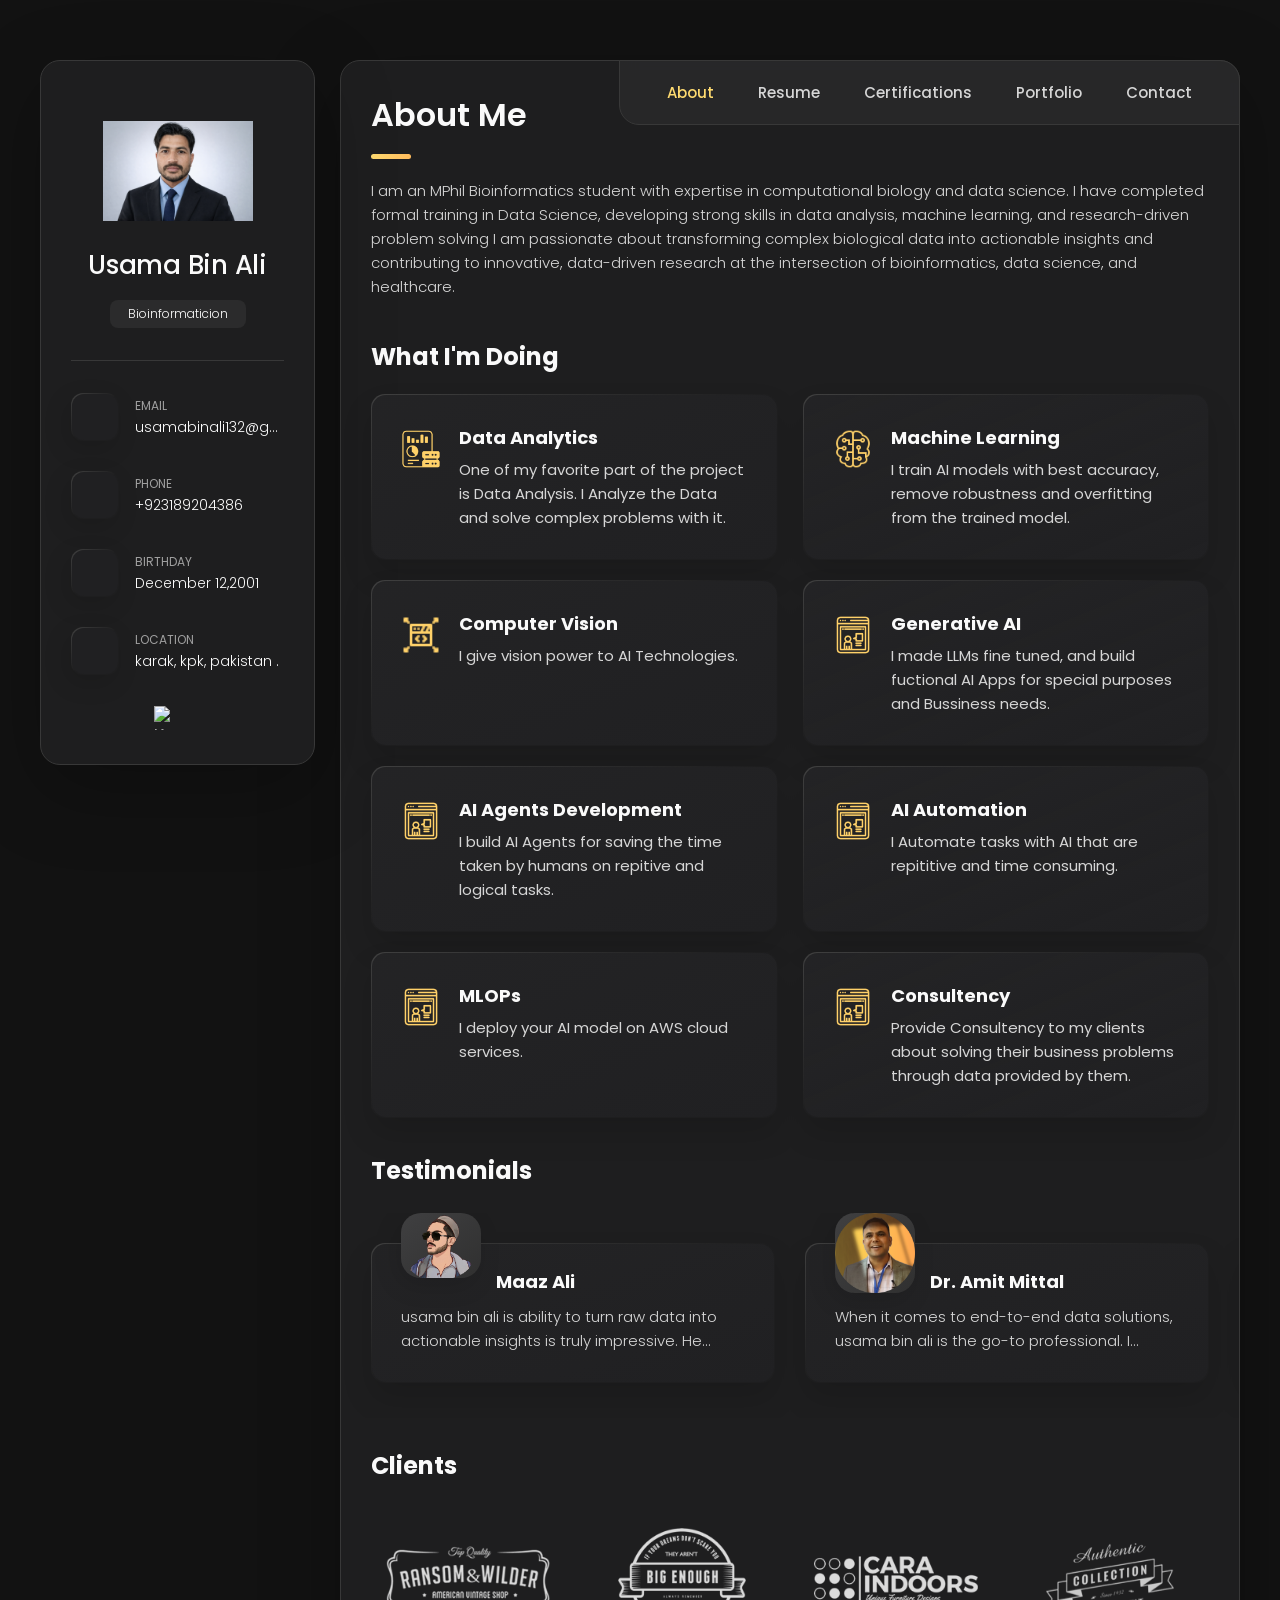
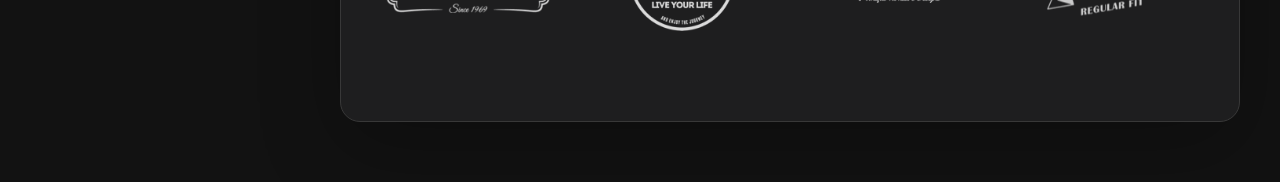
==== index.html @ f887c58c ". Co-authored-by: Copilot <copilot@github.com>" ====
<!DOCTYPE html>
<html lang="en">

<head>
  <meta charset="UTF-8">
  <meta http-equiv="X-UA-Compatible" content="IE=edge">
  <meta name="viewport" content="width=device-width, initial-scale=1.0">
  <title>Usama Bin Ali - Portfolio</title>

  <!--
    - favicon
  -->
    
  <link rel="shortcut icon" href="./assets/images/portfolio prfle.png" type="image/x-icon">
<!--- 
  hi
  -->
  <!--
    - custom css link
  -->
  <link rel="stylesheet" href="./assets/css/style.css">

  <!--
    - google font link
  -->
  <link rel="preconnect" href="https://fonts.googleapis.com">
  <link rel="preconnect" href="https://fonts.gstatic.com" crossorigin>
  <link href="https://fonts.googleapis.com/css2?family=Poppins:wght@300;400;500;600&display=swap" rel="stylesheet">
</head>

<body>

  <!--
    - #MAIN
  -->

  <main>

    <!--
      - #SIDEBAR
    -->

    <aside class="sidebar" data-sidebar>

      <div class="sidebar-info">

        <figure class="avatar-box">
           <img src="./assets/images/portfolio prfle.png" alt="Profile Picture" width="80">
        </figure>


        <div class="info-content">
          <h1 class="name" title="Usama Bin Ali">Usama Bin Ali</h1>

          <p class="title">Bioinformaticion</p>
        </div>

        <button class="info_more-btn" data-sidebar-btn>
          <span>Show Contacts</span>

          <ion-icon name="chevron-down"></ion-icon>
        </button>

      </div>

      <div class="sidebar-info_more">

        <div class="separator"></div>

        <ul class="contacts-list">

          <li class="contact-item">

            <div class="icon-box">
              <ion-icon name="mail-outline"></ion-icon>
            </div>

            <div class="contact-info">
              <p class="contact-title">Email</p>

              <a href="mailto:usamabinali132@gmail.com" class="contact-link">usamabinali132@gmail.com</a>
            </div>

          </li>

          <li class="contact-item">

            <div class="icon-box">
              <ion-icon name="phone-portrait-outline"></ion-icon>
            </div>

            <div class="contact-info">
              <p class="contact-title">Phone</p>

              <a href="tel:+923189204386" class="contact-link">+923189204386</a>
            </div>

          </li>

          <li class="contact-item">

            <div class="icon-box">
              <ion-icon name="calendar-outline"></ion-icon>
            </div>

            <div class="contact-info">
              <p class="contact-title">Birthday</p>

              <time datetime="1982-06-23">December 12,2001</time>
            </div>

          </li>

          <li class="contact-item">

            <div class="icon-box">
              <ion-icon name="location-outline"></ion-icon>
            </div>

            <div class="contact-info">
              <p class="contact-title">Location</p>

              <address>karak, kpk, pakistan .</address>
            </div>

          </li>

        </ul>

       <div class="separator"></div>

<ul class="social-list">

  <li class="social-item">
    <a href="https://github.com/usama488" class="social-link" target="_blank">
      <ion-icon name="logo-github"></ion-icon>
    </a>
  </li>

  <li class="social-item">
    <a href="https://www.kaggle.com/usamabinali" class="social-link" target="_blank">
      <img src="https://upload.wikimedia.org/wikipedia/commons/7/7c/Kaggle_logo.png" alt="Kaggle" style="width: 24px; height: 24px;">
    </a>
  </li>

  <li class="social-item">
    <a href="https://www.linkedin.com/in/usama-bin-ali-40a8502b0/" class="social-link" target="_blank">
      <ion-icon name="logo-linkedin"></ion-icon>
    </a>
  </li>

  <li class="social-item">
    <a href="https://www.instagram.com/usamabinali132/" class="social-link" target="_blank">
      <ion-icon name="logo-instagram"></ion-icon>
    </a>
  </li>

  <li class="social-item">
    <a href="https://x.com/UsamaBinAl50820" class="social-link" target="_blank">
      <ion-icon name="logo-twitter"></ion-icon>
    </a>
  </li>

</ul>

</div>



    </aside>





    <!--
      - #main-content
    -->

    <div class="main-content">

      <!--
        - #NAVBAR
      -->

      <nav class="navbar">

        <ul class="navbar-list">

          <li class="navbar-item">
            <button class="navbar-link  active" data-nav-link>About</button>
          </li>

          <li class="navbar-item">
            <button class="navbar-link" data-nav-link>Resume</button>
          </li>

          <li class="navbar-item">
            <button class="navbar-link" data-nav-link>Certifications</button>
          </li>

          <li class="navbar-item">
            <button class="navbar-link" data-nav-link>Portfolio</button>
          </li>

          <li class="navbar-item">
            <button class="navbar-link" data-nav-link>Contact</button>
          </li>

        </ul>

      </nav>





      <!--
        - #ABOUT
      -->

      <article class="about  active" data-page="about">

        <header>
          <h2 class="h2 article-title">About me</h2>
        </header>

        <section class="about-text">
          <p>
            I am an MPhil Bioinformatics student with expertise in computational biology and data science. I have completed formal training in Data Science, developing strong skills in data analysis, machine learning, and research-driven problem solving I am passionate about transforming complex biological data into actionable insights and contributing to innovative, data-driven research at the intersection of bioinformatics, data science, and healthcare.
          </p>

        </section>

        
        <!--
          - service
        -->

        <section class="service">

          <h3 class="h3 service-title">What i'm doing</h3>

          <ul class="service-list">



            <!--First responsibility-->

            <li class="service-item">

              <div class="service-icon-box">
                <img src="./assets/images/data-analysis.png
                " alt="icon" width="40">
              </div>

              <div class="service-content-box">
                <h4 class="h4 service-item-title">Data Analytics</h4>

                <p class="service-item-text">
                  One of my favorite part of the project is Data Analysis.
                  I Analyze the Data and solve complex problems with it.
                </p>
              </div>

            </li>


             <!--Second responsibility-->

            <li class="service-item">

              <div class="service-icon-box">
                <img src="./assets/images/training-model.png" alt="training-ai-model" width="40">
              </div>

              <div class="service-content-box">
                <h4 class="h4 service-item-title">Machine Learning</h4>

                <p class="service-item-text">
                 I train AI models with best accuracy, remove robustness and overfitting from the trained model.
                </p>
              </div>

            </li>


            <!--Third responsibility-->

            <li class="service-item">

              <div class="service-icon-box">
                <img src="./assets/images/deployment.png" alt="mobile app icon" width="40">
              </div>

              <div class="service-content-box">
                <h4 class="h4 service-item-title">Computer Vision</h4>

                <p class="service-item-text">
                  I give vision power to AI Technologies.
                </p>
              </div>

            </li>

            <!--Fourth responsibility-->

            <li class="service-item">

              <div class="service-icon-box">
                <img src="./assets/images/consultency.png" alt="camera icon" width="40">
              </div>

              <div class="service-content-box">
                <h4 class="h4 service-item-title">Generative AI</h4>

                <p class="service-item-text">
                   I made LLMs fine tuned, and build fuctional AI Apps for special purposes and Bussiness needs.
                </p>
              </div>

            </li>

            <!--Fifth responsibility-->

              <li class="service-item">

              <div class="service-icon-box">
                <img src="./assets/images/consultency.png" alt="camera icon" width="40">
              </div>

              <div class="service-content-box">
                <h4 class="h4 service-item-title">AI Agents Development</h4>

                <p class="service-item-text">
                  I build AI Agents for saving the time taken by humans on repitive and logical tasks.
                </p>
              </div>

            </li>

            <!--Seventh responsibility-->

              <li class="service-item">

              <div class="service-icon-box">
                <img src="./assets/images/consultency.png" alt="camera icon" width="40">
              </div>

              <div class="service-content-box">
                <h4 class="h4 service-item-title">AI Automation</h4>

                <p class="service-item-text">
                  I Automate tasks with AI that are repititive and time consuming.
                </p>
              </div>

            </li>


             <!--Eight responsibility-->

              <li class="service-item">

              <div class="service-icon-box">
                <img src="./assets/images/consultency.png" alt="camera icon" width="40">
              </div>

              <div class="service-content-box">
                <h4 class="h4 service-item-title">MLOPs</h4>

                <p class="service-item-text">
                  I deploy your AI model on AWS cloud services.
                </p>
              </div>

            </li>

             <!--Ninth responsibility-->

              <li class="service-item">

              <div class="service-icon-box">
                <img src="./assets/images/consultency.png" alt="camera icon" width="40">
              </div>

              <div class="service-content-box">
                <h4 class="h4 service-item-title">Consultency</h4>

                <p class="service-item-text">
                  Provide Consultency to my clients about solving their business problems through data provided by them.
                </p>
              </div>

            </li>

          </ul>

        </section>

        <!--
          - testimonials
        -->

        <section class="testimonials">

          <h3 class="h3 testimonials-title">Testimonials</h3>

          <ul class="testimonials-list has-scrollbar">

            <li class="testimonials-item">
              <div class="content-card" data-testimonials-item>

                <figure class="testimonials-avatar-box">
                  <img src="./assets/images/clients/maazali.png" alt="Maaz Ali" width="60" data-testimonials-avatar>
                </figure>

                <h4 class="h4 testimonials-item-title" data-testimonials-title>Maaz Ali</h4>

                <div class="testimonials-text" data-testimonials-text>
                  <p>
                    usama bin ali is ability to turn raw data into actionable insights is truly impressive. He handled our data
                    preprocessing and analysis with precision and produced results that directly impacted our business
                    decisions. His dedication and technical expertise made a complex task look simple.
                  </p>
                </div>

              </div>
            </li>

            <li class="testimonials-item">
              <div class="content-card" data-testimonials-item>

                <figure class="testimonials-avatar-box">
                  <img src="./assets/images/clients/dramitmitlal.png" alt="Dr. Amit Mittal" width="60" data-testimonials-avatar>
                </figure>

                <h4 class="h4 testimonials-item-title" data-testimonials-title>Dr. Amit Mittal</h4>

                <div class="testimonials-text" data-testimonials-text>
                  <p>
                    When it comes to end-to-end data solutions, usama bin ali is the go-to professional. I worked with him on a project
                    requiring data modeling and deployment, and I was amazed by how smoothly the process went. His ability to
                    navigate challenges and deliver on time, all while maintaining high-quality standards, made him an
                    indispensable part of our team.
                  </p>
                </div>

              </div>
            </li>

            <li class="testimonials-item">
              <div class="content-card" data-testimonials-item>

                <figure class="testimonials-avatar-box">
                  <img src="./assets/images/clients/samri.png" alt="Emily evans" width="60" data-testimonials-avatar>
                </figure>

                <h4 class="h4 testimonials-item-title" data-testimonials-title>Emily evans</h4>

                <div class="testimonials-text" data-testimonials-text>
                  <p>
                    Our collaboration with usama bin ali was a game-changer. He not only brought strong technical skills but also a
                    deep understanding of how to make data work for our business. His ability to create seamless data pipelines
                    saved us countless hours, and his clear communication made the entire project stress-free.
                  </p>
                </div>

              </div>
            </li>

            <li class="testimonials-item">
              <div class="content-card" data-testimonials-item>

                <figure class="testimonials-avatar-box">
                  <img src="./assets/images/clients/Braxton.png" alt="Henry william" width="60" data-testimonials-avatar>
                </figure>

                <h4 class="h4 testimonials-item-title" data-testimonials-title>Henry william</h4>

                <div class="testimonials-text" data-testimonials-text>
                  <p>
                    I’ve worked with several data professionals, but usama bin ali stands out for his holistic approach. He didn’t just
                    provide data models; he ensured they were fully integrated into our system, ready to be used. His attention
                    to detail and commitment to delivering exceptional work have set a new standard for our future collaborations.
                  </p>
                </div>

              </div>
            </li>

          </ul>

        </section>


        <!--
          - testimonials modal
        -->

        <div class="modal-container" data-modal-container>

          <div class="overlay" data-overlay></div>

          <section class="testimonials-modal">

            <button class="modal-close-btn" data-modal-close-btn>
              <ion-icon name="close-outline"></ion-icon>
            </button>

            <div class="modal-img-wrapper">
              <figure class="modal-avatar-box">
                <img src="./assets/images/avatar-1.png" alt="Daniel lewis" width="80" data-modal-img>
              </figure>

              <img src="./assets/images/icon-quote.svg" alt="quote icon">
            </div>

            <div class="modal-content">

              <h4 class="h3 modal-title" data-modal-title>Daniel lewis</h4>

              <time datetime="2021-06-14">14 June, 2021</time>

              <div data-modal-text>
                <p>
                  Richard was hired to create a corporate identity. We were very pleased with the work done. She has a
                  lot of experience
                  and is very concerned about the needs of client. Lorem ipsum dolor sit amet, ullamcous cididt
                  consectetur adipiscing
                  elit, seds do et eiusmod tempor incididunt ut laborels dolore magnarels alia.
                </p>
              </div>

            </div>

          </section>

        </div>


        <!--
          - clients
        -->

        <section class="clients">

          <h3 class="h3 clients-title">Clients</h3>

          <ul class="clients-list has-scrollbar">

            <li class="clients-item">
              <a href="#">
                <img src="./assets/images/logo-1-color.png"
                alt="client logo">
              </a>
            </li>

            <li class="clients-item">
              <a href="#">
                <img src="./assets/images/logo-2-color.png"
                 alt="client logo">
              </a>
            </li>

            <li class="clients-item">
              <a href="#">
                <img src="./assets/images/logo-3-color.png"
                
                 alt="client logo">
              </a>
            </li>

            <li class="clients-item">
              <a href="#">
                <img src="./assets/images/logo-4-color.png" alt="client logo">
              </a>
            </li>

            <li class="clients-item">
              <a href="#">
                <img src="./assets/images/logo-5-color.png" alt="client logo">
              </a>
            </li>

            <li class="clients-item">
              <a href="#">
                <img src="./assets/images/logo-6-color.png" alt="client logo">
              </a>
            </li>

          </ul>

        </section>

      </article>





      <!--
        - #RESUME
      -->

      <article class="resume" data-page="resume">

        <header>
          <h2 class="h2 article-title">Resume</h2>
        </header>

        <section class="timeline">

          <div class="title-wrapper">
            <div class="icon-box">
              <ion-icon name="book-outline"></ion-icon>
            </div>

            <h3 class="h3">Education</h3>
          </div>

          <ol class="timeline-list">

            <li class="timeline-item">

              <h4 class="h4 timeline-item-title">BS Bioinformatics</h4>

              <span>In Progress.</span>

              <p class="timeline-text">
                  completed  BS Bioinformatics
                   at khushal khan khattak university karak, Pakistan.
              </p>

            </li>

            <li class="timeline-item">

              <h4 class="h4 timeline-item-title">FSC</h4>

              <span>2018 — 2019

              </span>

              <p class="timeline-text">
                I completed my FSC in 2019 at The Pearl model college mitha khel 
                , marking a significant milestone in the timeline of FCS.
              </p>

            </li>

            <li class="timeline-item">

              <h4 class="h4 timeline-item-title">MATRIC</h4>

              <span>2016 — 2017</span>

              <p class="timeline-text">
                Matriculated from Rashid minhas shaheed public school mitha khel – paving the way for a bright academic future.
              </p>


            </li>

          </ol>

        </section>

        <section class="timeline">

          <div class="title-wrapper">
            <div class="icon-box">
              <ion-icon name="book-outline"></ion-icon>
            </div>

            <h3 class="h3">Experience</h3>
          </div>

          <ol class="timeline-list">

            
            <li class="timeline-item">
              
              <h4 class="h4 timeline-item-title">Continuous Learner</h4>
              
              <span>Till Death</span>
              
              <p class="timeline-text">
                While my professional experience might be limited, my commitment to growth is not. I have a strong passion for learning new technologies and solving complex problems. I actively seek out challenges to expand my skills and apply them to real-world scenarios. What I may lack in years of experience, I make up for with determination, curiosity, and a relentless drive to deliver impactful solutions.
              </p>
              
            </li>


            <
            
              
            
            


            <li class="timeline-item">
          
              <h4 class="h4 timeline-item-title">Intern - Data Science</h4>
          
              <span>February 2025 — june 2026
                
              </span>
          
              <p class="timeline-text">
                Completed a 7-month internship at Devsil, where I worked on data analysis and machine learning projects, gaining practical experience in data preprocessing, building predictive models, and generating business insights. Collaborated closely with senior data scientists and contributed to optimizing data pipelines.
              </p>
          
            </li>
          
          </ol>
          
        </section>

        <section class="skill">

          <h3 class="h3 skills-title">My Skills</h3>
        
          <ul class="skills-list content-card">
        
            <!-- Data Science Skills Section -->
           
        
            <li class="skills-item">
        
              <div class="title-wrapper">
                <h5 class="h5">Data Analytics</h5>
                <data value="80">80%</data>
              </div>
        
              <div class="skill-progress-bg">
                <div class="skill-progress-fill" style="width: 80%;"></div>
              </div>
        
            </li>
                      


            <li class="skills-item">
        
              <div class="title-wrapper">
                <h5 class="h5">Machine Learning</h5>
                <data value="83">83%</data>
              </div>
        
              <div class="skill-progress-bg">
                <div class="skill-progress-fill" style="width: 83%;"></div>
              </div>
        
            </li>


        
            <li class="skills-item">
        
              <div class="title-wrapper">
                <h5 class="h5">Computer Vission</h5>
                <data value="55">55%</data>
              </div>
        
              <div class="skill-progress-bg">
                <div class="skill-progress-fill" style="width: 55%;"></div>
              </div>
        
            </li>




            <li class="skills-item">
        
              <div class="title-wrapper">
                <h5 class="h5">GENERATIVE AI</h5>
                <data value="60">60%</data>
              </div>
        
              <div class="skill-progress-bg">
                <div class="skill-progress-fill" style="width: 60%;"></div>
                
            
            <li class="skills-item">
        
              <div class="title-wrapper">
                <h5 class="h5">AI AUTOMATION</h5>
                <data value="60">60%</data>
              </div>
        
              <div class="skill-progress-bg">
                <div class="skill-progress-fill" style="width: 60%;"></div>

            </li>



            
            
            
            <li class="skills-item">
              
              <div class="title-wrapper">
                <h5 class="h5">AI AGENTS DEVELOPMENT</h5>
                <data value="70">70%</data>
              </div>
              
              <div class="skill-progress-bg">
                <div class="skill-progress-fill" style="width: 70%;"></div>
              </div>
              
            </li>
            
            
            
            <li class="skills-item">
        
              <div class="title-wrapper">
                <h5 class="h5">MLOps</h5>
                <data value="50">50%</data>
              </div>
        
              <div class="skill-progress-bg">
                <div class="skill-progress-fill" style="width: 50%;"></div>
              </div>
        
            </li>

            <li class="skills-item">
        
              <div class="title-wrapper">
                <h5 class="h5">Consultancy</h5>
                <data value="85">85%</data>
              </div>
        
              <div class="skill-progress-bg">
                <div class="skill-progress-fill" style="width: 85%;"></div>
              </div>
        
          </ul>
        
          <!-- Technical Skills Section -->
          <h3 class="h3 skills-title">Technical Skills</h3>
        
          <ul class="skills-list content-card">
        
            <li class="skills-item">
        
              <div class="title-wrapper">
                <h5 class="h5">GitHub</h5>
                <data value="75">75%</data>
              </div>
        
              <div class="skill-progress-bg">
                <div class="skill-progress-fill" style="width: 75%;"></div>
              </div>
        
            </li>

            <li class="skills-item">
        
              <div class="title-wrapper">
                <h5 class="h5">WordPress</h5>
                <data value="75">75%</data>
              </div>
        
              <div class="skill-progress-bg">
                <div class="skill-progress-fill" style="width: 75%;"></div>
              </div>
        
            </li>

            <li class="skills-item">
        
              <div class="title-wrapper">
                <h5 class="h5">Docker</h5>
                <data value="30">30%</data>
              </div>
        
              <div class="skill-progress-bg">
                <div class="skill-progress-fill" style="width: 30%;"></div>
              </div>
        
            </li>

            <li class="skills-item">
        
              <div class="title-wrapper">
                <h5 class="h5">AWS</h5>
                <data value="40">40%</data>
              </div>
        
              <div class="skill-progress-bg">
                <div class="skill-progress-fill" style="width: 40%;"></div>
              </div>
        
            </li>

            <li class="skills-item">
        
              <div class="title-wrapper">
                <h5 class="h5">SQL</h5>
                <data value="65">65%</data>
              </div>
        
              <div class="skill-progress-bg">
                <div class="skill-progress-fill" style="width: 65%;"></div>
              </div>
        
            </li>

            <li class="skills-item">
        
              <div class="title-wrapper">
                <h5 class="h5">Linux</h5>
                <data value="30">30%</data>
              </div>
        
              <div class="skill-progress-bg">
                <div class="skill-progress-fill" style="width: 30%;"></div>
              </div>
        
            </li>

            <li class="skills-item">
        
              <div class="title-wrapper">
                <h5 class="h5">Jupyter Notebook</h5>
                <data value="95">95%</data>
              </div>
        
              <div class="skill-progress-bg">
                <div class="skill-progress-fill" style="width: 95%;"></div>
              </div>
        
            </li>

            <li class="skills-item">
        
              <div class="title-wrapper">
                <h5 class="h5">VS Code</h5>
                <data value="93">93%</data>
              </div>
        
              <div class="skill-progress-bg">
                <div class="skill-progress-fill" style="width: 93%;"></div>
              </div>
        
            </li>
        
          </ul>
        
          <!-- Additional Skills Section -->
          <h3 class="h3 skills-title">Soft Skills</h3>
        
          <ul class="skills-list content-card">
        
            <li class="skills-item">
        
              <div class="title-wrapper">
                <h5 class="h5">Communication</h5>
                <data value="80">80%</data>
              </div>
        
              <div class="skill-progress-bg">
                <div class="skill-progress-fill" style="width: 80%;"></div>
              </div>
        
            </li>

            <li class="skills-item">
        
              <div class="title-wrapper">
                <h5 class="h5">Problem Solving</h5>
                <data value="100">100%</data>
              </div>
        
              <div class="skill-progress-bg">
                <div class="skill-progress-fill" style="width: 100%;"></div>
              </div>
        
            </li>

            <li class="skills-item">
        
              <div class="title-wrapper">
                <h5 class="h5">Team Work</h5>
                <data value="85">85%</data>
              </div>
        
              <div class="skill-progress-bg">
                <div class="skill-progress-fill" style="width: 85%;"></div>
              </div>
        
            </li>

            <li class="skills-item">
        
              <div class="title-wrapper">
                <h5 class="h5">Leadership</h5>
                <data value="80">80%</data>
              </div>
        
              <div class="skill-progress-bg">
                <div class="skill-progress-fill" style="width: 80%;"></div>
              </div>
        
            </li>

            <li class="skills-item">
        
              <div class="title-wrapper">
                <h5 class="h5">Time Management</h5>
                <data value="88">88%</data>
              </div>
        
              <div class="skill-progress-bg">
                <div class="skill-progress-fill" style="width: 88%;"></div>
              </div>
        
            </li>
        
          </ul>
        
        </section>
        

      </article>

      <!--
        - #CERTIFICATIONS
      -->
        
      <article class="blog" data-page="certifications">

        <header>
          <h2 class="h2 article-title">Certifications</h2>
        </header>
      
        <section class="blog-posts">
          <ul class="blog-posts-list">
      
            <!-- Certification 1 -->
            <li class="blog-post-item">
              <a href="https://shaheer.neufera.com/assets/images/certificates/certificate-1727174127490.jpg" target="_blank">
                <figure class="blog-banner-box project-img">
                  <div class="project-item-icon-box">
                    <ion-icon name="eye-outline"></ion-icon>
                  </div>
                  <img src="./assets/images/certificates/certificate-1727174127490.jpg" alt="Python Ka Chilla (40-Days)" loading="lazy">
                </figure>
                <div class="blog-content">
                  <div class="blog-meta">
                    <p class="blog-category">Codanics</p>
                    <span class="dot"></span>
                    <time datetime="2024-07-07">July 7, 2024</time>
                  </div>
                  <h3 class="h4 blog-item-title">Python Ka Chilla (40-Days)</h3>
                </div>
              </a>
            </li>
      
            <!-- Certification 2 -->
            <li class="blog-post-item">
              <a href="https://shaheer.neufera.com/assets/images/certificates/certificate-1727172474795.jpg" target="_blank">
                <figure class="blog-banner-box project-img">
                  <div class="project-item-icon-box">
                    <ion-icon name="eye-outline"></ion-icon>
                  </div>
                  <img src="./assets/images/certificates/certificate-1727172474795.jpg" alt="Six Months Of AI and Data Science Mentorship Program" loading="lazy">
                </figure>
                <div class="blog-content">
                  <div class="blog-meta">
                    <p class="blog-category">Codanics</p>
                    <span class="dot"></span>
                    <time datetime="2024-07-28">July 28, 2024</time>
                  </div>
                  <h3 class="h4 blog-item-title">Six Months Of AI and Data Science Mentorship Program</h3>
                </div>
              </a>
            </li>
      
            <!-- Certification 3 -->
            <li class="blog-post-item">
              <a href="https://shaheer.neufera.com/assets/images/certificates/7401152_1727187204.jpg" target="_blank">
                <figure class="blog-banner-box project-img">
                  <div class="project-item-icon-box">
                    <ion-icon name="eye-outline"></ion-icon>
                  </div>
                  <img src="./assets/images/certificates/7401152_1727187204.jpg" alt="Python For Machine Learning" loading="lazy">
                </figure>
                <div class="blog-content">
                  <div class="blog-meta">
                    <p class="blog-category">SimpliLearn</p>
                    <span class="dot"></span>
                    <time datetime="2024-09-24">Sep 24, 2024</time>
                  </div>
                  <h3 class="h4 blog-item-title">Python For Machine Learning</h3>
                </div>
              </a>
            </li>

             <!-- Certification 4 -->
             <li class="blog-post-item">
              <a href="https://shaheer.neufera.com/assets/images/certificates/certificate.png" target="_blank">
                <figure class="blog-banner-box project-img">
                  <div class="project-item-icon-box">
                    <ion-icon name="eye-outline"></ion-icon>
                  </div>
                  <img src="./assets/images/certificates/certificate.png" alt="Python For Machine Learning" loading="lazy">
                </figure>
                <div class="blog-content">
                  <div class="blog-meta">
                    <p class="blog-category">DataCamp</p>
                    <span class="dot"></span>
                    <time datetime="2024-11-09">Nov 09, 2024</time>
                  </div>
                  <h3 class="h4 blog-item-title">Retrieval Augmented Generation (RAG) with LangChain</h3>
                </div>
              </a>
            </li>
      
          </ul>
        </section>
      </article>

      <!--
        - #PORTFOLIO
      -->

      <article class="portfolio" data-page="portfolio">

        <header>
          <h2 class="h2 article-title">Portfolio</h2>
        </header>

        <section class="projects">


           <!-- Here is the Filter buttons for Windows
             We can add more buttons in it by copy one of the list (li) 
             and paste below the last list, changing the name of the button-->


          <ul class="filter-list">

            <li class="filter-item">
              <button class="active" data-filter-btn>All</button>
            </li>
            
             <li class="filter-item">
              <button data-filter-btn>Data Analytics</button>
            </li>

            <li class="filter-item">
              <button data-filter-btn>Machine Learning</button>
            </li>

            <li class="filter-item">
              <button data-filter-btn>Computer Vision</button>
            </li>

            <li class="filter-item">
              <button data-filter-btn>Generative AI</button>
            </li>
            
            <li class="filter-item">
              <button data-filter-btn>AI Agents</button>
            </li>

            <li class="filter-item">
              <button data-filter-btn>AI Automation</button>
            </li>
            

          </ul>


           <!--
          This code is for filtering the buttons/categories
          -->


          <div class="filter-select-box">

            <button class="filter-select" data-select>

              <div class="select-value" data-selecct-value>Select category</div>

              <div class="select-icon">
                <ion-icon name="chevron-down"></ion-icon>
              </div>

            </button>
            <!-- Here is the Filter buttons for Mobile
             We can add more buttons in it by copy one of the list (li) and paste below the last list, changing the name of the button-->

            <ul class="select-list">

              <li class="select-item">
                <button data-select-item>All</button>
              </li>

              <li class="select-item">
                <button data-select-item>Data Analytics</button>
              </li>

              <li class="select-item">
                <button data-select-item>Machine Learning</button>
              </li>

              <li class="select-item">
                <button data-select-item>Computer Vision</button>
              </li>

              <li class="select-item">
                <button data-select-item>Generative AI</button>
              </li>

              <li class="select-item">
                <button data-select-item>AI Agents</button>
              </li>

              <li class="select-item">
                <button data-select-item>AI Automation</button>
              </li>

            </ul>

          </div>

          <ul class="project-list">
            <!--
            - # Here is the 1st Project
            -->
            <li class="project-item  active" data-filter-item data-category="machine learning">
              <a href="https://github.com/usama488/Bilal-SPD/blob/main/Bilal_SPD.ipynb" target="_blank">

                <figure class="project-img">
                  <div class="project-item-icon-box">
                    <ion-icon name="eye-outline"></ion-icon>
                  </div>

                  <img src=".\assets\images\Bilal ice cream factory.png" alt="AI Bussiness" loading="lazy">
                </figure>

                <h3 class="project-title">Bilal ice cream factory website </h3>

                <p class="project-category">website</p>

              </a>
            </li>
            <li class="project-item  active" data-filter-item data-category="machine learning">
              <a href="https://github.com/usama488/Data-science/blob/main/Smart_Online_Academy_Management_System.ipynb" target="_blank">

                <figure class="project-img">
                  <div class="project-item-icon-box">
                    <ion-icon name="eye-outline"></ion-icon>
                  </div>

                  <img src=".\assets\images\Smart Online Academy Management System.png" alt="AI Bussiness" loading="lazy">
                </figure>

                <h3 class="project-title">Smart Online Academy Management System </h3>

                <p class="project-category">website</p>

              </a>
            </li>
             <li class="project-item  active" data-filter-item data-category="machine learning">
              <a href="https://github.com/usama488/Data-science/blob/main/Travel_%26_Tour_Booking.ipynb" target="_blank">

                <figure class="project-img">
                  <div class="project-item-icon-box">
                    <ion-icon name="eye-outline"></ion-icon>
                  </div>

                  <img src=".\assets\images\TravelEase – Discover, Plan & Book Your Perfect Journey.png" alt="AI Bussiness" loading="lazy">
                </figure>

                <h3 class="project-title">TravelEase – Discover, Plan & Book Your Perfect Journey </h3>

                <p class="project-category">website</p>

              </a>
            </li>
            <li class="project-item  active" data-filter-item data-category="machine learning">
              <a href="https://github.com/usama488/Data-science/blob/main/PrimeNest_Real_Estate.ipynb" target="_blank">

                <figure class="project-img">
                  <div class="project-item-icon-box">
                    <ion-icon name="eye-outline"></ion-icon>
                  </div>

                  <img src=".\assets\images\PrimeNest Real Estate – Find Your Dream Property Today.png" alt="AI Bussiness" loading="lazy">
                </figure>

                <h3 class="project-title">PrimeNest Real Estate – Find Your Dream Property Today </h3>

                <p class="project-category">website</p>

              </a>
            </li>
            <li class="project-item  active" data-filter-item data-category="machine learning">
              <a href="https://github.com/usama488/Data-science/blob/main/Multi_Vendor_Marketplace.ipynb" target="_blank">

                <figure class="project-img">
                  <div class="project-item-icon-box">
                    <ion-icon name="eye-outline"></ion-icon>
                  </div>

                  <img src=".\assets\images\MarketHub – Your Ultimate Multi-Vendor Marketplace.png" alt="AI Bussiness" loading="lazy">
                </figure>

                <h3 class="project-title">MarketHub – Your Ultimate Multi-Vendor Marketplace </h3>

                <p class="project-category">website</p>

              </a>
            </li>
             <li class="project-item  active" data-filter-item data-category="machine learning">
              <a href="https://github.com/usama488/Data-science/blob/main/Optical_Character_Recognition_(OCR).ipynb" target="_blank">

                <figure class="project-img">
                  <div class="project-item-icon-box">
                    <ion-icon name="eye-outline"></ion-icon>
                  </div>

                  <img src=".\assets\images\Optical Character Recognition (OCR).png" alt="AI Bussiness" loading="lazy">
                </figure>

                <h3 class="project-title">Optical Character Recognition (OCR) </h3>

                <p class="project-category">website</p>

              </a>
            </li>
            <li class="project-item  active" data-filter-item data-category="machine learning">
              <a href="https://github.com/usama488/Data-science/blob/main/Weekly_Hostel_Menu.ipynb" target="_blank">

                <figure class="project-img">
                  <div class="project-item-icon-box">
                    <ion-icon name="eye-outline"></ion-icon>
                  </div>

                  <img src=".\assets\images\Weekly Hostel Menu.png" alt="AI Bussiness" loading="lazy">
                </figure>

                <h3 class="project-title">Weekly Hostel Menu </h3>

                <p class="project-category">website</p>

              </a>
            </li>
            <li class="project-item  active" data-filter-item data-category="machine learning">
              <a href="https://github.com/usama488/Research-work-12/blob/main/Research%20work.ipynb" target="_blank">

                <figure class="project-img">
                  <div class="project-item-icon-box">
                    <ion-icon name="eye-outline"></ion-icon>
                  </div>

                  <img src=".\assets\images\Research work.png" alt="AI Bussiness" loading="lazy">
                </figure>

                <h3 class="project-title">Research work</h3>

                <p class="project-category">project</p>

              </a>
            </li>
            <li class="project-item  active" data-filter-item data-category="machine learning">
              <a href="https://github.com/usama488/Data-science/blob/main/fast_food_website.ipynb" target="_blank">

                <figure class="project-img">
                  <div class="project-item-icon-box">
                    <ion-icon name="eye-outline"></ion-icon>
                  </div>

                  <img src=".\assets\images\fast food website.png" alt="AI Bussiness" loading="lazy">
                </figure>

                <h3 class="project-title">fast food website</h3>

                <p class="project-category">website</p>

              </a>
            </li>
            <li class="project-item  active" data-filter-item data-category="machine learning">
              <a href="https://github.com/usama488/Data-science/blob/main/FitZone.ipynb" target="_blank">

                <figure class="project-img">
                  <div class="project-item-icon-box">
                    <ion-icon name="eye-outline"></ion-icon>
                  </div>

                  <img src=".\assets\images\gym fitness website.png" alt="AI Bussiness" loading="lazy">
                </figure>

                <h3 class="project-title">gym fitness website</h3>

                <p class="project-category">website</p>

              </a>
            </li>
<li class="project-item  active" data-filter-item data-category="machine learning">
              <a href="https://github.com/usama488/Data-science/blob/main/Hospital_Emergency_Room.ipynb" target="_blank">

                <figure class="project-img">
                  <div class="project-item-icon-box">
                    <ion-icon name="eye-outline"></ion-icon>
                  </div>

                  <img src=".\assets\images\Hospital Emergency Room Performance and Prediction Project.png" alt="AI Bussiness" loading="lazy">
                </figure>

                <h3 class="project-title">Hospital Emergency Room Performance and Prediction Project</h3>

                <p class="project-category">Data Analytics</p>

              </a>
            </li>
            
           <li class="project-item  active" data-filter-item data-category="machine learning">
              <a href="https://github.com/usama488/Data-science/blob/main/Employee_Attrition_Prediction_System.ipynb" target="_blank">

                <figure class="project-img">
                  <div class="project-item-icon-box">
                    <ion-icon name="eye-outline"></ion-icon>
                  </div>

                  <img src=".\assets\images\Training.png" alt="AI Bussiness" loading="lazy">
                </figure>

                <h3 class="project-title">Employee_Attrition_Prediction</h3>

                <p class="project-category">Data Analytics</p>

              </a>
            </li>
            <li class="project-item  active" data-filter-item data-category="machine learning">
              <a href="https://github.com/usama488/Data-science/blob/main/Quizz%20no(1).ipynb" target="_blank">

                <figure class="project-img">
                  <div class="project-item-icon-box">
                    <ion-icon name="eye-outline"></ion-icon>
                  </div>

                  <img src=".\assets\images\EDA.png" alt="AI Bussiness" loading="lazy">
                </figure>

                <h3 class="project-title">EDA on google play store dataset</h3>

                <p class="project-category">Data Analytics</p>

              </a>
            </li>
        
 <li class="project-item  active" data-filter-item data-category="machine learning">
              <a href="https://github.com/usama488/Data-science/blob/main/(EDA)_of_the_2022_T20_World_Cup.ipynb" target="_blank">

                <figure class="project-img">
                  <div class="project-item-icon-box">
                    <ion-icon name="eye-outline"></ion-icon>
                  </div>

                  <img src=".\assets\images\(EDA) of the 2022 T20 World Cup.png" alt="AI Bussiness" loading="lazy">
                </figure>

                <h3 class="project-title">EDA of the 2022 T20 world cup dataset</h3>

                <p class="project-category">Data Analytics</p>

              </a>
            </li>
 <li class="project-item  active" data-filter-item data-category="machine learning">
              <a href="https://github.com/usama488/Data-science/blob/main/COVID_19.ipynb" target="_blank">

                <figure class="project-img">
                  <div class="project-item-icon-box">
                    <ion-icon name="eye-outline"></ion-icon>
                  </div>

                  <img src=".\assets\images\(EDA) on COVID-19 Dataset.png" alt="AI Bussiness" loading="lazy">
                </figure>

                <h3 class="project-title">EDA on covid-19 dataset</h3>

                <p class="project-category">Data Analytics</p>

              </a>
            </li>
            <li class="project-item  active" data-filter-item data-category="machine learning">
              <a href="https://github.com/usama488/Data-science/blob/main/diabets.ipynb" target="_blank">

                <figure class="project-img">
                  <div class="project-item-icon-box">
                    <ion-icon name="eye-outline"></ion-icon>
                  </div>

                  <img src=".\assets\images\(EDA) on Diabetes Dataset.png" alt="AI Bussiness" loading="lazy">
                </figure>

                <h3 class="project-title">EDA on Diabetes Disease dataset</h3>

                <p class="project-category">Data Analytics</p>

              </a>
            </li>
            <li class="project-item  active" data-filter-item data-category="machine learning">
              <a href="https://github.com/usama488/Data-science/blob/main/heart_disease.ipynb" target="_blank">

                <figure class="project-img">
                  <div class="project-item-icon-box">
                    <ion-icon name="eye-outline"></ion-icon>
                  </div>

                  <img src=".\assets\images\(EDA) on Heart Disease Dataset.png" alt="AI Bussiness" loading="lazy">
                </figure>

                <h3 class="project-title">EDA on Heart Disease dataset</h3>

                <p class="project-category">Data Analytics</p>

              </a>
            </li>
           
           <li class="project-item  active" data-filter-item data-category="machine learning">
              <a href="https://github.com/usama488/Data-science/blob/main/EDA_%E2%80%93_Gene_Expression_on_leukemia_Dataset.ipynb" target="_blank">

                <figure class="project-img">
                  <div class="project-item-icon-box">
                    <ion-icon name="eye-outline"></ion-icon>
                  </div>

                  <img src="\assets\images\EDA – Gene Expression Dataset.png" alt="AI Bussiness" loading="lazy">
                </figure>

                <h3 class="project-title">EDA on Gene Expression Dataset</h3>

                <p class="project-category">Data Analytics</p>

              </a>
            </li>
            <li class="project-item  active" data-filter-item data-category="machine learning">
              <a href="https://github.com/usama488/Data-science/blob/main/(EDA)_on_Parkinson%E2%80%99s_Disease_Dataset.ipynb" target="_blank">

                <figure class="project-img">
                  <div class="project-item-icon-box">
                    <ion-icon name="eye-outline"></ion-icon>
                  </div>

                  <img src="\assets\images\(EDA) on Parkinson’s Disease Dataset.png" alt="AI Bussiness" loading="lazy">
                </figure>

                <h3 class="project-title">EDA on Parkinson’s Disease Datasett</h3>

                <p class="project-category">Data Analytics</p>

              </a>
            </li>
           <li class="project-item  active" data-filter-item data-category="machine learning">
              <a href="https://github.com/usama488/Data-science/blob/main/_(EDA)_on_Breast_Cancer_Dataset.ipynb" target="_blank">

                <figure class="project-img">
                  <div class="project-item-icon-box">
                    <ion-icon name="eye-outline"></ion-icon>
                  </div>

                  <img src="\assets\images\(EDA) on Breast Cancer Dataset.png" alt="AI Bussiness" loading="lazy">
                </figure>

                <h3 class="project-title">EDA on Breast Cancer Dataset</h3>

                <p class="project-category">Data Analytics</p>

              </a>
            </li>
           <li class="project-item  active" data-filter-item data-category="machine learning">
              <a href="https://github.com/usama488/Data-science/blob/main/Protein_Sequence_Analysis_EDA.ipynb" target="_blank">

                <figure class="project-img">
                  <div class="project-item-icon-box">
                    <ion-icon name="eye-outline"></ion-icon>
                  </div>

                  <img src="\assets\images\protein  sequence analysis.png" alt="AI Bussiness" loading="lazy">
                </figure>

                <h3 class="project-title">protein  sequence analysis Dataset</h3>

                <p class="project-category">Data Analytics</p>

              </a>
            </li>
            <li class="project-item  active" data-filter-item data-category="machine learning">
              <a href="https://github.com/usama488/Data-science/blob/main/Cardiovascular_Disease_Prediction.ipynb" target="_blank">

                <figure class="project-img">
                  <div class="project-item-icon-box">
                    <ion-icon name="eye-outline"></ion-icon>
                  </div>

                  <img src="\assets\images\Cardiovascular Disease Prediction.png" alt="AI Bussiness" loading="lazy">
                </figure>

                <h3 class="project-title">Cardiovascular Disease Prediction</h3>

                <p class="project-category">Data Analytics</p>

              </a>
            </li>
             <li class="project-item  active" data-filter-item data-category="machine learning">
              <a href="https://github.com/usama488/Data-science/blob/main/Student_marks_dataset.ipynb" target="_blank">

                <figure class="project-img">
                  <div class="project-item-icon-box">
                    <ion-icon name="eye-outline"></ion-icon>
                  </div>

                  <img src="\assets\images\Student marks dataset.png" alt="AI Bussiness" loading="lazy">
                </figure>

                <h3 class="project-title">Student marks dataset</h3>

                <p class="project-category">Data Analytics</p>

              </a>
            </li>
            <li class="project-item  active" data-filter-item data-category="machine learning">
              <a href="https://github.com/usama488/Data-science/blob/main/Comparative_Exploratory_Data_Analysis_of_Diseases.ipynb" target="_blank">

                <figure class="project-img">
                  <div class="project-item-icon-box">
                    <ion-icon name="eye-outline"></ion-icon>
                  </div>

                  <img src="\assets\images\Comparative Exploratory Data Analysis of Diseases.png" alt="AI Bussiness" loading="lazy">
                </figure>

                <h3 class="project-title">Comparative Exploratory Data Analysis of Diseases
</h3>

                <p class="project-category">Data Analytics</p>

              </a>
            </li>
            <li class="project-item  active" data-filter-item data-category="machine learning">
              <a href="https://github.com/usama488/Data-science/blob/main/EDA_on_Cardiovascular_Disease_real_dataset.ipynb" target="_blank">

                <figure class="project-img">
                  <div class="project-item-icon-box">
                    <ion-icon name="eye-outline"></ion-icon>
                  </div>

                  <img src="\assets\images\EDA Cardiovascular Disease dataset.png" alt="AI Bussiness" loading="lazy">
                </figure>

                <h3 class="project-title">EDA on cardiovasular real dataset 
</h3>

                <p class="project-category">Data Analytics</p>

              </a>
            </li>
    <li class="project-item  active" data-filter-item data-category="machine learning">
              <a href="https://github.com/usama488/Data-science/blob/main/EDA%2BML.ipynb" target="_blank">

                <figure class="project-img">
                  <div class="project-item-icon-box">
                    <ion-icon name="eye-outline"></ion-icon>
                  </div>

                  <img src="\assets\images\Machine Learning.png" alt="AI Bussiness" loading="lazy">
                </figure>

                <h3 class="project-title">EDA and ML on real CVD dataset 
</h3>

                <p class="project-category">Data Analytics</p>

              </a>
            </li>
            <li class="project-item  active" data-filter-item data-category="machine learning">
              <a href="https://github.com/usama488/Data-science/blob/main/Prediction_of_Cardiovascular_Disease_using_Machine_Learning_Techniques.ipynb" target="_blank">

                <figure class="project-img">
                  <div class="project-item-icon-box">
                    <ion-icon name="eye-outline"></ion-icon>
                  </div>

                  <img src="\assets\images\Cardiovascular Disease Prediction App.png" alt="AI Bussiness" loading="lazy">
                </figure>

                <h3 class="project-title">Cardiovascular Disease (CVD) Prediction App 
</h3>

                <p class="project-category">Data Analytics</p>

              </a>
            </li>
            <li class="project-item  active" data-filter-item data-category="machine learning">
              <a href="https://github.com/usama488/Data-science/blob/main/customer%20sale%20anaysis.ipynb" target="_blank">

                <figure class="project-img">
                  <div class="project-item-icon-box">
                    <ion-icon name="eye-outline"></ion-icon>
                  </div>

                  <img src="\assets\images\January 2029.png" alt="AI Bussiness" loading="lazy">
                </figure>

                <h3 class="project-title">Customer Sales Analysis
</h3>

                <p class="project-category">Data Analytics</p>

              </a>
            </li>
            <li class="project-item  active" data-filter-item data-category="machine learning">
              <a href="https://github.com/usama488/Data-science/blob/main/Early_Detection_of_Heart_Disease_using_Logistic_Regression_and_Random_Forest.ipynb" target="_blank">

                <figure class="project-img">
                  <div class="project-item-icon-box">
                    <ion-icon name="eye-outline"></ion-icon>
                  </div>

                  <img src="\assets\images\Early Detection of Heart Disease using Logistic Regression and Random Forest.png" alt="AI Bussiness" loading="lazy">
                </figure>

                <h3 class="project-title">Early Detection of Heart Disease using Logistic Regression and Random Forest

</h3>

                <p class="project-category">Data Analytics</p>

              </a>
            </li>
<li class="project-item  active" data-filter-item data-category="machine learning">
              <a href="https://github.com/usama488/Data-science/blob/main/Deep_Learning%E2%80%93Based_Disease_Risk_Prediction_Using_Clinical_Healthcare_Data_(1).ipynb" target="_blank">

                <figure class="project-img">
                  <div class="project-item-icon-box">
                    <ion-icon name="eye-outline"></ion-icon>
                  </div>

                  <img src="\assets\images\Deep Learning–Based Disease Risk Prediction Using Clinical Healthcare Data.png" alt="AI Bussiness" loading="lazy">
                </figure>

                <h3 class="project-title">Deep Learning–Based Disease Risk Prediction Using Clinical Healthcare Data


</h3>

                <p class="project-category">Data Analytics</p>

              </a>
            </li>


            <!--
        - # For adding more projects copy the above list (li) and paste it below this comment before the </ul> tag
            -->

          </ul>

        </section>

      </article>

      <!--
        - #CONTACT
      -->

      <article class="contact" data-page="contact">

        <header>
          <h2 class="h2 article-title">Contact</h2>
        </header>

        
        <section class="contact-form">
                   
          <form action="#" class="form" data-form>
            
            <div class="input-wrapper">
              <input type="text" name="fullname" class="form-input" placeholder="Full name" required data-form-input>

              <input type="email" name="email" class="form-input" placeholder="Email address" required data-form-input>
            </div>
            
            <textarea name="message" class="form-input" placeholder="Your Message" required data-form-input></textarea>
            
            <button class="form-btn" type="submit" disabled data-form-btn>
              <ion-icon name="paper-plane"></ion-icon>
              <span>Send Message</span>
            </button>
            
          </form>


          <!---Map Title-->

          </section>

        <section class="mapboxtitle" data-mapbox-title>
          <h3 class="h3 map-title">Location</h3>

          <!--Map Section-->
        </section>
        <section class="mapbox" data-mapbox>
          <figure>
            <iframe src="https://www.google.com/maps/embed?pb=!1m14!1m8!1m3!1d5986.7249099660285!2d73.2469668316
            4305!3d34.42128930842356!3m2!1i1024!2i768!4f13.1!3m3!1m2!1s0x38de17bf878d1177%3A0x182b25a42224b791!2sHaz
            ara%20University%20Mansehra!5e0!3m2!1sen!2s!4v1729511014579!5m2!1sen!2s" width="600" height="450"
             style="border:0;" allowfullscreen="" loading="lazy" referrerpolicy="no-referrer-when-downgrade"></iframe>
          </figure>
        </section>

      </article>

    </div>

  </main>






  <!--
    - custom js link
  -->
  <script src="./assets/js/script.js"></script>

  <!--
    - ionicon link
  -->
  <script type="module" src="https://unpkg.com/ionicons@5.5.2/dist/ionicons/ionicons.esm.js"></script>
  <script nomodule src="https://unpkg.com/ionicons@5.5.2/dist/ionicons/ionicons.js"></script>

</body>

</html>
---- assets/css/style.css ----
/*-----------------------------------*\
  #style.css
\*-----------------------------------*/


/**
 * copyright 2022 @codewithsadee
 */





/*-----------------------------------*\
  #CUSTOM PROPERTY
\*-----------------------------------*/

:root {

  /**
   * colors
   */

  /* gradient */

  --bg-gradient-onyx: linear-gradient(
    to bottom right, 
    hsl(240, 1%, 25%) 3%, 
    hsl(0, 0%, 19%) 97%
  );
  --bg-gradient-jet: linear-gradient(
    to bottom right, 
    hsla(240, 1%, 18%, 0.251) 0%, 
    hsla(240, 2%, 11%, 0) 100%
  ), hsl(240, 2%, 13%);
  --bg-gradient-yellow-1: linear-gradient(
    to bottom right, 
    hsl(45, 100%, 71%) 0%, 
    hsla(36, 100%, 69%, 0) 50%
  );
  --bg-gradient-yellow-2: linear-gradient(
    135deg, 
    hsla(45, 100%, 71%, 0.251) 0%, 
    hsla(35, 100%, 68%, 0) 59.86%
  ), hsl(240, 2%, 13%);
  --border-gradient-onyx: linear-gradient(
    to bottom right, 
    hsl(0, 0%, 25%) 0%, 
    hsla(0, 0%, 25%, 0) 50%
  );
  --text-gradient-yellow: linear-gradient(
    to right, 
    hsl(45, 100%, 72%), 
    hsl(35, 100%, 68%)
  );

  /* solid */

  --jet: hsl(0, 0%, 22%);
  --onyx: hsl(240, 1%, 17%);
  --eerie-black-1: hsl(240, 2%, 13%);
  --eerie-black-2: hsl(240, 2%, 12%);
  --smoky-black: hsl(0, 0%, 7%);
  --white-1: hsl(0, 0%, 100%);
  --white-2: hsl(0, 0%, 98%);
  --orange-yellow-crayola: hsl(45, 100%, 72%);
  --vegas-gold: hsl(45, 54%, 58%);
  --light-gray: hsl(0, 0%, 84%);
  --light-gray-70: hsla(0, 0%, 84%, 0.7);
  --bittersweet-shimmer: hsl(0, 43%, 51%);

  /**
   * typography
   */

  /* font-family */
  --ff-poppins: 'Poppins', sans-serif;

  /* font-size */
  --fs-1: 24px;
  --fs-2: 18px;
  --fs-3: 17px;
  --fs-4: 16px;
  --fs-5: 15px;
  --fs-6: 14px;
  --fs-7: 13px;
  --fs-8: 11px;

  /* font-weight */
  --fw-300: 300;
  --fw-400: 400;
  --fw-500: 500;
  --fw-600: 600;

  /**
   * shadow
   */
  
  --shadow-1: -4px 8px 24px hsla(0, 0%, 0%, 0.25);
  --shadow-2: 0 16px 30px hsla(0, 0%, 0%, 0.25);
  --shadow-3: 0 16px 40px hsla(0, 0%, 0%, 0.25);
  --shadow-4: 0 25px 50px hsla(0, 0%, 0%, 0.15);
  --shadow-5: 0 24px 80px hsla(0, 0%, 0%, 0.25);

  /**
   * transition
   */

  --transition-1: 0.25s ease;
  --transition-2: 0.5s ease-in-out;

}





/*-----------------------------------*\
  #RESET
\*-----------------------------------*/

*, *::before, *::after {
  margin: 0;
  padding: 0;
  box-sizing: border-box;
}

a { text-decoration: none; }

li { list-style: none; }

img, ion-icon, a, button, time, span { display: block; }

button {
  font: inherit;
  background: none;
  border: none;
  text-align: left;
  cursor: pointer;
}

input, textarea {
  display: block;
  width: 100%;
  background: none;
  font: inherit;
}

::selection {
  background: var(--orange-yellow-crayola);
  color: var(--smoky-black);
}

:focus { outline-color: var(--orange-yellow-crayola); }

html { font-family: var(--ff-poppins); }

body { background: var(--smoky-black); }





/*-----------------------------------*\
  #REUSED STYLE
\*-----------------------------------*/

.sidebar,
article {
  background: var(--eerie-black-2);
  border: 1px solid var(--jet);
  border-radius: 20px;
  padding: 15px;
  box-shadow: var(--shadow-1);
  z-index: 1;
}

.separator {
  width: 100%;
  height: 1px;
  background: var(--jet);
  margin: 16px 0;
}

.icon-box {
  position: relative;
  background: var(--border-gradient-onyx);
  width: 30px;
  height: 30px;
  border-radius: 8px;
  display: flex;
  justify-content: center;
  align-items: center;
  font-size: 16px;
  color: var(--orange-yellow-crayola);
  box-shadow: var(--shadow-1);
  z-index: 1;
}

.icon-box::before {
  content: "";
  position: absolute;
  inset: 1px;
  background: var(--eerie-black-1);
  border-radius: inherit;
  z-index: -1;
}

.icon-box ion-icon { --ionicon-stroke-width: 35px; }

article { display: none; }

article.active {
  display: block;
  animation: fade 0.5s ease backwards;
}

@keyframes fade {
  0% { opacity: 0; }
  100% { opacity: 1; }
}

.h2,
.h3,
.h4,
.h5 {
  color: var(--white-2);
  text-transform: capitalize;
}

.h2 { font-size: var(--fs-1); }

.h3 { font-size: var(--fs-2); }

.h4 { font-size: var(--fs-4); }

.h5 {
  font-size: var(--fs-7);
  font-weight: var(--fw-500);
}

.article-title {
  position: relative;
  padding-bottom: 7px;
}

.article-title::after {
  content: "";
  position: absolute;
  bottom: 0;
  left: 0;
  width: 30px;
  height: 3px;
  background: var(--text-gradient-yellow);
  border-radius: 3px;
}

.has-scrollbar::-webkit-scrollbar {
  width: 5px; /* for vertical scrollbar */
  height: 5px; /* for horizontal scrollbar */
}

.has-scrollbar::-webkit-scrollbar-track {
  background: var(--onyx);
  border-radius: 5px;
}

.has-scrollbar::-webkit-scrollbar-thumb {
  background: var(--orange-yellow-crayola);
  border-radius: 5px;
}

.has-scrollbar::-webkit-scrollbar-button { width: 20px; }

.content-card {
  position: relative;
  background: var(--border-gradient-onyx);
  padding: 15px;
  padding-top: 45px;
  border-radius: 14px;
  box-shadow: var(--shadow-2);
  cursor: pointer;
  z-index: 1;
}

.content-card::before {
  content: "";
  position: absolute;
  inset: 1px;
  background: var(--bg-gradient-jet);
  border-radius: inherit;
  z-index: -1;
}





/*-----------------------------------*\
  #MAIN
\*-----------------------------------*/

main {
  margin: 15px 12px;
  margin-bottom: 75px;
  min-width: 259px;
}





/*-----------------------------------*\
  #SIDEBAR
\*-----------------------------------*/

.sidebar {
  margin-bottom: 15px;
  max-height: 112px;
  overflow: hidden;
  transition: var(--transition-2);
}

.sidebar.active { max-height: 405px; }

.sidebar-info {
  position: relative;
  display: flex;
  justify-content: flex-start;
  align-items: center;
  gap: 15px;
}

.avatar-box {
  background: var(--bg-gradient-onyx);
  border-radius: 20px;
}

.info-content .name {
  color: var(--white-2);
  font-size: var(--fs-3);
  font-weight: var(--fw-500);
  letter-spacing: -0.25px;
  margin-bottom: 10px;
}

.info-content .title {
  color: var(--white-1);
  background: var(--onyx);
  font-size: var(--fs-8);
  font-weight: var(--fw-300);
  width: max-content;
  padding: 3px 12px;
  border-radius: 8px;
}

.info_more-btn {
  position: absolute;
  top: -15px;
  right: -15px;
  border-radius: 0 15px;
  font-size: 13px;
  color: var(--orange-yellow-crayola);
  background: var(--border-gradient-onyx);
  padding: 10px;
  box-shadow: var(--shadow-2);
  transition: var(--transition-1);
  z-index: 1;
}

.info_more-btn::before {
  content: "";
  position: absolute;
  inset: 1px;
  border-radius: inherit;
  background: var(--bg-gradient-jet);
  transition: var(--transition-1);
  z-index: -1;
}

.info_more-btn:hover,
.info_more-btn:focus { background: var(--bg-gradient-yellow-1); }

.info_more-btn:hover::before,
.info_more-btn:focus::before { background: var(--bg-gradient-yellow-2); }

.info_more-btn span { display: none; }

.sidebar-info_more {
  opacity: 0;
  visibility: hidden;
  transition: var(--transition-2);
}

.sidebar.active .sidebar-info_more {
  opacity: 1;
  visibility: visible;
}

.contacts-list {
  display: grid;
  grid-template-columns: 1fr;
  gap: 16px;
}

.contact-item {
  min-width: 100%;
  display: flex;
  align-items: center;
  gap: 16px;
}

.contact-info {
  max-width: calc(100% - 46px);
  width: calc(100% - 46px);
}

.contact-title {
  color: var(--light-gray-70);
  font-size: var(--fs-8);
  text-transform: uppercase;
  margin-bottom: 2px;
}

.contact-info :is(.contact-link, time, address) {
  color: var(--white-2);
  font-size: var(--fs-7);
}

.contact-info address { font-style: normal; }

.social-list {
  display: flex;
  justify-content: flex-start;
  align-items: center;
  gap: 15px;
  padding-bottom: 4px;
  padding-left: 7px;
}

.social-item .social-link {
  color: var(--light-gray-70);
  font-size: 18px;
}


.social-item .social-link:hover { color: var(--light-gray); }





/*-----------------------------------*\
  #NAVBAR
\*-----------------------------------*/

.navbar {
  position: fixed;
  bottom: 0;
  left: 0;
  width: 100%;
  background: hsla(240, 1%, 17%, 0.75);
  backdrop-filter: blur(10px);
  border: 1px solid var(--jet);
  border-radius: 12px 12px 0 0;
  box-shadow: var(--shadow-2);
  z-index: 5;
}

.navbar-list {
  display: flex;
  flex-wrap: wrap;
  justify-content: center;
  align-items: center;
  padding: 0 10px;
}

.navbar-link {
  color: var(--light-gray);
  font-size: var(--fs-8);
  padding: 20px 7px;
  transition: color var(--transition-1);
}

.navbar-link:hover,
.navbar-link:focus { color: var(--light-gray-70); }

.navbar-link.active { color: var(--orange-yellow-crayola); }





/*-----------------------------------*\
  #ABOUT
\*-----------------------------------*/

.about .article-title { margin-bottom: 15px; }

.about-text {
  color: var(--light-gray);
  font-size: var(--fs-6);
  font-weight: var(--fw-300);
  line-height: 1.6;
}

.about-text p { margin-bottom: 15px; }



/**
 * #service 
 */

.service { margin-bottom: 35px; }

.service-title { margin-bottom: 20px; }

.service-list {
  display: grid;
  grid-template-columns: 1fr;
  gap: 20px;
}

.service-item {
  position: relative;
  background: var(--border-gradient-onyx);
  padding: 20px;
  border-radius: 14px;
  box-shadow: var(--shadow-2);
  z-index: 1;
}

.service-item::before {
  content: "";
  position: absolute;
  inset: 1px;
  background: var(--bg-gradient-jet);
  border-radius: inherit;
  z-index: -1;
}

.service-icon-box { margin-bottom: 10px; }

.service-icon-box img { margin: auto; }

.service-content-box { text-align: center; }

.service-item-title { margin-bottom: 7px; }

.service-item-text {
  color: var(--light-gray);
  font-size: var(--fs-6);
  font-weight: var(--fw-3);
  line-height: 1.6;
}


/**
 * #testimonials 
 */

.testimonials { margin-bottom: 30px; }

.testimonials-title { margin-bottom: 20px; }

.testimonials-list {
  display: flex;
  justify-content: flex-start;
  align-items: flex-start;
  gap: 15px;
  margin: 0 -15px;
  padding: 25px 15px;
  padding-bottom: 35px;
  overflow-x: auto;
  scroll-behavior: smooth;
  overscroll-behavior-inline: contain;
  scroll-snap-type: inline mandatory;
}

.testimonials-item {
  min-width: 100%;
  scroll-snap-align: center;
}

.testimonials-avatar-box {
  position: absolute;
  top: 0;
  left: 0;
  transform: translate(15px, -25px);
  background: var(--bg-gradient-onyx);
  border-radius: 14px;
  box-shadow: var(--shadow-1);
}

.testimonials-item-title { margin-bottom: 7px; }

.testimonials-text {
  color: var(--light-gray);
  font-size: var(--fs-6);
  font-weight: var(--fw-300);
  line-height: 1.6;
  display: -webkit-box;
  line-clamp: 4;
  -webkit-line-clamp: 4;
  -webkit-box-orient: vertical;
  overflow: hidden;
}


/**
 * #testimonials-modal
 */

.modal-container {
  position: fixed;
  top: 0;
  left: 0;
  width: 100%;
  height: 100%;
  display: flex;
  justify-content: center;
  align-items: center;
  overflow-y: auto;
  overscroll-behavior: contain;
  z-index: 20;
  pointer-events: none;
  visibility: hidden;
}

.modal-container::-webkit-scrollbar { display: none; }

.modal-container.active {
  pointer-events: all;
  visibility: visible;
}

.overlay {
  position: fixed;
  top: 0;
  left: 0;
  width: 100%;
  height: 100vh;
  background: hsl(0, 0%, 5%);
  opacity: 0;
  visibility: hidden;
  pointer-events: none;
  z-index: 1;
  transition: var(--transition-1);
}

.overlay.active {
  opacity: 0.8;
  visibility: visible;
  pointer-events: all;
}

.testimonials-modal {
  background: var(--eerie-black-2);
  position: relative;
  padding: 15px;
  margin: 15px 12px;
  border: 1px solid var(--jet);
  border-radius: 14px;
  box-shadow: var(--shadow-5);
  transform: scale(1.2);
  opacity: 0;
  transition: var(--transition-1);
  z-index: 2;
}

.modal-container.active .testimonials-modal {
  transform: scale(1);
  opacity: 1;
}

.modal-close-btn {
  position: absolute;
  top: 15px;
  right: 15px;
  background: var(--onyx);
  border-radius: 8px;
  width: 32px;
  height: 32px;
  display: flex;
  justify-content: center;
  align-items: center;
  color: var(--white-2);
  font-size: 18px;
  opacity: 0.7;
}

.modal-close-btn:hover,
.modal-close-btn:focus { opacity: 1; }

.modal-close-btn ion-icon { --ionicon-stroke-width: 50px; }

.modal-avatar-box {
  background: var(--bg-gradient-onyx);
  width: max-content;
  border-radius: 14px;
  margin-bottom: 15px;
  box-shadow: var(--shadow-2);
}

.modal-img-wrapper > img { display: none; }

.modal-title { margin-bottom: 4px; }

.modal-content time {
  font-size: var(--fs-6);
  color: var(--light-gray-70);
  font-weight: var(--fw-300);
  margin-bottom: 10px;
}

.modal-content p {
  color: var(--light-gray);
  font-size: var(--fs-6);
  font-weight: var(--fw-300);
  line-height: 1.6;
}


/**
 * #clients 
 */

.clients { margin-bottom: 15px; }

.clients-list {
  display: flex;
  justify-content: flex-start;
  align-items: flex-start;
  gap: 15px;
  margin: 0 -15px;
  padding: 25px;
  padding-bottom: 25px;
  overflow-x: auto;
  scroll-behavior: smooth;
  overscroll-behavior-inline: contain;
  scroll-snap-type: inline mandatory;
  scroll-padding-inline: 25px;
}

.clients-item {
  min-width: 50%;
  scroll-snap-align: start;
}

.clients-item img {
  width: 100%;
  filter: grayscale(1);
  transition: var(--transition-1);
}

.clients-item img:hover { filter: grayscale(0); }





/*-----------------------------------*\
  #RESUME
\*-----------------------------------*/

.article-title { margin-bottom: 30px; }


/**
 * education and experience 
 */

.timeline { margin-bottom: 30px; }

.timeline .title-wrapper {
  display: flex;
  align-items: center;
  gap: 15px;
  margin-bottom: 25px;
}

.timeline-list {
  font-size: var(--fs-6);
  margin-left: 45px;
}

.timeline-item { position: relative; }

.timeline-item:not(:last-child) { margin-bottom: 20px; }

.timeline-item-title {
  font-size: var(--fs-6);
  line-height: 1.3;
  margin-bottom: 7px;
}

.timeline-list span {
  color: var(--vegas-gold);
  font-weight: var(--fw-400);
  line-height: 1.6;
}

.timeline-item:not(:last-child)::before {
  content: "";
  position: absolute;
  top: -25px;
  left: -30px;
  width: 1px;
  height: calc(100% + 50px);
  background: var(--jet);
}

.timeline-item::after {
  content: "";
  position: absolute;
  top: 5px;
  left: -33px;
  height: 6px;
  width: 6px;
  background: var(--text-gradient-yellow);
  border-radius: 50%;
  box-shadow: 0 0 0 4px var(--jet);
}

.timeline-text {
  color: var(--light-gray);
  font-weight: var(--fw-300);
  line-height: 1.6;
}


/**
 * skills 
 */

.skills-title { margin-bottom: 20px; }

.skills-list { padding: 20px; }


.skills-item:not(:last-child) { margin-bottom: 15px; }

.skill .title-wrapper {
  display: flex;
  align-items: center;
  gap: 5px;
  margin-bottom: 8px;
}

.skill .title-wrapper data {
  color: var(--light-gray);
  font-size: var(--fs-7);
  font-weight: var(--fw-300);
}

.skill-progress-bg {
  background: var(--jet);
  width: 100%;
  height: 8px;
  border-radius: 10px;
}

.skill-progress-fill {
  background: var(--text-gradient-yellow);
  height: 100%;
  border-radius: inherit;
}





/*-----------------------------------*\
  #PORTFOLIO
\*-----------------------------------*/

.filter-list { display: none; }

.filter-select-box {
  position: relative;
  margin-bottom: 25px;
}

.filter-select {
  background: var(--eerie-black-2);
  color: var(--light-gray);
  display: flex;
  justify-content: space-between;
  align-items: center;
  width: 100%;
  padding: 12px 16px;
  border: 1px solid var(--jet);
  border-radius: 14px;
  font-size: var(--fs-6);
  font-weight: var(--fw-300);
}

.filter-select.active .select-icon { transform: rotate(0.5turn); }

.select-list {
  background: var(--eerie-black-2);
  position: absolute;
  top: calc(100% + 6px);
  width: 100%;
  padding: 6px;
  border: 1px solid var(--jet);
  border-radius: 14px;
  z-index: 2;
  opacity: 0;
  visibility: hidden;
  pointer-events: none;
  transition: 0.15s ease-in-out;
}

.filter-select.active + .select-list {
  opacity: 1;
  visibility: visible;
  pointer-events: all;
}

.select-item button {
  background: var(--eerie-black-2);
  color: var(--light-gray);
  font-size: var(--fs-6);
  font-weight: var(--fw-300);
  text-transform: capitalize;
  width: 100%;
  padding: 8px 10px;
  border-radius: 8px;
}

.select-item button:hover { --eerie-black-2: hsl(240, 2%, 20%); }

.project-list {
  display: grid;
  grid-template-columns: 1fr;
  gap: 30px;
  margin-bottom: 10px;
}

.project-item { display: none; }

.project-item.active {
  display: block;
  animation: scaleUp 0.25s ease forwards;
}

@keyframes scaleUp {
  0% { transform: scale(0.5); }
  100% { transform: scale(1); }
}

.project-item > a { width: 100%; }

.project-img {
  position: relative;
  width: 100%;
  height: 200px;
  border-radius: 16px;
  overflow: hidden;
  margin-bottom: 15px;
}

.project-img::before {
  content: "";
  position: absolute;
  top: 0;
  left: 0;
  width: 100%;
  height: 100%;
  background: transparent;
  z-index: 1;
  transition: var(--transition-1);
}

.project-item > a:hover .project-img::before { background: hsla(0, 0%, 0%, 0.5); }

.project-item-icon-box {
  --scale: 0.8;

  background: var(--jet);
  color: var(--orange-yellow-crayola);
  position: absolute;
  top: 50%;
  left: 50%;
  transform: translate(-50%, -50%) scale(var(--scale));
  font-size: 20px;
  padding: 18px;
  border-radius: 12px;
  opacity: 0;
  z-index: 1;
  transition: var(--transition-1);
}

.project-item > a:hover .project-item-icon-box {
  --scale: 1;
  opacity: 1;
}

.project-item-icon-box ion-icon { --ionicon-stroke-width: 50px; }

.project-img img {
  width: 100%;
  height: 100%;
  object-fit: cover;
  transition: var(--transition-1);
}

.project-item > a:hover img { transform: scale(1.1); }

.project-title,
.project-category { margin-left: 10px; }

.project-title {
  color: var(--white-2);
  font-size: var(--fs-5);
  font-weight: var(--fw-400);
  text-transform: capitalize;
  line-height: 1.3;
}

.project-category {
  color: var(--light-gray-70);
  font-size: var(--fs-6);
  font-weight: var(--fw-300);
}





/*-----------------------------------*\
  #BLOG
\*-----------------------------------*/

.blog-posts { margin-bottom: 10px; }

.blog-posts-list {
  display: grid;
  grid-template-columns: 1fr;
  gap: 20px;
}

.blog-post-item > a {
  position: relative;
  background: var(--border-gradient-onyx);
  height: 100%;
  box-shadow: var(--shadow-4);
  border-radius: 16px;
  z-index: 1;
}

.blog-post-item > a::before {
  content: "";
  position: absolute;
  inset: 1px;
  border-radius: inherit;
  background: var(--eerie-black-1);
  z-index: -1;
}

.blog-banner-box {
  width: 100%;
  height: 200px;
  border-radius: 12px;
  overflow: hidden;
}

.blog-banner-box img {
  width: 100%;
  height: 100%;
  object-fit: cover;
  transition: var(--transition-1);
}

.blog-post-item > a:hover .blog-banner-box img { transform: scale(1.1); }

.blog-content { padding: 15px; }

.blog-meta {
  display: flex;
  justify-content: flex-start;
  align-items: center;
  gap: 7px;
  margin-bottom: 10px;
}

.blog-meta :is(.blog-category, time) {
  color: var(--light-gray-70);
  font-size: var(--fs-6);
  font-weight: var(--fw-300);
}

.blog-meta .dot {
  background: var(--light-gray-70);
  width: 4px;
  height: 4px;
  border-radius: 4px;
}

.blog-item-title {
  margin-bottom: 10px;
  line-height: 1.3;
  transition: var(--transition-1);
}

.blog-post-item > a:hover .blog-item-title { color: var(--orange-yellow-crayola); }

.blog-text {
  color: var(--light-gray);
  font-size: var(--fs-6);
  font-weight: var(--fw-300);
  line-height: 1.6;
}

/* Styling for the eye icon overlay */
.project-item-icon-box {
  position: absolute;
  top: 50%;
  left: 50%;
  transform: translate(-50%, -50%);
  background-color: rgba(0, 0, 0, 0.5); /* Semi-transparent background */
  padding: 10px;
  border-radius: 50%;
  opacity: 0; /* Hidden by default */
  transition: opacity 0.3s ease-in-out; /* Smooth transition */
}

/* Parent container to hold the image and the icon */
.project-img {
  position: relative;
  overflow: hidden; /* Ensure image fits in the container */
}

/* Image styling with hover effects */
.project-img img {
  transition: transform 0.3s ease-in-out, opacity 0.3s ease-in-out; /* Smooth transition for transform and opacity */
}

/* Eye icon and image zoom effect on hover */
.project-img:hover .project-item-icon-box {
  opacity: 1; /* Eye icon appears on hover */
}

.project-img:hover img {
  transform: scale(1.1); /* Slight zoom effect */
  opacity: 0.8; /* Slightly decrease image opacity */
}






/*-----------------------------------*\
  #CONTACT
\*-----------------------------------*/

.contact-form { margin-bottom: 10px; }

.form-title { margin-bottom: 20px; }

.input-wrapper {
  display: grid;
  grid-template-columns: 1fr;
  gap: 25px;
  margin-bottom: 25px;
}

.form-input {
  color: var(--white-2);
  font-size: var(--fs-6);
  font-weight: var(--fw-400);
  padding: 13px 20px;
  border: 1px solid var(--jet);
  border-radius: 14px;
  outline: none;
}

.form-input::placeholder { font-weight: var(--fw-500); }

.form-input:focus { border-color: var(--orange-yellow-crayola); }

textarea.form-input {
  min-height: 100px;
  height: 120px;
  max-height: 200px;
  resize: vertical;
  margin-bottom: 25px;
}

textarea.form-input::-webkit-resizer { display: none; }

.form-input:focus:invalid { border-color: var(--bittersweet-shimmer); }

.form-btn {
  position: relative;
  width: 100%;
  background: var(--border-gradient-onyx);
  color: var(--orange-yellow-crayola);
  display: flex;
  justify-content: center;
  align-items: center;
  gap: 10px;
  padding: 13px 20px;
  border-radius: 14px;
  font-size: var(--fs-6);
  text-transform: capitalize;
  box-shadow: var(--shadow-3);
  z-index: 1;
  transition: var(--transition-1);
}

.form-btn::before {
  content: "";
  position: absolute;
  inset: 1px;
  background: var(--bg-gradient-jet);
  border-radius: inherit;
  z-index: -1;
  transition: var(--transition-1);
}

.form-btn ion-icon { font-size: 16px; }

.form-btn:hover { background: var(--bg-gradient-yellow-1); }

.form-btn:hover::before { background: var(--bg-gradient-yellow-2); }

.form-btn:disabled {
  opacity: 0.7;
  cursor: not-allowed;
}

.form-btn:disabled:hover { background: var(--border-gradient-onyx); }

.form-btn:disabled:hover::before { background: var(--bg-gradient-jet); }

/* Map Box Title*/


.mapboxtitle {
margin-top: 12px;
}



/* Map Box Section */


.mapbox {
  position: relative;
  height: 250px;
  width: 100%;
  border-radius: 16px;
  margin-top: 12px;
  margin-bottom: 30px;
  border: 1px solid var(--jet);
  overflow: hidden;
}

.mapbox figure { height: 100%; }

.mapbox iframe {
  width: 100%;
  height: 100%;
  border: none;
  filter: grayscale(1) invert(1);
}




/*-----------------------------------*\
  #RESPONSIVE
\*-----------------------------------*/

/**
 * responsive larger than 450px screen
 */

@media (min-width: 450px) {

  /**
   * client
   */

  .clients-item { min-width: calc(33.33% - 10px); }



  /**
   * #PORTFOLIO, BLOG 
   */

  .project-img,
  .blog-banner-box { height: auto; }

}





/**
 * responsive larger than 580px screen
 */

@media (min-width: 580px) {

  /**
   * CUSTOM PROPERTY
   */

  :root {

    /**
     * typography
     */

    --fs-1: 32px;
    --fs-2: 24px;
    --fs-3: 26px;
    --fs-4: 18px;
    --fs-6: 15px;
    --fs-7: 15px;
    --fs-8: 12px;

  }



  /**
   * #REUSED STYLE
   */

  .sidebar, article {
    width: 520px;
    margin-inline: auto;
    padding: 30px;
  }

  .article-title {
    font-weight: var(--fw-600);
    padding-bottom: 15px;
  }

  .article-title::after {
    width: 40px;
    height: 5px;
  }

  .icon-box {
    width: 48px;
    height: 48px;
    border-radius: 12px;
    font-size: 18px;
  }



  /**
   * #MAIN
   */

  main {
    margin-top: 60px;
    margin-bottom: 100px;
  }



  /**
   * #SIDEBAR
   */

  .sidebar {
    max-height: 180px;
    margin-bottom: 30px;
  }

  .sidebar.active { max-height: 584px; }

  .sidebar-info { gap: 25px; }

  .avatar-box { border-radius: 30px; }

  .avatar-box img { width: 120px; }

  .info-content .name { margin-bottom: 15px; }

  .info-content .title { padding: 5px 18px; }

  .info_more-btn {
    top: -30px;
    right: -30px;
    padding: 10px 15px;
  }

  .info_more-btn span {
    display: block;
    font-size: var(--fs-8);
  }

  .info_more-btn ion-icon { display: none; }

  .separator { margin: 32px 0; }

  .contacts-list { gap: 20px; }

  .contact-info {
    max-width: calc(100% - 64px);
    width: calc(100% - 64px);
  }



  /**
   * #NAVBAR
   */

  .navbar { border-radius: 20px 20px 0 0; }

  .navbar-list { gap: 20px; }

  .navbar-link { --fs-8: 14px; }



  /**
   * #ABOUT
   */

  .about .article-title { margin-bottom: 20px; }

  .about-text { margin-bottom: 40px; }

  /* service */

  .service-item {
    display: flex;
    justify-content: flex-start;
    align-items: flex-start;
    gap: 18px;
    padding: 30px;
  }

  .service-icon-box {
    margin-bottom: 0;
    margin-top: 5px;
  }

  .service-content-box { text-align: left; }

  /* testimonials */

  .testimonials-title { margin-bottom: 25px; }

  .testimonials-list {
    gap: 30px;
    margin: 0 -30px;
    padding: 30px;
    padding-bottom: 35px;
  }

  .content-card {
    padding: 30px;
    padding-top: 25px;
  }

  .testimonials-avatar-box {
    transform: translate(30px, -30px);
    border-radius: 20px;
  }

  .testimonials-avatar-box img { width: 80px; }

  .testimonials-item-title {
    margin-bottom: 10px;
    margin-left: 95px;
  }

  .testimonials-text {
    line-clamp: 2;
    -webkit-line-clamp: 2;
  }

  /* testimonials modal */

  .modal-container { padding: 20px; }

  .testimonials-modal {
    display: flex;
    justify-content: flex-start;
    align-items: stretch;
    gap: 25px;
    padding: 30px;
    border-radius: 20px;
  }

  .modal-img-wrapper {
    display: flex;
    flex-direction: column;
    align-items: center;
  }

  .modal-avatar-box {
    border-radius: 18px;
    margin-bottom: 0;
  }

  .modal-avatar-box img { width: 65px; }

  .modal-img-wrapper > img {
    display: block;
    flex-grow: 1;
    width: 35px;
  }

  /* clients */

  .clients-list {
    gap: 50px;
    margin: 0 -30px;
    padding: 45px;
    scroll-padding-inline: 45px;
  }

  .clients-item { min-width: calc(33.33% - 35px); }



  /**
   * #RESUME
   */

  .timeline-list { margin-left: 65px; }

  .timeline-item:not(:last-child)::before { left: -40px; }

  .timeline-item::after {
    height: 8px;
    width: 8px;
    left: -43px;
  }

  .skills-item:not(:last-child) { margin-bottom: 25px; }



  /**
   * #PORTFOLIO, BLOG
   */

  .project-img, .blog-banner-box { border-radius: 16px; }

  .blog-posts-list { gap: 30px; }

  .blog-content { padding: 25px; }



  /**
   * #CONTACT
   */

  .mapbox {
    height: 380px;
    border-radius: 18px;
  }

  .input-wrapper {
    gap: 30px;
    margin-bottom: 30px;
  }

  .form-input { padding: 15px 20px; }

  textarea.form-input { margin-bottom: 30px; }

  .form-btn {
    --fs-6: 16px;
    padding: 16px 20px;
  }

  .form-btn ion-icon { font-size: 18px; }

}





/**
 * responsive larger than 768px screen
 */

@media (min-width: 768px) {

  /**
   * REUSED STYLE
   */

  .sidebar, article { width: 700px; }

  .has-scrollbar::-webkit-scrollbar-button { width: 100px; }



  /**
   * SIDEBAR
   */

  .contacts-list {
    grid-template-columns: 1fr 1fr;
    gap: 30px 15px;
  }



  /**
   * NAVBAR
   */

  .navbar-link { --fs-8: 15px; }



  /**
   * ABOUT
   */

  /* testimonials modal */

  .testimonials-modal {
    gap: 35px;
    max-width: 680px;
  }

  .modal-avatar-box img { width: 80px; }

 .certification-list {
  display: grid;
  grid-template-columns: repeat(auto-fit, minmax(250px, 300px)); /* Adjust 300px as needed */
  gap: 30px; /* Match portfolio gap */
  justify-content: center;
  margin-bottom: 10px; /* Match portfolio margin */
}

.certification-item {
  display: none; /* Initially hide certifications */
}

.certification-item.active {
  display: block;
  animation: scaleUp 0.25s ease forwards; /* Use the same animation as portfolio */
}

@keyframes scaleUp {
  0% { transform: scale(0.5); }
  100% { transform: scale(1); }
}

.certification-img {
  position: relative;
  width: 100%;
  height: 200px; /* Match portfolio height */
  border-radius: 16px;
  overflow: hidden;
  margin-bottom: 15px;
}

.certification-img::before {
  content: "";
  position: absolute;
  top: 0;
  left: 0;
  width: 100%;
  height: 100%;
  background: transparent;
  z-index: 1;
  transition: var(--transition-1);
}

.certification-item:hover .certification-img::before { background: hsla(0, 0%, 0%, 0.5); } /* Match hover effect */

.certification-item-icon-box {
  --scale: 0.8;

  background: var(--jet);
  color: var(--orange-yellow-crayola);
  position: absolute;
  top: 50%;
  left: 50%;
  transform: translate(-50%, -50%) scale(var(--scale));
  font-size: 20px;
  padding: 18px;
  border-radius: 12px;
  opacity: 0;
  z-index: 1;
  transition: var(--transition-1);
}

.certification-item:hover .certification-item-icon-box {
  --scale: 1;
  opacity: 1;
}

.certification-item-icon-box ion-icon { --ionicon-stroke-width: 50px; }

.certification-img img {
  width: 100%;
  height: 100%;
  object-fit: cover;
  transition: var(--transition-1);
}

.certification-item:hover img { transform: scale(1.1); } /* Match hover scale effect */

.certification-title,
.certification-category {
  text-align: center; /* Center align titles and categories */
  margin-left: 10px; /* Match margin */
}

.certification-title {
  color: var(--white-2);
  font-size: var(--fs-5);
  font-weight: var(--fw-400);
  text-transform: capitalize;
  line-height: 1.3;
}

.certification-category {
  color: var(--light-gray-70);
  font-size: var(--fs-6);
  font-weight: var(--fw-300);
}



  /**
   * PORTFOLIO
   */

  .article-title { padding-bottom: 20px; }

  .filter-select-box { display: none; }

  .filter-list {
    display: flex;
    justify-content: flex-start;
    align-items: center;
    gap: 25px;
    padding-left: 5px;
    margin-bottom: 30px;
  }

  .filter-item button {
    color: var(--light-gray);
    font-size: var(--fs-5);
    transition: var(--transition-1);
  }

  .filter-item button:hover { color: var(--light-gray-70); }

  .filter-item button.active { color: var(--orange-yellow-crayola); }

  /* portfolio and blog grid */

  .project-list, .blog-posts-list { grid-template-columns: 1fr 1fr; }



  /**
   * CONTACT
   */

  .input-wrapper { grid-template-columns: 1fr 1fr; }

  .form-btn {
    width: max-content;
    margin-left: auto;
  }
  
}





/**
 * responsive larger than 1024px screen
 */

@media (min-width: 1024px) {

  /**
   * CUSTOM PROPERTY
   */

  :root {

    /**
    * shadow
    */

    --shadow-1: -4px 8px 24px hsla(0, 0%, 0%, 0.125);
    --shadow-2: 0 16px 30px hsla(0, 0%, 0%, 0.125);
    --shadow-3: 0 16px 40px hsla(0, 0%, 0%, 0.125);

  }



  /**
   * REUSED STYLE
   */

  .sidebar, article {
    width: 950px;
    box-shadow: var(--shadow-5);
  }



  /**
   * MAIN 
   */

  main { margin-bottom: 60px; }

  .main-content {
    position: relative;
    width: max-content;
    margin: auto;
  }



  /**
   * NAVBAR
   */

  .navbar {
    position: absolute;
    bottom: auto;
    top: 0;
    left: auto;
    right: 0;
    width: max-content;
    border-radius: 0 20px;
    padding: 0 20px;
    box-shadow: none;
  }

  .navbar-list {
    gap: 30px;
    padding: 0 20px;
  }

  .navbar-link { font-weight: var(--fw-500); }



  /**
   * ABOUT
   */

  /* service */

  .service-list {
    grid-template-columns: 1fr 1fr;
    gap: 20px 25px;
  }

  /* testimonials */

  .testimonials-item { min-width: calc(50% - 15px); }

  /* clients */

  .clients-item { min-width: calc(25% - 38px); }



  /**
   * PORTFOLIO
   */

  .project-list { grid-template-columns: repeat(3, 1fr); }



  /**
   * BLOG
   */

  .blog-banner-box { height: 230px; }

}





/**
 * responsive larger than 1250px screen
 */

@media (min-width: 1250px) {

  /**
   * RESET
   */

  body::-webkit-scrollbar { width: 20px; }

  body::-webkit-scrollbar-track { background: var(--smoky-black); }

  body::-webkit-scrollbar-thumb {
    border: 5px solid var(--smoky-black);
    background: hsla(0, 0%, 100%, 0.1);
    border-radius: 20px;
    box-shadow: inset 1px 1px 0 hsla(0, 0%, 100%, 0.11),
                inset -1px -1px 0 hsla(0, 0%, 100%, 0.11);
  }

  body::-webkit-scrollbar-thumb:hover { background: hsla(0, 0%, 100%, 0.15); }

  body::-webkit-scrollbar-button { height: 60px; }



  /**
   * REUSED STYLE
   */

  .sidebar, article { width: auto; }

  article { min-height: 100%; }



  /**
   * MAIN
   */

  main {
    max-width: 1200px;
    margin-inline: auto;
    display: flex;
    justify-content: center;
    align-items: stretch;
    gap: 25px;
  }

  .main-content {
    min-width: 75%;
    width: 75%;
    margin: 0;
  }



  /**
   * SIDEBAR
   */

  .sidebar {
    position: sticky;
    top: 60px;
    max-height: max-content;
    height: 100%;
    margin-bottom: 0;
    padding-top: 60px;
    z-index: 1;
  }

  .sidebar-info { flex-direction: column; }

  .avatar-box img { width: 150px; }

  .info-content .name {
    white-space: nowrap;
    text-align: center;
  }

  .info-content .title { margin: auto; }

  .info_more-btn { display: none; }

  .sidebar-info_more {
    opacity: 1;
    visibility: visible;
  }

  .contacts-list { grid-template-columns: 1fr; }

  .contact-info :is(.contact-link) {
    white-space: nowrap;
    overflow: hidden;
    text-overflow: ellipsis;
  }

  .contact-info :is(.contact-link, time, address) {
    --fs-7: 14px;
    font-weight: var(--fw-300);
  }

  .separator:last-of-type {
    margin: 15px 0;
    opacity: 0;
  }

  .social-list { justify-content: center; }



  /**
	 * RESUME
	 */

  .timeline-text { max-width: 700px; }

}
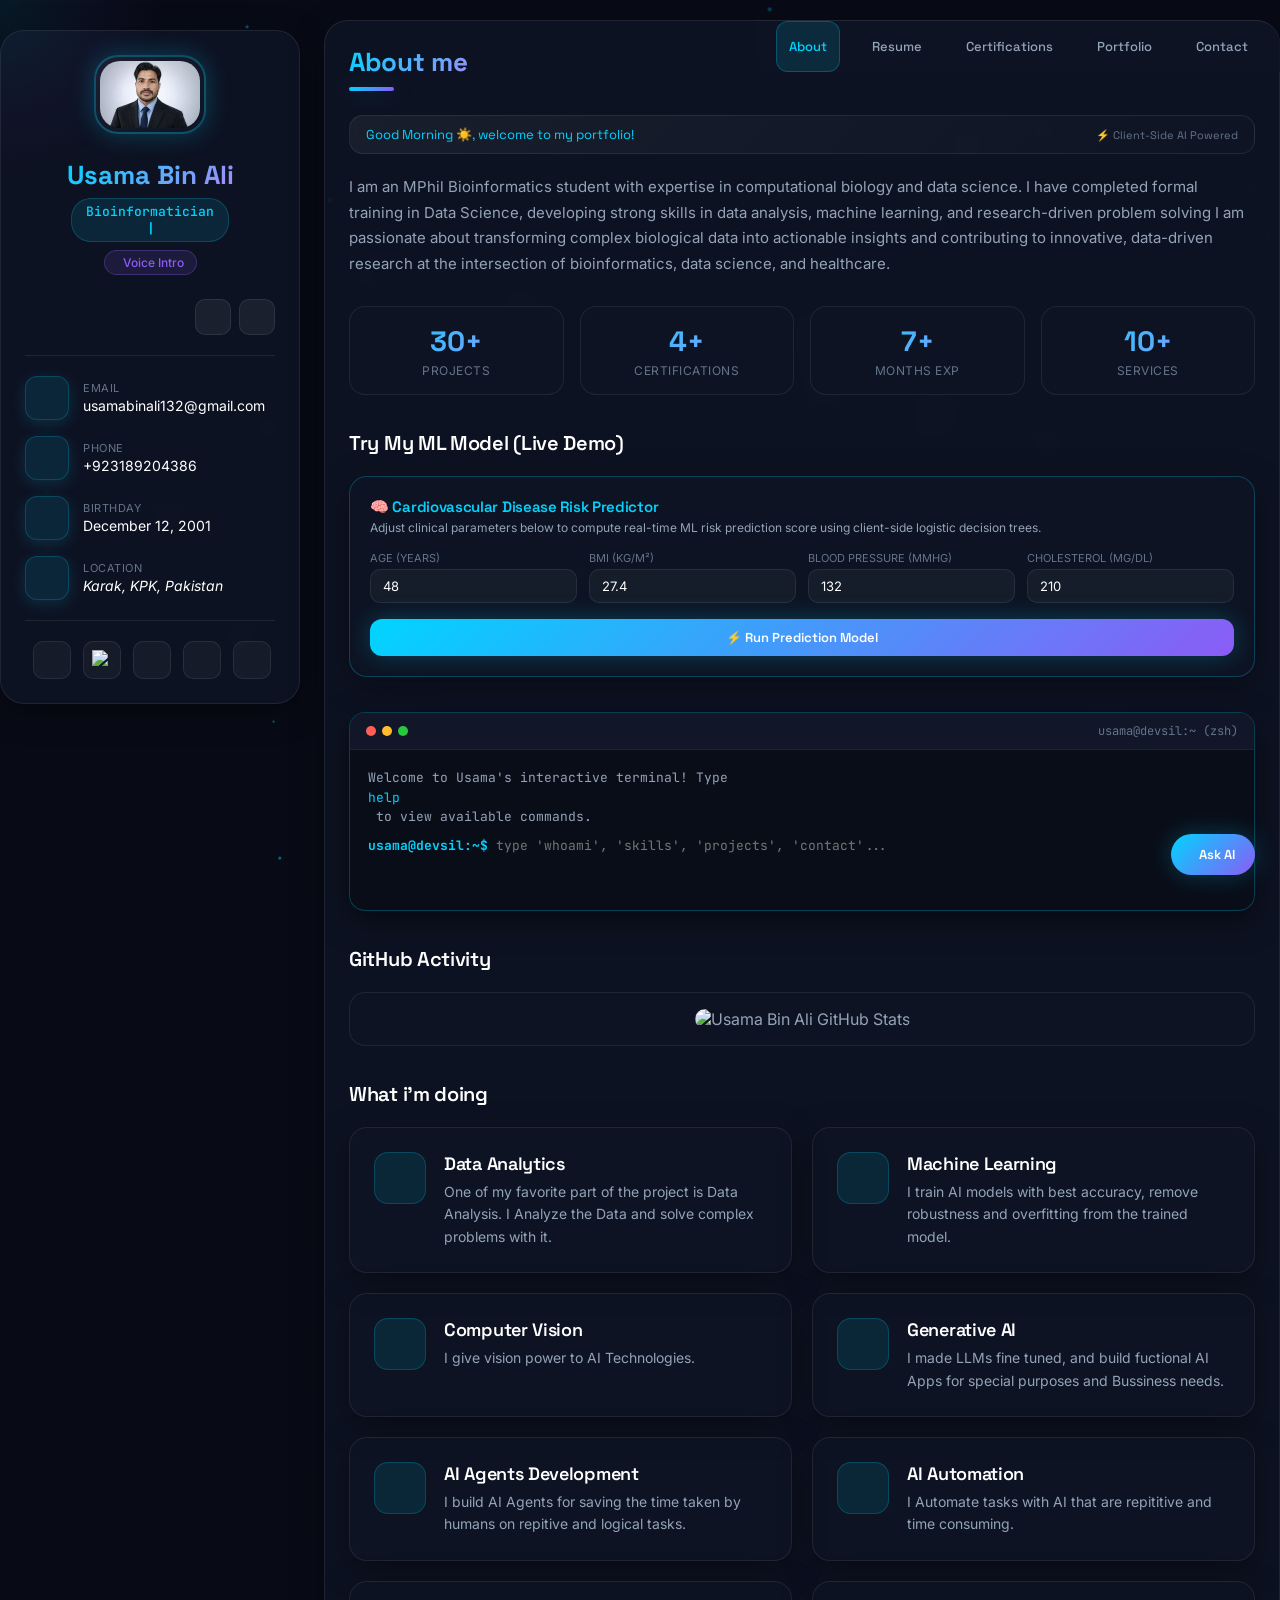
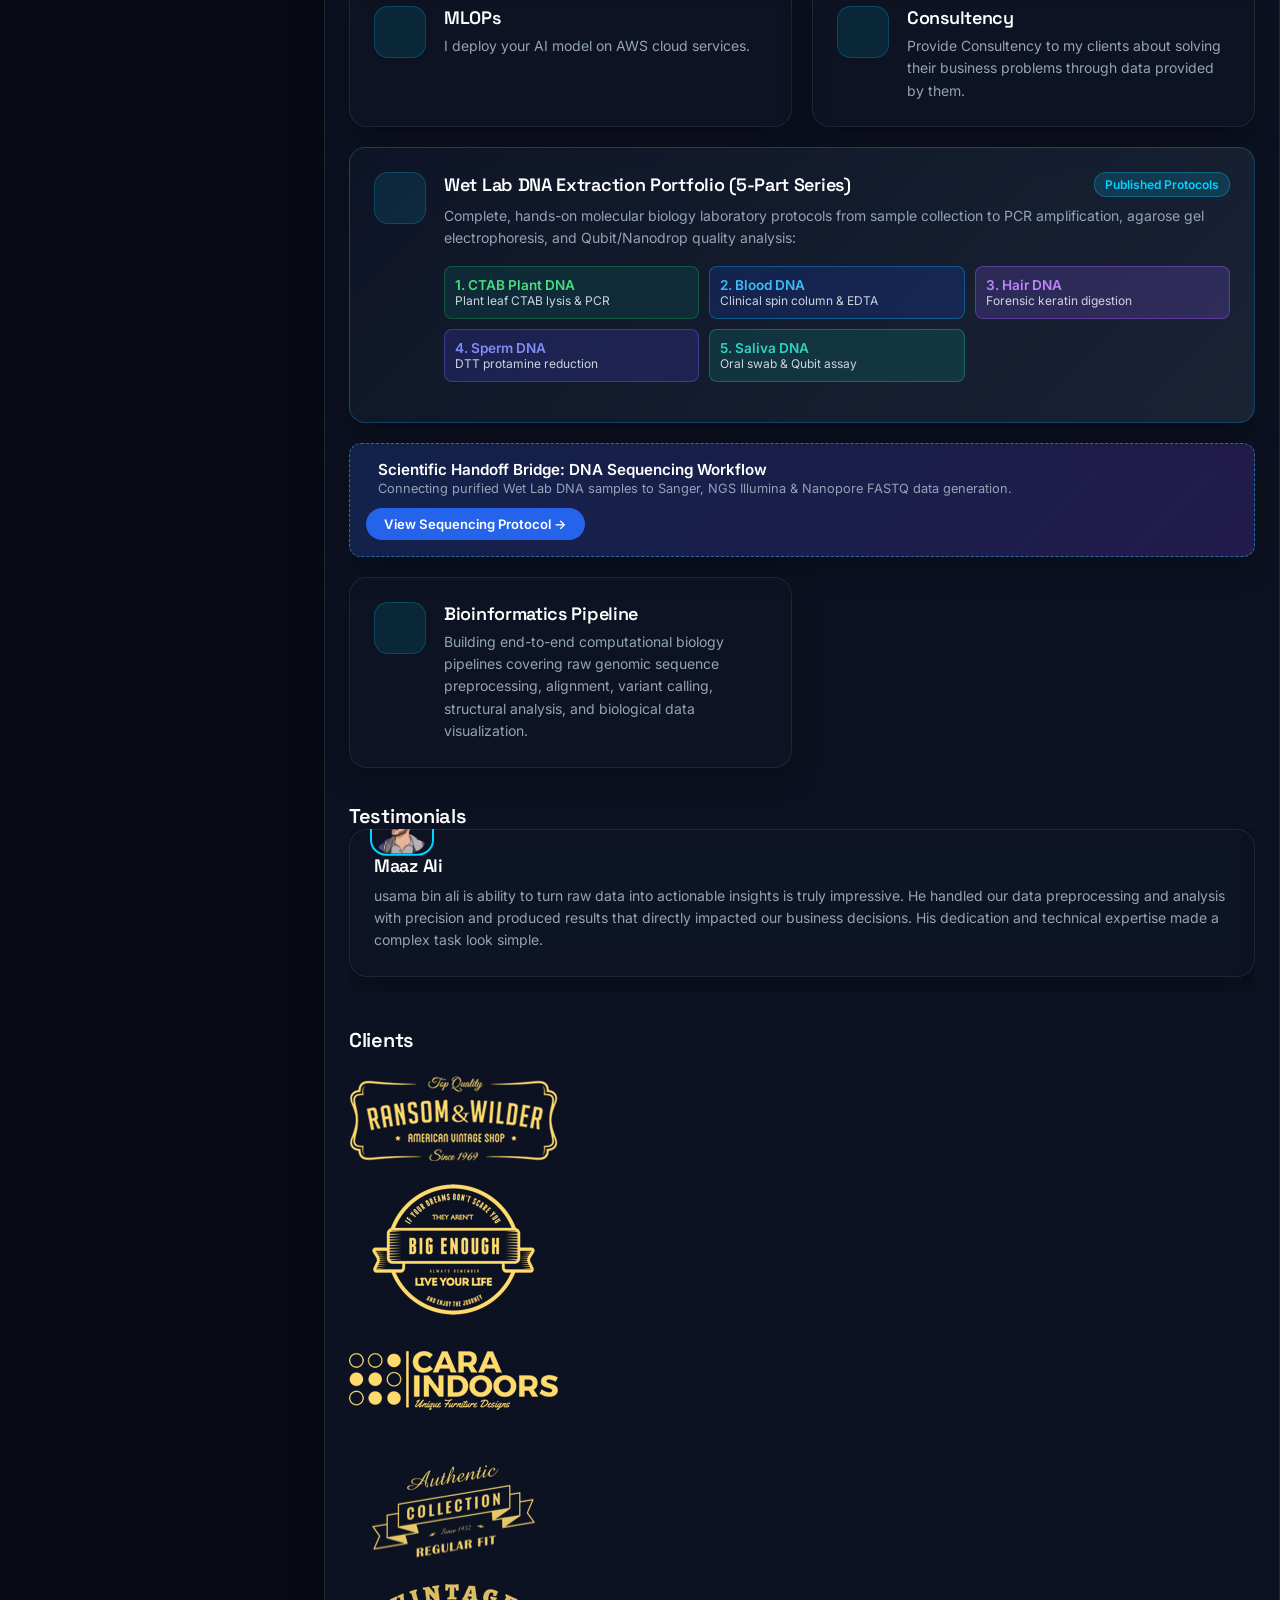
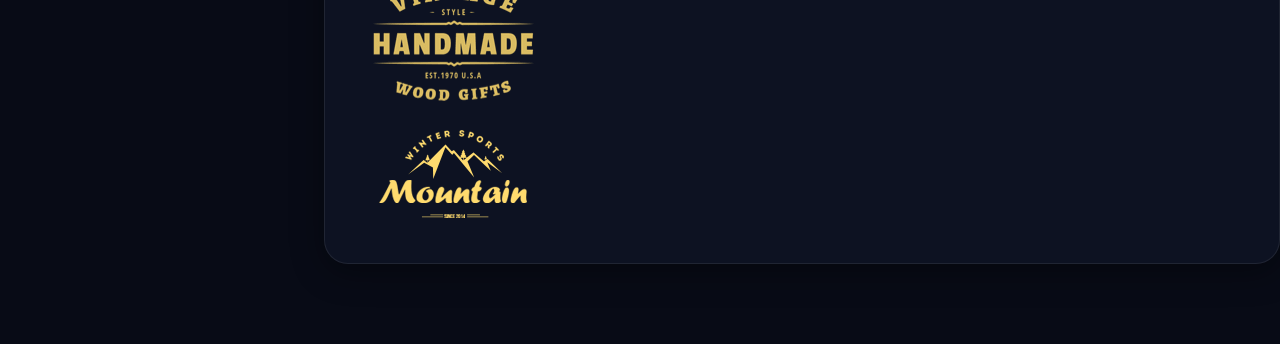
==== commit 594d7c04: "." ====
--- a/index.html
+++ b/index.html
@@ -1,63 +1,67 @@
 <!DOCTYPE html>
-<html lang="en">
+<html lang="en" data-theme="dark">
 
 <head>
   <meta charset="UTF-8">
   <meta http-equiv="X-UA-Compatible" content="IE=edge">
   <meta name="viewport" content="width=device-width, initial-scale=1.0">
-  <title>Usama Bin Ali - Portfolio</title>
+  
+  <title>Usama Bin Ali — Bioinformatics, Data Science & AI Portfolio</title>
+
+  <!-- SEO & Social Meta Tags -->
+  <meta name="description" content="Portfolio of Usama Bin Ali - MPhil Bioinformatics Student, Data Scientist, and AI Engineer specializing in computational biology, machine learning, and healthcare AI.">
+  <meta name="theme-color" content="#080b16">
+  
+  <meta property="og:title" content="Usama Bin Ali — Portfolio">
+  <meta property="og:description" content="MPhil Bioinformatics Student, Data Scientist, and AI Engineer portfolio featuring machine learning, bioinformatics pipelines, and web applications.">
+  <meta property="og:image" content="./assets/images/portfolio prfle.png">
+  <meta property="og:type" content="website">
+
+  <!-- Favicon -->
+  <link rel="shortcut icon" href="./assets/images/portfolio prfle.png" type="image/x-icon">
+
+  <!-- Custom CSS -->
+  <link rel="stylesheet" href="./assets/css/style.css">
+</head>
+
+<body>
 
   <!--
-    - favicon
+    - #MAIN CONTAINER
   -->
-    
-  <link rel="shortcut icon" href="./assets/images/portfolio prfle.png" type="image/x-icon">
-<!--- 
-  hi
-  -->
-  <!--
-    - custom css link
-  -->
-  <link rel="stylesheet" href="./assets/css/style.css">
-
-  <!--
-    - google font link
-  -->
-  <link rel="preconnect" href="https://fonts.googleapis.com">
-  <link rel="preconnect" href="https://fonts.gstatic.com" crossorigin>
-  <link href="https://fonts.googleapis.com/css2?family=Poppins:wght@300;400;500;600&display=swap" rel="stylesheet">
-</head>
-
-<body>
-
-  <!--
-    - #MAIN
-  -->
-
   <main>
 
     <!--
-      - #SIDEBAR
+      - #SIDEBAR HERO
     -->
-
     <aside class="sidebar" data-sidebar>
 
       <div class="sidebar-info">
 
         <figure class="avatar-box">
-           <img src="./assets/images/portfolio prfle.png" alt="Profile Picture" width="80">
+          <img src="./assets/images/portfolio prfle.png" alt="Usama Bin Ali Profile Picture" width="80">
         </figure>
-
 
         <div class="info-content">
           <h1 class="name" title="Usama Bin Ali">Usama Bin Ali</h1>
-
-          <p class="title">Bioinformaticion</p>
+          <p class="title">Bioinformatician</p>
+          <button class="voice-intro-btn" onclick="playVoiceIntro()" style="margin-top: 8px;">
+            <ion-icon name="volume-medium-outline"></ion-icon> Voice Intro
+          </button>
         </div>
 
-        <button class="info_more-btn" data-sidebar-btn>
+        <!-- Global Theme Controls inside Sidebar -->
+        <div class="header-controls">
+          <button class="theme-toggle-btn" onclick="toggleTheme()" aria-label="Toggle dark and light mode">
+            <ion-icon name="sunny-outline"></ion-icon>
+          </button>
+          <button class="focus-toggle-btn" onclick="toggleFocusMode()" aria-label="Toggle focus mode">
+            <ion-icon name="eye-off-outline"></ion-icon>
+          </button>
+        </div>
+
+        <button class="info_more-btn" data-sidebar-btn aria-label="Show Contacts">
           <span>Show Contacts</span>
-
           <ion-icon name="chevron-down"></ion-icon>
         </button>
 
@@ -70,338 +74,399 @@
         <ul class="contacts-list">
 
           <li class="contact-item">
-
             <div class="icon-box">
               <ion-icon name="mail-outline"></ion-icon>
             </div>
-
             <div class="contact-info">
               <p class="contact-title">Email</p>
-
               <a href="mailto:usamabinali132@gmail.com" class="contact-link">usamabinali132@gmail.com</a>
             </div>
-
           </li>
 
           <li class="contact-item">
-
             <div class="icon-box">
               <ion-icon name="phone-portrait-outline"></ion-icon>
             </div>
-
             <div class="contact-info">
               <p class="contact-title">Phone</p>
-
               <a href="tel:+923189204386" class="contact-link">+923189204386</a>
             </div>
-
           </li>
 
           <li class="contact-item">
-
             <div class="icon-box">
               <ion-icon name="calendar-outline"></ion-icon>
             </div>
-
             <div class="contact-info">
               <p class="contact-title">Birthday</p>
-
-              <time datetime="1982-06-23">December 12,2001</time>
+              <time datetime="2001-12-12">December 12, 2001</time>
             </div>
-
           </li>
 
           <li class="contact-item">
-
             <div class="icon-box">
               <ion-icon name="location-outline"></ion-icon>
             </div>
-
             <div class="contact-info">
               <p class="contact-title">Location</p>
-
-              <address>karak, kpk, pakistan .</address>
+              <address>Karak, KPK, Pakistan</address>
             </div>
-
           </li>
 
         </ul>
 
-       <div class="separator"></div>
-
-<ul class="social-list">
-
-  <li class="social-item">
-    <a href="https://github.com/usama488" class="social-link" target="_blank">
-      <ion-icon name="logo-github"></ion-icon>
-    </a>
-  </li>
-
-  <li class="social-item">
-    <a href="https://www.kaggle.com/usamabinali" class="social-link" target="_blank">
-      <img src="https://upload.wikimedia.org/wikipedia/commons/7/7c/Kaggle_logo.png" alt="Kaggle" style="width: 24px; height: 24px;">
-    </a>
-  </li>
-
-  <li class="social-item">
-    <a href="https://www.linkedin.com/in/usama-bin-ali-40a8502b0/" class="social-link" target="_blank">
-      <ion-icon name="logo-linkedin"></ion-icon>
-    </a>
-  </li>
-
-  <li class="social-item">
-    <a href="https://www.instagram.com/usamabinali132/" class="social-link" target="_blank">
-      <ion-icon name="logo-instagram"></ion-icon>
-    </a>
-  </li>
-
-  <li class="social-item">
-    <a href="https://x.com/UsamaBinAl50820" class="social-link" target="_blank">
-      <ion-icon name="logo-twitter"></ion-icon>
-    </a>
-  </li>
-
-</ul>
-
-</div>
-
-
+        <div class="separator"></div>
+
+        <ul class="social-list">
+
+          <li class="social-item">
+            <a href="https://github.com/usama488" class="social-link" target="_blank" aria-label="GitHub Profile">
+              <ion-icon name="logo-github"></ion-icon>
+            </a>
+          </li>
+
+          <li class="social-item">
+            <a href="https://www.kaggle.com/usamabinali" class="social-link" target="_blank" aria-label="Kaggle Profile">
+              <img src="https://upload.wikimedia.org/wikipedia/commons/7/7c/Kaggle_logo.png" alt="Kaggle Logo" style="width: 20px; height: 20px;">
+            </a>
+          </li>
+
+          <li class="social-item">
+            <a href="https://www.linkedin.com/in/usama-bin-ali-40a8502b0/" class="social-link" target="_blank" aria-label="LinkedIn Profile">
+              <ion-icon name="logo-linkedin"></ion-icon>
+            </a>
+          </li>
+
+          <li class="social-item">
+            <a href="https://www.instagram.com/usamabinali132/" class="social-link" target="_blank" aria-label="Instagram Profile">
+              <ion-icon name="logo-instagram"></ion-icon>
+            </a>
+          </li>
+
+          <li class="social-item">
+            <a href="https://x.com/UsamaBinAl50820" class="social-link" target="_blank" aria-label="X Twitter Profile">
+              <ion-icon name="logo-twitter"></ion-icon>
+            </a>
+          </li>
+
+        </ul>
+
+      </div>
 
     </aside>
 
 
-
-
-
     <!--
-      - #main-content
+      - #MAIN CONTENT
     -->
-
     <div class="main-content">
 
       <!--
         - #NAVBAR
       -->
-
       <nav class="navbar">
-
         <ul class="navbar-list">
-
           <li class="navbar-item">
-            <button class="navbar-link  active" data-nav-link>About</button>
+            <button class="navbar-link active" data-nav-link>About</button>
           </li>
-
           <li class="navbar-item">
             <button class="navbar-link" data-nav-link>Resume</button>
           </li>
-
           <li class="navbar-item">
             <button class="navbar-link" data-nav-link>Certifications</button>
           </li>
-
           <li class="navbar-item">
             <button class="navbar-link" data-nav-link>Portfolio</button>
           </li>
-
           <li class="navbar-item">
             <button class="navbar-link" data-nav-link>Contact</button>
           </li>
-
         </ul>
-
       </nav>
 
 
-
-
-
       <!--
-        - #ABOUT
+        - #ABOUT PAGE
       -->
-
-      <article class="about  active" data-page="about">
+      <article class="about active" data-page="about">
 
         <header>
           <h2 class="h2 article-title">About me</h2>
         </header>
+
+        <!-- Dynamic Time Greeting Banner -->
+        <div class="time-greeting-banner">
+          <span id="time-greeting">Welcome to my portfolio!</span>
+          <span style="font-size: 11px; color: var(--text-dim);">⚡ Client-Side AI Powered</span>
+        </div>
 
         <section class="about-text">
           <p>
             I am an MPhil Bioinformatics student with expertise in computational biology and data science. I have completed formal training in Data Science, developing strong skills in data analysis, machine learning, and research-driven problem solving I am passionate about transforming complex biological data into actionable insights and contributing to innovative, data-driven research at the intersection of bioinformatics, data science, and healthcare.
           </p>
-
         </section>
 
-        
-        <!--
-          - service
-        -->
-
+        <!-- Stats Counter Section -->
+        <section class="stats-container">
+          <div class="stat-card">
+            <div class="stat-number" data-target="30">0+</div>
+            <div class="stat-label">Projects</div>
+          </div>
+          <div class="stat-card">
+            <div class="stat-number" data-target="4">0+</div>
+            <div class="stat-label">Certifications</div>
+          </div>
+          <div class="stat-card">
+            <div class="stat-number" data-target="7">0+</div>
+            <div class="stat-label">Months Exp</div>
+          </div>
+          <div class="stat-card">
+            <div class="stat-number" data-target="10">0+</div>
+            <div class="stat-label">Services</div>
+          </div>
+        </section>
+
+        <!-- Interactive ML Model Demo Card -->
+        <section class="ml-demo-section">
+          <h3 class="h3 service-title">Try My ML Model (Live Demo)</h3>
+          <div class="ml-demo-card">
+            <h4 class="h4" style="color: var(--accent-cyan); font-size: 15px;">🧠 Cardiovascular Disease Risk Predictor</h4>
+            <p style="font-size: 12px; color: var(--text-muted); margin-top: 4px;">Adjust clinical parameters below to compute real-time ML risk prediction score using client-side logistic decision trees.</p>
+            
+            <div class="ml-demo-grid">
+              <div class="ml-input-group">
+                <label for="ml-age">Age (years)</label>
+                <input type="number" id="ml-age" value="48" min="18" max="90">
+              </div>
+              <div class="ml-input-group">
+                <label for="ml-bmi">BMI (kg/m²)</label>
+                <input type="number" id="ml-bmi" value="27.4" step="0.1" min="15" max="50">
+              </div>
+              <div class="ml-input-group">
+                <label for="ml-bps">Blood Pressure (mmHg)</label>
+                <input type="number" id="ml-bps" value="132" min="80" max="220">
+              </div>
+              <div class="ml-input-group">
+                <label for="ml-chol">Cholesterol (mg/dL)</label>
+                <input type="number" id="ml-chol" value="210" min="100" max="400">
+              </div>
+            </div>
+
+            <button class="ml-predict-btn" onclick="runMLPredictor()">
+              ⚡ Run Prediction Model
+            </button>
+
+            <div class="ml-result-box" id="ml-result-box">
+              <span style="font-size: 12px; color: var(--text-muted);">Estimated Disease Risk Score:</span>
+              <strong id="ml-result-score" style="font-size: 20px; color: var(--accent-cyan); margin-left: 8px;">0.0%</strong>
+              <span id="ml-result-badge" class="risk-badge low">LOW RISK</span>
+            </div>
+          </div>
+        </section>
+
+        <!-- Interactive Terminal Widget -->
+        <section class="terminal-widget">
+          <div class="terminal-header">
+            <div class="terminal-dots">
+              <div class="dot-btn dot-red"></div>
+              <div class="dot-btn dot-yellow"></div>
+              <div class="dot-btn dot-green"></div>
+            </div>
+            <div class="terminal-title">usama@devsil:~ (zsh)</div>
+          </div>
+          <div class="terminal-body">
+            <div class="terminal-output" id="terminal-output">
+              <div class="terminal-response">Welcome to Usama's interactive terminal! Type <span style="color:#00d4ff;">help</span> to view available commands.</div>
+            </div>
+            <div class="terminal-input-line">
+              <span class="terminal-prompt">usama@devsil:~$</span>
+              <input type="text" id="terminal-input" placeholder="type 'whoami', 'skills', 'projects', 'contact'..." autocomplete="off" spellcheck="false">
+            </div>
+          </div>
+        </section>
+
+        <!-- Live GitHub Stats Embed Card -->
+        <section class="github-stats-section">
+          <h3 class="h3 service-title">GitHub Activity</h3>
+          <div class="github-stats-container">
+            <!-- EDIT: Change usama488 to your real GitHub username if needed -->
+            <img src="https://github-readme-stats.vercel.app/api?username=usama488&show_icons=true&theme=dark&hide_border=true&bg_color=0f1424&title_color=00d4ff&text_color=94a3b8&icon_color=8b5cf6" alt="Usama Bin Ali GitHub Stats" loading="lazy">
+          </div>
+        </section>
+
+        <!-- Services Section -->
         <section class="service">
 
           <h3 class="h3 service-title">What i'm doing</h3>
 
           <ul class="service-list">
 
-
-
-            <!--First responsibility-->
-
             <li class="service-item">
-
               <div class="service-icon-box">
-                <img src="./assets/images/data-analysis.png
-                " alt="icon" width="40">
-              </div>
-
+                <ion-icon name="stats-chart-outline"></ion-icon>
+              </div>
               <div class="service-content-box">
                 <h4 class="h4 service-item-title">Data Analytics</h4>
-
                 <p class="service-item-text">
-                  One of my favorite part of the project is Data Analysis.
-                  I Analyze the Data and solve complex problems with it.
+                  One of my favorite part of the project is Data Analysis. I Analyze the Data and solve complex problems with it.
                 </p>
               </div>
-
-            </li>
-
-
-             <!--Second responsibility-->
+            </li>
 
             <li class="service-item">
-
               <div class="service-icon-box">
-                <img src="./assets/images/training-model.png" alt="training-ai-model" width="40">
-              </div>
-
+                <ion-icon name="hardware-chip-outline"></ion-icon>
+              </div>
               <div class="service-content-box">
                 <h4 class="h4 service-item-title">Machine Learning</h4>
-
                 <p class="service-item-text">
-                 I train AI models with best accuracy, remove robustness and overfitting from the trained model.
+                  I train AI models with best accuracy, remove robustness and overfitting from the trained model.
                 </p>
               </div>
-
-            </li>
-
-
-            <!--Third responsibility-->
+            </li>
 
             <li class="service-item">
-
               <div class="service-icon-box">
-                <img src="./assets/images/deployment.png" alt="mobile app icon" width="40">
-              </div>
-
+                <ion-icon name="eye-outline"></ion-icon>
+              </div>
               <div class="service-content-box">
                 <h4 class="h4 service-item-title">Computer Vision</h4>
-
                 <p class="service-item-text">
                   I give vision power to AI Technologies.
                 </p>
               </div>
-
-            </li>
-
-            <!--Fourth responsibility-->
+            </li>
 
             <li class="service-item">
-
               <div class="service-icon-box">
-                <img src="./assets/images/consultency.png" alt="camera icon" width="40">
-              </div>
-
+                <ion-icon name="sparkles-outline"></ion-icon>
+              </div>
               <div class="service-content-box">
                 <h4 class="h4 service-item-title">Generative AI</h4>
-
                 <p class="service-item-text">
-                   I made LLMs fine tuned, and build fuctional AI Apps for special purposes and Bussiness needs.
+                  I made LLMs fine tuned, and build fuctional AI Apps for special purposes and Bussiness needs.
                 </p>
               </div>
-
-            </li>
-
-            <!--Fifth responsibility-->
-
-              <li class="service-item">
-
+            </li>
+
+            <li class="service-item">
               <div class="service-icon-box">
-                <img src="./assets/images/consultency.png" alt="camera icon" width="40">
-              </div>
-
+                <ion-icon name="people-outline"></ion-icon>
+              </div>
               <div class="service-content-box">
                 <h4 class="h4 service-item-title">AI Agents Development</h4>
-
                 <p class="service-item-text">
                   I build AI Agents for saving the time taken by humans on repitive and logical tasks.
                 </p>
               </div>
-
-            </li>
-
-            <!--Seventh responsibility-->
-
-              <li class="service-item">
-
+            </li>
+
+            <li class="service-item">
               <div class="service-icon-box">
-                <img src="./assets/images/consultency.png" alt="camera icon" width="40">
-              </div>
-
+                <ion-icon name="flash-outline"></ion-icon>
+              </div>
               <div class="service-content-box">
                 <h4 class="h4 service-item-title">AI Automation</h4>
-
                 <p class="service-item-text">
                   I Automate tasks with AI that are repititive and time consuming.
                 </p>
               </div>
-
-            </li>
-
-
-             <!--Eight responsibility-->
-
-              <li class="service-item">
-
+            </li>
+
+            <li class="service-item">
               <div class="service-icon-box">
-                <img src="./assets/images/consultency.png" alt="camera icon" width="40">
-              </div>
-
+                <ion-icon name="cloud-upload-outline"></ion-icon>
+              </div>
               <div class="service-content-box">
                 <h4 class="h4 service-item-title">MLOPs</h4>
-
                 <p class="service-item-text">
                   I deploy your AI model on AWS cloud services.
                 </p>
               </div>
-
-            </li>
-
-             <!--Ninth responsibility-->
-
-              <li class="service-item">
-
+            </li>
+
+            <li class="service-item">
               <div class="service-icon-box">
-                <img src="./assets/images/consultency.png" alt="camera icon" width="40">
-              </div>
-
+                <ion-icon name="briefcase-outline"></ion-icon>
+              </div>
               <div class="service-content-box">
                 <h4 class="h4 service-item-title">Consultency</h4>
-
                 <p class="service-item-text">
                   Provide Consultency to my clients about solving their business problems through data provided by them.
                 </p>
               </div>
-
+            </li>
+
+            <!-- NEW REQUIRED SERVICE: Wet Lab DNA Extraction Collection -->
+            <li class="service-item" style="grid-column: span 2; background: linear-gradient(135deg, rgba(15, 23, 42, 0.6), rgba(30, 41, 59, 0.8)); border: 1px solid rgba(14, 165, 233, 0.3); border-radius: 16px; padding: 24px;">
+              <div class="service-icon-box" style="margin-bottom: 12px;">
+                <ion-icon name="flask-outline" style="font-size: 2.2rem; color: #00d4ff;"></ion-icon>
+              </div>
+              <div class="service-content-box">
+                <div style="display: flex; justify-content: space-between; align-items: center; flex-wrap: wrap; gap: 8px;">
+                  <h4 class="h4 service-item-title" style="margin: 0;">Wet Lab DNA Extraction Portfolio (5-Part Series)</h4>
+                  <span style="font-size: 0.75rem; background: rgba(0,212,255,0.15); color: #00d4ff; padding: 4px 10px; border-radius: 12px; border: 1px solid rgba(0,212,255,0.3); font-weight: 600;">Published Protocols</span>
+                </div>
+                <p class="service-item-text" style="margin-top: 8px; margin-bottom: 16px; color: #94a3b8;">
+                  Complete, hands-on molecular biology laboratory protocols from sample collection to PCR amplification, agarose gel electrophoresis, and Qubit/Nanodrop quality analysis:
+                </p>
+
+                <!-- Project Links Grid -->
+                <div style="display: grid; grid-template-columns: repeat(auto-fit, minmax(210px, 1fr)); gap: 10px; margin-bottom: 16px;">
+                  <a href="wetlab-dna-extraction.html" style="background: rgba(15, 118, 110, 0.2); border: 1px solid rgba(22, 163, 74, 0.4); padding: 10px; border-radius: 8px; text-decoration: none; color: #ffffff; transition: transform 0.2s;" onmouseover="this.style.transform='translateY(-2px)'" onmouseout="this.style.transform='translateY(0)'">
+                    <div style="font-size: 0.85rem; font-weight: 600; color: #4ade80;">1. CTAB Plant DNA</div>
+                    <div style="font-size: 0.75rem; color: #cbd5e1;">Plant leaf CTAB lysis & PCR</div>
+                  </a>
+                  <a href="wetlab-blood-dna-extraction.html" style="background: rgba(29, 78, 216, 0.2); border: 1px solid rgba(14, 165, 233, 0.4); padding: 10px; border-radius: 8px; text-decoration: none; color: #ffffff; transition: transform 0.2s;" onmouseover="this.style.transform='translateY(-2px)'" onmouseout="this.style.transform='translateY(0)'">
+                    <div style="font-size: 0.85rem; font-weight: 600; color: #38bdf8;">2. Blood DNA</div>
+                    <div style="font-size: 0.75rem; color: #cbd5e1;">Clinical spin column & EDTA</div>
+                  </a>
+                  <a href="wetlab-hair-dna-extraction.html" style="background: rgba(139, 92, 246, 0.2); border: 1px solid rgba(168, 85, 247, 0.4); padding: 10px; border-radius: 8px; text-decoration: none; color: #ffffff; transition: transform 0.2s;" onmouseover="this.style.transform='translateY(-2px)'" onmouseout="this.style.transform='translateY(0)'">
+                    <div style="font-size: 0.85rem; font-weight: 600; color: #c084fc;">3. Hair DNA</div>
+                    <div style="font-size: 0.75rem; color: #cbd5e1;">Forensic keratin digestion</div>
+                  </a>
+                  <a href="wetlab-sperm-dna-extraction.html" style="background: rgba(79, 70, 229, 0.2); border: 1px solid rgba(99, 102, 241, 0.4); padding: 10px; border-radius: 8px; text-decoration: none; color: #ffffff; transition: transform 0.2s;" onmouseover="this.style.transform='translateY(-2px)'" onmouseout="this.style.transform='translateY(0)'">
+                    <div style="font-size: 0.85rem; font-weight: 600; color: #818cf8;">4. Sperm DNA</div>
+                    <div style="font-size: 0.75rem; color: #cbd5e1;">DTT protamine reduction</div>
+                  </a>
+                  <a href="wetlab-saliva-dna-extraction.html" style="background: rgba(13, 148, 136, 0.2); border: 1px solid rgba(20, 184, 166, 0.4); padding: 10px; border-radius: 8px; text-decoration: none; color: #ffffff; transition: transform 0.2s;" onmouseover="this.style.transform='translateY(-2px)'" onmouseout="this.style.transform='translateY(0)'">
+                    <div style="font-size: 0.85rem; font-weight: 600; color: #2dd4bf;">5. Saliva DNA</div>
+                    <div style="font-size: 0.75rem; color: #cbd5e1;">Oral swab & Qubit assay</div>
+                  </a>
+                </div>
+              </div>
+            </li>
+
+            <!-- SCIENTIFIC BRIDGE: DNA Sequencing Workflow -->
+            <li class="service-item" style="grid-column: span 2; background: linear-gradient(135deg, rgba(37, 99, 235, 0.2), rgba(124, 58, 237, 0.2)); border: 1px dashed rgba(56, 189, 248, 0.5); border-radius: 12px; padding: 16px; display: flex; align-items: center; justify-content: space-between; flex-wrap: wrap; gap: 12px;">
+              <div style="display: flex; align-items: center; gap: 12px;">
+                <ion-icon name="hardware-chip-outline" style="font-size: 1.8rem; color: #38bdf8;"></ion-icon>
+                <div>
+                  <h5 style="margin: 0; color: #ffffff; font-size: 0.95rem; font-weight: 600;">Scientific Handoff Bridge: DNA Sequencing Workflow</h5>
+                  <p style="margin: 2px 0 0; font-size: 0.8rem; color: #94a3b8;">Connecting purified Wet Lab DNA samples to Sanger, NGS Illumina & Nanopore FASTQ data generation.</p>
+                </div>
+              </div>
+              <a href="dna-sequencing-workflow.html" style="background: #2563eb; color: #ffffff; padding: 8px 18px; border-radius: 20px; text-decoration: none; font-size: 0.82rem; font-weight: 600; transition: background 0.2s;">View Sequencing Protocol &rarr;</a>
+            </li>
+
+            <!-- SERVICE: Bioinformatics Pipeline -->
+            <li class="service-item">
+              <div class="service-icon-box">
+                <ion-icon name="git-network-outline"></ion-icon>
+              </div>
+              <div class="service-content-box">
+                <h4 class="h4 service-item-title">Bioinformatics Pipeline</h4>
+                <p class="service-item-text">
+                  Building end-to-end computational biology pipelines covering raw genomic sequence preprocessing, alignment, variant calling, structural analysis, and biological data visualization.
+                </p>
+              </div>
             </li>
 
           </ul>
 
         </section>
 
-        <!--
-          - testimonials
-        -->
-
+        <!-- Testimonials -->
         <section class="testimonials">
 
           <h3 class="h3 testimonials-title">Testimonials</h3>
@@ -410,82 +475,57 @@
 
             <li class="testimonials-item">
               <div class="content-card" data-testimonials-item>
-
                 <figure class="testimonials-avatar-box">
-                  <img src="./assets/images/clients/maazali.png" alt="Maaz Ali" width="60" data-testimonials-avatar>
-                </figure>
-
+                  <img src="./assets/images/clients/maazali.png" alt="Maaz Ali Client Avatar" width="60" data-testimonials-avatar>
+                </figure>
                 <h4 class="h4 testimonials-item-title" data-testimonials-title>Maaz Ali</h4>
-
                 <div class="testimonials-text" data-testimonials-text>
                   <p>
-                    usama bin ali is ability to turn raw data into actionable insights is truly impressive. He handled our data
-                    preprocessing and analysis with precision and produced results that directly impacted our business
-                    decisions. His dedication and technical expertise made a complex task look simple.
+                    usama bin ali is ability to turn raw data into actionable insights is truly impressive. He handled our data preprocessing and analysis with precision and produced results that directly impacted our business decisions. His dedication and technical expertise made a complex task look simple.
                   </p>
                 </div>
-
               </div>
             </li>
 
             <li class="testimonials-item">
               <div class="content-card" data-testimonials-item>
-
                 <figure class="testimonials-avatar-box">
-                  <img src="./assets/images/clients/dramitmitlal.png" alt="Dr. Amit Mittal" width="60" data-testimonials-avatar>
-                </figure>
-
+                  <img src="./assets/images/clients/dramitmitlal.png" alt="Dr. Amit Mittal Client Avatar" width="60" data-testimonials-avatar>
+                </figure>
                 <h4 class="h4 testimonials-item-title" data-testimonials-title>Dr. Amit Mittal</h4>
-
                 <div class="testimonials-text" data-testimonials-text>
                   <p>
-                    When it comes to end-to-end data solutions, usama bin ali is the go-to professional. I worked with him on a project
-                    requiring data modeling and deployment, and I was amazed by how smoothly the process went. His ability to
-                    navigate challenges and deliver on time, all while maintaining high-quality standards, made him an
-                    indispensable part of our team.
+                    When it comes to end-to-end data solutions, usama bin ali is the go-to professional. I worked with him on a project requiring data modeling and deployment, and I was amazed by how smoothly the process went. His ability to navigate challenges and deliver on time, all while maintaining high-quality standards, made him an indispensable part of our team.
                   </p>
                 </div>
-
               </div>
             </li>
 
             <li class="testimonials-item">
               <div class="content-card" data-testimonials-item>
-
                 <figure class="testimonials-avatar-box">
-                  <img src="./assets/images/clients/samri.png" alt="Emily evans" width="60" data-testimonials-avatar>
-                </figure>
-
+                  <img src="./assets/images/clients/samri.png" alt="Emily evans Client Avatar" width="60" data-testimonials-avatar>
+                </figure>
                 <h4 class="h4 testimonials-item-title" data-testimonials-title>Emily evans</h4>
-
                 <div class="testimonials-text" data-testimonials-text>
                   <p>
-                    Our collaboration with usama bin ali was a game-changer. He not only brought strong technical skills but also a
-                    deep understanding of how to make data work for our business. His ability to create seamless data pipelines
-                    saved us countless hours, and his clear communication made the entire project stress-free.
+                    Our collaboration with usama bin ali was a game-changer. He not only brought strong technical skills but also a deep understanding of how to make data work for our business. His ability to create seamless data pipelines saved us countless hours, and his clear communication made the entire project stress-free.
                   </p>
                 </div>
-
               </div>
             </li>
 
             <li class="testimonials-item">
               <div class="content-card" data-testimonials-item>
-
                 <figure class="testimonials-avatar-box">
-                  <img src="./assets/images/clients/Braxton.png" alt="Henry william" width="60" data-testimonials-avatar>
-                </figure>
-
+                  <img src="./assets/images/clients/Braxton.png" alt="Henry william Client Avatar" width="60" data-testimonials-avatar>
+                </figure>
                 <h4 class="h4 testimonials-item-title" data-testimonials-title>Henry william</h4>
-
                 <div class="testimonials-text" data-testimonials-text>
                   <p>
-                    I’ve worked with several data professionals, but usama bin ali stands out for his holistic approach. He didn’t just
-                    provide data models; he ensured they were fully integrated into our system, ready to be used. His attention
-                    to detail and commitment to delivering exceptional work have set a new standard for our future collaborations.
+                    I’ve worked with several data professionals, but usama bin ali stands out for his holistic approach. He didn’t just provide data models; he ensured they were fully integrated into our system, ready to be used. His attention to detail and commitment to delivering exceptional work have set a new standard for our future collaborations.
                   </p>
                 </div>
-
               </div>
             </li>
 
@@ -493,116 +533,60 @@
 
         </section>
 
-
-        <!--
-          - testimonials modal
-        -->
-
+        <!-- Testimonials Modal -->
         <div class="modal-container" data-modal-container>
-
           <div class="overlay" data-overlay></div>
-
           <section class="testimonials-modal">
-
-            <button class="modal-close-btn" data-modal-close-btn>
+            <button class="modal-close-btn" data-modal-close-btn aria-label="Close modal">
               <ion-icon name="close-outline"></ion-icon>
             </button>
-
             <div class="modal-img-wrapper">
               <figure class="modal-avatar-box">
-                <img src="./assets/images/avatar-1.png" alt="Daniel lewis" width="80" data-modal-img>
+                <img src="./assets/images/avatar-1.png" alt="Client Avatar" width="80" data-modal-img>
               </figure>
-
-              <img src="./assets/images/icon-quote.svg" alt="quote icon">
+              <img src="./assets/images/icon-quote.svg" alt="Quote icon">
             </div>
-
             <div class="modal-content">
-
               <h4 class="h3 modal-title" data-modal-title>Daniel lewis</h4>
-
               <time datetime="2021-06-14">14 June, 2021</time>
-
               <div data-modal-text>
-                <p>
-                  Richard was hired to create a corporate identity. We were very pleased with the work done. She has a
-                  lot of experience
-                  and is very concerned about the needs of client. Lorem ipsum dolor sit amet, ullamcous cididt
-                  consectetur adipiscing
-                  elit, seds do et eiusmod tempor incididunt ut laborels dolore magnarels alia.
-                </p>
-              </div>
-
+                <p>Testimonial details</p>
+              </div>
             </div>
-
           </section>
-
         </div>
 
-
-        <!--
-          - clients
-        -->
-
+        <!-- Clients Section -->
         <section class="clients">
-
           <h3 class="h3 clients-title">Clients</h3>
-
           <ul class="clients-list has-scrollbar">
-
             <li class="clients-item">
-              <a href="#">
-                <img src="./assets/images/logo-1-color.png"
-                alt="client logo">
-              </a>
-            </li>
-
+              <a href="#"><img src="./assets/images/logo-1-color.png" alt="Client Logo 1"></a>
+            </li>
             <li class="clients-item">
-              <a href="#">
-                <img src="./assets/images/logo-2-color.png"
-                 alt="client logo">
-              </a>
-            </li>
-
+              <a href="#"><img src="./assets/images/logo-2-color.png" alt="Client Logo 2"></a>
+            </li>
             <li class="clients-item">
-              <a href="#">
-                <img src="./assets/images/logo-3-color.png"
-                
-                 alt="client logo">
-              </a>
-            </li>
-
+              <a href="#"><img src="./assets/images/logo-3-color.png" alt="Client Logo 3"></a>
+            </li>
             <li class="clients-item">
-              <a href="#">
-                <img src="./assets/images/logo-4-color.png" alt="client logo">
-              </a>
-            </li>
-
+              <a href="#"><img src="./assets/images/logo-4-color.png" alt="Client Logo 4"></a>
+            </li>
             <li class="clients-item">
-              <a href="#">
-                <img src="./assets/images/logo-5-color.png" alt="client logo">
-              </a>
-            </li>
-
+              <a href="#"><img src="./assets/images/logo-5-color.png" alt="Client Logo 5"></a>
+            </li>
             <li class="clients-item">
-              <a href="#">
-                <img src="./assets/images/logo-6-color.png" alt="client logo">
-              </a>
-            </li>
-
+              <a href="#"><img src="./assets/images/logo-6-color.png" alt="Client Logo 6"></a>
+            </li>
           </ul>
-
         </section>
 
       </article>
 
 
-
-
-
       <!--
-        - #RESUME
+        - #RESUME PAGE
       -->
-
       <article class="resume" data-page="resume">
 
         <header>
@@ -615,51 +599,33 @@
             <div class="icon-box">
               <ion-icon name="book-outline"></ion-icon>
             </div>
-
             <h3 class="h3">Education</h3>
           </div>
 
           <ol class="timeline-list">
 
             <li class="timeline-item">
-
               <h4 class="h4 timeline-item-title">BS Bioinformatics</h4>
-
-              <span>In Progress.</span>
-
+              <span>In Progress</span>
               <p class="timeline-text">
-                  completed  BS Bioinformatics
-                   at khushal khan khattak university karak, Pakistan.
+                Completed BS Bioinformatics at Khushal Khan Khattak University Karak, Pakistan.
               </p>
-
             </li>
 
             <li class="timeline-item">
-
               <h4 class="h4 timeline-item-title">FSC</h4>
-
-              <span>2018 — 2019
-
-              </span>
-
+              <span>2018 — 2019</span>
               <p class="timeline-text">
-                I completed my FSC in 2019 at The Pearl model college mitha khel 
-                , marking a significant milestone in the timeline of FCS.
+                I completed my FSC in 2019 at The Pearl Model College Mitha Khel, marking a significant milestone.
               </p>
-
             </li>
 
             <li class="timeline-item">
-
               <h4 class="h4 timeline-item-title">MATRIC</h4>
-
               <span>2016 — 2017</span>
-
               <p class="timeline-text">
-                Matriculated from Rashid minhas shaheed public school mitha khel – paving the way for a bright academic future.
+                Matriculated from Rashid Minhas Shaheed Public School Mitha Khel – paving the way for a bright academic future.
               </p>
-
-
             </li>
 
           </ol>
@@ -670,386 +636,285 @@
 
           <div class="title-wrapper">
             <div class="icon-box">
-              <ion-icon name="book-outline"></ion-icon>
+              <ion-icon name="briefcase-outline"></ion-icon>
             </div>
-
             <h3 class="h3">Experience</h3>
           </div>
 
           <ol class="timeline-list">
 
-            
             <li class="timeline-item">
-              
               <h4 class="h4 timeline-item-title">Continuous Learner</h4>
-              
               <span>Till Death</span>
-              
               <p class="timeline-text">
                 While my professional experience might be limited, my commitment to growth is not. I have a strong passion for learning new technologies and solving complex problems. I actively seek out challenges to expand my skills and apply them to real-world scenarios. What I may lack in years of experience, I make up for with determination, curiosity, and a relentless drive to deliver impactful solutions.
               </p>
-              
-            </li>
-
-
-            <
-            
-              
-            
-            
-
+            </li>
 
             <li class="timeline-item">
-          
               <h4 class="h4 timeline-item-title">Intern - Data Science</h4>
-          
-              <span>February 2025 — june 2026
-                
-              </span>
-          
+              <span>February 2025 — June 2026</span>
               <p class="timeline-text">
                 Completed a 7-month internship at Devsil, where I worked on data analysis and machine learning projects, gaining practical experience in data preprocessing, building predictive models, and generating business insights. Collaborated closely with senior data scientists and contributed to optimizing data pipelines.
               </p>
-          
-            </li>
-          
+            </li>
+
           </ol>
-          
+
         </section>
 
+        <!-- Skills Section -->
         <section class="skill">
 
-          <h3 class="h3 skills-title">My Skills</h3>
-        
+          <h3 class="h3 skills-title">Domain Skills</h3>
+
           <ul class="skills-list content-card">
-        
-            <!-- Data Science Skills Section -->
-           
-        
-            <li class="skills-item">
-        
+
+            <li class="skills-item">
               <div class="title-wrapper">
                 <h5 class="h5">Data Analytics</h5>
                 <data value="80">80%</data>
               </div>
-        
               <div class="skill-progress-bg">
                 <div class="skill-progress-fill" style="width: 80%;"></div>
               </div>
-        
-            </li>
-                      
-
-
-            <li class="skills-item">
-        
+            </li>
+
+            <li class="skills-item">
               <div class="title-wrapper">
                 <h5 class="h5">Machine Learning</h5>
                 <data value="83">83%</data>
               </div>
-        
               <div class="skill-progress-bg">
                 <div class="skill-progress-fill" style="width: 83%;"></div>
               </div>
-        
-            </li>
-
-
-        
-            <li class="skills-item">
-        
-              <div class="title-wrapper">
-                <h5 class="h5">Computer Vission</h5>
+            </li>
+
+            <li class="skills-item">
+              <div class="title-wrapper">
+                <h5 class="h5">Computer Vision</h5>
                 <data value="55">55%</data>
               </div>
-        
               <div class="skill-progress-bg">
                 <div class="skill-progress-fill" style="width: 55%;"></div>
               </div>
-        
-            </li>
-
-
-
-
-            <li class="skills-item">
-        
-              <div class="title-wrapper">
-                <h5 class="h5">GENERATIVE AI</h5>
+            </li>
+
+            <li class="skills-item">
+              <div class="title-wrapper">
+                <h5 class="h5">Generative AI</h5>
                 <data value="60">60%</data>
               </div>
-        
               <div class="skill-progress-bg">
                 <div class="skill-progress-fill" style="width: 60%;"></div>
-                
-            
-            <li class="skills-item">
-        
-              <div class="title-wrapper">
-                <h5 class="h5">AI AUTOMATION</h5>
+              </div>
+            </li>
+
+            <li class="skills-item">
+              <div class="title-wrapper">
+                <h5 class="h5">AI Automation</h5>
                 <data value="60">60%</data>
               </div>
-        
               <div class="skill-progress-bg">
                 <div class="skill-progress-fill" style="width: 60%;"></div>
-
-            </li>
-
-
-
-            
-            
-            
-            <li class="skills-item">
-              
-              <div class="title-wrapper">
-                <h5 class="h5">AI AGENTS DEVELOPMENT</h5>
+              </div>
+            </li>
+
+            <li class="skills-item">
+              <div class="title-wrapper">
+                <h5 class="h5">AI Agents Development</h5>
                 <data value="70">70%</data>
               </div>
-              
               <div class="skill-progress-bg">
                 <div class="skill-progress-fill" style="width: 70%;"></div>
               </div>
-              
-            </li>
-            
-            
-            
-            <li class="skills-item">
-        
+            </li>
+
+            <li class="skills-item">
               <div class="title-wrapper">
                 <h5 class="h5">MLOps</h5>
                 <data value="50">50%</data>
               </div>
-        
               <div class="skill-progress-bg">
                 <div class="skill-progress-fill" style="width: 50%;"></div>
               </div>
-        
-            </li>
-
-            <li class="skills-item">
-        
+            </li>
+
+            <li class="skills-item">
               <div class="title-wrapper">
                 <h5 class="h5">Consultancy</h5>
                 <data value="85">85%</data>
               </div>
-        
               <div class="skill-progress-bg">
                 <div class="skill-progress-fill" style="width: 85%;"></div>
               </div>
-        
+            </li>
+
           </ul>
-        
-          <!-- Technical Skills Section -->
-          <h3 class="h3 skills-title">Technical Skills</h3>
-        
+
+          <h3 class="h3 skills-title" style="margin-top: 30px;">Technical Skills</h3>
+
           <ul class="skills-list content-card">
-        
-            <li class="skills-item">
-        
+
+            <li class="skills-item">
               <div class="title-wrapper">
                 <h5 class="h5">GitHub</h5>
                 <data value="75">75%</data>
               </div>
-        
               <div class="skill-progress-bg">
                 <div class="skill-progress-fill" style="width: 75%;"></div>
               </div>
-        
-            </li>
-
-            <li class="skills-item">
-        
+            </li>
+
+            <li class="skills-item">
               <div class="title-wrapper">
                 <h5 class="h5">WordPress</h5>
                 <data value="75">75%</data>
               </div>
-        
               <div class="skill-progress-bg">
                 <div class="skill-progress-fill" style="width: 75%;"></div>
               </div>
-        
-            </li>
-
-            <li class="skills-item">
-        
+            </li>
+
+            <li class="skills-item">
               <div class="title-wrapper">
                 <h5 class="h5">Docker</h5>
                 <data value="30">30%</data>
               </div>
-        
               <div class="skill-progress-bg">
                 <div class="skill-progress-fill" style="width: 30%;"></div>
               </div>
-        
-            </li>
-
-            <li class="skills-item">
-        
+            </li>
+
+            <li class="skills-item">
               <div class="title-wrapper">
                 <h5 class="h5">AWS</h5>
                 <data value="40">40%</data>
               </div>
-        
               <div class="skill-progress-bg">
                 <div class="skill-progress-fill" style="width: 40%;"></div>
               </div>
-        
-            </li>
-
-            <li class="skills-item">
-        
+            </li>
+
+            <li class="skills-item">
               <div class="title-wrapper">
                 <h5 class="h5">SQL</h5>
                 <data value="65">65%</data>
               </div>
-        
               <div class="skill-progress-bg">
                 <div class="skill-progress-fill" style="width: 65%;"></div>
               </div>
-        
-            </li>
-
-            <li class="skills-item">
-        
+            </li>
+
+            <li class="skills-item">
               <div class="title-wrapper">
                 <h5 class="h5">Linux</h5>
                 <data value="30">30%</data>
               </div>
-        
               <div class="skill-progress-bg">
                 <div class="skill-progress-fill" style="width: 30%;"></div>
               </div>
-        
-            </li>
-
-            <li class="skills-item">
-        
+            </li>
+
+            <li class="skills-item">
               <div class="title-wrapper">
                 <h5 class="h5">Jupyter Notebook</h5>
                 <data value="95">95%</data>
               </div>
-        
               <div class="skill-progress-bg">
                 <div class="skill-progress-fill" style="width: 95%;"></div>
               </div>
-        
-            </li>
-
-            <li class="skills-item">
-        
+            </li>
+
+            <li class="skills-item">
               <div class="title-wrapper">
                 <h5 class="h5">VS Code</h5>
                 <data value="93">93%</data>
               </div>
-        
               <div class="skill-progress-bg">
                 <div class="skill-progress-fill" style="width: 93%;"></div>
               </div>
-        
-            </li>
-        
+            </li>
+
           </ul>
-        
-          <!-- Additional Skills Section -->
-          <h3 class="h3 skills-title">Soft Skills</h3>
-        
+
+          <h3 class="h3 skills-title" style="margin-top: 30px;">Soft Skills</h3>
+
           <ul class="skills-list content-card">
-        
-            <li class="skills-item">
-        
+
+            <li class="skills-item">
               <div class="title-wrapper">
                 <h5 class="h5">Communication</h5>
                 <data value="80">80%</data>
               </div>
-        
               <div class="skill-progress-bg">
                 <div class="skill-progress-fill" style="width: 80%;"></div>
               </div>
-        
-            </li>
-
-            <li class="skills-item">
-        
+            </li>
+
+            <li class="skills-item">
               <div class="title-wrapper">
                 <h5 class="h5">Problem Solving</h5>
                 <data value="100">100%</data>
               </div>
-        
               <div class="skill-progress-bg">
                 <div class="skill-progress-fill" style="width: 100%;"></div>
               </div>
-        
-            </li>
-
-            <li class="skills-item">
-        
+            </li>
+
+            <li class="skills-item">
               <div class="title-wrapper">
                 <h5 class="h5">Team Work</h5>
                 <data value="85">85%</data>
               </div>
-        
               <div class="skill-progress-bg">
                 <div class="skill-progress-fill" style="width: 85%;"></div>
               </div>
-        
-            </li>
-
-            <li class="skills-item">
-        
+            </li>
+
+            <li class="skills-item">
               <div class="title-wrapper">
                 <h5 class="h5">Leadership</h5>
                 <data value="80">80%</data>
               </div>
-        
               <div class="skill-progress-bg">
                 <div class="skill-progress-fill" style="width: 80%;"></div>
               </div>
-        
-            </li>
-
-            <li class="skills-item">
-        
+            </li>
+
+            <li class="skills-item">
               <div class="title-wrapper">
                 <h5 class="h5">Time Management</h5>
                 <data value="88">88%</data>
               </div>
-        
               <div class="skill-progress-bg">
                 <div class="skill-progress-fill" style="width: 88%;"></div>
               </div>
-        
-            </li>
-        
+            </li>
+
           </ul>
-        
+
         </section>
-        
 
       </article>
 
+
       <!--
-        - #CERTIFICATIONS
+        - #CERTIFICATIONS PAGE
       -->
-        
       <article class="blog" data-page="certifications">
 
         <header>
           <h2 class="h2 article-title">Certifications</h2>
         </header>
-      
+
         <section class="blog-posts">
           <ul class="blog-posts-list">
-      
-            <!-- Certification 1 -->
+
             <li class="blog-post-item">
-              <a href="https://shaheer.neufera.com/assets/images/certificates/certificate-1727174127490.jpg" target="_blank">
+              <a href="./assets/images/certificates/certificate-1727174127490.jpg" target="_blank">
                 <figure class="blog-banner-box project-img">
-                  <div class="project-item-icon-box">
-                    <ion-icon name="eye-outline"></ion-icon>
-                  </div>
-                  <img src="./assets/images/certificates/certificate-1727174127490.jpg" alt="Python Ka Chilla (40-Days)" loading="lazy">
+                  <img src="./assets/images/certificates/certificate-1727174127490.jpg" alt="Python Ka Chilla (40-Days) Certificate" loading="lazy">
                 </figure>
                 <div class="blog-content">
                   <div class="blog-meta">
@@ -1061,15 +926,11 @@
                 </div>
               </a>
             </li>
-      
-            <!-- Certification 2 -->
+
             <li class="blog-post-item">
-              <a href="https://shaheer.neufera.com/assets/images/certificates/certificate-1727172474795.jpg" target="_blank">
+              <a href="./assets/images/certificates/certificate-1727172474795.jpg" target="_blank">
                 <figure class="blog-banner-box project-img">
-                  <div class="project-item-icon-box">
-                    <ion-icon name="eye-outline"></ion-icon>
-                  </div>
-                  <img src="./assets/images/certificates/certificate-1727172474795.jpg" alt="Six Months Of AI and Data Science Mentorship Program" loading="lazy">
+                  <img src="./assets/images/certificates/certificate-1727172474795.jpg" alt="Six Months Of AI and Data Science Mentorship Program Certificate" loading="lazy">
                 </figure>
                 <div class="blog-content">
                   <div class="blog-meta">
@@ -1081,15 +942,11 @@
                 </div>
               </a>
             </li>
-      
-            <!-- Certification 3 -->
+
             <li class="blog-post-item">
-              <a href="https://shaheer.neufera.com/assets/images/certificates/7401152_1727187204.jpg" target="_blank">
+              <a href="./assets/images/certificates/7401152_1727187204.jpg" target="_blank">
                 <figure class="blog-banner-box project-img">
-                  <div class="project-item-icon-box">
-                    <ion-icon name="eye-outline"></ion-icon>
-                  </div>
-                  <img src="./assets/images/certificates/7401152_1727187204.jpg" alt="Python For Machine Learning" loading="lazy">
+                  <img src="./assets/images/certificates/7401152_1727187204.jpg" alt="Python For Machine Learning Certificate" loading="lazy">
                 </figure>
                 <div class="blog-content">
                   <div class="blog-meta">
@@ -1102,14 +959,10 @@
               </a>
             </li>
 
-             <!-- Certification 4 -->
-             <li class="blog-post-item">
-              <a href="https://shaheer.neufera.com/assets/images/certificates/certificate.png" target="_blank">
+            <li class="blog-post-item">
+              <a href="./assets/images/certificates/certificate.png" target="_blank">
                 <figure class="blog-banner-box project-img">
-                  <div class="project-item-icon-box">
-                    <ion-icon name="eye-outline"></ion-icon>
-                  </div>
-                  <img src="./assets/images/certificates/certificate.png" alt="Python For Machine Learning" loading="lazy">
+                  <img src="./assets/images/certificates/certificate.png" alt="Retrieval Augmented Generation (RAG) with LangChain Certificate" loading="lazy">
                 </figure>
                 <div class="blog-content">
                   <div class="blog-meta">
@@ -1121,15 +974,16 @@
                 </div>
               </a>
             </li>
-      
+
           </ul>
         </section>
+
       </article>
 
+
       <!--
-        - #PORTFOLIO
+        - #PORTFOLIO PAGE
       -->
-
       <article class="portfolio" data-page="portfolio">
 
         <header>
@@ -1138,631 +992,875 @@
 
         <section class="projects">
 
-
-           <!-- Here is the Filter buttons for Windows
-             We can add more buttons in it by copy one of the list (li) 
-             and paste below the last list, changing the name of the button-->
-
-
           <ul class="filter-list">
-
-            <li class="filter-item">
-              <button class="active" data-filter-btn>All</button>
-            </li>
-            
-             <li class="filter-item">
-              <button data-filter-btn>Data Analytics</button>
-            </li>
-
-            <li class="filter-item">
-              <button data-filter-btn>Machine Learning</button>
-            </li>
-
-            <li class="filter-item">
-              <button data-filter-btn>Computer Vision</button>
-            </li>
-
-            <li class="filter-item">
-              <button data-filter-btn>Generative AI</button>
-            </li>
-            
-            <li class="filter-item">
-              <button data-filter-btn>AI Agents</button>
-            </li>
-
-            <li class="filter-item">
-              <button data-filter-btn>AI Automation</button>
-            </li>
-            
-
+            <li class="filter-item"><button class="active" data-filter-btn>All</button></li>
+            <li class="filter-item"><button data-filter-btn>Data Analytics</button></li>
+            <li class="filter-item"><button data-filter-btn>Machine Learning</button></li>
+            <li class="filter-item"><button data-filter-btn>Computer Vision</button></li>
+            <li class="filter-item"><button data-filter-btn>Generative AI</button></li>
+            <li class="filter-item"><button data-filter-btn>AI Agents</button></li>
+            <li class="filter-item"><button data-filter-btn>AI Automation</button></li>
+            <li class="filter-item"><button data-filter-btn>Website</button></li>
           </ul>
 
-
-           <!--
-          This code is for filtering the buttons/categories
-          -->
-
-
           <div class="filter-select-box">
-
             <button class="filter-select" data-select>
-
               <div class="select-value" data-selecct-value>Select category</div>
-
-              <div class="select-icon">
-                <ion-icon name="chevron-down"></ion-icon>
-              </div>
-
+              <div class="select-icon"><ion-icon name="chevron-down"></ion-icon></div>
             </button>
-            <!-- Here is the Filter buttons for Mobile
-             We can add more buttons in it by copy one of the list (li) and paste below the last list, changing the name of the button-->
-
             <ul class="select-list">
-
-              <li class="select-item">
-                <button data-select-item>All</button>
-              </li>
-
-              <li class="select-item">
-                <button data-select-item>Data Analytics</button>
-              </li>
-
-              <li class="select-item">
-                <button data-select-item>Machine Learning</button>
-              </li>
-
-              <li class="select-item">
-                <button data-select-item>Computer Vision</button>
-              </li>
-
-              <li class="select-item">
-                <button data-select-item>Generative AI</button>
-              </li>
-
-              <li class="select-item">
-                <button data-select-item>AI Agents</button>
-              </li>
-
-              <li class="select-item">
-                <button data-select-item>AI Automation</button>
-              </li>
-
+              <li class="select-item"><button data-select-item>All</button></li>
+              <li class="select-item"><button data-select-item>Data Analytics</button></li>
+              <li class="select-item"><button data-select-item>Machine Learning</button></li>
+              <li class="select-item"><button data-select-item>Computer Vision</button></li>
+              <li class="select-item"><button data-select-item>Generative AI</button></li>
+              <li class="select-item"><button data-select-item>AI Agents</button></li>
+              <li class="select-item"><button data-select-item>AI Automation</button></li>
+              <li class="select-item"><button data-select-item>Website</button></li>
             </ul>
-
           </div>
 
           <ul class="project-list">
-            <!--
-            - # Here is the 1st Project
-            -->
-            <li class="project-item  active" data-filter-item data-category="machine learning">
-              <a href="https://github.com/usama488/Bilal-SPD/blob/main/Bilal_SPD.ipynb" target="_blank">
-
-                <figure class="project-img">
-                  <div class="project-item-icon-box">
-                    <ion-icon name="eye-outline"></ion-icon>
-                  </div>
-
-                  <img src=".\assets\images\Bilal ice cream factory.png" alt="AI Bussiness" loading="lazy">
-                </figure>
-
-                <h3 class="project-title">Bilal ice cream factory website </h3>
-
-                <p class="project-category">website</p>
-
-              </a>
-            </li>
-            <li class="project-item  active" data-filter-item data-category="machine learning">
-              <a href="https://github.com/usama488/Data-science/blob/main/Smart_Online_Academy_Management_System.ipynb" target="_blank">
-
-                <figure class="project-img">
-                  <div class="project-item-icon-box">
-                    <ion-icon name="eye-outline"></ion-icon>
-                  </div>
-
-                  <img src=".\assets\images\Smart Online Academy Management System.png" alt="AI Bussiness" loading="lazy">
-                </figure>
-
-                <h3 class="project-title">Smart Online Academy Management System </h3>
-
-                <p class="project-category">website</p>
-
-              </a>
-            </li>
-             <li class="project-item  active" data-filter-item data-category="machine learning">
-              <a href="https://github.com/usama488/Data-science/blob/main/Travel_%26_Tour_Booking.ipynb" target="_blank">
-
-                <figure class="project-img">
-                  <div class="project-item-icon-box">
-                    <ion-icon name="eye-outline"></ion-icon>
-                  </div>
-
-                  <img src=".\assets\images\TravelEase – Discover, Plan & Book Your Perfect Journey.png" alt="AI Bussiness" loading="lazy">
-                </figure>
-
-                <h3 class="project-title">TravelEase – Discover, Plan & Book Your Perfect Journey </h3>
-
-                <p class="project-category">website</p>
-
-              </a>
-            </li>
-            <li class="project-item  active" data-filter-item data-category="machine learning">
-              <a href="https://github.com/usama488/Data-science/blob/main/PrimeNest_Real_Estate.ipynb" target="_blank">
-
-                <figure class="project-img">
-                  <div class="project-item-icon-box">
-                    <ion-icon name="eye-outline"></ion-icon>
-                  </div>
-
-                  <img src=".\assets\images\PrimeNest Real Estate – Find Your Dream Property Today.png" alt="AI Bussiness" loading="lazy">
-                </figure>
-
-                <h3 class="project-title">PrimeNest Real Estate – Find Your Dream Property Today </h3>
-
-                <p class="project-category">website</p>
-
-              </a>
-            </li>
-            <li class="project-item  active" data-filter-item data-category="machine learning">
-              <a href="https://github.com/usama488/Data-science/blob/main/Multi_Vendor_Marketplace.ipynb" target="_blank">
-
-                <figure class="project-img">
-                  <div class="project-item-icon-box">
-                    <ion-icon name="eye-outline"></ion-icon>
-                  </div>
-
-                  <img src=".\assets\images\MarketHub – Your Ultimate Multi-Vendor Marketplace.png" alt="AI Bussiness" loading="lazy">
-                </figure>
-
-                <h3 class="project-title">MarketHub – Your Ultimate Multi-Vendor Marketplace </h3>
-
-                <p class="project-category">website</p>
-
-              </a>
-            </li>
-             <li class="project-item  active" data-filter-item data-category="machine learning">
-              <a href="https://github.com/usama488/Data-science/blob/main/Optical_Character_Recognition_(OCR).ipynb" target="_blank">
-
-                <figure class="project-img">
-                  <div class="project-item-icon-box">
-                    <ion-icon name="eye-outline"></ion-icon>
-                  </div>
-
-                  <img src=".\assets\images\Optical Character Recognition (OCR).png" alt="AI Bussiness" loading="lazy">
-                </figure>
-
-                <h3 class="project-title">Optical Character Recognition (OCR) </h3>
-
-                <p class="project-category">website</p>
-
-              </a>
-            </li>
-            <li class="project-item  active" data-filter-item data-category="machine learning">
-              <a href="https://github.com/usama488/Data-science/blob/main/Weekly_Hostel_Menu.ipynb" target="_blank">
-
-                <figure class="project-img">
-                  <div class="project-item-icon-box">
-                    <ion-icon name="eye-outline"></ion-icon>
-                  </div>
-
-                  <img src=".\assets\images\Weekly Hostel Menu.png" alt="AI Bussiness" loading="lazy">
-                </figure>
-
-                <h3 class="project-title">Weekly Hostel Menu </h3>
-
-                <p class="project-category">website</p>
-
-              </a>
-            </li>
-            <li class="project-item  active" data-filter-item data-category="machine learning">
-              <a href="https://github.com/usama488/Research-work-12/blob/main/Research%20work.ipynb" target="_blank">
-
-                <figure class="project-img">
-                  <div class="project-item-icon-box">
-                    <ion-icon name="eye-outline"></ion-icon>
-                  </div>
-
-                  <img src=".\assets\images\Research work.png" alt="AI Bussiness" loading="lazy">
-                </figure>
-
-                <h3 class="project-title">Research work</h3>
-
-                <p class="project-category">project</p>
-
-              </a>
-            </li>
-            <li class="project-item  active" data-filter-item data-category="machine learning">
-              <a href="https://github.com/usama488/Data-science/blob/main/fast_food_website.ipynb" target="_blank">
-
-                <figure class="project-img">
-                  <div class="project-item-icon-box">
-                    <ion-icon name="eye-outline"></ion-icon>
-                  </div>
-
-                  <img src=".\assets\images\fast food website.png" alt="AI Bussiness" loading="lazy">
-                </figure>
-
-                <h3 class="project-title">fast food website</h3>
-
-                <p class="project-category">website</p>
-
-              </a>
-            </li>
-            <li class="project-item  active" data-filter-item data-category="machine learning">
-              <a href="https://github.com/usama488/Data-science/blob/main/FitZone.ipynb" target="_blank">
-
-                <figure class="project-img">
-                  <div class="project-item-icon-box">
-                    <ion-icon name="eye-outline"></ion-icon>
-                  </div>
-
-                  <img src=".\assets\images\gym fitness website.png" alt="AI Bussiness" loading="lazy">
-                </figure>
-
-                <h3 class="project-title">gym fitness website</h3>
-
-                <p class="project-category">website</p>
-
-              </a>
-            </li>
-<li class="project-item  active" data-filter-item data-category="machine learning">
-              <a href="https://github.com/usama488/Data-science/blob/main/Hospital_Emergency_Room.ipynb" target="_blank">
-
-                <figure class="project-img">
-                  <div class="project-item-icon-box">
-                    <ion-icon name="eye-outline"></ion-icon>
-                  </div>
-
-                  <img src=".\assets\images\Hospital Emergency Room Performance and Prediction Project.png" alt="AI Bussiness" loading="lazy">
-                </figure>
-
-                <h3 class="project-title">Hospital Emergency Room Performance and Prediction Project</h3>
-
-                <p class="project-category">Data Analytics</p>
-
-              </a>
-            </li>
-            
-           <li class="project-item  active" data-filter-item data-category="machine learning">
-              <a href="https://github.com/usama488/Data-science/blob/main/Employee_Attrition_Prediction_System.ipynb" target="_blank">
-
-                <figure class="project-img">
-                  <div class="project-item-icon-box">
-                    <ion-icon name="eye-outline"></ion-icon>
-                  </div>
-
-                  <img src=".\assets\images\Training.png" alt="AI Bussiness" loading="lazy">
-                </figure>
-
-                <h3 class="project-title">Employee_Attrition_Prediction</h3>
-
-                <p class="project-category">Data Analytics</p>
-
-              </a>
-            </li>
-            <li class="project-item  active" data-filter-item data-category="machine learning">
-              <a href="https://github.com/usama488/Data-science/blob/main/Quizz%20no(1).ipynb" target="_blank">
-
-                <figure class="project-img">
-                  <div class="project-item-icon-box">
-                    <ion-icon name="eye-outline"></ion-icon>
-                  </div>
-
-                  <img src=".\assets\images\EDA.png" alt="AI Bussiness" loading="lazy">
-                </figure>
-
-                <h3 class="project-title">EDA on google play store dataset</h3>
-
-                <p class="project-category">Data Analytics</p>
-
-              </a>
-            </li>
-        
- <li class="project-item  active" data-filter-item data-category="machine learning">
-              <a href="https://github.com/usama488/Data-science/blob/main/(EDA)_of_the_2022_T20_World_Cup.ipynb" target="_blank">
-
-                <figure class="project-img">
-                  <div class="project-item-icon-box">
-                    <ion-icon name="eye-outline"></ion-icon>
-                  </div>
-
-                  <img src=".\assets\images\(EDA) of the 2022 T20 World Cup.png" alt="AI Bussiness" loading="lazy">
-                </figure>
-
-                <h3 class="project-title">EDA of the 2022 T20 world cup dataset</h3>
-
-                <p class="project-category">Data Analytics</p>
-
-              </a>
-            </li>
- <li class="project-item  active" data-filter-item data-category="machine learning">
-              <a href="https://github.com/usama488/Data-science/blob/main/COVID_19.ipynb" target="_blank">
-
-                <figure class="project-img">
-                  <div class="project-item-icon-box">
-                    <ion-icon name="eye-outline"></ion-icon>
-                  </div>
-
-                  <img src=".\assets\images\(EDA) on COVID-19 Dataset.png" alt="AI Bussiness" loading="lazy">
-                </figure>
-
-                <h3 class="project-title">EDA on covid-19 dataset</h3>
-
-                <p class="project-category">Data Analytics</p>
-
-              </a>
-            </li>
-            <li class="project-item  active" data-filter-item data-category="machine learning">
-              <a href="https://github.com/usama488/Data-science/blob/main/diabets.ipynb" target="_blank">
-
-                <figure class="project-img">
-                  <div class="project-item-icon-box">
-                    <ion-icon name="eye-outline"></ion-icon>
-                  </div>
-
-                  <img src=".\assets\images\(EDA) on Diabetes Dataset.png" alt="AI Bussiness" loading="lazy">
-                </figure>
-
-                <h3 class="project-title">EDA on Diabetes Disease dataset</h3>
-
-                <p class="project-category">Data Analytics</p>
-
-              </a>
-            </li>
-            <li class="project-item  active" data-filter-item data-category="machine learning">
-              <a href="https://github.com/usama488/Data-science/blob/main/heart_disease.ipynb" target="_blank">
-
-                <figure class="project-img">
-                  <div class="project-item-icon-box">
-                    <ion-icon name="eye-outline"></ion-icon>
-                  </div>
-
-                  <img src=".\assets\images\(EDA) on Heart Disease Dataset.png" alt="AI Bussiness" loading="lazy">
-                </figure>
-
-                <h3 class="project-title">EDA on Heart Disease dataset</h3>
-
-                <p class="project-category">Data Analytics</p>
-
-              </a>
-            </li>
-           
-           <li class="project-item  active" data-filter-item data-category="machine learning">
-              <a href="https://github.com/usama488/Data-science/blob/main/EDA_%E2%80%93_Gene_Expression_on_leukemia_Dataset.ipynb" target="_blank">
-
-                <figure class="project-img">
-                  <div class="project-item-icon-box">
-                    <ion-icon name="eye-outline"></ion-icon>
-                  </div>
-
-                  <img src="\assets\images\EDA – Gene Expression Dataset.png" alt="AI Bussiness" loading="lazy">
-                </figure>
-
-                <h3 class="project-title">EDA on Gene Expression Dataset</h3>
-
-                <p class="project-category">Data Analytics</p>
-
-              </a>
-            </li>
-            <li class="project-item  active" data-filter-item data-category="machine learning">
-              <a href="https://github.com/usama488/Data-science/blob/main/(EDA)_on_Parkinson%E2%80%99s_Disease_Dataset.ipynb" target="_blank">
-
-                <figure class="project-img">
-                  <div class="project-item-icon-box">
-                    <ion-icon name="eye-outline"></ion-icon>
-                  </div>
-
-                  <img src="\assets\images\(EDA) on Parkinson’s Disease Dataset.png" alt="AI Bussiness" loading="lazy">
-                </figure>
-
-                <h3 class="project-title">EDA on Parkinson’s Disease Datasett</h3>
-
-                <p class="project-category">Data Analytics</p>
-
-              </a>
-            </li>
-           <li class="project-item  active" data-filter-item data-category="machine learning">
-              <a href="https://github.com/usama488/Data-science/blob/main/_(EDA)_on_Breast_Cancer_Dataset.ipynb" target="_blank">
-
-                <figure class="project-img">
-                  <div class="project-item-icon-box">
-                    <ion-icon name="eye-outline"></ion-icon>
-                  </div>
-
-                  <img src="\assets\images\(EDA) on Breast Cancer Dataset.png" alt="AI Bussiness" loading="lazy">
-                </figure>
-
-                <h3 class="project-title">EDA on Breast Cancer Dataset</h3>
-
-                <p class="project-category">Data Analytics</p>
-
-              </a>
-            </li>
-           <li class="project-item  active" data-filter-item data-category="machine learning">
-              <a href="https://github.com/usama488/Data-science/blob/main/Protein_Sequence_Analysis_EDA.ipynb" target="_blank">
-
-                <figure class="project-img">
-                  <div class="project-item-icon-box">
-                    <ion-icon name="eye-outline"></ion-icon>
-                  </div>
-
-                  <img src="\assets\images\protein  sequence analysis.png" alt="AI Bussiness" loading="lazy">
-                </figure>
-
-                <h3 class="project-title">protein  sequence analysis Dataset</h3>
-
-                <p class="project-category">Data Analytics</p>
-
-              </a>
-            </li>
-            <li class="project-item  active" data-filter-item data-category="machine learning">
-              <a href="https://github.com/usama488/Data-science/blob/main/Cardiovascular_Disease_Prediction.ipynb" target="_blank">
-
-                <figure class="project-img">
-                  <div class="project-item-icon-box">
-                    <ion-icon name="eye-outline"></ion-icon>
-                  </div>
-
-                  <img src="\assets\images\Cardiovascular Disease Prediction.png" alt="AI Bussiness" loading="lazy">
-                </figure>
-
-                <h3 class="project-title">Cardiovascular Disease Prediction</h3>
-
-                <p class="project-category">Data Analytics</p>
-
-              </a>
-            </li>
-             <li class="project-item  active" data-filter-item data-category="machine learning">
-              <a href="https://github.com/usama488/Data-science/blob/main/Student_marks_dataset.ipynb" target="_blank">
-
-                <figure class="project-img">
-                  <div class="project-item-icon-box">
-                    <ion-icon name="eye-outline"></ion-icon>
-                  </div>
-
-                  <img src="\assets\images\Student marks dataset.png" alt="AI Bussiness" loading="lazy">
-                </figure>
-
-                <h3 class="project-title">Student marks dataset</h3>
-
-                <p class="project-category">Data Analytics</p>
-
-              </a>
-            </li>
-            <li class="project-item  active" data-filter-item data-category="machine learning">
-              <a href="https://github.com/usama488/Data-science/blob/main/Comparative_Exploratory_Data_Analysis_of_Diseases.ipynb" target="_blank">
-
-                <figure class="project-img">
-                  <div class="project-item-icon-box">
-                    <ion-icon name="eye-outline"></ion-icon>
-                  </div>
-
-                  <img src="\assets\images\Comparative Exploratory Data Analysis of Diseases.png" alt="AI Bussiness" loading="lazy">
-                </figure>
-
-                <h3 class="project-title">Comparative Exploratory Data Analysis of Diseases
-</h3>
-
-                <p class="project-category">Data Analytics</p>
-
-              </a>
-            </li>
-            <li class="project-item  active" data-filter-item data-category="machine learning">
-              <a href="https://github.com/usama488/Data-science/blob/main/EDA_on_Cardiovascular_Disease_real_dataset.ipynb" target="_blank">
-
-                <figure class="project-img">
-                  <div class="project-item-icon-box">
-                    <ion-icon name="eye-outline"></ion-icon>
-                  </div>
-
-                  <img src="\assets\images\EDA Cardiovascular Disease dataset.png" alt="AI Bussiness" loading="lazy">
-                </figure>
-
-                <h3 class="project-title">EDA on cardiovasular real dataset 
-</h3>
-
-                <p class="project-category">Data Analytics</p>
-
-              </a>
-            </li>
-    <li class="project-item  active" data-filter-item data-category="machine learning">
-              <a href="https://github.com/usama488/Data-science/blob/main/EDA%2BML.ipynb" target="_blank">
-
-                <figure class="project-img">
-                  <div class="project-item-icon-box">
-                    <ion-icon name="eye-outline"></ion-icon>
-                  </div>
-
-                  <img src="\assets\images\Machine Learning.png" alt="AI Bussiness" loading="lazy">
-                </figure>
-
-                <h3 class="project-title">EDA and ML on real CVD dataset 
-</h3>
-
-                <p class="project-category">Data Analytics</p>
-
-              </a>
-            </li>
-            <li class="project-item  active" data-filter-item data-category="machine learning">
-              <a href="https://github.com/usama488/Data-science/blob/main/Prediction_of_Cardiovascular_Disease_using_Machine_Learning_Techniques.ipynb" target="_blank">
-
-                <figure class="project-img">
-                  <div class="project-item-icon-box">
-                    <ion-icon name="eye-outline"></ion-icon>
-                  </div>
-
-                  <img src="\assets\images\Cardiovascular Disease Prediction App.png" alt="AI Bussiness" loading="lazy">
-                </figure>
-
-                <h3 class="project-title">Cardiovascular Disease (CVD) Prediction App 
-</h3>
-
-                <p class="project-category">Data Analytics</p>
-
-              </a>
-            </li>
-            <li class="project-item  active" data-filter-item data-category="machine learning">
-              <a href="https://github.com/usama488/Data-science/blob/main/customer%20sale%20anaysis.ipynb" target="_blank">
-
-                <figure class="project-img">
-                  <div class="project-item-icon-box">
-                    <ion-icon name="eye-outline"></ion-icon>
-                  </div>
-
-                  <img src="\assets\images\January 2029.png" alt="AI Bussiness" loading="lazy">
-                </figure>
-
-                <h3 class="project-title">Customer Sales Analysis
-</h3>
-
-                <p class="project-category">Data Analytics</p>
-
-              </a>
-            </li>
-            <li class="project-item  active" data-filter-item data-category="machine learning">
-              <a href="https://github.com/usama488/Data-science/blob/main/Early_Detection_of_Heart_Disease_using_Logistic_Regression_and_Random_Forest.ipynb" target="_blank">
-
-                <figure class="project-img">
-                  <div class="project-item-icon-box">
-                    <ion-icon name="eye-outline"></ion-icon>
-                  </div>
-
-                  <img src="\assets\images\Early Detection of Heart Disease using Logistic Regression and Random Forest.png" alt="AI Bussiness" loading="lazy">
-                </figure>
-
-                <h3 class="project-title">Early Detection of Heart Disease using Logistic Regression and Random Forest
-
-</h3>
-
-                <p class="project-category">Data Analytics</p>
-
-              </a>
-            </li>
-<li class="project-item  active" data-filter-item data-category="machine learning">
-              <a href="https://github.com/usama488/Data-science/blob/main/Deep_Learning%E2%80%93Based_Disease_Risk_Prediction_Using_Clinical_Healthcare_Data_(1).ipynb" target="_blank">
-
-                <figure class="project-img">
-                  <div class="project-item-icon-box">
-                    <ion-icon name="eye-outline"></ion-icon>
-                  </div>
-
-                  <img src="\assets\images\Deep Learning–Based Disease Risk Prediction Using Clinical Healthcare Data.png" alt="AI Bussiness" loading="lazy">
-                </figure>
-
-                <h3 class="project-title">Deep Learning–Based Disease Risk Prediction Using Clinical Healthcare Data
-
-
-</h3>
-
-                <p class="project-category">Data Analytics</p>
-
-              </a>
-            </li>
-
-
-            <!--
-        - # For adding more projects copy the above list (li) and paste it below this comment before the </ul> tag
-            -->
+
+            <!-- Project 1 -->
+            <li class="project-item active" data-filter-item data-category="website">
+              <div class="project-card">
+                <figure class="project-img">
+                  <img src="./assets/images/Bilal ice cream factory.png" alt="Bilal ice cream factory website screenshot" loading="lazy">
+                  <span class="project-category-badge">Website</span>
+                </figure>
+                <div class="project-content">
+                  <h3 class="project-title">Bilal ice cream factory website</h3>
+                  <div class="project-tech-stack">
+                    <span class="tech-badge">HTML5</span>
+                    <span class="tech-badge">CSS3</span>
+                    <span class="tech-badge">JavaScript</span>
+                  </div>
+                  <div class="project-actions">
+                    <a href="https://github.com/usama488/Bilal-SPD/blob/main/Bilal_SPD.ipynb" target="_blank" class="btn-action">
+                      <ion-icon name="logo-github"></ion-icon> Code
+                    </a>
+                    <!-- EDIT: Add your live demo link below -->
+                    <a href="#" target="_blank" class="btn-action">
+                      <ion-icon name="open-outline"></ion-icon> Live Demo
+                    </a>
+                  </div>
+                </div>
+              </div>
+            </li>
+
+            <!-- Project 2 -->
+            <li class="project-item active" data-filter-item data-category="website">
+              <div class="project-card">
+                <figure class="project-img">
+                  <img src="./assets/images/Clinic Management Pro – Smart Healthcare, Simplified.png" alt="Clinic Management Pro screenshot" loading="lazy">
+                  <span class="project-category-badge">Website</span>
+                </figure>
+                <div class="project-content">
+                  <h3 class="project-title">Clinic Management Pro</h3>
+                  <div class="project-tech-stack">
+                    <span class="tech-badge">Python</span>
+                    <span class="tech-badge">Streamlit</span>
+                    <span class="tech-badge">Pandas</span>
+                  </div>
+                  <div class="project-actions">
+                    <a href="https://github.com/usama488/Data-science/blob/main/Clinic_Management_Pro.ipynb" target="_blank" class="btn-action">
+                      <ion-icon name="logo-github"></ion-icon> Code
+                    </a>
+                    <!-- EDIT: Add your live demo link below -->
+                    <a href="#" target="_blank" class="btn-action">
+                      <ion-icon name="open-outline"></ion-icon> Live Demo
+                    </a>
+                  </div>
+                </div>
+              </div>
+            </li>
+
+            <!-- Project 3 -->
+            <li class="project-item active" data-filter-item data-category="website">
+              <div class="project-card">
+                <figure class="project-img">
+                  <img src="./assets/images/Smart Online Academy Management System.png" alt="Smart Online Academy Management System screenshot" loading="lazy">
+                  <span class="project-category-badge">Website</span>
+                </figure>
+                <div class="project-content">
+                  <h3 class="project-title">Smart Online Academy System</h3>
+                  <div class="project-tech-stack">
+                    <span class="tech-badge">Python</span>
+                    <span class="tech-badge">Web Systems</span>
+                    <span class="tech-badge">Database</span>
+                  </div>
+                  <div class="project-actions">
+                    <a href="https://github.com/usama488/Data-science/blob/main/Smart_Online_Academy_Management_System.ipynb" target="_blank" class="btn-action">
+                      <ion-icon name="logo-github"></ion-icon> Code
+                    </a>
+                    <!-- EDIT: Add your live demo link below -->
+                    <a href="#" target="_blank" class="btn-action">
+                      <ion-icon name="open-outline"></ion-icon> Live Demo
+                    </a>
+                  </div>
+                </div>
+              </div>
+            </li>
+
+            <!-- Project 4 -->
+            <li class="project-item active" data-filter-item data-category="website">
+              <div class="project-card">
+                <figure class="project-img">
+                  <img src="./assets/images/TravelEase – Discover, Plan & Book Your Perfect Journey.png" alt="TravelEase screenshot" loading="lazy">
+                  <span class="project-category-badge">Website</span>
+                </figure>
+                <div class="project-content">
+                  <h3 class="project-title">TravelEase Booking Platform</h3>
+                  <div class="project-tech-stack">
+                    <span class="tech-badge">Python</span>
+                    <span class="tech-badge">Data Science</span>
+                    <span class="tech-badge">UI/UX</span>
+                  </div>
+                  <div class="project-actions">
+                    <a href="https://github.com/usama488/Data-science/blob/main/Travel_%26_Tour_Booking.ipynb" target="_blank" class="btn-action">
+                      <ion-icon name="logo-github"></ion-icon> Code
+                    </a>
+                    <!-- EDIT: Add your live demo link below -->
+                    <a href="#" target="_blank" class="btn-action">
+                      <ion-icon name="open-outline"></ion-icon> Live Demo
+                    </a>
+                  </div>
+                </div>
+              </div>
+            </li>
+
+            <!-- Project 5 -->
+            <li class="project-item active" data-filter-item data-category="website">
+              <div class="project-card">
+                <figure class="project-img">
+                  <img src="./assets/images/PrimeNest Real Estate – Find Your Dream Property Today.png" alt="PrimeNest Real Estate screenshot" loading="lazy">
+                  <span class="project-category-badge">Website</span>
+                </figure>
+                <div class="project-content">
+                  <h3 class="project-title">PrimeNest Real Estate</h3>
+                  <div class="project-tech-stack">
+                    <span class="tech-badge">Python</span>
+                    <span class="tech-badge">Data Analysis</span>
+                    <span class="tech-badge">Web App</span>
+                  </div>
+                  <div class="project-actions">
+                    <a href="https://github.com/usama488/Data-science/blob/main/PrimeNest_Real_Estate.ipynb" target="_blank" class="btn-action">
+                      <ion-icon name="logo-github"></ion-icon> Code
+                    </a>
+                    <!-- EDIT: Add your live demo link below -->
+                    <a href="#" target="_blank" class="btn-action">
+                      <ion-icon name="open-outline"></ion-icon> Live Demo
+                    </a>
+                  </div>
+                </div>
+              </div>
+            </li>
+
+            <!-- Project 6 -->
+            <li class="project-item active" data-filter-item data-category="website">
+              <div class="project-card">
+                <figure class="project-img">
+                  <img src="./assets/images/MarketHub – Your Ultimate Multi-Vendor Marketplace.png" alt="MarketHub Multi-Vendor Marketplace screenshot" loading="lazy">
+                  <span class="project-category-badge">Website</span>
+                </figure>
+                <div class="project-content">
+                  <h3 class="project-title">MarketHub Multi-Vendor Marketplace</h3>
+                  <div class="project-tech-stack">
+                    <span class="tech-badge">Python</span>
+                    <span class="tech-badge">E-Commerce</span>
+                    <span class="tech-badge">Data Science</span>
+                  </div>
+                  <div class="project-actions">
+                    <a href="https://github.com/usama488/Data-science/blob/main/Multi_Vendor_Marketplace.ipynb" target="_blank" class="btn-action">
+                      <ion-icon name="logo-github"></ion-icon> Code
+                    </a>
+                    <!-- EDIT: Add your live demo link below -->
+                    <a href="#" target="_blank" class="btn-action">
+                      <ion-icon name="open-outline"></ion-icon> Live Demo
+                    </a>
+                  </div>
+                </div>
+              </div>
+            </li>
+
+            <!-- Project 7 -->
+            <li class="project-item active" data-filter-item data-category="computer vision">
+              <div class="project-card">
+                <figure class="project-img">
+                  <img src="./assets/images/Optical Character Recognition (OCR).png" alt="Optical Character Recognition OCR screenshot" loading="lazy">
+                  <span class="project-category-badge">Computer Vision</span>
+                </figure>
+                <div class="project-content">
+                  <h3 class="project-title">Optical Character Recognition (OCR)</h3>
+                  <div class="project-tech-stack">
+                    <span class="tech-badge">Python</span>
+                    <span class="tech-badge">OpenCV</span>
+                    <span class="tech-badge">OCR</span>
+                    <span class="tech-badge">Tesseract</span>
+                  </div>
+                  <div class="project-actions">
+                    <a href="https://github.com/usama488/Data-science/blob/main/Optical_Character_Recognition_(OCR).ipynb" target="_blank" class="btn-action">
+                      <ion-icon name="logo-github"></ion-icon> Code
+                    </a>
+                    <!-- EDIT: Add your live demo link below -->
+                    <a href="#" target="_blank" class="btn-action">
+                      <ion-icon name="open-outline"></ion-icon> Live Demo
+                    </a>
+                  </div>
+                </div>
+              </div>
+            </li>
+
+            <!-- Project 8 -->
+            <li class="project-item active" data-filter-item data-category="ai automation">
+              <div class="project-card">
+                <figure class="project-img">
+                  <img src="./assets/images/Weekly Hostel Menu.png" alt="Weekly Hostel Menu Automation screenshot" loading="lazy">
+                  <span class="project-category-badge">AI Automation</span>
+                </figure>
+                <div class="project-content">
+                  <h3 class="project-title">Weekly Hostel Menu System</h3>
+                  <div class="project-tech-stack">
+                    <span class="tech-badge">Python</span>
+                    <span class="tech-badge">Automation</span>
+                    <span class="tech-badge">Data Mgmt</span>
+                  </div>
+                  <div class="project-actions">
+                    <a href="https://github.com/usama488/Data-science/blob/main/Weekly_Hostel_Menu.ipynb" target="_blank" class="btn-action">
+                      <ion-icon name="logo-github"></ion-icon> Code
+                    </a>
+                    <!-- EDIT: Add your live demo link below -->
+                    <a href="#" target="_blank" class="btn-action">
+                      <ion-icon name="open-outline"></ion-icon> Live Demo
+                    </a>
+                  </div>
+                </div>
+              </div>
+            </li>
+
+            <!-- Project 9 -->
+            <li class="project-item active" data-filter-item data-category="generative ai">
+              <div class="project-card">
+                <figure class="project-img">
+                  <img src="./assets/images/Research work.png" alt="Bioinformatics & AI Research Work screenshot" loading="lazy">
+                  <span class="project-category-badge">Generative AI</span>
+                </figure>
+                <div class="project-content">
+                  <h3 class="project-title">Bioinformatics & AI Research Work</h3>
+                  <div class="project-tech-stack">
+                    <span class="tech-badge">Bioinformatics</span>
+                    <span class="tech-badge">Python</span>
+                    <span class="tech-badge">AI Research</span>
+                  </div>
+                  <div class="project-actions">
+                    <a href="https://github.com/usama488/Research-work-12/blob/main/Research%20work.ipynb" target="_blank" class="btn-action">
+                      <ion-icon name="logo-github"></ion-icon> Code
+                    </a>
+                    <!-- EDIT: Add your live demo link below -->
+                    <a href="#" target="_blank" class="btn-action">
+                      <ion-icon name="open-outline"></ion-icon> Live Demo
+                    </a>
+                  </div>
+                </div>
+              </div>
+            </li>
+
+            <!-- Project 10 -->
+            <li class="project-item active" data-filter-item data-category="website">
+              <div class="project-card">
+                <figure class="project-img">
+                  <img src="./assets/images/fast food website.png" alt="Fast food website screenshot" loading="lazy">
+                  <span class="project-category-badge">Website</span>
+                </figure>
+                <div class="project-content">
+                  <h3 class="project-title">Fast Food Ordering Website</h3>
+                  <div class="project-tech-stack">
+                    <span class="tech-badge">HTML/CSS</span>
+                    <span class="tech-badge">JavaScript</span>
+                    <span class="tech-badge">UI Design</span>
+                  </div>
+                  <div class="project-actions">
+                    <a href="https://github.com/usama488/Data-science/blob/main/fast_food_website.ipynb" target="_blank" class="btn-action">
+                      <ion-icon name="logo-github"></ion-icon> Code
+                    </a>
+                    <!-- EDIT: Add your live demo link below -->
+                    <a href="#" target="_blank" class="btn-action">
+                      <ion-icon name="open-outline"></ion-icon> Live Demo
+                    </a>
+                  </div>
+                </div>
+              </div>
+            </li>
+
+            <!-- Project 11 -->
+            <li class="project-item active" data-filter-item data-category="website">
+              <div class="project-card">
+                <figure class="project-img">
+                  <img src="./assets/images/gym fitness website.png" alt="Gym fitness website screenshot" loading="lazy">
+                  <span class="project-category-badge">Website</span>
+                </figure>
+                <div class="project-content">
+                  <h3 class="project-title">FitZone Gym Website</h3>
+                  <div class="project-tech-stack">
+                    <span class="tech-badge">HTML/CSS</span>
+                    <span class="tech-badge">JavaScript</span>
+                    <span class="tech-badge">Frontend</span>
+                  </div>
+                  <div class="project-actions">
+                    <a href="https://github.com/usama488/Data-science/blob/main/FitZone.ipynb" target="_blank" class="btn-action">
+                      <ion-icon name="logo-github"></ion-icon> Code
+                    </a>
+                    <!-- EDIT: Add your live demo link below -->
+                    <a href="#" target="_blank" class="btn-action">
+                      <ion-icon name="open-outline"></ion-icon> Live Demo
+                    </a>
+                  </div>
+                </div>
+              </div>
+            </li>
+
+            <!-- Project 12 -->
+            <li class="project-item active" data-filter-item data-category="data analytics">
+              <div class="project-card">
+                <figure class="project-img">
+                  <img src="./assets/images/Hospital Emergency Room Performance and Prediction Project.png" alt="Hospital Emergency Room Prediction screenshot" loading="lazy">
+                  <span class="project-category-badge">Data Analytics</span>
+                </figure>
+                <div class="project-content">
+                  <h3 class="project-title">Hospital Emergency Room Performance</h3>
+                  <div class="project-tech-stack">
+                    <span class="tech-badge">Python</span>
+                    <span class="tech-badge">Pandas</span>
+                    <span class="tech-badge">Seaborn</span>
+                    <span class="tech-badge">Prediction</span>
+                  </div>
+                  <div class="project-actions">
+                    <a href="https://github.com/usama488/Data-science/blob/main/Hospital_Emergency_Room.ipynb" target="_blank" class="btn-action">
+                      <ion-icon name="logo-github"></ion-icon> Code
+                    </a>
+                    <!-- EDIT: Add your live demo link below -->
+                    <a href="#" target="_blank" class="btn-action">
+                      <ion-icon name="open-outline"></ion-icon> Live Demo
+                    </a>
+                  </div>
+                </div>
+              </div>
+            </li>
+
+            <!-- Project 13 -->
+            <li class="project-item active" data-filter-item data-category="machine learning">
+              <div class="project-card">
+                <figure class="project-img">
+                  <img src="./assets/images/Training.png" alt="Employee Attrition Prediction System screenshot" loading="lazy">
+                  <span class="project-category-badge">Machine Learning</span>
+                </figure>
+                <div class="project-content">
+                  <h3 class="project-title">Employee Attrition Prediction System</h3>
+                  <div class="project-tech-stack">
+                    <span class="tech-badge">Python</span>
+                    <span class="tech-badge">Scikit-Learn</span>
+                    <span class="tech-badge">Random Forest</span>
+                  </div>
+                  <div class="project-actions">
+                    <a href="https://github.com/usama488/Data-science/blob/main/Employee_Attrition_Prediction_System.ipynb" target="_blank" class="btn-action">
+                      <ion-icon name="logo-github"></ion-icon> Code
+                    </a>
+                    <!-- EDIT: Add your live demo link below -->
+                    <a href="#" target="_blank" class="btn-action">
+                      <ion-icon name="open-outline"></ion-icon> Live Demo
+                    </a>
+                  </div>
+                </div>
+              </div>
+            </li>
+
+            <!-- Project 14 -->
+            <li class="project-item active" data-filter-item data-category="data analytics">
+              <div class="project-card">
+                <figure class="project-img">
+                  <img src="./assets/images/EDA.png" alt="EDA on Google Play Store dataset screenshot" loading="lazy">
+                  <span class="project-category-badge">Data Analytics</span>
+                </figure>
+                <div class="project-content">
+                  <h3 class="project-title">EDA on Google Play Store Dataset</h3>
+                  <div class="project-tech-stack">
+                    <span class="tech-badge">Python</span>
+                    <span class="tech-badge">Pandas</span>
+                    <span class="tech-badge">Matplotlib</span>
+                    <span class="tech-badge">EDA</span>
+                  </div>
+                  <div class="project-actions">
+                    <a href="https://github.com/usama488/Data-science/blob/main/Quizz%20no(1).ipynb" target="_blank" class="btn-action">
+                      <ion-icon name="logo-github"></ion-icon> Code
+                    </a>
+                    <!-- EDIT: Add your live demo link below -->
+                    <a href="#" target="_blank" class="btn-action">
+                      <ion-icon name="open-outline"></ion-icon> Live Demo
+                    </a>
+                  </div>
+                </div>
+              </div>
+            </li>
+
+            <!-- Project 15 -->
+            <li class="project-item active" data-filter-item data-category="data analytics">
+              <div class="project-card">
+                <figure class="project-img">
+                  <img src="./assets/images/(EDA) of the 2022 T20 World Cup.png" alt="EDA of 2022 T20 World Cup dataset screenshot" loading="lazy">
+                  <span class="project-category-badge">Data Analytics</span>
+                </figure>
+                <div class="project-content">
+                  <h3 class="project-title">EDA of 2022 T20 World Cup</h3>
+                  <div class="project-tech-stack">
+                    <span class="tech-badge">Python</span>
+                    <span class="tech-badge">EDA</span>
+                    <span class="tech-badge">Seaborn</span>
+                  </div>
+                  <div class="project-actions">
+                    <a href="https://github.com/usama488/Data-science/blob/main/(EDA)_of_the_2022_T20_World_Cup.ipynb" target="_blank" class="btn-action">
+                      <ion-icon name="logo-github"></ion-icon> Code
+                    </a>
+                    <!-- EDIT: Add your live demo link below -->
+                    <a href="#" target="_blank" class="btn-action">
+                      <ion-icon name="open-outline"></ion-icon> Live Demo
+                    </a>
+                  </div>
+                </div>
+              </div>
+            </li>
+
+            <!-- Project 16 -->
+            <li class="project-item active" data-filter-item data-category="data analytics">
+              <div class="project-card">
+                <figure class="project-img">
+                  <img src="./assets/images/(EDA) on COVID-19 Dataset.png" alt="EDA on COVID-19 Dataset screenshot" loading="lazy">
+                  <span class="project-category-badge">Data Analytics</span>
+                </figure>
+                <div class="project-content">
+                  <h3 class="project-title">EDA on COVID-19 Dataset</h3>
+                  <div class="project-tech-stack">
+                    <span class="tech-badge">Python</span>
+                    <span class="tech-badge">Healthcare Data</span>
+                    <span class="tech-badge">Pandas</span>
+                  </div>
+                  <div class="project-actions">
+                    <a href="https://github.com/usama488/Data-science/blob/main/COVID_19.ipynb" target="_blank" class="btn-action">
+                      <ion-icon name="logo-github"></ion-icon> Code
+                    </a>
+                    <!-- EDIT: Add your live demo link below -->
+                    <a href="#" target="_blank" class="btn-action">
+                      <ion-icon name="open-outline"></ion-icon> Live Demo
+                    </a>
+                  </div>
+                </div>
+              </div>
+            </li>
+
+            <!-- Project 17 -->
+            <li class="project-item active" data-filter-item data-category="data analytics">
+              <div class="project-card">
+                <figure class="project-img">
+                  <img src="./assets/images/(EDA) on Diabetes Dataset.png" alt="EDA on Diabetes Dataset screenshot" loading="lazy">
+                  <span class="project-category-badge">Data Analytics</span>
+                </figure>
+                <div class="project-content">
+                  <h3 class="project-title">EDA on Diabetes Disease Dataset</h3>
+                  <div class="project-tech-stack">
+                    <span class="tech-badge">Python</span>
+                    <span class="tech-badge">Medical Data</span>
+                    <span class="tech-badge">EDA</span>
+                  </div>
+                  <div class="project-actions">
+                    <a href="https://github.com/usama488/Data-science/blob/main/diabets.ipynb" target="_blank" class="btn-action">
+                      <ion-icon name="logo-github"></ion-icon> Code
+                    </a>
+                    <!-- EDIT: Add your live demo link below -->
+                    <a href="#" target="_blank" class="btn-action">
+                      <ion-icon name="open-outline"></ion-icon> Live Demo
+                    </a>
+                  </div>
+                </div>
+              </div>
+            </li>
+
+            <!-- Project 18 -->
+            <li class="project-item active" data-filter-item data-category="data analytics">
+              <div class="project-card">
+                <figure class="project-img">
+                  <img src="./assets/images/(EDA) on Heart Disease Dataset.png" alt="EDA on Heart Disease Dataset screenshot" loading="lazy">
+                  <span class="project-category-badge">Data Analytics</span>
+                </figure>
+                <div class="project-content">
+                  <h3 class="project-title">EDA on Heart Disease Dataset</h3>
+                  <div class="project-tech-stack">
+                    <span class="tech-badge">Python</span>
+                    <span class="tech-badge">Bioinformatics</span>
+                    <span class="tech-badge">Stats</span>
+                  </div>
+                  <div class="project-actions">
+                    <a href="https://github.com/usama488/Data-science/blob/main/heart_disease.ipynb" target="_blank" class="btn-action">
+                      <ion-icon name="logo-github"></ion-icon> Code
+                    </a>
+                    <!-- EDIT: Add your live demo link below -->
+                    <a href="#" target="_blank" class="btn-action">
+                      <ion-icon name="open-outline"></ion-icon> Live Demo
+                    </a>
+                  </div>
+                </div>
+              </div>
+            </li>
+
+            <!-- Project 19 -->
+            <li class="project-item active" data-filter-item data-category="data analytics">
+              <div class="project-card">
+                <figure class="project-img">
+                  <img src="./assets/images/EDA – Gene Expression Dataset.png" alt="EDA on Gene Expression Dataset screenshot" loading="lazy">
+                  <span class="project-category-badge">Data Analytics</span>
+                </figure>
+                <div class="project-content">
+                  <h3 class="project-title">EDA on Gene Expression Dataset</h3>
+                  <div class="project-tech-stack">
+                    <span class="tech-badge">Bioinformatics</span>
+                    <span class="tech-badge">Gene Expression</span>
+                    <span class="tech-badge">Python</span>
+                  </div>
+                  <div class="project-actions">
+                    <a href="https://github.com/usama488/Data-science/blob/main/EDA_%E2%80%93_Gene_Expression_on_leukemia_Dataset.ipynb" target="_blank" class="btn-action">
+                      <ion-icon name="logo-github"></ion-icon> Code
+                    </a>
+                    <!-- EDIT: Add your live demo link below -->
+                    <a href="#" target="_blank" class="btn-action">
+                      <ion-icon name="open-outline"></ion-icon> Live Demo
+                    </a>
+                  </div>
+                </div>
+              </div>
+            </li>
+
+            <!-- Project 20 -->
+            <li class="project-item active" data-filter-item data-category="data analytics">
+              <div class="project-card">
+                <figure class="project-img">
+                  <img src="./assets/images/(EDA) on Parkinson’s Disease Dataset.png" alt="EDA on Parkinson's Disease Dataset screenshot" loading="lazy">
+                  <span class="project-category-badge">Data Analytics</span>
+                </figure>
+                <div class="project-content">
+                  <h3 class="project-title">EDA on Parkinson’s Disease Dataset</h3>
+                  <div class="project-tech-stack">
+                    <span class="tech-badge">Bioinformatics</span>
+                    <span class="tech-badge">Parkinson's</span>
+                    <span class="tech-badge">Python</span>
+                  </div>
+                  <div class="project-actions">
+                    <a href="https://github.com/usama488/Data-science/blob/main/(EDA)_on_Parkinson%E2%80%99s_Disease_Dataset.ipynb" target="_blank" class="btn-action">
+                      <ion-icon name="logo-github"></ion-icon> Code
+                    </a>
+                    <!-- EDIT: Add your live demo link below -->
+                    <a href="#" target="_blank" class="btn-action">
+                      <ion-icon name="open-outline"></ion-icon> Live Demo
+                    </a>
+                  </div>
+                </div>
+              </div>
+            </li>
+
+            <!-- Project 21 -->
+            <li class="project-item active" data-filter-item data-category="data analytics">
+              <div class="project-card">
+                <figure class="project-img">
+                  <img src="./assets/images/(EDA) on Breast Cancer Dataset.png" alt="EDA on Breast Cancer Dataset screenshot" loading="lazy">
+                  <span class="project-category-badge">Data Analytics</span>
+                </figure>
+                <div class="project-content">
+                  <h3 class="project-title">EDA on Breast Cancer Dataset</h3>
+                  <div class="project-tech-stack">
+                    <span class="tech-badge">Bioinformatics</span>
+                    <span class="tech-badge">Oncology</span>
+                    <span class="tech-badge">Python</span>
+                  </div>
+                  <div class="project-actions">
+                    <a href="https://github.com/usama488/Data-science/blob/main/_(EDA)_on_Breast_Cancer_Dataset.ipynb" target="_blank" class="btn-action">
+                      <ion-icon name="logo-github"></ion-icon> Code
+                    </a>
+                    <!-- EDIT: Add your live demo link below -->
+                    <a href="#" target="_blank" class="btn-action">
+                      <ion-icon name="open-outline"></ion-icon> Live Demo
+                    </a>
+                  </div>
+                </div>
+              </div>
+            </li>
+
+            <!-- Project 22 -->
+            <li class="project-item active" data-filter-item data-category="data analytics">
+              <div class="project-card">
+                <figure class="project-img">
+                  <img src="./assets/images/protein  sequence analysis.png" alt="Protein Sequence Analysis screenshot" loading="lazy">
+                  <span class="project-category-badge">Data Analytics</span>
+                </figure>
+                <div class="project-content">
+                  <h3 class="project-title">Protein Sequence Analysis</h3>
+                  <div class="project-tech-stack">
+                    <span class="tech-badge">Bioinformatics</span>
+                    <span class="tech-badge">Proteomics</span>
+                    <span class="tech-badge">Biopython</span>
+                  </div>
+                  <div class="project-actions">
+                    <a href="https://github.com/usama488/Data-science/blob/main/Protein_Sequence_Analysis_EDA.ipynb" target="_blank" class="btn-action">
+                      <ion-icon name="logo-github"></ion-icon> Code
+                    </a>
+                    <!-- EDIT: Add your live demo link below -->
+                    <a href="#" target="_blank" class="btn-action">
+                      <ion-icon name="open-outline"></ion-icon> Live Demo
+                    </a>
+                  </div>
+                </div>
+              </div>
+            </li>
+
+            <!-- Project 23 -->
+            <li class="project-item active" data-filter-item data-category="machine learning">
+              <div class="project-card">
+                <figure class="project-img">
+                  <img src="./assets/images/Cardiovascular Disease Prediction.png" alt="Cardiovascular Disease Prediction screenshot" loading="lazy">
+                  <span class="project-category-badge">Machine Learning</span>
+                </figure>
+                <div class="project-content">
+                  <h3 class="project-title">Cardiovascular Disease Prediction</h3>
+                  <div class="project-tech-stack">
+                    <span class="tech-badge">Python</span>
+                    <span class="tech-badge">Machine Learning</span>
+                    <span class="tech-badge">Scikit-Learn</span>
+                  </div>
+                  <div class="project-actions">
+                    <a href="https://github.com/usama488/Data-science/blob/main/Cardiovascular_Disease_Prediction.ipynb" target="_blank" class="btn-action">
+                      <ion-icon name="logo-github"></ion-icon> Code
+                    </a>
+                    <!-- EDIT: Add your live demo link below -->
+                    <a href="#" target="_blank" class="btn-action">
+                      <ion-icon name="open-outline"></ion-icon> Live Demo
+                    </a>
+                  </div>
+                </div>
+              </div>
+            </li>
+
+            <!-- Project 24 -->
+            <li class="project-item active" data-filter-item data-category="data analytics">
+              <div class="project-card">
+                <figure class="project-img">
+                  <img src="./assets/images/Student marks dataset.png" alt="Student Marks Analysis screenshot" loading="lazy">
+                  <span class="project-category-badge">Data Analytics</span>
+                </figure>
+                <div class="project-content">
+                  <h3 class="project-title">Student Performance & Marks Analysis</h3>
+                  <div class="project-tech-stack">
+                    <span class="tech-badge">Python</span>
+                    <span class="tech-badge">Pandas</span>
+                    <span class="tech-badge">Statistics</span>
+                  </div>
+                  <div class="project-actions">
+                    <a href="https://github.com/usama488/Data-science/blob/main/Student_marks_dataset.ipynb" target="_blank" class="btn-action">
+                      <ion-icon name="logo-github"></ion-icon> Code
+                    </a>
+                    <!-- EDIT: Add your live demo link below -->
+                    <a href="#" target="_blank" class="btn-action">
+                      <ion-icon name="open-outline"></ion-icon> Live Demo
+                    </a>
+                  </div>
+                </div>
+              </div>
+            </li>
+
+            <!-- Project 25 -->
+            <li class="project-item active" data-filter-item data-category="data analytics">
+              <div class="project-card">
+                <figure class="project-img">
+                  <img src="./assets/images/Comparative Exploratory Data Analysis of Diseases.png" alt="Comparative EDA of Diseases screenshot" loading="lazy">
+                  <span class="project-category-badge">Data Analytics</span>
+                </figure>
+                <div class="project-content">
+                  <h3 class="project-title">Comparative EDA of Diseases</h3>
+                  <div class="project-tech-stack">
+                    <span class="tech-badge">Bioinformatics</span>
+                    <span class="tech-badge">Comparative Analysis</span>
+                    <span class="tech-badge">Python</span>
+                  </div>
+                  <div class="project-actions">
+                    <a href="https://github.com/usama488/Data-science/blob/main/Comparative_Exploratory_Data_Analysis_of_Diseases.ipynb" target="_blank" class="btn-action">
+                      <ion-icon name="logo-github"></ion-icon> Code
+                    </a>
+                    <!-- EDIT: Add your live demo link below -->
+                    <a href="#" target="_blank" class="btn-action">
+                      <ion-icon name="open-outline"></ion-icon> Live Demo
+                    </a>
+                  </div>
+                </div>
+              </div>
+            </li>
+
+            <!-- Project 26 -->
+            <li class="project-item active" data-filter-item data-category="data analytics">
+              <div class="project-card">
+                <figure class="project-img">
+                  <img src="./assets/images/EDA Cardiovascular Disease dataset.png" alt="EDA on Cardiovascular Real Dataset screenshot" loading="lazy">
+                  <span class="project-category-badge">Data Analytics</span>
+                </figure>
+                <div class="project-content">
+                  <h3 class="project-title">EDA on CVD Clinical Dataset</h3>
+                  <div class="project-tech-stack">
+                    <span class="tech-badge">Python</span>
+                    <span class="tech-badge">CVD Dataset</span>
+                    <span class="tech-badge">Seaborn</span>
+                  </div>
+                  <div class="project-actions">
+                    <a href="https://github.com/usama488/Data-science/blob/main/EDA_on_Cardiovascular_Disease_real_dataset.ipynb" target="_blank" class="btn-action">
+                      <ion-icon name="logo-github"></ion-icon> Code
+                    </a>
+                    <!-- EDIT: Add your live demo link below -->
+                    <a href="#" target="_blank" class="btn-action">
+                      <ion-icon name="open-outline"></ion-icon> Live Demo
+                    </a>
+                  </div>
+                </div>
+              </div>
+            </li>
+
+            <!-- Project 27 -->
+            <li class="project-item active" data-filter-item data-category="machine learning">
+              <div class="project-card">
+                <figure class="project-img">
+                  <img src="./assets/images/Machine Learning.png" alt="EDA and ML on CVD Dataset screenshot" loading="lazy">
+                  <span class="project-category-badge">Machine Learning</span>
+                </figure>
+                <div class="project-content">
+                  <h3 class="project-title">EDA & ML Pipeline on CVD Dataset</h3>
+                  <div class="project-tech-stack">
+                    <span class="tech-badge">Python</span>
+                    <span class="tech-badge">Machine Learning</span>
+                    <span class="tech-badge">Classification</span>
+                  </div>
+                  <div class="project-actions">
+                    <a href="https://github.com/usama488/Data-science/blob/main/EDA%2BML.ipynb" target="_blank" class="btn-action">
+                      <ion-icon name="logo-github"></ion-icon> Code
+                    </a>
+                    <!-- EDIT: Add your live demo link below -->
+                    <a href="#" target="_blank" class="btn-action">
+                      <ion-icon name="open-outline"></ion-icon> Live Demo
+                    </a>
+                  </div>
+                </div>
+              </div>
+            </li>
+
+            <!-- Project 28 -->
+            <li class="project-item active" data-filter-item data-category="machine learning">
+              <div class="project-card">
+                <figure class="project-img">
+                  <img src="./assets/images/Cardiovascular Disease Prediction App.png" alt="CVD Prediction App screenshot" loading="lazy">
+                  <span class="project-category-badge">Machine Learning</span>
+                </figure>
+                <div class="project-content">
+                  <h3 class="project-title">CVD Risk Prediction Web App</h3>
+                  <div class="project-tech-stack">
+                    <span class="tech-badge">Python</span>
+                    <span class="tech-badge">Streamlit</span>
+                    <span class="tech-badge">ML Deployment</span>
+                  </div>
+                  <div class="project-actions">
+                    <a href="https://github.com/usama488/Data-science/blob/main/Prediction_of_Cardiovascular_Disease_using_Machine_Learning_Techniques.ipynb" target="_blank" class="btn-action">
+                      <ion-icon name="logo-github"></ion-icon> Code
+                    </a>
+                    <!-- EDIT: Add your live demo link below -->
+                    <a href="#" target="_blank" class="btn-action">
+                      <ion-icon name="open-outline"></ion-icon> Live Demo
+                    </a>
+                  </div>
+                </div>
+              </div>
+            </li>
+
+            <!-- Project 29 -->
+            <li class="project-item active" data-filter-item data-category="data analytics">
+              <div class="project-card">
+                <figure class="project-img">
+                  <img src="./assets/images/January 2029.png" alt="Customer Sales Analysis screenshot" loading="lazy">
+                  <span class="project-category-badge">Data Analytics</span>
+                </figure>
+                <div class="project-content">
+                  <h3 class="project-title">Customer Sales & Revenue Analysis</h3>
+                  <div class="project-tech-stack">
+                    <span class="tech-badge">Python</span>
+                    <span class="tech-badge">Sales Analytics</span>
+                    <span class="tech-badge">Pandas</span>
+                  </div>
+                  <div class="project-actions">
+                    <a href="https://github.com/usama488/Data-science/blob/main/customer%20sale%20anaysis.ipynb" target="_blank" class="btn-action">
+                      <ion-icon name="logo-github"></ion-icon> Code
+                    </a>
+                    <!-- EDIT: Add your live demo link below -->
+                    <a href="#" target="_blank" class="btn-action">
+                      <ion-icon name="open-outline"></ion-icon> Live Demo
+                    </a>
+                  </div>
+                </div>
+              </div>
+            </li>
+
+            <!-- Project 30 -->
+            <li class="project-item active" data-filter-item data-category="machine learning">
+              <div class="project-card">
+                <figure class="project-img">
+                  <img src="./assets/images/Early Detection of Heart Disease using Logistic Regression and Random Forest.png" alt="Early Detection of Heart Disease screenshot" loading="lazy">
+                  <span class="project-category-badge">Machine Learning</span>
+                </figure>
+                <div class="project-content">
+                  <h3 class="project-title">Heart Disease Logistic & Random Forest</h3>
+                  <div class="project-tech-stack">
+                    <span class="tech-badge">Python</span>
+                    <span class="tech-badge">Logistic Regression</span>
+                    <span class="tech-badge">Random Forest</span>
+                  </div>
+                  <div class="project-actions">
+                    <a href="https://github.com/usama488/Data-science/blob/main/Early_Detection_of_Heart_Disease_using_Logistic_Regression_and_Random_Forest.ipynb" target="_blank" class="btn-action">
+                      <ion-icon name="logo-github"></ion-icon> Code
+                    </a>
+                    <!-- EDIT: Add your live demo link below -->
+                    <a href="#" target="_blank" class="btn-action">
+                      <ion-icon name="open-outline"></ion-icon> Live Demo
+                    </a>
+                  </div>
+                </div>
+              </div>
+            </li>
+
+            <!-- Project 31 -->
+            <li class="project-item active" data-filter-item data-category="machine learning">
+              <div class="project-card">
+                <figure class="project-img">
+                  <img src="./assets/images/Deep Learning–Based Disease Risk Prediction Using Clinical Healthcare Data.png" alt="Deep Learning Disease Risk Prediction screenshot" loading="lazy">
+                  <span class="project-category-badge">Machine Learning</span>
+                </figure>
+                <div class="project-content">
+                  <h3 class="project-title">Deep Learning Clinical Disease Prediction</h3>
+                  <div class="project-tech-stack">
+                    <span class="tech-badge">Python</span>
+                    <span class="tech-badge">Deep Learning</span>
+                    <span class="tech-badge">Healthcare AI</span>
+                  </div>
+                  <div class="project-actions">
+                    <a href="https://github.com/usama488/Data-science/blob/main/Deep_Learning%E2%80%93Based_Disease_Risk_Prediction_Using_Clinical_Healthcare_Data_(1).ipynb" target="_blank" class="btn-action">
+                      <ion-icon name="logo-github"></ion-icon> Code
+                    </a>
+                    <!-- EDIT: Add your live demo link below -->
+                    <a href="#" target="_blank" class="btn-action">
+                      <ion-icon name="open-outline"></ion-icon> Live Demo
+                    </a>
+                  </div>
+                </div>
+              </div>
+            </li>
 
           </ul>
 
@@ -1770,52 +1868,43 @@
 
       </article>
 
+
       <!--
-        - #CONTACT
+        - #CONTACT PAGE
       -->
-
       <article class="contact" data-page="contact">
 
         <header>
           <h2 class="h2 article-title">Contact</h2>
         </header>
 
-        
         <section class="contact-form">
-                   
+
           <form action="#" class="form" data-form>
-            
+
             <div class="input-wrapper">
               <input type="text" name="fullname" class="form-input" placeholder="Full name" required data-form-input>
-
               <input type="email" name="email" class="form-input" placeholder="Email address" required data-form-input>
             </div>
-            
+
             <textarea name="message" class="form-input" placeholder="Your Message" required data-form-input></textarea>
-            
+
             <button class="form-btn" type="submit" disabled data-form-btn>
-              <ion-icon name="paper-plane"></ion-icon>
+              <ion-icon name="paper-plane-outline"></ion-icon>
               <span>Send Message</span>
             </button>
-            
+
           </form>
 
-
-          <!---Map Title-->
-
-          </section>
+        </section>
 
         <section class="mapboxtitle" data-mapbox-title>
           <h3 class="h3 map-title">Location</h3>
-
-          <!--Map Section-->
         </section>
+
         <section class="mapbox" data-mapbox>
           <figure>
-            <iframe src="https://www.google.com/maps/embed?pb=!1m14!1m8!1m3!1d5986.7249099660285!2d73.2469668316
-            4305!3d34.42128930842356!3m2!1i1024!2i768!4f13.1!3m3!1m2!1s0x38de17bf878d1177%3A0x182b25a42224b791!2sHaz
-            ara%20University%20Mansehra!5e0!3m2!1sen!2s!4v1729511014579!5m2!1sen!2s" width="600" height="450"
-             style="border:0;" allowfullscreen="" loading="lazy" referrerpolicy="no-referrer-when-downgrade"></iframe>
+            <iframe src="https://www.google.com/maps/embed?pb=!1m14!1m8!1m3!1d5986.7249099660285!2d73.24696683164305!3d34.42128930842356!3m2!1i1024!2i768!4f13.1!3m3!1m2!1s0x38de17bf878d1177%3A0x182b25a42224b791!2sHazara%20University%20Mansehra!5e0!3m2!1sen!2s!4v1729511014579!5m2!1sen!2s" width="600" height="450" style="border:0;" allowfullscreen="" loading="lazy" referrerpolicy="no-referrer-when-downgrade"></iframe>
           </figure>
         </section>
 
@@ -1825,19 +1914,44 @@
 
   </main>
 
-
-
-
-
-
-  <!--
-    - custom js link
-  -->
+  <!-- Floating AI Assistant Button -->
+  <button class="ai-chatbot-btn" onclick="toggleAIChatbot()">
+    <ion-icon name="chatbubbles-outline"></ion-icon> Ask AI
+  </button>
+
+  <!-- Floating AI Chatbot Modal -->
+  <div class="ai-chatbot-modal" id="ai-chatbot-modal">
+    <div class="chatbot-header">
+      <div class="chatbot-title">
+        <ion-icon name="sparkles-outline"></ion-icon> Usama AI Assistant
+      </div>
+      <button onclick="toggleAIChatbot()" style="color: var(--text-dim); font-size: 18px;">
+        <ion-icon name="close-outline"></ion-icon>
+      </button>
+    </div>
+    <div class="chatbot-messages" id="chatbot-messages">
+      <div class="chat-msg ai-msg">
+        Hi there! I am Usama's AI Assistant. Ask me anything about Usama's projects, skills, education, or bioinformatics services!
+      </div>
+    </div>
+    <div class="chatbot-prompts">
+      <span class="prompt-chip" onclick="sendChatMessage('Who is Usama?')">Who is Usama?</span>
+      <span class="prompt-chip" onclick="sendChatMessage('What are your skills?')">Skills</span>
+      <span class="prompt-chip" onclick="sendChatMessage('Show top projects')">Projects</span>
+      <span class="prompt-chip" onclick="sendChatMessage('How to contact?')">Contact</span>
+    </div>
+    <div class="chatbot-input-bar">
+      <input type="text" id="chatbot-input" placeholder="Ask something about Usama..." autocomplete="off">
+      <button onclick="sendChatMessage()"><ion-icon name="send-outline"></ion-icon></button>
+    </div>
+  </div>
+
+
+  <!-- Custom JS Scripts -->
   <script src="./assets/js/script.js"></script>
-
-  <!--
-    - ionicon link
-  -->
+  <script src="./assets/js/animations.js"></script>
+
+  <!-- IonIcons CDN -->
   <script type="module" src="https://unpkg.com/ionicons@5.5.2/dist/ionicons/ionicons.esm.js"></script>
   <script nomodule src="https://unpkg.com/ionicons@5.5.2/dist/ionicons/ionicons.js"></script>
 
--- a/assets/css/style.css
+++ b/assets/css/style.css
@@ -1,131 +1,158 @@
 /*-----------------------------------*\
-  #style.css
+  # style.css — usama.devsil.com Redesign
+  Modern Dark AI & Bioinformatics Design System
 \*-----------------------------------*/
 
-
-/**
- * copyright 2022 @codewithsadee
- */
-
-
-
-
-
 /*-----------------------------------*\
-  #CUSTOM PROPERTY
+  # GOOGLE FONTS IMPORTS
 \*-----------------------------------*/
-
+@import url('https://fonts.googleapis.com/css2?family=Inter:wght@300;400;500;600;700&family=Space+Grotesk:wght@400;500;600;700&family=JetBrains+Mono:wght@400;500&display=swap');
+
+/*-----------------------------------*\
+  # CUSTOM PROPERTIES (:root)
+\*-----------------------------------*/
 :root {
-
-  /**
-   * colors
-   */
-
-  /* gradient */
-
-  --bg-gradient-onyx: linear-gradient(
-    to bottom right, 
-    hsl(240, 1%, 25%) 3%, 
-    hsl(0, 0%, 19%) 97%
-  );
-  --bg-gradient-jet: linear-gradient(
-    to bottom right, 
-    hsla(240, 1%, 18%, 0.251) 0%, 
-    hsla(240, 2%, 11%, 0) 100%
-  ), hsl(240, 2%, 13%);
-  --bg-gradient-yellow-1: linear-gradient(
-    to bottom right, 
-    hsl(45, 100%, 71%) 0%, 
-    hsla(36, 100%, 69%, 0) 50%
-  );
-  --bg-gradient-yellow-2: linear-gradient(
-    135deg, 
-    hsla(45, 100%, 71%, 0.251) 0%, 
-    hsla(35, 100%, 68%, 0) 59.86%
-  ), hsl(240, 2%, 13%);
-  --border-gradient-onyx: linear-gradient(
-    to bottom right, 
-    hsl(0, 0%, 25%) 0%, 
-    hsla(0, 0%, 25%, 0) 50%
-  );
-  --text-gradient-yellow: linear-gradient(
-    to right, 
-    hsl(45, 100%, 72%), 
-    hsl(35, 100%, 68%)
-  );
-
-  /* solid */
-
-  --jet: hsl(0, 0%, 22%);
-  --onyx: hsl(240, 1%, 17%);
-  --eerie-black-1: hsl(240, 2%, 13%);
-  --eerie-black-2: hsl(240, 2%, 12%);
-  --smoky-black: hsl(0, 0%, 7%);
-  --white-1: hsl(0, 0%, 100%);
-  --white-2: hsl(0, 0%, 98%);
-  --orange-yellow-crayola: hsl(45, 100%, 72%);
-  --vegas-gold: hsl(45, 54%, 58%);
-  --light-gray: hsl(0, 0%, 84%);
-  --light-gray-70: hsla(0, 0%, 84%, 0.7);
-  --bittersweet-shimmer: hsl(0, 43%, 51%);
-
-  /**
-   * typography
-   */
-
-  /* font-family */
-  --ff-poppins: 'Poppins', sans-serif;
-
-  /* font-size */
-  --fs-1: 24px;
-  --fs-2: 18px;
-  --fs-3: 17px;
+  /* Theme Colors — Dark Mode (Default) */
+  --bg-primary: #080b16;
+  --bg-secondary: #0f1424;
+  --bg-card: rgba(15, 20, 36, 0.65);
+  --glass-bg: rgba(18, 23, 42, 0.65);
+  --glass-border: rgba(255, 255, 255, 0.08);
+  --glass-hover-border: rgba(0, 212, 255, 0.4);
+  
+  /* Accents */
+  --accent-cyan: #00d4ff;
+  --accent-purple: #8b5cf6;
+  --accent-blue: #6366f1;
+  
+  /* Gradients */
+  --gradient-primary: linear-gradient(135deg, #00d4ff 0%, #8b5cf6 100%);
+  --gradient-hover: linear-gradient(135deg, #6366f1 0%, #00d4ff 100%);
+  --gradient-glass: linear-gradient(135deg, rgba(255, 255, 255, 0.05) 0%, rgba(255, 255, 255, 0.01) 100%);
+  --text-gradient: linear-gradient(135deg, #00d4ff 0%, #a78bfa 100%);
+
+  /* Text Colors */
+  --text-main: #ffffff;
+  --text-muted: #94a3b8;
+  --text-dim: #64748b;
+
+  /* Solid Colors for legacy compatibility */
+  --jet: rgba(255, 255, 255, 0.1);
+  --onyx: #121829;
+  --eerie-black-1: #0b0f1d;
+  --eerie-black-2: #0f1424;
+  --smoky-black: #080b16;
+  --white-1: #ffffff;
+  --white-2: #f1f5f9;
+  --orange-yellow-crayola: #00d4ff;
+  --vegas-gold: #8b5cf6;
+  --light-gray: #94a3b8;
+  --light-gray-70: rgba(148, 163, 184, 0.7);
+
+  /* Typography */
+  --ff-inter: 'Inter', sans-serif;
+  --ff-space: 'Space Grotesk', sans-serif;
+  --ff-mono: 'JetBrains Mono', monospace;
+
+  --ff-poppins: var(--ff-inter);
+
+  --fs-1: 26px;
+  --fs-2: 20px;
+  --fs-3: 18px;
   --fs-4: 16px;
   --fs-5: 15px;
   --fs-6: 14px;
   --fs-7: 13px;
-  --fs-8: 11px;
-
-  /* font-weight */
+  --fs-8: 12px;
+
   --fw-300: 300;
   --fw-400: 400;
   --fw-500: 500;
   --fw-600: 600;
-
-  /**
-   * shadow
-   */
-  
-  --shadow-1: -4px 8px 24px hsla(0, 0%, 0%, 0.25);
-  --shadow-2: 0 16px 30px hsla(0, 0%, 0%, 0.25);
-  --shadow-3: 0 16px 40px hsla(0, 0%, 0%, 0.25);
-  --shadow-4: 0 25px 50px hsla(0, 0%, 0%, 0.15);
-  --shadow-5: 0 24px 80px hsla(0, 0%, 0%, 0.25);
-
-  /**
-   * transition
-   */
-
+  --fw-700: 700;
+
+  /* Shadows */
+  --shadow-1: 0 8px 32px 0 rgba(0, 0, 0, 0.37);
+  --shadow-2: 0 12px 40px 0 rgba(0, 212, 255, 0.12);
+  --shadow-glow: 0 0 25px rgba(0, 212, 255, 0.25);
+  --shadow-purple-glow: 0 0 25px rgba(139, 92, 246, 0.25);
+
+  /* Transitions */
   --transition-1: 0.25s ease;
-  --transition-2: 0.5s ease-in-out;
-
-}
-
-
-
-
+  --transition-2: 0.4s cubic-bezier(0.16, 1, 0.3, 1);
+}
+
+/* Light Theme Overrides */
+[data-theme="light"] {
+  --bg-primary: #f8fafc;
+  --bg-secondary: #ffffff;
+  --bg-card: rgba(255, 255, 255, 0.85);
+  --glass-bg: rgba(255, 255, 255, 0.85);
+  --glass-border: rgba(0, 0, 0, 0.08);
+  --glass-hover-border: rgba(99, 102, 241, 0.4);
+  --text-main: #0f172a;
+  --text-muted: #475569;
+  --text-dim: #64748b;
+  --eerie-black-1: #ffffff;
+  --eerie-black-2: #f1f5f9;
+  --shadow-1: 0 8px 30px rgba(0, 0, 0, 0.08);
+}
+
+/* Focus Mode Overrides */
+.focus-mode {
+  --shadow-glow: none !important;
+  --shadow-purple-glow: none !important;
+  * {
+    transition: none !important;
+    animation: none !important;
+    transform: none !important;
+  }
+  #bg-canvas,
+  .cursor-glow {
+    display: none !important;
+  }
+}
+
+/* Particle Background Canvas */
+#bg-canvas {
+  position: fixed;
+  top: 0;
+  left: 0;
+  width: 100vw;
+  height: 100vh;
+  pointer-events: none;
+  z-index: 0;
+}
 
 /*-----------------------------------*\
-  #RESET
+  # RESET & BASE STYLES
 \*-----------------------------------*/
-
 *, *::before, *::after {
   margin: 0;
   padding: 0;
   box-sizing: border-box;
 }
 
-a { text-decoration: none; }
+html {
+  font-family: var(--ff-inter);
+  background-color: var(--bg-primary);
+  color: var(--text-muted);
+  scroll-behavior: smooth;
+}
+
+body {
+  background-color: var(--bg-primary);
+  color: var(--text-muted);
+  min-height: 100vh;
+  overflow-x: hidden;
+  position: relative;
+}
+
+a {
+  text-decoration: none;
+  color: inherit;
+  transition: var(--transition-1);
+}
 
 li { list-style: none; }
 
@@ -137,6 +164,7 @@
   border: none;
   text-align: left;
   cursor: pointer;
+  color: inherit;
 }
 
 input, textarea {
@@ -144,66 +172,65 @@
   width: 100%;
   background: none;
   font: inherit;
+  color: var(--text-main);
 }
 
 ::selection {
-  background: var(--orange-yellow-crayola);
-  color: var(--smoky-black);
-}
-
-:focus { outline-color: var(--orange-yellow-crayola); }
-
-html { font-family: var(--ff-poppins); }
-
-body { background: var(--smoky-black); }
-
-
-
-
+  background: var(--accent-cyan);
+  color: #000;
+}
+
+/* Custom Cursor Glow */
+.cursor-glow {
+  position: fixed;
+  width: 350px;
+  height: 350px;
+  border-radius: 50%;
+  background: radial-gradient(circle, rgba(0, 212, 255, 0.07) 0%, rgba(139, 92, 246, 0.03) 45%, transparent 70%);
+  pointer-events: none;
+  transform: translate(-50%, -50%);
+  z-index: 1;
+  transition: width 0.3s, height 0.3s;
+}
 
 /*-----------------------------------*\
-  #REUSED STYLE
+  # REUSED GLASSMORPHISM & TYPOGRAPHY
 \*-----------------------------------*/
-
 .sidebar,
 article {
-  background: var(--eerie-black-2);
-  border: 1px solid var(--jet);
-  border-radius: 20px;
-  padding: 15px;
+  background: var(--glass-bg);
+  backdrop-filter: blur(16px);
+  -webkit-backdrop-filter: blur(16px);
+  border: 1px solid var(--glass-border);
+  border-radius: 24px;
+  padding: 24px;
   box-shadow: var(--shadow-1);
+  position: relative;
   z-index: 1;
+  transition: var(--transition-2);
 }
 
 .separator {
   width: 100%;
   height: 1px;
-  background: var(--jet);
-  margin: 16px 0;
+  background: var(--glass-border);
+  margin: 20px 0;
 }
 
 .icon-box {
   position: relative;
-  background: var(--border-gradient-onyx);
-  width: 30px;
-  height: 30px;
-  border-radius: 8px;
+  background: rgba(0, 212, 255, 0.1);
+  border: 1px solid rgba(0, 212, 255, 0.2);
+  width: 44px;
+  height: 44px;
+  border-radius: 12px;
   display: flex;
   justify-content: center;
   align-items: center;
-  font-size: 16px;
-  color: var(--orange-yellow-crayola);
-  box-shadow: var(--shadow-1);
-  z-index: 1;
-}
-
-.icon-box::before {
-  content: "";
-  position: absolute;
-  inset: 1px;
-  background: var(--eerie-black-1);
-  border-radius: inherit;
-  z-index: -1;
+  font-size: 20px;
+  color: var(--accent-cyan);
+  box-shadow: 0 4px 15px rgba(0, 212, 255, 0.15);
+  transition: var(--transition-1);
 }
 
 .icon-box ion-icon { --ionicon-stroke-width: 35px; }
@@ -212,36 +239,39 @@
 
 article.active {
   display: block;
-  animation: fade 0.5s ease backwards;
-}
-
-@keyframes fade {
-  0% { opacity: 0; }
-  100% { opacity: 1; }
-}
-
-.h2,
-.h3,
-.h4,
-.h5 {
-  color: var(--white-2);
-  text-transform: capitalize;
-}
-
-.h2 { font-size: var(--fs-1); }
-
-.h3 { font-size: var(--fs-2); }
-
-.h4 { font-size: var(--fs-4); }
-
-.h5 {
-  font-size: var(--fs-7);
-  font-weight: var(--fw-500);
-}
+  animation: pageSlideFade 0.4s cubic-bezier(0.16, 1, 0.3, 1) forwards;
+}
+
+@keyframes pageSlideFade {
+  0% {
+    opacity: 0;
+    transform: translateY(12px) scale(0.99);
+  }
+  100% {
+    opacity: 1;
+    transform: translateY(0) scale(1);
+  }
+}
+
+.h2, .h3, .h4, .h5 {
+  color: var(--text-main);
+  font-family: var(--ff-space);
+  letter-spacing: -0.3px;
+}
+
+.h2 { font-size: var(--fs-1); font-weight: var(--fw-700); }
+.h3 { font-size: var(--fs-2); font-weight: var(--fw-600); }
+.h4 { font-size: var(--fs-4); font-weight: var(--fw-600); }
+.h5 { font-size: var(--fs-7); font-weight: var(--fw-500); }
 
 .article-title {
   position: relative;
-  padding-bottom: 7px;
+  padding-bottom: 12px;
+  margin-bottom: 24px;
+  display: inline-block;
+  background: var(--text-gradient);
+  -webkit-background-clip: text;
+  -webkit-text-fill-color: transparent;
 }
 
 .article-title::after {
@@ -249,140 +279,153 @@
   position: absolute;
   bottom: 0;
   left: 0;
-  width: 30px;
-  height: 3px;
-  background: var(--text-gradient-yellow);
-  border-radius: 3px;
-}
-
-.has-scrollbar::-webkit-scrollbar {
-  width: 5px; /* for vertical scrollbar */
-  height: 5px; /* for horizontal scrollbar */
-}
-
-.has-scrollbar::-webkit-scrollbar-track {
-  background: var(--onyx);
-  border-radius: 5px;
-}
-
-.has-scrollbar::-webkit-scrollbar-thumb {
-  background: var(--orange-yellow-crayola);
-  border-radius: 5px;
-}
-
-.has-scrollbar::-webkit-scrollbar-button { width: 20px; }
+  width: 45px;
+  height: 4px;
+  background: var(--gradient-primary);
+  border-radius: 4px;
+  box-shadow: var(--shadow-glow);
+}
 
 .content-card {
   position: relative;
-  background: var(--border-gradient-onyx);
-  padding: 15px;
-  padding-top: 45px;
-  border-radius: 14px;
-  box-shadow: var(--shadow-2);
-  cursor: pointer;
-  z-index: 1;
-}
-
-.content-card::before {
-  content: "";
-  position: absolute;
-  inset: 1px;
-  background: var(--bg-gradient-jet);
-  border-radius: inherit;
-  z-index: -1;
-}
-
-
-
-
+  background: var(--bg-card);
+  backdrop-filter: blur(12px);
+  -webkit-backdrop-filter: blur(12px);
+  border: 1px solid var(--glass-border);
+  padding: 24px;
+  border-radius: 18px;
+  box-shadow: var(--shadow-1);
+  transition: var(--transition-2);
+}
+
+.content-card:hover {
+  border-color: var(--glass-hover-border);
+  box-shadow: var(--shadow-glow);
+}
 
 /*-----------------------------------*\
-  #MAIN
+  # MAIN LAYOUT
 \*-----------------------------------*/
-
 main {
-  margin: 15px 12px;
-  margin-bottom: 75px;
+  margin: 20px 15px 80px;
   min-width: 259px;
-}
-
-
-
-
+  max-width: 1280px;
+  margin-left: auto;
+  margin-right: auto;
+}
 
 /*-----------------------------------*\
-  #SIDEBAR
+  # SIDEBAR (HERO)
 \*-----------------------------------*/
-
 .sidebar {
-  margin-bottom: 15px;
-  max-height: 112px;
+  margin-bottom: 20px;
+  max-height: 140px;
   overflow: hidden;
-  transition: var(--transition-2);
-}
-
-.sidebar.active { max-height: 405px; }
+  transition: max-height 0.5s cubic-bezier(0.16, 1, 0.3, 1);
+}
+
+.sidebar.active { max-height: 560px; }
 
 .sidebar-info {
   position: relative;
   display: flex;
   justify-content: flex-start;
   align-items: center;
-  gap: 15px;
+  gap: 18px;
 }
 
 .avatar-box {
-  background: var(--bg-gradient-onyx);
+  background: var(--gradient-glass);
+  border: 2px solid rgba(0, 212, 255, 0.3);
+  border-radius: 24px;
+  padding: 4px;
+  box-shadow: var(--shadow-glow);
+  overflow: hidden;
+  flex-shrink: 0;
+}
+
+.avatar-box img {
   border-radius: 20px;
+  object-fit: cover;
 }
 
 .info-content .name {
-  color: var(--white-2);
-  font-size: var(--fs-3);
+  color: var(--text-main);
+  font-family: var(--ff-space);
+  font-size: 22px;
+  font-weight: var(--fw-700);
+  margin-bottom: 6px;
+  background: var(--text-gradient);
+  -webkit-background-clip: text;
+  -webkit-text-fill-color: transparent;
+}
+
+.info-content .title {
+  color: var(--accent-cyan);
+  background: rgba(0, 212, 255, 0.1);
+  border: 1px solid rgba(0, 212, 255, 0.2);
+  font-family: var(--ff-mono);
+  font-size: var(--fs-7);
   font-weight: var(--fw-500);
-  letter-spacing: -0.25px;
-  margin-bottom: 10px;
-}
-
-.info-content .title {
-  color: var(--white-1);
-  background: var(--onyx);
-  font-size: var(--fs-8);
-  font-weight: var(--fw-300);
   width: max-content;
-  padding: 3px 12px;
-  border-radius: 8px;
+  padding: 4px 14px;
+  border-radius: 20px;
+}
+
+.voice-intro-btn {
+  display: inline-flex;
+  align-items: center;
+  gap: 6px;
+  background: rgba(139, 92, 246, 0.12);
+  border: 1px solid rgba(139, 92, 246, 0.3);
+  color: var(--accent-purple);
+  font-size: 12px;
+  font-weight: 500;
+  padding: 4px 12px;
+  border-radius: 14px;
+  transition: var(--transition-1);
+}
+
+.voice-intro-btn:hover,
+.voice-intro-btn.speaking {
+  background: var(--accent-purple);
+  color: #fff;
+  box-shadow: var(--shadow-purple-glow);
+}
+
+.typewriter-cursor {
+  display: inline-block;
+  color: var(--accent-cyan);
+  animation: blink 0.8s infinite;
+  margin-left: 2px;
+  font-weight: 700;
+}
+
+@keyframes blink {
+  0%, 100% { opacity: 1; }
+  50% { opacity: 0; }
 }
 
 .info_more-btn {
   position: absolute;
-  top: -15px;
-  right: -15px;
-  border-radius: 0 15px;
+  top: -12px;
+  right: -12px;
+  border-radius: 0 20px 0 16px;
   font-size: 13px;
-  color: var(--orange-yellow-crayola);
-  background: var(--border-gradient-onyx);
+  color: var(--accent-cyan);
+  background: rgba(0, 212, 255, 0.1);
+  border: 1px solid rgba(0, 212, 255, 0.2);
   padding: 10px;
-  box-shadow: var(--shadow-2);
+  box-shadow: var(--shadow-1);
   transition: var(--transition-1);
   z-index: 1;
 }
 
-.info_more-btn::before {
-  content: "";
-  position: absolute;
-  inset: 1px;
-  border-radius: inherit;
-  background: var(--bg-gradient-jet);
-  transition: var(--transition-1);
-  z-index: -1;
-}
-
-.info_more-btn:hover,
-.info_more-btn:focus { background: var(--bg-gradient-yellow-1); }
-
-.info_more-btn:hover::before,
-.info_more-btn:focus::before { background: var(--bg-gradient-yellow-2); }
+.info_more-btn:hover {
+  background: var(--gradient-primary);
+  color: #fff;
+  box-shadow: var(--shadow-glow);
+}
 
 .info_more-btn span { display: none; }
 
@@ -407,111 +450,280 @@
   min-width: 100%;
   display: flex;
   align-items: center;
-  gap: 16px;
+  gap: 14px;
 }
 
 .contact-info {
-  max-width: calc(100% - 46px);
-  width: calc(100% - 46px);
+  max-width: calc(100% - 60px);
 }
 
 .contact-title {
-  color: var(--light-gray-70);
-  font-size: var(--fs-8);
+  color: var(--text-dim);
+  font-size: 11px;
   text-transform: uppercase;
+  letter-spacing: 0.5px;
   margin-bottom: 2px;
 }
 
 .contact-info :is(.contact-link, time, address) {
-  color: var(--white-2);
-  font-size: var(--fs-7);
-}
-
-.contact-info address { font-style: normal; }
+  color: var(--text-main);
+  font-size: var(--fs-6);
+}
+
+.contact-link:hover { color: var(--accent-cyan); }
 
 .social-list {
   display: flex;
   justify-content: flex-start;
   align-items: center;
-  gap: 15px;
-  padding-bottom: 4px;
-  padding-left: 7px;
+  gap: 12px;
+  padding-left: 4px;
 }
 
 .social-item .social-link {
-  color: var(--light-gray-70);
+  color: var(--text-muted);
+  font-size: 20px;
+  width: 38px;
+  height: 38px;
+  border-radius: 10px;
+  background: rgba(255, 255, 255, 0.04);
+  border: 1px solid var(--glass-border);
+  display: flex;
+  justify-content: center;
+  align-items: center;
+  transition: var(--transition-1);
+}
+
+.social-item .social-link:hover {
+  color: var(--accent-cyan);
+  border-color: var(--accent-cyan);
+  background: rgba(0, 212, 255, 0.1);
+  transform: translateY(-3px);
+  box-shadow: var(--shadow-glow);
+}
+
+/* Global Floating Controls */
+.header-controls {
+  display: flex;
+  align-items: center;
+  gap: 8px;
+  margin-left: auto;
+}
+
+.theme-toggle-btn,
+.focus-toggle-btn {
+  width: 36px;
+  height: 36px;
+  border-radius: 10px;
+  background: rgba(255, 255, 255, 0.06);
+  border: 1px solid var(--glass-border);
+  color: var(--accent-cyan);
+  display: flex;
+  align-items: center;
+  justify-content: center;
   font-size: 18px;
-}
-
-
-.social-item .social-link:hover { color: var(--light-gray); }
-
-
-
-
+  transition: var(--transition-1);
+}
+
+.theme-toggle-btn:hover,
+.focus-toggle-btn:hover {
+  background: rgba(0, 212, 255, 0.15);
+  border-color: var(--accent-cyan);
+  box-shadow: var(--shadow-glow);
+}
 
 /*-----------------------------------*\
-  #NAVBAR
+  # NAVBAR
 \*-----------------------------------*/
-
 .navbar {
   position: fixed;
   bottom: 0;
   left: 0;
   width: 100%;
-  background: hsla(240, 1%, 17%, 0.75);
-  backdrop-filter: blur(10px);
-  border: 1px solid var(--jet);
-  border-radius: 12px 12px 0 0;
-  box-shadow: var(--shadow-2);
+  background: rgba(15, 20, 36, 0.85);
+  backdrop-filter: blur(20px);
+  -webkit-backdrop-filter: blur(20px);
+  border-top: 1px solid var(--glass-border);
+  border-radius: 20px 20px 0 0;
+  padding: 10px 16px;
+  box-shadow: 0 -10px 30px rgba(0, 0, 0, 0.4);
   z-index: 5;
 }
 
 .navbar-list {
   display: flex;
-  flex-wrap: wrap;
-  justify-content: center;
-  align-items: center;
-  padding: 0 10px;
+  justify-content: space-around;
+  align-items: center;
 }
 
 .navbar-link {
-  color: var(--light-gray);
-  font-size: var(--fs-8);
-  padding: 20px 7px;
-  transition: color var(--transition-1);
+  color: var(--text-muted);
+  font-family: var(--ff-space);
+  font-size: var(--fs-7);
+  font-weight: var(--fw-500);
+  padding: 8px 12px;
+  border-radius: 12px;
+  transition: var(--transition-1);
 }
 
 .navbar-link:hover,
-.navbar-link:focus { color: var(--light-gray-70); }
-
-.navbar-link.active { color: var(--orange-yellow-crayola); }
-
-
-
-
+.navbar-link:focus { color: var(--accent-cyan); }
+
+.navbar-link.active {
+  color: var(--accent-cyan);
+  background: rgba(0, 212, 255, 0.12);
+  border: 1px solid rgba(0, 212, 255, 0.25);
+}
 
 /*-----------------------------------*\
-  #ABOUT
+  # ABOUT SECTION
 \*-----------------------------------*/
-
-.about .article-title { margin-bottom: 15px; }
+.time-greeting-banner {
+  background: var(--gradient-glass);
+  border: 1px solid var(--glass-border);
+  border-radius: 14px;
+  padding: 10px 16px;
+  margin-bottom: 20px;
+  display: flex;
+  align-items: center;
+  justify-content: space-between;
+  font-size: 13px;
+  color: var(--accent-cyan);
+  font-family: var(--ff-space);
+}
 
 .about-text {
-  color: var(--light-gray);
-  font-size: var(--fs-6);
-  font-weight: var(--fw-300);
-  line-height: 1.6;
-}
-
-.about-text p { margin-bottom: 15px; }
-
-
-
-/**
- * #service 
- */
-
+  color: var(--text-muted);
+  font-size: var(--fs-5);
+  line-height: 1.7;
+  margin-bottom: 30px;
+}
+
+/* Stats Counter Grid */
+.stats-container {
+  display: grid;
+  grid-template-columns: repeat(auto-fit, minmax(130px, 1fr));
+  gap: 16px;
+  margin-bottom: 35px;
+}
+
+.stat-card {
+  background: var(--bg-card);
+  border: 1px solid var(--glass-border);
+  border-radius: 16px;
+  padding: 16px;
+  text-align: center;
+  transition: var(--transition-1);
+}
+
+.stat-card:hover {
+  border-color: var(--accent-cyan);
+  transform: translateY(-3px);
+  box-shadow: var(--shadow-glow);
+}
+
+.stat-number {
+  font-family: var(--ff-space);
+  font-size: 28px;
+  font-weight: 700;
+  background: var(--text-gradient);
+  -webkit-background-clip: text;
+  -webkit-text-fill-color: transparent;
+}
+
+.stat-label {
+  font-size: 12px;
+  color: var(--text-dim);
+  text-transform: uppercase;
+  letter-spacing: 0.5px;
+  margin-top: 4px;
+}
+
+/* Interactive ML Demo Card */
+.ml-demo-section {
+  margin-bottom: 35px;
+}
+
+.ml-demo-card {
+  background: var(--bg-card);
+  border: 1px solid rgba(0, 212, 255, 0.25);
+  border-radius: 18px;
+  padding: 20px;
+  box-shadow: var(--shadow-1);
+  transition: var(--transition-2);
+}
+
+.ml-demo-grid {
+  display: grid;
+  grid-template-columns: repeat(auto-fit, minmax(140px, 1fr));
+  gap: 12px;
+  margin: 16px 0;
+}
+
+.ml-input-group {
+  display: flex;
+  flex-direction: column;
+  gap: 4px;
+}
+
+.ml-input-group label {
+  font-size: 11px;
+  color: var(--text-dim);
+  text-transform: uppercase;
+}
+
+.ml-input-group input {
+  background: rgba(255, 255, 255, 0.04);
+  border: 1px solid var(--glass-border);
+  border-radius: 10px;
+  padding: 8px 12px;
+  font-size: 13px;
+  color: var(--text-main);
+  outline: none;
+}
+
+.ml-predict-btn {
+  background: var(--gradient-primary);
+  color: #fff;
+  font-family: var(--ff-space);
+  font-weight: 600;
+  font-size: 13px;
+  padding: 10px 18px;
+  border-radius: 12px;
+  box-shadow: var(--shadow-glow);
+  transition: var(--transition-1);
+  width: 100%;
+  text-align: center;
+}
+
+.ml-predict-btn:hover {
+  transform: translateY(-2px);
+  box-shadow: 0 0 25px rgba(0, 212, 255, 0.5);
+}
+
+.ml-result-box {
+  margin-top: 14px;
+  padding: 12px;
+  background: rgba(8, 11, 22, 0.7);
+  border: 1px solid var(--glass-border);
+  border-radius: 12px;
+  display: none;
+  align-items: center;
+  justify-content: space-between;
+}
+
+.risk-badge {
+  font-size: 11px;
+  font-weight: 700;
+  padding: 4px 10px;
+  border-radius: 10px;
+  letter-spacing: 0.5px;
+}
+.risk-badge.low { background: rgba(39, 201, 63, 0.15); color: #27c93f; border: 1px solid #27c93f; }
+.risk-badge.moderate { background: rgba(255, 189, 46, 0.15); color: #ffbd2e; border: 1px solid #ffbd2e; }
+.risk-badge.high { background: rgba(255, 95, 86, 0.15); color: #ff5f56; border: 1px solid #ff5f56; }
+
+/* Services Grid */
 .service { margin-bottom: 35px; }
 
 .service-title { margin-bottom: 20px; }
@@ -524,58 +736,169 @@
 
 .service-item {
   position: relative;
-  background: var(--border-gradient-onyx);
-  padding: 20px;
+  background: var(--bg-card);
+  border: 1px solid var(--glass-border);
+  padding: 24px;
+  border-radius: 18px;
+  display: flex;
+  align-items: flex-start;
+  gap: 18px;
+  box-shadow: var(--shadow-1);
+  transition: var(--transition-2);
+}
+
+.service-item:hover {
+  border-color: var(--glass-hover-border);
+  box-shadow: var(--shadow-glow);
+}
+
+.service-icon-box {
+  flex-shrink: 0;
+  width: 52px;
+  height: 52px;
   border-radius: 14px;
-  box-shadow: var(--shadow-2);
-  z-index: 1;
-}
-
-.service-item::before {
-  content: "";
-  position: absolute;
-  inset: 1px;
-  background: var(--bg-gradient-jet);
-  border-radius: inherit;
-  z-index: -1;
-}
-
-.service-icon-box { margin-bottom: 10px; }
-
-.service-icon-box img { margin: auto; }
-
-.service-content-box { text-align: center; }
-
-.service-item-title { margin-bottom: 7px; }
+  background: rgba(0, 212, 255, 0.1);
+  border: 1px solid rgba(0, 212, 255, 0.2);
+  display: flex;
+  justify-content: center;
+  align-items: center;
+  color: var(--accent-cyan);
+  font-size: 26px;
+}
+
+.service-content-box { width: 100%; }
+
+.service-item-title {
+  font-size: var(--fs-3);
+  margin-bottom: 6px;
+  color: var(--text-main);
+}
 
 .service-item-text {
-  color: var(--light-gray);
+  color: var(--text-muted);
   font-size: var(--fs-6);
-  font-weight: var(--fw-3);
   line-height: 1.6;
 }
 
-
-/**
- * #testimonials 
- */
-
-.testimonials { margin-bottom: 30px; }
-
-.testimonials-title { margin-bottom: 20px; }
+/* Interactive Terminal Widget */
+.terminal-widget {
+  background: #090d18;
+  border: 1px solid rgba(0, 212, 255, 0.25);
+  border-radius: 16px;
+  overflow: hidden;
+  margin-bottom: 35px;
+  box-shadow: 0 10px 30px rgba(0, 0, 0, 0.5);
+  font-family: var(--ff-mono);
+}
+
+.terminal-header {
+  background: #111728;
+  padding: 10px 16px;
+  display: flex;
+  align-items: center;
+  justify-content: space-between;
+  border-bottom: 1px solid rgba(255, 255, 255, 0.05);
+}
+
+.terminal-dots {
+  display: flex;
+  gap: 6px;
+}
+
+.dot-btn {
+  width: 10px;
+  height: 10px;
+  border-radius: 50%;
+}
+.dot-red { background: #ff5f56; }
+.dot-yellow { background: #ffbd2e; }
+.dot-green { background: #27c93f; }
+
+.terminal-title {
+  color: var(--text-dim);
+  font-size: 12px;
+}
+
+.terminal-body {
+  padding: 18px;
+  color: #e2e8f0;
+  font-size: 13px;
+  min-height: 160px;
+  max-height: 280px;
+  overflow-y: auto;
+}
+
+.terminal-output {
+  margin-bottom: 10px;
+}
+
+.terminal-line {
+  margin-bottom: 4px;
+}
+
+.terminal-prompt {
+  color: var(--accent-cyan);
+  font-weight: bold;
+}
+
+.terminal-cmd {
+  color: #f1f5f9;
+}
+
+.terminal-response {
+  color: var(--text-muted);
+  margin-bottom: 8px;
+  white-space: pre-wrap;
+  line-height: 1.5;
+}
+
+.terminal-input-line {
+  display: flex;
+  align-items: center;
+  gap: 8px;
+}
+
+#terminal-input {
+  border: none;
+  outline: none;
+  background: transparent;
+  color: #00d4ff;
+  font-family: var(--ff-mono);
+  font-size: 13px;
+  width: 100%;
+}
+
+/* GitHub Stats Embed */
+.github-stats-section {
+  margin-bottom: 35px;
+}
+.github-stats-container {
+  display: flex;
+  justify-content: center;
+  align-items: center;
+  background: var(--bg-card);
+  border: 1px solid var(--glass-border);
+  border-radius: 16px;
+  padding: 16px;
+  overflow: hidden;
+}
+.github-stats-container img {
+  max-width: 100%;
+  height: auto;
+  border-radius: 10px;
+}
+
+/* Testimonials */
+.testimonials { margin-bottom: 35px; }
 
 .testimonials-list {
   display: flex;
   justify-content: flex-start;
-  align-items: flex-start;
-  gap: 15px;
-  margin: 0 -15px;
-  padding: 25px 15px;
-  padding-bottom: 35px;
+  align-items: stretch;
+  gap: 18px;
   overflow-x: auto;
-  scroll-behavior: smooth;
-  overscroll-behavior-inline: contain;
-  scroll-snap-type: inline mandatory;
+  scroll-snap-type: x mandatory;
+  padding-bottom: 15px;
 }
 
 .testimonials-item {
@@ -586,192 +909,93 @@
 .testimonials-avatar-box {
   position: absolute;
   top: 0;
-  left: 0;
-  transform: translate(15px, -25px);
-  background: var(--bg-gradient-onyx);
-  border-radius: 14px;
-  box-shadow: var(--shadow-1);
-}
-
-.testimonials-item-title { margin-bottom: 7px; }
+  left: 20px;
+  transform: translateY(-50%);
+  border-radius: 16px;
+  overflow: hidden;
+  border: 2px solid var(--accent-cyan);
+}
+
+.testimonials-item-title {
+  margin-bottom: 8px;
+  font-size: var(--fs-3);
+}
 
 .testimonials-text {
-  color: var(--light-gray);
+  color: var(--text-muted);
   font-size: var(--fs-6);
-  font-weight: var(--fw-300);
   line-height: 1.6;
-  display: -webkit-box;
-  line-clamp: 4;
-  -webkit-line-clamp: 4;
-  -webkit-box-orient: vertical;
-  overflow: hidden;
-}
-
-
-/**
- * #testimonials-modal
- */
-
+}
+
+/* Modal */
 .modal-container {
   position: fixed;
-  top: 0;
-  left: 0;
-  width: 100%;
-  height: 100%;
+  inset: 0;
   display: flex;
   justify-content: center;
   align-items: center;
-  overflow-y: auto;
-  overscroll-behavior: contain;
   z-index: 20;
-  pointer-events: none;
-  visibility: hidden;
-}
-
-.modal-container::-webkit-scrollbar { display: none; }
-
-.modal-container.active {
-  pointer-events: all;
-  visibility: visible;
-}
-
-.overlay {
-  position: fixed;
-  top: 0;
-  left: 0;
-  width: 100%;
-  height: 100vh;
-  background: hsl(0, 0%, 5%);
   opacity: 0;
   visibility: hidden;
   pointer-events: none;
-  z-index: 1;
   transition: var(--transition-1);
 }
 
-.overlay.active {
-  opacity: 0.8;
+.modal-container.active {
+  opacity: 1;
   visibility: visible;
   pointer-events: all;
 }
 
+.overlay {
+  position: fixed;
+  inset: 0;
+  background: rgba(0, 0, 0, 0.7);
+  backdrop-filter: blur(8px);
+  opacity: 0;
+  pointer-events: none;
+  transition: var(--transition-1);
+}
+
+.overlay.active {
+  opacity: 1;
+  pointer-events: all;
+}
+
 .testimonials-modal {
-  background: var(--eerie-black-2);
+  background: var(--bg-secondary);
+  border: 1px solid var(--glass-border);
+  border-radius: 20px;
+  padding: 24px;
+  width: 90%;
+  max-width: 550px;
   position: relative;
-  padding: 15px;
-  margin: 15px 12px;
-  border: 1px solid var(--jet);
-  border-radius: 14px;
-  box-shadow: var(--shadow-5);
-  transform: scale(1.2);
-  opacity: 0;
-  transition: var(--transition-1);
   z-index: 2;
-}
-
-.modal-container.active .testimonials-modal {
-  transform: scale(1);
-  opacity: 1;
+  box-shadow: var(--shadow-glow);
 }
 
 .modal-close-btn {
   position: absolute;
-  top: 15px;
-  right: 15px;
-  background: var(--onyx);
-  border-radius: 8px;
+  top: 16px;
+  right: 16px;
+  background: rgba(255, 255, 255, 0.05);
+  border: 1px solid var(--glass-border);
+  color: var(--text-muted);
   width: 32px;
   height: 32px;
+  border-radius: 8px;
   display: flex;
   justify-content: center;
   align-items: center;
-  color: var(--white-2);
   font-size: 18px;
-  opacity: 0.7;
-}
-
-.modal-close-btn:hover,
-.modal-close-btn:focus { opacity: 1; }
-
-.modal-close-btn ion-icon { --ionicon-stroke-width: 50px; }
-
-.modal-avatar-box {
-  background: var(--bg-gradient-onyx);
-  width: max-content;
-  border-radius: 14px;
-  margin-bottom: 15px;
-  box-shadow: var(--shadow-2);
-}
-
-.modal-img-wrapper > img { display: none; }
-
-.modal-title { margin-bottom: 4px; }
-
-.modal-content time {
-  font-size: var(--fs-6);
-  color: var(--light-gray-70);
-  font-weight: var(--fw-300);
-  margin-bottom: 10px;
-}
-
-.modal-content p {
-  color: var(--light-gray);
-  font-size: var(--fs-6);
-  font-weight: var(--fw-300);
-  line-height: 1.6;
-}
-
-
-/**
- * #clients 
- */
-
-.clients { margin-bottom: 15px; }
-
-.clients-list {
-  display: flex;
-  justify-content: flex-start;
-  align-items: flex-start;
-  gap: 15px;
-  margin: 0 -15px;
-  padding: 25px;
-  padding-bottom: 25px;
-  overflow-x: auto;
-  scroll-behavior: smooth;
-  overscroll-behavior-inline: contain;
-  scroll-snap-type: inline mandatory;
-  scroll-padding-inline: 25px;
-}
-
-.clients-item {
-  min-width: 50%;
-  scroll-snap-align: start;
-}
-
-.clients-item img {
-  width: 100%;
-  filter: grayscale(1);
-  transition: var(--transition-1);
-}
-
-.clients-item img:hover { filter: grayscale(0); }
-
-
-
-
+}
+
+.modal-close-btn:hover { color: var(--accent-cyan); border-color: var(--accent-cyan); }
 
 /*-----------------------------------*\
-  #RESUME
+  # RESUME SECTION (TIMELINE & SKILLS)
 \*-----------------------------------*/
-
-.article-title { margin-bottom: 30px; }
-
-
-/**
- * education and experience 
- */
-
-.timeline { margin-bottom: 30px; }
+.timeline { margin-bottom: 35px; }
 
 .timeline .title-wrapper {
   display: flex;
@@ -781,101 +1005,166 @@
 }
 
 .timeline-list {
-  font-size: var(--fs-6);
-  margin-left: 45px;
-}
-
-.timeline-item { position: relative; }
-
-.timeline-item:not(:last-child) { margin-bottom: 20px; }
-
-.timeline-item-title {
-  font-size: var(--fs-6);
-  line-height: 1.3;
-  margin-bottom: 7px;
-}
-
-.timeline-list span {
-  color: var(--vegas-gold);
-  font-weight: var(--fw-400);
-  line-height: 1.6;
-}
-
-.timeline-item:not(:last-child)::before {
+  padding-left: 20px;
+  position: relative;
+}
+
+.timeline-list::before {
   content: "";
   position: absolute;
-  top: -25px;
-  left: -30px;
-  width: 1px;
-  height: calc(100% + 50px);
-  background: var(--jet);
-}
+  top: 5px;
+  left: 6px;
+  bottom: 5px;
+  width: 2px;
+  background: var(--glass-border);
+}
+
+.timeline-item {
+  position: relative;
+  margin-bottom: 25px;
+}
+
+.timeline-item:last-child { margin-bottom: 0; }
 
 .timeline-item::after {
   content: "";
   position: absolute;
-  top: 5px;
-  left: -33px;
-  height: 6px;
-  width: 6px;
-  background: var(--text-gradient-yellow);
+  top: 6px;
+  left:-19px;
+  width: 10px;
+  height: 10px;
   border-radius: 50%;
-  box-shadow: 0 0 0 4px var(--jet);
+  background: var(--accent-cyan);
+  box-shadow: 0 0 10px var(--accent-cyan);
+}
+
+.timeline-item-title {
+  font-size: var(--fs-3);
+  line-height: 1.3;
+  margin-bottom: 6px;
+}
+
+.timeline-item span {
+  color: var(--accent-cyan);
+  font-family: var(--ff-mono);
+  font-size: var(--fs-7);
+  font-weight: 500;
+  margin-bottom: 8px;
 }
 
 .timeline-text {
-  color: var(--light-gray);
-  font-weight: var(--fw-300);
+  color: var(--text-muted);
+  font-size: var(--fs-6);
   line-height: 1.6;
 }
 
-
-/**
- * skills 
- */
+/* Skills */
+.skill { margin-bottom: 35px; }
 
 .skills-title { margin-bottom: 20px; }
 
-.skills-list { padding: 20px; }
-
-
-.skills-item:not(:last-child) { margin-bottom: 15px; }
-
-.skill .title-wrapper {
-  display: flex;
-  align-items: center;
-  gap: 5px;
+.skills-list {
+  padding: 24px;
+  display: grid;
+  gap: 18px;
+}
+
+.skills-item .title-wrapper {
+  display: flex;
+  align-items: center;
+  justify-content: space-between;
+  gap: 8px;
   margin-bottom: 8px;
 }
 
-.skill .title-wrapper data {
-  color: var(--light-gray);
+.skills-item .title-wrapper h5 {
+  font-size: var(--fs-6);
+  color: var(--text-main);
+}
+
+.skills-item .title-wrapper data {
+  color: var(--accent-cyan);
+  font-family: var(--ff-mono);
   font-size: var(--fs-7);
-  font-weight: var(--fw-300);
 }
 
 .skill-progress-bg {
-  background: var(--jet);
+  background: rgba(255, 255, 255, 0.06);
   width: 100%;
   height: 8px;
   border-radius: 10px;
+  overflow: hidden;
+  border: 1px solid var(--glass-border);
 }
 
 .skill-progress-fill {
-  background: var(--text-gradient-yellow);
+  background: var(--gradient-primary);
   height: 100%;
-  border-radius: inherit;
-}
-
-
-
-
+  border-radius: 10px;
+  transition: width 1.2s cubic-bezier(0.16, 1, 0.3, 1);
+  box-shadow: 0 0 10px rgba(0, 212, 255, 0.5);
+}
+
+/* Certifications */
+.blog-posts-list {
+  display: grid;
+  grid-template-columns: 1fr;
+  gap: 20px;
+}
+
+.blog-post-item {
+  background: var(--bg-card);
+  border: 1px solid var(--glass-border);
+  border-radius: 18px;
+  overflow: hidden;
+  transition: var(--transition-2);
+}
+
+.blog-post-item:hover {
+  border-color: var(--glass-hover-border);
+  box-shadow: var(--shadow-glow);
+  transform: translateY(-4px);
+}
+
+.blog-banner-box {
+  width: 100%;
+  height: 180px;
+  overflow: hidden;
+}
+
+.blog-banner-box img {
+  width: 100%;
+  height: 100%;
+  object-fit: cover;
+  transition: transform 0.5s ease;
+}
+
+.blog-post-item:hover .blog-banner-box img {
+  transform: scale(1.05);
+}
+
+.blog-content { padding: 18px; }
+
+.blog-meta {
+  display: flex;
+  align-items: center;
+  gap: 8px;
+  font-size: 12px;
+  color: var(--text-dim);
+  margin-bottom: 8px;
+}
+
+.blog-category { color: var(--accent-cyan); font-weight: 500; }
+.blog-meta .dot { width: 4px; height: 4px; background: var(--text-dim); border-radius: 50%; }
+
+.blog-item-title { font-size: var(--fs-4); color: var(--text-main); }
 
 /*-----------------------------------*\
-  #PORTFOLIO
+  # PORTFOLIO (PROJECTS)
 \*-----------------------------------*/
-
-.filter-list { display: none; }
+.filter-list {
+  display: none;
+}
 
 .filter-select-box {
   position: relative;
@@ -883,965 +1172,590 @@
 }
 
 .filter-select {
-  background: var(--eerie-black-2);
-  color: var(--light-gray);
+  background: var(--bg-card);
+  color: var(--text-main);
+  border: 1px solid var(--glass-border);
+  border-radius: 14px;
+  padding: 12px 16px;
+  width: 100%;
   display: flex;
   justify-content: space-between;
   align-items: center;
-  width: 100%;
-  padding: 12px 16px;
-  border: 1px solid var(--jet);
+  font-size: var(--fs-6);
+}
+
+.select-list {
+  background: var(--bg-secondary);
+  border: 1px solid var(--glass-border);
   border-radius: 14px;
-  font-size: var(--fs-6);
-  font-weight: var(--fw-300);
-}
-
-.filter-select.active .select-icon { transform: rotate(0.5turn); }
-
-.select-list {
-  background: var(--eerie-black-2);
+  padding: 8px;
   position: absolute;
   top: calc(100% + 6px);
+  left: 0;
   width: 100%;
-  padding: 6px;
-  border: 1px solid var(--jet);
-  border-radius: 14px;
-  z-index: 2;
+  z-index: 10;
   opacity: 0;
   visibility: hidden;
-  pointer-events: none;
-  transition: 0.15s ease-in-out;
+  transition: var(--transition-1);
 }
 
 .filter-select.active + .select-list {
   opacity: 1;
   visibility: visible;
-  pointer-events: all;
 }
 
 .select-item button {
-  background: var(--eerie-black-2);
-  color: var(--light-gray);
+  background: none;
+  color: var(--text-muted);
+  width: 100%;
+  padding: 8px 12px;
+  border-radius: 8px;
   font-size: var(--fs-6);
-  font-weight: var(--fw-300);
-  text-transform: capitalize;
-  width: 100%;
-  padding: 8px 10px;
-  border-radius: 8px;
-}
-
-.select-item button:hover { --eerie-black-2: hsl(240, 2%, 20%); }
+}
+
+.select-item button:hover {
+  color: var(--accent-cyan);
+  background: rgba(0, 212, 255, 0.1);
+}
 
 .project-list {
   display: grid;
   grid-template-columns: 1fr;
-  gap: 30px;
-  margin-bottom: 10px;
-}
-
-.project-item { display: none; }
+  gap: 24px;
+}
+
+.project-item {
+  display: none;
+}
 
 .project-item.active {
   display: block;
-  animation: scaleUp 0.25s ease forwards;
+  animation: scaleUp 0.4s ease forwards;
 }
 
 @keyframes scaleUp {
-  0% { transform: scale(0.5); }
-  100% { transform: scale(1); }
-}
-
-.project-item > a { width: 100%; }
+  0% { opacity: 0; transform: scale(0.95); }
+  100% { opacity: 1; transform: scale(1); }
+}
+
+.project-card {
+  background: var(--bg-card);
+  border: 1px solid var(--glass-border);
+  border-radius: 20px;
+  overflow: hidden;
+  transition: var(--transition-2);
+  display: flex;
+  flex-direction: column;
+}
+
+.project-card:hover {
+  border-color: var(--glass-hover-border);
+  box-shadow: var(--shadow-glow);
+}
 
 .project-img {
   position: relative;
   width: 100%;
-  height: 200px;
-  border-radius: 16px;
+  aspect-ratio: 16 / 9;
   overflow: hidden;
-  margin-bottom: 15px;
-}
-
-.project-img::before {
-  content: "";
-  position: absolute;
-  top: 0;
-  left: 0;
-  width: 100%;
-  height: 100%;
-  background: transparent;
-  z-index: 1;
-  transition: var(--transition-1);
-}
-
-.project-item > a:hover .project-img::before { background: hsla(0, 0%, 0%, 0.5); }
-
-.project-item-icon-box {
-  --scale: 0.8;
-
-  background: var(--jet);
-  color: var(--orange-yellow-crayola);
-  position: absolute;
-  top: 50%;
-  left: 50%;
-  transform: translate(-50%, -50%) scale(var(--scale));
-  font-size: 20px;
-  padding: 18px;
-  border-radius: 12px;
-  opacity: 0;
-  z-index: 1;
-  transition: var(--transition-1);
-}
-
-.project-item > a:hover .project-item-icon-box {
-  --scale: 1;
-  opacity: 1;
-}
-
-.project-item-icon-box ion-icon { --ionicon-stroke-width: 50px; }
+  background: #000;
+}
 
 .project-img img {
   width: 100%;
   height: 100%;
   object-fit: cover;
+  transition: transform 0.6s cubic-bezier(0.16, 1, 0.3, 1);
+}
+
+.project-card:hover .project-img img {
+  transform: scale(1.08);
+}
+
+.project-category-badge {
+  position: absolute;
+  top: 12px;
+  left: 12px;
+  background: rgba(8, 11, 22, 0.85);
+  backdrop-filter: blur(8px);
+  color: var(--accent-cyan);
+  border: 1px solid rgba(0, 212, 255, 0.3);
+  font-size: 11px;
+  font-family: var(--ff-mono);
+  padding: 4px 10px;
+  border-radius: 12px;
+  text-transform: capitalize;
+}
+
+.project-content {
+  padding: 20px;
+  display: flex;
+  flex-direction: column;
+  flex-grow: 1;
+}
+
+.project-title {
+  color: var(--text-main);
+  font-size: var(--fs-3);
+  font-weight: 600;
+  margin-bottom: 8px;
+}
+
+.project-tech-stack {
+  display: flex;
+  flex-wrap: wrap;
+  gap: 6px;
+  margin-top: 10px;
+  margin-bottom: 16px;
+}
+
+.tech-badge {
+  background: rgba(0, 212, 255, 0.08);
+  border: 1px solid rgba(0, 212, 255, 0.2);
+  color: var(--accent-cyan);
+  font-size: 11px;
+  font-weight: 500;
+  padding: 3px 9px;
+  border-radius: 12px;
+}
+
+.project-actions {
+  display: flex;
+  gap: 10px;
+  margin-top: auto;
+}
+
+.btn-action {
+  display: inline-flex;
+  align-items: center;
+  gap: 6px;
+  padding: 8px 14px;
+  font-size: 12px;
+  font-weight: 500;
+  border-radius: 10px;
+  background: rgba(255, 255, 255, 0.04);
+  border: 1px solid var(--glass-border);
+  color: var(--text-main);
   transition: var(--transition-1);
 }
 
-.project-item > a:hover img { transform: scale(1.1); }
-
-.project-title,
-.project-category { margin-left: 10px; }
-
-.project-title {
-  color: var(--white-2);
-  font-size: var(--fs-5);
-  font-weight: var(--fw-400);
-  text-transform: capitalize;
-  line-height: 1.3;
-}
-
-.project-category {
-  color: var(--light-gray-70);
+.btn-action:hover {
+  background: rgba(0, 212, 255, 0.15);
+  border-color: var(--accent-cyan);
+  color: var(--accent-cyan);
+  box-shadow: var(--shadow-glow);
+}
+
+/*-----------------------------------*\
+  # CONTACT SECTION
+\*-----------------------------------*/
+.contact-form { margin-bottom: 30px; }
+
+.form-input {
+  background: rgba(255, 255, 255, 0.03);
+  border: 1px solid var(--glass-border);
+  border-radius: 14px;
+  padding: 14px 18px;
   font-size: var(--fs-6);
-  font-weight: var(--fw-300);
-}
-
-
-
-
-
-/*-----------------------------------*\
-  #BLOG
-\*-----------------------------------*/
-
-.blog-posts { margin-bottom: 10px; }
-
-.blog-posts-list {
-  display: grid;
-  grid-template-columns: 1fr;
-  gap: 20px;
-}
-
-.blog-post-item > a {
-  position: relative;
-  background: var(--border-gradient-onyx);
-  height: 100%;
-  box-shadow: var(--shadow-4);
-  border-radius: 16px;
-  z-index: 1;
-}
-
-.blog-post-item > a::before {
-  content: "";
-  position: absolute;
-  inset: 1px;
-  border-radius: inherit;
-  background: var(--eerie-black-1);
-  z-index: -1;
-}
-
-.blog-banner-box {
-  width: 100%;
-  height: 200px;
-  border-radius: 12px;
+  color: var(--text-main);
+  margin-bottom: 16px;
+  transition: var(--transition-1);
+}
+
+.form-input:focus {
+  border-color: var(--accent-cyan);
+  box-shadow: 0 0 15px rgba(0, 212, 255, 0.2);
+  outline: none;
+}
+
+textarea.form-input {
+  min-height: 120px;
+  resize: vertical;
+}
+
+.form-btn {
+  background: var(--gradient-primary);
+  color: #fff;
+  font-family: var(--ff-space);
+  font-weight: 600;
+  font-size: var(--fs-6);
+  padding: 12px 24px;
+  border-radius: 14px;
+  display: inline-flex;
+  align-items: center;
+  gap: 10px;
+  box-shadow: var(--shadow-glow);
+  transition: var(--transition-1);
+}
+
+.form-btn:disabled {
+  opacity: 0.5;
+  cursor: not-allowed;
+  box-shadow: none;
+}
+
+.form-btn:not(:disabled):hover {
+  transform: translateY(-2px);
+  box-shadow: 0 0 25px rgba(0, 212, 255, 0.5);
+}
+
+.mapbox {
+  border-radius: 18px;
   overflow: hidden;
-}
-
-.blog-banner-box img {
-  width: 100%;
-  height: 100%;
-  object-fit: cover;
-  transition: var(--transition-1);
-}
-
-.blog-post-item > a:hover .blog-banner-box img { transform: scale(1.1); }
-
-.blog-content { padding: 15px; }
-
-.blog-meta {
-  display: flex;
-  justify-content: flex-start;
-  align-items: center;
-  gap: 7px;
-  margin-bottom: 10px;
-}
-
-.blog-meta :is(.blog-category, time) {
-  color: var(--light-gray-70);
-  font-size: var(--fs-6);
-  font-weight: var(--fw-300);
-}
-
-.blog-meta .dot {
-  background: var(--light-gray-70);
-  width: 4px;
-  height: 4px;
-  border-radius: 4px;
-}
-
-.blog-item-title {
-  margin-bottom: 10px;
-  line-height: 1.3;
-  transition: var(--transition-1);
-}
-
-.blog-post-item > a:hover .blog-item-title { color: var(--orange-yellow-crayola); }
-
-.blog-text {
-  color: var(--light-gray);
-  font-size: var(--fs-6);
-  font-weight: var(--fw-300);
-  line-height: 1.6;
-}
-
-/* Styling for the eye icon overlay */
-.project-item-icon-box {
-  position: absolute;
-  top: 50%;
-  left: 50%;
-  transform: translate(-50%, -50%);
-  background-color: rgba(0, 0, 0, 0.5); /* Semi-transparent background */
-  padding: 10px;
-  border-radius: 50%;
-  opacity: 0; /* Hidden by default */
-  transition: opacity 0.3s ease-in-out; /* Smooth transition */
-}
-
-/* Parent container to hold the image and the icon */
-.project-img {
-  position: relative;
-  overflow: hidden; /* Ensure image fits in the container */
-}
-
-/* Image styling with hover effects */
-.project-img img {
-  transition: transform 0.3s ease-in-out, opacity 0.3s ease-in-out; /* Smooth transition for transform and opacity */
-}
-
-/* Eye icon and image zoom effect on hover */
-.project-img:hover .project-item-icon-box {
-  opacity: 1; /* Eye icon appears on hover */
-}
-
-.project-img:hover img {
-  transform: scale(1.1); /* Slight zoom effect */
-  opacity: 0.8; /* Slightly decrease image opacity */
-}
-
-
-
-
-
-
-/*-----------------------------------*\
-  #CONTACT
-\*-----------------------------------*/
-
-.contact-form { margin-bottom: 10px; }
-
-.form-title { margin-bottom: 20px; }
-
-.input-wrapper {
-  display: grid;
-  grid-template-columns: 1fr;
-  gap: 25px;
-  margin-bottom: 25px;
-}
-
-.form-input {
-  color: var(--white-2);
-  font-size: var(--fs-6);
-  font-weight: var(--fw-400);
-  padding: 13px 20px;
-  border: 1px solid var(--jet);
-  border-radius: 14px;
-  outline: none;
-}
-
-.form-input::placeholder { font-weight: var(--fw-500); }
-
-.form-input:focus { border-color: var(--orange-yellow-crayola); }
-
-textarea.form-input {
-  min-height: 100px;
-  height: 120px;
-  max-height: 200px;
-  resize: vertical;
-  margin-bottom: 25px;
-}
-
-textarea.form-input::-webkit-resizer { display: none; }
-
-.form-input:focus:invalid { border-color: var(--bittersweet-shimmer); }
-
-.form-btn {
-  position: relative;
-  width: 100%;
-  background: var(--border-gradient-onyx);
-  color: var(--orange-yellow-crayola);
-  display: flex;
-  justify-content: center;
-  align-items: center;
-  gap: 10px;
-  padding: 13px 20px;
-  border-radius: 14px;
-  font-size: var(--fs-6);
-  text-transform: capitalize;
-  box-shadow: var(--shadow-3);
-  z-index: 1;
-  transition: var(--transition-1);
-}
-
-.form-btn::before {
-  content: "";
-  position: absolute;
-  inset: 1px;
-  background: var(--bg-gradient-jet);
-  border-radius: inherit;
-  z-index: -1;
-  transition: var(--transition-1);
-}
-
-.form-btn ion-icon { font-size: 16px; }
-
-.form-btn:hover { background: var(--bg-gradient-yellow-1); }
-
-.form-btn:hover::before { background: var(--bg-gradient-yellow-2); }
-
-.form-btn:disabled {
-  opacity: 0.7;
-  cursor: not-allowed;
-}
-
-.form-btn:disabled:hover { background: var(--border-gradient-onyx); }
-
-.form-btn:disabled:hover::before { background: var(--bg-gradient-jet); }
-
-/* Map Box Title*/
-
-
-.mapboxtitle {
-margin-top: 12px;
-}
-
-
-
-/* Map Box Section */
-
-
-.mapbox {
-  position: relative;
-  height: 250px;
-  width: 100%;
-  border-radius: 16px;
-  margin-top: 12px;
-  margin-bottom: 30px;
-  border: 1px solid var(--jet);
-  overflow: hidden;
-}
-
-.mapbox figure { height: 100%; }
+  border: 1px solid var(--glass-border);
+  height: 300px;
+}
 
 .mapbox iframe {
   width: 100%;
   height: 100%;
-  border: none;
-  filter: grayscale(1) invert(1);
-}
-
-
-
+}
 
 /*-----------------------------------*\
-  #RESPONSIVE
+  # FLOATING AI CHATBOT MODAL & BUTTON
 \*-----------------------------------*/
-
-/**
- * responsive larger than 450px screen
- */
-
-@media (min-width: 450px) {
-
-  /**
-   * client
-   */
-
-  .clients-item { min-width: calc(33.33% - 10px); }
-
-
-
-  /**
-   * #PORTFOLIO, BLOG 
-   */
-
-  .project-img,
-  .blog-banner-box { height: auto; }
-
-}
-
-
-
-
-
-/**
- * responsive larger than 580px screen
- */
-
+.ai-chatbot-btn {
+  position: fixed;
+  bottom: 25px;
+  right: 25px;
+  background: var(--gradient-primary);
+  color: #fff;
+  font-family: var(--ff-space);
+  font-size: 13px;
+  font-weight: 600;
+  padding: 12px 20px;
+  border-radius: 30px;
+  display: flex;
+  align-items: center;
+  gap: 8px;
+  box-shadow: var(--shadow-glow);
+  z-index: 999;
+  transition: var(--transition-1);
+}
+
+.ai-chatbot-btn:hover {
+  transform: scale(1.05);
+  box-shadow: 0 0 30px rgba(0, 212, 255, 0.6);
+}
+
+.ai-chatbot-modal {
+  position: fixed;
+  bottom: 85px;
+  right: 25px;
+  width: 350px;
+  max-width: calc(100vw - 40px);
+  height: 460px;
+  background: rgba(15, 20, 36, 0.95);
+  backdrop-filter: blur(20px);
+  border: 1px solid rgba(0, 212, 255, 0.3);
+  border-radius: 20px;
+  box-shadow: 0 20px 50px rgba(0, 0, 0, 0.7);
+  display: flex;
+  flex-direction: column;
+  z-index: 1000;
+  opacity: 0;
+  visibility: hidden;
+  transform: translateY(20px) scale(0.95);
+  transition: var(--transition-2);
+}
+
+.ai-chatbot-modal.active {
+  opacity: 1;
+  visibility: visible;
+  transform: translateY(0) scale(1);
+}
+
+.chatbot-header {
+  padding: 14px 18px;
+  background: #111728;
+  border-bottom: 1px solid var(--glass-border);
+  border-radius: 20px 20px 0 0;
+  display: flex;
+  align-items: center;
+  justify-content: space-between;
+}
+
+.chatbot-title {
+  color: var(--accent-cyan);
+  font-family: var(--ff-space);
+  font-size: 14px;
+  font-weight: 600;
+  display: flex;
+  align-items: center;
+  gap: 6px;
+}
+
+.chatbot-messages {
+  flex-grow: 1;
+  padding: 16px;
+  overflow-y: auto;
+  display: flex;
+  flex-direction: column;
+  gap: 10px;
+  font-size: 12px;
+}
+
+.chat-msg {
+  max-width: 85%;
+  padding: 10px 14px;
+  border-radius: 14px;
+  line-height: 1.5;
+}
+
+.ai-msg {
+  background: rgba(255, 255, 255, 0.05);
+  border: 1px solid var(--glass-border);
+  color: var(--text-main);
+  align-self: flex-start;
+  border-bottom-left-radius: 4px;
+}
+
+.user-msg {
+  background: var(--gradient-primary);
+  color: #fff;
+  align-self: flex-end;
+  border-bottom-right-radius: 4px;
+}
+
+.chatbot-prompts {
+  display: flex;
+  gap: 6px;
+  padding: 8px 12px;
+  overflow-x: auto;
+  border-top: 1px solid var(--glass-border);
+}
+
+.prompt-chip {
+  white-space: nowrap;
+  background: rgba(0, 212, 255, 0.1);
+  border: 1px solid rgba(0, 212, 255, 0.2);
+  color: var(--accent-cyan);
+  font-size: 11px;
+  padding: 4px 10px;
+  border-radius: 12px;
+  cursor: pointer;
+  transition: var(--transition-1);
+}
+
+.prompt-chip:hover {
+  background: var(--accent-cyan);
+  color: #000;
+}
+
+.chatbot-input-bar {
+  padding: 12px;
+  display: flex;
+  gap: 8px;
+  border-top: 1px solid var(--glass-border);
+}
+
+#chatbot-input {
+  background: rgba(255, 255, 255, 0.04);
+  border: 1px solid var(--glass-border);
+  border-radius: 12px;
+  padding: 8px 12px;
+  font-size: 12px;
+  outline: none;
+}
+
+.chatbot-input-bar button {
+  background: var(--accent-cyan);
+  color: #000;
+  padding: 8px 12px;
+  border-radius: 12px;
+  font-size: 16px;
+  display: flex;
+  align-items: center;
+  justify-content: center;
+}
+
+/*-----------------------------------*\
+  # SCROLL TOP & TOAST NOTIFICATION
+\*-----------------------------------*/
+.scroll-top-btn {
+  position: fixed;
+  bottom: 80px;
+  right: 25px;
+  width: 44px;
+  height: 44px;
+  border-radius: 50%;
+  background: rgba(15, 20, 36, 0.85);
+  backdrop-filter: blur(12px);
+  border: 1px solid rgba(0, 212, 255, 0.3);
+  color: var(--accent-cyan);
+  display: flex;
+  align-items: center;
+  justify-content: center;
+  font-size: 20px;
+  box-shadow: var(--shadow-glow);
+  opacity: 0;
+  visibility: hidden;
+  transform: translateY(20px);
+  transition: var(--transition-2);
+  z-index: 99;
+}
+
+.scroll-top-btn.visible {
+  opacity: 1;
+  visibility: visible;
+  transform: translateY(0);
+}
+
+.scroll-top-btn:hover {
+  background: var(--accent-cyan);
+  color: #000;
+}
+
+.achievement-toast {
+  position: fixed;
+  bottom: 25px;
+  left: 25px;
+  background: rgba(15, 20, 36, 0.95);
+  backdrop-filter: blur(16px);
+  border: 1px solid var(--accent-cyan);
+  border-radius: 16px;
+  padding: 14px 18px;
+  display: flex;
+  align-items: center;
+  gap: 14px;
+  box-shadow: var(--shadow-glow);
+  transform: translateY(100px);
+  opacity: 0;
+  transition: var(--transition-2);
+  z-index: 999;
+}
+
+.achievement-toast.show {
+  transform: translateY(0);
+  opacity: 1;
+}
+
+.toast-icon { font-size: 24px; }
+.toast-content h4 { font-size: 13px; color: var(--accent-cyan); font-family: var(--ff-space); }
+.toast-content p { font-size: 11px; color: var(--text-muted); }
+
+/*-----------------------------------*\
+  # MEDIA QUERIES (RESPONSIVE DESIGN)
+\*-----------------------------------*/
+
+/* Responsive > 580px */
 @media (min-width: 580px) {
-
-  /**
-   * CUSTOM PROPERTY
-   */
-
-  :root {
-
-    /**
-     * typography
-     */
-
-    --fs-1: 32px;
-    --fs-2: 24px;
-    --fs-3: 26px;
-    --fs-4: 18px;
-    --fs-6: 15px;
-    --fs-7: 15px;
-    --fs-8: 12px;
-
-  }
-
-
-
-  /**
-   * #REUSED STYLE
-   */
-
-  .sidebar, article {
-    width: 520px;
-    margin-inline: auto;
-    padding: 30px;
-  }
-
-  .article-title {
-    font-weight: var(--fw-600);
-    padding-bottom: 15px;
-  }
-
-  .article-title::after {
-    width: 40px;
-    height: 5px;
-  }
-
-  .icon-box {
-    width: 48px;
-    height: 48px;
-    border-radius: 12px;
-    font-size: 18px;
-  }
-
-
-
-  /**
-   * #MAIN
-   */
-
-  main {
-    margin-top: 60px;
-    margin-bottom: 100px;
-  }
-
-
-
-  /**
-   * #SIDEBAR
-   */
-
-  .sidebar {
-    max-height: 180px;
-    margin-bottom: 30px;
-  }
-
-  .sidebar.active { max-height: 584px; }
-
-  .sidebar-info { gap: 25px; }
-
-  .avatar-box { border-radius: 30px; }
-
-  .avatar-box img { width: 120px; }
-
-  .info-content .name { margin-bottom: 15px; }
-
-  .info-content .title { padding: 5px 18px; }
-
-  .info_more-btn {
-    top: -30px;
-    right: -30px;
-    padding: 10px 15px;
-  }
-
-  .info_more-btn span {
-    display: block;
-    font-size: var(--fs-8);
-  }
-
-  .info_more-btn ion-icon { display: none; }
-
-  .separator { margin: 32px 0; }
-
-  .contacts-list { gap: 20px; }
-
-  .contact-info {
-    max-width: calc(100% - 64px);
-    width: calc(100% - 64px);
-  }
-
-
-
-  /**
-   * #NAVBAR
-   */
-
-  .navbar { border-radius: 20px 20px 0 0; }
-
-  .navbar-list { gap: 20px; }
-
-  .navbar-link { --fs-8: 14px; }
-
-
-
-  /**
-   * #ABOUT
-   */
-
-  .about .article-title { margin-bottom: 20px; }
-
-  .about-text { margin-bottom: 40px; }
-
-  /* service */
-
-  .service-item {
-    display: flex;
-    justify-content: flex-start;
-    align-items: flex-start;
-    gap: 18px;
-    padding: 30px;
-  }
-
-  .service-icon-box {
-    margin-bottom: 0;
-    margin-top: 5px;
-  }
-
-  .service-content-box { text-align: left; }
-
-  /* testimonials */
-
-  .testimonials-title { margin-bottom: 25px; }
-
-  .testimonials-list {
-    gap: 30px;
-    margin: 0 -30px;
-    padding: 30px;
-    padding-bottom: 35px;
-  }
-
-  .content-card {
-    padding: 30px;
-    padding-top: 25px;
-  }
-
-  .testimonials-avatar-box {
-    transform: translate(30px, -30px);
-    border-radius: 20px;
-  }
-
-  .testimonials-avatar-box img { width: 80px; }
-
-  .testimonials-item-title {
-    margin-bottom: 10px;
-    margin-left: 95px;
-  }
-
-  .testimonials-text {
-    line-clamp: 2;
-    -webkit-line-clamp: 2;
-  }
-
-  /* testimonials modal */
-
-  .modal-container { padding: 20px; }
-
-  .testimonials-modal {
-    display: flex;
-    justify-content: flex-start;
-    align-items: stretch;
-    gap: 25px;
-    padding: 30px;
-    border-radius: 20px;
-  }
-
-  .modal-img-wrapper {
-    display: flex;
-    flex-direction: column;
-    align-items: center;
-  }
-
-  .modal-avatar-box {
-    border-radius: 18px;
-    margin-bottom: 0;
-  }
-
-  .modal-avatar-box img { width: 65px; }
-
-  .modal-img-wrapper > img {
-    display: block;
-    flex-grow: 1;
-    width: 35px;
-  }
-
-  /* clients */
-
-  .clients-list {
-    gap: 50px;
-    margin: 0 -30px;
-    padding: 45px;
-    scroll-padding-inline: 45px;
-  }
-
-  .clients-item { min-width: calc(33.33% - 35px); }
-
-
-
-  /**
-   * #RESUME
-   */
-
-  .timeline-list { margin-left: 65px; }
-
-  .timeline-item:not(:last-child)::before { left: -40px; }
-
-  .timeline-item::after {
-    height: 8px;
-    width: 8px;
-    left: -43px;
-  }
-
-  .skills-item:not(:last-child) { margin-bottom: 25px; }
-
-
-
-  /**
-   * #PORTFOLIO, BLOG
-   */
-
-  .project-img, .blog-banner-box { border-radius: 16px; }
-
-  .blog-posts-list { gap: 30px; }
-
-  .blog-content { padding: 25px; }
-
-
-
-  /**
-   * #CONTACT
-   */
-
-  .mapbox {
-    height: 380px;
-    border-radius: 18px;
-  }
-
-  .input-wrapper {
-    gap: 30px;
-    margin-bottom: 30px;
-  }
-
-  .form-input { padding: 15px 20px; }
-
-  textarea.form-input { margin-bottom: 30px; }
-
-  .form-btn {
-    --fs-6: 16px;
-    padding: 16px 20px;
-  }
-
-  .form-btn ion-icon { font-size: 18px; }
-
-}
-
-
-
-
-
-/**
- * responsive larger than 768px screen
- */
-
+  .sidebar { max-height: 160px; }
+  .sidebar.active { max-height: 560px; }
+  
+  .sidebar-info { gap: 24px; }
+  .avatar-box img { width: 100px; }
+  .info-content .name { font-size: 26px; }
+
+  .stats-container {
+    grid-template-columns: repeat(4, 1fr);
+  }
+
+  .service-list {
+    grid-template-columns: repeat(2, 1fr);
+  }
+
+  .blog-posts-list {
+    grid-template-columns: repeat(2, 1fr);
+  }
+
+  .project-list {
+    grid-template-columns: repeat(2, 1fr);
+  }
+}
+
+/* Responsive > 768px (Tablet / Laptop) */
 @media (min-width: 768px) {
-
-  /**
-   * REUSED STYLE
-   */
-
-  .sidebar, article { width: 700px; }
-
-  .has-scrollbar::-webkit-scrollbar-button { width: 100px; }
-
-
-
-  /**
-   * SIDEBAR
-   */
-
-  .contacts-list {
-    grid-template-columns: 1fr 1fr;
-    gap: 30px 15px;
-  }
-
-
-
-  /**
-   * NAVBAR
-   */
-
-  .navbar-link { --fs-8: 15px; }
-
-
-
-  /**
-   * ABOUT
-   */
-
-  /* testimonials modal */
-
-  .testimonials-modal {
-    gap: 35px;
-    max-width: 680px;
-  }
-
-  .modal-avatar-box img { width: 80px; }
-
- .certification-list {
-  display: grid;
-  grid-template-columns: repeat(auto-fit, minmax(250px, 300px)); /* Adjust 300px as needed */
-  gap: 30px; /* Match portfolio gap */
-  justify-content: center;
-  margin-bottom: 10px; /* Match portfolio margin */
-}
-
-.certification-item {
-  display: none; /* Initially hide certifications */
-}
-
-.certification-item.active {
-  display: block;
-  animation: scaleUp 0.25s ease forwards; /* Use the same animation as portfolio */
-}
-
-@keyframes scaleUp {
-  0% { transform: scale(0.5); }
-  100% { transform: scale(1); }
-}
-
-.certification-img {
-  position: relative;
-  width: 100%;
-  height: 200px; /* Match portfolio height */
-  border-radius: 16px;
-  overflow: hidden;
-  margin-bottom: 15px;
-}
-
-.certification-img::before {
-  content: "";
-  position: absolute;
-  top: 0;
-  left: 0;
-  width: 100%;
-  height: 100%;
-  background: transparent;
-  z-index: 1;
-  transition: var(--transition-1);
-}
-
-.certification-item:hover .certification-img::before { background: hsla(0, 0%, 0%, 0.5); } /* Match hover effect */
-
-.certification-item-icon-box {
-  --scale: 0.8;
-
-  background: var(--jet);
-  color: var(--orange-yellow-crayola);
-  position: absolute;
-  top: 50%;
-  left: 50%;
-  transform: translate(-50%, -50%) scale(var(--scale));
-  font-size: 20px;
-  padding: 18px;
-  border-radius: 12px;
-  opacity: 0;
-  z-index: 1;
-  transition: var(--transition-1);
-}
-
-.certification-item:hover .certification-item-icon-box {
-  --scale: 1;
-  opacity: 1;
-}
-
-.certification-item-icon-box ion-icon { --ionicon-stroke-width: 50px; }
-
-.certification-img img {
-  width: 100%;
-  height: 100%;
-  object-fit: cover;
-  transition: var(--transition-1);
-}
-
-.certification-item:hover img { transform: scale(1.1); } /* Match hover scale effect */
-
-.certification-title,
-.certification-category {
-  text-align: center; /* Center align titles and categories */
-  margin-left: 10px; /* Match margin */
-}
-
-.certification-title {
-  color: var(--white-2);
-  font-size: var(--fs-5);
-  font-weight: var(--fw-400);
-  text-transform: capitalize;
-  line-height: 1.3;
-}
-
-.certification-category {
-  color: var(--light-gray-70);
-  font-size: var(--fs-6);
-  font-weight: var(--fw-300);
-}
-
-
-
-  /**
-   * PORTFOLIO
-   */
-
-  .article-title { padding-bottom: 20px; }
-
   .filter-select-box { display: none; }
 
   .filter-list {
     display: flex;
     justify-content: flex-start;
     align-items: center;
-    gap: 25px;
-    padding-left: 5px;
+    gap: 12px;
     margin-bottom: 30px;
+    flex-wrap: wrap;
   }
 
   .filter-item button {
-    color: var(--light-gray);
-    font-size: var(--fs-5);
+    color: var(--text-muted);
+    font-family: var(--ff-space);
+    font-size: var(--fs-6);
+    font-weight: 500;
+    padding: 8px 18px;
+    border-radius: 12px;
+    background: rgba(255, 255, 255, 0.03);
+    border: 1px solid var(--glass-border);
     transition: var(--transition-1);
   }
 
-  .filter-item button:hover { color: var(--light-gray-70); }
-
-  .filter-item button.active { color: var(--orange-yellow-crayola); }
-
-  /* portfolio and blog grid */
-
-  .project-list, .blog-posts-list { grid-template-columns: 1fr 1fr; }
-
-
-
-  /**
-   * CONTACT
-   */
-
-  .input-wrapper { grid-template-columns: 1fr 1fr; }
-
-  .form-btn {
-    width: max-content;
+  .filter-item button:hover {
+    color: var(--accent-cyan);
+    border-color: rgba(0, 212, 255, 0.3);
+  }
+
+  .filter-item button.active {
+    color: var(--accent-cyan);
+    background: rgba(0, 212, 255, 0.12);
+    border-color: var(--accent-cyan);
+    box-shadow: var(--shadow-glow);
+  }
+
+  .project-list {
+    grid-template-columns: repeat(2, 1fr);
+  }
+
+  .input-wrapper {
+    display: grid;
+    grid-template-columns: 1fr 1fr;
+    gap: 16px;
+  }
+}
+
+/* Desktop > 1025px */
+@media (min-width: 1025px) {
+  main {
+    display: grid;
+    grid-template-columns: 300px 1fr;
+    gap: 24px;
+    align-items: start;
+  }
+
+  .sidebar {
+    position: sticky;
+    top: 30px;
+    max-height: max-content !important;
+    margin-bottom: 0;
+  }
+
+  .sidebar-info {
+    flex-direction: column;
+    text-align: center;
+  }
+
+  .info-content .title {
     margin-left: auto;
-  }
-  
-}
-
-
-
-
-
-/**
- * responsive larger than 1024px screen
- */
-
-@media (min-width: 1024px) {
-
-  /**
-   * CUSTOM PROPERTY
-   */
-
-  :root {
-
-    /**
-    * shadow
-    */
-
-    --shadow-1: -4px 8px 24px hsla(0, 0%, 0%, 0.125);
-    --shadow-2: 0 16px 30px hsla(0, 0%, 0%, 0.125);
-    --shadow-3: 0 16px 40px hsla(0, 0%, 0%, 0.125);
-
-  }
-
-
-
-  /**
-   * REUSED STYLE
-   */
-
-  .sidebar, article {
-    width: 950px;
-    box-shadow: var(--shadow-5);
-  }
-
-
-
-  /**
-   * MAIN 
-   */
-
-  main { margin-bottom: 60px; }
+    margin-right: auto;
+  }
+
+  .info_more-btn { display: none; }
+
+  .sidebar-info_more {
+    opacity: 1;
+    visibility: visible;
+  }
+
+  .contacts-list {
+    grid-template-columns: 1fr;
+  }
+
+  .social-list {
+    justify-content: center;
+  }
 
   .main-content {
-    position: relative;
-    width: max-content;
-    margin: auto;
-  }
-
-
-
-  /**
-   * NAVBAR
-   */
+    min-width: 0;
+  }
 
   .navbar {
     position: absolute;
@@ -1850,178 +1764,28 @@
     left: auto;
     right: 0;
     width: max-content;
-    border-radius: 0 20px;
+    border-radius: 0 24px 0 20px;
     padding: 0 20px;
     box-shadow: none;
+    background: rgba(15, 20, 36, 0.75);
   }
 
   .navbar-list {
-    gap: 30px;
-    padding: 0 20px;
-  }
-
-  .navbar-link { font-weight: var(--fw-500); }
-
-
-
-  /**
-   * ABOUT
-   */
-
-  /* service */
-
-  .service-list {
-    grid-template-columns: 1fr 1fr;
-    gap: 20px 25px;
-  }
-
-  /* testimonials */
-
-  .testimonials-item { min-width: calc(50% - 15px); }
-
-  /* clients */
-
-  .clients-item { min-width: calc(25% - 38px); }
-
-
-
-  /**
-   * PORTFOLIO
-   */
-
-  .project-list { grid-template-columns: repeat(3, 1fr); }
-
-
-
-  /**
-   * BLOG
-   */
-
-  .blog-banner-box { height: 230px; }
-
-}
-
-
-
-
-
-/**
- * responsive larger than 1250px screen
- */
-
-@media (min-width: 1250px) {
-
-  /**
-   * RESET
-   */
-
-  body::-webkit-scrollbar { width: 20px; }
-
-  body::-webkit-scrollbar-track { background: var(--smoky-black); }
-
-  body::-webkit-scrollbar-thumb {
-    border: 5px solid var(--smoky-black);
-    background: hsla(0, 0%, 100%, 0.1);
-    border-radius: 20px;
-    box-shadow: inset 1px 1px 0 hsla(0, 0%, 100%, 0.11),
-                inset -1px -1px 0 hsla(0, 0%, 100%, 0.11);
-  }
-
-  body::-webkit-scrollbar-thumb:hover { background: hsla(0, 0%, 100%, 0.15); }
-
-  body::-webkit-scrollbar-button { height: 60px; }
-
-
-
-  /**
-   * REUSED STYLE
-   */
-
-  .sidebar, article { width: auto; }
-
-  article { min-height: 100%; }
-
-
-
-  /**
-   * MAIN
-   */
-
-  main {
-    max-width: 1200px;
-    margin-inline: auto;
-    display: flex;
-    justify-content: center;
-    align-items: stretch;
-    gap: 25px;
-  }
-
-  .main-content {
-    min-width: 75%;
-    width: 75%;
-    margin: 0;
-  }
-
-
-
-  /**
-   * SIDEBAR
-   */
-
-  .sidebar {
-    position: sticky;
-    top: 60px;
-    max-height: max-content;
-    height: 100%;
-    margin-bottom: 0;
-    padding-top: 60px;
-    z-index: 1;
-  }
-
-  .sidebar-info { flex-direction: column; }
-
-  .avatar-box img { width: 150px; }
-
-  .info-content .name {
-    white-space: nowrap;
-    text-align: center;
-  }
-
-  .info-content .title { margin: auto; }
-
-  .info_more-btn { display: none; }
-
-  .sidebar-info_more {
-    opacity: 1;
-    visibility: visible;
-  }
-
-  .contacts-list { grid-template-columns: 1fr; }
-
-  .contact-info :is(.contact-link) {
-    white-space: nowrap;
-    overflow: hidden;
-    text-overflow: ellipsis;
-  }
-
-  .contact-info :is(.contact-link, time, address) {
-    --fs-7: 14px;
-    font-weight: var(--fw-300);
-  }
-
-  .separator:last-of-type {
-    margin: 15px 0;
-    opacity: 0;
-  }
-
-  .social-list { justify-content: center; }
-
-
-
-  /**
-	 * RESUME
-	 */
-
-  .timeline-text { max-width: 700px; }
-
+    gap: 20px;
+  }
+
+  .navbar-link {
+    padding: 16px 12px;
+  }
+
+  .project-list {
+    grid-template-columns: repeat(3, 1fr);
+  }
+}
+
+/* Touch devices adjustments */
+@media (pointer: coarse) {
+  .service-item, .project-card, .content-card {
+    transform: none !important;
+  }
 }
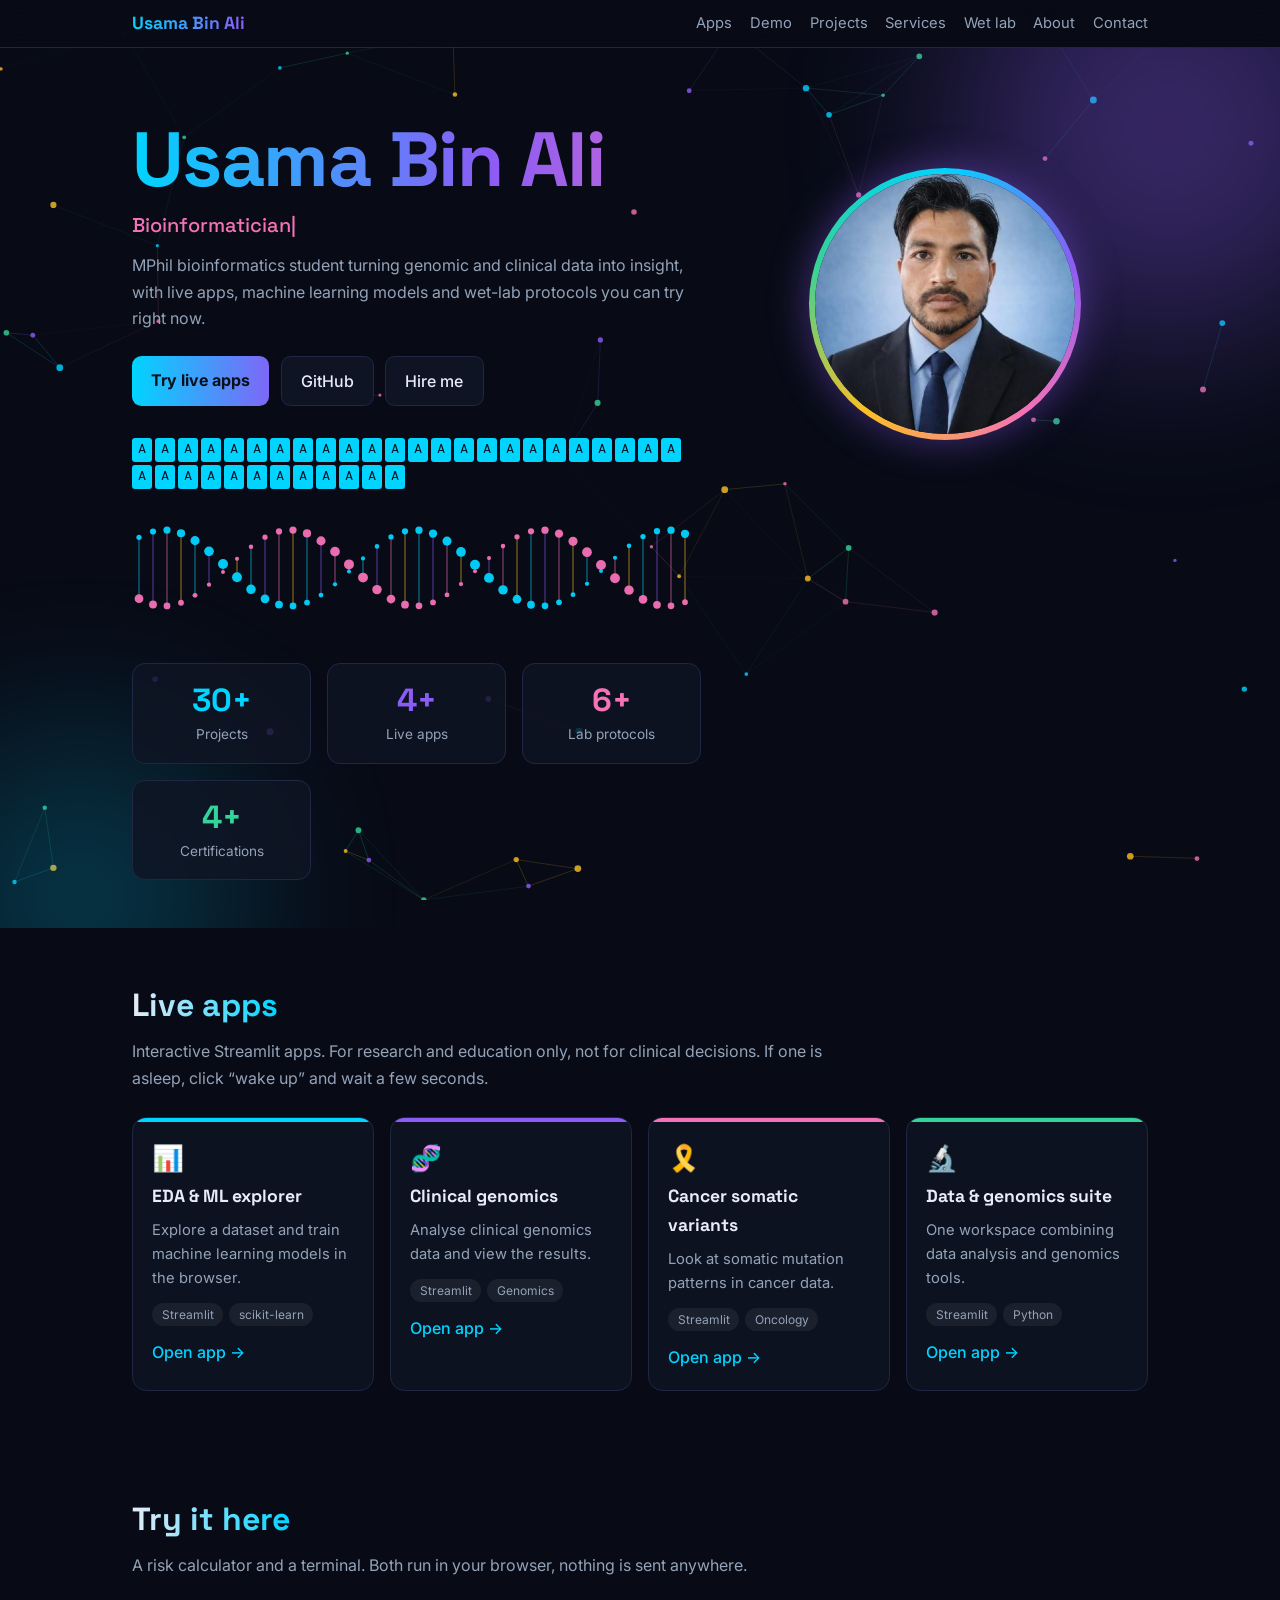
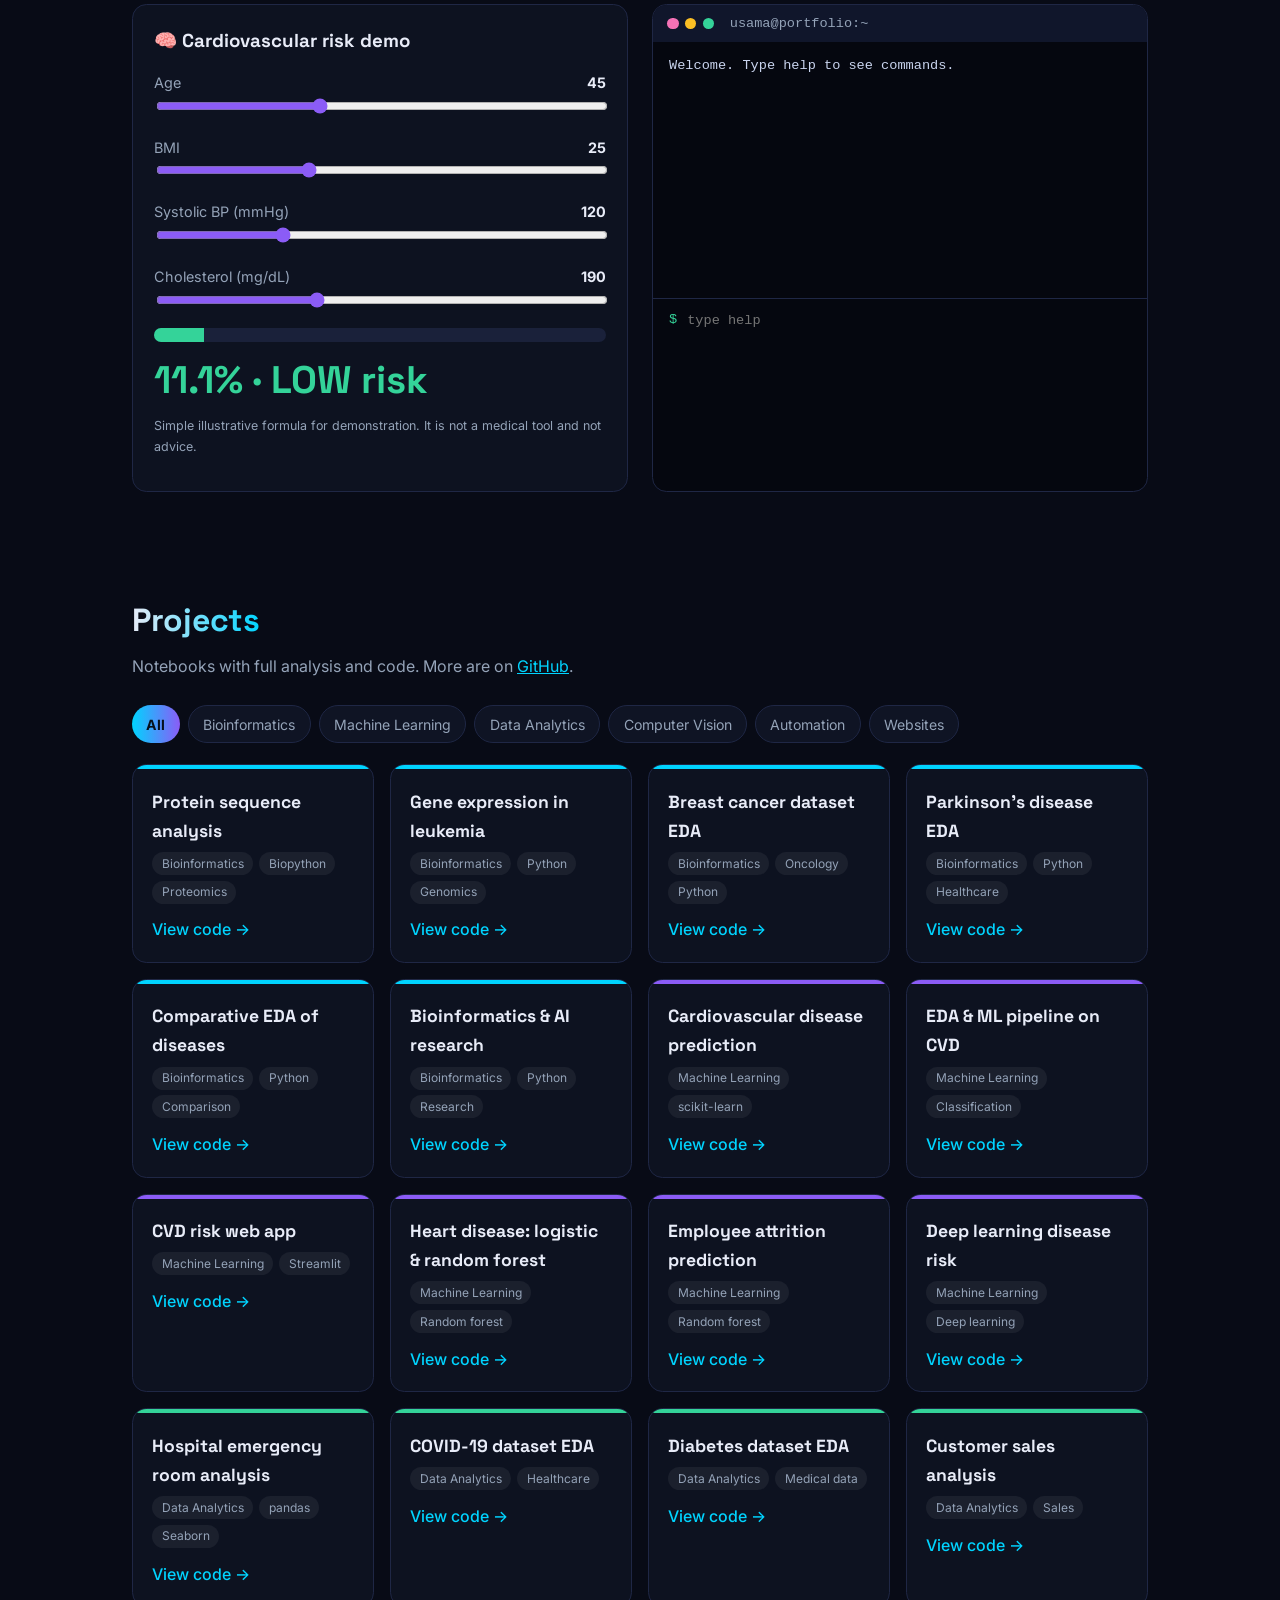
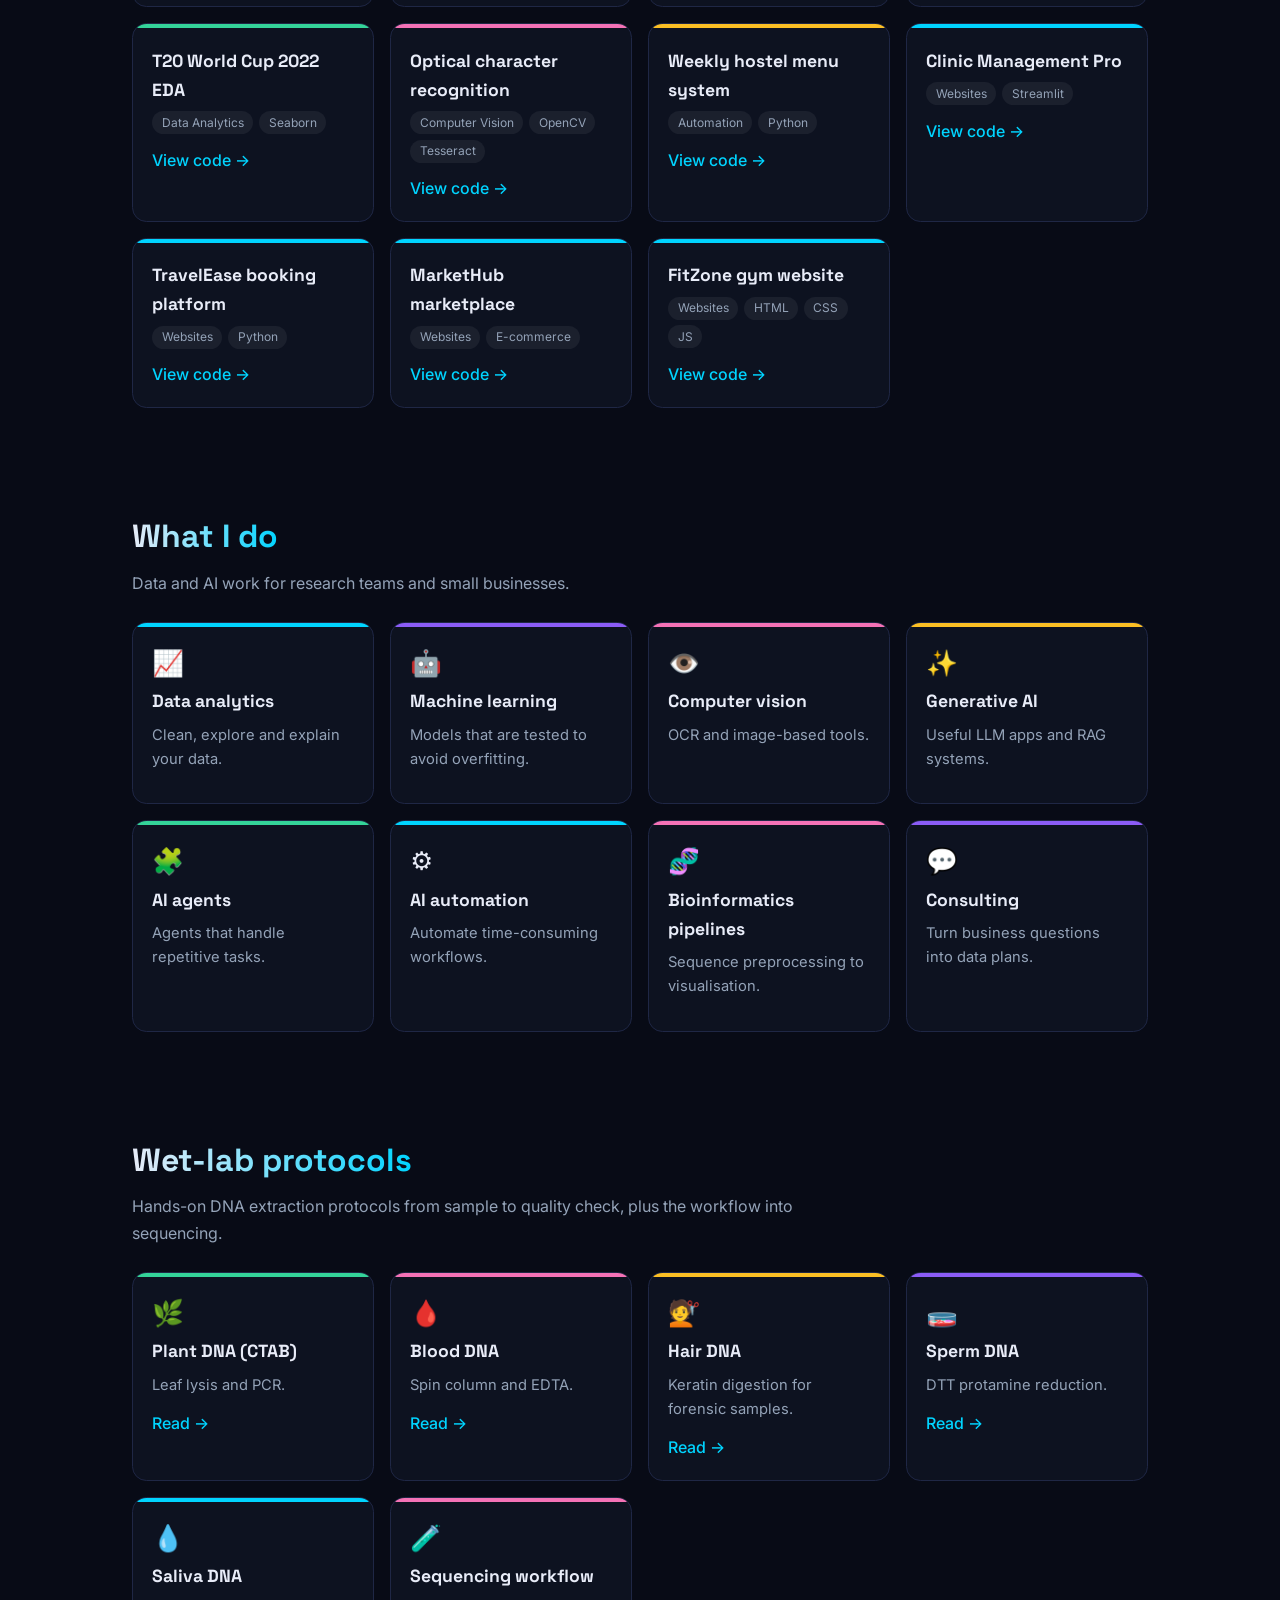
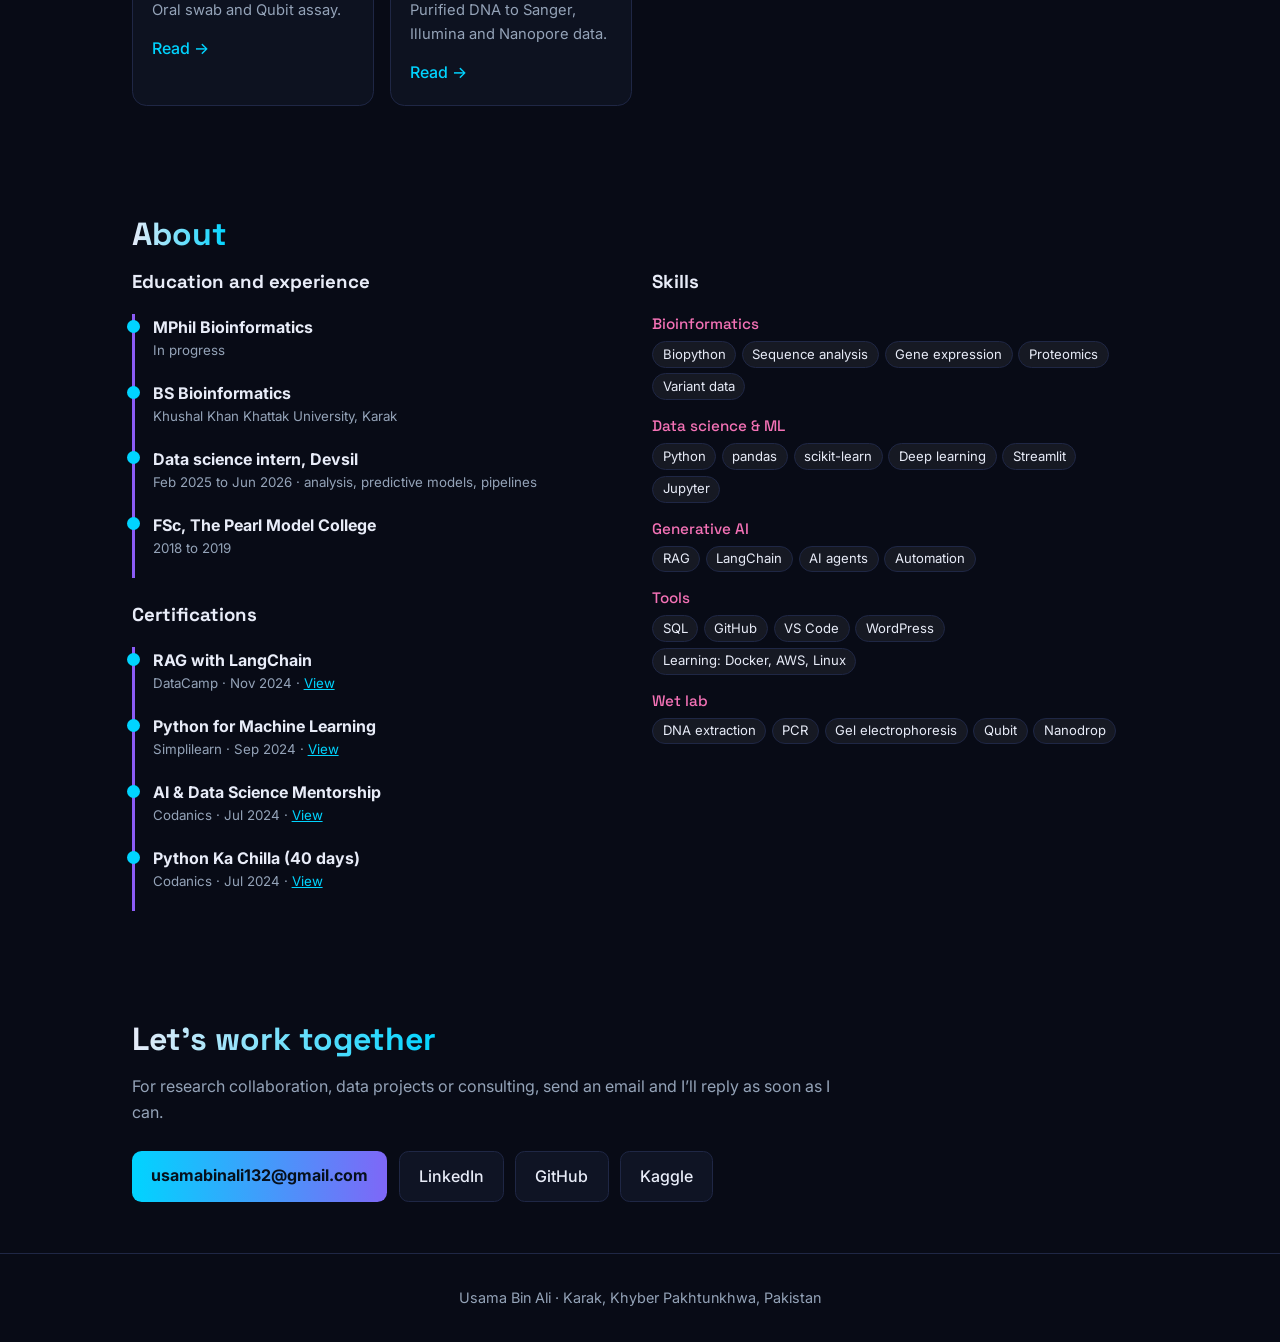
==== commit 7835e40d: "Rename index .html to index.html" ====
--- a/index.html
+++ b/index.html
@@ -1,1960 +1,260 @@
 <!DOCTYPE html>
-<html lang="en" data-theme="dark">
-
+<html lang="en">
 <head>
-  <meta charset="UTF-8">
-  <meta http-equiv="X-UA-Compatible" content="IE=edge">
-  <meta name="viewport" content="width=device-width, initial-scale=1.0">
-  
-  <title>Usama Bin Ali — Bioinformatics, Data Science & AI Portfolio</title>
-
-  <!-- SEO & Social Meta Tags -->
-  <meta name="description" content="Portfolio of Usama Bin Ali - MPhil Bioinformatics Student, Data Scientist, and AI Engineer specializing in computational biology, machine learning, and healthcare AI.">
-  <meta name="theme-color" content="#080b16">
-  
-  <meta property="og:title" content="Usama Bin Ali — Portfolio">
-  <meta property="og:description" content="MPhil Bioinformatics Student, Data Scientist, and AI Engineer portfolio featuring machine learning, bioinformatics pipelines, and web applications.">
-  <meta property="og:image" content="./assets/images/portfolio prfle.png">
-  <meta property="og:type" content="website">
-
-  <!-- Favicon -->
-  <link rel="shortcut icon" href="./assets/images/portfolio prfle.png" type="image/x-icon">
-
-  <!-- Custom CSS -->
-  <link rel="stylesheet" href="./assets/css/style.css">
+<meta charset="utf-8">
+<meta name="viewport" content="width=device-width, initial-scale=1, viewport-fit=cover">
+<title>Usama Bin Ali — Bioinformatics, Data Science &amp; AI Portfolio</title>
+<meta name="description" content="MPhil bioinformatics student, data scientist and AI engineer. Live Streamlit apps, ML demo, genomics notebooks and wet-lab protocols.">
+<meta property="og:title" content="Usama Bin Ali — Portfolio"><meta property="og:image" content="https://usama.devsil.com/assets/images/portfolio%20prfle.png">
+<meta name="theme-color" content="#080b16">
+<link href="https://fonts.googleapis.com/css2?family=Space+Grotesk:wght@500;700&family=Inter:wght@400;500&display=swap" rel="stylesheet">
+<style>
+:root{--bg:#080b16;--card:#0f1424;--line:#1f2745;--tx:#e8ecf8;--mu:#94a3b8;--cy:#00d4ff;--pu:#8b5cf6;--pk:#f472b6;--gr:#34d399;--am:#fbbf24;color-scheme:dark}
+*{box-sizing:border-box}html{scroll-behavior:smooth;scroll-padding-top:4.5rem;padding-top:env(safe-area-inset-top,0px);padding-bottom:env(safe-area-inset-bottom,0px)}
+body{margin:0;background:var(--bg);color:var(--tx);font:400 1rem/1.65 Inter,system-ui,sans-serif;overflow-x:hidden}
+a{color:var(--cy)}a:focus-visible,button:focus-visible,input:focus-visible{outline:3px solid var(--cy);outline-offset:2px}
+.w{max-width:66rem;margin:0 auto;padding:0 1.25rem;position:relative}
+h1,h2,h3{font-family:"Space Grotesk",sans-serif;margin:0}
+.nav{position:sticky;top:0;z-index:9;background:rgba(8,11,22,.88);backdrop-filter:blur(10px);border-bottom:1px solid var(--line)}
+.nav .w{display:flex;gap:1.1rem;align-items:center;flex-wrap:wrap;padding-top:.7rem;padding-bottom:.7rem}
+.nav b{font:700 1.1rem "Space Grotesk";margin-right:auto;background:linear-gradient(90deg,var(--cy),var(--pu));-webkit-background-clip:text;background-clip:text;color:transparent}
+.nav a{color:var(--mu);text-decoration:none;font-size:.92rem}.nav a:hover{color:var(--cy)}
+.hero{padding:4.5rem 0 3rem;position:relative;overflow:hidden}
+.blob{position:absolute;border-radius:50%;filter:blur(90px);opacity:.35;z-index:0}
+.b1{width:26rem;height:26rem;background:var(--pu);top:-8rem;right:-6rem}.b2{width:20rem;height:20rem;background:var(--cy);bottom:-8rem;left:-5rem;opacity:.22}
+.hero .w{display:grid;gap:2.5rem;grid-template-columns:1.4fr 1fr;align-items:center}
+.hero h1{font-size:clamp(2.6rem,7vw,4.8rem);line-height:1.02;letter-spacing:-.02em;background:linear-gradient(95deg,#fff 10%,var(--cy) 55%,var(--pu));-webkit-background-clip:text;background-clip:text;color:transparent}
+.role{font:500 1.25rem "Space Grotesk";color:var(--pk);margin:.9rem 0 .6rem;min-height:1.9rem}
+.hero p{color:var(--mu);max-width:36rem;margin:0 0 1.5rem}
+.btns{display:flex;gap:.7rem;flex-wrap:wrap}
+.btn{padding:.7rem 1.2rem;border-radius:.6rem;text-decoration:none;font-weight:500;border:1.5px solid var(--line);color:var(--tx);background:var(--card)}
+.btn.p{border:0;background:linear-gradient(90deg,var(--cy),var(--pu));color:#06101c;font-weight:700}
+.btn:hover{transform:translateY(-2px);border-color:var(--cy)}
+.pic{justify-self:center;width:min(17rem,70vw);aspect-ratio:1;border-radius:50%;padding:5px;background:conic-gradient(var(--cy),var(--pu),var(--pk),var(--am),var(--gr),var(--cy))}
+.pic img{width:100%;height:100%;border-radius:50%;object-fit:cover;background:var(--card);display:block}
+#seq{display:flex;gap:3px;flex-wrap:wrap;margin-top:2rem;font:500 .75rem ui-monospace,monospace}
+#seq span{width:1.25rem;height:1.5rem;display:grid;place-items:center;border-radius:3px;color:#06101c;animation:pop 2.4s ease-in-out infinite}
+@keyframes pop{50%{transform:translateY(-5px)}}
+.stats{display:grid;grid-template-columns:repeat(auto-fit,minmax(9rem,1fr));gap:1rem;margin:2.5rem 0 0}
+.stat{background:var(--card);border:1px solid var(--line);border-radius:.8rem;padding:1rem;text-align:center}
+.stat b{display:block;font:700 2rem "Space Grotesk";color:var(--cy)}.stat:nth-child(2) b{color:var(--pu)}.stat:nth-child(3) b{color:var(--pk)}.stat:nth-child(4) b{color:var(--gr)}
+.stat span{color:var(--mu);font-size:.85rem}
+section{padding:3.2rem 0}
+h2{font-size:2rem;margin-bottom:.4rem;display:inline-block;background:linear-gradient(90deg,var(--tx),var(--cy));-webkit-background-clip:text;background-clip:text;color:transparent}
+.lede{color:var(--mu);max-width:44rem;margin:0 0 1.6rem}
+.grid{display:grid;gap:1rem;grid-template-columns:repeat(auto-fill,minmax(15rem,1fr))}
+.card{background:var(--card);border:1px solid var(--line);border-radius:.9rem;padding:1.2rem;position:relative;overflow:hidden;transition:transform .2s,border-color .2s}
+.card:hover{transform:translateY(-3px);border-color:var(--c,var(--cy))}
+.card::before{content:"";position:absolute;inset:0 0 auto;height:4px;background:var(--c,var(--cy))}
+.card h3{font-size:1.1rem;margin:.2rem 0 .4rem}.card p{color:var(--mu);font-size:.92rem;margin:0 0 .8rem}
+.ic{font-size:1.6rem}
+.tags{display:flex;flex-wrap:wrap;gap:.35rem;list-style:none;margin:0 0 .8rem;padding:0}
+.tags li{font-size:.75rem;padding:.1rem .6rem;border-radius:99px;background:rgba(255,255,255,.06);color:var(--mu)}
+.card a{font-weight:500;text-decoration:none}.card a:hover{text-decoration:underline}
+.demo{display:grid;gap:1.5rem;grid-template-columns:repeat(auto-fit,minmax(18rem,1fr))}
+.panel{background:var(--card);border:1px solid var(--line);border-radius:.9rem;padding:1.3rem}
+label{display:flex;justify-content:space-between;font-size:.9rem;color:var(--mu);margin-top:.9rem}label b{color:var(--tx)}
+input[type=range]{width:100%;accent-color:var(--pu)}
+.meter{height:.9rem;border-radius:99px;background:#1a213a;overflow:hidden;margin:.8rem 0}
+#bar{height:100%;width:0;background:var(--gr);transition:width .4s,background .4s}
+#score{font:700 2.4rem "Space Grotesk"}.note{font-size:.78rem;color:var(--mu)}
+.term{background:#05070f;border:1px solid var(--line);border-radius:.9rem;overflow:hidden;font:.85rem/1.55 ui-monospace,Menlo,monospace}
+.term header{background:#10162b;padding:.5rem .9rem;display:flex;gap:.4rem;align-items:center}
+.term header i{width:.7rem;height:.7rem;border-radius:50%;background:var(--pk)}.term header i:nth-child(2){background:var(--am)}.term header i:nth-child(3){background:var(--gr)}
+#out{height:16rem;overflow:auto;padding:.8rem 1rem;white-space:pre-wrap;color:#c9d4ee}
+.pr{display:flex;gap:.5rem;padding:.6rem 1rem;border-top:1px solid var(--line)}.pr span{color:var(--gr)}
+.pr input{flex:1;background:none;border:0;color:var(--tx);font:inherit;outline-offset:6px}
+.chips{display:flex;gap:.5rem;flex-wrap:wrap;margin-bottom:1.3rem}
+.chips button{font:inherit;font-size:.88rem;cursor:pointer;padding:.4rem .9rem;border-radius:99px;border:1px solid var(--line);background:var(--card);color:var(--mu)}
+.chips button[aria-pressed=true]{background:linear-gradient(90deg,var(--cy),var(--pu));color:#06101c;border:0;font-weight:700}
+.cols{display:grid;gap:1.5rem;grid-template-columns:repeat(auto-fit,minmax(18rem,1fr))}
+.tl{list-style:none;margin:0;padding:0}.tl li{padding:0 0 1.1rem 1.1rem;border-left:3px solid var(--pu);position:relative}
+.tl li::before{content:"";position:absolute;left:-8px;top:.35rem;width:13px;height:13px;border-radius:50%;background:var(--cy)}
+.tl small{display:block;color:var(--mu)}
+.sk h4{margin:1rem 0 .5rem;font:500 .95rem "Space Grotesk";color:var(--pk)}
+.sk .tags li{font-size:.82rem;color:var(--tx);border:1px solid var(--line)}
+.gh{max-width:100%;border-radius:.8rem;margin-top:1.2rem}
+footer{border-top:1px solid var(--line);padding:2rem 0;color:var(--mu);font-size:.9rem;text-align:center}
+#bg{position:fixed;inset:0;width:100%;height:100%;z-index:0;pointer-events:none}
+main,footer{position:relative;z-index:1}
+#prog{position:fixed;top:0;left:0;height:3px;width:0;z-index:20;background:linear-gradient(90deg,var(--cy),var(--pu),var(--pk),var(--am))}
+.card,.panel,.stat{background:rgba(15,20,36,.8)}
+.card:hover{box-shadow:0 14px 34px -14px var(--c,var(--cy))}
+.b1{animation:fl 14s ease-in-out infinite alternate}.b2{animation:fl 11s ease-in-out infinite alternate-reverse}
+@keyframes fl{to{transform:translate(-3rem,2.5rem) scale(1.18)}}
+.hero h1{background-image:linear-gradient(90deg,var(--cy),var(--pu),var(--pk),var(--am),var(--cy));background-size:250% 100%;animation:sh 7s ease-in-out infinite alternate}
+.btn.p{background-image:linear-gradient(90deg,var(--cy),var(--pu),var(--pk));background-size:220% 100%;animation:sh 5s ease-in-out infinite alternate}
+@keyframes sh{to{background-position:100% 0}}
+.pic{background:none;position:relative}
+.pic::before{content:"";position:absolute;inset:0;border-radius:50%;background:conic-gradient(var(--cy),var(--pu),var(--pk),var(--am),var(--gr),var(--cy));animation:spin 6s linear infinite;box-shadow:0 0 40px rgba(139,92,246,.45)}
+.pic{padding:6px}
+.pic::before{z-index:1}
+.pic img,.pic .ph{position:relative;z-index:2;display:block;width:100%;height:100%;border-radius:50%;object-fit:cover;object-position:center 20%}
+.pic .ph{display:grid;place-items:center;background:var(--card);font:700 4rem "Space Grotesk";color:var(--cy)}
+@keyframes spin{to{transform:rotate(1turn)}}
+.rv{opacity:0}.rv.in{opacity:1;animation:up .7s backwards;animation-delay:var(--d,0s)}
+@keyframes up{from{opacity:0;transform:translateY(26px)}to{opacity:1;transform:none}}
+@media(max-width:760px){.hero .w{grid-template-columns:1fr}.pic{order:-1}}
+@media(prefers-reduced-motion:reduce){*{animation:none!important;transition:none!important}html{scroll-behavior:auto}}
+</style>
 </head>
-
 <body>
-
-  <!--
-    - #MAIN CONTAINER
-  -->
-  <main>
-
-    <!--
-      - #SIDEBAR HERO
-    -->
-    <aside class="sidebar" data-sidebar>
-
-      <div class="sidebar-info">
-
-        <figure class="avatar-box">
-          <img src="./assets/images/portfolio prfle.png" alt="Usama Bin Ali Profile Picture" width="80">
-        </figure>
-
-        <div class="info-content">
-          <h1 class="name" title="Usama Bin Ali">Usama Bin Ali</h1>
-          <p class="title">Bioinformatician</p>
-          <button class="voice-intro-btn" onclick="playVoiceIntro()" style="margin-top: 8px;">
-            <ion-icon name="volume-medium-outline"></ion-icon> Voice Intro
-          </button>
-        </div>
-
-        <!-- Global Theme Controls inside Sidebar -->
-        <div class="header-controls">
-          <button class="theme-toggle-btn" onclick="toggleTheme()" aria-label="Toggle dark and light mode">
-            <ion-icon name="sunny-outline"></ion-icon>
-          </button>
-          <button class="focus-toggle-btn" onclick="toggleFocusMode()" aria-label="Toggle focus mode">
-            <ion-icon name="eye-off-outline"></ion-icon>
-          </button>
-        </div>
-
-        <button class="info_more-btn" data-sidebar-btn aria-label="Show Contacts">
-          <span>Show Contacts</span>
-          <ion-icon name="chevron-down"></ion-icon>
-        </button>
-
-      </div>
-
-      <div class="sidebar-info_more">
-
-        <div class="separator"></div>
-
-        <ul class="contacts-list">
-
-          <li class="contact-item">
-            <div class="icon-box">
-              <ion-icon name="mail-outline"></ion-icon>
-            </div>
-            <div class="contact-info">
-              <p class="contact-title">Email</p>
-              <a href="mailto:usamabinali132@gmail.com" class="contact-link">usamabinali132@gmail.com</a>
-            </div>
-          </li>
-
-          <li class="contact-item">
-            <div class="icon-box">
-              <ion-icon name="phone-portrait-outline"></ion-icon>
-            </div>
-            <div class="contact-info">
-              <p class="contact-title">Phone</p>
-              <a href="tel:+923189204386" class="contact-link">+923189204386</a>
-            </div>
-          </li>
-
-          <li class="contact-item">
-            <div class="icon-box">
-              <ion-icon name="calendar-outline"></ion-icon>
-            </div>
-            <div class="contact-info">
-              <p class="contact-title">Birthday</p>
-              <time datetime="2001-12-12">December 12, 2001</time>
-            </div>
-          </li>
-
-          <li class="contact-item">
-            <div class="icon-box">
-              <ion-icon name="location-outline"></ion-icon>
-            </div>
-            <div class="contact-info">
-              <p class="contact-title">Location</p>
-              <address>Karak, KPK, Pakistan</address>
-            </div>
-          </li>
-
-        </ul>
-
-        <div class="separator"></div>
-
-        <ul class="social-list">
-
-          <li class="social-item">
-            <a href="https://github.com/usama488" class="social-link" target="_blank" aria-label="GitHub Profile">
-              <ion-icon name="logo-github"></ion-icon>
-            </a>
-          </li>
-
-          <li class="social-item">
-            <a href="https://www.kaggle.com/usamabinali" class="social-link" target="_blank" aria-label="Kaggle Profile">
-              <img src="https://upload.wikimedia.org/wikipedia/commons/7/7c/Kaggle_logo.png" alt="Kaggle Logo" style="width: 20px; height: 20px;">
-            </a>
-          </li>
-
-          <li class="social-item">
-            <a href="https://www.linkedin.com/in/usama-bin-ali-40a8502b0/" class="social-link" target="_blank" aria-label="LinkedIn Profile">
-              <ion-icon name="logo-linkedin"></ion-icon>
-            </a>
-          </li>
-
-          <li class="social-item">
-            <a href="https://www.instagram.com/usamabinali132/" class="social-link" target="_blank" aria-label="Instagram Profile">
-              <ion-icon name="logo-instagram"></ion-icon>
-            </a>
-          </li>
-
-          <li class="social-item">
-            <a href="https://x.com/UsamaBinAl50820" class="social-link" target="_blank" aria-label="X Twitter Profile">
-              <ion-icon name="logo-twitter"></ion-icon>
-            </a>
-          </li>
-
-        </ul>
-
-      </div>
-
-    </aside>
-
-
-    <!--
-      - #MAIN CONTENT
-    -->
-    <div class="main-content">
-
-      <!--
-        - #NAVBAR
-      -->
-      <nav class="navbar">
-        <ul class="navbar-list">
-          <li class="navbar-item">
-            <button class="navbar-link active" data-nav-link>About</button>
-          </li>
-          <li class="navbar-item">
-            <button class="navbar-link" data-nav-link>Resume</button>
-          </li>
-          <li class="navbar-item">
-            <button class="navbar-link" data-nav-link>Certifications</button>
-          </li>
-          <li class="navbar-item">
-            <button class="navbar-link" data-nav-link>Portfolio</button>
-          </li>
-          <li class="navbar-item">
-            <button class="navbar-link" data-nav-link>Contact</button>
-          </li>
-        </ul>
-      </nav>
-
-
-      <!--
-        - #ABOUT PAGE
-      -->
-      <article class="about active" data-page="about">
-
-        <header>
-          <h2 class="h2 article-title">About me</h2>
-        </header>
-
-        <!-- Dynamic Time Greeting Banner -->
-        <div class="time-greeting-banner">
-          <span id="time-greeting">Welcome to my portfolio!</span>
-          <span style="font-size: 11px; color: var(--text-dim);">⚡ Client-Side AI Powered</span>
-        </div>
-
-        <section class="about-text">
-          <p>
-            I am an MPhil Bioinformatics student with expertise in computational biology and data science. I have completed formal training in Data Science, developing strong skills in data analysis, machine learning, and research-driven problem solving I am passionate about transforming complex biological data into actionable insights and contributing to innovative, data-driven research at the intersection of bioinformatics, data science, and healthcare.
-          </p>
-        </section>
-
-        <!-- Stats Counter Section -->
-        <section class="stats-container">
-          <div class="stat-card">
-            <div class="stat-number" data-target="30">0+</div>
-            <div class="stat-label">Projects</div>
-          </div>
-          <div class="stat-card">
-            <div class="stat-number" data-target="4">0+</div>
-            <div class="stat-label">Certifications</div>
-          </div>
-          <div class="stat-card">
-            <div class="stat-number" data-target="7">0+</div>
-            <div class="stat-label">Months Exp</div>
-          </div>
-          <div class="stat-card">
-            <div class="stat-number" data-target="10">0+</div>
-            <div class="stat-label">Services</div>
-          </div>
-        </section>
-
-        <!-- Interactive ML Model Demo Card -->
-        <section class="ml-demo-section">
-          <h3 class="h3 service-title">Try My ML Model (Live Demo)</h3>
-          <div class="ml-demo-card">
-            <h4 class="h4" style="color: var(--accent-cyan); font-size: 15px;">🧠 Cardiovascular Disease Risk Predictor</h4>
-            <p style="font-size: 12px; color: var(--text-muted); margin-top: 4px;">Adjust clinical parameters below to compute real-time ML risk prediction score using client-side logistic decision trees.</p>
-            
-            <div class="ml-demo-grid">
-              <div class="ml-input-group">
-                <label for="ml-age">Age (years)</label>
-                <input type="number" id="ml-age" value="48" min="18" max="90">
-              </div>
-              <div class="ml-input-group">
-                <label for="ml-bmi">BMI (kg/m²)</label>
-                <input type="number" id="ml-bmi" value="27.4" step="0.1" min="15" max="50">
-              </div>
-              <div class="ml-input-group">
-                <label for="ml-bps">Blood Pressure (mmHg)</label>
-                <input type="number" id="ml-bps" value="132" min="80" max="220">
-              </div>
-              <div class="ml-input-group">
-                <label for="ml-chol">Cholesterol (mg/dL)</label>
-                <input type="number" id="ml-chol" value="210" min="100" max="400">
-              </div>
-            </div>
-
-            <button class="ml-predict-btn" onclick="runMLPredictor()">
-              ⚡ Run Prediction Model
-            </button>
-
-            <div class="ml-result-box" id="ml-result-box">
-              <span style="font-size: 12px; color: var(--text-muted);">Estimated Disease Risk Score:</span>
-              <strong id="ml-result-score" style="font-size: 20px; color: var(--accent-cyan); margin-left: 8px;">0.0%</strong>
-              <span id="ml-result-badge" class="risk-badge low">LOW RISK</span>
-            </div>
-          </div>
-        </section>
-
-        <!-- Interactive Terminal Widget -->
-        <section class="terminal-widget">
-          <div class="terminal-header">
-            <div class="terminal-dots">
-              <div class="dot-btn dot-red"></div>
-              <div class="dot-btn dot-yellow"></div>
-              <div class="dot-btn dot-green"></div>
-            </div>
-            <div class="terminal-title">usama@devsil:~ (zsh)</div>
-          </div>
-          <div class="terminal-body">
-            <div class="terminal-output" id="terminal-output">
-              <div class="terminal-response">Welcome to Usama's interactive terminal! Type <span style="color:#00d4ff;">help</span> to view available commands.</div>
-            </div>
-            <div class="terminal-input-line">
-              <span class="terminal-prompt">usama@devsil:~$</span>
-              <input type="text" id="terminal-input" placeholder="type 'whoami', 'skills', 'projects', 'contact'..." autocomplete="off" spellcheck="false">
-            </div>
-          </div>
-        </section>
-
-        <!-- Live GitHub Stats Embed Card -->
-        <section class="github-stats-section">
-          <h3 class="h3 service-title">GitHub Activity</h3>
-          <div class="github-stats-container">
-            <!-- EDIT: Change usama488 to your real GitHub username if needed -->
-            <img src="https://github-readme-stats.vercel.app/api?username=usama488&show_icons=true&theme=dark&hide_border=true&bg_color=0f1424&title_color=00d4ff&text_color=94a3b8&icon_color=8b5cf6" alt="Usama Bin Ali GitHub Stats" loading="lazy">
-          </div>
-        </section>
-
-        <!-- Services Section -->
-        <section class="service">
-
-          <h3 class="h3 service-title">What i'm doing</h3>
-
-          <ul class="service-list">
-
-            <li class="service-item">
-              <div class="service-icon-box">
-                <ion-icon name="stats-chart-outline"></ion-icon>
-              </div>
-              <div class="service-content-box">
-                <h4 class="h4 service-item-title">Data Analytics</h4>
-                <p class="service-item-text">
-                  One of my favorite part of the project is Data Analysis. I Analyze the Data and solve complex problems with it.
-                </p>
-              </div>
-            </li>
-
-            <li class="service-item">
-              <div class="service-icon-box">
-                <ion-icon name="hardware-chip-outline"></ion-icon>
-              </div>
-              <div class="service-content-box">
-                <h4 class="h4 service-item-title">Machine Learning</h4>
-                <p class="service-item-text">
-                  I train AI models with best accuracy, remove robustness and overfitting from the trained model.
-                </p>
-              </div>
-            </li>
-
-            <li class="service-item">
-              <div class="service-icon-box">
-                <ion-icon name="eye-outline"></ion-icon>
-              </div>
-              <div class="service-content-box">
-                <h4 class="h4 service-item-title">Computer Vision</h4>
-                <p class="service-item-text">
-                  I give vision power to AI Technologies.
-                </p>
-              </div>
-            </li>
-
-            <li class="service-item">
-              <div class="service-icon-box">
-                <ion-icon name="sparkles-outline"></ion-icon>
-              </div>
-              <div class="service-content-box">
-                <h4 class="h4 service-item-title">Generative AI</h4>
-                <p class="service-item-text">
-                  I made LLMs fine tuned, and build fuctional AI Apps for special purposes and Bussiness needs.
-                </p>
-              </div>
-            </li>
-
-            <li class="service-item">
-              <div class="service-icon-box">
-                <ion-icon name="people-outline"></ion-icon>
-              </div>
-              <div class="service-content-box">
-                <h4 class="h4 service-item-title">AI Agents Development</h4>
-                <p class="service-item-text">
-                  I build AI Agents for saving the time taken by humans on repitive and logical tasks.
-                </p>
-              </div>
-            </li>
-
-            <li class="service-item">
-              <div class="service-icon-box">
-                <ion-icon name="flash-outline"></ion-icon>
-              </div>
-              <div class="service-content-box">
-                <h4 class="h4 service-item-title">AI Automation</h4>
-                <p class="service-item-text">
-                  I Automate tasks with AI that are repititive and time consuming.
-                </p>
-              </div>
-            </li>
-
-            <li class="service-item">
-              <div class="service-icon-box">
-                <ion-icon name="cloud-upload-outline"></ion-icon>
-              </div>
-              <div class="service-content-box">
-                <h4 class="h4 service-item-title">MLOPs</h4>
-                <p class="service-item-text">
-                  I deploy your AI model on AWS cloud services.
-                </p>
-              </div>
-            </li>
-
-            <li class="service-item">
-              <div class="service-icon-box">
-                <ion-icon name="briefcase-outline"></ion-icon>
-              </div>
-              <div class="service-content-box">
-                <h4 class="h4 service-item-title">Consultency</h4>
-                <p class="service-item-text">
-                  Provide Consultency to my clients about solving their business problems through data provided by them.
-                </p>
-              </div>
-            </li>
-
-            <!-- NEW REQUIRED SERVICE: Wet Lab DNA Extraction Collection -->
-            <li class="service-item" style="grid-column: span 2; background: linear-gradient(135deg, rgba(15, 23, 42, 0.6), rgba(30, 41, 59, 0.8)); border: 1px solid rgba(14, 165, 233, 0.3); border-radius: 16px; padding: 24px;">
-              <div class="service-icon-box" style="margin-bottom: 12px;">
-                <ion-icon name="flask-outline" style="font-size: 2.2rem; color: #00d4ff;"></ion-icon>
-              </div>
-              <div class="service-content-box">
-                <div style="display: flex; justify-content: space-between; align-items: center; flex-wrap: wrap; gap: 8px;">
-                  <h4 class="h4 service-item-title" style="margin: 0;">Wet Lab DNA Extraction Portfolio (5-Part Series)</h4>
-                  <span style="font-size: 0.75rem; background: rgba(0,212,255,0.15); color: #00d4ff; padding: 4px 10px; border-radius: 12px; border: 1px solid rgba(0,212,255,0.3); font-weight: 600;">Published Protocols</span>
-                </div>
-                <p class="service-item-text" style="margin-top: 8px; margin-bottom: 16px; color: #94a3b8;">
-                  Complete, hands-on molecular biology laboratory protocols from sample collection to PCR amplification, agarose gel electrophoresis, and Qubit/Nanodrop quality analysis:
-                </p>
-
-                <!-- Project Links Grid -->
-                <div style="display: grid; grid-template-columns: repeat(auto-fit, minmax(210px, 1fr)); gap: 10px; margin-bottom: 16px;">
-                  <a href="wetlab-dna-extraction.html" style="background: rgba(15, 118, 110, 0.2); border: 1px solid rgba(22, 163, 74, 0.4); padding: 10px; border-radius: 8px; text-decoration: none; color: #ffffff; transition: transform 0.2s;" onmouseover="this.style.transform='translateY(-2px)'" onmouseout="this.style.transform='translateY(0)'">
-                    <div style="font-size: 0.85rem; font-weight: 600; color: #4ade80;">1. CTAB Plant DNA</div>
-                    <div style="font-size: 0.75rem; color: #cbd5e1;">Plant leaf CTAB lysis & PCR</div>
-                  </a>
-                  <a href="wetlab-blood-dna-extraction.html" style="background: rgba(29, 78, 216, 0.2); border: 1px solid rgba(14, 165, 233, 0.4); padding: 10px; border-radius: 8px; text-decoration: none; color: #ffffff; transition: transform 0.2s;" onmouseover="this.style.transform='translateY(-2px)'" onmouseout="this.style.transform='translateY(0)'">
-                    <div style="font-size: 0.85rem; font-weight: 600; color: #38bdf8;">2. Blood DNA</div>
-                    <div style="font-size: 0.75rem; color: #cbd5e1;">Clinical spin column & EDTA</div>
-                  </a>
-                  <a href="wetlab-hair-dna-extraction.html" style="background: rgba(139, 92, 246, 0.2); border: 1px solid rgba(168, 85, 247, 0.4); padding: 10px; border-radius: 8px; text-decoration: none; color: #ffffff; transition: transform 0.2s;" onmouseover="this.style.transform='translateY(-2px)'" onmouseout="this.style.transform='translateY(0)'">
-                    <div style="font-size: 0.85rem; font-weight: 600; color: #c084fc;">3. Hair DNA</div>
-                    <div style="font-size: 0.75rem; color: #cbd5e1;">Forensic keratin digestion</div>
-                  </a>
-                  <a href="wetlab-sperm-dna-extraction.html" style="background: rgba(79, 70, 229, 0.2); border: 1px solid rgba(99, 102, 241, 0.4); padding: 10px; border-radius: 8px; text-decoration: none; color: #ffffff; transition: transform 0.2s;" onmouseover="this.style.transform='translateY(-2px)'" onmouseout="this.style.transform='translateY(0)'">
-                    <div style="font-size: 0.85rem; font-weight: 600; color: #818cf8;">4. Sperm DNA</div>
-                    <div style="font-size: 0.75rem; color: #cbd5e1;">DTT protamine reduction</div>
-                  </a>
-                  <a href="wetlab-saliva-dna-extraction.html" style="background: rgba(13, 148, 136, 0.2); border: 1px solid rgba(20, 184, 166, 0.4); padding: 10px; border-radius: 8px; text-decoration: none; color: #ffffff; transition: transform 0.2s;" onmouseover="this.style.transform='translateY(-2px)'" onmouseout="this.style.transform='translateY(0)'">
-                    <div style="font-size: 0.85rem; font-weight: 600; color: #2dd4bf;">5. Saliva DNA</div>
-                    <div style="font-size: 0.75rem; color: #cbd5e1;">Oral swab & Qubit assay</div>
-                  </a>
-                </div>
-              </div>
-            </li>
-
-            <!-- SCIENTIFIC BRIDGE: DNA Sequencing Workflow -->
-            <li class="service-item" style="grid-column: span 2; background: linear-gradient(135deg, rgba(37, 99, 235, 0.2), rgba(124, 58, 237, 0.2)); border: 1px dashed rgba(56, 189, 248, 0.5); border-radius: 12px; padding: 16px; display: flex; align-items: center; justify-content: space-between; flex-wrap: wrap; gap: 12px;">
-              <div style="display: flex; align-items: center; gap: 12px;">
-                <ion-icon name="hardware-chip-outline" style="font-size: 1.8rem; color: #38bdf8;"></ion-icon>
-                <div>
-                  <h5 style="margin: 0; color: #ffffff; font-size: 0.95rem; font-weight: 600;">Scientific Handoff Bridge: DNA Sequencing Workflow</h5>
-                  <p style="margin: 2px 0 0; font-size: 0.8rem; color: #94a3b8;">Connecting purified Wet Lab DNA samples to Sanger, NGS Illumina & Nanopore FASTQ data generation.</p>
-                </div>
-              </div>
-              <a href="dna-sequencing-workflow.html" style="background: #2563eb; color: #ffffff; padding: 8px 18px; border-radius: 20px; text-decoration: none; font-size: 0.82rem; font-weight: 600; transition: background 0.2s;">View Sequencing Protocol &rarr;</a>
-            </li>
-
-            <!-- SERVICE: Bioinformatics Pipeline -->
-            <li class="service-item">
-              <div class="service-icon-box">
-                <ion-icon name="git-network-outline"></ion-icon>
-              </div>
-              <div class="service-content-box">
-                <h4 class="h4 service-item-title">Bioinformatics Pipeline</h4>
-                <p class="service-item-text">
-                  Building end-to-end computational biology pipelines covering raw genomic sequence preprocessing, alignment, variant calling, structural analysis, and biological data visualization.
-                </p>
-              </div>
-            </li>
-
-          </ul>
-
-        </section>
-
-        <!-- Testimonials -->
-        <section class="testimonials">
-
-          <h3 class="h3 testimonials-title">Testimonials</h3>
-
-          <ul class="testimonials-list has-scrollbar">
-
-            <li class="testimonials-item">
-              <div class="content-card" data-testimonials-item>
-                <figure class="testimonials-avatar-box">
-                  <img src="./assets/images/clients/maazali.png" alt="Maaz Ali Client Avatar" width="60" data-testimonials-avatar>
-                </figure>
-                <h4 class="h4 testimonials-item-title" data-testimonials-title>Maaz Ali</h4>
-                <div class="testimonials-text" data-testimonials-text>
-                  <p>
-                    usama bin ali is ability to turn raw data into actionable insights is truly impressive. He handled our data preprocessing and analysis with precision and produced results that directly impacted our business decisions. His dedication and technical expertise made a complex task look simple.
-                  </p>
-                </div>
-              </div>
-            </li>
-
-            <li class="testimonials-item">
-              <div class="content-card" data-testimonials-item>
-                <figure class="testimonials-avatar-box">
-                  <img src="./assets/images/clients/dramitmitlal.png" alt="Dr. Amit Mittal Client Avatar" width="60" data-testimonials-avatar>
-                </figure>
-                <h4 class="h4 testimonials-item-title" data-testimonials-title>Dr. Amit Mittal</h4>
-                <div class="testimonials-text" data-testimonials-text>
-                  <p>
-                    When it comes to end-to-end data solutions, usama bin ali is the go-to professional. I worked with him on a project requiring data modeling and deployment, and I was amazed by how smoothly the process went. His ability to navigate challenges and deliver on time, all while maintaining high-quality standards, made him an indispensable part of our team.
-                  </p>
-                </div>
-              </div>
-            </li>
-
-            <li class="testimonials-item">
-              <div class="content-card" data-testimonials-item>
-                <figure class="testimonials-avatar-box">
-                  <img src="./assets/images/clients/samri.png" alt="Emily evans Client Avatar" width="60" data-testimonials-avatar>
-                </figure>
-                <h4 class="h4 testimonials-item-title" data-testimonials-title>Emily evans</h4>
-                <div class="testimonials-text" data-testimonials-text>
-                  <p>
-                    Our collaboration with usama bin ali was a game-changer. He not only brought strong technical skills but also a deep understanding of how to make data work for our business. His ability to create seamless data pipelines saved us countless hours, and his clear communication made the entire project stress-free.
-                  </p>
-                </div>
-              </div>
-            </li>
-
-            <li class="testimonials-item">
-              <div class="content-card" data-testimonials-item>
-                <figure class="testimonials-avatar-box">
-                  <img src="./assets/images/clients/Braxton.png" alt="Henry william Client Avatar" width="60" data-testimonials-avatar>
-                </figure>
-                <h4 class="h4 testimonials-item-title" data-testimonials-title>Henry william</h4>
-                <div class="testimonials-text" data-testimonials-text>
-                  <p>
-                    I’ve worked with several data professionals, but usama bin ali stands out for his holistic approach. He didn’t just provide data models; he ensured they were fully integrated into our system, ready to be used. His attention to detail and commitment to delivering exceptional work have set a new standard for our future collaborations.
-                  </p>
-                </div>
-              </div>
-            </li>
-
-          </ul>
-
-        </section>
-
-        <!-- Testimonials Modal -->
-        <div class="modal-container" data-modal-container>
-          <div class="overlay" data-overlay></div>
-          <section class="testimonials-modal">
-            <button class="modal-close-btn" data-modal-close-btn aria-label="Close modal">
-              <ion-icon name="close-outline"></ion-icon>
-            </button>
-            <div class="modal-img-wrapper">
-              <figure class="modal-avatar-box">
-                <img src="./assets/images/avatar-1.png" alt="Client Avatar" width="80" data-modal-img>
-              </figure>
-              <img src="./assets/images/icon-quote.svg" alt="Quote icon">
-            </div>
-            <div class="modal-content">
-              <h4 class="h3 modal-title" data-modal-title>Daniel lewis</h4>
-              <time datetime="2021-06-14">14 June, 2021</time>
-              <div data-modal-text>
-                <p>Testimonial details</p>
-              </div>
-            </div>
-          </section>
-        </div>
-
-        <!-- Clients Section -->
-        <section class="clients">
-          <h3 class="h3 clients-title">Clients</h3>
-          <ul class="clients-list has-scrollbar">
-            <li class="clients-item">
-              <a href="#"><img src="./assets/images/logo-1-color.png" alt="Client Logo 1"></a>
-            </li>
-            <li class="clients-item">
-              <a href="#"><img src="./assets/images/logo-2-color.png" alt="Client Logo 2"></a>
-            </li>
-            <li class="clients-item">
-              <a href="#"><img src="./assets/images/logo-3-color.png" alt="Client Logo 3"></a>
-            </li>
-            <li class="clients-item">
-              <a href="#"><img src="./assets/images/logo-4-color.png" alt="Client Logo 4"></a>
-            </li>
-            <li class="clients-item">
-              <a href="#"><img src="./assets/images/logo-5-color.png" alt="Client Logo 5"></a>
-            </li>
-            <li class="clients-item">
-              <a href="#"><img src="./assets/images/logo-6-color.png" alt="Client Logo 6"></a>
-            </li>
-          </ul>
-        </section>
-
-      </article>
-
-
-      <!--
-        - #RESUME PAGE
-      -->
-      <article class="resume" data-page="resume">
-
-        <header>
-          <h2 class="h2 article-title">Resume</h2>
-        </header>
-
-        <section class="timeline">
-
-          <div class="title-wrapper">
-            <div class="icon-box">
-              <ion-icon name="book-outline"></ion-icon>
-            </div>
-            <h3 class="h3">Education</h3>
-          </div>
-
-          <ol class="timeline-list">
-
-            <li class="timeline-item">
-              <h4 class="h4 timeline-item-title">BS Bioinformatics</h4>
-              <span>In Progress</span>
-              <p class="timeline-text">
-                Completed BS Bioinformatics at Khushal Khan Khattak University Karak, Pakistan.
-              </p>
-            </li>
-
-            <li class="timeline-item">
-              <h4 class="h4 timeline-item-title">FSC</h4>
-              <span>2018 — 2019</span>
-              <p class="timeline-text">
-                I completed my FSC in 2019 at The Pearl Model College Mitha Khel, marking a significant milestone.
-              </p>
-            </li>
-
-            <li class="timeline-item">
-              <h4 class="h4 timeline-item-title">MATRIC</h4>
-              <span>2016 — 2017</span>
-              <p class="timeline-text">
-                Matriculated from Rashid Minhas Shaheed Public School Mitha Khel – paving the way for a bright academic future.
-              </p>
-            </li>
-
-          </ol>
-
-        </section>
-
-        <section class="timeline">
-
-          <div class="title-wrapper">
-            <div class="icon-box">
-              <ion-icon name="briefcase-outline"></ion-icon>
-            </div>
-            <h3 class="h3">Experience</h3>
-          </div>
-
-          <ol class="timeline-list">
-
-            <li class="timeline-item">
-              <h4 class="h4 timeline-item-title">Continuous Learner</h4>
-              <span>Till Death</span>
-              <p class="timeline-text">
-                While my professional experience might be limited, my commitment to growth is not. I have a strong passion for learning new technologies and solving complex problems. I actively seek out challenges to expand my skills and apply them to real-world scenarios. What I may lack in years of experience, I make up for with determination, curiosity, and a relentless drive to deliver impactful solutions.
-              </p>
-            </li>
-
-            <li class="timeline-item">
-              <h4 class="h4 timeline-item-title">Intern - Data Science</h4>
-              <span>February 2025 — June 2026</span>
-              <p class="timeline-text">
-                Completed a 7-month internship at Devsil, where I worked on data analysis and machine learning projects, gaining practical experience in data preprocessing, building predictive models, and generating business insights. Collaborated closely with senior data scientists and contributed to optimizing data pipelines.
-              </p>
-            </li>
-
-          </ol>
-
-        </section>
-
-        <!-- Skills Section -->
-        <section class="skill">
-
-          <h3 class="h3 skills-title">Domain Skills</h3>
-
-          <ul class="skills-list content-card">
-
-            <li class="skills-item">
-              <div class="title-wrapper">
-                <h5 class="h5">Data Analytics</h5>
-                <data value="80">80%</data>
-              </div>
-              <div class="skill-progress-bg">
-                <div class="skill-progress-fill" style="width: 80%;"></div>
-              </div>
-            </li>
-
-            <li class="skills-item">
-              <div class="title-wrapper">
-                <h5 class="h5">Machine Learning</h5>
-                <data value="83">83%</data>
-              </div>
-              <div class="skill-progress-bg">
-                <div class="skill-progress-fill" style="width: 83%;"></div>
-              </div>
-            </li>
-
-            <li class="skills-item">
-              <div class="title-wrapper">
-                <h5 class="h5">Computer Vision</h5>
-                <data value="55">55%</data>
-              </div>
-              <div class="skill-progress-bg">
-                <div class="skill-progress-fill" style="width: 55%;"></div>
-              </div>
-            </li>
-
-            <li class="skills-item">
-              <div class="title-wrapper">
-                <h5 class="h5">Generative AI</h5>
-                <data value="60">60%</data>
-              </div>
-              <div class="skill-progress-bg">
-                <div class="skill-progress-fill" style="width: 60%;"></div>
-              </div>
-            </li>
-
-            <li class="skills-item">
-              <div class="title-wrapper">
-                <h5 class="h5">AI Automation</h5>
-                <data value="60">60%</data>
-              </div>
-              <div class="skill-progress-bg">
-                <div class="skill-progress-fill" style="width: 60%;"></div>
-              </div>
-            </li>
-
-            <li class="skills-item">
-              <div class="title-wrapper">
-                <h5 class="h5">AI Agents Development</h5>
-                <data value="70">70%</data>
-              </div>
-              <div class="skill-progress-bg">
-                <div class="skill-progress-fill" style="width: 70%;"></div>
-              </div>
-            </li>
-
-            <li class="skills-item">
-              <div class="title-wrapper">
-                <h5 class="h5">MLOps</h5>
-                <data value="50">50%</data>
-              </div>
-              <div class="skill-progress-bg">
-                <div class="skill-progress-fill" style="width: 50%;"></div>
-              </div>
-            </li>
-
-            <li class="skills-item">
-              <div class="title-wrapper">
-                <h5 class="h5">Consultancy</h5>
-                <data value="85">85%</data>
-              </div>
-              <div class="skill-progress-bg">
-                <div class="skill-progress-fill" style="width: 85%;"></div>
-              </div>
-            </li>
-
-          </ul>
-
-          <h3 class="h3 skills-title" style="margin-top: 30px;">Technical Skills</h3>
-
-          <ul class="skills-list content-card">
-
-            <li class="skills-item">
-              <div class="title-wrapper">
-                <h5 class="h5">GitHub</h5>
-                <data value="75">75%</data>
-              </div>
-              <div class="skill-progress-bg">
-                <div class="skill-progress-fill" style="width: 75%;"></div>
-              </div>
-            </li>
-
-            <li class="skills-item">
-              <div class="title-wrapper">
-                <h5 class="h5">WordPress</h5>
-                <data value="75">75%</data>
-              </div>
-              <div class="skill-progress-bg">
-                <div class="skill-progress-fill" style="width: 75%;"></div>
-              </div>
-            </li>
-
-            <li class="skills-item">
-              <div class="title-wrapper">
-                <h5 class="h5">Docker</h5>
-                <data value="30">30%</data>
-              </div>
-              <div class="skill-progress-bg">
-                <div class="skill-progress-fill" style="width: 30%;"></div>
-              </div>
-            </li>
-
-            <li class="skills-item">
-              <div class="title-wrapper">
-                <h5 class="h5">AWS</h5>
-                <data value="40">40%</data>
-              </div>
-              <div class="skill-progress-bg">
-                <div class="skill-progress-fill" style="width: 40%;"></div>
-              </div>
-            </li>
-
-            <li class="skills-item">
-              <div class="title-wrapper">
-                <h5 class="h5">SQL</h5>
-                <data value="65">65%</data>
-              </div>
-              <div class="skill-progress-bg">
-                <div class="skill-progress-fill" style="width: 65%;"></div>
-              </div>
-            </li>
-
-            <li class="skills-item">
-              <div class="title-wrapper">
-                <h5 class="h5">Linux</h5>
-                <data value="30">30%</data>
-              </div>
-              <div class="skill-progress-bg">
-                <div class="skill-progress-fill" style="width: 30%;"></div>
-              </div>
-            </li>
-
-            <li class="skills-item">
-              <div class="title-wrapper">
-                <h5 class="h5">Jupyter Notebook</h5>
-                <data value="95">95%</data>
-              </div>
-              <div class="skill-progress-bg">
-                <div class="skill-progress-fill" style="width: 95%;"></div>
-              </div>
-            </li>
-
-            <li class="skills-item">
-              <div class="title-wrapper">
-                <h5 class="h5">VS Code</h5>
-                <data value="93">93%</data>
-              </div>
-              <div class="skill-progress-bg">
-                <div class="skill-progress-fill" style="width: 93%;"></div>
-              </div>
-            </li>
-
-          </ul>
-
-          <h3 class="h3 skills-title" style="margin-top: 30px;">Soft Skills</h3>
-
-          <ul class="skills-list content-card">
-
-            <li class="skills-item">
-              <div class="title-wrapper">
-                <h5 class="h5">Communication</h5>
-                <data value="80">80%</data>
-              </div>
-              <div class="skill-progress-bg">
-                <div class="skill-progress-fill" style="width: 80%;"></div>
-              </div>
-            </li>
-
-            <li class="skills-item">
-              <div class="title-wrapper">
-                <h5 class="h5">Problem Solving</h5>
-                <data value="100">100%</data>
-              </div>
-              <div class="skill-progress-bg">
-                <div class="skill-progress-fill" style="width: 100%;"></div>
-              </div>
-            </li>
-
-            <li class="skills-item">
-              <div class="title-wrapper">
-                <h5 class="h5">Team Work</h5>
-                <data value="85">85%</data>
-              </div>
-              <div class="skill-progress-bg">
-                <div class="skill-progress-fill" style="width: 85%;"></div>
-              </div>
-            </li>
-
-            <li class="skills-item">
-              <div class="title-wrapper">
-                <h5 class="h5">Leadership</h5>
-                <data value="80">80%</data>
-              </div>
-              <div class="skill-progress-bg">
-                <div class="skill-progress-fill" style="width: 80%;"></div>
-              </div>
-            </li>
-
-            <li class="skills-item">
-              <div class="title-wrapper">
-                <h5 class="h5">Time Management</h5>
-                <data value="88">88%</data>
-              </div>
-              <div class="skill-progress-bg">
-                <div class="skill-progress-fill" style="width: 88%;"></div>
-              </div>
-            </li>
-
-          </ul>
-
-        </section>
-
-      </article>
-
-
-      <!--
-        - #CERTIFICATIONS PAGE
-      -->
-      <article class="blog" data-page="certifications">
-
-        <header>
-          <h2 class="h2 article-title">Certifications</h2>
-        </header>
-
-        <section class="blog-posts">
-          <ul class="blog-posts-list">
-
-            <li class="blog-post-item">
-              <a href="./assets/images/certificates/certificate-1727174127490.jpg" target="_blank">
-                <figure class="blog-banner-box project-img">
-                  <img src="./assets/images/certificates/certificate-1727174127490.jpg" alt="Python Ka Chilla (40-Days) Certificate" loading="lazy">
-                </figure>
-                <div class="blog-content">
-                  <div class="blog-meta">
-                    <p class="blog-category">Codanics</p>
-                    <span class="dot"></span>
-                    <time datetime="2024-07-07">July 7, 2024</time>
-                  </div>
-                  <h3 class="h4 blog-item-title">Python Ka Chilla (40-Days)</h3>
-                </div>
-              </a>
-            </li>
-
-            <li class="blog-post-item">
-              <a href="./assets/images/certificates/certificate-1727172474795.jpg" target="_blank">
-                <figure class="blog-banner-box project-img">
-                  <img src="./assets/images/certificates/certificate-1727172474795.jpg" alt="Six Months Of AI and Data Science Mentorship Program Certificate" loading="lazy">
-                </figure>
-                <div class="blog-content">
-                  <div class="blog-meta">
-                    <p class="blog-category">Codanics</p>
-                    <span class="dot"></span>
-                    <time datetime="2024-07-28">July 28, 2024</time>
-                  </div>
-                  <h3 class="h4 blog-item-title">Six Months Of AI and Data Science Mentorship Program</h3>
-                </div>
-              </a>
-            </li>
-
-            <li class="blog-post-item">
-              <a href="./assets/images/certificates/7401152_1727187204.jpg" target="_blank">
-                <figure class="blog-banner-box project-img">
-                  <img src="./assets/images/certificates/7401152_1727187204.jpg" alt="Python For Machine Learning Certificate" loading="lazy">
-                </figure>
-                <div class="blog-content">
-                  <div class="blog-meta">
-                    <p class="blog-category">SimpliLearn</p>
-                    <span class="dot"></span>
-                    <time datetime="2024-09-24">Sep 24, 2024</time>
-                  </div>
-                  <h3 class="h4 blog-item-title">Python For Machine Learning</h3>
-                </div>
-              </a>
-            </li>
-
-            <li class="blog-post-item">
-              <a href="./assets/images/certificates/certificate.png" target="_blank">
-                <figure class="blog-banner-box project-img">
-                  <img src="./assets/images/certificates/certificate.png" alt="Retrieval Augmented Generation (RAG) with LangChain Certificate" loading="lazy">
-                </figure>
-                <div class="blog-content">
-                  <div class="blog-meta">
-                    <p class="blog-category">DataCamp</p>
-                    <span class="dot"></span>
-                    <time datetime="2024-11-09">Nov 09, 2024</time>
-                  </div>
-                  <h3 class="h4 blog-item-title">Retrieval Augmented Generation (RAG) with LangChain</h3>
-                </div>
-              </a>
-            </li>
-
-          </ul>
-        </section>
-
-      </article>
-
-
-      <!--
-        - #PORTFOLIO PAGE
-      -->
-      <article class="portfolio" data-page="portfolio">
-
-        <header>
-          <h2 class="h2 article-title">Portfolio</h2>
-        </header>
-
-        <section class="projects">
-
-          <ul class="filter-list">
-            <li class="filter-item"><button class="active" data-filter-btn>All</button></li>
-            <li class="filter-item"><button data-filter-btn>Data Analytics</button></li>
-            <li class="filter-item"><button data-filter-btn>Machine Learning</button></li>
-            <li class="filter-item"><button data-filter-btn>Computer Vision</button></li>
-            <li class="filter-item"><button data-filter-btn>Generative AI</button></li>
-            <li class="filter-item"><button data-filter-btn>AI Agents</button></li>
-            <li class="filter-item"><button data-filter-btn>AI Automation</button></li>
-            <li class="filter-item"><button data-filter-btn>Website</button></li>
-          </ul>
-
-          <div class="filter-select-box">
-            <button class="filter-select" data-select>
-              <div class="select-value" data-selecct-value>Select category</div>
-              <div class="select-icon"><ion-icon name="chevron-down"></ion-icon></div>
-            </button>
-            <ul class="select-list">
-              <li class="select-item"><button data-select-item>All</button></li>
-              <li class="select-item"><button data-select-item>Data Analytics</button></li>
-              <li class="select-item"><button data-select-item>Machine Learning</button></li>
-              <li class="select-item"><button data-select-item>Computer Vision</button></li>
-              <li class="select-item"><button data-select-item>Generative AI</button></li>
-              <li class="select-item"><button data-select-item>AI Agents</button></li>
-              <li class="select-item"><button data-select-item>AI Automation</button></li>
-              <li class="select-item"><button data-select-item>Website</button></li>
-            </ul>
-          </div>
-
-          <ul class="project-list">
-
-            <!-- Project 1 -->
-            <li class="project-item active" data-filter-item data-category="website">
-              <div class="project-card">
-                <figure class="project-img">
-                  <img src="./assets/images/Bilal ice cream factory.png" alt="Bilal ice cream factory website screenshot" loading="lazy">
-                  <span class="project-category-badge">Website</span>
-                </figure>
-                <div class="project-content">
-                  <h3 class="project-title">Bilal ice cream factory website</h3>
-                  <div class="project-tech-stack">
-                    <span class="tech-badge">HTML5</span>
-                    <span class="tech-badge">CSS3</span>
-                    <span class="tech-badge">JavaScript</span>
-                  </div>
-                  <div class="project-actions">
-                    <a href="https://github.com/usama488/Bilal-SPD/blob/main/Bilal_SPD.ipynb" target="_blank" class="btn-action">
-                      <ion-icon name="logo-github"></ion-icon> Code
-                    </a>
-                    <!-- EDIT: Add your live demo link below -->
-                    <a href="#" target="_blank" class="btn-action">
-                      <ion-icon name="open-outline"></ion-icon> Live Demo
-                    </a>
-                  </div>
-                </div>
-              </div>
-            </li>
-
-            <!-- Project 2 -->
-            <li class="project-item active" data-filter-item data-category="website">
-              <div class="project-card">
-                <figure class="project-img">
-                  <img src="./assets/images/Clinic Management Pro – Smart Healthcare, Simplified.png" alt="Clinic Management Pro screenshot" loading="lazy">
-                  <span class="project-category-badge">Website</span>
-                </figure>
-                <div class="project-content">
-                  <h3 class="project-title">Clinic Management Pro</h3>
-                  <div class="project-tech-stack">
-                    <span class="tech-badge">Python</span>
-                    <span class="tech-badge">Streamlit</span>
-                    <span class="tech-badge">Pandas</span>
-                  </div>
-                  <div class="project-actions">
-                    <a href="https://github.com/usama488/Data-science/blob/main/Clinic_Management_Pro.ipynb" target="_blank" class="btn-action">
-                      <ion-icon name="logo-github"></ion-icon> Code
-                    </a>
-                    <!-- EDIT: Add your live demo link below -->
-                    <a href="#" target="_blank" class="btn-action">
-                      <ion-icon name="open-outline"></ion-icon> Live Demo
-                    </a>
-                  </div>
-                </div>
-              </div>
-            </li>
-
-            <!-- Project 3 -->
-            <li class="project-item active" data-filter-item data-category="website">
-              <div class="project-card">
-                <figure class="project-img">
-                  <img src="./assets/images/Smart Online Academy Management System.png" alt="Smart Online Academy Management System screenshot" loading="lazy">
-                  <span class="project-category-badge">Website</span>
-                </figure>
-                <div class="project-content">
-                  <h3 class="project-title">Smart Online Academy System</h3>
-                  <div class="project-tech-stack">
-                    <span class="tech-badge">Python</span>
-                    <span class="tech-badge">Web Systems</span>
-                    <span class="tech-badge">Database</span>
-                  </div>
-                  <div class="project-actions">
-                    <a href="https://github.com/usama488/Data-science/blob/main/Smart_Online_Academy_Management_System.ipynb" target="_blank" class="btn-action">
-                      <ion-icon name="logo-github"></ion-icon> Code
-                    </a>
-                    <!-- EDIT: Add your live demo link below -->
-                    <a href="#" target="_blank" class="btn-action">
-                      <ion-icon name="open-outline"></ion-icon> Live Demo
-                    </a>
-                  </div>
-                </div>
-              </div>
-            </li>
-
-            <!-- Project 4 -->
-            <li class="project-item active" data-filter-item data-category="website">
-              <div class="project-card">
-                <figure class="project-img">
-                  <img src="./assets/images/TravelEase – Discover, Plan & Book Your Perfect Journey.png" alt="TravelEase screenshot" loading="lazy">
-                  <span class="project-category-badge">Website</span>
-                </figure>
-                <div class="project-content">
-                  <h3 class="project-title">TravelEase Booking Platform</h3>
-                  <div class="project-tech-stack">
-                    <span class="tech-badge">Python</span>
-                    <span class="tech-badge">Data Science</span>
-                    <span class="tech-badge">UI/UX</span>
-                  </div>
-                  <div class="project-actions">
-                    <a href="https://github.com/usama488/Data-science/blob/main/Travel_%26_Tour_Booking.ipynb" target="_blank" class="btn-action">
-                      <ion-icon name="logo-github"></ion-icon> Code
-                    </a>
-                    <!-- EDIT: Add your live demo link below -->
-                    <a href="#" target="_blank" class="btn-action">
-                      <ion-icon name="open-outline"></ion-icon> Live Demo
-                    </a>
-                  </div>
-                </div>
-              </div>
-            </li>
-
-            <!-- Project 5 -->
-            <li class="project-item active" data-filter-item data-category="website">
-              <div class="project-card">
-                <figure class="project-img">
-                  <img src="./assets/images/PrimeNest Real Estate – Find Your Dream Property Today.png" alt="PrimeNest Real Estate screenshot" loading="lazy">
-                  <span class="project-category-badge">Website</span>
-                </figure>
-                <div class="project-content">
-                  <h3 class="project-title">PrimeNest Real Estate</h3>
-                  <div class="project-tech-stack">
-                    <span class="tech-badge">Python</span>
-                    <span class="tech-badge">Data Analysis</span>
-                    <span class="tech-badge">Web App</span>
-                  </div>
-                  <div class="project-actions">
-                    <a href="https://github.com/usama488/Data-science/blob/main/PrimeNest_Real_Estate.ipynb" target="_blank" class="btn-action">
-                      <ion-icon name="logo-github"></ion-icon> Code
-                    </a>
-                    <!-- EDIT: Add your live demo link below -->
-                    <a href="#" target="_blank" class="btn-action">
-                      <ion-icon name="open-outline"></ion-icon> Live Demo
-                    </a>
-                  </div>
-                </div>
-              </div>
-            </li>
-
-            <!-- Project 6 -->
-            <li class="project-item active" data-filter-item data-category="website">
-              <div class="project-card">
-                <figure class="project-img">
-                  <img src="./assets/images/MarketHub – Your Ultimate Multi-Vendor Marketplace.png" alt="MarketHub Multi-Vendor Marketplace screenshot" loading="lazy">
-                  <span class="project-category-badge">Website</span>
-                </figure>
-                <div class="project-content">
-                  <h3 class="project-title">MarketHub Multi-Vendor Marketplace</h3>
-                  <div class="project-tech-stack">
-                    <span class="tech-badge">Python</span>
-                    <span class="tech-badge">E-Commerce</span>
-                    <span class="tech-badge">Data Science</span>
-                  </div>
-                  <div class="project-actions">
-                    <a href="https://github.com/usama488/Data-science/blob/main/Multi_Vendor_Marketplace.ipynb" target="_blank" class="btn-action">
-                      <ion-icon name="logo-github"></ion-icon> Code
-                    </a>
-                    <!-- EDIT: Add your live demo link below -->
-                    <a href="#" target="_blank" class="btn-action">
-                      <ion-icon name="open-outline"></ion-icon> Live Demo
-                    </a>
-                  </div>
-                </div>
-              </div>
-            </li>
-
-            <!-- Project 7 -->
-            <li class="project-item active" data-filter-item data-category="computer vision">
-              <div class="project-card">
-                <figure class="project-img">
-                  <img src="./assets/images/Optical Character Recognition (OCR).png" alt="Optical Character Recognition OCR screenshot" loading="lazy">
-                  <span class="project-category-badge">Computer Vision</span>
-                </figure>
-                <div class="project-content">
-                  <h3 class="project-title">Optical Character Recognition (OCR)</h3>
-                  <div class="project-tech-stack">
-                    <span class="tech-badge">Python</span>
-                    <span class="tech-badge">OpenCV</span>
-                    <span class="tech-badge">OCR</span>
-                    <span class="tech-badge">Tesseract</span>
-                  </div>
-                  <div class="project-actions">
-                    <a href="https://github.com/usama488/Data-science/blob/main/Optical_Character_Recognition_(OCR).ipynb" target="_blank" class="btn-action">
-                      <ion-icon name="logo-github"></ion-icon> Code
-                    </a>
-                    <!-- EDIT: Add your live demo link below -->
-                    <a href="#" target="_blank" class="btn-action">
-                      <ion-icon name="open-outline"></ion-icon> Live Demo
-                    </a>
-                  </div>
-                </div>
-              </div>
-            </li>
-
-            <!-- Project 8 -->
-            <li class="project-item active" data-filter-item data-category="ai automation">
-              <div class="project-card">
-                <figure class="project-img">
-                  <img src="./assets/images/Weekly Hostel Menu.png" alt="Weekly Hostel Menu Automation screenshot" loading="lazy">
-                  <span class="project-category-badge">AI Automation</span>
-                </figure>
-                <div class="project-content">
-                  <h3 class="project-title">Weekly Hostel Menu System</h3>
-                  <div class="project-tech-stack">
-                    <span class="tech-badge">Python</span>
-                    <span class="tech-badge">Automation</span>
-                    <span class="tech-badge">Data Mgmt</span>
-                  </div>
-                  <div class="project-actions">
-                    <a href="https://github.com/usama488/Data-science/blob/main/Weekly_Hostel_Menu.ipynb" target="_blank" class="btn-action">
-                      <ion-icon name="logo-github"></ion-icon> Code
-                    </a>
-                    <!-- EDIT: Add your live demo link below -->
-                    <a href="#" target="_blank" class="btn-action">
-                      <ion-icon name="open-outline"></ion-icon> Live Demo
-                    </a>
-                  </div>
-                </div>
-              </div>
-            </li>
-
-            <!-- Project 9 -->
-            <li class="project-item active" data-filter-item data-category="generative ai">
-              <div class="project-card">
-                <figure class="project-img">
-                  <img src="./assets/images/Research work.png" alt="Bioinformatics & AI Research Work screenshot" loading="lazy">
-                  <span class="project-category-badge">Generative AI</span>
-                </figure>
-                <div class="project-content">
-                  <h3 class="project-title">Bioinformatics & AI Research Work</h3>
-                  <div class="project-tech-stack">
-                    <span class="tech-badge">Bioinformatics</span>
-                    <span class="tech-badge">Python</span>
-                    <span class="tech-badge">AI Research</span>
-                  </div>
-                  <div class="project-actions">
-                    <a href="https://github.com/usama488/Research-work-12/blob/main/Research%20work.ipynb" target="_blank" class="btn-action">
-                      <ion-icon name="logo-github"></ion-icon> Code
-                    </a>
-                    <!-- EDIT: Add your live demo link below -->
-                    <a href="#" target="_blank" class="btn-action">
-                      <ion-icon name="open-outline"></ion-icon> Live Demo
-                    </a>
-                  </div>
-                </div>
-              </div>
-            </li>
-
-            <!-- Project 10 -->
-            <li class="project-item active" data-filter-item data-category="website">
-              <div class="project-card">
-                <figure class="project-img">
-                  <img src="./assets/images/fast food website.png" alt="Fast food website screenshot" loading="lazy">
-                  <span class="project-category-badge">Website</span>
-                </figure>
-                <div class="project-content">
-                  <h3 class="project-title">Fast Food Ordering Website</h3>
-                  <div class="project-tech-stack">
-                    <span class="tech-badge">HTML/CSS</span>
-                    <span class="tech-badge">JavaScript</span>
-                    <span class="tech-badge">UI Design</span>
-                  </div>
-                  <div class="project-actions">
-                    <a href="https://github.com/usama488/Data-science/blob/main/fast_food_website.ipynb" target="_blank" class="btn-action">
-                      <ion-icon name="logo-github"></ion-icon> Code
-                    </a>
-                    <!-- EDIT: Add your live demo link below -->
-                    <a href="#" target="_blank" class="btn-action">
-                      <ion-icon name="open-outline"></ion-icon> Live Demo
-                    </a>
-                  </div>
-                </div>
-              </div>
-            </li>
-
-            <!-- Project 11 -->
-            <li class="project-item active" data-filter-item data-category="website">
-              <div class="project-card">
-                <figure class="project-img">
-                  <img src="./assets/images/gym fitness website.png" alt="Gym fitness website screenshot" loading="lazy">
-                  <span class="project-category-badge">Website</span>
-                </figure>
-                <div class="project-content">
-                  <h3 class="project-title">FitZone Gym Website</h3>
-                  <div class="project-tech-stack">
-                    <span class="tech-badge">HTML/CSS</span>
-                    <span class="tech-badge">JavaScript</span>
-                    <span class="tech-badge">Frontend</span>
-                  </div>
-                  <div class="project-actions">
-                    <a href="https://github.com/usama488/Data-science/blob/main/FitZone.ipynb" target="_blank" class="btn-action">
-                      <ion-icon name="logo-github"></ion-icon> Code
-                    </a>
-                    <!-- EDIT: Add your live demo link below -->
-                    <a href="#" target="_blank" class="btn-action">
-                      <ion-icon name="open-outline"></ion-icon> Live Demo
-                    </a>
-                  </div>
-                </div>
-              </div>
-            </li>
-
-            <!-- Project 12 -->
-            <li class="project-item active" data-filter-item data-category="data analytics">
-              <div class="project-card">
-                <figure class="project-img">
-                  <img src="./assets/images/Hospital Emergency Room Performance and Prediction Project.png" alt="Hospital Emergency Room Prediction screenshot" loading="lazy">
-                  <span class="project-category-badge">Data Analytics</span>
-                </figure>
-                <div class="project-content">
-                  <h3 class="project-title">Hospital Emergency Room Performance</h3>
-                  <div class="project-tech-stack">
-                    <span class="tech-badge">Python</span>
-                    <span class="tech-badge">Pandas</span>
-                    <span class="tech-badge">Seaborn</span>
-                    <span class="tech-badge">Prediction</span>
-                  </div>
-                  <div class="project-actions">
-                    <a href="https://github.com/usama488/Data-science/blob/main/Hospital_Emergency_Room.ipynb" target="_blank" class="btn-action">
-                      <ion-icon name="logo-github"></ion-icon> Code
-                    </a>
-                    <!-- EDIT: Add your live demo link below -->
-                    <a href="#" target="_blank" class="btn-action">
-                      <ion-icon name="open-outline"></ion-icon> Live Demo
-                    </a>
-                  </div>
-                </div>
-              </div>
-            </li>
-
-            <!-- Project 13 -->
-            <li class="project-item active" data-filter-item data-category="machine learning">
-              <div class="project-card">
-                <figure class="project-img">
-                  <img src="./assets/images/Training.png" alt="Employee Attrition Prediction System screenshot" loading="lazy">
-                  <span class="project-category-badge">Machine Learning</span>
-                </figure>
-                <div class="project-content">
-                  <h3 class="project-title">Employee Attrition Prediction System</h3>
-                  <div class="project-tech-stack">
-                    <span class="tech-badge">Python</span>
-                    <span class="tech-badge">Scikit-Learn</span>
-                    <span class="tech-badge">Random Forest</span>
-                  </div>
-                  <div class="project-actions">
-                    <a href="https://github.com/usama488/Data-science/blob/main/Employee_Attrition_Prediction_System.ipynb" target="_blank" class="btn-action">
-                      <ion-icon name="logo-github"></ion-icon> Code
-                    </a>
-                    <!-- EDIT: Add your live demo link below -->
-                    <a href="#" target="_blank" class="btn-action">
-                      <ion-icon name="open-outline"></ion-icon> Live Demo
-                    </a>
-                  </div>
-                </div>
-              </div>
-            </li>
-
-            <!-- Project 14 -->
-            <li class="project-item active" data-filter-item data-category="data analytics">
-              <div class="project-card">
-                <figure class="project-img">
-                  <img src="./assets/images/EDA.png" alt="EDA on Google Play Store dataset screenshot" loading="lazy">
-                  <span class="project-category-badge">Data Analytics</span>
-                </figure>
-                <div class="project-content">
-                  <h3 class="project-title">EDA on Google Play Store Dataset</h3>
-                  <div class="project-tech-stack">
-                    <span class="tech-badge">Python</span>
-                    <span class="tech-badge">Pandas</span>
-                    <span class="tech-badge">Matplotlib</span>
-                    <span class="tech-badge">EDA</span>
-                  </div>
-                  <div class="project-actions">
-                    <a href="https://github.com/usama488/Data-science/blob/main/Quizz%20no(1).ipynb" target="_blank" class="btn-action">
-                      <ion-icon name="logo-github"></ion-icon> Code
-                    </a>
-                    <!-- EDIT: Add your live demo link below -->
-                    <a href="#" target="_blank" class="btn-action">
-                      <ion-icon name="open-outline"></ion-icon> Live Demo
-                    </a>
-                  </div>
-                </div>
-              </div>
-            </li>
-
-            <!-- Project 15 -->
-            <li class="project-item active" data-filter-item data-category="data analytics">
-              <div class="project-card">
-                <figure class="project-img">
-                  <img src="./assets/images/(EDA) of the 2022 T20 World Cup.png" alt="EDA of 2022 T20 World Cup dataset screenshot" loading="lazy">
-                  <span class="project-category-badge">Data Analytics</span>
-                </figure>
-                <div class="project-content">
-                  <h3 class="project-title">EDA of 2022 T20 World Cup</h3>
-                  <div class="project-tech-stack">
-                    <span class="tech-badge">Python</span>
-                    <span class="tech-badge">EDA</span>
-                    <span class="tech-badge">Seaborn</span>
-                  </div>
-                  <div class="project-actions">
-                    <a href="https://github.com/usama488/Data-science/blob/main/(EDA)_of_the_2022_T20_World_Cup.ipynb" target="_blank" class="btn-action">
-                      <ion-icon name="logo-github"></ion-icon> Code
-                    </a>
-                    <!-- EDIT: Add your live demo link below -->
-                    <a href="#" target="_blank" class="btn-action">
-                      <ion-icon name="open-outline"></ion-icon> Live Demo
-                    </a>
-                  </div>
-                </div>
-              </div>
-            </li>
-
-            <!-- Project 16 -->
-            <li class="project-item active" data-filter-item data-category="data analytics">
-              <div class="project-card">
-                <figure class="project-img">
-                  <img src="./assets/images/(EDA) on COVID-19 Dataset.png" alt="EDA on COVID-19 Dataset screenshot" loading="lazy">
-                  <span class="project-category-badge">Data Analytics</span>
-                </figure>
-                <div class="project-content">
-                  <h3 class="project-title">EDA on COVID-19 Dataset</h3>
-                  <div class="project-tech-stack">
-                    <span class="tech-badge">Python</span>
-                    <span class="tech-badge">Healthcare Data</span>
-                    <span class="tech-badge">Pandas</span>
-                  </div>
-                  <div class="project-actions">
-                    <a href="https://github.com/usama488/Data-science/blob/main/COVID_19.ipynb" target="_blank" class="btn-action">
-                      <ion-icon name="logo-github"></ion-icon> Code
-                    </a>
-                    <!-- EDIT: Add your live demo link below -->
-                    <a href="#" target="_blank" class="btn-action">
-                      <ion-icon name="open-outline"></ion-icon> Live Demo
-                    </a>
-                  </div>
-                </div>
-              </div>
-            </li>
-
-            <!-- Project 17 -->
-            <li class="project-item active" data-filter-item data-category="data analytics">
-              <div class="project-card">
-                <figure class="project-img">
-                  <img src="./assets/images/(EDA) on Diabetes Dataset.png" alt="EDA on Diabetes Dataset screenshot" loading="lazy">
-                  <span class="project-category-badge">Data Analytics</span>
-                </figure>
-                <div class="project-content">
-                  <h3 class="project-title">EDA on Diabetes Disease Dataset</h3>
-                  <div class="project-tech-stack">
-                    <span class="tech-badge">Python</span>
-                    <span class="tech-badge">Medical Data</span>
-                    <span class="tech-badge">EDA</span>
-                  </div>
-                  <div class="project-actions">
-                    <a href="https://github.com/usama488/Data-science/blob/main/diabets.ipynb" target="_blank" class="btn-action">
-                      <ion-icon name="logo-github"></ion-icon> Code
-                    </a>
-                    <!-- EDIT: Add your live demo link below -->
-                    <a href="#" target="_blank" class="btn-action">
-                      <ion-icon name="open-outline"></ion-icon> Live Demo
-                    </a>
-                  </div>
-                </div>
-              </div>
-            </li>
-
-            <!-- Project 18 -->
-            <li class="project-item active" data-filter-item data-category="data analytics">
-              <div class="project-card">
-                <figure class="project-img">
-                  <img src="./assets/images/(EDA) on Heart Disease Dataset.png" alt="EDA on Heart Disease Dataset screenshot" loading="lazy">
-                  <span class="project-category-badge">Data Analytics</span>
-                </figure>
-                <div class="project-content">
-                  <h3 class="project-title">EDA on Heart Disease Dataset</h3>
-                  <div class="project-tech-stack">
-                    <span class="tech-badge">Python</span>
-                    <span class="tech-badge">Bioinformatics</span>
-                    <span class="tech-badge">Stats</span>
-                  </div>
-                  <div class="project-actions">
-                    <a href="https://github.com/usama488/Data-science/blob/main/heart_disease.ipynb" target="_blank" class="btn-action">
-                      <ion-icon name="logo-github"></ion-icon> Code
-                    </a>
-                    <!-- EDIT: Add your live demo link below -->
-                    <a href="#" target="_blank" class="btn-action">
-                      <ion-icon name="open-outline"></ion-icon> Live Demo
-                    </a>
-                  </div>
-                </div>
-              </div>
-            </li>
-
-            <!-- Project 19 -->
-            <li class="project-item active" data-filter-item data-category="data analytics">
-              <div class="project-card">
-                <figure class="project-img">
-                  <img src="./assets/images/EDA – Gene Expression Dataset.png" alt="EDA on Gene Expression Dataset screenshot" loading="lazy">
-                  <span class="project-category-badge">Data Analytics</span>
-                </figure>
-                <div class="project-content">
-                  <h3 class="project-title">EDA on Gene Expression Dataset</h3>
-                  <div class="project-tech-stack">
-                    <span class="tech-badge">Bioinformatics</span>
-                    <span class="tech-badge">Gene Expression</span>
-                    <span class="tech-badge">Python</span>
-                  </div>
-                  <div class="project-actions">
-                    <a href="https://github.com/usama488/Data-science/blob/main/EDA_%E2%80%93_Gene_Expression_on_leukemia_Dataset.ipynb" target="_blank" class="btn-action">
-                      <ion-icon name="logo-github"></ion-icon> Code
-                    </a>
-                    <!-- EDIT: Add your live demo link below -->
-                    <a href="#" target="_blank" class="btn-action">
-                      <ion-icon name="open-outline"></ion-icon> Live Demo
-                    </a>
-                  </div>
-                </div>
-              </div>
-            </li>
-
-            <!-- Project 20 -->
-            <li class="project-item active" data-filter-item data-category="data analytics">
-              <div class="project-card">
-                <figure class="project-img">
-                  <img src="./assets/images/(EDA) on Parkinson’s Disease Dataset.png" alt="EDA on Parkinson's Disease Dataset screenshot" loading="lazy">
-                  <span class="project-category-badge">Data Analytics</span>
-                </figure>
-                <div class="project-content">
-                  <h3 class="project-title">EDA on Parkinson’s Disease Dataset</h3>
-                  <div class="project-tech-stack">
-                    <span class="tech-badge">Bioinformatics</span>
-                    <span class="tech-badge">Parkinson's</span>
-                    <span class="tech-badge">Python</span>
-                  </div>
-                  <div class="project-actions">
-                    <a href="https://github.com/usama488/Data-science/blob/main/(EDA)_on_Parkinson%E2%80%99s_Disease_Dataset.ipynb" target="_blank" class="btn-action">
-                      <ion-icon name="logo-github"></ion-icon> Code
-                    </a>
-                    <!-- EDIT: Add your live demo link below -->
-                    <a href="#" target="_blank" class="btn-action">
-                      <ion-icon name="open-outline"></ion-icon> Live Demo
-                    </a>
-                  </div>
-                </div>
-              </div>
-            </li>
-
-            <!-- Project 21 -->
-            <li class="project-item active" data-filter-item data-category="data analytics">
-              <div class="project-card">
-                <figure class="project-img">
-                  <img src="./assets/images/(EDA) on Breast Cancer Dataset.png" alt="EDA on Breast Cancer Dataset screenshot" loading="lazy">
-                  <span class="project-category-badge">Data Analytics</span>
-                </figure>
-                <div class="project-content">
-                  <h3 class="project-title">EDA on Breast Cancer Dataset</h3>
-                  <div class="project-tech-stack">
-                    <span class="tech-badge">Bioinformatics</span>
-                    <span class="tech-badge">Oncology</span>
-                    <span class="tech-badge">Python</span>
-                  </div>
-                  <div class="project-actions">
-                    <a href="https://github.com/usama488/Data-science/blob/main/_(EDA)_on_Breast_Cancer_Dataset.ipynb" target="_blank" class="btn-action">
-                      <ion-icon name="logo-github"></ion-icon> Code
-                    </a>
-                    <!-- EDIT: Add your live demo link below -->
-                    <a href="#" target="_blank" class="btn-action">
-                      <ion-icon name="open-outline"></ion-icon> Live Demo
-                    </a>
-                  </div>
-                </div>
-              </div>
-            </li>
-
-            <!-- Project 22 -->
-            <li class="project-item active" data-filter-item data-category="data analytics">
-              <div class="project-card">
-                <figure class="project-img">
-                  <img src="./assets/images/protein  sequence analysis.png" alt="Protein Sequence Analysis screenshot" loading="lazy">
-                  <span class="project-category-badge">Data Analytics</span>
-                </figure>
-                <div class="project-content">
-                  <h3 class="project-title">Protein Sequence Analysis</h3>
-                  <div class="project-tech-stack">
-                    <span class="tech-badge">Bioinformatics</span>
-                    <span class="tech-badge">Proteomics</span>
-                    <span class="tech-badge">Biopython</span>
-                  </div>
-                  <div class="project-actions">
-                    <a href="https://github.com/usama488/Data-science/blob/main/Protein_Sequence_Analysis_EDA.ipynb" target="_blank" class="btn-action">
-                      <ion-icon name="logo-github"></ion-icon> Code
-                    </a>
-                    <!-- EDIT: Add your live demo link below -->
-                    <a href="#" target="_blank" class="btn-action">
-                      <ion-icon name="open-outline"></ion-icon> Live Demo
-                    </a>
-                  </div>
-                </div>
-              </div>
-            </li>
-
-            <!-- Project 23 -->
-            <li class="project-item active" data-filter-item data-category="machine learning">
-              <div class="project-card">
-                <figure class="project-img">
-                  <img src="./assets/images/Cardiovascular Disease Prediction.png" alt="Cardiovascular Disease Prediction screenshot" loading="lazy">
-                  <span class="project-category-badge">Machine Learning</span>
-                </figure>
-                <div class="project-content">
-                  <h3 class="project-title">Cardiovascular Disease Prediction</h3>
-                  <div class="project-tech-stack">
-                    <span class="tech-badge">Python</span>
-                    <span class="tech-badge">Machine Learning</span>
-                    <span class="tech-badge">Scikit-Learn</span>
-                  </div>
-                  <div class="project-actions">
-                    <a href="https://github.com/usama488/Data-science/blob/main/Cardiovascular_Disease_Prediction.ipynb" target="_blank" class="btn-action">
-                      <ion-icon name="logo-github"></ion-icon> Code
-                    </a>
-                    <!-- EDIT: Add your live demo link below -->
-                    <a href="#" target="_blank" class="btn-action">
-                      <ion-icon name="open-outline"></ion-icon> Live Demo
-                    </a>
-                  </div>
-                </div>
-              </div>
-            </li>
-
-            <!-- Project 24 -->
-            <li class="project-item active" data-filter-item data-category="data analytics">
-              <div class="project-card">
-                <figure class="project-img">
-                  <img src="./assets/images/Student marks dataset.png" alt="Student Marks Analysis screenshot" loading="lazy">
-                  <span class="project-category-badge">Data Analytics</span>
-                </figure>
-                <div class="project-content">
-                  <h3 class="project-title">Student Performance & Marks Analysis</h3>
-                  <div class="project-tech-stack">
-                    <span class="tech-badge">Python</span>
-                    <span class="tech-badge">Pandas</span>
-                    <span class="tech-badge">Statistics</span>
-                  </div>
-                  <div class="project-actions">
-                    <a href="https://github.com/usama488/Data-science/blob/main/Student_marks_dataset.ipynb" target="_blank" class="btn-action">
-                      <ion-icon name="logo-github"></ion-icon> Code
-                    </a>
-                    <!-- EDIT: Add your live demo link below -->
-                    <a href="#" target="_blank" class="btn-action">
-                      <ion-icon name="open-outline"></ion-icon> Live Demo
-                    </a>
-                  </div>
-                </div>
-              </div>
-            </li>
-
-            <!-- Project 25 -->
-            <li class="project-item active" data-filter-item data-category="data analytics">
-              <div class="project-card">
-                <figure class="project-img">
-                  <img src="./assets/images/Comparative Exploratory Data Analysis of Diseases.png" alt="Comparative EDA of Diseases screenshot" loading="lazy">
-                  <span class="project-category-badge">Data Analytics</span>
-                </figure>
-                <div class="project-content">
-                  <h3 class="project-title">Comparative EDA of Diseases</h3>
-                  <div class="project-tech-stack">
-                    <span class="tech-badge">Bioinformatics</span>
-                    <span class="tech-badge">Comparative Analysis</span>
-                    <span class="tech-badge">Python</span>
-                  </div>
-                  <div class="project-actions">
-                    <a href="https://github.com/usama488/Data-science/blob/main/Comparative_Exploratory_Data_Analysis_of_Diseases.ipynb" target="_blank" class="btn-action">
-                      <ion-icon name="logo-github"></ion-icon> Code
-                    </a>
-                    <!-- EDIT: Add your live demo link below -->
-                    <a href="#" target="_blank" class="btn-action">
-                      <ion-icon name="open-outline"></ion-icon> Live Demo
-                    </a>
-                  </div>
-                </div>
-              </div>
-            </li>
-
-            <!-- Project 26 -->
-            <li class="project-item active" data-filter-item data-category="data analytics">
-              <div class="project-card">
-                <figure class="project-img">
-                  <img src="./assets/images/EDA Cardiovascular Disease dataset.png" alt="EDA on Cardiovascular Real Dataset screenshot" loading="lazy">
-                  <span class="project-category-badge">Data Analytics</span>
-                </figure>
-                <div class="project-content">
-                  <h3 class="project-title">EDA on CVD Clinical Dataset</h3>
-                  <div class="project-tech-stack">
-                    <span class="tech-badge">Python</span>
-                    <span class="tech-badge">CVD Dataset</span>
-                    <span class="tech-badge">Seaborn</span>
-                  </div>
-                  <div class="project-actions">
-                    <a href="https://github.com/usama488/Data-science/blob/main/EDA_on_Cardiovascular_Disease_real_dataset.ipynb" target="_blank" class="btn-action">
-                      <ion-icon name="logo-github"></ion-icon> Code
-                    </a>
-                    <!-- EDIT: Add your live demo link below -->
-                    <a href="#" target="_blank" class="btn-action">
-                      <ion-icon name="open-outline"></ion-icon> Live Demo
-                    </a>
-                  </div>
-                </div>
-              </div>
-            </li>
-
-            <!-- Project 27 -->
-            <li class="project-item active" data-filter-item data-category="machine learning">
-              <div class="project-card">
-                <figure class="project-img">
-                  <img src="./assets/images/Machine Learning.png" alt="EDA and ML on CVD Dataset screenshot" loading="lazy">
-                  <span class="project-category-badge">Machine Learning</span>
-                </figure>
-                <div class="project-content">
-                  <h3 class="project-title">EDA & ML Pipeline on CVD Dataset</h3>
-                  <div class="project-tech-stack">
-                    <span class="tech-badge">Python</span>
-                    <span class="tech-badge">Machine Learning</span>
-                    <span class="tech-badge">Classification</span>
-                  </div>
-                  <div class="project-actions">
-                    <a href="https://github.com/usama488/Data-science/blob/main/EDA%2BML.ipynb" target="_blank" class="btn-action">
-                      <ion-icon name="logo-github"></ion-icon> Code
-                    </a>
-                    <!-- EDIT: Add your live demo link below -->
-                    <a href="#" target="_blank" class="btn-action">
-                      <ion-icon name="open-outline"></ion-icon> Live Demo
-                    </a>
-                  </div>
-                </div>
-              </div>
-            </li>
-
-            <!-- Project 28 -->
-            <li class="project-item active" data-filter-item data-category="machine learning">
-              <div class="project-card">
-                <figure class="project-img">
-                  <img src="./assets/images/Cardiovascular Disease Prediction App.png" alt="CVD Prediction App screenshot" loading="lazy">
-                  <span class="project-category-badge">Machine Learning</span>
-                </figure>
-                <div class="project-content">
-                  <h3 class="project-title">CVD Risk Prediction Web App</h3>
-                  <div class="project-tech-stack">
-                    <span class="tech-badge">Python</span>
-                    <span class="tech-badge">Streamlit</span>
-                    <span class="tech-badge">ML Deployment</span>
-                  </div>
-                  <div class="project-actions">
-                    <a href="https://github.com/usama488/Data-science/blob/main/Prediction_of_Cardiovascular_Disease_using_Machine_Learning_Techniques.ipynb" target="_blank" class="btn-action">
-                      <ion-icon name="logo-github"></ion-icon> Code
-                    </a>
-                    <!-- EDIT: Add your live demo link below -->
-                    <a href="#" target="_blank" class="btn-action">
-                      <ion-icon name="open-outline"></ion-icon> Live Demo
-                    </a>
-                  </div>
-                </div>
-              </div>
-            </li>
-
-            <!-- Project 29 -->
-            <li class="project-item active" data-filter-item data-category="data analytics">
-              <div class="project-card">
-                <figure class="project-img">
-                  <img src="./assets/images/January 2029.png" alt="Customer Sales Analysis screenshot" loading="lazy">
-                  <span class="project-category-badge">Data Analytics</span>
-                </figure>
-                <div class="project-content">
-                  <h3 class="project-title">Customer Sales & Revenue Analysis</h3>
-                  <div class="project-tech-stack">
-                    <span class="tech-badge">Python</span>
-                    <span class="tech-badge">Sales Analytics</span>
-                    <span class="tech-badge">Pandas</span>
-                  </div>
-                  <div class="project-actions">
-                    <a href="https://github.com/usama488/Data-science/blob/main/customer%20sale%20anaysis.ipynb" target="_blank" class="btn-action">
-                      <ion-icon name="logo-github"></ion-icon> Code
-                    </a>
-                    <!-- EDIT: Add your live demo link below -->
-                    <a href="#" target="_blank" class="btn-action">
-                      <ion-icon name="open-outline"></ion-icon> Live Demo
-                    </a>
-                  </div>
-                </div>
-              </div>
-            </li>
-
-            <!-- Project 30 -->
-            <li class="project-item active" data-filter-item data-category="machine learning">
-              <div class="project-card">
-                <figure class="project-img">
-                  <img src="./assets/images/Early Detection of Heart Disease using Logistic Regression and Random Forest.png" alt="Early Detection of Heart Disease screenshot" loading="lazy">
-                  <span class="project-category-badge">Machine Learning</span>
-                </figure>
-                <div class="project-content">
-                  <h3 class="project-title">Heart Disease Logistic & Random Forest</h3>
-                  <div class="project-tech-stack">
-                    <span class="tech-badge">Python</span>
-                    <span class="tech-badge">Logistic Regression</span>
-                    <span class="tech-badge">Random Forest</span>
-                  </div>
-                  <div class="project-actions">
-                    <a href="https://github.com/usama488/Data-science/blob/main/Early_Detection_of_Heart_Disease_using_Logistic_Regression_and_Random_Forest.ipynb" target="_blank" class="btn-action">
-                      <ion-icon name="logo-github"></ion-icon> Code
-                    </a>
-                    <!-- EDIT: Add your live demo link below -->
-                    <a href="#" target="_blank" class="btn-action">
-                      <ion-icon name="open-outline"></ion-icon> Live Demo
-                    </a>
-                  </div>
-                </div>
-              </div>
-            </li>
-
-            <!-- Project 31 -->
-            <li class="project-item active" data-filter-item data-category="machine learning">
-              <div class="project-card">
-                <figure class="project-img">
-                  <img src="./assets/images/Deep Learning–Based Disease Risk Prediction Using Clinical Healthcare Data.png" alt="Deep Learning Disease Risk Prediction screenshot" loading="lazy">
-                  <span class="project-category-badge">Machine Learning</span>
-                </figure>
-                <div class="project-content">
-                  <h3 class="project-title">Deep Learning Clinical Disease Prediction</h3>
-                  <div class="project-tech-stack">
-                    <span class="tech-badge">Python</span>
-                    <span class="tech-badge">Deep Learning</span>
-                    <span class="tech-badge">Healthcare AI</span>
-                  </div>
-                  <div class="project-actions">
-                    <a href="https://github.com/usama488/Data-science/blob/main/Deep_Learning%E2%80%93Based_Disease_Risk_Prediction_Using_Clinical_Healthcare_Data_(1).ipynb" target="_blank" class="btn-action">
-                      <ion-icon name="logo-github"></ion-icon> Code
-                    </a>
-                    <!-- EDIT: Add your live demo link below -->
-                    <a href="#" target="_blank" class="btn-action">
-                      <ion-icon name="open-outline"></ion-icon> Live Demo
-                    </a>
-                  </div>
-                </div>
-              </div>
-            </li>
-
-          </ul>
-
-        </section>
-
-      </article>
-
-
-      <!--
-        - #CONTACT PAGE
-      -->
-      <article class="contact" data-page="contact">
-
-        <header>
-          <h2 class="h2 article-title">Contact</h2>
-        </header>
-
-        <section class="contact-form">
-
-          <form action="#" class="form" data-form>
-
-            <div class="input-wrapper">
-              <input type="text" name="fullname" class="form-input" placeholder="Full name" required data-form-input>
-              <input type="email" name="email" class="form-input" placeholder="Email address" required data-form-input>
-            </div>
-
-            <textarea name="message" class="form-input" placeholder="Your Message" required data-form-input></textarea>
-
-            <button class="form-btn" type="submit" disabled data-form-btn>
-              <ion-icon name="paper-plane-outline"></ion-icon>
-              <span>Send Message</span>
-            </button>
-
-          </form>
-
-        </section>
-
-        <section class="mapboxtitle" data-mapbox-title>
-          <h3 class="h3 map-title">Location</h3>
-        </section>
-
-        <section class="mapbox" data-mapbox>
-          <figure>
-            <iframe src="https://www.google.com/maps/embed?pb=!1m14!1m8!1m3!1d5986.7249099660285!2d73.24696683164305!3d34.42128930842356!3m2!1i1024!2i768!4f13.1!3m3!1m2!1s0x38de17bf878d1177%3A0x182b25a42224b791!2sHazara%20University%20Mansehra!5e0!3m2!1sen!2s!4v1729511014579!5m2!1sen!2s" width="600" height="450" style="border:0;" allowfullscreen="" loading="lazy" referrerpolicy="no-referrer-when-downgrade"></iframe>
-          </figure>
-        </section>
-
-      </article>
-
-    </div>
-
-  </main>
-
-  <!-- Floating AI Assistant Button -->
-  <button class="ai-chatbot-btn" onclick="toggleAIChatbot()">
-    <ion-icon name="chatbubbles-outline"></ion-icon> Ask AI
-  </button>
-
-  <!-- Floating AI Chatbot Modal -->
-  <div class="ai-chatbot-modal" id="ai-chatbot-modal">
-    <div class="chatbot-header">
-      <div class="chatbot-title">
-        <ion-icon name="sparkles-outline"></ion-icon> Usama AI Assistant
-      </div>
-      <button onclick="toggleAIChatbot()" style="color: var(--text-dim); font-size: 18px;">
-        <ion-icon name="close-outline"></ion-icon>
-      </button>
-    </div>
-    <div class="chatbot-messages" id="chatbot-messages">
-      <div class="chat-msg ai-msg">
-        Hi there! I am Usama's AI Assistant. Ask me anything about Usama's projects, skills, education, or bioinformatics services!
-      </div>
-    </div>
-    <div class="chatbot-prompts">
-      <span class="prompt-chip" onclick="sendChatMessage('Who is Usama?')">Who is Usama?</span>
-      <span class="prompt-chip" onclick="sendChatMessage('What are your skills?')">Skills</span>
-      <span class="prompt-chip" onclick="sendChatMessage('Show top projects')">Projects</span>
-      <span class="prompt-chip" onclick="sendChatMessage('How to contact?')">Contact</span>
-    </div>
-    <div class="chatbot-input-bar">
-      <input type="text" id="chatbot-input" placeholder="Ask something about Usama..." autocomplete="off">
-      <button onclick="sendChatMessage()"><ion-icon name="send-outline"></ion-icon></button>
-    </div>
-  </div>
-
-
-  <!-- Custom JS Scripts -->
-  <script src="./assets/js/script.js"></script>
-  <script src="./assets/js/animations.js"></script>
-
-  <!-- IonIcons CDN -->
-  <script type="module" src="https://unpkg.com/ionicons@5.5.2/dist/ionicons/ionicons.esm.js"></script>
-  <script nomodule src="https://unpkg.com/ionicons@5.5.2/dist/ionicons/ionicons.js"></script>
-
+<canvas id="bg" aria-hidden="true"></canvas><div id="prog"></div>
+<header class="nav"><div class="w"><b>Usama Bin Ali</b>
+<a href="#apps">Apps</a><a href="#demo">Demo</a><a href="#projects">Projects</a><a href="#services">Services</a><a href="#protocols">Wet lab</a><a href="#about">About</a><a href="#contact">Contact</a></div></header>
+<main>
+<div class="hero"><div class="blob b1"></div><div class="blob b2"></div>
+<div class="w"><div>
+<h1>Usama Bin Ali</h1>
+<div class="role" id="role" aria-live="off">Bioinformatician</div>
+<p>MPhil bioinformatics student turning genomic and clinical data into insight, with live apps, machine learning models and wet-lab protocols you can try right now.</p>
+<div class="btns"><a class="btn p" href="#apps">Try live apps</a><a class="btn" href="https://github.com/usama488">GitHub</a><a class="btn" href="#contact">Hire me</a></div>
+<div id="seq" aria-hidden="true"></div></div>
+<div class="pic"><img src="[data-uri]" alt="Usama Bin Ali" width="400" height="400"></div></div>
+<div class="w"><canvas id="helix" height="110" aria-hidden="true" style="width:100%;height:110px;margin-top:1.5rem"></canvas></div>
+<div class="w"><div class="stats">
+<div class="stat"><b data-n="30">0</b><span>Projects</span></div><div class="stat"><b data-n="4">0</b><span>Live apps</span></div>
+<div class="stat"><b data-n="6">0</b><span>Lab protocols</span></div><div class="stat"><b data-n="4">0</b><span>Certifications</span></div></div></div>
+</div>
+
+<section id="apps"><div class="w"><h2>Live apps</h2>
+<p class="lede">Interactive Streamlit apps. For research and education only, not for clinical decisions. If one is asleep, click “wake up” and wait a few seconds.</p>
+<div class="grid">
+<article class="card" style="--c:var(--cy)"><div class="ic">📊</div><h3>EDA &amp; ML explorer</h3><p>Explore a dataset and train machine learning models in the browser.</p><ul class="tags"><li>Streamlit</li><li>scikit-learn</li></ul><a href="https://usama-eda-ml.streamlit.app/">Open app →</a></article>
+<article class="card" style="--c:var(--pu)"><div class="ic">🧬</div><h3>Clinical genomics</h3><p>Analyse clinical genomics data and view the results.</p><ul class="tags"><li>Streamlit</li><li>Genomics</li></ul><a href="https://usama-clinical-genomics.streamlit.app/">Open app →</a></article>
+<article class="card" style="--c:var(--pk)"><div class="ic">🎗️</div><h3>Cancer somatic variants</h3><p>Look at somatic mutation patterns in cancer data.</p><ul class="tags"><li>Streamlit</li><li>Oncology</li></ul><a href="https://usama-cancer-somatic.streamlit.app/">Open app →</a></article>
+<article class="card" style="--c:var(--gr)"><div class="ic">🔬</div><h3>Data &amp; genomics suite</h3><p>One workspace combining data analysis and genomics tools.</p><ul class="tags"><li>Streamlit</li><li>Python</li></ul><a href="https://usama-data-genomics-suite.streamlit.app/">Open app →</a></article>
+</div></div></section>
+
+<section id="demo"><div class="w"><h2>Try it here</h2>
+<p class="lede">A risk calculator and a terminal. Both run in your browser, nothing is sent anywhere.</p>
+<div class="demo">
+<div class="panel"><h3>🧠 Cardiovascular risk demo</h3>
+<label for="age">Age <b id="vage"></b></label><input id="age" type="range" min="20" max="90" value="45">
+<label for="bmi">BMI <b id="vbmi"></b></label><input id="bmi" type="range" min="15" max="45" value="25">
+<label for="bp">Systolic BP (mmHg) <b id="vbp"></b></label><input id="bp" type="range" min="90" max="200" value="120">
+<label for="chol">Cholesterol (mg/dL) <b id="vchol"></b></label><input id="chol" type="range" min="120" max="320" value="190">
+<div class="meter"><div id="bar"></div></div><div id="score" aria-live="polite"></div>
+<p class="note">Simple illustrative formula for demonstration. It is not a medical tool and not advice.</p></div>
+<div class="term"><header><i></i><i></i><i></i><span style="margin-left:.6rem;color:var(--mu)">usama@portfolio:~</span></header>
+<div id="out" tabindex="0" role="log"></div><div class="pr"><span>$</span><input id="cmd" aria-label="Terminal command" autocomplete="off" placeholder="type help"></div></div>
+</div></div></section>
+
+<section id="projects"><div class="w"><h2>Projects</h2>
+<p class="lede">Notebooks with full analysis and code. More are on <a href="https://github.com/usama488?tab=repositories">GitHub</a>.</p>
+<div class="chips" id="chips"></div><div class="grid" id="plist"></div></div></section>
+
+<section id="services"><div class="w"><h2>What I do</h2><p class="lede">Data and AI work for research teams and small businesses.</p>
+<div class="grid" id="svc"></div></div></section>
+
+<section id="protocols"><div class="w"><h2>Wet-lab protocols</h2>
+<p class="lede">Hands-on DNA extraction protocols from sample to quality check, plus the workflow into sequencing.</p>
+<div class="grid">
+<article class="card" style="--c:var(--gr)"><div class="ic">🌿</div><h3>Plant DNA (CTAB)</h3><p>Leaf lysis and PCR.</p><a href="https://usama.devsil.com/wetlab-dna-extraction.html">Read →</a></article>
+<article class="card" style="--c:var(--pk)"><div class="ic">🩸</div><h3>Blood DNA</h3><p>Spin column and EDTA.</p><a href="https://usama.devsil.com/wetlab-blood-dna-extraction.html">Read →</a></article>
+<article class="card" style="--c:var(--am)"><div class="ic">💇</div><h3>Hair DNA</h3><p>Keratin digestion for forensic samples.</p><a href="https://usama.devsil.com/wetlab-hair-dna-extraction.html">Read →</a></article>
+<article class="card" style="--c:var(--pu)"><div class="ic">🧫</div><h3>Sperm DNA</h3><p>DTT protamine reduction.</p><a href="https://usama.devsil.com/wetlab-sperm-dna-extraction.html">Read →</a></article>
+<article class="card" style="--c:var(--cy)"><div class="ic">💧</div><h3>Saliva DNA</h3><p>Oral swab and Qubit assay.</p><a href="https://usama.devsil.com/wetlab-saliva-dna-extraction.html">Read →</a></article>
+<article class="card" style="--c:var(--pk)"><div class="ic">🧪</div><h3>Sequencing workflow</h3><p>Purified DNA to Sanger, Illumina and Nanopore data.</p><a href="https://usama.devsil.com/dna-sequencing-workflow.html">Read →</a></article>
+</div></div></section>
+
+<section id="about"><div class="w"><h2>About</h2>
+<div class="cols">
+<div><h3 style="margin-bottom:1rem">Education and experience</h3><ul class="tl">
+<li><b>MPhil Bioinformatics</b><small>In progress</small></li>
+<li><b>BS Bioinformatics</b><small>Khushal Khan Khattak University, Karak</small></li>
+<li><b>Data science intern, Devsil</b><small>Feb 2025 to Jun 2026 · analysis, predictive models, pipelines</small></li>
+<li><b>FSc, The Pearl Model College</b><small>2018 to 2019</small></li></ul>
+<h3 style="margin:1.4rem 0 1rem">Certifications</h3><ul class="tl">
+<li><b>RAG with LangChain</b><small>DataCamp · Nov 2024 · <a href="https://usama.devsil.com/assets/images/certificates/certificate.png">View</a></small></li>
+<li><b>Python for Machine Learning</b><small>Simplilearn · Sep 2024 · <a href="https://usama.devsil.com/assets/images/certificates/7401152_1727187204.jpg">View</a></small></li>
+<li><b>AI &amp; Data Science Mentorship</b><small>Codanics · Jul 2024 · <a href="https://usama.devsil.com/assets/images/certificates/certificate-1727172474795.jpg">View</a></small></li>
+<li><b>Python Ka Chilla (40 days)</b><small>Codanics · Jul 2024 · <a href="https://usama.devsil.com/assets/images/certificates/certificate-1727174127490.jpg">View</a></small></li></ul></div>
+<div class="sk"><h3>Skills</h3>
+<h4>Bioinformatics</h4><ul class="tags"><li>Biopython</li><li>Sequence analysis</li><li>Gene expression</li><li>Proteomics</li><li>Variant data</li></ul>
+<h4>Data science &amp; ML</h4><ul class="tags"><li>Python</li><li>pandas</li><li>scikit-learn</li><li>Deep learning</li><li>Streamlit</li><li>Jupyter</li></ul>
+<h4>Generative AI</h4><ul class="tags"><li>RAG</li><li>LangChain</li><li>AI agents</li><li>Automation</li></ul>
+<h4>Tools</h4><ul class="tags"><li>SQL</li><li>GitHub</li><li>VS Code</li><li>WordPress</li><li>Learning: Docker, AWS, Linux</li></ul>
+<h4>Wet lab</h4><ul class="tags"><li>DNA extraction</li><li>PCR</li><li>Gel electrophoresis</li><li>Qubit</li><li>Nanodrop</li></ul>
+</div>
+</div></div></section>
+
+<section id="contact"><div class="w"><h2>Let’s work together</h2>
+<p class="lede">For research collaboration, data projects or consulting, send an email and I’ll reply as soon as I can.</p>
+<div class="btns"><a class="btn p" href="mailto:usamabinali132@gmail.com">usamabinali132@gmail.com</a>
+<a class="btn" href="https://www.linkedin.com/in/usama-bin-ali-40a8502b0/">LinkedIn</a><a class="btn" href="https://github.com/usama488">GitHub</a><a class="btn" href="https://www.kaggle.com/usamabinali">Kaggle</a></div></div></section>
+</main>
+<footer>Usama Bin Ali · Karak, Khyber Pakhtunkhwa, Pakistan</footer>
+
+<script>
+var $=function(i){return document.getElementById(i)},rm=matchMedia('(prefers-reduced-motion:reduce)').matches;
+// DNA strip
+(function(){var c={A:'#00d4ff',C:'#f472b6',G:'#fbbf24',T:'#8b5cf6'},s=7,o='';for(var i=0;i<36;i++){s=(s*1103515245+12345)&0x7fffffff;var b='ACGT'[s%4];o+='<span style="background:'+c[b]+';animation-delay:'+(i*80)+'ms">'+b+'</span>'}$('seq').innerHTML=o})();
+// role rotator
+(function(){var r=['Bioinformatician','Data Scientist','AI Engineer','Genomics Explorer'],i=0;if(rm)return;var el=$('role'),j=r[0].length,d=false;setTimeout(function tk(){var w=r[i];el.textContent=w.slice(0,j)+'|';if(!d){if(j<w.length){j++;return setTimeout(tk,85)}d=true;return setTimeout(tk,1600)}if(j>0){j--;return setTimeout(tk,45)}d=false;i=(i+1)%r.length;setTimeout(tk,200)},1200)})();
+// counters
+document.querySelectorAll('[data-n]').forEach(function(e){var n=+e.dataset.n,t=0;if(rm){e.textContent=n+'+';return}var iv=setInterval(function(){t++;e.textContent=Math.round(n*t/30)+'+';if(t>=30)clearInterval(iv)},30)});
+// risk demo
+function risk(){var a=+$('age').value,b=+$('bmi').value,p=+$('bp').value,c=+$('chol').value;
+$('vage').textContent=a;$('vbmi').textContent=b;$('vbp').textContent=p;$('vchol').textContent=c;
+var z=-9+.045*a+.03*b+.025*p+.006*c,r=100/(1+Math.exp(-z)),l=r<25?['LOW','#34d399']:r<50?['MODERATE','#fbbf24']:['HIGH','#f472b6'];
+$('bar').style.width=r.toFixed(0)+'%';$('bar').style.background=l[1];$('score').style.color=l[1];$('score').textContent=r.toFixed(1)+'% · '+l[0]+' risk'}
+['age','bmi','bp','chol'].forEach(function(i){$(i).addEventListener('input',risk)});risk();
+// projects
+var G='https://github.com/usama488/Data-science/blob/main/';
+var P=[['Protein sequence analysis','Bioinformatics',['Biopython','Proteomics'],G+'Protein_Sequence_Analysis_EDA.ipynb'],
+['Gene expression in leukemia','Bioinformatics',['Python','Genomics'],G+'EDA_%E2%80%93_Gene_Expression_on_leukemia_Dataset.ipynb'],
+['Breast cancer dataset EDA','Bioinformatics',['Oncology','Python'],G+'_(EDA)_on_Breast_Cancer_Dataset.ipynb'],
+['Parkinson’s disease EDA','Bioinformatics',['Python','Healthcare'],G+'(EDA)_on_Parkinson%E2%80%99s_Disease_Dataset.ipynb'],
+['Comparative EDA of diseases','Bioinformatics',['Python','Comparison'],G+'Comparative_Exploratory_Data_Analysis_of_Diseases.ipynb'],
+['Bioinformatics &amp; AI research','Bioinformatics',['Python','Research'],'https://github.com/usama488/Research-work-12/blob/main/Research%20work.ipynb'],
+['Cardiovascular disease prediction','Machine Learning',['scikit-learn'],G+'Cardiovascular_Disease_Prediction.ipynb'],
+['EDA &amp; ML pipeline on CVD','Machine Learning',['Classification'],G+'EDA%2BML.ipynb'],
+['CVD risk web app','Machine Learning',['Streamlit'],G+'Prediction_of_Cardiovascular_Disease_using_Machine_Learning_Techniques.ipynb'],
+['Heart disease: logistic &amp; random forest','Machine Learning',['Random forest'],G+'Early_Detection_of_Heart_Disease_using_Logistic_Regression_and_Random_Forest.ipynb'],
+['Employee attrition prediction','Machine Learning',['Random forest'],G+'Employee_Attrition_Prediction_System.ipynb'],
+['Deep learning disease risk','Machine Learning',['Deep learning'],G+'Deep_Learning%E2%80%93Based_Disease_Risk_Prediction_Using_Clinical_Healthcare_Data_(1).ipynb'],
+['Hospital emergency room analysis','Data Analytics',['pandas','Seaborn'],G+'Hospital_Emergency_Room.ipynb'],
+['COVID-19 dataset EDA','Data Analytics',['Healthcare'],G+'COVID_19.ipynb'],
+['Diabetes dataset EDA','Data Analytics',['Medical data'],G+'diabets.ipynb'],
+['Customer sales analysis','Data Analytics',['Sales'],G+'customer%20sale%20anaysis.ipynb'],
+['T20 World Cup 2022 EDA','Data Analytics',['Seaborn'],G+'(EDA)_of_the_2022_T20_World_Cup.ipynb'],
+['Optical character recognition','Computer Vision',['OpenCV','Tesseract'],G+'Optical_Character_Recognition_(OCR).ipynb'],
+['Weekly hostel menu system','Automation',['Python'],G+'Weekly_Hostel_Menu.ipynb'],
+['Clinic Management Pro','Websites',['Streamlit'],G+'Clinic_Management_Pro.ipynb'],
+['TravelEase booking platform','Websites',['Python'],G+'Travel_%26_Tour_Booking.ipynb'],
+['MarketHub marketplace','Websites',['E-commerce'],G+'Multi_Vendor_Marketplace.ipynb'],
+['FitZone gym website','Websites',['HTML','CSS','JS'],G+'FitZone.ipynb']];
+var col={Bioinformatics:'--cy','Machine Learning':'--pu','Data Analytics':'--gr','Computer Vision':'--pk',Automation:'--am',Websites:'--cy'},cur='All';
+function draw(){$('plist').innerHTML=P.filter(function(p){return cur=='All'||p[1]==cur}).map(function(p){return '<article class="card" style="--c:var('+col[p[1]]+')"><h3>'+p[0]+'</h3><ul class="tags"><li>'+p[1]+'</li>'+p[2].map(function(t){return '<li>'+t+'</li>'}).join('')+'</ul><a href="'+p[3]+'">View code →</a></article>'}).join('');
+$('chips').innerHTML=['All'].concat(Object.keys(col)).map(function(c){return '<button aria-pressed="'+(c==cur)+'" data-c="'+c+'">'+c+'</button>'}).join('')}
+$('chips').addEventListener('click',function(e){if(e.target.dataset.c){cur=e.target.dataset.c;draw()}});draw();
+// services
+$('svc').innerHTML=[['📈','Data analytics','Clean, explore and explain your data.','--cy'],['🤖','Machine learning','Models that are tested to avoid overfitting.','--pu'],['👁️','Computer vision','OCR and image-based tools.','--pk'],['✨','Generative AI','Useful LLM apps and RAG systems.','--am'],['🧩','AI agents','Agents that handle repetitive tasks.','--gr'],['⚙️','AI automation','Automate time-consuming workflows.','--cy'],['🧬','Bioinformatics pipelines','Sequence preprocessing to visualisation.','--pk'],['💬','Consulting','Turn business questions into data plans.','--pu']].map(function(s){return '<article class="card" style="--c:var('+s[3]+')"><div class="ic">'+s[0]+'</div><h3>'+s[1]+'</h3><p>'+s[2]+'</p></article>'}).join('');
+// terminal
+var out=$('out'),H={help:'Commands: about, skills, apps, projects, education, contact, clear',about:'Usama Bin Ali. MPhil bioinformatics student working on genomics, clinical data and ML.',skills:'Python, Biopython, pandas, scikit-learn, deep learning, Streamlit, RAG, SQL, GitHub',apps:'EDA & ML, Clinical Genomics, Cancer Somatic, Data & Genomics Suite (see Live apps)',projects:'30+ notebooks and apps. Use the filters in the Projects section.',education:'MPhil Bioinformatics (in progress); BS Bioinformatics, KKKUK',contact:'usamabinali132@gmail.com | github.com/usama488'};
+function say(t){var d=document.createElement('div');d.textContent=t;out.appendChild(d);out.scrollTop=out.scrollHeight}
+say('Welcome. Type help to see commands.');
+$('cmd').addEventListener('keydown',function(e){if(e.key!=='Enter')return;var v=this.value.trim().toLowerCase();this.value='';if(!v)return;say('$ '+v);if(v=='clear'){out.innerHTML='';return}say(H[v]||'Command not found: '+v+'. Type help.')});
+// live particle network (follows mouse)
+(function(){if(rm)return;var c=$('bg'),x=c.getContext('2d'),W,Hh,pts=[],m={x:-999,y:-999},cols=['#00d4ff','#8b5cf6','#f472b6','#34d399','#fbbf24'];
+function rs(){W=c.width=innerWidth;Hh=c.height=innerHeight;pts=[];var n=Math.min(70,Math.floor(W*Hh/18000));for(var i=0;i<n;i++)pts.push({x:Math.random()*W,y:Math.random()*Hh,vx:(Math.random()-.5)*.4,vy:(Math.random()-.5)*.4,r:1.5+Math.random()*2,c:cols[i%5]})}
+addEventListener('resize',rs);addEventListener('mousemove',function(e){m.x=e.clientX;m.y=e.clientY});rs();
+(function f(){x.clearRect(0,0,W,Hh);for(var i=0;i<pts.length;i++){var p=pts[i];p.x+=p.vx;p.y+=p.vy;if(p.x<0||p.x>W)p.vx*=-1;if(p.y<0||p.y>Hh)p.vy*=-1;
+var dx=p.x-m.x,dy=p.y-m.y,d=Math.sqrt(dx*dx+dy*dy)||1;if(d<120){p.x+=dx/d*1.2;p.y+=dy/d*1.2}
+x.fillStyle=p.c;x.globalAlpha=.8;x.beginPath();x.arc(p.x,p.y,p.r,0,6.3);x.fill();
+for(var j=i+1;j<pts.length;j++){var q=pts[j],a=p.x-q.x,b=p.y-q.y,dd=a*a+b*b;if(dd<19000){x.globalAlpha=.2*(1-dd/19000);x.strokeStyle=p.c;x.beginPath();x.moveTo(p.x,p.y);x.lineTo(q.x,q.y);x.stroke()}}}
+requestAnimationFrame(f)})()})();
+// rotating DNA double helix
+(function(){var c=$('helix'),x=c.getContext('2d'),t=0,W,Hh=110,cs=['#00d4ff','#8b5cf6','#f472b6','#fbbf24'];function rs(){W=c.width=c.clientWidth}rs();addEventListener('resize',rs);
+(function f(){x.clearRect(0,0,W,Hh);var n=Math.floor(W/14);for(var i=0;i<n;i++){var px=i*14+7,ph=i*.35+t,s=Math.sin(ph),y1=55+s*38,y2=55-s*38,z=Math.cos(ph);
+x.globalAlpha=.3;x.strokeStyle=cs[i%4];x.lineWidth=2;x.beginPath();x.moveTo(px,y1);x.lineTo(px,y2);x.stroke();
+x.globalAlpha=.95;x.fillStyle='#00d4ff';x.beginPath();x.arc(px,y1,3.5+z*1.5,0,6.3);x.fill();x.fillStyle='#f472b6';x.beginPath();x.arc(px,y2,3.5-z*1.5,0,6.3);x.fill()}
+if(!rm)t+=.04;requestAnimationFrame(f)})()})();
+// scroll progress + reveal on scroll
+addEventListener('scroll',function(){var h=document.documentElement;$('prog').style.width=(h.scrollTop/(h.scrollHeight-h.clientHeight)*100)+'%'});
+if('IntersectionObserver' in window&&!rm){var io=new IntersectionObserver(function(es){es.forEach(function(e){if(e.isIntersecting){e.target.classList.add('in');io.unobserve(e.target)}})},{threshold:.1});
+document.querySelectorAll('.card,.stat,.panel,.term,section h2').forEach(function(e,i){e.classList.add('rv');e.style.setProperty('--d',(i%4)*70+'ms');io.observe(e)})}
+</script>
 </body>
-
 </html>
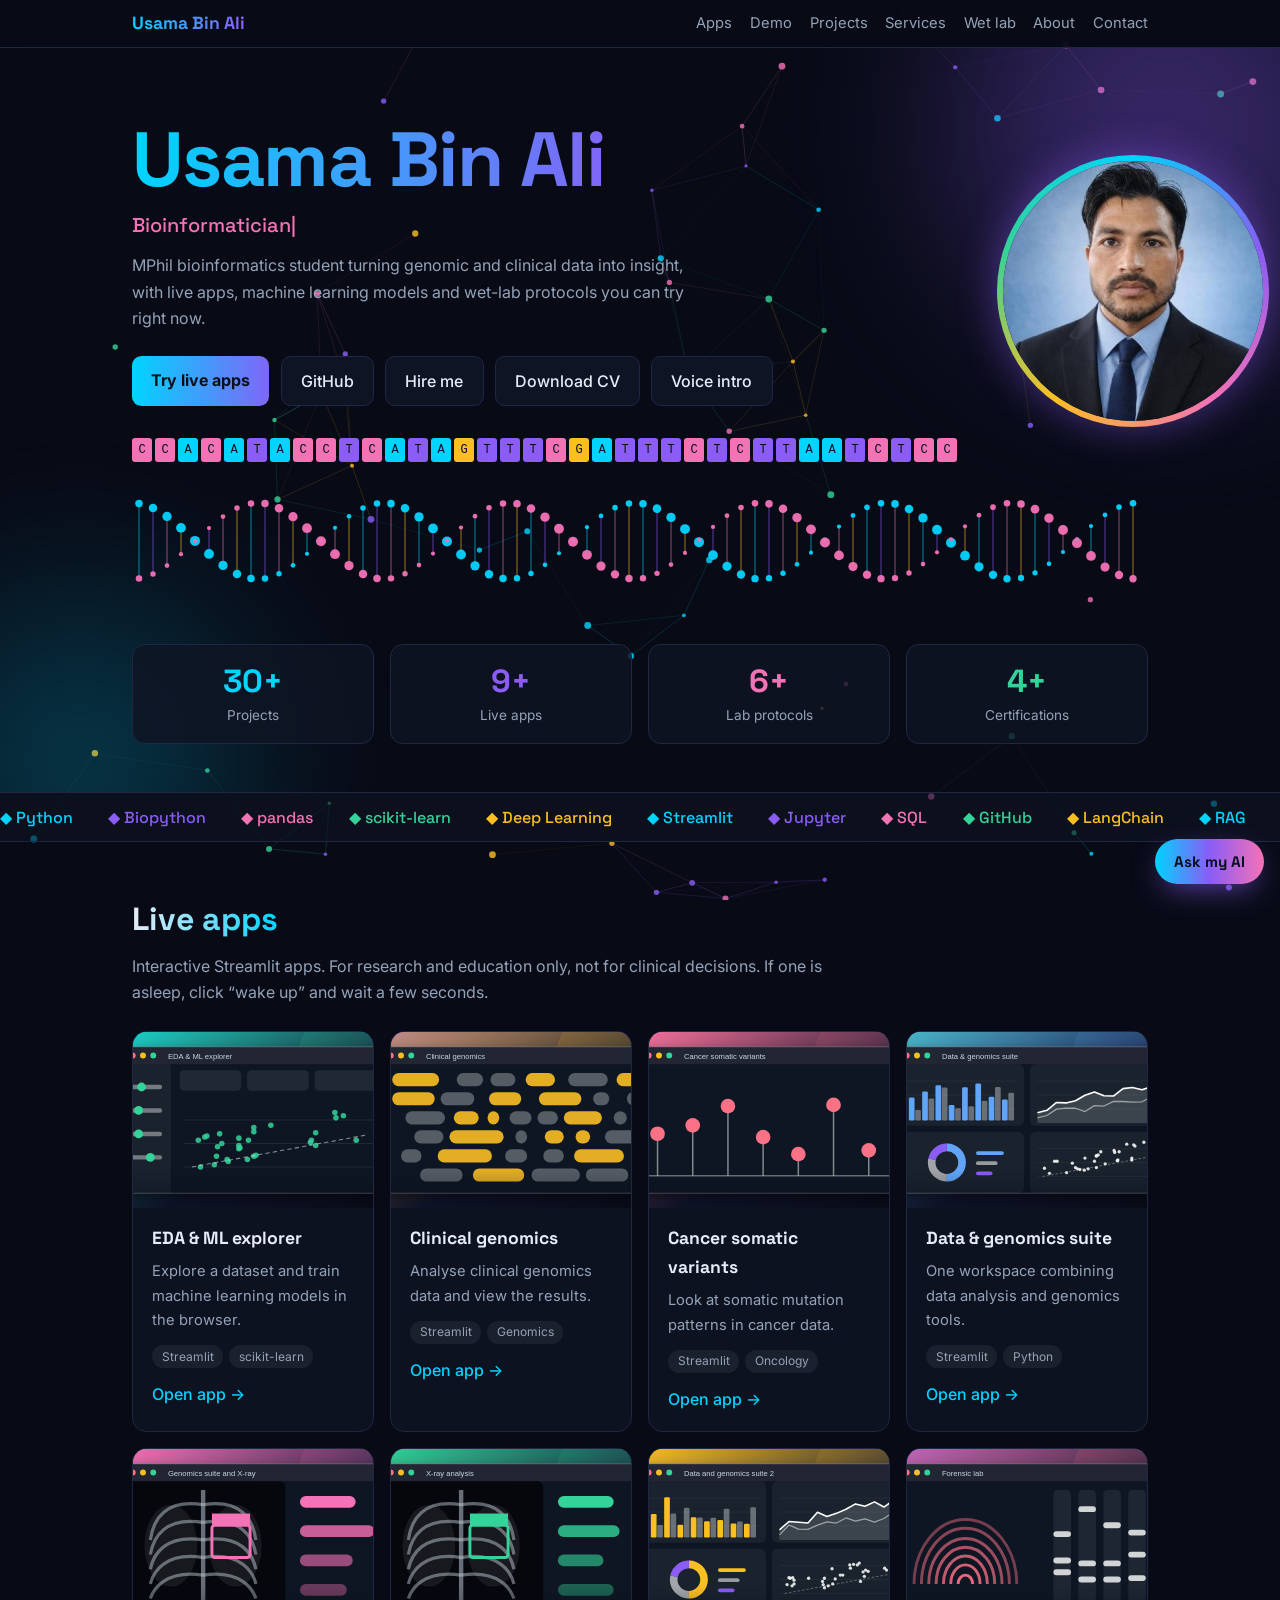
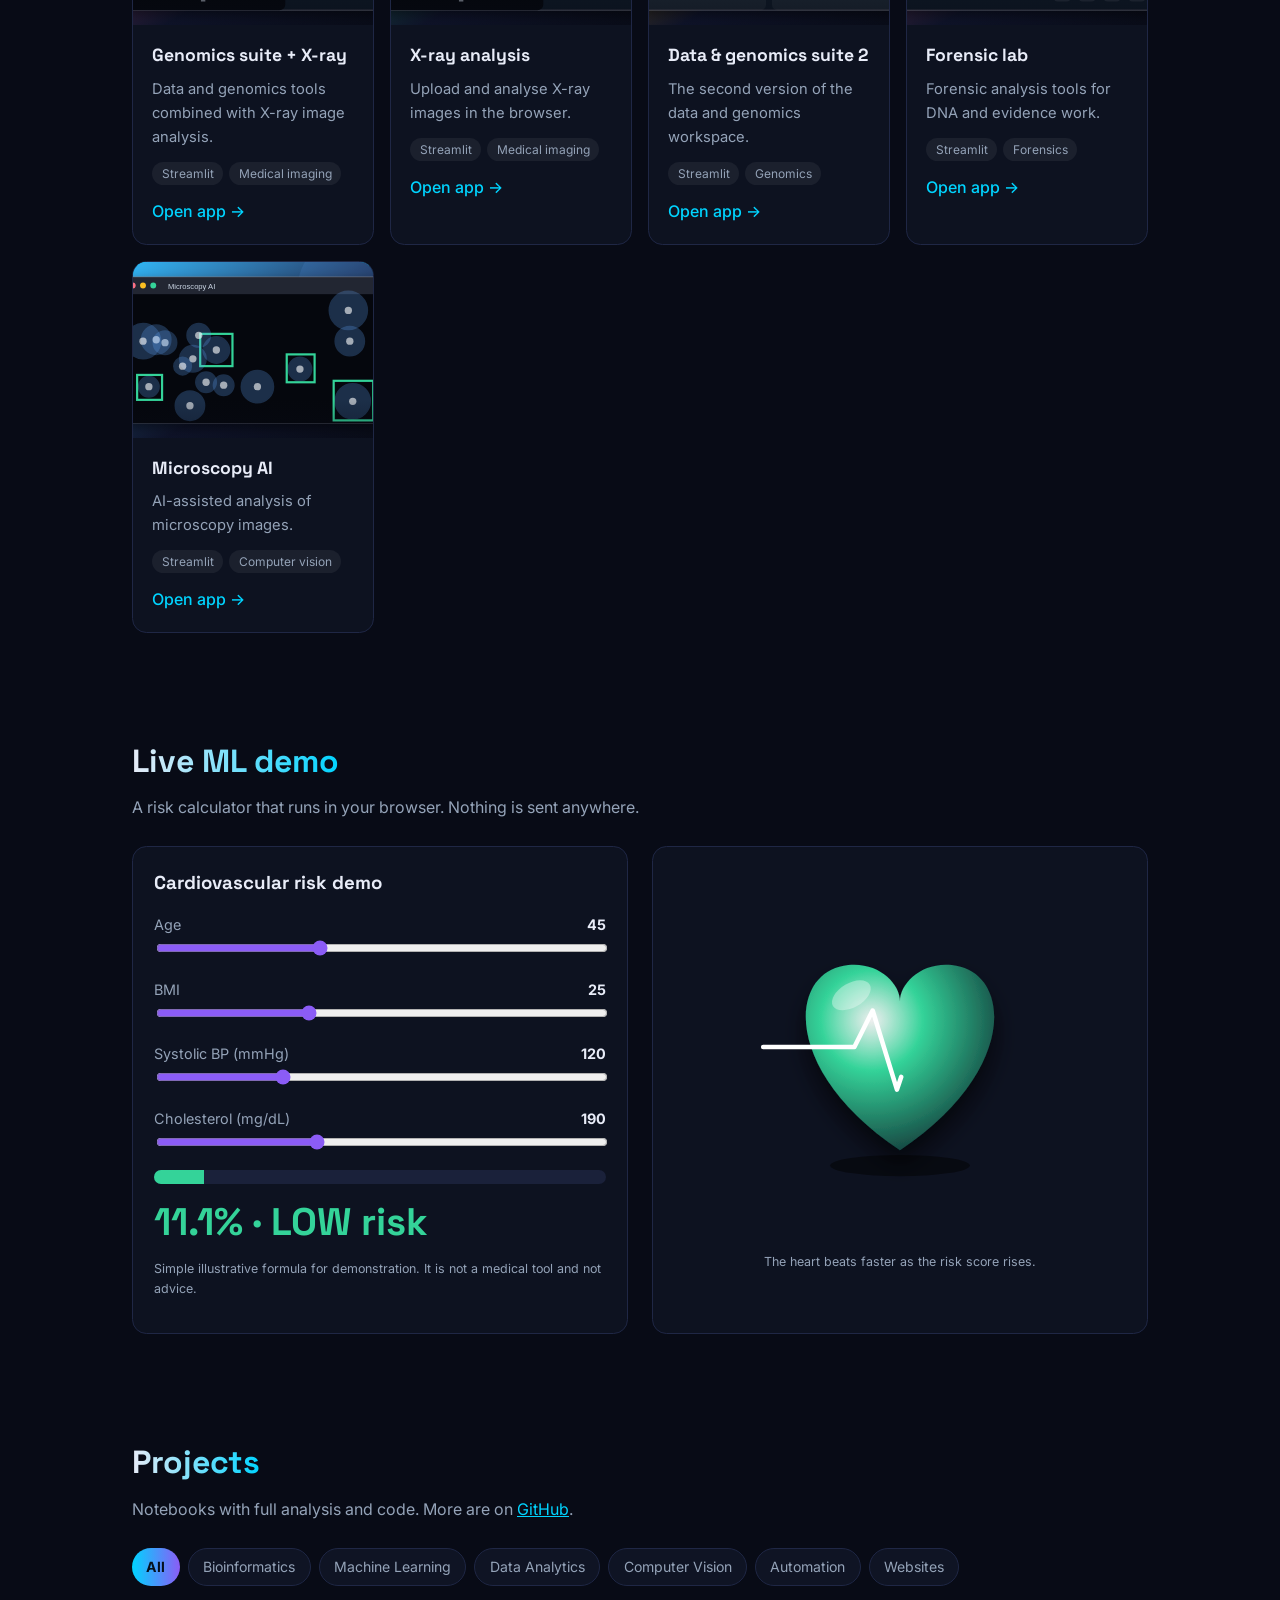
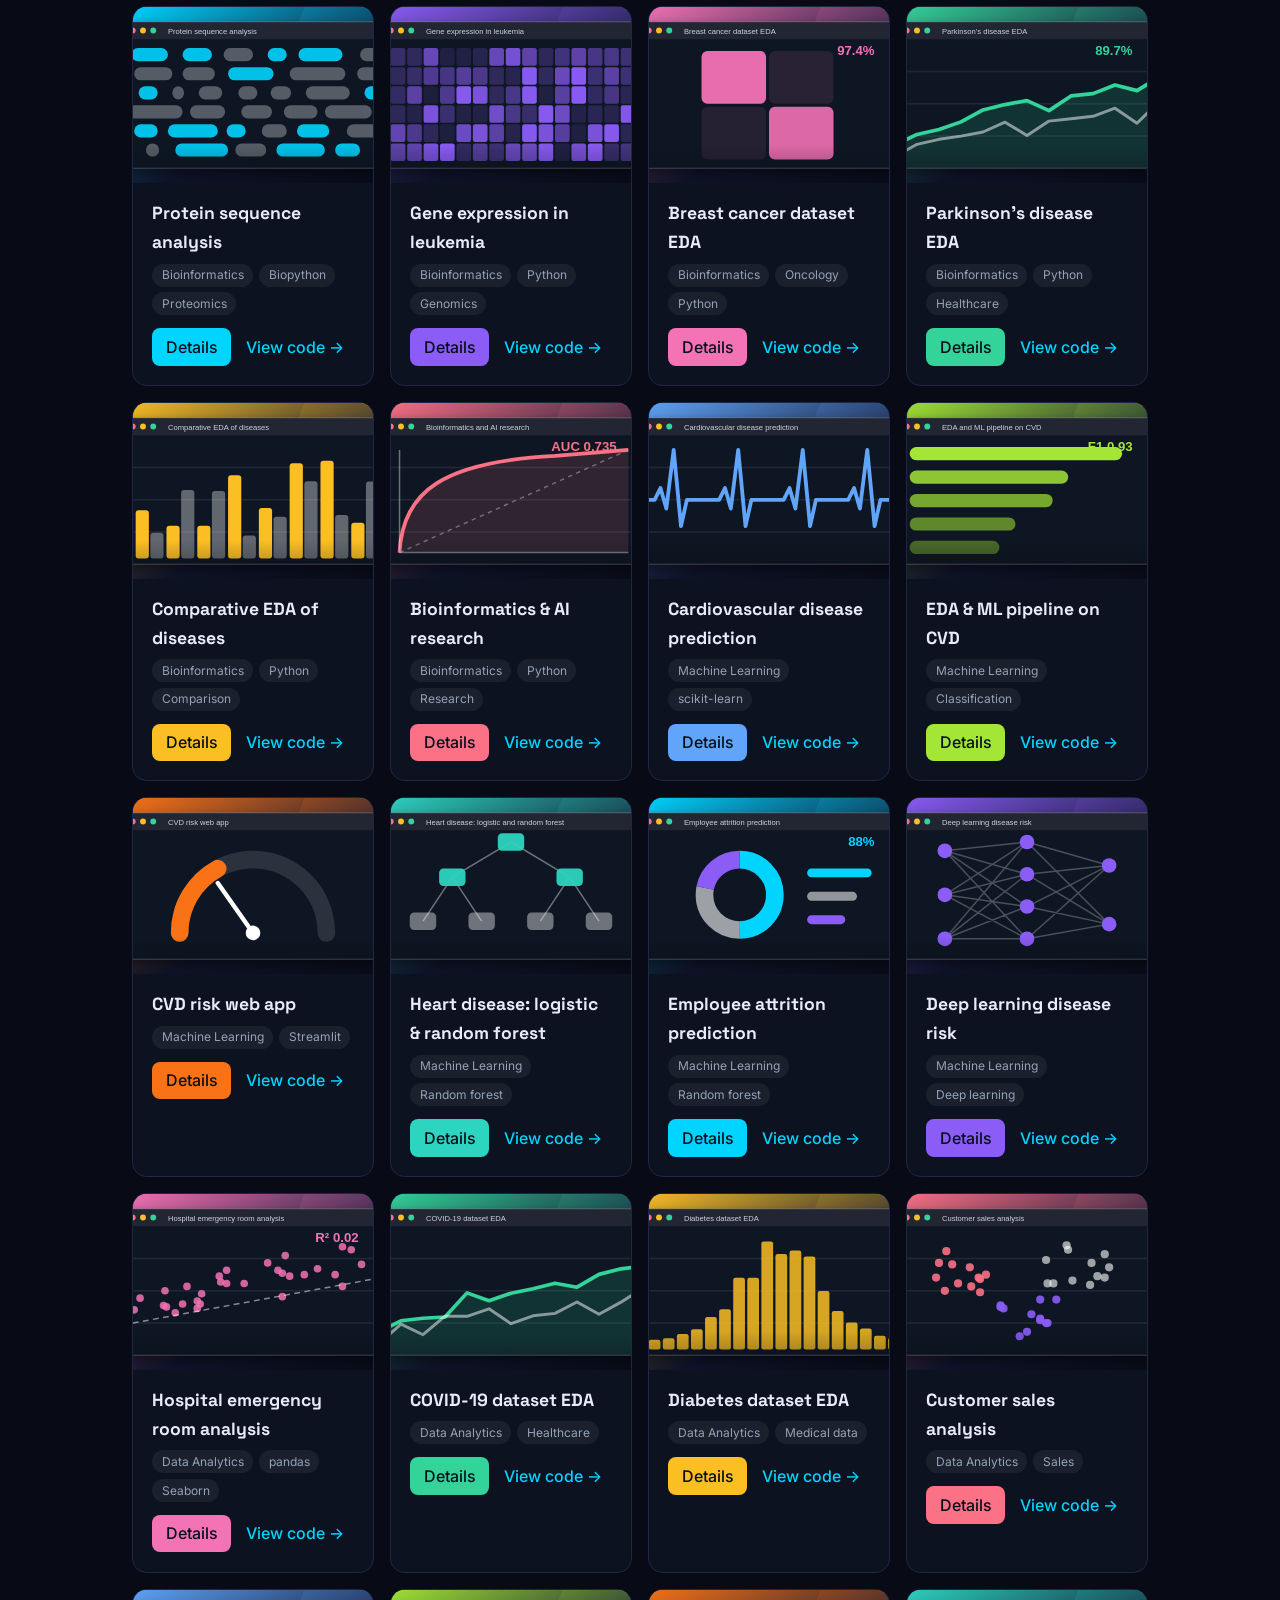
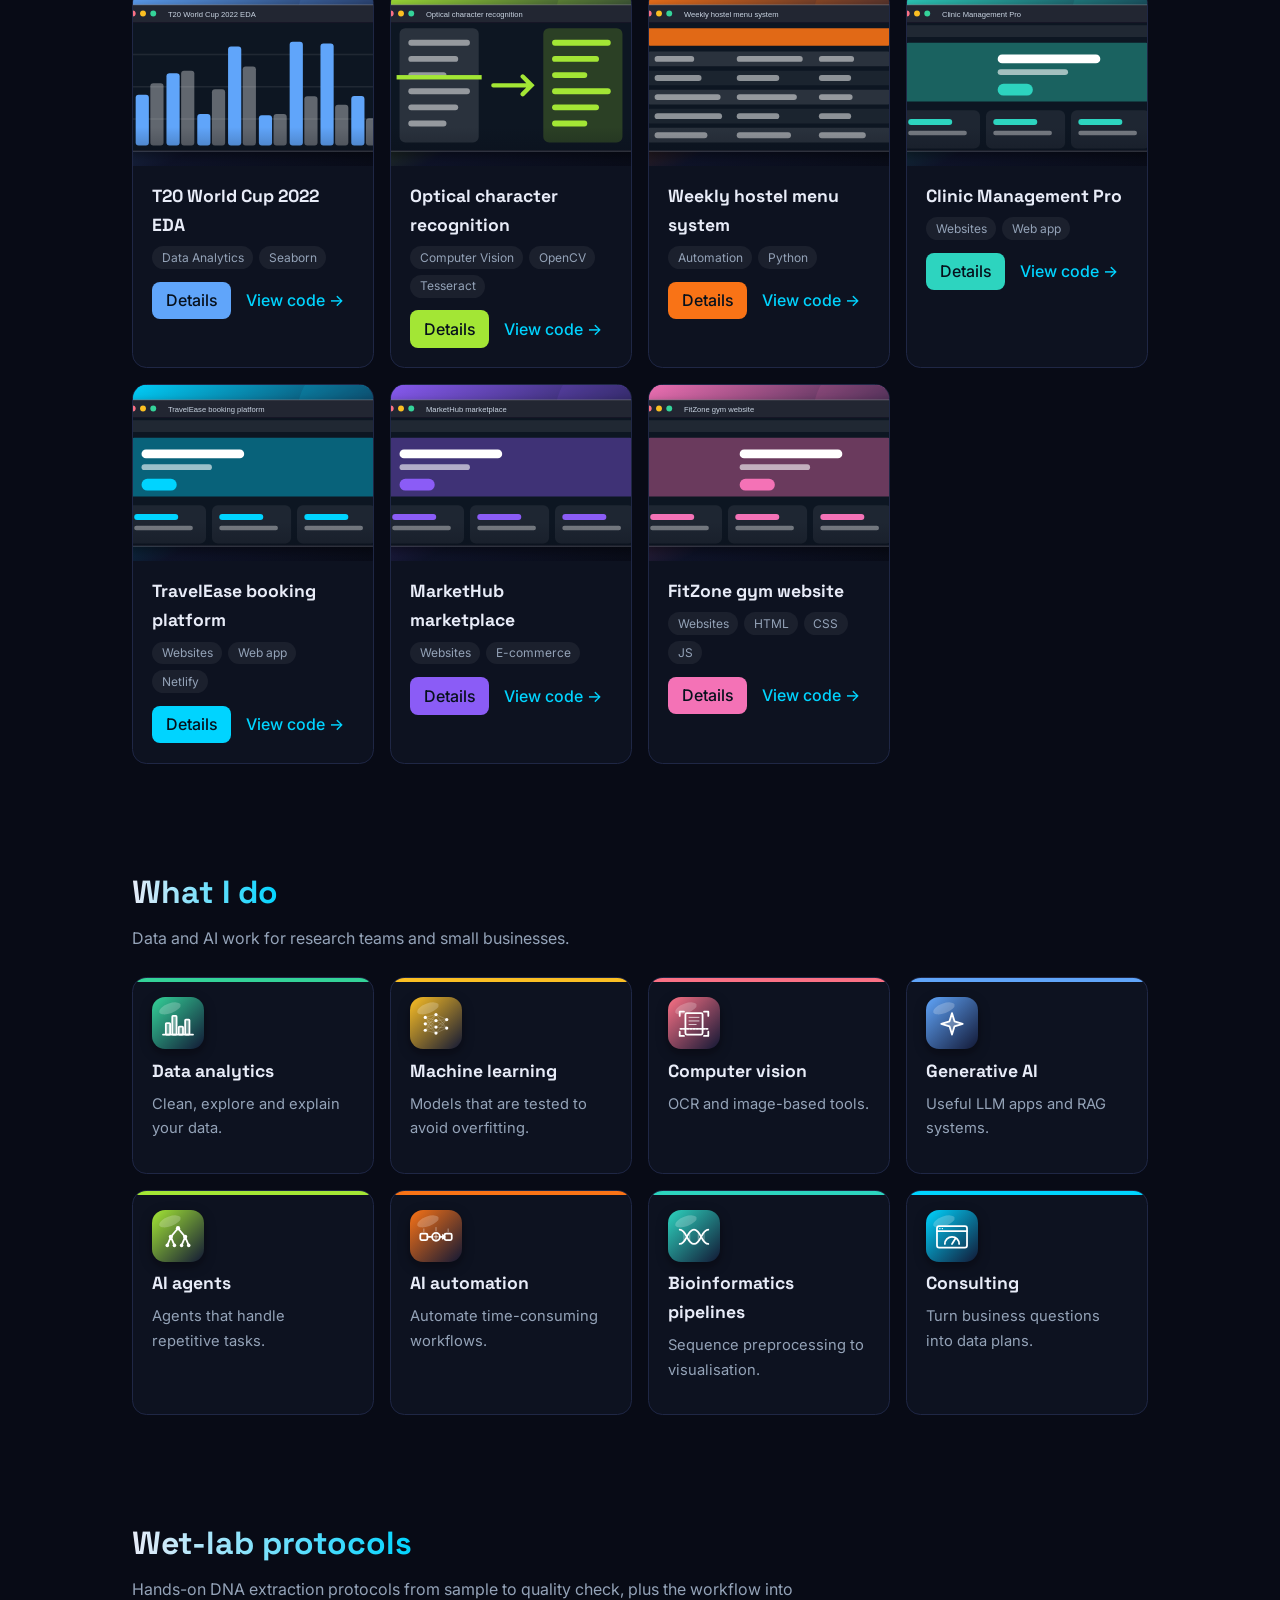
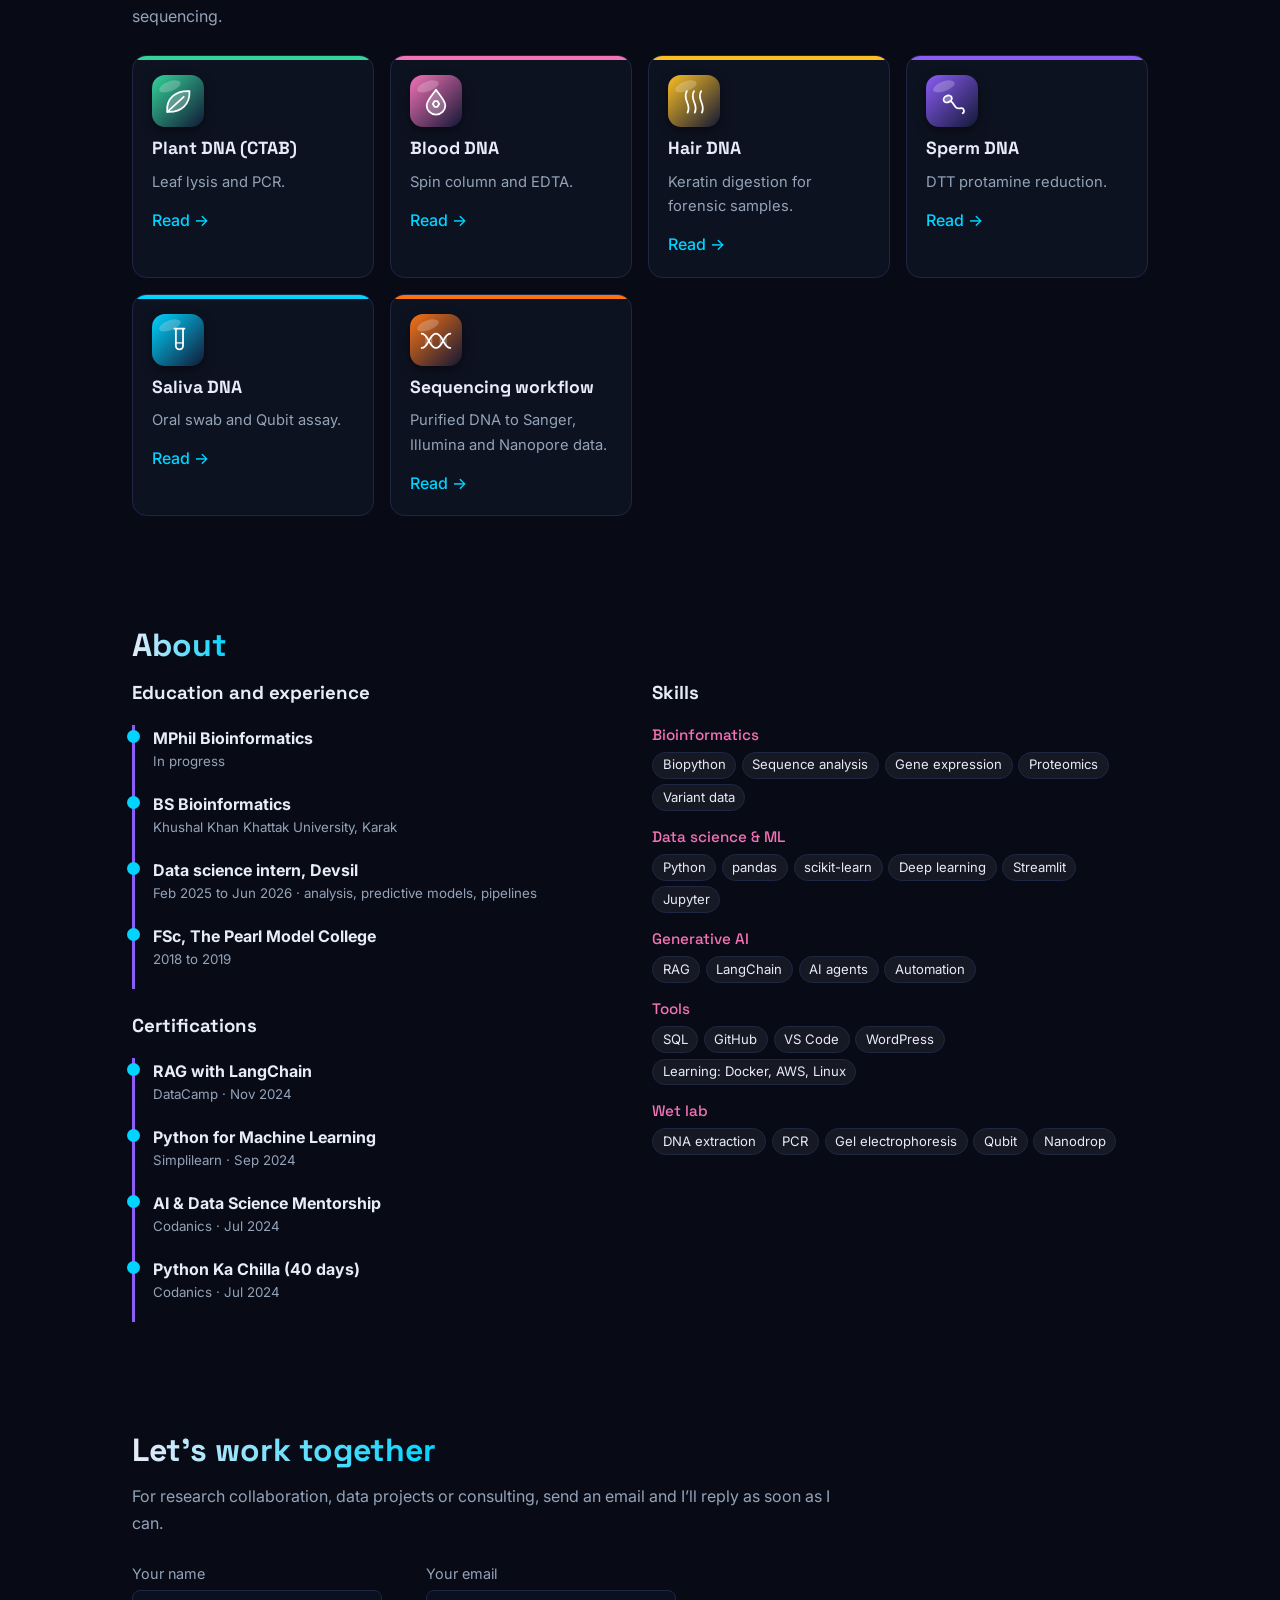
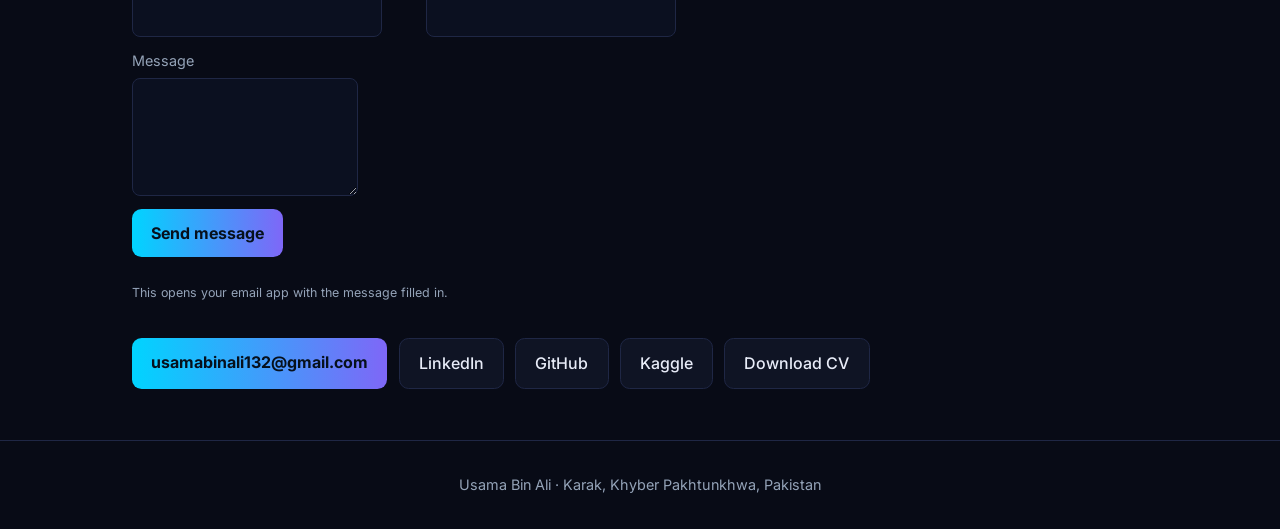
==== commit 8e006630: "Add files via upload" ====
--- a/index.html
+++ b/index.html
@@ -17,14 +17,14 @@
 h1,h2,h3{font-family:"Space Grotesk",sans-serif;margin:0}
 .nav{position:sticky;top:0;z-index:9;background:rgba(8,11,22,.88);backdrop-filter:blur(10px);border-bottom:1px solid var(--line)}
 .nav .w{display:flex;gap:1.1rem;align-items:center;flex-wrap:wrap;padding-top:.7rem;padding-bottom:.7rem}
-.nav b{font:700 1.1rem "Space Grotesk";margin-right:auto;background:linear-gradient(90deg,var(--cy),var(--pu));-webkit-background-clip:text;background-clip:text;color:transparent}
+.nav b{font:700 1.1rem "Space Grotesk",sans-serif;margin-right:auto;background:linear-gradient(90deg,var(--cy),var(--pu));-webkit-background-clip:text;background-clip:text;color:transparent}
 .nav a{color:var(--mu);text-decoration:none;font-size:.92rem}.nav a:hover{color:var(--cy)}
 .hero{padding:4.5rem 0 3rem;position:relative;overflow:hidden}
 .blob{position:absolute;border-radius:50%;filter:blur(90px);opacity:.35;z-index:0}
 .b1{width:26rem;height:26rem;background:var(--pu);top:-8rem;right:-6rem}.b2{width:20rem;height:20rem;background:var(--cy);bottom:-8rem;left:-5rem;opacity:.22}
-.hero .w{display:grid;gap:2.5rem;grid-template-columns:1.4fr 1fr;align-items:center}
+.hero .hg{display:grid;gap:2.5rem;grid-template-columns:1.4fr 1fr;align-items:center}
 .hero h1{font-size:clamp(2.6rem,7vw,4.8rem);line-height:1.02;letter-spacing:-.02em;background:linear-gradient(95deg,#fff 10%,var(--cy) 55%,var(--pu));-webkit-background-clip:text;background-clip:text;color:transparent}
-.role{font:500 1.25rem "Space Grotesk";color:var(--pk);margin:.9rem 0 .6rem;min-height:1.9rem}
+.role{font:500 1.25rem "Space Grotesk",sans-serif;color:var(--pk);margin:.9rem 0 .6rem;min-height:1.9rem}
 .hero p{color:var(--mu);max-width:36rem;margin:0 0 1.5rem}
 .btns{display:flex;gap:.7rem;flex-wrap:wrap}
 .btn{padding:.7rem 1.2rem;border-radius:.6rem;text-decoration:none;font-weight:500;border:1.5px solid var(--line);color:var(--tx);background:var(--card)}
@@ -37,7 +37,7 @@
 @keyframes pop{50%{transform:translateY(-5px)}}
 .stats{display:grid;grid-template-columns:repeat(auto-fit,minmax(9rem,1fr));gap:1rem;margin:2.5rem 0 0}
 .stat{background:var(--card);border:1px solid var(--line);border-radius:.8rem;padding:1rem;text-align:center}
-.stat b{display:block;font:700 2rem "Space Grotesk";color:var(--cy)}.stat:nth-child(2) b{color:var(--pu)}.stat:nth-child(3) b{color:var(--pk)}.stat:nth-child(4) b{color:var(--gr)}
+.stat b{display:block;font:700 2rem "Space Grotesk",sans-serif;color:var(--cy)}.stat:nth-child(2) b{color:var(--pu)}.stat:nth-child(3) b{color:var(--pk)}.stat:nth-child(4) b{color:var(--gr)}
 .stat span{color:var(--mu);font-size:.85rem}
 section{padding:3.2rem 0}
 h2{font-size:2rem;margin-bottom:.4rem;display:inline-block;background:linear-gradient(90deg,var(--tx),var(--cy));-webkit-background-clip:text;background-clip:text;color:transparent}
@@ -57,7 +57,7 @@
 input[type=range]{width:100%;accent-color:var(--pu)}
 .meter{height:.9rem;border-radius:99px;background:#1a213a;overflow:hidden;margin:.8rem 0}
 #bar{height:100%;width:0;background:var(--gr);transition:width .4s,background .4s}
-#score{font:700 2.4rem "Space Grotesk"}.note{font-size:.78rem;color:var(--mu)}
+#score{font:700 2.4rem "Space Grotesk",sans-serif}.note{font-size:.78rem;color:var(--mu)}
 .term{background:#05070f;border:1px solid var(--line);border-radius:.9rem;overflow:hidden;font:.85rem/1.55 ui-monospace,Menlo,monospace}
 .term header{background:#10162b;padding:.5rem .9rem;display:flex;gap:.4rem;align-items:center}
 .term header i{width:.7rem;height:.7rem;border-radius:50%;background:var(--pk)}.term header i:nth-child(2){background:var(--am)}.term header i:nth-child(3){background:var(--gr)}
@@ -71,7 +71,7 @@
 .tl{list-style:none;margin:0;padding:0}.tl li{padding:0 0 1.1rem 1.1rem;border-left:3px solid var(--pu);position:relative}
 .tl li::before{content:"";position:absolute;left:-8px;top:.35rem;width:13px;height:13px;border-radius:50%;background:var(--cy)}
 .tl small{display:block;color:var(--mu)}
-.sk h4{margin:1rem 0 .5rem;font:500 .95rem "Space Grotesk";color:var(--pk)}
+.sk h4{margin:1rem 0 .5rem;font:500 .95rem "Space Grotesk",sans-serif;color:var(--pk)}
 .sk .tags li{font-size:.82rem;color:var(--tx);border:1px solid var(--line)}
 .gh{max-width:100%;border-radius:.8rem;margin-top:1.2rem}
 footer{border-top:1px solid var(--line);padding:2rem 0;color:var(--mu);font-size:.9rem;text-align:center}
@@ -90,13 +90,67 @@
 .pic{padding:6px}
 .pic::before{z-index:1}
 .pic img,.pic .ph{position:relative;z-index:2;display:block;width:100%;height:100%;border-radius:50%;object-fit:cover;object-position:center 20%}
-.pic .ph{display:grid;place-items:center;background:var(--card);font:700 4rem "Space Grotesk";color:var(--cy)}
+.pic .ph{display:grid;place-items:center;background:var(--card);font:700 4rem "Space Grotesk",sans-serif;color:var(--cy)}
 @keyframes spin{to{transform:rotate(1turn)}}
 .rv{opacity:0}.rv.in{opacity:1;animation:up .7s backwards;animation-delay:var(--d,0s)}
 @keyframes up{from{opacity:0;transform:translateY(26px)}to{opacity:1;transform:none}}
-@media(max-width:760px){.hero .w{grid-template-columns:1fr}.pic{order:-1}}
+.cover{margin:-1.2rem -1.2rem 1rem;height:11rem;position:relative;overflow:hidden;background:linear-gradient(135deg,var(--c,var(--cy)),#141a33 85%)}
+.cover .em{position:absolute;inset:0;display:grid;place-items:center;font-size:3.2rem;opacity:.9}
+.cover img{position:relative;z-index:1;width:100%;height:100%;object-fit:cover;object-position:top;display:block;transition:transform .6s}
+.cover::after{content:"";position:absolute;inset:auto 0 0;height:22%;background:linear-gradient(transparent,rgba(8,11,22,.4));z-index:2;pointer-events:none}
+.card:hover .cover img{transform:scale(1.07)}
+.cover svg{display:block;width:100%;height:100%;transition:transform .6s}
+.card:hover .cover svg{transform:scale(1.06)}
+.ecg{stroke-dasharray:150;animation:ecg 2.6s linear infinite}
+@keyframes ecg{from{stroke-dashoffset:150}to{stroke-dashoffset:-150}}
+.vis{display:grid;place-items:center}.vis svg{width:100%;max-width:19rem;display:block;color:#34d399}
+#hrt{transform-box:fill-box;transform-origin:center;animation:beat 1.2s ease-in-out infinite}
+@keyframes beat{0%,100%{transform:scale(1)}15%{transform:scale(1.09)}30%{transform:scale(1)}45%{transform:scale(1.05)}}
+.mq{overflow:hidden;border-block:1px solid var(--line);padding:.85rem 0;background:rgba(15,20,36,.6)}
+.mt{display:flex;width:max-content;animation:mq 40s linear infinite}
+.mt span{font:500 1rem "Space Grotesk",sans-serif;white-space:nowrap;margin-right:2.2rem}
+@keyframes mq{to{transform:translateX(-50%)}}
+.acts{display:flex;gap:.9rem;align-items:center;flex-wrap:wrap}
+.more{font:inherit;font-weight:500;cursor:pointer;color:#06101c;background:var(--c,var(--cy));border:0;border-radius:.5rem;padding:.35rem .85rem}
+dialog{border:1px solid var(--line);background:var(--card);color:var(--tx);border-radius:1rem;padding:0;width:min(42rem,94vw);overflow:hidden}
+dialog::backdrop{background:rgba(4,6,14,.78);backdrop-filter:blur(4px)}
+.dart{height:12rem;overflow:hidden}.dart svg{width:100%;height:100%;display:block}
+.db{padding:1.2rem 1.5rem 1.5rem;max-height:56vh;overflow:auto}.db h3{font-size:1.4rem;margin-bottom:.5rem}
+.ds{margin:.9rem 0}.ds b{font:700 .8rem "Space Grotesk",sans-serif;letter-spacing:.06em;text-transform:uppercase}.ds p{margin:.2rem 0 0}
+.x{position:absolute;top:.6rem;right:.8rem;z-index:3;width:2.3rem;height:2.3rem;border-radius:50%;border:0;background:rgba(0,0,0,.6);color:#fff;font-size:1.4rem;cursor:pointer}
+.cf{display:grid;gap:.8rem;max-width:36rem;margin-bottom:1.4rem}
+.cf .r{display:grid;gap:.8rem;grid-template-columns:1fr 1fr}
+.cf label{display:grid;gap:.3rem;color:var(--mu);font-size:.9rem;margin:0}
+.cf input,.cf textarea{background:#0b1020;border:1px solid var(--line);color:var(--tx);border-radius:.5rem;padding:.65rem .75rem;font:inherit;width:100%}
+.cf button{justify-self:start;cursor:pointer}
+@media(max-width:560px){.cf .r{grid-template-columns:1fr}}
+#seq{flex-wrap:nowrap;overflow:hidden}#seq span{flex:1 1 0;min-width:0;max-width:1.25rem}
+.cf{width:100%;grid-template-columns:minmax(0,1fr)}
+.ic svg{display:block;margin-bottom:.45rem;filter:drop-shadow(0 4px 6px rgba(0,0,0,.4))}
+.fab{position:fixed;right:max(1rem,env(safe-area-inset-right));bottom:max(1rem,env(safe-area-inset-bottom));z-index:30;border:0;border-radius:99px;padding:.8rem 1.2rem;font:700 .95rem "Space Grotesk",sans-serif;color:#06101c;cursor:pointer;background:linear-gradient(90deg,var(--cy),var(--pu),var(--pk));box-shadow:0 10px 30px -8px rgba(139,92,246,.7)}
+.ai{position:fixed;right:max(1rem,env(safe-area-inset-right));bottom:4.6rem;z-index:30;width:min(23rem,calc(100vw - 2rem));height:min(34rem,70vh);display:flex;flex-direction:column;background:var(--card);border:1px solid var(--line);border-radius:1rem;overflow:hidden;box-shadow:0 20px 50px -10px rgba(0,0,0,.7)}
+.ai[hidden]{display:none}
+.ai header{display:flex;align-items:center;gap:.6rem;padding:.7rem .9rem;background:linear-gradient(90deg,rgba(0,212,255,.18),rgba(139,92,246,.18));border-bottom:1px solid var(--line)}
+.ai header b{margin-right:auto;font-family:"Space Grotesk",sans-serif}
+.ai .vo{display:flex;align-items:center;gap:.3rem;margin:0;font-size:.8rem;color:var(--tx)}
+#aix{background:none;border:0;color:var(--tx);font-size:1.4rem;cursor:pointer}
+.al{flex:1;overflow:auto;padding:.8rem;display:flex;flex-direction:column;gap:.5rem}
+.m{max-width:86%;padding:.55rem .8rem;border-radius:.8rem;font-size:.9rem;line-height:1.5}
+.m.bot{background:#161d36;align-self:flex-start}.m.me{background:linear-gradient(90deg,var(--cy),var(--pu));color:#06101c;align-self:flex-end}
+.lk{color:var(--cy);font-weight:500}
+.ac{display:flex;gap:.4rem;flex-wrap:wrap;padding:0 .8rem .5rem}
+.ac button{font:inherit;font-size:.78rem;cursor:pointer;background:none;color:var(--mu);border:1px solid var(--line);border-radius:99px;padding:.2rem .6rem}
+#af{display:flex;gap:.4rem;padding:.6rem;border-top:1px solid var(--line)}
+#aq{flex:1;min-width:0;background:#0b1020;border:1px solid var(--line);color:var(--tx);border-radius:.6rem;padding:.55rem .7rem;font:inherit}
+#af button{font:inherit;cursor:pointer;border:0;border-radius:.6rem;padding:0 .8rem;background:var(--line);color:var(--tx);display:grid;place-items:center}
+#af .send{background:linear-gradient(90deg,var(--cy),var(--pu));color:#06101c;font-weight:700}
+#am.on{background:var(--pk);color:#06101c}
+button.btn{font:inherit;font-weight:500;cursor:pointer;color:var(--tx)}
+@media(max-width:760px){.hero .hg{grid-template-columns:1fr}.pic{order:-1}}
 @media(prefers-reduced-motion:reduce){*{animation:none!important;transition:none!important}html{scroll-behavior:auto}}
 </style>
+<link rel="icon" href="data:image/svg+xml,%3Csvg xmlns='http://www.w3.org/2000/svg' viewBox='0 0 64 64'%3E%3Crect width='64' height='64' rx='14' fill='%230e1b2c'/%3E%3Ctext x='32' y='43' font-size='28' text-anchor='middle' fill='%2300d4ff' font-family='Arial' font-weight='700'%3EUB%3C/text%3E%3C/svg%3E">
+<script type="application/ld+json">{"@context":"https://schema.org","@type":"Person","name":"Usama Bin Ali","jobTitle":"Bioinformatics and Data Science","url":"https://usama.devsil.com","sameAs":["https://github.com/usama488","https://www.linkedin.com/in/usama-bin-ali-40a8502b0/","https://www.kaggle.com/usamabinali"],"email":"usamabinali132@gmail.com"}</script>
 </head>
 <body>
 <canvas id="bg" aria-hidden="true"></canvas><div id="prog"></div>
@@ -104,40 +158,40 @@
 <a href="#apps">Apps</a><a href="#demo">Demo</a><a href="#projects">Projects</a><a href="#services">Services</a><a href="#protocols">Wet lab</a><a href="#about">About</a><a href="#contact">Contact</a></div></header>
 <main>
 <div class="hero"><div class="blob b1"></div><div class="blob b2"></div>
-<div class="w"><div>
+<div class="w hg"><div>
 <h1>Usama Bin Ali</h1>
 <div class="role" id="role" aria-live="off">Bioinformatician</div>
 <p>MPhil bioinformatics student turning genomic and clinical data into insight, with live apps, machine learning models and wet-lab protocols you can try right now.</p>
-<div class="btns"><a class="btn p" href="#apps">Try live apps</a><a class="btn" href="https://github.com/usama488">GitHub</a><a class="btn" href="#contact">Hire me</a></div>
+<div class="btns"><a class="btn p" href="#apps">Try live apps</a><a class="btn" href="https://github.com/usama488">GitHub</a><a class="btn" href="#contact">Hire me</a><a class="btn" href="Usama_Bin_Ali_CV.pdf" download>Download CV</a><button class="btn" id="vi" type="button">Voice intro</button></div>
 <div id="seq" aria-hidden="true"></div></div>
 <div class="pic"><img src="[data-uri]" alt="Usama Bin Ali" width="400" height="400"></div></div>
 <div class="w"><canvas id="helix" height="110" aria-hidden="true" style="width:100%;height:110px;margin-top:1.5rem"></canvas></div>
 <div class="w"><div class="stats">
-<div class="stat"><b data-n="30">0</b><span>Projects</span></div><div class="stat"><b data-n="4">0</b><span>Live apps</span></div>
+<div class="stat"><b data-n="30">0</b><span>Projects</span></div><div class="stat"><b data-n="9">0</b><span>Live apps</span></div>
 <div class="stat"><b data-n="6">0</b><span>Lab protocols</span></div><div class="stat"><b data-n="4">0</b><span>Certifications</span></div></div></div>
 </div>
 
+<div class="mq" aria-hidden="true"><div class="mt" id="mt"></div></div>
 <section id="apps"><div class="w"><h2>Live apps</h2>
 <p class="lede">Interactive Streamlit apps. For research and education only, not for clinical decisions. If one is asleep, click “wake up” and wait a few seconds.</p>
 <div class="grid">
-<article class="card" style="--c:var(--cy)"><div class="ic">📊</div><h3>EDA &amp; ML explorer</h3><p>Explore a dataset and train machine learning models in the browser.</p><ul class="tags"><li>Streamlit</li><li>scikit-learn</li></ul><a href="https://usama-eda-ml.streamlit.app/">Open app →</a></article>
-<article class="card" style="--c:var(--pu)"><div class="ic">🧬</div><h3>Clinical genomics</h3><p>Analyse clinical genomics data and view the results.</p><ul class="tags"><li>Streamlit</li><li>Genomics</li></ul><a href="https://usama-clinical-genomics.streamlit.app/">Open app →</a></article>
-<article class="card" style="--c:var(--pk)"><div class="ic">🎗️</div><h3>Cancer somatic variants</h3><p>Look at somatic mutation patterns in cancer data.</p><ul class="tags"><li>Streamlit</li><li>Oncology</li></ul><a href="https://usama-cancer-somatic.streamlit.app/">Open app →</a></article>
-<article class="card" style="--c:var(--gr)"><div class="ic">🔬</div><h3>Data &amp; genomics suite</h3><p>One workspace combining data analysis and genomics tools.</p><ul class="tags"><li>Streamlit</li><li>Python</li></ul><a href="https://usama-data-genomics-suite.streamlit.app/">Open app →</a></article>
+<article class="card" style="--c:var(--cy)"><div class="cover" data-a="23"></div><h3>EDA &amp; ML explorer</h3><p>Explore a dataset and train machine learning models in the browser.</p><ul class="tags"><li>Streamlit</li><li>scikit-learn</li></ul><a href="https://usama-eda-ml.streamlit.app/">Open app →</a></article>
+<article class="card" style="--c:var(--pu)"><div class="cover" data-a="24"></div><h3>Clinical genomics</h3><p>Analyse clinical genomics data and view the results.</p><ul class="tags"><li>Streamlit</li><li>Genomics</li></ul><a href="https://usama-clinical-genomics.streamlit.app/">Open app →</a></article>
+<article class="card" style="--c:var(--pk)"><div class="cover" data-a="25"></div><h3>Cancer somatic variants</h3><p>Look at somatic mutation patterns in cancer data.</p><ul class="tags"><li>Streamlit</li><li>Oncology</li></ul><a href="https://usama-cancer-somatic.streamlit.app/">Open app →</a></article>
+<article class="card" style="--c:var(--gr)"><div class="cover" data-a="26"></div><h3>Data &amp; genomics suite</h3><p>One workspace combining data analysis and genomics tools.</p><ul class="tags"><li>Streamlit</li><li>Python</li></ul><a href="https://usama-data-genomics-suite.streamlit.app/">Open app →</a></article><article class="card" style="--c:var(--pk)"><div class="cover" data-a="32"></div><h3>Genomics suite + X-ray</h3><p>Data and genomics tools combined with X-ray image analysis.</p><ul class="tags"><li>Streamlit</li><li>Medical imaging</li></ul><a href="https://usama-data-genomics-suitex-ray.streamlit.app/">Open app →</a></article><article class="card" style="--c:var(--gr)"><div class="cover" data-a="33"></div><h3>X-ray analysis</h3><p>Upload and analyse X-ray images in the browser.</p><ul class="tags"><li>Streamlit</li><li>Medical imaging</li></ul><a href="https://usama-x-ray.streamlit.app/">Open app →</a></article><article class="card" style="--c:var(--am)"><div class="cover" data-a="34"></div><h3>Data &amp; genomics suite 2</h3><p>The second version of the data and genomics workspace.</p><ul class="tags"><li>Streamlit</li><li>Genomics</li></ul><a href="https://usama-data-genomics-suite-2.streamlit.app/">Open app →</a></article><article class="card" style="--c:var(--pu)"><div class="cover" data-a="35"></div><h3>Forensic lab</h3><p>Forensic analysis tools for DNA and evidence work.</p><ul class="tags"><li>Streamlit</li><li>Forensics</li></ul><a href="https://usama-forensic-lab.streamlit.app/">Open app →</a></article><article class="card" style="--c:var(--cy)"><div class="cover" data-a="36"></div><h3>Microscopy AI</h3><p>AI-assisted analysis of microscopy images.</p><ul class="tags"><li>Streamlit</li><li>Computer vision</li></ul><a href="https://usama-microscopy-ai.streamlit.app/">Open app →</a></article>
 </div></div></section>
 
-<section id="demo"><div class="w"><h2>Try it here</h2>
-<p class="lede">A risk calculator and a terminal. Both run in your browser, nothing is sent anywhere.</p>
+<section id="demo"><div class="w"><h2>Live ML demo</h2>
+<p class="lede">A risk calculator that runs in your browser. Nothing is sent anywhere.</p>
 <div class="demo">
-<div class="panel"><h3>🧠 Cardiovascular risk demo</h3>
+<div class="panel"><h3>Cardiovascular risk demo</h3>
 <label for="age">Age <b id="vage"></b></label><input id="age" type="range" min="20" max="90" value="45">
 <label for="bmi">BMI <b id="vbmi"></b></label><input id="bmi" type="range" min="15" max="45" value="25">
 <label for="bp">Systolic BP (mmHg) <b id="vbp"></b></label><input id="bp" type="range" min="90" max="200" value="120">
 <label for="chol">Cholesterol (mg/dL) <b id="vchol"></b></label><input id="chol" type="range" min="120" max="320" value="190">
 <div class="meter"><div id="bar"></div></div><div id="score" aria-live="polite"></div>
-<p class="note">Simple illustrative formula for demonstration. It is not a medical tool and not advice.</p></div>
-<div class="term"><header><i></i><i></i><i></i><span style="margin-left:.6rem;color:var(--mu)">usama@portfolio:~</span></header>
-<div id="out" tabindex="0" role="log"></div><div class="pr"><span>$</span><input id="cmd" aria-label="Terminal command" autocomplete="off" placeholder="type help"></div></div>
+<p class="note">Simple illustrative formula for demonstration. It is not a medical tool and not advice.</p></div><div class="panel vis"><svg id="hv" viewBox="0 0 200 190" role="img" aria-label="Animated heart that reacts to the risk score"><defs><radialGradient id="hg" cx=".35" cy=".3" r=".9"><stop offset="0" stop-color="#fff" stop-opacity=".9"/><stop offset=".3" stop-color="currentColor"/><stop offset="1" stop-color="#0b1020"/></radialGradient><filter id="hs" x="-30%" y="-30%" width="160%" height="170%"><feDropShadow dx="0" dy="10" stdDeviation="8" flood-color="#000" flood-opacity=".6"/></filter></defs><ellipse cx="100" cy="178" rx="46" ry="7" fill="#000" opacity=".45"/><g id="hrt" filter="url(#hs)"><path d="M100 168C22 116 26 50 66 46C86 44 100 58 100 70C100 58 114 44 134 46C174 50 178 116 100 168Z" fill="url(#hg)"/><ellipse cx="68" cy="66" rx="14" ry="8" fill="#fff" opacity=".35" transform="rotate(-30 68 66)"/></g><path class="ecg" d="M10 100H70L82 76L98 128L110 92H190" fill="none" stroke="#fff" stroke-width="3" stroke-linecap="round" stroke-linejoin="round"/></svg><p class="note" style="text-align:center">The heart beats faster as the risk score rises.</p></div>
+
 </div></div></section>
 
 <section id="projects"><div class="w"><h2>Projects</h2>
@@ -150,12 +204,12 @@
 <section id="protocols"><div class="w"><h2>Wet-lab protocols</h2>
 <p class="lede">Hands-on DNA extraction protocols from sample to quality check, plus the workflow into sequencing.</p>
 <div class="grid">
-<article class="card" style="--c:var(--gr)"><div class="ic">🌿</div><h3>Plant DNA (CTAB)</h3><p>Leaf lysis and PCR.</p><a href="https://usama.devsil.com/wetlab-dna-extraction.html">Read →</a></article>
-<article class="card" style="--c:var(--pk)"><div class="ic">🩸</div><h3>Blood DNA</h3><p>Spin column and EDTA.</p><a href="https://usama.devsil.com/wetlab-blood-dna-extraction.html">Read →</a></article>
-<article class="card" style="--c:var(--am)"><div class="ic">💇</div><h3>Hair DNA</h3><p>Keratin digestion for forensic samples.</p><a href="https://usama.devsil.com/wetlab-hair-dna-extraction.html">Read →</a></article>
-<article class="card" style="--c:var(--pu)"><div class="ic">🧫</div><h3>Sperm DNA</h3><p>DTT protamine reduction.</p><a href="https://usama.devsil.com/wetlab-sperm-dna-extraction.html">Read →</a></article>
-<article class="card" style="--c:var(--cy)"><div class="ic">💧</div><h3>Saliva DNA</h3><p>Oral swab and Qubit assay.</p><a href="https://usama.devsil.com/wetlab-saliva-dna-extraction.html">Read →</a></article>
-<article class="card" style="--c:var(--pk)"><div class="ic">🧪</div><h3>Sequencing workflow</h3><p>Purified DNA to Sanger, Illumina and Nanopore data.</p><a href="https://usama.devsil.com/dna-sequencing-workflow.html">Read →</a></article>
+<article class="card" style="--c:var(--gr)"><div class="ic" data-m="27"></div><h3>Plant DNA (CTAB)</h3><p>Leaf lysis and PCR.</p><a href="https://usama.devsil.com/wetlab-dna-extraction.html">Read →</a></article>
+<article class="card" style="--c:var(--pk)"><div class="ic" data-m="14"></div><h3>Blood DNA</h3><p>Spin column and EDTA.</p><a href="https://usama.devsil.com/wetlab-blood-dna-extraction.html">Read →</a></article>
+<article class="card" style="--c:var(--am)"><div class="ic" data-m="28"></div><h3>Hair DNA</h3><p>Keratin digestion for forensic samples.</p><a href="https://usama.devsil.com/wetlab-hair-dna-extraction.html">Read →</a></article>
+<article class="card" style="--c:var(--pu)"><div class="ic" data-m="29"></div><h3>Sperm DNA</h3><p>DTT protamine reduction.</p><a href="https://usama.devsil.com/wetlab-sperm-dna-extraction.html">Read →</a></article>
+<article class="card" style="--c:var(--cy)"><div class="ic" data-m="30"></div><h3>Saliva DNA</h3><p>Oral swab and Qubit assay.</p><a href="https://usama.devsil.com/wetlab-saliva-dna-extraction.html">Read →</a></article>
+<article class="card" style="--c:#f97316"><div class="ic" data-m="1"></div><h3>Sequencing workflow</h3><p>Purified DNA to Sanger, Illumina and Nanopore data.</p><a href="https://usama.devsil.com/dna-sequencing-workflow.html">Read →</a></article>
 </div></div></section>
 
 <section id="about"><div class="w"><h2>About</h2>
@@ -166,10 +220,10 @@
 <li><b>Data science intern, Devsil</b><small>Feb 2025 to Jun 2026 · analysis, predictive models, pipelines</small></li>
 <li><b>FSc, The Pearl Model College</b><small>2018 to 2019</small></li></ul>
 <h3 style="margin:1.4rem 0 1rem">Certifications</h3><ul class="tl">
-<li><b>RAG with LangChain</b><small>DataCamp · Nov 2024 · <a href="https://usama.devsil.com/assets/images/certificates/certificate.png">View</a></small></li>
-<li><b>Python for Machine Learning</b><small>Simplilearn · Sep 2024 · <a href="https://usama.devsil.com/assets/images/certificates/7401152_1727187204.jpg">View</a></small></li>
-<li><b>AI &amp; Data Science Mentorship</b><small>Codanics · Jul 2024 · <a href="https://usama.devsil.com/assets/images/certificates/certificate-1727172474795.jpg">View</a></small></li>
-<li><b>Python Ka Chilla (40 days)</b><small>Codanics · Jul 2024 · <a href="https://usama.devsil.com/assets/images/certificates/certificate-1727174127490.jpg">View</a></small></li></ul></div>
+<li><b>RAG with LangChain</b><small>DataCamp · Nov 2024</small></li>
+<li><b>Python for Machine Learning</b><small>Simplilearn · Sep 2024</small></li>
+<li><b>AI &amp; Data Science Mentorship</b><small>Codanics · Jul 2024</small></li>
+<li><b>Python Ka Chilla (40 days)</b><small>Codanics · Jul 2024</small></li></ul></div>
 <div class="sk"><h3>Skills</h3>
 <h4>Bioinformatics</h4><ul class="tags"><li>Biopython</li><li>Sequence analysis</li><li>Gene expression</li><li>Proteomics</li><li>Variant data</li></ul>
 <h4>Data science &amp; ML</h4><ul class="tags"><li>Python</li><li>pandas</li><li>scikit-learn</li><li>Deep learning</li><li>Streamlit</li><li>Jupyter</li></ul>
@@ -181,15 +235,19 @@
 
 <section id="contact"><div class="w"><h2>Let’s work together</h2>
 <p class="lede">For research collaboration, data projects or consulting, send an email and I’ll reply as soon as I can.</p>
+<form id="cf" class="cf"><div class="r"><label>Your name<input id="cn" required autocomplete="name"></label><label>Your email<input id="ce" type="email" required autocomplete="email"></label></div><label>Message<textarea id="cm" rows="4" required></textarea></label><button class="btn p" type="submit">Send message</button><p class="note">This opens your email app with the message filled in.</p></form>
 <div class="btns"><a class="btn p" href="mailto:usamabinali132@gmail.com">usamabinali132@gmail.com</a>
-<a class="btn" href="https://www.linkedin.com/in/usama-bin-ali-40a8502b0/">LinkedIn</a><a class="btn" href="https://github.com/usama488">GitHub</a><a class="btn" href="https://www.kaggle.com/usamabinali">Kaggle</a></div></div></section>
+<a class="btn" href="https://www.linkedin.com/in/usama-bin-ali-40a8502b0/">LinkedIn</a><a class="btn" href="https://github.com/usama488">GitHub</a><a class="btn" href="https://www.kaggle.com/usamabinali">Kaggle</a><a class="btn" href="Usama_Bin_Ali_CV.pdf" download>Download CV</a></div></div></section>
 </main>
 <footer>Usama Bin Ali · Karak, Khyber Pakhtunkhwa, Pakistan</footer>
 
+<button id="fab" class="fab" aria-expanded="false" aria-controls="ai">Ask my AI</button>
+<section id="ai" class="ai" role="dialog" aria-label="AI assistant" hidden><header><b>Usama’s AI assistant</b><label class="vo"><input type="checkbox" id="vo" checked> Voice</label><button id="aix" aria-label="Close">×</button></header><div id="al" class="al" role="log" aria-live="polite"></div><div id="ac" class="ac"></div><form id="af"><input id="aq" placeholder="Ask about Usama…" autocomplete="off" aria-label="Your question"><button type="button" id="am" aria-label="Speak your question"><svg width="16" height="16" viewBox="0 0 24 24" fill="none" stroke="currentColor" stroke-width="2" stroke-linecap="round"><rect x="9" y="3" width="6" height="11" rx="3"/><path d="M5 11a7 7 0 0 0 14 0M12 18v3"/></svg></button><button type="submit" class="send">Send</button></form></section>
+<dialog id="dlg"><button class="x" id="dx" aria-label="Close">×</button><div id="dc"></div></dialog>
 <script>
 var $=function(i){return document.getElementById(i)},rm=matchMedia('(prefers-reduced-motion:reduce)').matches;
 // DNA strip
-(function(){var c={A:'#00d4ff',C:'#f472b6',G:'#fbbf24',T:'#8b5cf6'},s=7,o='';for(var i=0;i<36;i++){s=(s*1103515245+12345)&0x7fffffff;var b='ACGT'[s%4];o+='<span style="background:'+c[b]+';animation-delay:'+(i*80)+'ms">'+b+'</span>'}$('seq').innerHTML=o})();
+(function(){var c={A:'#00d4ff',C:'#f472b6',G:'#fbbf24',T:'#8b5cf6'},s=7,o='';for(var i=0;i<36;i++){s=(Math.imul(s,1664525)+1013904223)>>>0;var b='ACGT'[(s>>>24)%4];o+='<span style="background:'+c[b]+';animation-delay:'+(i*80)+'ms">'+b+'</span>'}$('seq').innerHTML=o})();
 // role rotator
 (function(){var r=['Bioinformatician','Data Scientist','AI Engineer','Genomics Explorer'],i=0;if(rm)return;var el=$('role'),j=r[0].length,d=false;setTimeout(function tk(){var w=r[i];el.textContent=w.slice(0,j)+'|';if(!d){if(j<w.length){j++;return setTimeout(tk,85)}d=true;return setTimeout(tk,1600)}if(j>0){j--;return setTimeout(tk,45)}d=false;i=(i+1)%r.length;setTimeout(tk,200)},1200)})();
 // counters
@@ -198,7 +256,7 @@
 function risk(){var a=+$('age').value,b=+$('bmi').value,p=+$('bp').value,c=+$('chol').value;
 $('vage').textContent=a;$('vbmi').textContent=b;$('vbp').textContent=p;$('vchol').textContent=c;
 var z=-9+.045*a+.03*b+.025*p+.006*c,r=100/(1+Math.exp(-z)),l=r<25?['LOW','#34d399']:r<50?['MODERATE','#fbbf24']:['HIGH','#f472b6'];
-$('bar').style.width=r.toFixed(0)+'%';$('bar').style.background=l[1];$('score').style.color=l[1];$('score').textContent=r.toFixed(1)+'% · '+l[0]+' risk'}
+$('bar').style.width=r.toFixed(0)+'%';$('hv').style.color=l[1];$('hrt').style.animationDuration=(1.5-r/100*.9).toFixed(2)+'s';$('bar').style.background=l[1];$('score').style.color=l[1];$('score').textContent=r.toFixed(1)+'% · '+l[0]+' risk'}
 ['age','bmi','bp','chol'].forEach(function(i){$(i).addEventListener('input',risk)});risk();
 // projects
 var G='https://github.com/usama488/Data-science/blob/main/';
@@ -221,21 +279,77 @@
 ['T20 World Cup 2022 EDA','Data Analytics',['Seaborn'],G+'(EDA)_of_the_2022_T20_World_Cup.ipynb'],
 ['Optical character recognition','Computer Vision',['OpenCV','Tesseract'],G+'Optical_Character_Recognition_(OCR).ipynb'],
 ['Weekly hostel menu system','Automation',['Python'],G+'Weekly_Hostel_Menu.ipynb'],
-['Clinic Management Pro','Websites',['Streamlit'],G+'Clinic_Management_Pro.ipynb'],
-['TravelEase booking platform','Websites',['Python'],G+'Travel_%26_Tour_Booking.ipynb'],
+['Clinic Management Pro','Websites',['Web app'],G+'Clinic_Management_Pro.ipynb'],
+['TravelEase booking platform','Websites',['Web app','Netlify'],G+'Travel_%26_Tour_Booking.ipynb'],
 ['MarketHub marketplace','Websites',['E-commerce'],G+'Multi_Vendor_Marketplace.ipynb'],
 ['FitZone gym website','Websites',['HTML','CSS','JS'],G+'FitZone.ipynb']];
+var IM=['protein  sequence analysis.png','EDA – Gene Expression Dataset.png','(EDA) on Breast Cancer Dataset.png','(EDA) on Parkinson’s Disease Dataset.png','Comparative Exploratory Data Analysis of Diseases.png','Research work.png','Cardiovascular Disease Prediction.png','Machine Learning.png','Cardiovascular Disease Prediction App.png','Early Detection of Heart Disease using Logistic Regression and Random Forest.png','Training.png','Deep Learning–Based Disease Risk Prediction Using Clinical Healthcare Data.png','Hospital Emergency Room Performance and Prediction Project.png','(EDA) on COVID-19 Dataset.png','(EDA) on Diabetes Dataset.png','January 2029.png','(EDA) of the 2022 T20 World Cup.png','Optical Character Recognition (OCR).png','Weekly Hostel Menu.png','Clinic Management Pro – Smart Healthcare, Simplified.png','TravelEase – Discover, Plan & Book Your Perfect Journey.png','MarketHub – Your Ultimate Multi-Vendor Marketplace.png','gym fitness website.png'],EM={Bioinformatics:'🧬','Machine Learning':'🤖','Data Analytics':'📊','Computer Vision':'👁️',Automation:'⚙️',Websites:'🌐'};
+var PAL=['#00d4ff','#8b5cf6','#f472b6','#34d399','#fbbf24','#fb7185','#60a5fa','#a3e635','#f97316','#2dd4bf'];
+function nn(){var L=[[-30,[-18,0,18]],[0,[-26,-9,9,26]],[30,[-12,12]]],s='',i,j,k;
+for(i=0;i<2;i++)for(j=0;j<L[i][1].length;j++)for(k=0;k<L[i+1][1].length;k++)s+='M'+L[i][0]+' '+L[i][1][j]+'L'+L[i+1][0]+' '+L[i+1][1][k];
+var d='<path stroke-width="1" stroke-opacity=".5" d="'+s+'"/><g fill="#fff" stroke="none">';
+L.forEach(function(l){l[1].forEach(function(y){d+='<circle cx="'+l[0]+'" cy="'+y+'" r="4.5"/>'})});return d+'</g>'}
+function vir(){var d='<circle r="15" fill="#fff" fill-opacity=".25"/>',i,a,x,y;for(i=0;i<12;i++){a=i*Math.PI/6;x=Math.cos(a);y=Math.sin(a);d+='<path d="M'+(x*15).toFixed(1)+' '+(y*15).toFixed(1)+'L'+(x*26).toFixed(1)+' '+(y*26).toFixed(1)+'"/><circle cx="'+(x*29).toFixed(1)+'" cy="'+(y*29).toFixed(1)+'" r="3" fill="#fff" stroke="none"/>'}return d+'<circle cx="-5" cy="-4" r="2" fill="#fff" stroke="none"/><circle cx="5" cy="4" r="2" fill="#fff" stroke="none"/>'}
+var IC=[
+'<path d="M-40 10L-25 -15L-8 12L8 -14L25 13L40 -10"/><g fill="#fff" stroke="none"><circle cx="-40" cy="10" r="5"/><circle cx="-25" cy="-15" r="5"/><circle cx="-8" cy="12" r="5"/><circle cx="8" cy="-14" r="5"/><circle cx="25" cy="13" r="5"/><circle cx="40" cy="-10" r="5"/></g>',
+'<path d="M-40 -20C-20 -20 -20 20 0 20S20 -20 40 -20"/><path d="M-40 20C-20 20 -20 -20 0 -20S20 20 40 20"/><path stroke-opacity=".6" stroke-width="2" d="M-28 -14V14M-12 -14V14M12 -14V14M28 -14V14"/>',
+'<path fill="#fff" fill-opacity=".25" d="M0 -32C-24 -32 -24 -4 0 10C24 -4 24 -32 0 -32Z"/><path d="M0 10L-18 34M0 10L18 34"/>',
+'<path fill="#fff" fill-opacity=".2" d="M-6 -30C-26 -36 -42 -16 -34 -2C-44 10 -34 30 -16 26C-10 34 4 34 8 26C26 30 42 14 33 -2C42 -16 28 -36 6 -30Z"/><path d="M0 -28V28"/><path stroke-width="2" d="M-24 -8C-16 -8 -12 -2 -4 -2M24 -8C16 -8 12 -2 4 -2M-22 10C-14 10 -10 6 -4 8M22 10C14 10 10 6 4 8"/><g fill="#fff" stroke="none"><circle cx="-24" cy="-8" r="3"/><circle cx="24" cy="-8" r="3"/><circle cx="-22" cy="10" r="3"/><circle cx="22" cy="10" r="3"/></g>',
+'<path d="M-42 30H42"/><g fill="#fff" fill-opacity=".35"><rect x="-34" y="-2" width="12" height="32" rx="2"/><rect x="-16" y="-22" width="12" height="52" rx="2"/><rect x="2" y="8" width="12" height="22" rx="2"/><rect x="20" y="-12" width="12" height="42" rx="2"/></g>',
+'<path d="M-8 -32H8M-5 -32V-8L-26 26Q-29 32 -22 32H22Q29 32 26 26L5 -8V-32"/><path d="M-16 14H16"/><g fill="#fff" stroke="none"><circle cx="-3" cy="4" r="3"/><circle cx="6" cy="-3" r="2"/><circle cx="3" cy="22" r="3"/></g>',
+'<path fill="#fff" fill-opacity=".22" d="M0 30C-40 6 -34 -26 -16 -26C-6 -26 0 -18 0 -14C0 -18 6 -26 16 -26C34 -26 40 6 0 30Z"/><path class="ecg" d="M-46 4H-18L-10 -14L0 20L8 -4H46"/>',
+'<rect x="-44" y="-9" width="20" height="18" rx="4"/><circle r="11"/><rect x="24" y="-9" width="20" height="18" rx="4"/><path d="M-24 0H-11M11 0H24M19 -5L24 0L19 5"/><path stroke-width="2" d="M0 -6V6M-6 0H6"/><path stroke-width="2" stroke-opacity=".6" d="M-34 -22V-14M0 -26V-16M34 -22V-14"/>',
+'<rect x="-42" y="-30" width="84" height="60" rx="6"/><path d="M-42 -16H42"/><g fill="#fff" stroke="none"><circle cx="-34" cy="-23" r="2"/><circle cx="-27" cy="-23" r="2"/></g><path d="M-20 20A20 20 0 0 1 20 20"/><path d="M0 20L10 4"/>',
+'<path d="M0 -24L-20 0M0 -24L20 0M-20 0L-30 24M-20 0L-10 24M20 0L10 24M20 0L30 24"/><g fill="#fff" stroke="none"><circle cx="0" cy="-24" r="6"/><circle cx="-20" cy="0" r="6"/><circle cx="20" cy="0" r="6"/><circle cx="-30" cy="24" r="5"/><circle cx="-10" cy="24" r="5"/><circle cx="10" cy="24" r="5"/><circle cx="30" cy="24" r="5"/></g>',
+'<circle cx="-18" cy="-14" r="9"/><path d="M-34 24C-34 6 -2 6 -2 24"/><path d="M18 -26H38V26H18"/><path d="M6 -2H30M23 -9L30 -2L23 5"/>',
+nn(),
+'<rect x="-28" y="-20" width="56" height="48" rx="3"/><path d="M-28 -20L0 -34L28 -20"/><path d="M0 -14V2M-8 -6H8"/><path d="M-8 28V14H8V28"/>',
+vir(),
+'<path fill="#fff" fill-opacity=".25" d="M0 -34C14 -14 26 -2 26 10A26 26 0 0 1 -26 10C-26 -2 -14 -14 0 -34Z"/><path d="M-9 6L-4 -2H4L9 6L4 14H-4Z"/>',
+'<path d="M-36 -28H-26L-18 10H22L30 -16H-24"/><circle cx="-10" cy="22" r="4"/><circle cx="16" cy="22" r="4"/><path d="M-2 -2L6 -10L12 -4L24 -20M18 -20H24V-14"/>',
+'<g transform="rotate(35)"><rect x="-8" y="-36" width="16" height="44" rx="4" fill="#fff" fill-opacity=".25"/><path d="M-3 8V32M3 8V32"/></g><circle cx="28" cy="16" r="9" fill="#fff" fill-opacity=".3"/><path d="M22 11C26 16 26 16 22 21"/>',
+'<rect x="-24" y="-30" width="48" height="60" rx="4"/><path stroke-width="2" d="M-14 -18H14M-14 -8H14M-14 2H6"/><path stroke-dasharray="5 4" d="M-38 14H38"/><path d="M-40 -22V-34H-28M40 -22V-34H28M-40 22V34H-28M40 22V34H28"/>',
+'<rect x="-32" y="-24" width="64" height="52" rx="5"/><path d="M-32 -10H32M-18 -30V-20M18 -30V-20"/><circle cx="0" cy="10" r="11"/><circle cx="0" cy="10" r="5"/>',
+'<path d="M-20 -30V-8A14 14 0 0 0 8 -8V-30"/><path d="M-6 6V16A18 18 0 0 0 30 16V4"/><circle cx="30" cy="-2" r="6" fill="#fff" fill-opacity=".3"/>',
+'<path fill="#fff" fill-opacity=".22" d="M-38 -4L38 -28L10 28L2 6Z"/><path d="M-38 -4L2 6L38 -28"/><path stroke-dasharray="3 5" stroke-width="2" d="M-44 22Q-20 6 -2 14"/>',
+'<path d="M-34 -10L-28 -28H28L34 -10Z"/><path d="M-30 -10V28H30V-10"/><path d="M-10 28V8H10V28"/><path d="M-34 -10Q-26 0 -17 -10Q-9 0 0 -10Q9 0 17 -10Q26 0 34 -10"/>',
+'<path d="M-24 0H24"/><rect x="-38" y="-14" width="10" height="28" rx="3" fill="#fff" fill-opacity=".3"/><rect x="-28" y="-9" width="6" height="18" rx="2"/><rect x="28" y="-14" width="10" height="28" rx="3" fill="#fff" fill-opacity=".3"/><rect x="22" y="-9" width="6" height="18" rx="2"/>'];
+var G='<path stroke="#fff" stroke-opacity=".08" d="M0 22H180M0 44H180M0 66H180"/>',
+TP={0:'seq',1:'heat',2:'cm',3:'line',4:'bars',5:'roc',6:'ecg',7:'hbar',8:'gauge',9:'tree',10:'donut',11:'nn',12:'scatter',13:'line',14:'hist',15:'seg',16:'bars',17:'doc',18:'table',19:'web',20:'web',21:'web',22:'web',23:'dash',24:'seq',25:'lolli',26:'dash2',32:'xray',33:'xray',34:'dash2',35:'fp',36:'cells'},
+LB={2:'97.4%',3:'89.7%',5:'AUC 0.735',7:'F1 0.93',10:'88%',12:'R\u00b2 0.02'},TF={};
+TF.bars=function(c,R){var s=G,k,a,b;for(k=0;k<8;k++){a=20+R()*52;b=14+R()*40;s+='<rect x="'+(10+k*21)+'" y="'+(84-a)+'" width="9" height="'+a+'" rx="2" fill="'+c+'"/><rect x="'+(20+k*21)+'" y="'+(84-b)+'" width="9" height="'+b+'" rx="2" fill="#fff" opacity=".35"/>'}return s};
+TF.hbar=function(c,R){var s='',k;for(k=0;k<5;k++)s+='<rect x="10" y="'+(8+k*16)+'" width="'+(150-k*22-R()*20)+'" height="9" rx="4.5" fill="'+c+'" opacity="'+(1-k*.15)+'"/>';return s};
+TF.line=function(c,R){var a='M0 72',b='M0 80',k;for(k=1;k<=12;k++){a+='L'+k*15+' '+(72-k*3.2-R()*16);b+='L'+k*15+' '+(80-k*2-R()*14)}return G+'<path d="'+a+'L180 88H0Z" fill="'+c+'" opacity=".15"/><path d="'+a+'" fill="none" stroke="'+c+'" stroke-width="2.5" stroke-linejoin="round"/><path d="'+b+'" fill="none" stroke="#fff" stroke-opacity=".5" stroke-width="2" stroke-linejoin="round"/>'};
+TF.roc=function(c){return G+'<path d="M14 80L170 10" stroke="#fff" stroke-opacity=".35" stroke-dasharray="3 3"/><path d="M14 80C16 38 44 18 120 14L170 10V80Z" fill="'+c+'" opacity=".15"/><path d="M14 80C16 38 44 18 120 14L170 10" fill="none" stroke="'+c+'" stroke-width="2.6"/><path d="M14 10V80H170" fill="none" stroke="#fff" stroke-opacity=".4"/>'};
+TF.cm=function(c){var s='',v=[.95,.12,.1,.9],k;for(k=0;k<4;k++)s+='<rect x="'+(44+k%2*46)+'" y="'+(8+((k/2)|0)*38)+'" width="44" height="36" rx="4" fill="'+c+'" opacity="'+v[k]+'"/>';return s};
+TF.heat=function(c,R){var s='',x,y;for(y=0;y<6;y++)for(x=0;x<15;x++)s+='<rect x="'+(8+x*11.2)+'" y="'+(6+y*13)+'" width="10" height="12" rx="1.5" fill="'+c+'" opacity="'+(.12+R()*.88).toFixed(2)+'"/>';return s};
+TF.scatter=function(c,R){var s=G,k,x,y;for(k=0;k<30;k++){x=8+R()*164;y=70-x*.18-R()*30;s+='<circle cx="'+x.toFixed(0)+'" cy="'+y.toFixed(0)+'" r="2.6" fill="'+c+'" opacity=".85"/>'}return s+'<path d="M8 66L172 36" stroke="#fff" stroke-opacity=".5" stroke-dasharray="4 3"/>'};
+TF.hist=function(c,R){var s=G,k,a;for(k=0;k<18;k++){a=6+62*Math.exp(-Math.pow((k-9)/4.2,2))*(.8+R()*.4);s+='<rect x="'+(8+k*9.6)+'" y="'+(84-a)+'" width="8" height="'+a+'" rx="1.5" fill="'+c+'" opacity=".85"/>'}return s};
+TF.seg=function(c,R){var s=G,C=[[45,30,c],[125,26,'#fff'],[92,64,'#8b5cf6']],k,j;for(k=0;k<3;k++)for(j=0;j<12;j++)s+='<circle cx="'+(C[k][0]+(R()-.5)*44).toFixed(0)+'" cy="'+(C[k][1]+(R()-.5)*30).toFixed(0)+'" r="2.8" fill="'+C[k][2]+'" opacity="'+(k==1?.6:.9)+'"/>';return s};
+TF.seq=function(c,R){var s='',r,x,w,u;for(r=0;r<6;r++){x=R()*30;while(x<170){w=8+R()*30;u=R()>.6;s+='<rect x="'+x.toFixed(0)+'" y="'+(6+r*13)+'" width="'+w.toFixed(0)+'" height="9" rx="4.5" fill="'+(u?c:'#fff')+'" opacity="'+(u?.9:.3)+'"/>';x+=w+4+R()*8}}return s};
+TF.donut=function(c){var s='<circle cx="70" cy="44" r="24" fill="none" stroke="#fff" stroke-opacity=".1" stroke-width="12"/>';[[.5,c,0,1],[.28,'#fff',.5,.55],[.22,'#8b5cf6',.78,1]].forEach(function(q){s+='<circle cx="70" cy="44" r="24" fill="none" stroke="'+q[1]+'" stroke-width="12" stroke-dasharray="'+(q[0]*150.8).toFixed(1)+' 150.8" stroke-dashoffset="'+(-q[2]*150.8).toFixed(1)+'" transform="rotate(-90 70 44)" opacity="'+q[3]+'"/>'});return s+'<rect x="116" y="26" width="44" height="6" rx="3" fill="'+c+'"/><rect x="116" y="42" width="34" height="6" rx="3" fill="#fff" opacity=".55"/><rect x="116" y="58" width="26" height="6" rx="3" fill="#8b5cf6"/>'};
+TF.gauge=function(c){return '<path d="M40 70A50 50 0 0 1 140 70" fill="none" stroke="#fff" stroke-opacity=".12" stroke-width="12" stroke-linecap="round"/><path d="M40 70A50 50 0 0 1 140 70" fill="none" stroke="'+c+'" stroke-width="12" stroke-linecap="round" pathLength="100" stroke-dasharray="34 100"/><path d="M90 70L66 36" stroke="#fff" stroke-width="3" stroke-linecap="round"/><circle cx="90" cy="70" r="5" fill="#fff"/>'};
+TF.tree=function(c){var n=[[90,8],[50,32],[130,32],[30,62],[70,62],[110,62],[150,62]],e=[[0,1],[0,2],[1,3],[1,4],[2,5],[2,6]],s='<path stroke="#fff" stroke-opacity=".4" d="'+e.map(function(q){return 'M'+n[q[0]]+'L'+n[q[1]]}).join('')+'"/>';n.forEach(function(q,k){s+='<rect x="'+(q[0]-9)+'" y="'+(q[1]-6)+'" width="18" height="12" rx="3" fill="'+(k<3?c:'#fff')+'" opacity="'+(k<3?.95:.4)+'"/>'});return s};
+TF.nn=function(c){var L=[[34,[14,44,74]],[90,[8,30,52,74]],[146,[24,64]]],s='',i,j,k;for(i=0;i<2;i++)for(j=0;j<L[i][1].length;j++)for(k=0;k<L[i+1][1].length;k++)s+='M'+L[i][0]+' '+L[i][1][j]+'L'+L[i+1][0]+' '+L[i+1][1][k];s='<path stroke="#fff" stroke-opacity=".25" d="'+s+'"/>';L.forEach(function(l){l[1].forEach(function(y){s+='<circle cx="'+l[0]+'" cy="'+y+'" r="5" fill="'+c+'"/>'})});return s};
+TF.table=function(c,R){var s='<rect x="6" y="4" width="168" height="12" rx="3" fill="'+c+'" opacity=".9"/>',r,k;for(r=0;r<5;r++){s+='<rect x="6" y="'+(20+r*13)+'" width="168" height="10" rx="3" fill="#fff" opacity="'+(r%2?.06:.12)+'"/>';for(k=0;k<3;k++)s+='<rect x="'+(12+k*56)+'" y="'+(23+r*13)+'" width="'+(20+R()*26).toFixed(0)+'" height="4" rx="2" fill="#fff" opacity=".5"/>'}return s};
+TF.web=function(c,R,lb,i){var v=i%3,s='<rect x="4" y="2" width="172" height="8" rx="3" fill="#fff" opacity=".08"/><rect x="4" y="14" width="172" height="40" rx="5" fill="'+c+'" opacity=".4"/>',x=v==1?70:14,k;s+='<rect x="'+x+'" y="22" width="70" height="6" rx="3" fill="#fff"/><rect x="'+x+'" y="32" width="48" height="4" rx="2" fill="#fff" opacity=".6"/><rect x="'+x+'" y="42" width="24" height="8" rx="4" fill="'+c+'"/>';for(k=0;k<3;k++)s+='<rect x="'+(4+k*58)+'" y="60" width="54" height="26" rx="4" fill="#fff" opacity=".07"/><rect x="'+(9+k*58)+'" y="66" width="30" height="4" rx="2" fill="'+c+'"/><rect x="'+(9+k*58)+'" y="74" width="40" height="3" rx="1.5" fill="#fff" opacity=".4"/>';return s};
+TF.doc=function(c){var s='<rect x="14" y="4" width="54" height="78" rx="4" fill="#fff" opacity=".12"/>',k;for(k=0;k<6;k++)s+='<rect x="20" y="'+(12+k*11)+'" width="'+(42-(k%3)*8)+'" height="4" rx="2" fill="#fff" opacity=".5"/>';s+='<rect x="12" y="36" width="58" height="3" fill="'+c+'"/><path d="M78 43H104M98 37L104 43L98 49" stroke="'+c+'" stroke-width="3" fill="none" stroke-linecap="round"/><rect x="112" y="4" width="54" height="78" rx="4" fill="'+c+'" opacity=".2"/>';for(k=0;k<6;k++)s+='<rect x="118" y="'+(12+k*11)+'" width="'+(40-(k%3)*8)+'" height="4" rx="2" fill="'+c+'"/>';return s};
+TF.ecg=function(c){var d='M0 44',k;for(k=0;k<4;k++)d+='h12l4-8l4 14l5-40l5 52l4-18h10';return G+'<path d="'+d+'H180" fill="none" stroke="'+c+'" stroke-width="2.6" stroke-linejoin="round"/>'};
+TF.lolli=function(c,R){var s='<path d="M6 76H174" stroke="#fff" stroke-opacity=".4"/>',k,x,a;for(k=0;k<7;k++){x=14+k*24;a=14+R()*48;s+='<path d="M'+x+' 76V'+(76-a)+'" stroke="#fff" stroke-opacity=".5"/><circle cx="'+x+'" cy="'+(76-a)+'" r="5" fill="'+c+'"/>'}return s};
+TF.dash=function(c,R){return '<rect x="0" y="0" width="34" height="88" fill="#fff" opacity=".05"/>'+[14,30,46,62].map(function(y){return '<rect x="6" y="'+y+'" width="22" height="3" rx="1.5" fill="#fff" opacity=".4"/><circle cx="'+(10+R()*14).toFixed(0)+'" cy="'+(y+1.5)+'" r="3" fill="'+c+'"/>'}).join('')+[0,1,2].map(function(k){return '<rect x="'+(40+k*46)+'" y="4" width="42" height="14" rx="3" fill="#fff" opacity=".08"/>'}).join('')+'<svg x="40" y="22" width="136" height="64" viewBox="0 0 180 88">'+TF.scatter(c,R)+'</svg>'};
+TF.dash2=function(c,R){var f=['bars','line','donut','scatter'],s='';f.forEach(function(n,k){var x=k%2*92,y=((k/2)|0)*46;s+='<rect x="'+x+'" y="'+y+'" width="88" height="42" rx="4" fill="#fff" opacity=".05"/><svg x="'+(x+2)+'" y="'+(y+2)+'" width="84" height="38" viewBox="0 0 180 88">'+TF[n](k%2?'#fff':c,R)+'</svg>'});return s};
+TF.xray=function(c,R){var s='<rect x="0" y="0" width="112" height="88" rx="4" fill="#05070d"/><path d="M56 6V82" stroke="#cbd5e1" stroke-opacity=".5" stroke-width="3"/>',k;for(k=0;k<5;k++)s+='<path d="M56 '+(16+k*12)+'C30 '+(12+k*12)+' 22 '+(26+k*12)+' 20 '+(40+k*10)+'M56 '+(16+k*12)+'C82 '+(12+k*12)+' 90 '+(26+k*12)+' 92 '+(40+k*10)+'" fill="none" stroke="#cbd5e1" stroke-opacity=".45" stroke-width="2.2"/>';s+='<ellipse cx="34" cy="44" rx="18" ry="28" fill="#fff" opacity=".07"/><ellipse cx="78" cy="44" rx="18" ry="28" fill="#fff" opacity=".07"/><rect x="62" y="30" width="26" height="22" rx="2" fill="none" stroke="'+c+'" stroke-width="2"/><rect x="62" y="22" width="26" height="8" fill="'+c+'"/>';for(k=0;k<4;k++)s+='<rect x="122" y="'+(10+k*20)+'" width="'+(30+R()*24).toFixed(0)+'" height="8" rx="4" fill="'+c+'" opacity="'+(1-k*.2)+'"/>';return s};
+TF.fp=function(c,R){var s='',k,r,x,b;for(k=1;k<8;k++){r=k*5;s+='<path d="M'+(48-r)+' 70A'+r+' '+(r*1.25).toFixed(0)+' 0 0 1 '+(48+r)+' 70" fill="none" stroke="'+c+'" stroke-width="2" opacity="'+(1-k*.08).toFixed(2)+'"/>'}for(k=0;k<4;k++){x=108+k*17;s+='<rect x="'+x+'" y="6" width="12" height="76" rx="3" fill="#fff" opacity=".07"/>';for(b=0;b<3;b++)s+='<rect x="'+x+'" y="'+(14+R()*60).toFixed(0)+'" width="12" height="4" rx="2" fill="#fff" opacity=".8"/>'}return s};
+TF.cells=function(c,R){var s='<rect x="0" y="0" width="180" height="88" rx="4" fill="#05070d"/>',k,x,y,r;for(k=0;k<16;k++){x=14+R()*152;y=10+R()*68;r=6+R()*7;s+='<circle cx="'+x.toFixed(0)+'" cy="'+y.toFixed(0)+'" r="'+r.toFixed(0)+'" fill="'+c+'" opacity=".25" stroke="'+c+'"/><circle cx="'+x.toFixed(0)+'" cy="'+y.toFixed(0)+'" r="2.5" fill="#fff" opacity=".6"/>';if(k%4==0)s+='<rect x="'+(x-r-2).toFixed(0)+'" y="'+(y-r-2).toFixed(0)+'" width="'+(2*r+4).toFixed(0)+'" height="'+(2*r+4).toFixed(0)+'" fill="none" stroke="#34d399" stroke-width="1.5"/>'}return s};
+function ART(i){var c=PAL[i%PAL.length],sd=i*7+3,R=function(){sd=(Math.imul(sd,1664525)+1013904223)>>>0;return (sd>>>8)/16777216},t=TP[i]||'dash',L=(P[i]||[AL[i-23]||'App'])[0].replace(/&amp;/g,'and'),sl=L.toLowerCase().replace(/[^a-z0-9]+/g,'-').replace(/^-|-$/g,''),lb=LB[i]||'';
+return '<svg viewBox="0 0 200 120" preserveAspectRatio="xMidYMid slice" role="img" data-s="'+sl+'" aria-label="'+L+' preview"><defs><linearGradient id="g'+i+'" x1="0" y1="0" x2="1" y2="1"><stop offset="0" stop-color="'+c+'" stop-opacity=".5"/><stop offset=".6" stop-color="#121835"/><stop offset="1" stop-color="#080b16"/></linearGradient><filter id="s'+i+'" x="-10%" y="-10%" width="120%" height="130%"><feDropShadow dx="0" dy="4" stdDeviation="4" flood-color="#000" flood-opacity=".6"/></filter></defs><rect width="200" height="120" fill="url(#g'+i+')"/><circle cx="170" cy="20" r="40" fill="'+c+'" opacity=".12"/><g filter="url(#s'+i+')"><rect x="10" y="10" width="180" height="100" rx="7" fill="#0f1424" stroke="#fff" stroke-opacity=".14"/><rect x="10" y="10" width="180" height="12" rx="6" fill="#fff" opacity=".07"/><circle cx="18" cy="16" r="2" fill="#fb7185"/><circle cx="25" cy="16" r="2" fill="#fbbf24"/><circle cx="32" cy="16" r="2" fill="#34d399"/><text x="42" y="18.2" font-size="5.2" fill="#cbd5e1" font-family="Arial,sans-serif">'+L+'</text></g><g transform="translate(10 22)">'+TF[t](c,R,lb,i)+(lb?'<text x="162" y="11" text-anchor="end" font-size="9" font-weight="700" fill="'+c+'" font-family="Arial,sans-serif">'+lb+'</text>':'')+'</g></svg>'}
 var col={Bioinformatics:'--cy','Machine Learning':'--pu','Data Analytics':'--gr','Computer Vision':'--pk',Automation:'--am',Websites:'--cy'},cur='All';
-function draw(){$('plist').innerHTML=P.filter(function(p){return cur=='All'||p[1]==cur}).map(function(p){return '<article class="card" style="--c:var('+col[p[1]]+')"><h3>'+p[0]+'</h3><ul class="tags"><li>'+p[1]+'</li>'+p[2].map(function(t){return '<li>'+t+'</li>'}).join('')+'</ul><a href="'+p[3]+'">View code →</a></article>'}).join('');
+function draw(){$('plist').innerHTML=P.filter(function(p){return cur=='All'||p[1]==cur}).map(function(p){return '<article class="card" style="--c:'+PAL[P.indexOf(p)%PAL.length]+'"><div class="cover">'+ART(P.indexOf(p))+'</div><h3>'+p[0]+'</h3><ul class="tags"><li>'+p[1]+'</li>'+p[2].map(function(t){return '<li>'+t+'</li>'}).join('')+'</ul><div class="acts"><button class="more" data-i="'+P.indexOf(p)+'">Details</button><a href="'+p[3]+'">View code →</a></div></article>'}).join('');
 $('chips').innerHTML=['All'].concat(Object.keys(col)).map(function(c){return '<button aria-pressed="'+(c==cur)+'" data-c="'+c+'">'+c+'</button>'}).join('')}
 $('chips').addEventListener('click',function(e){if(e.target.dataset.c){cur=e.target.dataset.c;draw()}});draw();
 // services
-$('svc').innerHTML=[['📈','Data analytics','Clean, explore and explain your data.','--cy'],['🤖','Machine learning','Models that are tested to avoid overfitting.','--pu'],['👁️','Computer vision','OCR and image-based tools.','--pk'],['✨','Generative AI','Useful LLM apps and RAG systems.','--am'],['🧩','AI agents','Agents that handle repetitive tasks.','--gr'],['⚙️','AI automation','Automate time-consuming workflows.','--cy'],['🧬','Bioinformatics pipelines','Sequence preprocessing to visualisation.','--pk'],['💬','Consulting','Turn business questions into data plans.','--pu']].map(function(s){return '<article class="card" style="--c:var('+s[3]+')"><div class="ic">'+s[0]+'</div><h3>'+s[1]+'</h3><p>'+s[2]+'</p></article>'}).join('');
-// terminal
-var out=$('out'),H={help:'Commands: about, skills, apps, projects, education, contact, clear',about:'Usama Bin Ali. MPhil bioinformatics student working on genomics, clinical data and ML.',skills:'Python, Biopython, pandas, scikit-learn, deep learning, Streamlit, RAG, SQL, GitHub',apps:'EDA & ML, Clinical Genomics, Cancer Somatic, Data & Genomics Suite (see Live apps)',projects:'30+ notebooks and apps. Use the filters in the Projects section.',education:'MPhil Bioinformatics (in progress); BS Bioinformatics, KKKUK',contact:'usamabinali132@gmail.com | github.com/usama488'};
-function say(t){var d=document.createElement('div');d.textContent=t;out.appendChild(d);out.scrollTop=out.scrollHeight}
-say('Welcome. Type help to see commands.');
-$('cmd').addEventListener('keydown',function(e){if(e.key!=='Enter')return;var v=this.value.trim().toLowerCase();this.value='';if(!v)return;say('$ '+v);if(v=='clear'){out.innerHTML='';return}say(H[v]||'Command not found: '+v+'. Type help.')});
+$('svc').innerHTML=[['📈','Data analytics','Clean, explore and explain your data.','--cy'],['🤖','Machine learning','Models that are tested to avoid overfitting.','--pu'],['👁️','Computer vision','OCR and image-based tools.','--pk'],['✨','Generative AI','Useful LLM apps and RAG systems.','--am'],['🧩','AI agents','Agents that handle repetitive tasks.','--gr'],['⚙️','AI automation','Automate time-consuming workflows.','--cy'],['🧬','Bioinformatics pipelines','Sequence preprocessing to visualisation.','--pk'],['💬','Consulting','Turn business questions into data plans.','--pu']].map(function(s,i){return '<article class="card" style="--c:'+PAL[(i+3)%PAL.length]+'"><div class="ic" data-m="'+[4,11,17,31,9,7,1,8][i]+'"></div><h3>'+s[1]+'</h3><p>'+s[2]+'</p></article>'}).join('');
+
 // live particle network (follows mouse)
 (function(){if(rm)return;var c=$('bg'),x=c.getContext('2d'),W,Hh,pts=[],m={x:-999,y:-999},cols=['#00d4ff','#8b5cf6','#f472b6','#34d399','#fbbf24'];
 function rs(){W=c.width=innerWidth;Hh=c.height=innerHeight;pts=[];var n=Math.min(70,Math.floor(W*Hh/18000));for(var i=0;i<n;i++)pts.push({x:Math.random()*W,y:Math.random()*Hh,vx:(Math.random()-.5)*.4,vy:(Math.random()-.5)*.4,r:1.5+Math.random()*2,c:cols[i%5]})}
@@ -255,6 +369,92 @@
 addEventListener('scroll',function(){var h=document.documentElement;$('prog').style.width=(h.scrollTop/(h.scrollHeight-h.clientHeight)*100)+'%'});
 if('IntersectionObserver' in window&&!rm){var io=new IntersectionObserver(function(es){es.forEach(function(e){if(e.isIntersecting){e.target.classList.add('in');io.unobserve(e.target)}})},{threshold:.1});
 document.querySelectorAll('.card,.stat,.panel,.term,section h2').forEach(function(e,i){e.classList.add('rv');e.style.setProperty('--d',(i%4)*70+'ms');io.observe(e)})}
+
+var it=['Python','Biopython','pandas','scikit-learn','Deep Learning','Streamlit','Jupyter','SQL','GitHub','LangChain','RAG','Genomics','Proteomics','Gene Expression'],mc=['#00d4ff','#8b5cf6','#f472b6','#34d399','#fbbf24'];
+$('mt').innerHTML=it.concat(it).map(function(t,i){return '<span style="color:'+mc[i%5]+'">◆ '+t+'</span>'}).join('');
+if(!rm&&!matchMedia('(hover:none)').matches){
+document.addEventListener('mousemove',function(e){var c=e.target.closest&&e.target.closest('.grid .card');if(!c)return;var b=c.getBoundingClientRect(),x=(e.clientX-b.left)/b.width-.5,y=(e.clientY-b.top)/b.height-.5;c.style.transform='perspective(800px) rotateY('+(x*10).toFixed(1)+'deg) rotateX('+(-y*10).toFixed(1)+'deg) translateY(-4px)'});
+document.addEventListener('mouseout',function(e){var c=e.target.closest&&e.target.closest('.grid .card');if(c&&!c.contains(e.relatedTarget))c.style.transform=''})}
+var D=[{"p": "Proteins form thousands of families. The goal was to understand sequence patterns and classify proteins from sequence-based features.", "d": "RCSB Protein Data Bank table with 141,401 records and 14 columns.", "m": "Data cleaning, EDA of sequence length and class, PCA, then Logistic Regression, Decision Tree, Random Forest, SVM and Gradient Boosting, plus an LSTM deep learning model.", "r": "A complete comparison pipeline with a saved LSTM model, and insight into how sequence length and composition vary between protein classes."}, {"p": "Find which gene expression patterns separate leukemia samples from healthy samples.", "d": "Leukemia gene expression table with 1,000 rows and 1,001 columns.", "m": "EDA, correlation analysis and PCA, then Logistic Regression, KNN, Decision Tree, Random Forest, SVM, Gradient Boosting and a neural network, with cross-validation.", "r": "Key expression patterns were mapped. Baseline models reached only about 45% test accuracy, which shows how noisy and high-dimensional the data is. Feature selection is the next step."}, {"p": "Tell malignant tumours from benign ones early, using cell measurements.", "d": "Breast cancer diagnostic dataset with 569 samples and 33 columns.", "m": "EDA of malignant versus benign tumours, feature scaling, then six classical models and a neural network, compared with cross-validation.", "r": "The neural network reached 97.4% test accuracy."}, {"p": "Separate people with Parkinson’s disease from healthy people using voice measurements.", "d": "Parkinson’s voice-measurement dataset with 195 recordings and 24 columns.", "m": "EDA and feature scaling, then Logistic Regression, KNN, Decision Tree, Random Forest, SVM, Gradient Boosting and a neural network.", "r": "The neural network reached 89.7% test accuracy."}, {"p": "Compare how two different disease datasets behave, to understand their structure and biological relevance rather than only predict.", "d": "Breast cancer and Parkinson’s disease datasets.", "m": "Cleaning, EDA, statistical tests, PCA, machine learning, deep learning and NLP-based feature analysis.", "r": "A side-by-side view of feature behaviour and structure in both diseases."}, {"p": "Study how APOE genotype relates to cardiovascular conditions, as part of my MPhil research in bioinformatics.", "d": "NACC clinical research data: 40,686 records and 1,324 variables in the final dataset, which includes ESM-2 protein embeddings.", "m": "Deduplication, cardiovascular feature extraction, APOE genotype mapping, ESM-2 protein embeddings, missing-value imputation, PCA and logistic regression.", "r": "Comparative plots of cardiovascular conditions by APOE genotype, and a logistic regression baseline with a test AUC of 0.735."}, {"p": "Predict cardiovascular disease and explain the results clinically, combining statistics with machine learning.", "d": "NACC APOE cardiovascular dataset (filtered).", "m": "Exploratory analysis, statistical testing and logistic regression, evaluated on 8,138 held-out records.", "r": "Very high test performance on the held-out records. Leakage checks and external validation are the next steps before drawing clinical conclusions."}, {"p": "Build a multi-stage machine learning framework for cardiovascular disease research.", "d": "NACC APOE cardiovascular dataset (filtered).", "m": "EDA, feature scaling, logistic regression and a deep learning model, evaluated with cross-validation.", "r": "The deep learning model reached 99.6% accuracy with F1 0.93 (precision 1.00, recall 0.87). F1 is reported because the classes are imbalanced."}, {"p": "Predict cardiovascular disease from patient health measurements and make the model usable in real time.", "d": "NACC APOE cardiovascular dataset (filtered).", "m": "Cleaning, six ML models with grid search and cross-validation, a deep learning network with epoch tracking and NLP-based feature analysis, deployed as a Streamlit app.", "r": "A working interactive prediction app with a side-by-side model comparison."}, {"p": "Detect heart disease early, with explanations that clinicians can trust.", "d": "Clinical dataset with 40,686 records and 43 columns.", "m": "Several ML models with grid search, deep learning, NLP feature analysis and explainable AI, packaged as an interactive application.", "r": "A complete early-detection pipeline with model interpretability built in."}, {"p": "Find which employees are likely to leave, understand why, and help HR act earlier.", "d": "IBM HR employee attrition dataset: 1,470 employees and 35 features.", "m": "EDA and scaling, then Logistic Regression, KNN, Decision Tree, Random Forest and SVM, compared on accuracy, precision, recall and F1.", "r": "The best model reached about 88% accuracy. Recall on employees who leave was 0.44, so these cases remain hard to catch."}, {"p": "Predict disease risk from clinical data with a model that can be explained and deployed.", "d": "Clinical dataset with 40,686 records and 43 columns.", "m": "Feature engineering, ML models with grid search, deep learning with epoch tracking, NLP feature analysis and SHAP interpretability.", "r": "A deployment-ready pipeline, where SHAP shows which clinical features drive each prediction."}, {"p": "Understand patient load and waiting times in an emergency room, and test whether waiting time can be predicted.", "d": "ER wait-time dataset with 5,000 records and 19 columns.", "m": "Cleaning, EDA, statistical reasoning and feature engineering, then Linear Regression, Decision Tree and Random Forest.", "r": "Waiting time was only weakly predictable (best R² about 0.02, RMSE about 65), so the project ends with operational findings and recommendations."}, {"p": "Understand how COVID-19 spread across countries and what drives case numbers.", "d": "Country-wise COVID-19 summary: 187 countries and 28 columns.", "m": "EDA of trends and relationships, then Logistic Regression, Decision Tree, Random Forest and SVM.", "r": "Country-level patterns and relationships in cases, deaths and recoveries."}, {"p": "Predict whether a person is likely to have diabetes from health measurements.", "d": "Diabetes dataset with 768 patient records.", "m": "EDA and scaling, then Logistic Regression, Decision Tree, Random Forest and SVM.", "r": "A model comparison and the health factors most linked to diabetes."}, {"p": "Understand customer behaviour and segment customers for better business decisions.", "d": "Retail shopping trends dataset.", "m": "Cleaning, EDA, statistical tests, RFM analysis and K-Means clustering, with an interactive Streamlit dashboard.", "r": "Customer segments and a dashboard for business decision support."}, {"p": "Understand what influences T20 match results and predict the winner.", "d": "T20 World Cup 2022 match dataset.", "m": "EDA of toss, team form and venue, then Logistic Regression, Decision Tree, Random Forest, SVM, Gradient Boosting and XGBoost with grid search and cross-validation.", "r": "Insights on toss impact and team performance, plus tuned models for match outcome."}, {"p": "Turn images and scanned documents into editable text, reducing manual typing.", "d": "Images and scanned documents uploaded by the user.", "m": "An OCR pipeline with a web interface for uploading files and extracting text.", "r": "A live OCR website that anyone can try.", "l": "https://usamaocrfinalwesite.netlify.app/"}, {"p": "Show a hostel’s weekly meal plan clearly for students.", "d": "Weekly menu with breakfast, lunch and dinner for each day.", "m": "Structured the menu by day and meal and presented it in a clean layout.", "r": "A clear, easy-to-update weekly menu."}, {"p": "Help clinics manage patients, appointments and daily operations in one place.", "d": "Demo clinic data.", "m": "Designed the main clinic workflows and screens for a smart healthcare system.", "r": "A working demo of a modern clinic management solution."}, {"p": "Let travellers discover destinations and plan and book tours, hotels and transport in one platform.", "d": "Sample destinations and packages.", "m": "Built as a responsive web app and deployed on Netlify.", "r": "A live travel booking website.", "l": "https://usamatraveltourbooking.netlify.app/"}, {"p": "Connect buyers and sellers in one multi-vendor marketplace.", "d": "Sample vendors and products.", "m": "Responsive web app, deployed on Netlify.", "r": "A live marketplace demo.", "l": "https://usamamarkethub.netlify.app/"}, {"p": "Present a gym’s programs and help members get started online.", "d": "Sample classes and membership information.", "m": "Responsive website, deployed on Netlify.", "r": "A live gym website.", "l": "https://usamagymfitness.netlify.app/"}];
+
+var AL=['EDA & ML explorer','Clinical genomics','Cancer somatic variants','Data & genomics suite'];AL[9]='Genomics suite and X-ray';AL[10]='X-ray analysis';AL[11]='Data and genomics suite 2';AL[12]='Forensic lab';AL[13]='Microscopy AI';
+IC.push('<path d="M-38 30V-30M-38 30H40"/><g fill="#fff" stroke="none"><circle cx="-26" cy="18" r="3.5"/><circle cx="-14" cy="8" r="3.5"/><circle cx="-4" cy="14" r="3.5"/><circle cx="8" cy="-2" r="3.5"/><circle cx="20" cy="-8" r="3.5"/><circle cx="30" cy="-20" r="3.5"/></g><path stroke-width="2.4" stroke-dasharray="4 4" d="M-32 20L36 -24"/>',
+'<g fill="#fff" fill-opacity=".38" stroke="none"><rect x="-38" y="-28" width="46" height="9" rx="4.5"/><rect x="-6" y="-14" width="44" height="9" rx="4.5"/><rect x="-30" y="0" width="38" height="9" rx="4.5"/><rect x="-2" y="14" width="40" height="9" rx="4.5"/></g><path stroke-width="2" stroke-opacity=".7" d="M-38 32H40"/><path stroke-dasharray="3 4" d="M6 -34V28"/>',
+'<path d="M-40 22H40"/><path stroke-width="2" d="M-26 22V0M-8 22V-14M12 22V-24M30 22V-6"/><g fill="#fff" stroke="none"><circle cx="-26" cy="0" r="5.5"/><circle cx="-8" cy="-14" r="5.5"/><circle cx="12" cy="-24" r="5.5"/><circle cx="30" cy="-6" r="5.5"/></g>',
+'<rect x="-38" y="-30" width="34" height="26" rx="4"/><rect x="2" y="-30" width="36" height="26" rx="4"/><rect x="-38" y="4" width="34" height="26" rx="4"/><rect x="2" y="4" width="36" height="26" rx="4"/><path stroke-width="2.4" d="M-32 -12L-24 -18L-16 -10L-8 -20M8 -12H30M8 -20H24M-32 22V16M-24 22V12M-16 22V18M-8 22V10M10 22L18 14L26 18L32 10"/>');
+document.querySelectorAll('[data-a]').forEach(function(e){e.innerHTML=ART(+e.dataset.a)});
+function openP(i){var d=D[i],p=P[i],cl=['#00d4ff','#8b5cf6','#f472b6','#34d399'];
+$('dc').innerHTML='<div class="dart">'+ART(i)+'</div><div class="db"><h3>'+p[0]+'</h3><ul class="tags"><li>'+p[1]+'</li>'+p[2].map(function(t){return '<li>'+t+'</li>'}).join('')+'</ul>'+[['Problem',d.p],['Dataset',d.d],['Method',d.m],['Result',d.r]].map(function(x,k){return '<div class="ds"><b style="color:'+cl[k]+'">'+x[0]+'</b><p>'+x[1]+'</p></div>'}).join('')+'<div class="btns" style="margin-top:1rem"><a class="btn p" href="'+p[3]+'">View code</a>'+(d.l?'<a class="btn" href="'+d.l+'">Live site</a>':'')+'</div></div>';var sv=$('dc').querySelector('svg'),rc=sv.querySelector('rect');sv.setAttribute('preserveAspectRatio','xMidYMid meet');rc.setAttribute('x','-300');rc.setAttribute('y','-100');rc.setAttribute('width','800');rc.setAttribute('height','320');shots($('dc'));$('dlg').showModal()}
+$('plist').addEventListener('click',function(e){var b=e.target.closest('.more');if(b)openP(+b.dataset.i)});
+$('dx').addEventListener('click',function(){$('dlg').close()});
+$('dlg').addEventListener('click',function(e){if(e.target===$('dlg'))$('dlg').close()});
+$('cf').addEventListener('submit',function(e){e.preventDefault();location.href='mailto:usamabinali132@gmail.com?subject='+encodeURIComponent('Portfolio message from '+$('cn').value)+'&body='+encodeURIComponent($('cm').value+'\n\n'+$('cn').value+' ('+$('ce').value+')')});
+
+IC.push('<path d="M-30 28C-34 -10 -6 -32 32 -30C34 6 10 30 -30 28Z" fill="#fff" fill-opacity=".25"/><path d="M-30 28L16 -14"/>',
+'<path d="M-20 -30C-34 -6 -6 6 -18 30M0 -30C-14 -6 14 6 2 30M20 -30C6 -6 34 6 22 30"/>',
+'<ellipse cx="-12" cy="-8" rx="12" ry="9" fill="#fff" fill-opacity=".3" transform="rotate(-25 -12 -8)"/><path d="M-4 -2C10 8 6 20 24 18C34 16 36 28 30 32"/>',
+'<path d="M-6 -34V14A10 10 0 0 0 14 14V-34M-10 -34H18"/><path stroke-opacity=".7" d="M-6 6H14"/>',
+'<path d="M0 -30L7 -7L30 0L7 7L0 30L-7 7L-30 0L-7 -7Z" fill="#fff" fill-opacity=".25"/>');
+var mi=0;function MINI(k,c){mi++;return '<svg viewBox="0 0 64 64" width="52" height="52" aria-hidden="true"><defs><linearGradient id="mg'+mi+'" x1="0" y1="0" x2="1" y2="1"><stop offset="0" stop-color="'+c+'"/><stop offset="1" stop-color="#121835"/></linearGradient></defs><rect width="64" height="64" rx="16" fill="url(#mg'+mi+')"/><ellipse cx="22" cy="14" rx="14" ry="6" fill="#fff" opacity=".22" transform="rotate(-20 22 14)"/><g transform="translate(32 33) scale(.44)" fill="none" stroke="#fff" stroke-width="5" stroke-linecap="round" stroke-linejoin="round">'+IC[k]+'</g></svg>'}
+document.querySelectorAll('.ic[data-m]').forEach(function(e){var c=getComputedStyle(e.closest('.card')).getPropertyValue('--c').trim()||'#00d4ff';e.innerHTML=MINI(+e.dataset.m,c)});
+
+AL[9]='Genomics suite and X-ray';AL[10]='X-ray analysis';AL[11]='Data and genomics suite 2';AL[12]='Forensic lab';AL[13]='Microscopy AI';
+IC.push('<rect x="-34" y="-30" width="68" height="60" rx="5"/><path stroke-width="2.6" d="M-20 -20C-6 -20 -6 20 8 20M-20 20C-6 20 -6 -20 8 -20"/><path stroke-width="2" stroke-opacity=".7" d="M-14 -12V12M-4 -12V12M6 -12V12"/>',
+'<rect x="-34" y="-30" width="68" height="60" rx="5"/><path d="M0 -24V24"/><path stroke-width="2.6" d="M0 -14C-16 -14 -18 -2 -20 6M0 -14C16 -14 18 -2 20 6M0 -4C-14 -4 -16 8 -18 14M0 -4C14 -4 16 8 18 14"/>',
+'<rect x="-36" y="-26" width="56" height="40" rx="5"/><rect x="-20" y="-14" width="56" height="40" rx="5" fill="#fff" fill-opacity=".18"/><path stroke-width="2.4" d="M-8 -2H26M-8 8H14"/>',
+'<circle cx="-6" cy="-6" r="22"/><path d="M10 10L32 32"/><path stroke-width="2.2" d="M-17 5C-17 -10 0 -16 5 -6M-11 9C-11 -4 -2 -8 0 -2M-5 12V3"/>',
+'<g transform="rotate(25)"><rect x="-8" y="-34" width="16" height="36" rx="4" fill="#fff" fill-opacity=".25"/><path d="M-5 2H5V10H-5Z"/></g><path d="M-26 32H26M-2 32V16M14 28C32 14 28 -10 14 -16"/>');
+document.querySelectorAll('.cover[data-a]').forEach(function(e){e.innerHTML=ART(+e.dataset.a)});
+
+var INTRO="Hello, I am Usama Bin Ali, an MPhil bioinformatics student and data scientist. I build machine learning models and interactive apps for genomics and healthcare. Explore my live apps and projects, or ask my AI assistant anything about me.";
+var KB=[
+{k:['hello','hi','hey','salam','assalam'],a:"Hello! I'm Usama's AI assistant. Ask me about his education, projects, skills, apps or how to contact him."},
+{k:['who','about','yourself','introduce','usama'],a:"Usama Bin Ali is an MPhil Bioinformatics student at Hazara University Mansehra. He turns biological and clinical data into insights using Python, machine learning and deep learning, and builds interactive Streamlit apps."},
+{k:['education','study','degree','university','mphil','college','qualification','school'],a:"He is doing an MPhil in Bioinformatics at Hazara University Mansehra, holds a BS in Bioinformatics from Khushal Khan Khattak University in Karak, and completed FSc at The Pearl Model College."},
+{k:['experience','intern','internship','devsil','company','job','career'],a:"Usama worked as a Data Science Intern at Devsil from February 2025 to June 2026, on data analysis, predictive models and data pipelines."},
+{k:['skill','tools','technology','stack','python','language','expertise','good at'],a:"Python, pandas, scikit-learn, deep learning, Streamlit and Jupyter; Biopython for sequence and protein analysis; RAG with LangChain and AI agents; SQL and GitHub; plus wet-lab skills such as DNA extraction and PCR."},
+{k:['project','portfolio','best work','achievement','result'],a:"Highlights: a breast cancer classifier with 97.4% test accuracy, Parkinson's detection with 89.7%, a cardiovascular framework with an F1 score of 0.93, and MPhil research on APOE genotype with an AUC of 0.735.",l:['Open projects','#projects']},
+{k:['breast'],a:"The breast cancer project uses 569 samples and compares six classical models with a neural network. The neural network reached 97.4% test accuracy.",l:['See projects','#projects']},
+{k:['parkinson'],a:"The Parkinson's project classifies people from voice measurements, using 195 recordings. A neural network reached 89.7% test accuracy.",l:['See projects','#projects']},
+{k:['research','apoe','thesis','nacc','genotype','esm'],a:"For his MPhil research, Usama studies how APOE genotype relates to cardiovascular conditions using NACC data with over 40,000 records and ESM-2 protein embeddings. A logistic regression baseline reached a test AUC of 0.735.",l:['See projects','#projects']},
+{k:['cardio','heart','cvd','cardiovascular'],a:"Usama built a cardiovascular disease prediction framework with machine learning and deep learning. The deep learning model reached 99.6% accuracy with an F1 score of 0.93, and there is also a Streamlit risk prediction app.",l:['Try the risk demo','#demo']},
+{k:['protein','pdb','lstm'],a:"The protein sequence project analyses over 141,000 records from the RCSB Protein Data Bank, comparing classical models with an LSTM deep learning model.",l:['See projects','#projects']},
+{k:['leukemia','leukaemia','gene expression'],a:"The leukemia project explores a gene expression table with 1,000 rows and 1,001 columns using PCA and several classifiers. Baseline models only reached about 45% accuracy, which shows how noisy the data is.",l:['See projects','#projects']},
+{k:['attrition','employee','hr '],a:"The attrition project uses 1,470 employee records and compares five classifiers. The best reached about 88% accuracy, though recall for employees who leave was 0.44.",l:['See projects','#projects']},
+{k:['hospital','emergency','waiting time'],a:"The emergency room project analyses 5,000 records. Waiting time turned out to be only weakly predictable, so it ends with operational findings and recommendations.",l:['See projects','#projects']},
+{k:['ocr','scan','website','web app','travel','marketplace','gym'],a:"Usama has live websites too: an OCR app that turns images into text, TravelEase for travel booking, MarketHub as a multi-vendor marketplace, and FitZone for a gym. Each has a live link in its project details.",l:['See projects','#projects']},
+{k:['app','streamlit','demo','live','deployed'],a:"There are nine live Streamlit apps: an EDA and ML explorer, clinical genomics, cancer somatic variants, two data and genomics suites, X-ray analysis, a forensic lab and microscopy AI.",l:['Open live apps','#apps']},
+{k:['xray','x-ray','microscopy','forensic','imaging'],a:"Usama has Streamlit apps for X-ray analysis, microscopy AI and a forensic lab. You can open each one from the Live apps section.",l:['Open live apps','#apps']},
+{k:['wet lab','wetlab','protocol','dna extraction','pcr','lab'],a:"Usama documented DNA extraction protocols for plant, blood, hair, sperm and saliva samples, plus a sequencing workflow from Sanger to Illumina and Nanopore.",l:['See protocols','#protocols']},
+{k:['certificate','course','training','certification','codanics','datacamp'],a:"Courses include RAG with LangChain from DataCamp, Python for Machine Learning from Simplilearn, a six-month AI and Data Science mentorship and Python Ka Chilla from Codanics.",l:['See background','#about']},
+{k:['contact','email','reach','linkedin','github','kaggle','phone','message'],a:"You can email usamabinali132@gmail.com, or find Usama on LinkedIn, GitHub and Kaggle. There is also a message form at the bottom of this page.",l:['Go to contact','#contact']},
+{k:['cv','resume','curriculum'],a:"You can download Usama's one-page CV here.",l:['Download CV','Usama_Bin_Ali_CV.pdf']},
+{k:['hire','available','collaborate','freelance','opportunity','consult','service','offer'],a:"Usama is open to research collaboration, data projects and consulting, including data analytics, machine learning, bioinformatics pipelines, AI automation and generative AI.",l:['Contact him','#contact']},
+{k:['where','location','live in','city','karak','pakistan','from'],a:"Usama is based in Karak, Khyber Pakhtunkhwa, Pakistan."},
+{k:['thank','thanks','great','nice','awesome'],a:"You're welcome! Anything else you'd like to know?"},
+{k:['help','what can you','voice','speak'],a:"Ask me about Usama's education, experience, skills, projects, research, apps, certificates or contact details. Press the microphone to speak, and keep the Voice box ticked to hear my answers."}
+];
+KB.forEach(function(e){e.r=e.k.map(function(k){return {k:k,re:new RegExp('\\b'+k.replace(/[.*+?^${}()|[\]\\]/g,'\\$&')+(k.length<4?'\\b':''))}})});
+var syn=window.speechSynthesis,VO=null,SR=window.SpeechRecognition||window.webkitSpeechRecognition,rec=null;
+function pickV(){var v=syn.getVoices();VO=v.filter(function(x){return /^en[-_](GB|US|IN|PK)/i.test(x.lang)})[0]||v[0]||null}
+if(syn){pickV();syn.onvoiceschanged=pickV}else{$('vi').style.display='none';$('vo').parentNode.style.display='none'}
+function speak(t,end){if(!syn)return;syn.cancel();var u=new SpeechSynthesisUtterance(t);if(VO)u.voice=VO;u.rate=.98;if(end)u.onend=end;syn.speak(u)}
+$('vi').addEventListener('click',function(){var b=this;if(syn.speaking){syn.cancel();b.textContent='Voice intro';return}b.textContent='Stop voice';speak(INTRO,function(){b.textContent='Voice intro'})});
+function add(t,me,l){var d=document.createElement('div');d.className='m '+(me?'me':'bot');d.textContent=t;if(l){d.appendChild(document.createElement('br'));var a=document.createElement('a');a.href=l[1];a.textContent=l[0]+' \u2192';a.className='lk';if(l[1].charAt(0)=='#')a.addEventListener('click',closeAI);d.appendChild(a)}$('al').appendChild(d);$('al').scrollTop=1e6}
+function reply(q){var s=q.toLowerCase(),best=null,sc=0;KB.forEach(function(e){var n=0;e.r.forEach(function(x){if(x.re.test(s))n+=x.k.length});if(n>sc){sc=n;best=e}});
+if(!best)best={a:"I'm not sure about that yet. Try asking about education, projects, skills, live apps, certificates or how to contact Usama."};
+add(best.a,0,best.l);if($('vo').checked)speak(best.a)}
+function ask(q){q=q.trim();if(!q)return;add(q,1);setTimeout(function(){reply(q)},300)}
+function openAI(){$('ai').hidden=false;$('fab').setAttribute('aria-expanded','true');if(!$('al').children.length){add("Hi! I'm Usama's AI assistant. Ask me anything about his work, or press the microphone and speak.");$('ac').innerHTML=['Who is Usama?','Show projects','Live apps','Skills','Contact'].map(function(t){return '<button type="button">'+t+'</button>'}).join('')}$('aq').focus()}
+function closeAI(){$('ai').hidden=true;$('fab').setAttribute('aria-expanded','false');if(syn)syn.cancel()}
+$('fab').addEventListener('click',function(){$('ai').hidden?openAI():closeAI()});
+$('aix').addEventListener('click',closeAI);
+$('ac').addEventListener('click',function(e){if(e.target.tagName=='BUTTON')ask(e.target.textContent)});
+$('af').addEventListener('submit',function(e){e.preventDefault();var v=$('aq').value;$('aq').value='';ask(v)});
+if(!SR)$('am').style.display='none';else $('am').addEventListener('click',function(){if(rec){rec.stop();return}if(syn)syn.cancel();rec=new SR();rec.lang='en-US';rec.interimResults=false;$('am').classList.add('on');rec.onresult=function(e){ask(e.results[0][0].transcript)};rec.onend=function(){rec=null;$('am').classList.remove('on')};rec.onerror=function(){};rec.start()});
+
+function shots(root){(root||document).querySelectorAll('svg[data-s]').forEach(function(sv){if(sv.dataset.t)return;sv.dataset.t=1;var im=new Image();im.onload=function(){var e=document.createElementNS('http://www.w3.org/2000/svg','image');e.setAttribute('href',im.src);e.setAttribute('width','200');e.setAttribute('height','120');e.setAttribute('preserveAspectRatio','xMidYMin slice');sv.appendChild(e)};im.src='assets/screens/'+sv.dataset.s+'.png'})}
+new MutationObserver(function(){shots($('plist'))}).observe($('plist'),{childList:true});shots();
 </script>
 </body>
 </html>
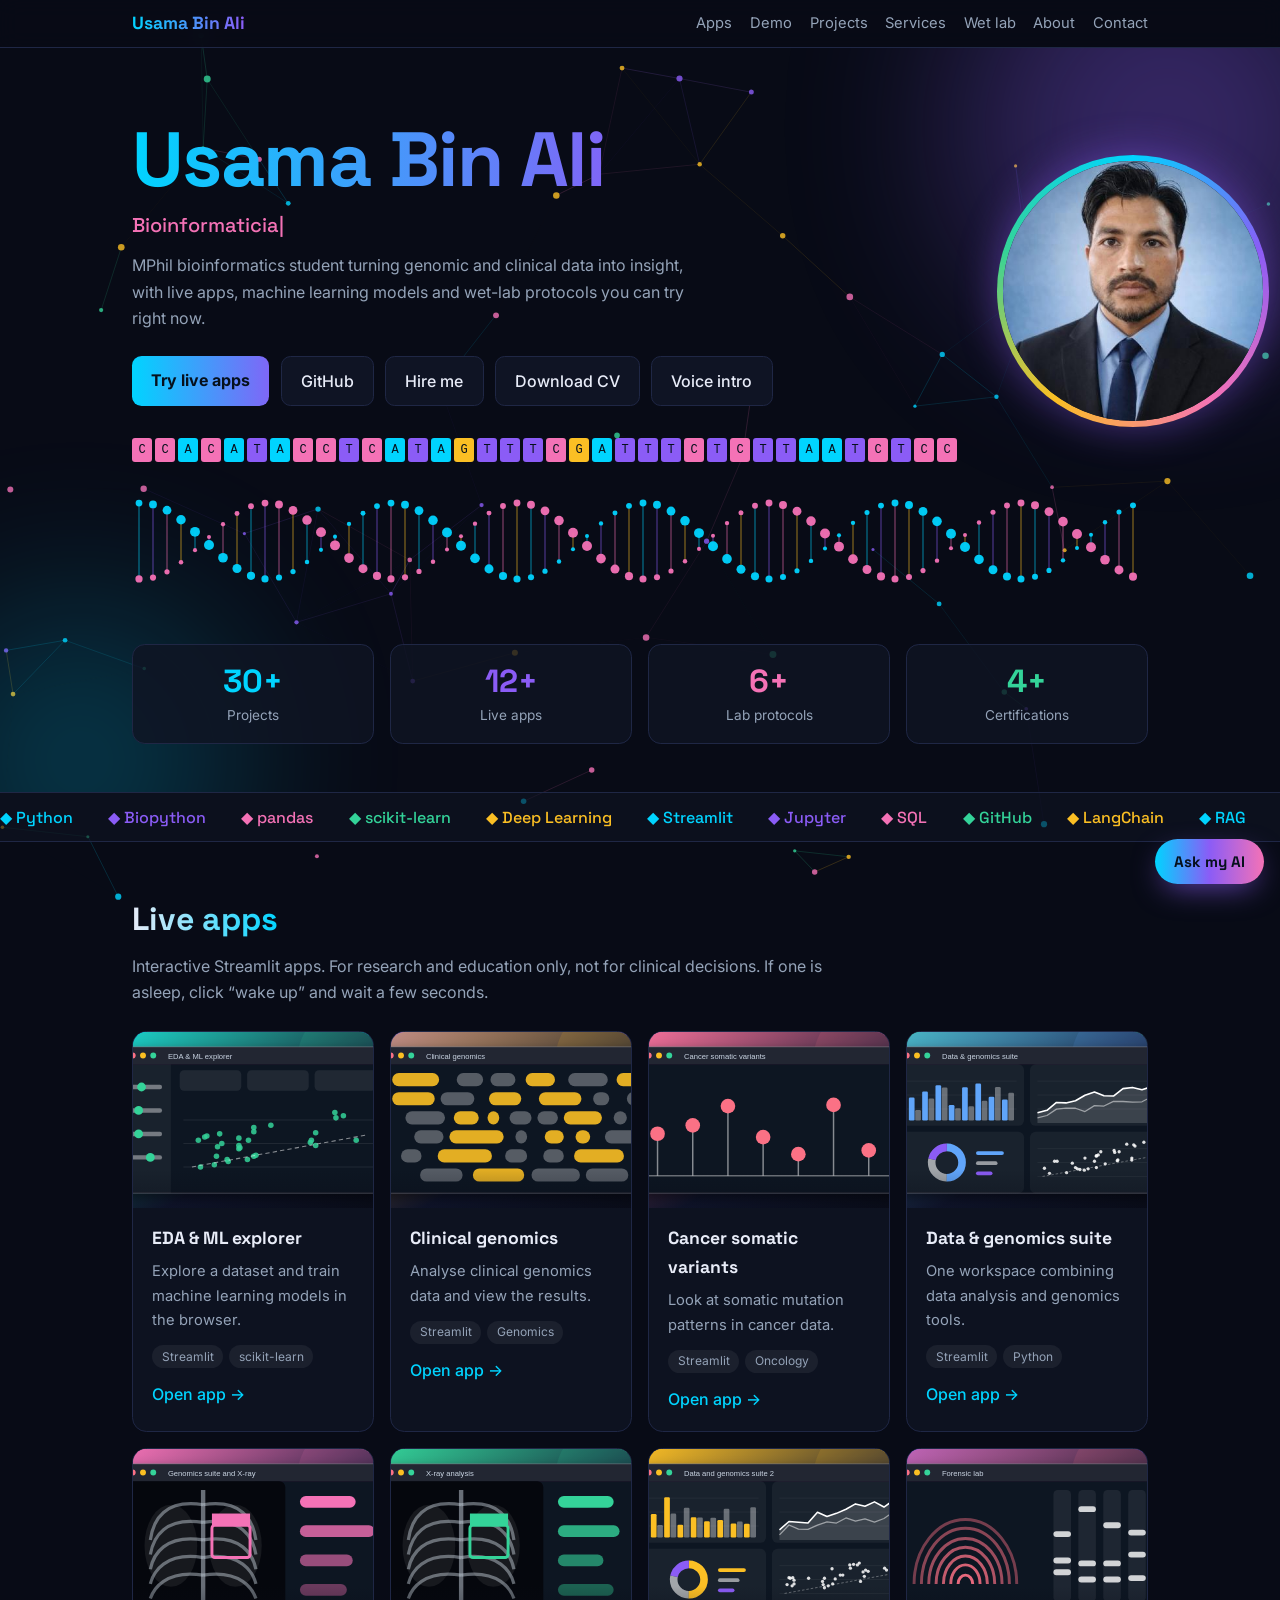
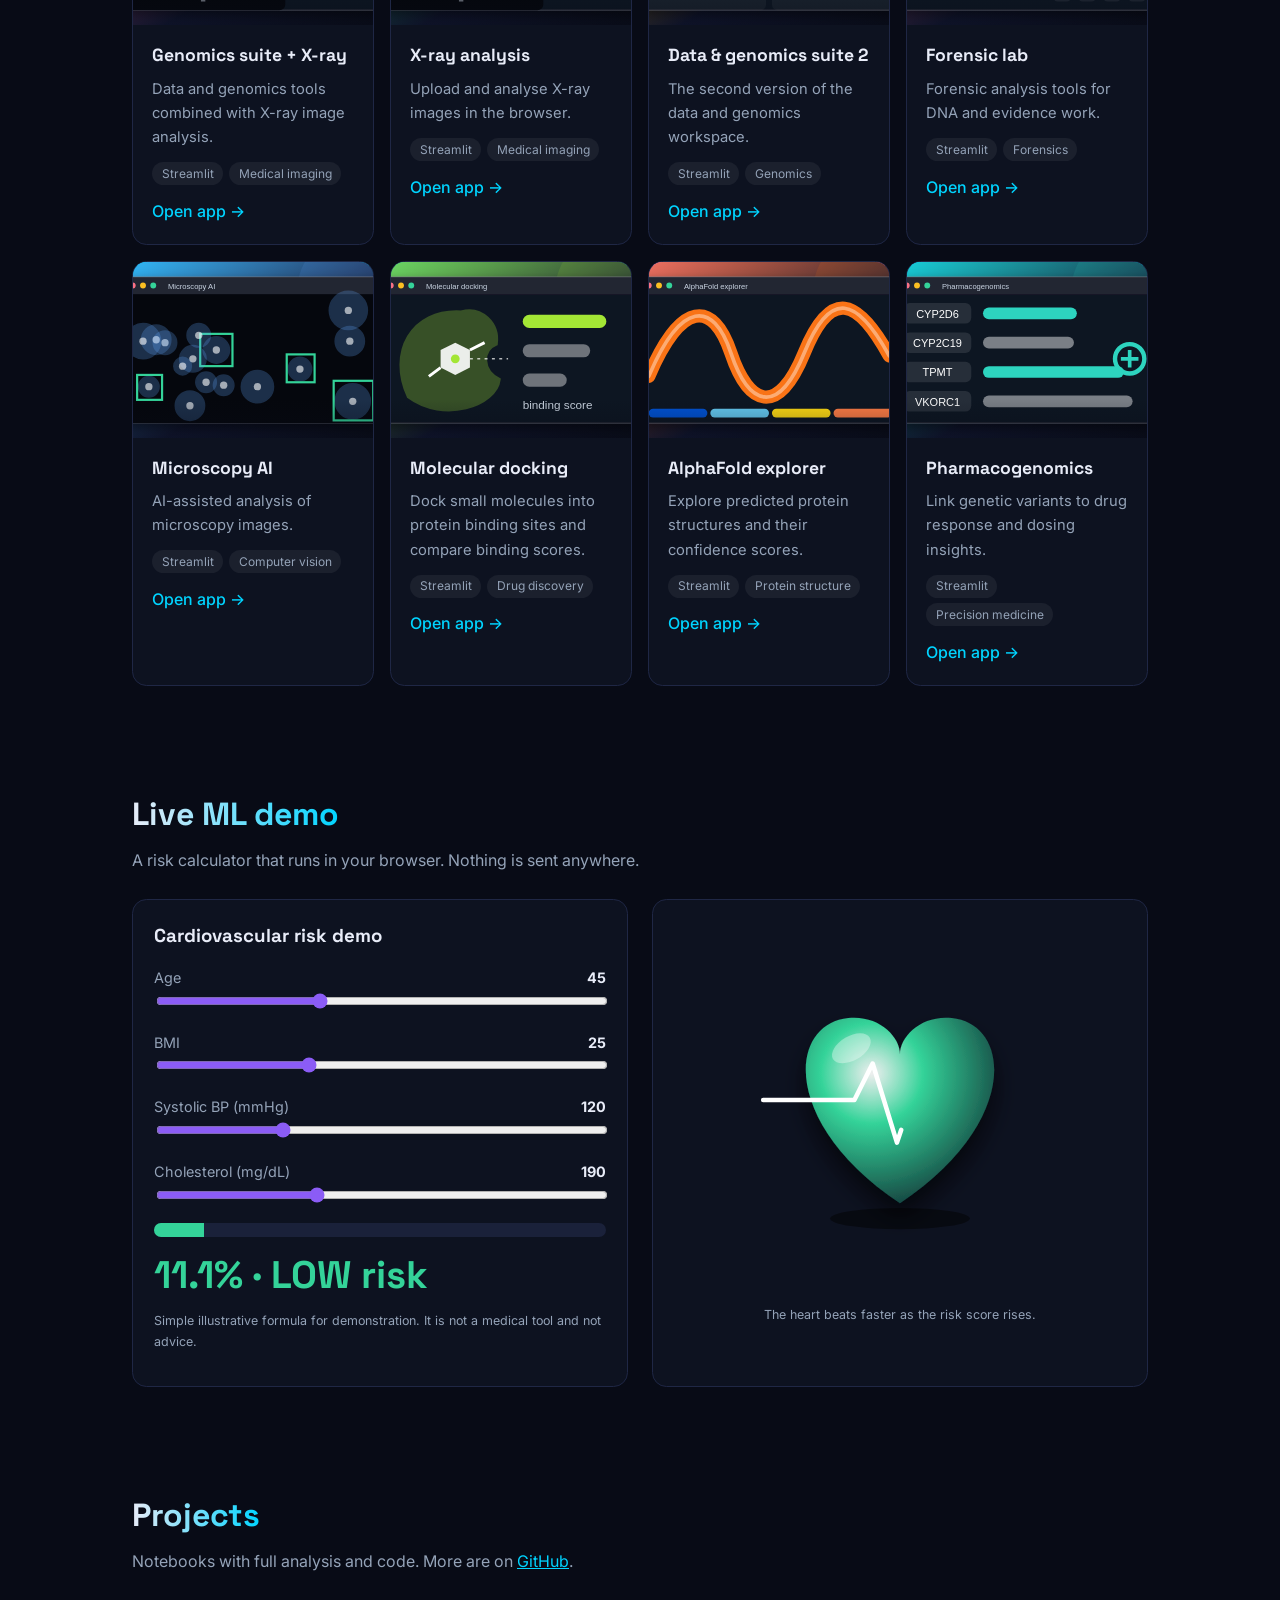
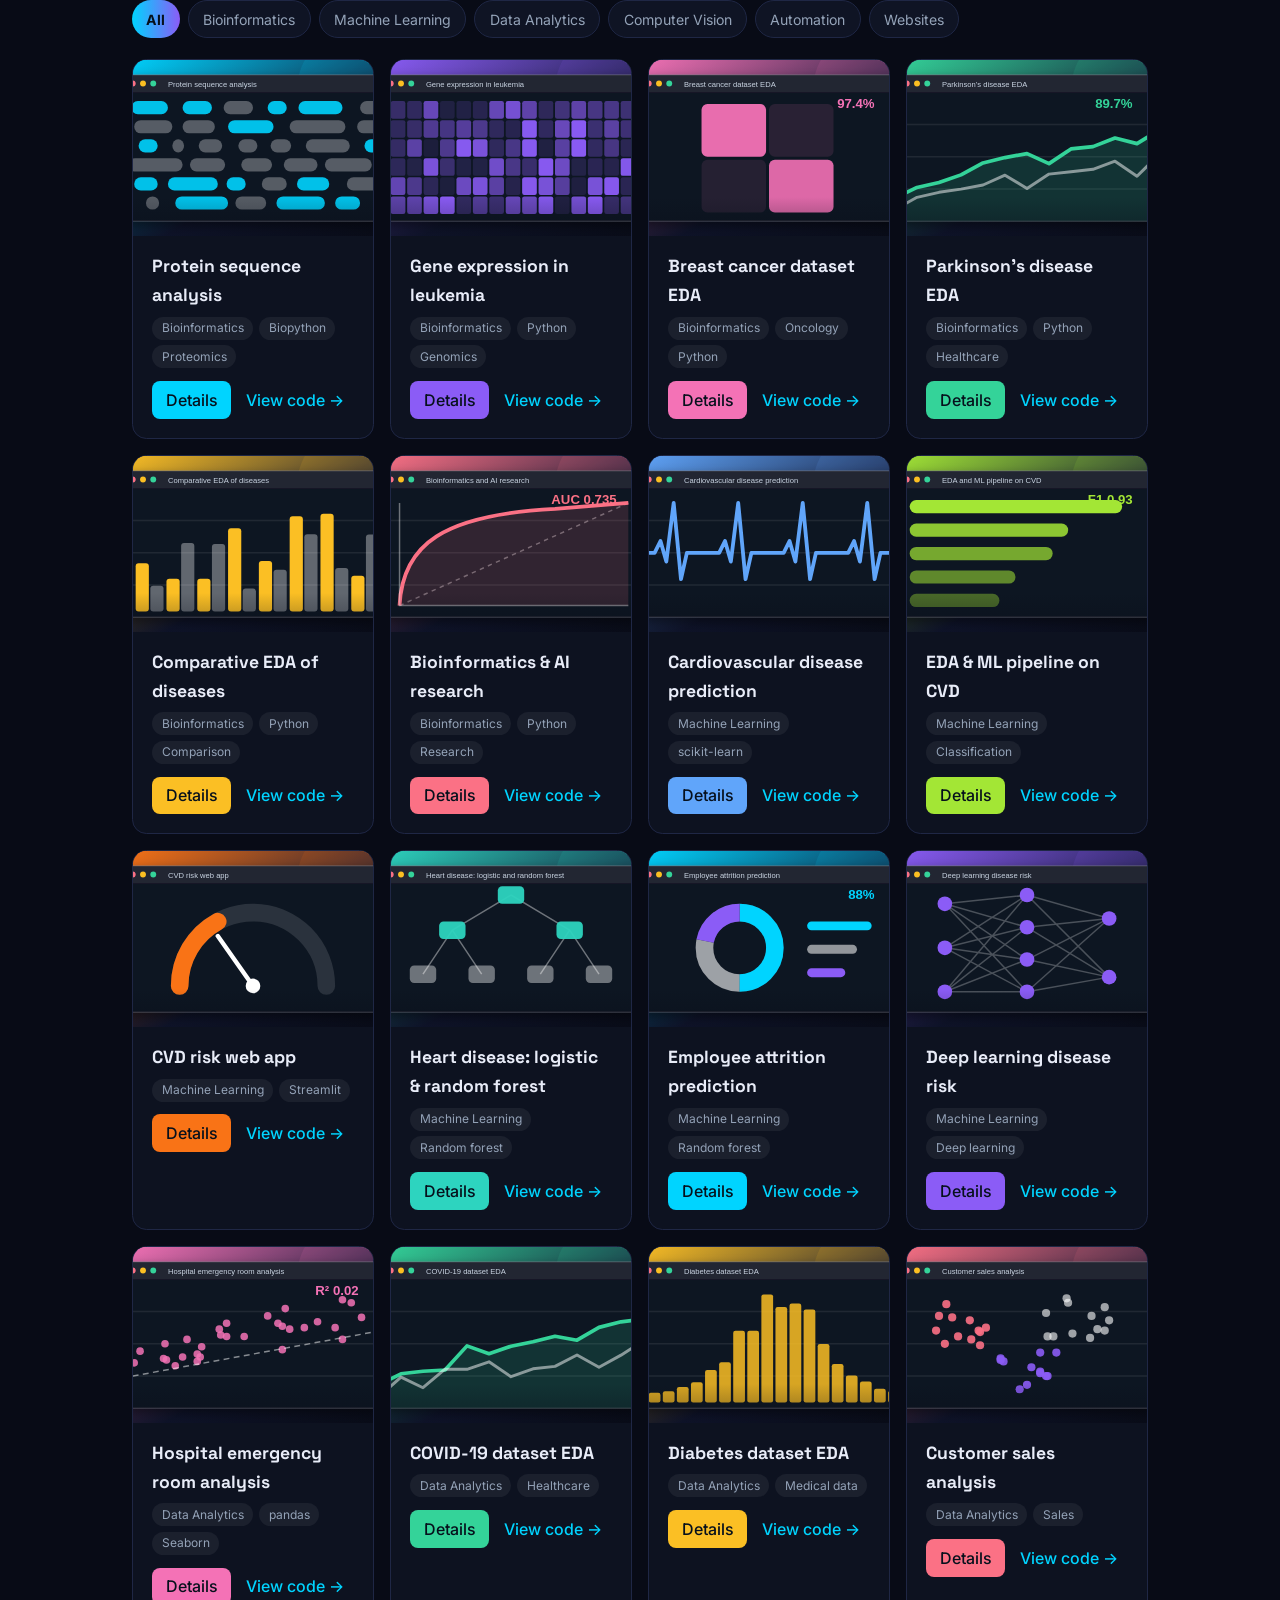
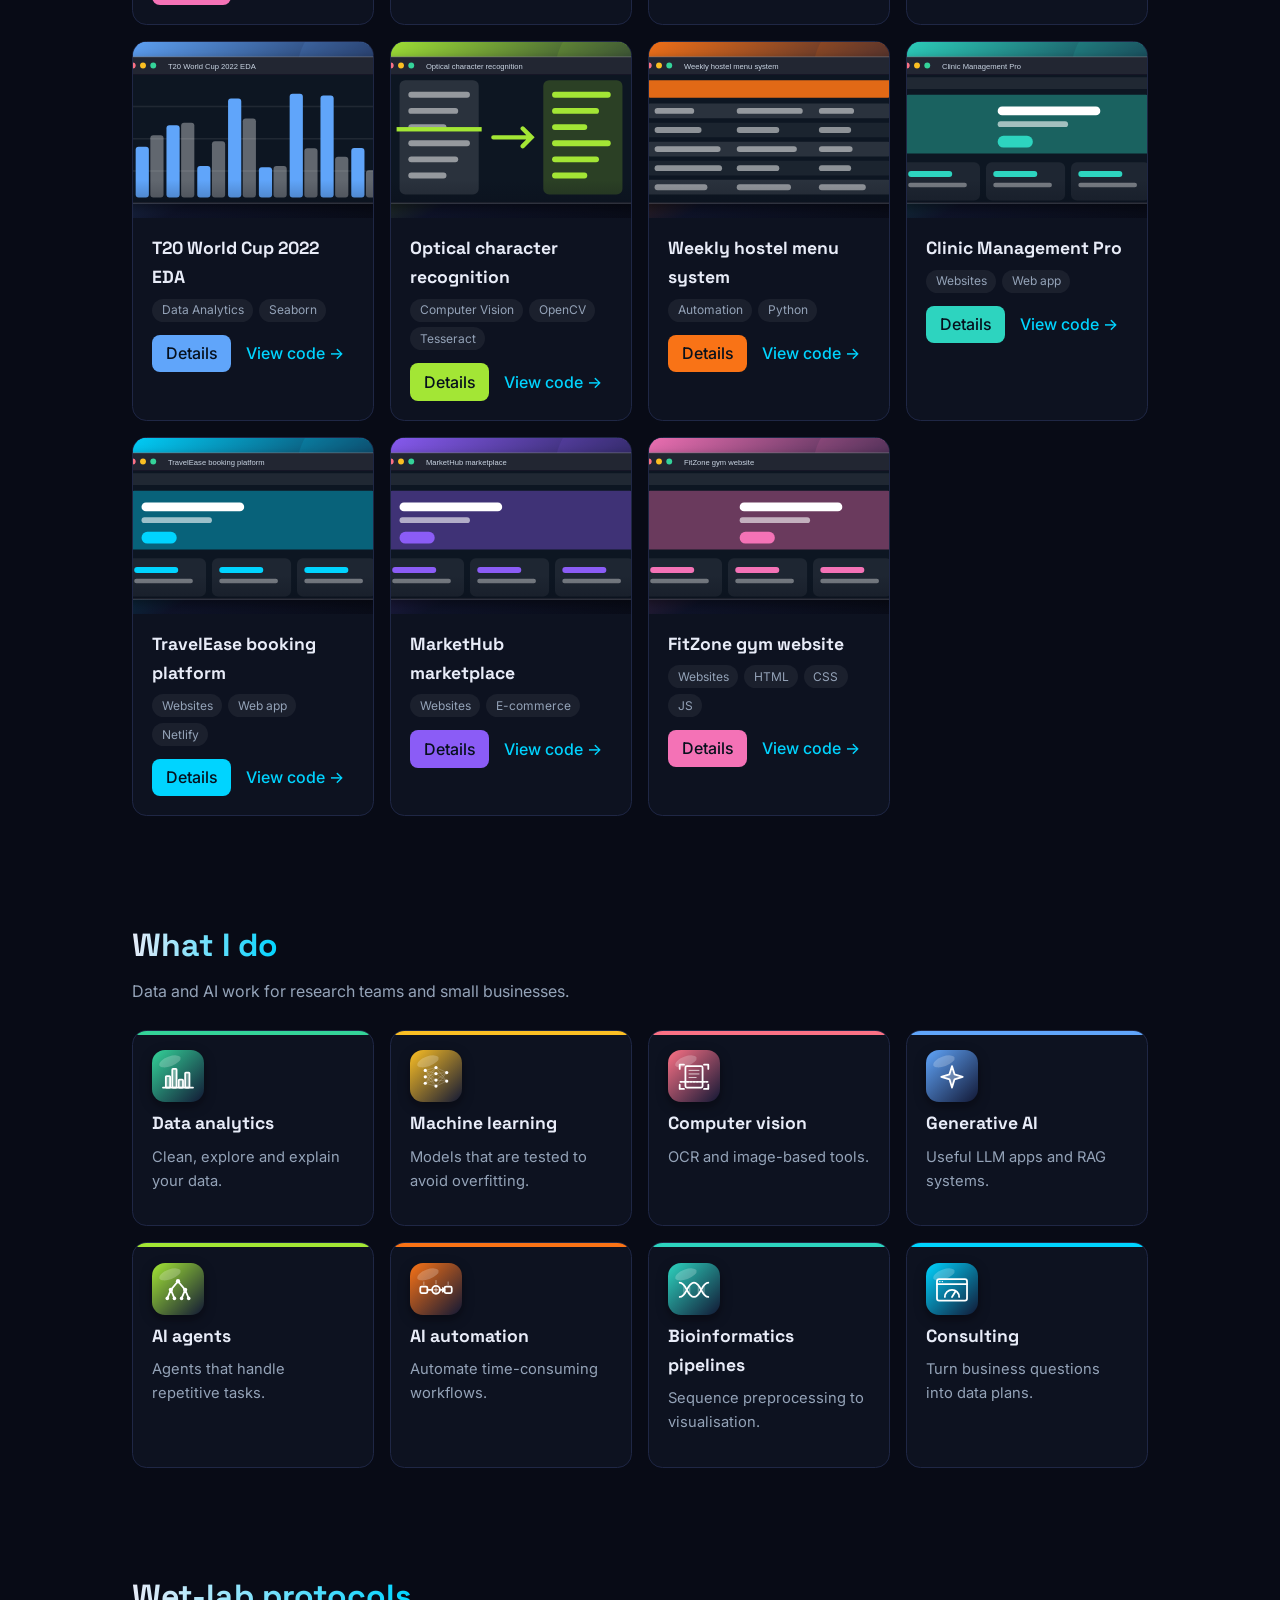
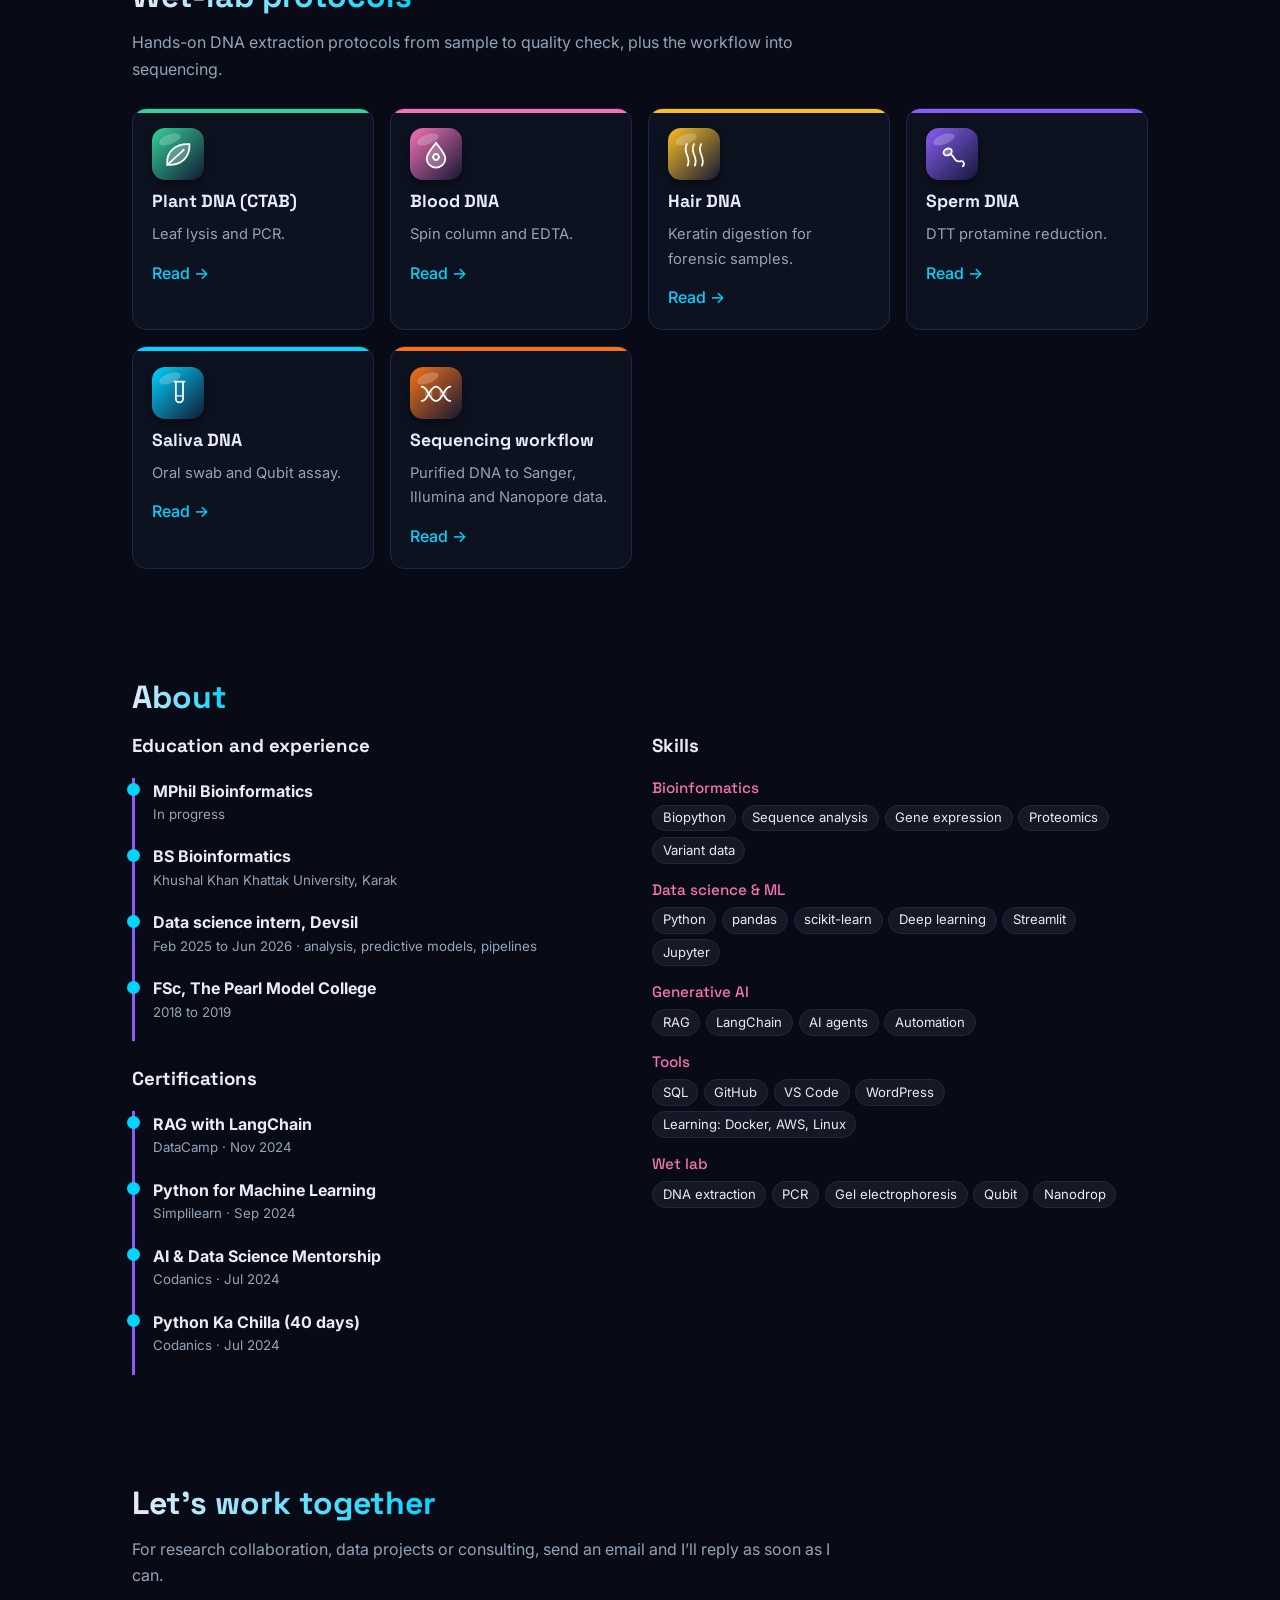
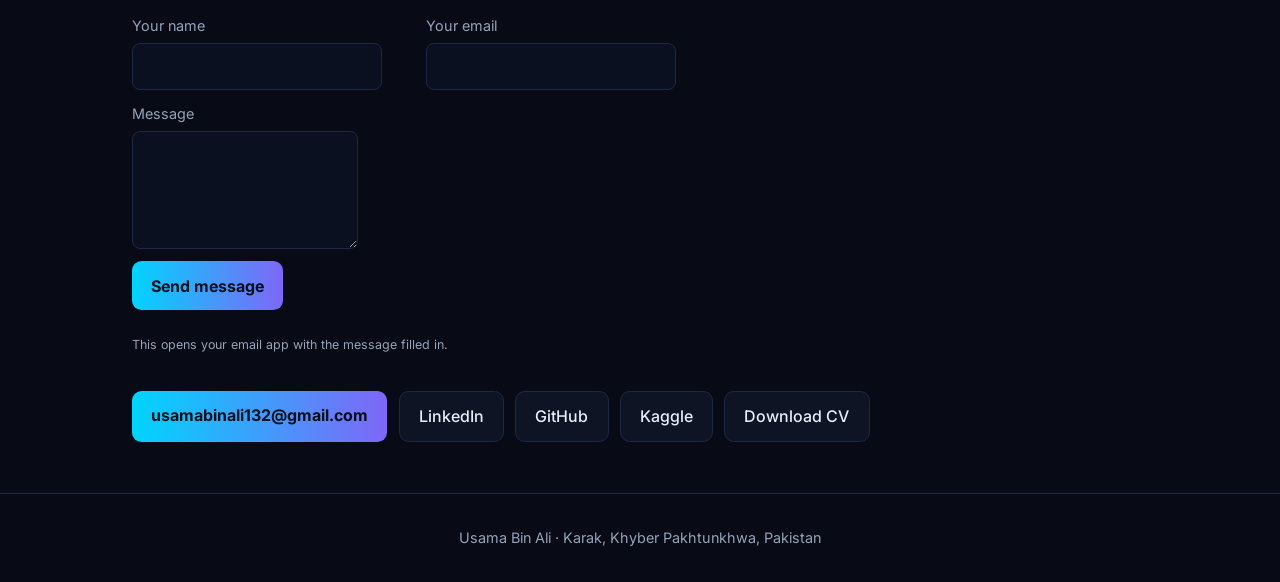
==== commit f115f2e6: "Add files via upload" ====
--- a/index.html
+++ b/index.html
@@ -167,7 +167,7 @@
 <div class="pic"><img src="[data-uri]" alt="Usama Bin Ali" width="400" height="400"></div></div>
 <div class="w"><canvas id="helix" height="110" aria-hidden="true" style="width:100%;height:110px;margin-top:1.5rem"></canvas></div>
 <div class="w"><div class="stats">
-<div class="stat"><b data-n="30">0</b><span>Projects</span></div><div class="stat"><b data-n="9">0</b><span>Live apps</span></div>
+<div class="stat"><b data-n="30">0</b><span>Projects</span></div><div class="stat"><b data-n="12">0</b><span>Live apps</span></div>
 <div class="stat"><b data-n="6">0</b><span>Lab protocols</span></div><div class="stat"><b data-n="4">0</b><span>Certifications</span></div></div></div>
 </div>
 
@@ -178,7 +178,7 @@
 <article class="card" style="--c:var(--cy)"><div class="cover" data-a="23"></div><h3>EDA &amp; ML explorer</h3><p>Explore a dataset and train machine learning models in the browser.</p><ul class="tags"><li>Streamlit</li><li>scikit-learn</li></ul><a href="https://usama-eda-ml.streamlit.app/">Open app →</a></article>
 <article class="card" style="--c:var(--pu)"><div class="cover" data-a="24"></div><h3>Clinical genomics</h3><p>Analyse clinical genomics data and view the results.</p><ul class="tags"><li>Streamlit</li><li>Genomics</li></ul><a href="https://usama-clinical-genomics.streamlit.app/">Open app →</a></article>
 <article class="card" style="--c:var(--pk)"><div class="cover" data-a="25"></div><h3>Cancer somatic variants</h3><p>Look at somatic mutation patterns in cancer data.</p><ul class="tags"><li>Streamlit</li><li>Oncology</li></ul><a href="https://usama-cancer-somatic.streamlit.app/">Open app →</a></article>
-<article class="card" style="--c:var(--gr)"><div class="cover" data-a="26"></div><h3>Data &amp; genomics suite</h3><p>One workspace combining data analysis and genomics tools.</p><ul class="tags"><li>Streamlit</li><li>Python</li></ul><a href="https://usama-data-genomics-suite.streamlit.app/">Open app →</a></article><article class="card" style="--c:var(--pk)"><div class="cover" data-a="32"></div><h3>Genomics suite + X-ray</h3><p>Data and genomics tools combined with X-ray image analysis.</p><ul class="tags"><li>Streamlit</li><li>Medical imaging</li></ul><a href="https://usama-data-genomics-suitex-ray.streamlit.app/">Open app →</a></article><article class="card" style="--c:var(--gr)"><div class="cover" data-a="33"></div><h3>X-ray analysis</h3><p>Upload and analyse X-ray images in the browser.</p><ul class="tags"><li>Streamlit</li><li>Medical imaging</li></ul><a href="https://usama-x-ray.streamlit.app/">Open app →</a></article><article class="card" style="--c:var(--am)"><div class="cover" data-a="34"></div><h3>Data &amp; genomics suite 2</h3><p>The second version of the data and genomics workspace.</p><ul class="tags"><li>Streamlit</li><li>Genomics</li></ul><a href="https://usama-data-genomics-suite-2.streamlit.app/">Open app →</a></article><article class="card" style="--c:var(--pu)"><div class="cover" data-a="35"></div><h3>Forensic lab</h3><p>Forensic analysis tools for DNA and evidence work.</p><ul class="tags"><li>Streamlit</li><li>Forensics</li></ul><a href="https://usama-forensic-lab.streamlit.app/">Open app →</a></article><article class="card" style="--c:var(--cy)"><div class="cover" data-a="36"></div><h3>Microscopy AI</h3><p>AI-assisted analysis of microscopy images.</p><ul class="tags"><li>Streamlit</li><li>Computer vision</li></ul><a href="https://usama-microscopy-ai.streamlit.app/">Open app →</a></article>
+<article class="card" style="--c:var(--gr)"><div class="cover" data-a="26"></div><h3>Data &amp; genomics suite</h3><p>One workspace combining data analysis and genomics tools.</p><ul class="tags"><li>Streamlit</li><li>Python</li></ul><a href="https://usama-data-genomics-suite.streamlit.app/">Open app →</a></article><article class="card" style="--c:var(--pk)"><div class="cover" data-a="32"></div><h3>Genomics suite + X-ray</h3><p>Data and genomics tools combined with X-ray image analysis.</p><ul class="tags"><li>Streamlit</li><li>Medical imaging</li></ul><a href="https://usama-data-genomics-suitex-ray.streamlit.app/">Open app →</a></article><article class="card" style="--c:var(--gr)"><div class="cover" data-a="33"></div><h3>X-ray analysis</h3><p>Upload and analyse X-ray images in the browser.</p><ul class="tags"><li>Streamlit</li><li>Medical imaging</li></ul><a href="https://usama-x-ray.streamlit.app/">Open app →</a></article><article class="card" style="--c:var(--am)"><div class="cover" data-a="34"></div><h3>Data &amp; genomics suite 2</h3><p>The second version of the data and genomics workspace.</p><ul class="tags"><li>Streamlit</li><li>Genomics</li></ul><a href="https://usama-data-genomics-suite-2.streamlit.app/">Open app →</a></article><article class="card" style="--c:var(--pu)"><div class="cover" data-a="35"></div><h3>Forensic lab</h3><p>Forensic analysis tools for DNA and evidence work.</p><ul class="tags"><li>Streamlit</li><li>Forensics</li></ul><a href="https://usama-forensic-lab.streamlit.app/">Open app →</a></article><article class="card" style="--c:var(--cy)"><div class="cover" data-a="36"></div><h3>Microscopy AI</h3><p>AI-assisted analysis of microscopy images.</p><ul class="tags"><li>Streamlit</li><li>Computer vision</li></ul><a href="https://usama-microscopy-ai.streamlit.app/">Open app →</a></article><article class="card" style="--c:var(--gr)"><div class="cover" data-a="37"></div><h3>Molecular docking</h3><p>Dock small molecules into protein binding sites and compare binding scores.</p><ul class="tags"><li>Streamlit</li><li>Drug discovery</li></ul><a href="https://usama-moleculardocking.streamlit.app/">Open app →</a></article><article class="card" style="--c:var(--pk)"><div class="cover" data-a="38"></div><h3>AlphaFold explorer</h3><p>Explore predicted protein structures and their confidence scores.</p><ul class="tags"><li>Streamlit</li><li>Protein structure</li></ul><a href="https://usama-alphafold.streamlit.app/">Open app →</a></article><article class="card" style="--c:var(--cy)"><div class="cover" data-a="39"></div><h3>Pharmacogenomics</h3><p>Link genetic variants to drug response and dosing insights.</p><ul class="tags"><li>Streamlit</li><li>Precision medicine</li></ul><a href="https://usama-pharmacogenomics.streamlit.app/">Open app →</a></article>
 </div></div></section>
 
 <section id="demo"><div class="w"><h2>Live ML demo</h2>
@@ -315,7 +315,7 @@
 '<path d="M-34 -10L-28 -28H28L34 -10Z"/><path d="M-30 -10V28H30V-10"/><path d="M-10 28V8H10V28"/><path d="M-34 -10Q-26 0 -17 -10Q-9 0 0 -10Q9 0 17 -10Q26 0 34 -10"/>',
 '<path d="M-24 0H24"/><rect x="-38" y="-14" width="10" height="28" rx="3" fill="#fff" fill-opacity=".3"/><rect x="-28" y="-9" width="6" height="18" rx="2"/><rect x="28" y="-14" width="10" height="28" rx="3" fill="#fff" fill-opacity=".3"/><rect x="22" y="-9" width="6" height="18" rx="2"/>'];
 var G='<path stroke="#fff" stroke-opacity=".08" d="M0 22H180M0 44H180M0 66H180"/>',
-TP={0:'seq',1:'heat',2:'cm',3:'line',4:'bars',5:'roc',6:'ecg',7:'hbar',8:'gauge',9:'tree',10:'donut',11:'nn',12:'scatter',13:'line',14:'hist',15:'seg',16:'bars',17:'doc',18:'table',19:'web',20:'web',21:'web',22:'web',23:'dash',24:'seq',25:'lolli',26:'dash2',32:'xray',33:'xray',34:'dash2',35:'fp',36:'cells'},
+TP={0:'seq',1:'heat',2:'cm',3:'line',4:'bars',5:'roc',6:'ecg',7:'hbar',8:'gauge',9:'tree',10:'donut',11:'nn',12:'scatter',13:'line',14:'hist',15:'seg',16:'bars',17:'doc',18:'table',19:'web',20:'web',21:'web',22:'web',23:'dash',24:'seq',25:'lolli',26:'dash2',32:'xray',33:'xray',34:'dash2',35:'fp',36:'cells',37:'dock',38:'fold',39:'pgx'},
 LB={2:'97.4%',3:'89.7%',5:'AUC 0.735',7:'F1 0.93',10:'88%',12:'R\u00b2 0.02'},TF={};
 TF.bars=function(c,R){var s=G,k,a,b;for(k=0;k<8;k++){a=20+R()*52;b=14+R()*40;s+='<rect x="'+(10+k*21)+'" y="'+(84-a)+'" width="9" height="'+a+'" rx="2" fill="'+c+'"/><rect x="'+(20+k*21)+'" y="'+(84-b)+'" width="9" height="'+b+'" rx="2" fill="#fff" opacity=".35"/>'}return s};
 TF.hbar=function(c,R){var s='',k;for(k=0;k<5;k++)s+='<rect x="10" y="'+(8+k*16)+'" width="'+(150-k*22-R()*20)+'" height="9" rx="4.5" fill="'+c+'" opacity="'+(1-k*.15)+'"/>';return s};
@@ -341,6 +341,9 @@
 TF.xray=function(c,R){var s='<rect x="0" y="0" width="112" height="88" rx="4" fill="#05070d"/><path d="M56 6V82" stroke="#cbd5e1" stroke-opacity=".5" stroke-width="3"/>',k;for(k=0;k<5;k++)s+='<path d="M56 '+(16+k*12)+'C30 '+(12+k*12)+' 22 '+(26+k*12)+' 20 '+(40+k*10)+'M56 '+(16+k*12)+'C82 '+(12+k*12)+' 90 '+(26+k*12)+' 92 '+(40+k*10)+'" fill="none" stroke="#cbd5e1" stroke-opacity=".45" stroke-width="2.2"/>';s+='<ellipse cx="34" cy="44" rx="18" ry="28" fill="#fff" opacity=".07"/><ellipse cx="78" cy="44" rx="18" ry="28" fill="#fff" opacity=".07"/><rect x="62" y="30" width="26" height="22" rx="2" fill="none" stroke="'+c+'" stroke-width="2"/><rect x="62" y="22" width="26" height="8" fill="'+c+'"/>';for(k=0;k<4;k++)s+='<rect x="122" y="'+(10+k*20)+'" width="'+(30+R()*24).toFixed(0)+'" height="8" rx="4" fill="'+c+'" opacity="'+(1-k*.2)+'"/>';return s};
 TF.fp=function(c,R){var s='',k,r,x,b;for(k=1;k<8;k++){r=k*5;s+='<path d="M'+(48-r)+' 70A'+r+' '+(r*1.25).toFixed(0)+' 0 0 1 '+(48+r)+' 70" fill="none" stroke="'+c+'" stroke-width="2" opacity="'+(1-k*.08).toFixed(2)+'"/>'}for(k=0;k<4;k++){x=108+k*17;s+='<rect x="'+x+'" y="6" width="12" height="76" rx="3" fill="#fff" opacity=".07"/>';for(b=0;b<3;b++)s+='<rect x="'+x+'" y="'+(14+R()*60).toFixed(0)+'" width="12" height="4" rx="2" fill="#fff" opacity=".8"/>'}return s};
 TF.cells=function(c,R){var s='<rect x="0" y="0" width="180" height="88" rx="4" fill="#05070d"/>',k,x,y,r;for(k=0;k<16;k++){x=14+R()*152;y=10+R()*68;r=6+R()*7;s+='<circle cx="'+x.toFixed(0)+'" cy="'+y.toFixed(0)+'" r="'+r.toFixed(0)+'" fill="'+c+'" opacity=".25" stroke="'+c+'"/><circle cx="'+x.toFixed(0)+'" cy="'+y.toFixed(0)+'" r="2.5" fill="#fff" opacity=".6"/>';if(k%4==0)s+='<rect x="'+(x-r-2).toFixed(0)+'" y="'+(y-r-2).toFixed(0)+'" width="'+(2*r+4).toFixed(0)+'" height="'+(2*r+4).toFixed(0)+'" fill="none" stroke="#34d399" stroke-width="1.5"/>'}return s};
+TF.dock=function(c,R){var s='<path d="M20 70C6 40 22 10 56 12C70 8 82 20 80 34C70 38 70 52 82 58C80 76 44 88 20 70Z" fill="'+c+'" opacity=".28" stroke="'+c+'" stroke-width="2"/><path d="M42 38L52 33L62 38V50L52 55L42 50Z" fill="#fff" opacity=".9"/><circle cx="52" cy="44" r="3" fill="'+c+'"/><path d="M62 38L72 33M42 50L34 56" stroke="#fff" stroke-width="2"/><path d="M62 44H88" stroke="#fff" stroke-dasharray="2 3" stroke-opacity=".7"/>',k;for(k=0;k<3;k++)s+='<rect x="98" y="'+(14+k*20)+'" width="'+(60-k*14-R()*8).toFixed(0)+'" height="9" rx="4.5" fill="'+(k?'#fff':c)+'" opacity="'+(k?.4:1)+'"/>';return s+'<text x="98" y="78" font-size="8" fill="#cbd5e1" font-family="Arial,sans-serif">binding score</text>'};
+TF.fold=function(c){var s='<path d="M8 56C30 4 52 4 64 40S96 84 114 40S150 2 172 42" fill="none" stroke="'+c+'" stroke-width="9" stroke-linecap="round"/><path d="M8 56C30 4 52 4 64 40S96 84 114 40S150 2 172 42" fill="none" stroke="#fff" stroke-opacity=".4" stroke-width="2.5" stroke-linecap="round"/>',k,q=['#0053d6','#65cbf3','#ffdb13','#ff7d45'];for(k=0;k<4;k++)s+='<rect x="'+(8+k*42)+'" y="78" width="40" height="6" rx="3" fill="'+q[k]+'"/>';return s};
+TF.pgx=function(c,R){var g=['CYP2D6','CYP2C19','TPMT','VKORC1'],s='',k;for(k=0;k<4;k++)s+='<rect x="6" y="'+(6+k*20)+'" width="46" height="14" rx="4" fill="#fff" opacity=".1"/><text x="29" y="'+(16+k*20)+'" font-size="7.5" fill="#fff" text-anchor="middle" font-family="Arial,sans-serif">'+g[k]+'</text><rect x="60" y="'+(9+k*20)+'" width="'+(40+R()*70).toFixed(0)+'" height="8" rx="4" fill="'+(k%2?'#fff':c)+'" opacity="'+(k%2?.45:1)+'"/>';return s+'<circle cx="160" cy="44" r="10" fill="none" stroke="'+c+'" stroke-width="3"/><path d="M154 44H166M160 38V50" stroke="'+c+'" stroke-width="2.5"/>'};
 function ART(i){var c=PAL[i%PAL.length],sd=i*7+3,R=function(){sd=(Math.imul(sd,1664525)+1013904223)>>>0;return (sd>>>8)/16777216},t=TP[i]||'dash',L=(P[i]||[AL[i-23]||'App'])[0].replace(/&amp;/g,'and'),sl=L.toLowerCase().replace(/[^a-z0-9]+/g,'-').replace(/^-|-$/g,''),lb=LB[i]||'';
 return '<svg viewBox="0 0 200 120" preserveAspectRatio="xMidYMid slice" role="img" data-s="'+sl+'" aria-label="'+L+' preview"><defs><linearGradient id="g'+i+'" x1="0" y1="0" x2="1" y2="1"><stop offset="0" stop-color="'+c+'" stop-opacity=".5"/><stop offset=".6" stop-color="#121835"/><stop offset="1" stop-color="#080b16"/></linearGradient><filter id="s'+i+'" x="-10%" y="-10%" width="120%" height="130%"><feDropShadow dx="0" dy="4" stdDeviation="4" flood-color="#000" flood-opacity=".6"/></filter></defs><rect width="200" height="120" fill="url(#g'+i+')"/><circle cx="170" cy="20" r="40" fill="'+c+'" opacity=".12"/><g filter="url(#s'+i+')"><rect x="10" y="10" width="180" height="100" rx="7" fill="#0f1424" stroke="#fff" stroke-opacity=".14"/><rect x="10" y="10" width="180" height="12" rx="6" fill="#fff" opacity=".07"/><circle cx="18" cy="16" r="2" fill="#fb7185"/><circle cx="25" cy="16" r="2" fill="#fbbf24"/><circle cx="32" cy="16" r="2" fill="#34d399"/><text x="42" y="18.2" font-size="5.2" fill="#cbd5e1" font-family="Arial,sans-serif">'+L+'</text></g><g transform="translate(10 22)">'+TF[t](c,R,lb,i)+(lb?'<text x="162" y="11" text-anchor="end" font-size="9" font-weight="700" fill="'+c+'" font-family="Arial,sans-serif">'+lb+'</text>':'')+'</g></svg>'}
 var col={Bioinformatics:'--cy','Machine Learning':'--pu','Data Analytics':'--gr','Computer Vision':'--pk',Automation:'--am',Websites:'--cy'},cur='All';
@@ -377,7 +380,7 @@
 document.addEventListener('mouseout',function(e){var c=e.target.closest&&e.target.closest('.grid .card');if(c&&!c.contains(e.relatedTarget))c.style.transform=''})}
 var D=[{"p": "Proteins form thousands of families. The goal was to understand sequence patterns and classify proteins from sequence-based features.", "d": "RCSB Protein Data Bank table with 141,401 records and 14 columns.", "m": "Data cleaning, EDA of sequence length and class, PCA, then Logistic Regression, Decision Tree, Random Forest, SVM and Gradient Boosting, plus an LSTM deep learning model.", "r": "A complete comparison pipeline with a saved LSTM model, and insight into how sequence length and composition vary between protein classes."}, {"p": "Find which gene expression patterns separate leukemia samples from healthy samples.", "d": "Leukemia gene expression table with 1,000 rows and 1,001 columns.", "m": "EDA, correlation analysis and PCA, then Logistic Regression, KNN, Decision Tree, Random Forest, SVM, Gradient Boosting and a neural network, with cross-validation.", "r": "Key expression patterns were mapped. Baseline models reached only about 45% test accuracy, which shows how noisy and high-dimensional the data is. Feature selection is the next step."}, {"p": "Tell malignant tumours from benign ones early, using cell measurements.", "d": "Breast cancer diagnostic dataset with 569 samples and 33 columns.", "m": "EDA of malignant versus benign tumours, feature scaling, then six classical models and a neural network, compared with cross-validation.", "r": "The neural network reached 97.4% test accuracy."}, {"p": "Separate people with Parkinson’s disease from healthy people using voice measurements.", "d": "Parkinson’s voice-measurement dataset with 195 recordings and 24 columns.", "m": "EDA and feature scaling, then Logistic Regression, KNN, Decision Tree, Random Forest, SVM, Gradient Boosting and a neural network.", "r": "The neural network reached 89.7% test accuracy."}, {"p": "Compare how two different disease datasets behave, to understand their structure and biological relevance rather than only predict.", "d": "Breast cancer and Parkinson’s disease datasets.", "m": "Cleaning, EDA, statistical tests, PCA, machine learning, deep learning and NLP-based feature analysis.", "r": "A side-by-side view of feature behaviour and structure in both diseases."}, {"p": "Study how APOE genotype relates to cardiovascular conditions, as part of my MPhil research in bioinformatics.", "d": "NACC clinical research data: 40,686 records and 1,324 variables in the final dataset, which includes ESM-2 protein embeddings.", "m": "Deduplication, cardiovascular feature extraction, APOE genotype mapping, ESM-2 protein embeddings, missing-value imputation, PCA and logistic regression.", "r": "Comparative plots of cardiovascular conditions by APOE genotype, and a logistic regression baseline with a test AUC of 0.735."}, {"p": "Predict cardiovascular disease and explain the results clinically, combining statistics with machine learning.", "d": "NACC APOE cardiovascular dataset (filtered).", "m": "Exploratory analysis, statistical testing and logistic regression, evaluated on 8,138 held-out records.", "r": "Very high test performance on the held-out records. Leakage checks and external validation are the next steps before drawing clinical conclusions."}, {"p": "Build a multi-stage machine learning framework for cardiovascular disease research.", "d": "NACC APOE cardiovascular dataset (filtered).", "m": "EDA, feature scaling, logistic regression and a deep learning model, evaluated with cross-validation.", "r": "The deep learning model reached 99.6% accuracy with F1 0.93 (precision 1.00, recall 0.87). F1 is reported because the classes are imbalanced."}, {"p": "Predict cardiovascular disease from patient health measurements and make the model usable in real time.", "d": "NACC APOE cardiovascular dataset (filtered).", "m": "Cleaning, six ML models with grid search and cross-validation, a deep learning network with epoch tracking and NLP-based feature analysis, deployed as a Streamlit app.", "r": "A working interactive prediction app with a side-by-side model comparison."}, {"p": "Detect heart disease early, with explanations that clinicians can trust.", "d": "Clinical dataset with 40,686 records and 43 columns.", "m": "Several ML models with grid search, deep learning, NLP feature analysis and explainable AI, packaged as an interactive application.", "r": "A complete early-detection pipeline with model interpretability built in."}, {"p": "Find which employees are likely to leave, understand why, and help HR act earlier.", "d": "IBM HR employee attrition dataset: 1,470 employees and 35 features.", "m": "EDA and scaling, then Logistic Regression, KNN, Decision Tree, Random Forest and SVM, compared on accuracy, precision, recall and F1.", "r": "The best model reached about 88% accuracy. Recall on employees who leave was 0.44, so these cases remain hard to catch."}, {"p": "Predict disease risk from clinical data with a model that can be explained and deployed.", "d": "Clinical dataset with 40,686 records and 43 columns.", "m": "Feature engineering, ML models with grid search, deep learning with epoch tracking, NLP feature analysis and SHAP interpretability.", "r": "A deployment-ready pipeline, where SHAP shows which clinical features drive each prediction."}, {"p": "Understand patient load and waiting times in an emergency room, and test whether waiting time can be predicted.", "d": "ER wait-time dataset with 5,000 records and 19 columns.", "m": "Cleaning, EDA, statistical reasoning and feature engineering, then Linear Regression, Decision Tree and Random Forest.", "r": "Waiting time was only weakly predictable (best R² about 0.02, RMSE about 65), so the project ends with operational findings and recommendations."}, {"p": "Understand how COVID-19 spread across countries and what drives case numbers.", "d": "Country-wise COVID-19 summary: 187 countries and 28 columns.", "m": "EDA of trends and relationships, then Logistic Regression, Decision Tree, Random Forest and SVM.", "r": "Country-level patterns and relationships in cases, deaths and recoveries."}, {"p": "Predict whether a person is likely to have diabetes from health measurements.", "d": "Diabetes dataset with 768 patient records.", "m": "EDA and scaling, then Logistic Regression, Decision Tree, Random Forest and SVM.", "r": "A model comparison and the health factors most linked to diabetes."}, {"p": "Understand customer behaviour and segment customers for better business decisions.", "d": "Retail shopping trends dataset.", "m": "Cleaning, EDA, statistical tests, RFM analysis and K-Means clustering, with an interactive Streamlit dashboard.", "r": "Customer segments and a dashboard for business decision support."}, {"p": "Understand what influences T20 match results and predict the winner.", "d": "T20 World Cup 2022 match dataset.", "m": "EDA of toss, team form and venue, then Logistic Regression, Decision Tree, Random Forest, SVM, Gradient Boosting and XGBoost with grid search and cross-validation.", "r": "Insights on toss impact and team performance, plus tuned models for match outcome."}, {"p": "Turn images and scanned documents into editable text, reducing manual typing.", "d": "Images and scanned documents uploaded by the user.", "m": "An OCR pipeline with a web interface for uploading files and extracting text.", "r": "A live OCR website that anyone can try.", "l": "https://usamaocrfinalwesite.netlify.app/"}, {"p": "Show a hostel’s weekly meal plan clearly for students.", "d": "Weekly menu with breakfast, lunch and dinner for each day.", "m": "Structured the menu by day and meal and presented it in a clean layout.", "r": "A clear, easy-to-update weekly menu."}, {"p": "Help clinics manage patients, appointments and daily operations in one place.", "d": "Demo clinic data.", "m": "Designed the main clinic workflows and screens for a smart healthcare system.", "r": "A working demo of a modern clinic management solution."}, {"p": "Let travellers discover destinations and plan and book tours, hotels and transport in one platform.", "d": "Sample destinations and packages.", "m": "Built as a responsive web app and deployed on Netlify.", "r": "A live travel booking website.", "l": "https://usamatraveltourbooking.netlify.app/"}, {"p": "Connect buyers and sellers in one multi-vendor marketplace.", "d": "Sample vendors and products.", "m": "Responsive web app, deployed on Netlify.", "r": "A live marketplace demo.", "l": "https://usamamarkethub.netlify.app/"}, {"p": "Present a gym’s programs and help members get started online.", "d": "Sample classes and membership information.", "m": "Responsive website, deployed on Netlify.", "r": "A live gym website.", "l": "https://usamagymfitness.netlify.app/"}];
 
-var AL=['EDA & ML explorer','Clinical genomics','Cancer somatic variants','Data & genomics suite'];AL[9]='Genomics suite and X-ray';AL[10]='X-ray analysis';AL[11]='Data and genomics suite 2';AL[12]='Forensic lab';AL[13]='Microscopy AI';
+var AL=['EDA & ML explorer','Clinical genomics','Cancer somatic variants','Data & genomics suite'];AL[9]='Genomics suite and X-ray';AL[10]='X-ray analysis';AL[11]='Data and genomics suite 2';AL[12]='Forensic lab';AL[13]='Microscopy AI';AL[14]='Molecular docking';AL[15]='AlphaFold explorer';AL[16]='Pharmacogenomics';
 IC.push('<path d="M-38 30V-30M-38 30H40"/><g fill="#fff" stroke="none"><circle cx="-26" cy="18" r="3.5"/><circle cx="-14" cy="8" r="3.5"/><circle cx="-4" cy="14" r="3.5"/><circle cx="8" cy="-2" r="3.5"/><circle cx="20" cy="-8" r="3.5"/><circle cx="30" cy="-20" r="3.5"/></g><path stroke-width="2.4" stroke-dasharray="4 4" d="M-32 20L36 -24"/>',
 '<g fill="#fff" fill-opacity=".38" stroke="none"><rect x="-38" y="-28" width="46" height="9" rx="4.5"/><rect x="-6" y="-14" width="44" height="9" rx="4.5"/><rect x="-30" y="0" width="38" height="9" rx="4.5"/><rect x="-2" y="14" width="40" height="9" rx="4.5"/></g><path stroke-width="2" stroke-opacity=".7" d="M-38 32H40"/><path stroke-dasharray="3 4" d="M6 -34V28"/>',
 '<path d="M-40 22H40"/><path stroke-width="2" d="M-26 22V0M-8 22V-14M12 22V-24M30 22V-6"/><g fill="#fff" stroke="none"><circle cx="-26" cy="0" r="5.5"/><circle cx="-8" cy="-14" r="5.5"/><circle cx="12" cy="-24" r="5.5"/><circle cx="30" cy="-6" r="5.5"/></g>',
@@ -423,7 +426,8 @@
 {k:['attrition','employee','hr '],a:"The attrition project uses 1,470 employee records and compares five classifiers. The best reached about 88% accuracy, though recall for employees who leave was 0.44.",l:['See projects','#projects']},
 {k:['hospital','emergency','waiting time'],a:"The emergency room project analyses 5,000 records. Waiting time turned out to be only weakly predictable, so it ends with operational findings and recommendations.",l:['See projects','#projects']},
 {k:['ocr','scan','website','web app','travel','marketplace','gym'],a:"Usama has live websites too: an OCR app that turns images into text, TravelEase for travel booking, MarketHub as a multi-vendor marketplace, and FitZone for a gym. Each has a live link in its project details.",l:['See projects','#projects']},
-{k:['app','streamlit','demo','live','deployed'],a:"There are nine live Streamlit apps: an EDA and ML explorer, clinical genomics, cancer somatic variants, two data and genomics suites, X-ray analysis, a forensic lab and microscopy AI.",l:['Open live apps','#apps']},
+{k:['app','streamlit','demo','live','deployed'],a:"There are twelve live Streamlit apps: an EDA and ML explorer, clinical genomics, cancer somatic variants, two data and genomics suites, X-ray analysis, a forensic lab, microscopy AI, molecular docking, AlphaFold and pharmacogenomics.",l:['Open live apps','#apps']},
+{k:['docking','alphafold','pharmacogenomics','drug','molecular','precision medicine'],a:"Usama also built Streamlit apps for molecular docking, AlphaFold structure exploration and pharmacogenomics. You can open each one from the Live apps section.",l:['Open live apps','#apps']},
 {k:['xray','x-ray','microscopy','forensic','imaging'],a:"Usama has Streamlit apps for X-ray analysis, microscopy AI and a forensic lab. You can open each one from the Live apps section.",l:['Open live apps','#apps']},
 {k:['wet lab','wetlab','protocol','dna extraction','pcr','lab'],a:"Usama documented DNA extraction protocols for plant, blood, hair, sperm and saliva samples, plus a sequencing workflow from Sanger to Illumina and Nanopore.",l:['See protocols','#protocols']},
 {k:['certificate','course','training','certification','codanics','datacamp'],a:"Courses include RAG with LangChain from DataCamp, Python for Machine Learning from Simplilearn, a six-month AI and Data Science mentorship and Python Ka Chilla from Codanics.",l:['See background','#about']},
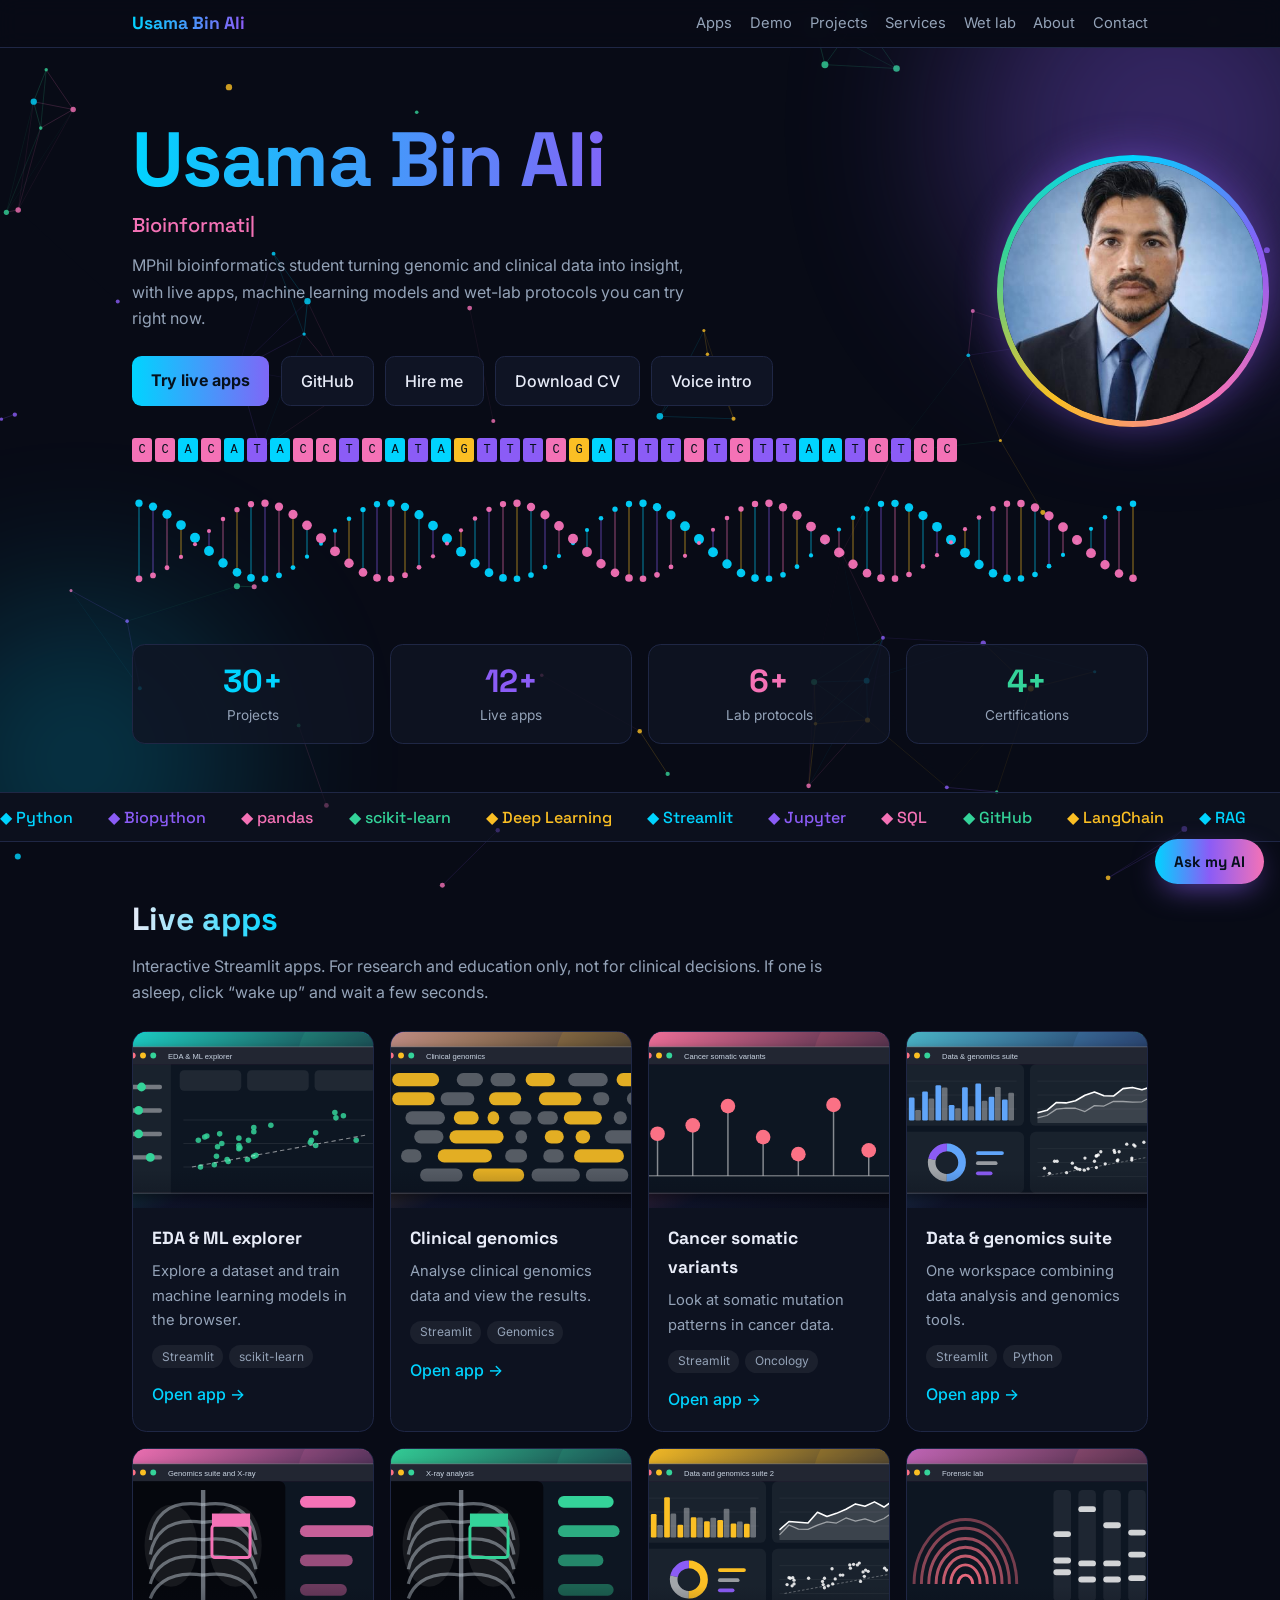
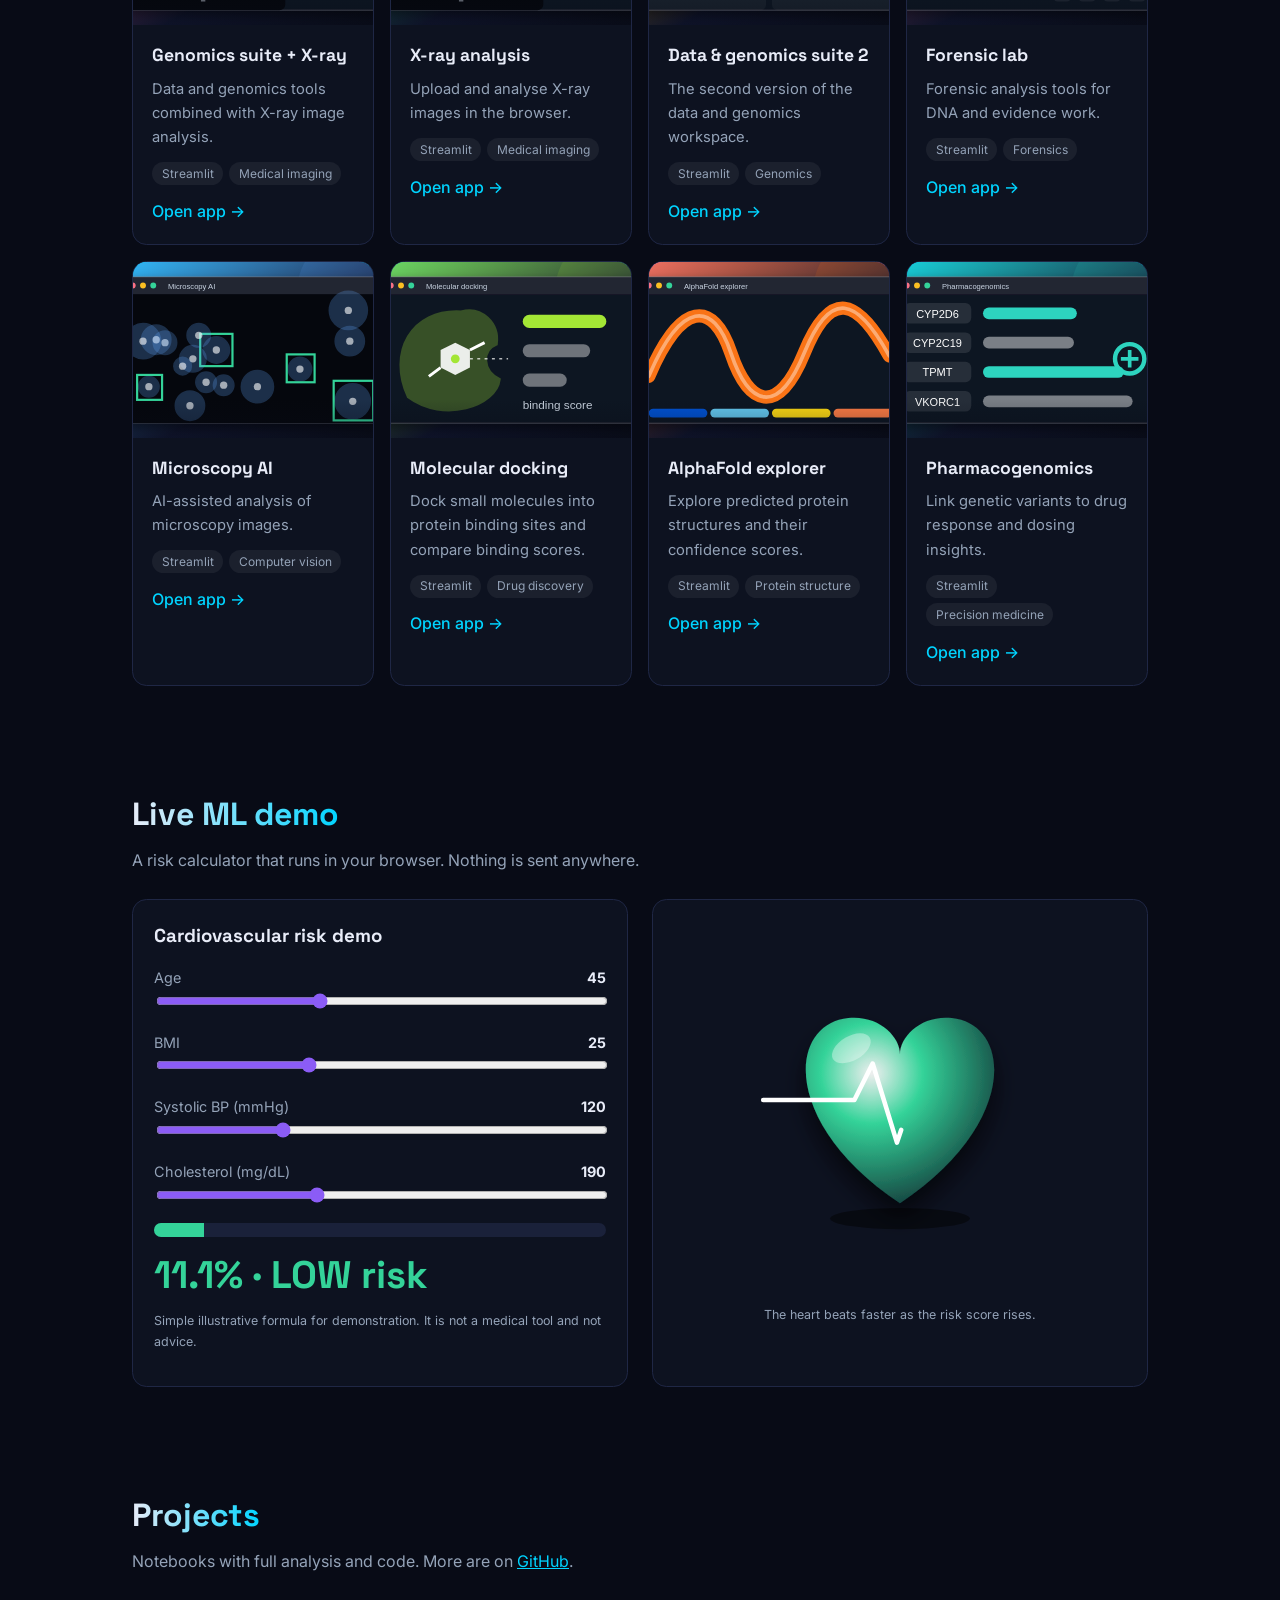
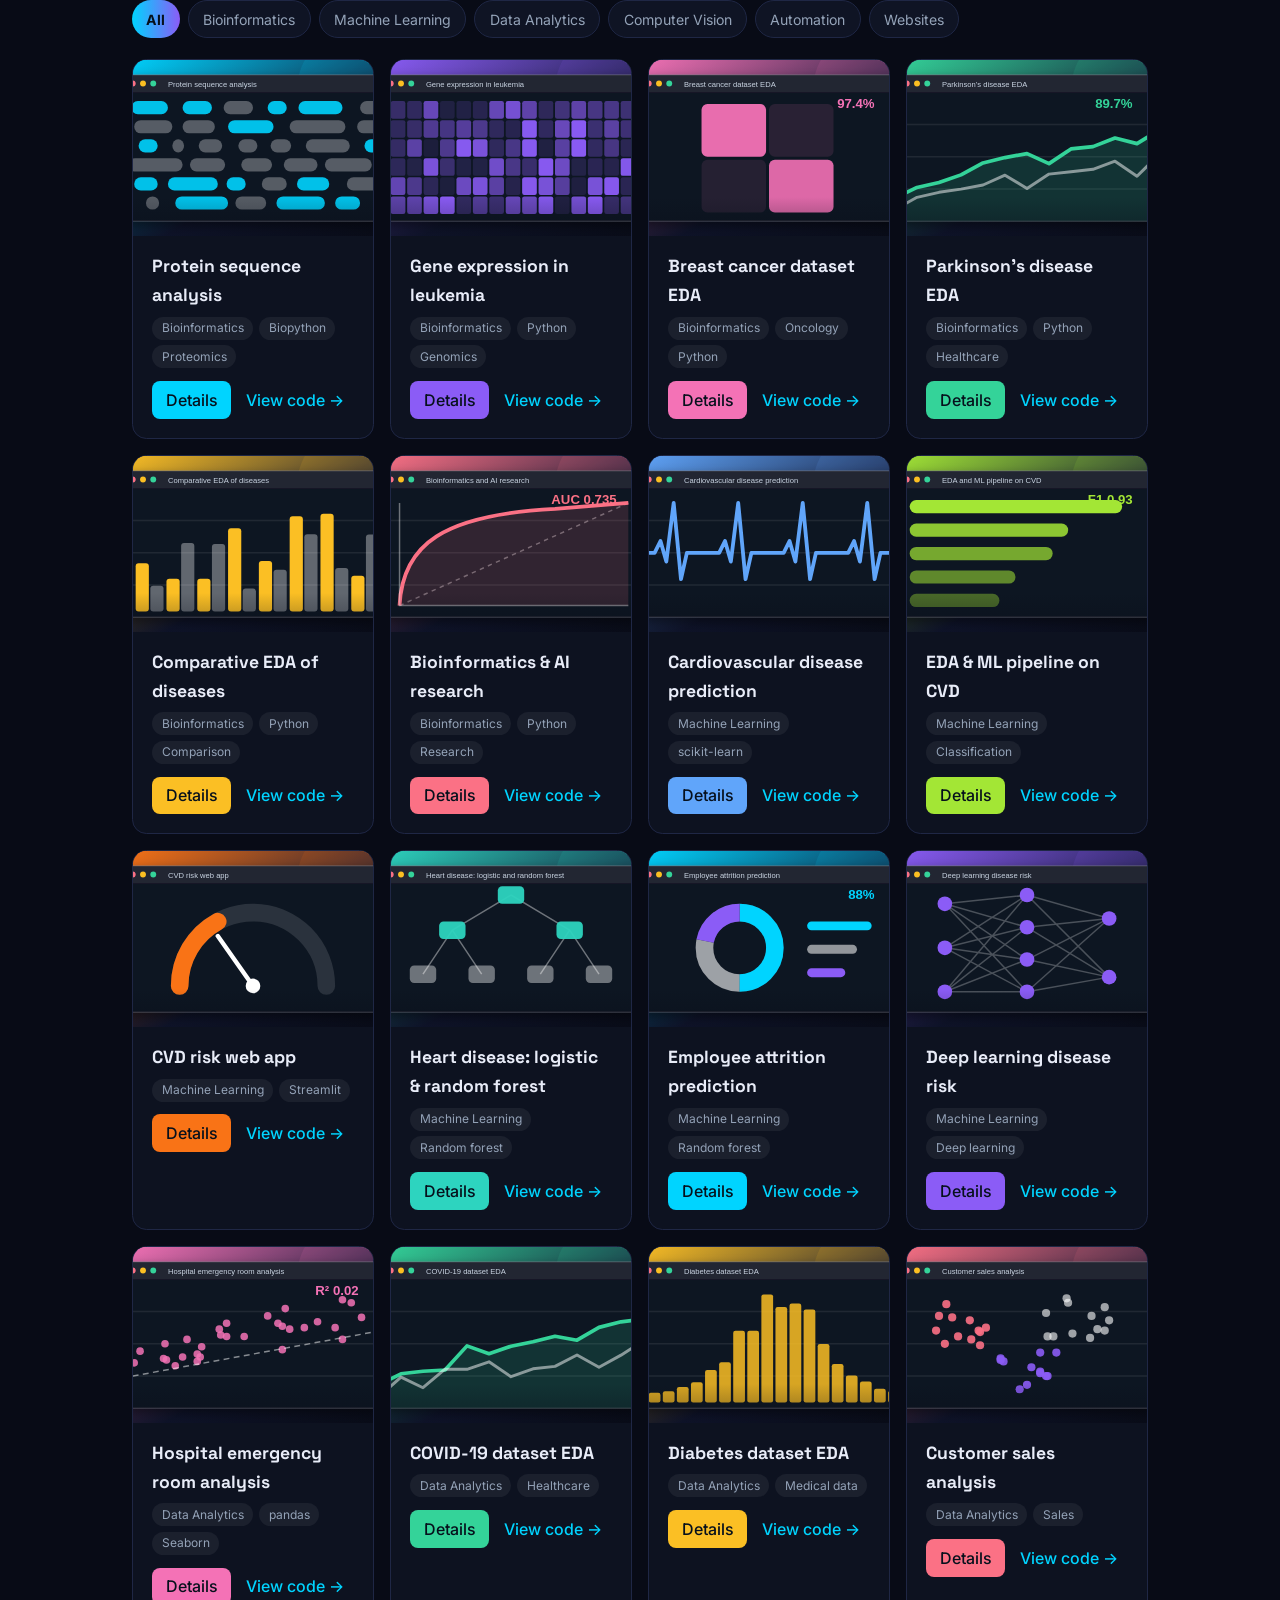
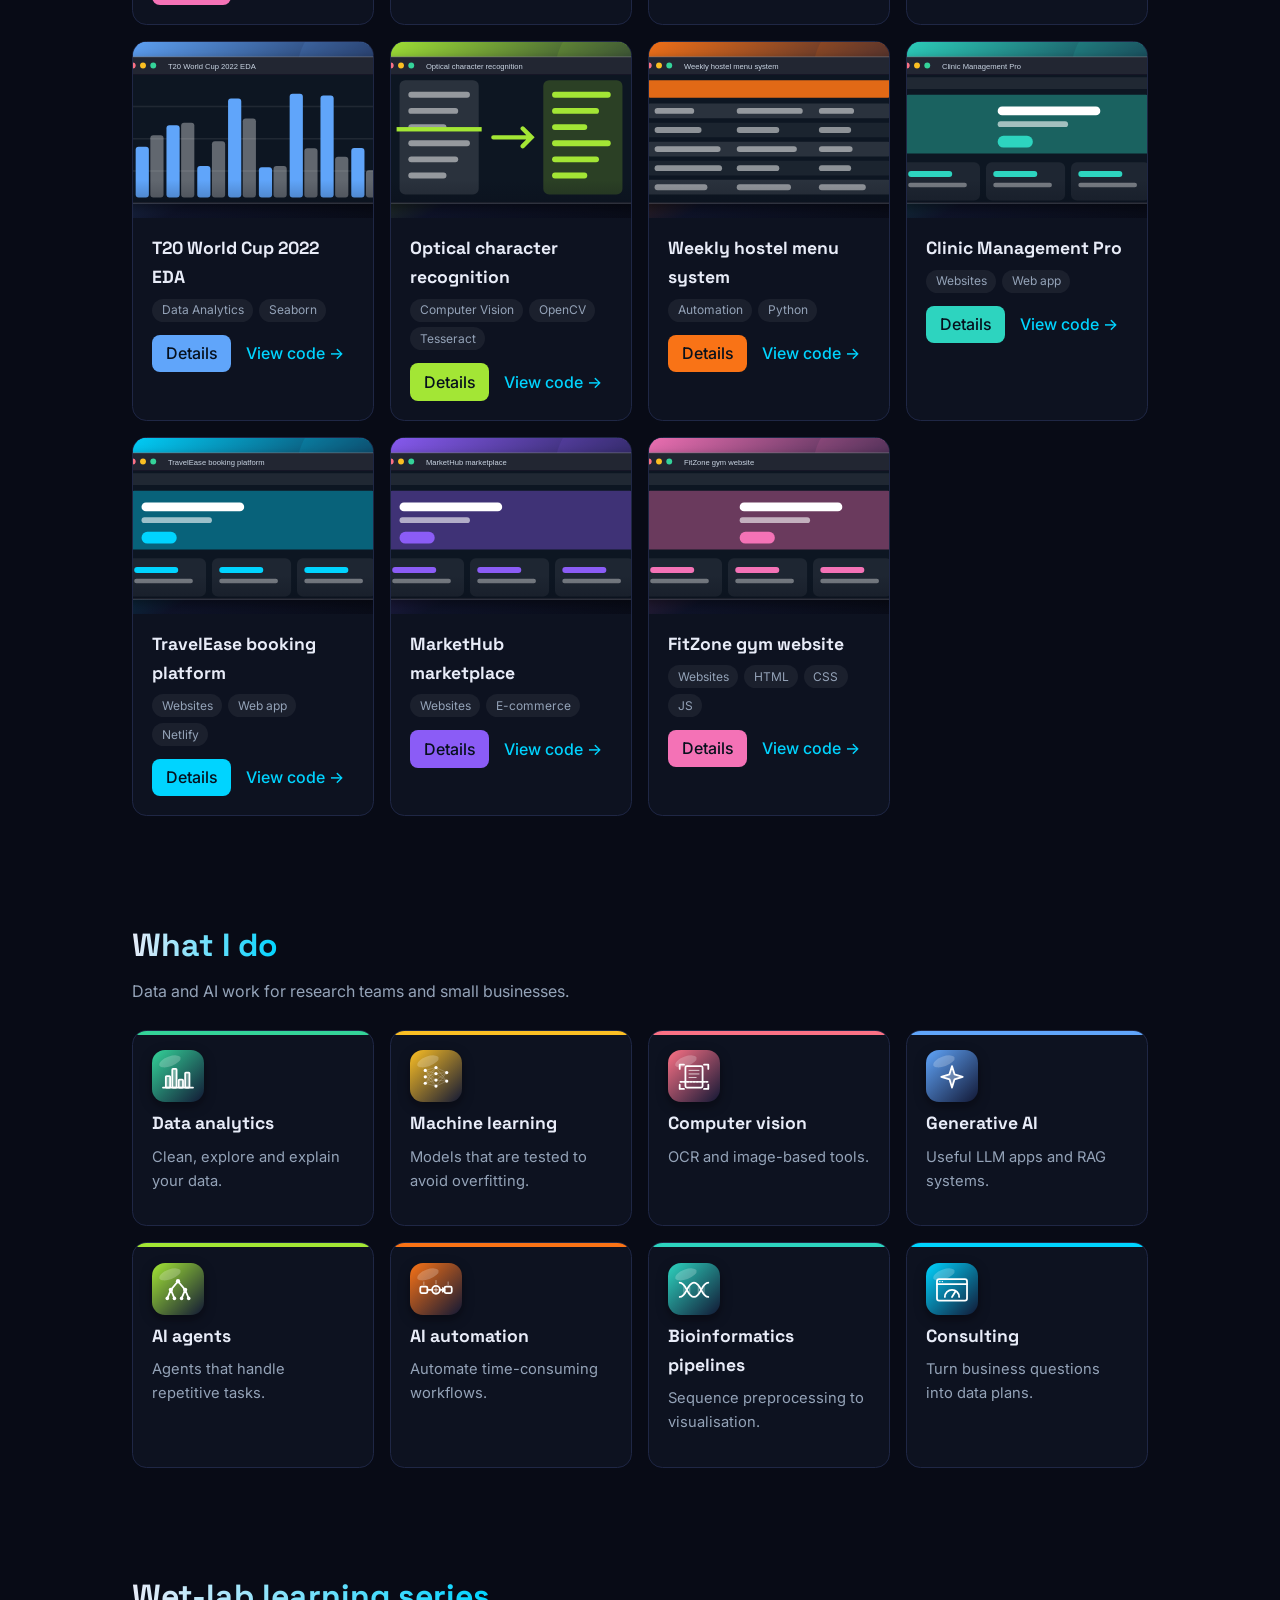
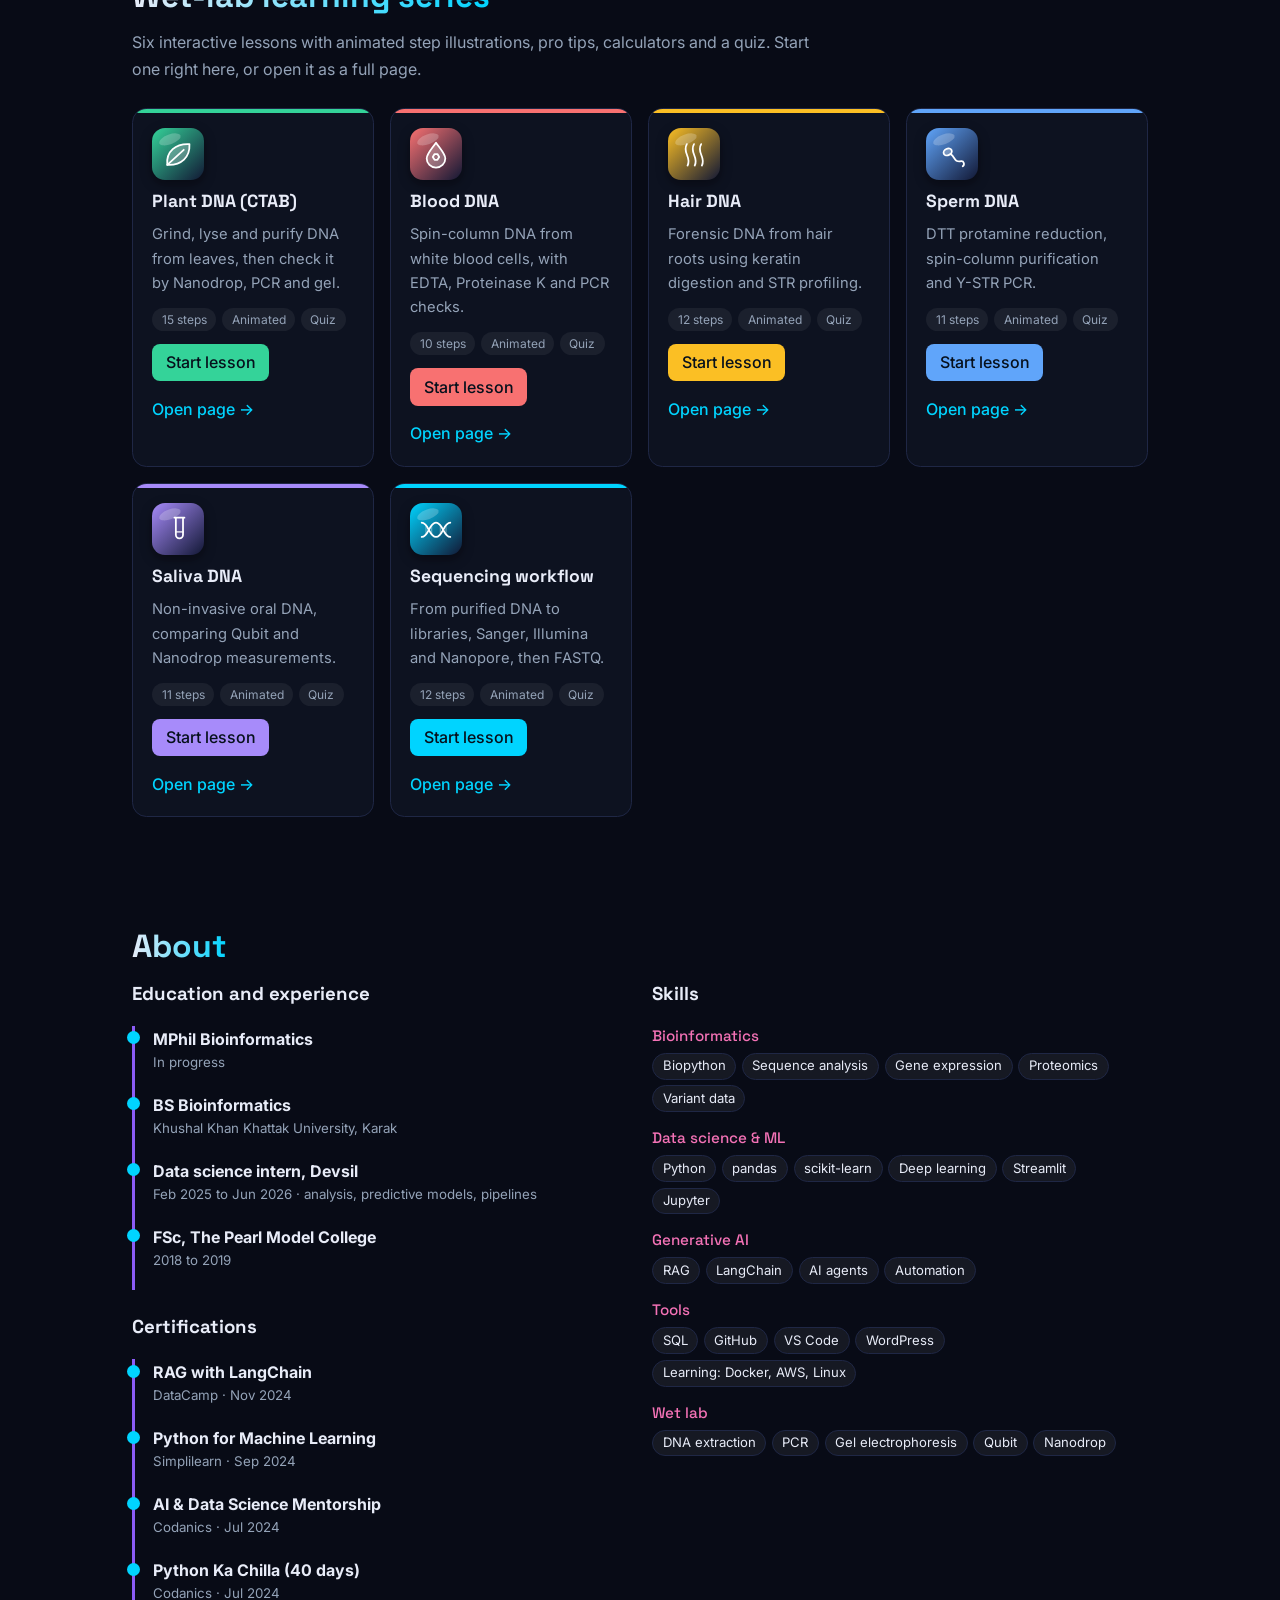
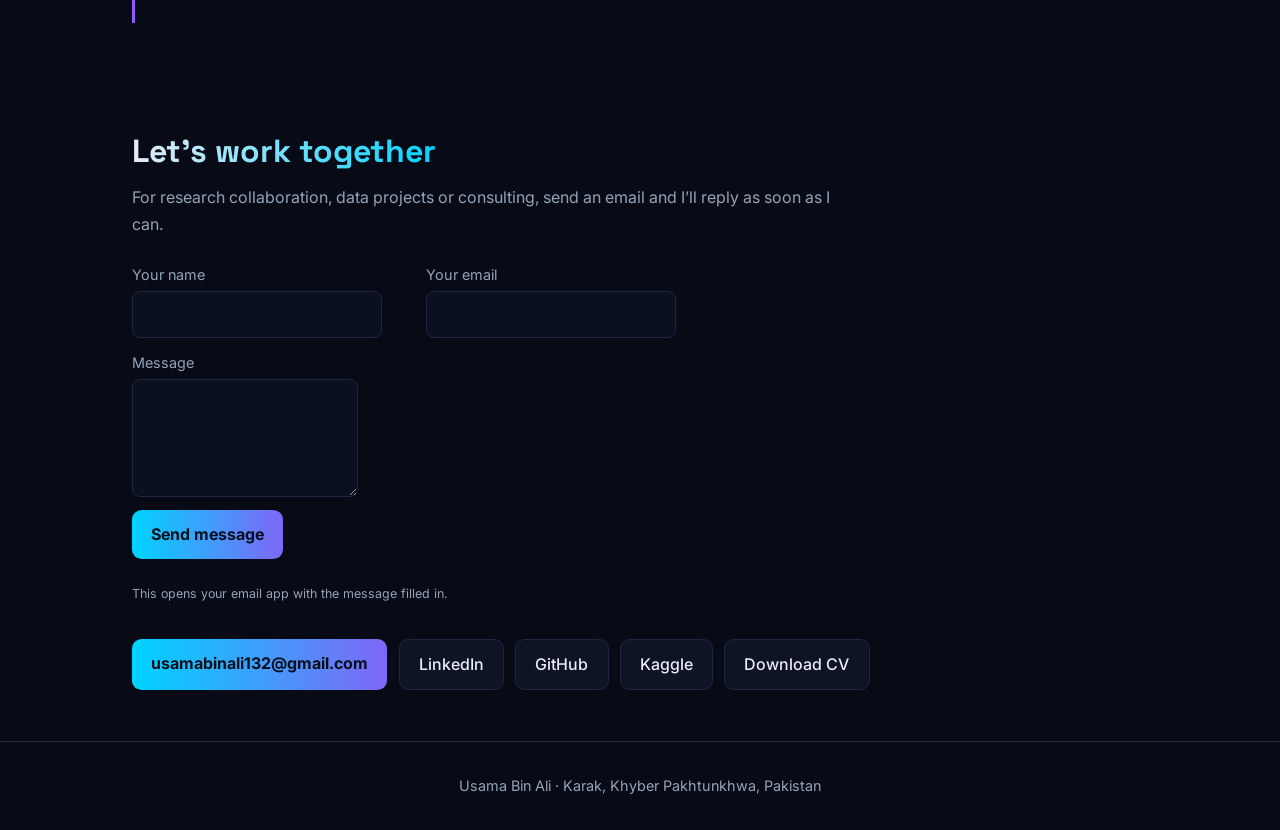
==== commit 39080833: "Add files via upload" ====
--- a/index.html
+++ b/index.html
@@ -146,6 +146,7 @@
 #af .send{background:linear-gradient(90deg,var(--cy),var(--pu));color:#06101c;font-weight:700}
 #am.on{background:var(--pk);color:#06101c}
 button.btn{font:inherit;font-weight:500;cursor:pointer;color:var(--tx)}
+#lsn{width:min(1100px,96vw);height:92vh;background:var(--bg)}#lsn iframe{width:100%;height:100%;border:0;display:block;background:var(--bg)}
 @media(max-width:760px){.hero .hg{grid-template-columns:1fr}.pic{order:-1}}
 @media(prefers-reduced-motion:reduce){*{animation:none!important;transition:none!important}html{scroll-behavior:auto}}
 </style>
@@ -201,16 +202,7 @@
 <section id="services"><div class="w"><h2>What I do</h2><p class="lede">Data and AI work for research teams and small businesses.</p>
 <div class="grid" id="svc"></div></div></section>
 
-<section id="protocols"><div class="w"><h2>Wet-lab protocols</h2>
-<p class="lede">Hands-on DNA extraction protocols from sample to quality check, plus the workflow into sequencing.</p>
-<div class="grid">
-<article class="card" style="--c:var(--gr)"><div class="ic" data-m="27"></div><h3>Plant DNA (CTAB)</h3><p>Leaf lysis and PCR.</p><a href="https://usama.devsil.com/wetlab-dna-extraction.html">Read →</a></article>
-<article class="card" style="--c:var(--pk)"><div class="ic" data-m="14"></div><h3>Blood DNA</h3><p>Spin column and EDTA.</p><a href="https://usama.devsil.com/wetlab-blood-dna-extraction.html">Read →</a></article>
-<article class="card" style="--c:var(--am)"><div class="ic" data-m="28"></div><h3>Hair DNA</h3><p>Keratin digestion for forensic samples.</p><a href="https://usama.devsil.com/wetlab-hair-dna-extraction.html">Read →</a></article>
-<article class="card" style="--c:var(--pu)"><div class="ic" data-m="29"></div><h3>Sperm DNA</h3><p>DTT protamine reduction.</p><a href="https://usama.devsil.com/wetlab-sperm-dna-extraction.html">Read →</a></article>
-<article class="card" style="--c:var(--cy)"><div class="ic" data-m="30"></div><h3>Saliva DNA</h3><p>Oral swab and Qubit assay.</p><a href="https://usama.devsil.com/wetlab-saliva-dna-extraction.html">Read →</a></article>
-<article class="card" style="--c:#f97316"><div class="ic" data-m="1"></div><h3>Sequencing workflow</h3><p>Purified DNA to Sanger, Illumina and Nanopore data.</p><a href="https://usama.devsil.com/dna-sequencing-workflow.html">Read →</a></article>
-</div></div></section>
+<section id="protocols"><div class="w"><h2>Wet-lab learning series</h2><p class="lede">Six interactive lessons with animated step illustrations, pro tips, calculators and a quiz. Start one right here, or open it as a full page.</p><div class="grid"><article class="card" style="--c:#34d399"><div class="ic" data-m="27"></div><h3>Plant DNA (CTAB)</h3><p>Grind, lyse and purify DNA from leaves, then check it by Nanodrop, PCR and gel.</p><ul class="tags"><li>15 steps</li><li>Animated</li><li>Quiz</li></ul><div class="acts"><button class="more" type="button" data-lesson="wetlab-dna-extraction.html" data-title="Plant DNA (CTAB)">Start lesson</button><a href="wetlab-dna-extraction.html">Open page →</a></div></article><article class="card" style="--c:#f87171"><div class="ic" data-m="14"></div><h3>Blood DNA</h3><p>Spin-column DNA from white blood cells, with EDTA, Proteinase K and PCR checks.</p><ul class="tags"><li>10 steps</li><li>Animated</li><li>Quiz</li></ul><div class="acts"><button class="more" type="button" data-lesson="wetlab-blood-dna-extraction.html" data-title="Blood DNA">Start lesson</button><a href="wetlab-blood-dna-extraction.html">Open page →</a></div></article><article class="card" style="--c:#fbbf24"><div class="ic" data-m="28"></div><h3>Hair DNA</h3><p>Forensic DNA from hair roots using keratin digestion and STR profiling.</p><ul class="tags"><li>12 steps</li><li>Animated</li><li>Quiz</li></ul><div class="acts"><button class="more" type="button" data-lesson="wetlab-hair-dna-extraction.html" data-title="Hair DNA">Start lesson</button><a href="wetlab-hair-dna-extraction.html">Open page →</a></div></article><article class="card" style="--c:#60a5fa"><div class="ic" data-m="29"></div><h3>Sperm DNA</h3><p>DTT protamine reduction, spin-column purification and Y-STR PCR.</p><ul class="tags"><li>11 steps</li><li>Animated</li><li>Quiz</li></ul><div class="acts"><button class="more" type="button" data-lesson="wetlab-sperm-dna-extraction.html" data-title="Sperm DNA">Start lesson</button><a href="wetlab-sperm-dna-extraction.html">Open page →</a></div></article><article class="card" style="--c:#a78bfa"><div class="ic" data-m="30"></div><h3>Saliva DNA</h3><p>Non-invasive oral DNA, comparing Qubit and Nanodrop measurements.</p><ul class="tags"><li>11 steps</li><li>Animated</li><li>Quiz</li></ul><div class="acts"><button class="more" type="button" data-lesson="wetlab-saliva-dna-extraction.html" data-title="Saliva DNA">Start lesson</button><a href="wetlab-saliva-dna-extraction.html">Open page →</a></div></article><article class="card" style="--c:#00d4ff"><div class="ic" data-m="1"></div><h3>Sequencing workflow</h3><p>From purified DNA to libraries, Sanger, Illumina and Nanopore, then FASTQ.</p><ul class="tags"><li>12 steps</li><li>Animated</li><li>Quiz</li></ul><div class="acts"><button class="more" type="button" data-lesson="dna-sequencing-workflow.html" data-title="Sequencing workflow">Start lesson</button><a href="dna-sequencing-workflow.html">Open page →</a></div></article></div></div></section>
 
 <section id="about"><div class="w"><h2>About</h2>
 <div class="cols">
@@ -243,6 +235,7 @@
 
 <button id="fab" class="fab" aria-expanded="false" aria-controls="ai">Ask my AI</button>
 <section id="ai" class="ai" role="dialog" aria-label="AI assistant" hidden><header><b>Usama’s AI assistant</b><label class="vo"><input type="checkbox" id="vo" checked> Voice</label><button id="aix" aria-label="Close">×</button></header><div id="al" class="al" role="log" aria-live="polite"></div><div id="ac" class="ac"></div><form id="af"><input id="aq" placeholder="Ask about Usama…" autocomplete="off" aria-label="Your question"><button type="button" id="am" aria-label="Speak your question"><svg width="16" height="16" viewBox="0 0 24 24" fill="none" stroke="currentColor" stroke-width="2" stroke-linecap="round"><rect x="9" y="3" width="6" height="11" rx="3"/><path d="M5 11a7 7 0 0 0 14 0M12 18v3"/></svg></button><button type="submit" class="send">Send</button></form></section>
+<dialog id="lsn" aria-label="Wet-lab lesson"><button class="x" id="lx" aria-label="Close lesson">×</button><iframe id="lf" title="Wet-lab lesson" loading="lazy"></iframe></dialog>
 <dialog id="dlg"><button class="x" id="dx" aria-label="Close">×</button><div id="dc"></div></dialog>
 <script>
 var $=function(i){return document.getElementById(i)},rm=matchMedia('(prefers-reduced-motion:reduce)').matches;
@@ -429,7 +422,7 @@
 {k:['app','streamlit','demo','live','deployed'],a:"There are twelve live Streamlit apps: an EDA and ML explorer, clinical genomics, cancer somatic variants, two data and genomics suites, X-ray analysis, a forensic lab, microscopy AI, molecular docking, AlphaFold and pharmacogenomics.",l:['Open live apps','#apps']},
 {k:['docking','alphafold','pharmacogenomics','drug','molecular','precision medicine'],a:"Usama also built Streamlit apps for molecular docking, AlphaFold structure exploration and pharmacogenomics. You can open each one from the Live apps section.",l:['Open live apps','#apps']},
 {k:['xray','x-ray','microscopy','forensic','imaging'],a:"Usama has Streamlit apps for X-ray analysis, microscopy AI and a forensic lab. You can open each one from the Live apps section.",l:['Open live apps','#apps']},
-{k:['wet lab','wetlab','protocol','dna extraction','pcr','lab'],a:"Usama documented DNA extraction protocols for plant, blood, hair, sperm and saliva samples, plus a sequencing workflow from Sanger to Illumina and Nanopore.",l:['See protocols','#protocols']},
+{k:['wet lab','wetlab','protocol','dna extraction','pcr','lab'],a:"Usama built six interactive wet-lab lessons: plant, blood, hair, sperm and saliva DNA extraction plus a sequencing workflow. Each has animated step illustrations, pro tips, calculators and a quiz.",l:['Open the lessons','#protocols']},
 {k:['certificate','course','training','certification','codanics','datacamp'],a:"Courses include RAG with LangChain from DataCamp, Python for Machine Learning from Simplilearn, a six-month AI and Data Science mentorship and Python Ka Chilla from Codanics.",l:['See background','#about']},
 {k:['contact','email','reach','linkedin','github','kaggle','phone','message'],a:"You can email usamabinali132@gmail.com, or find Usama on LinkedIn, GitHub and Kaggle. There is also a message form at the bottom of this page.",l:['Go to contact','#contact']},
 {k:['cv','resume','curriculum'],a:"You can download Usama's one-page CV here.",l:['Download CV','Usama_Bin_Ali_CV.pdf']},
@@ -459,6 +452,11 @@
 
 function shots(root){(root||document).querySelectorAll('svg[data-s]').forEach(function(sv){if(sv.dataset.t)return;sv.dataset.t=1;var im=new Image();im.onload=function(){var e=document.createElementNS('http://www.w3.org/2000/svg','image');e.setAttribute('href',im.src);e.setAttribute('width','200');e.setAttribute('height','120');e.setAttribute('preserveAspectRatio','xMidYMin slice');sv.appendChild(e)};im.src='assets/screens/'+sv.dataset.s+'.png'})}
 new MutationObserver(function(){shots($('plist'))}).observe($('plist'),{childList:true});shots();
+
+$('protocols').addEventListener('click',function(e){var b=e.target.closest('[data-lesson]');if(!b)return;$('lf').src=b.dataset.lesson;$('lsn').showModal()});
+$('lx').addEventListener('click',function(){$('lsn').close()});
+$('lsn').addEventListener('close',function(){$('lf').src='about:blank'});
+$('lsn').addEventListener('click',function(e){if(e.target===$('lsn'))$('lsn').close()});
 </script>
 </body>
 </html>
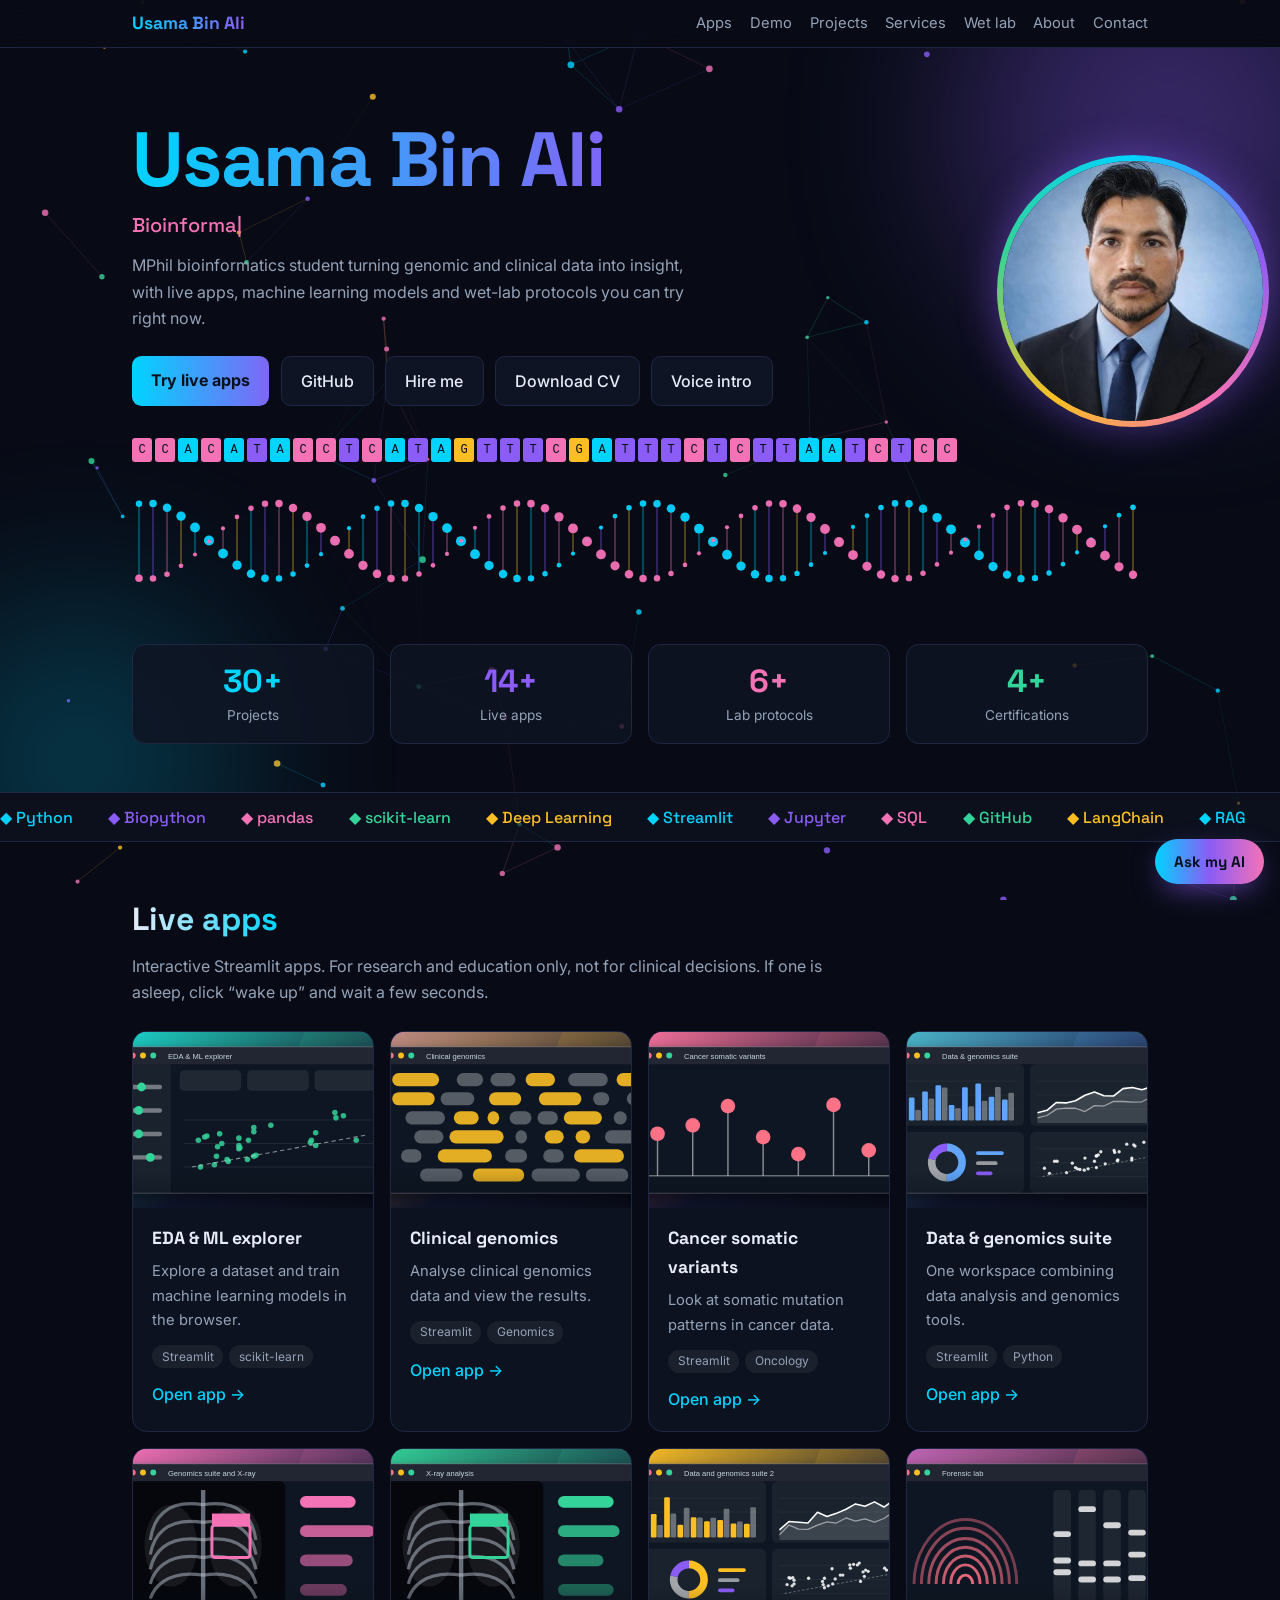
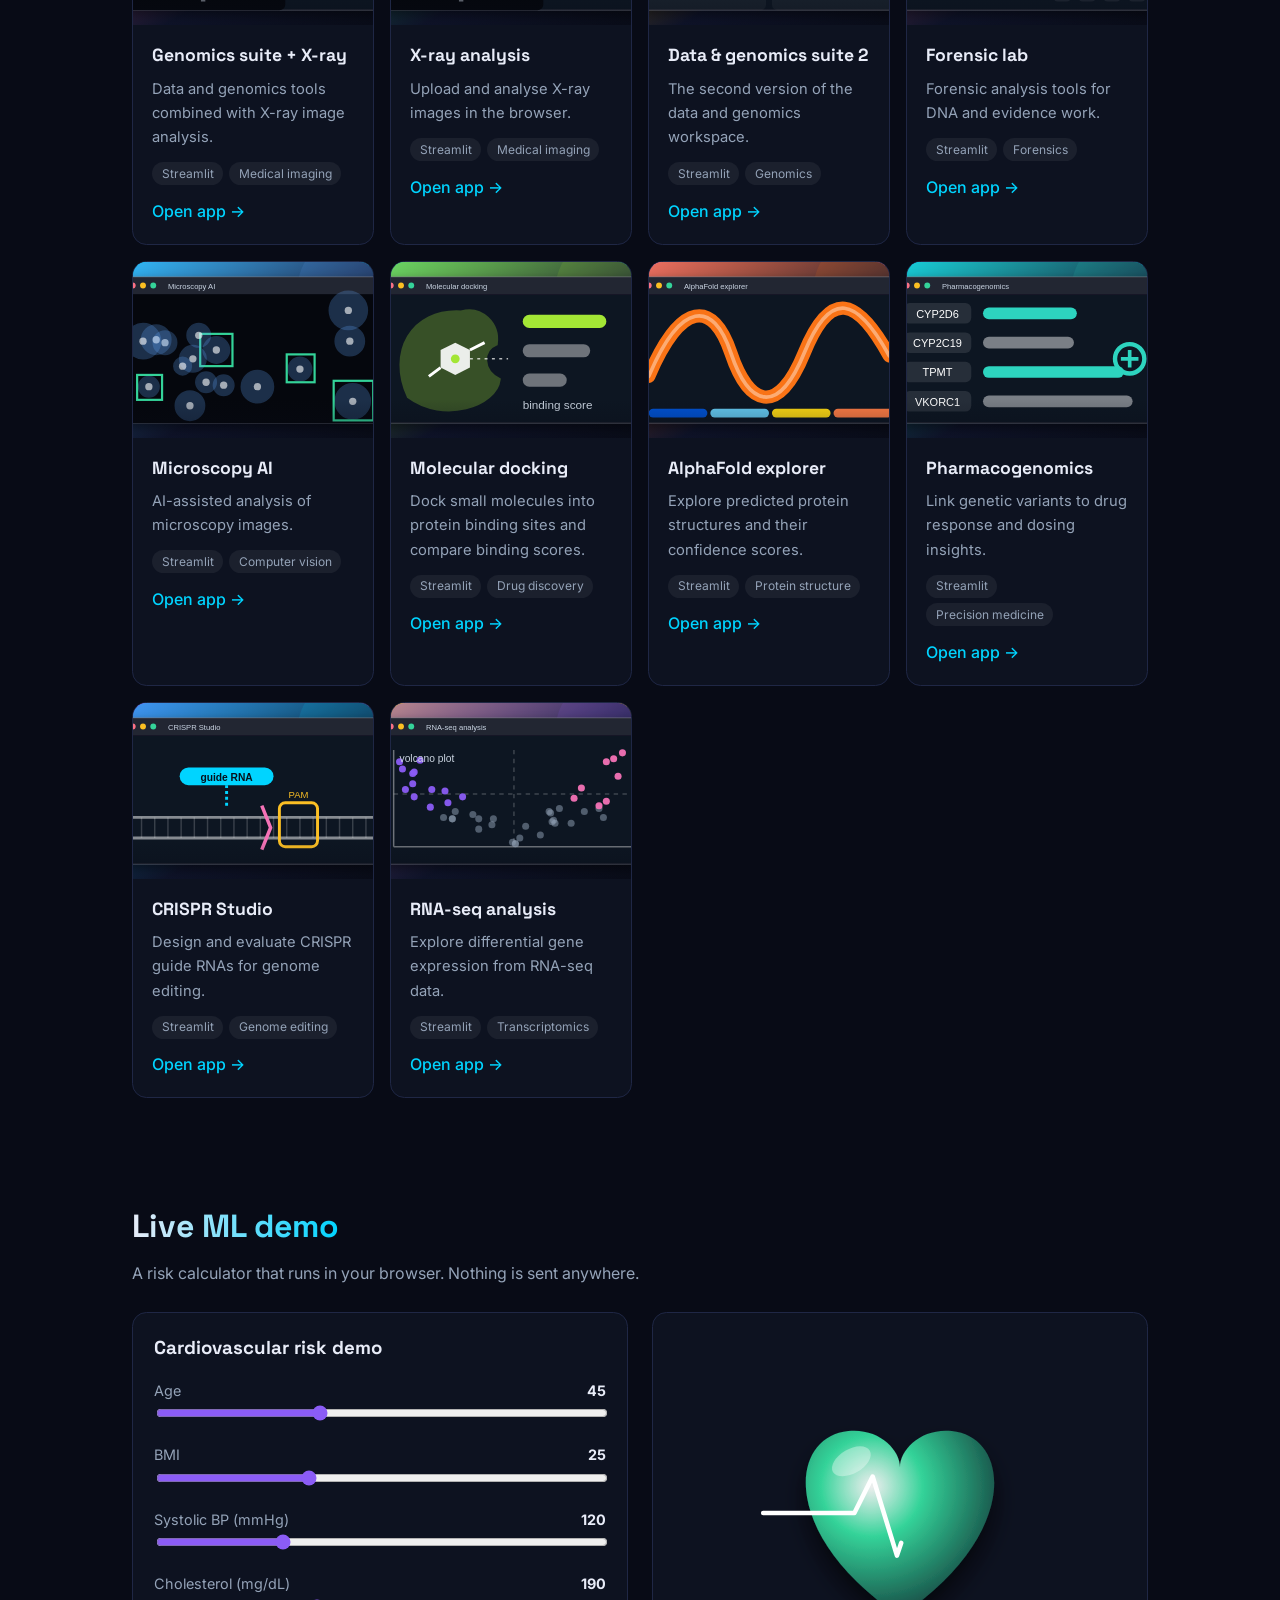
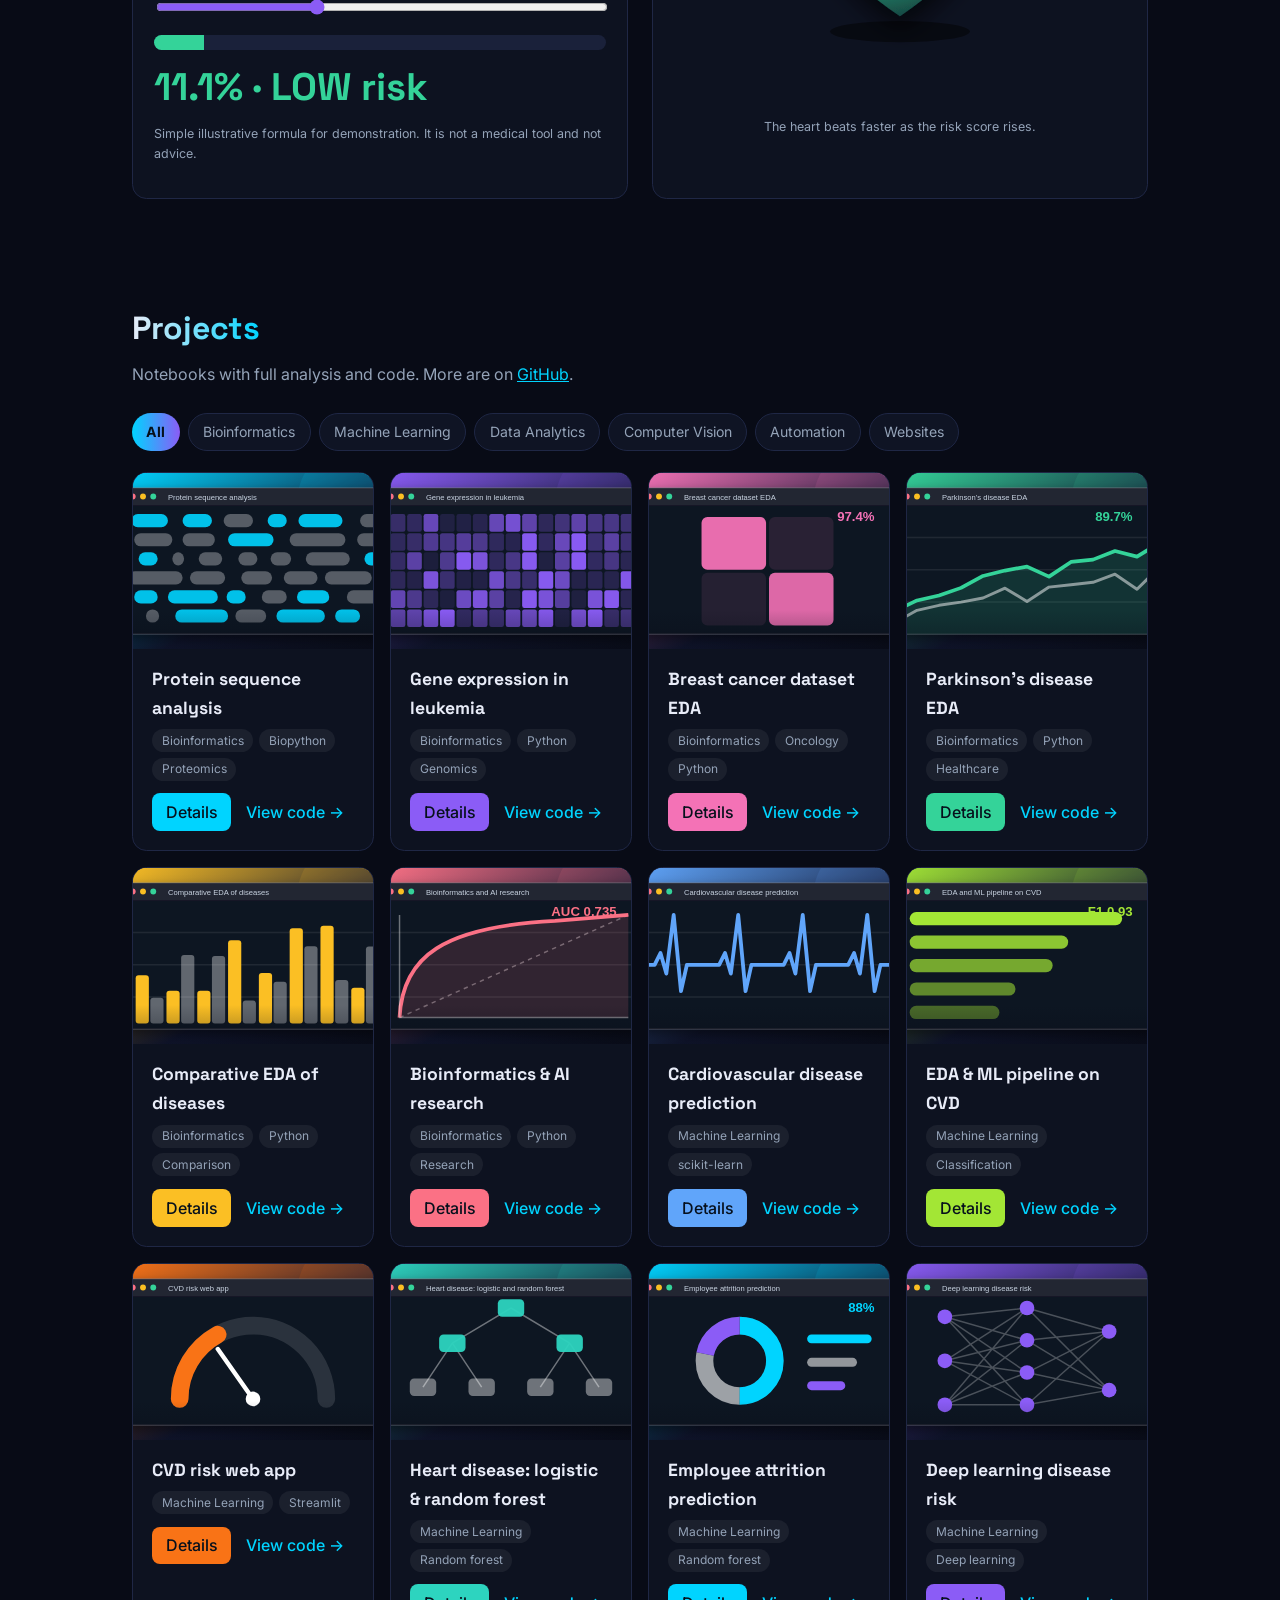
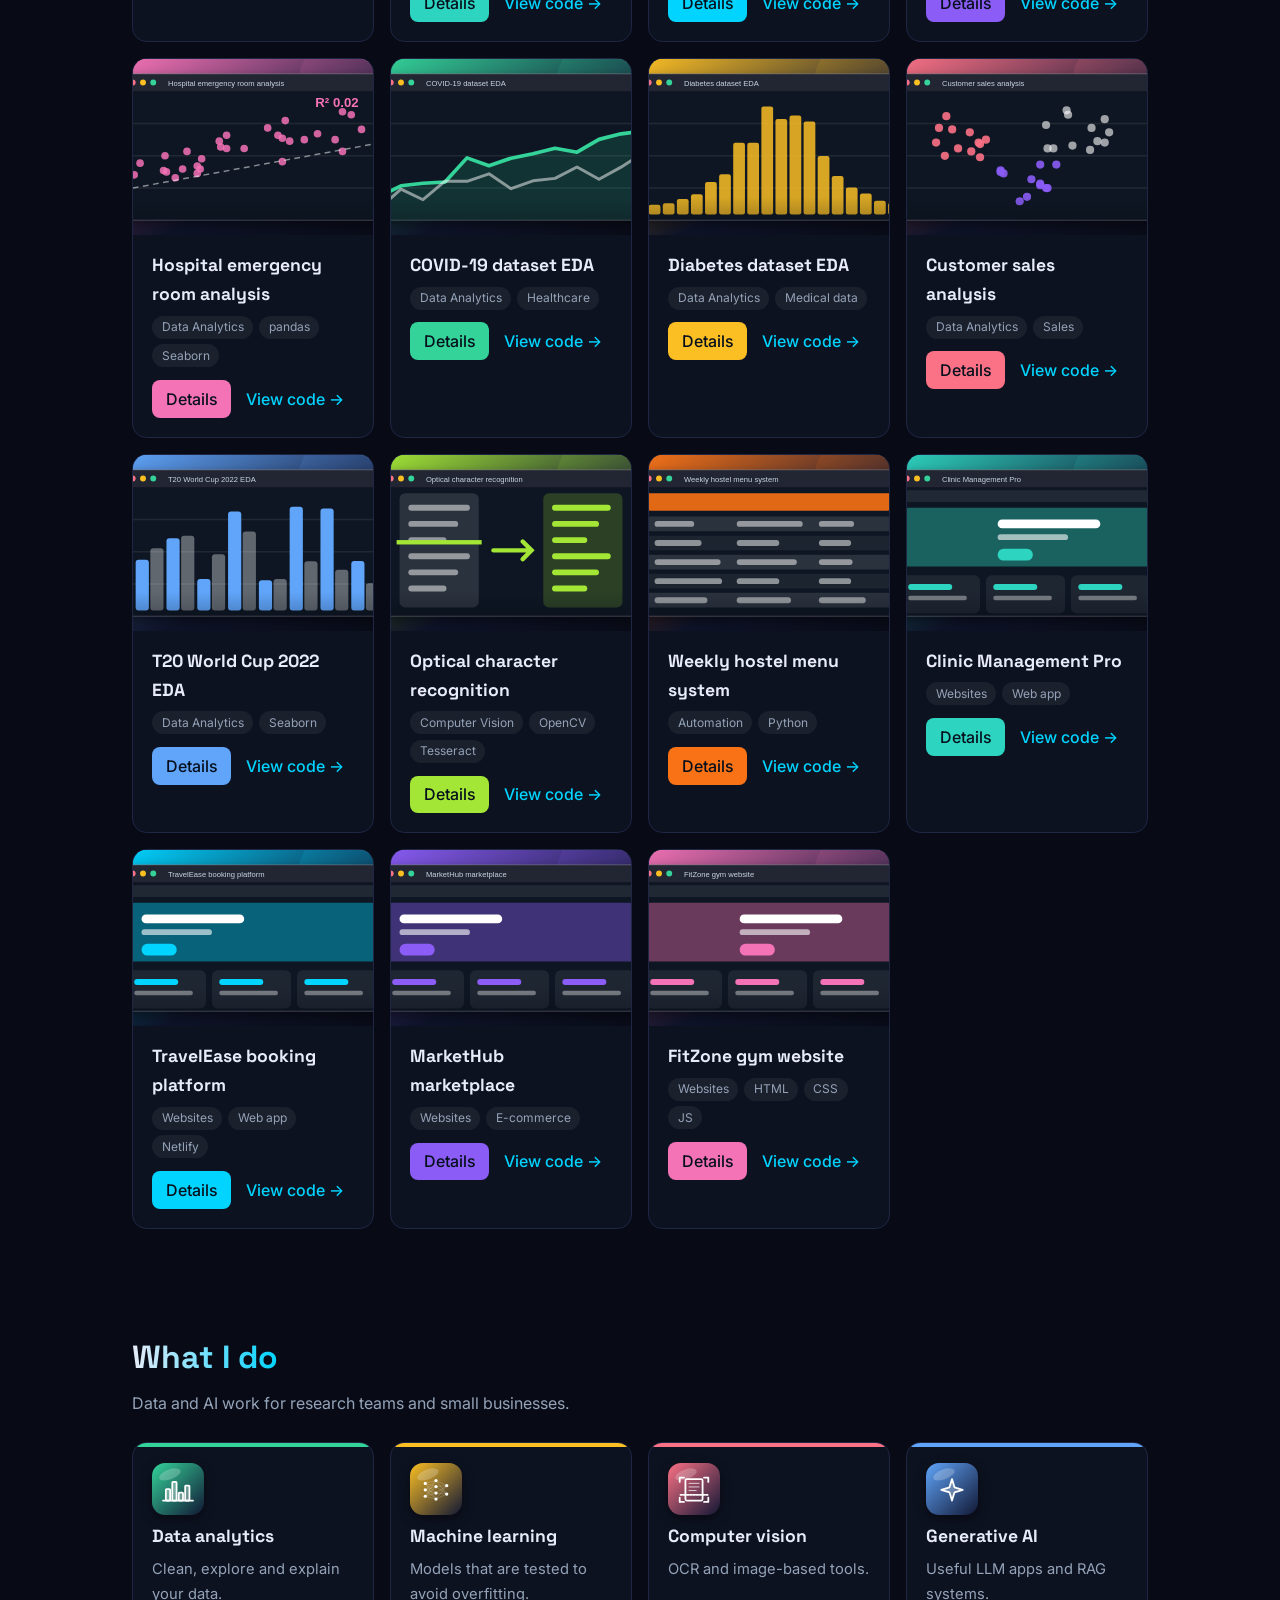
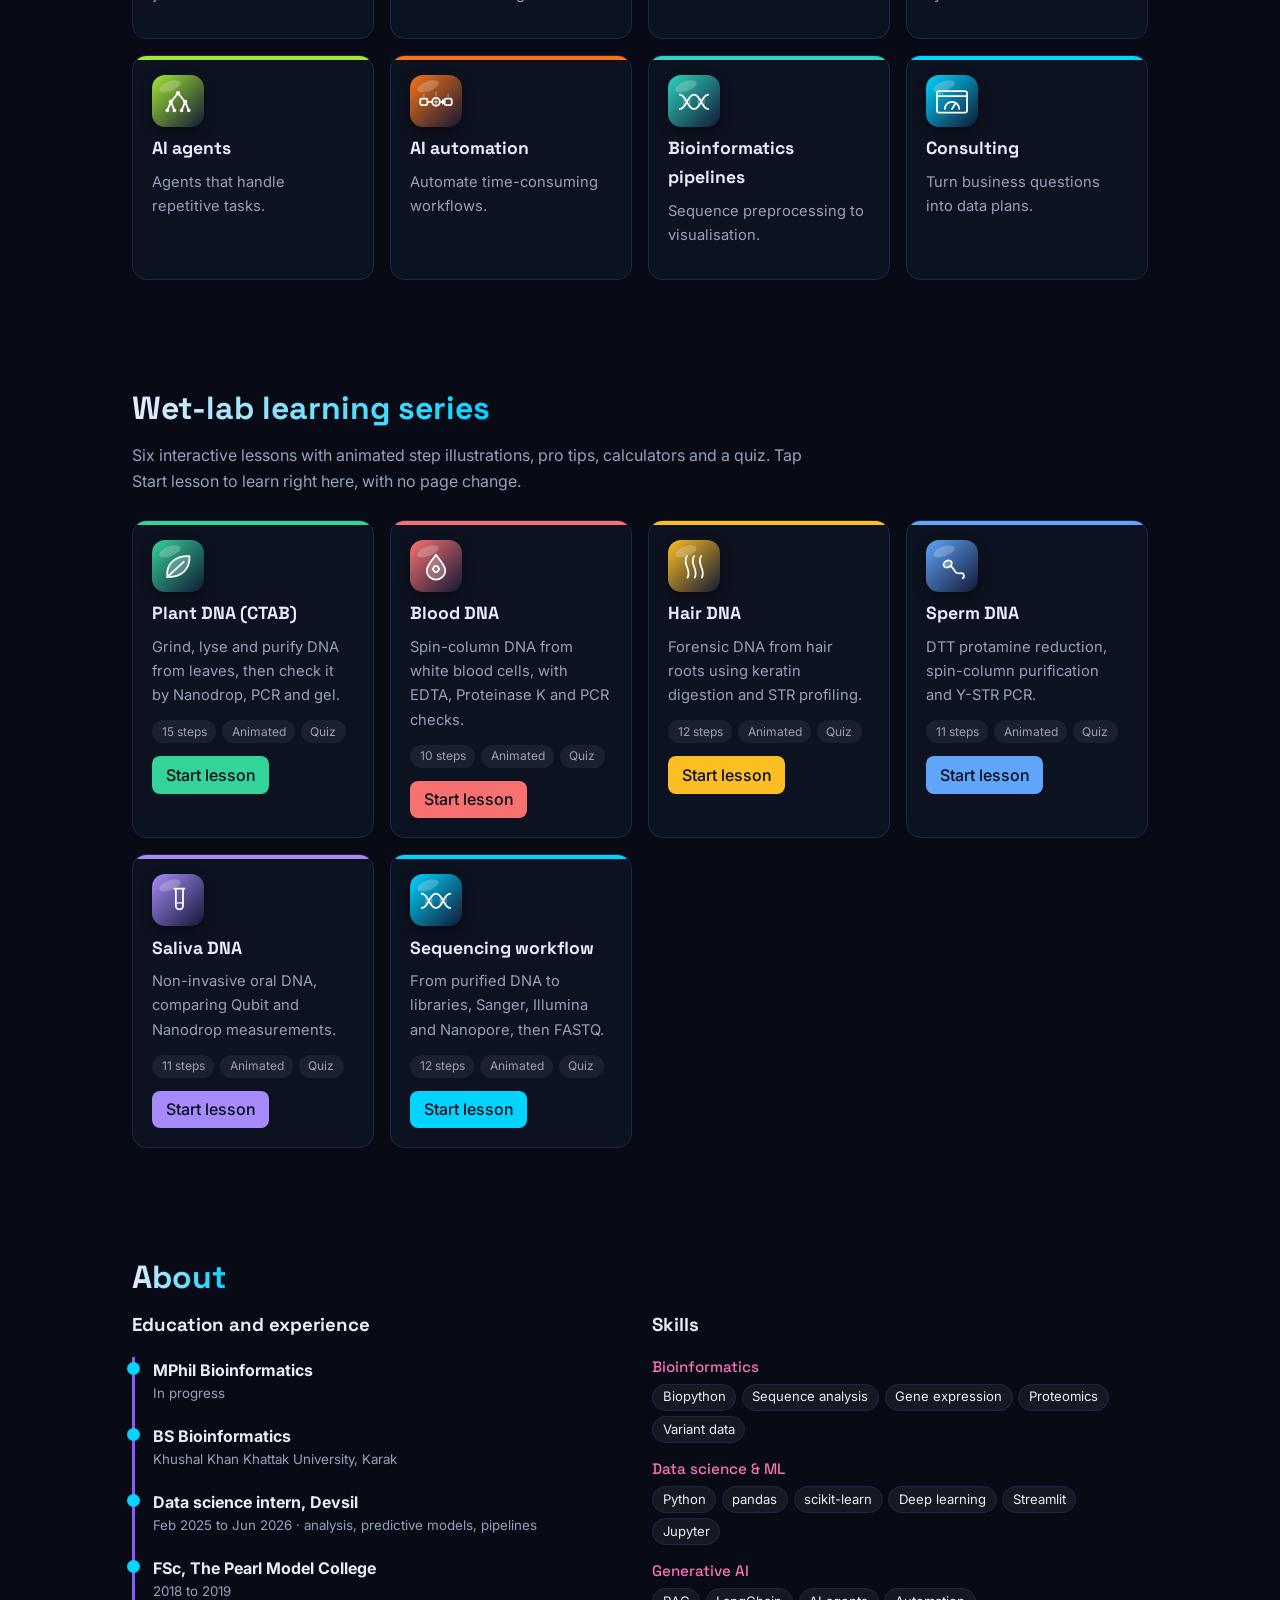
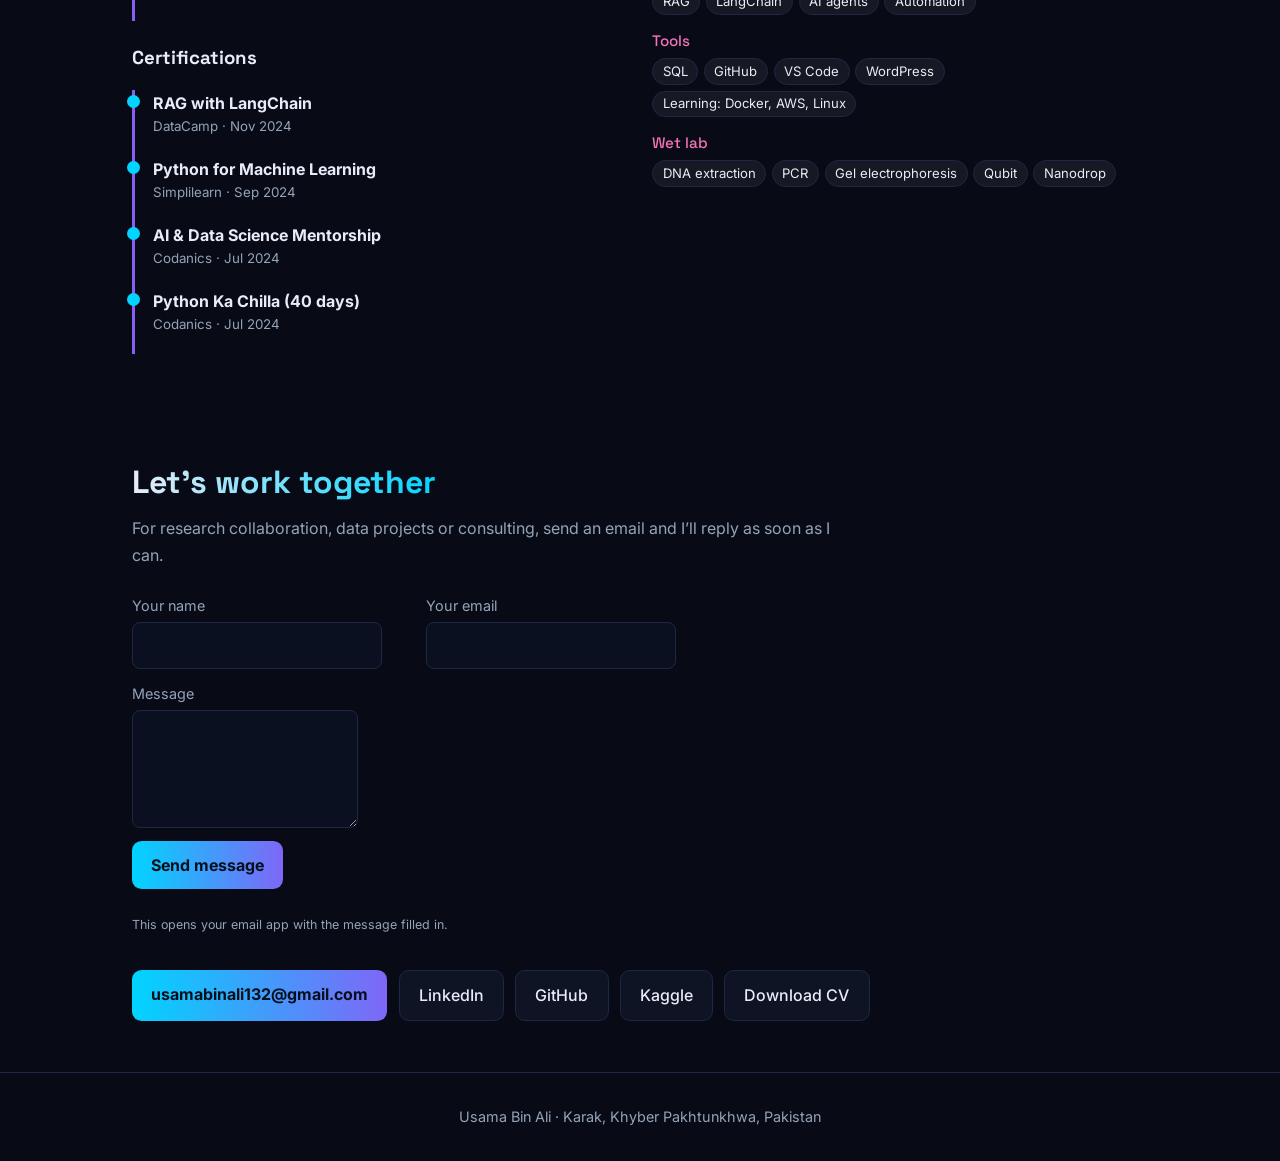
==== commit ee8c7fe0: "Add files via upload" ====
--- a/index.html
+++ b/index.html
@@ -168,7 +168,7 @@
 <div class="pic"><img src="[data-uri]" alt="Usama Bin Ali" width="400" height="400"></div></div>
 <div class="w"><canvas id="helix" height="110" aria-hidden="true" style="width:100%;height:110px;margin-top:1.5rem"></canvas></div>
 <div class="w"><div class="stats">
-<div class="stat"><b data-n="30">0</b><span>Projects</span></div><div class="stat"><b data-n="12">0</b><span>Live apps</span></div>
+<div class="stat"><b data-n="30">0</b><span>Projects</span></div><div class="stat"><b data-n="14">0</b><span>Live apps</span></div>
 <div class="stat"><b data-n="6">0</b><span>Lab protocols</span></div><div class="stat"><b data-n="4">0</b><span>Certifications</span></div></div></div>
 </div>
 
@@ -179,7 +179,7 @@
 <article class="card" style="--c:var(--cy)"><div class="cover" data-a="23"></div><h3>EDA &amp; ML explorer</h3><p>Explore a dataset and train machine learning models in the browser.</p><ul class="tags"><li>Streamlit</li><li>scikit-learn</li></ul><a href="https://usama-eda-ml.streamlit.app/">Open app →</a></article>
 <article class="card" style="--c:var(--pu)"><div class="cover" data-a="24"></div><h3>Clinical genomics</h3><p>Analyse clinical genomics data and view the results.</p><ul class="tags"><li>Streamlit</li><li>Genomics</li></ul><a href="https://usama-clinical-genomics.streamlit.app/">Open app →</a></article>
 <article class="card" style="--c:var(--pk)"><div class="cover" data-a="25"></div><h3>Cancer somatic variants</h3><p>Look at somatic mutation patterns in cancer data.</p><ul class="tags"><li>Streamlit</li><li>Oncology</li></ul><a href="https://usama-cancer-somatic.streamlit.app/">Open app →</a></article>
-<article class="card" style="--c:var(--gr)"><div class="cover" data-a="26"></div><h3>Data &amp; genomics suite</h3><p>One workspace combining data analysis and genomics tools.</p><ul class="tags"><li>Streamlit</li><li>Python</li></ul><a href="https://usama-data-genomics-suite.streamlit.app/">Open app →</a></article><article class="card" style="--c:var(--pk)"><div class="cover" data-a="32"></div><h3>Genomics suite + X-ray</h3><p>Data and genomics tools combined with X-ray image analysis.</p><ul class="tags"><li>Streamlit</li><li>Medical imaging</li></ul><a href="https://usama-data-genomics-suitex-ray.streamlit.app/">Open app →</a></article><article class="card" style="--c:var(--gr)"><div class="cover" data-a="33"></div><h3>X-ray analysis</h3><p>Upload and analyse X-ray images in the browser.</p><ul class="tags"><li>Streamlit</li><li>Medical imaging</li></ul><a href="https://usama-x-ray.streamlit.app/">Open app →</a></article><article class="card" style="--c:var(--am)"><div class="cover" data-a="34"></div><h3>Data &amp; genomics suite 2</h3><p>The second version of the data and genomics workspace.</p><ul class="tags"><li>Streamlit</li><li>Genomics</li></ul><a href="https://usama-data-genomics-suite-2.streamlit.app/">Open app →</a></article><article class="card" style="--c:var(--pu)"><div class="cover" data-a="35"></div><h3>Forensic lab</h3><p>Forensic analysis tools for DNA and evidence work.</p><ul class="tags"><li>Streamlit</li><li>Forensics</li></ul><a href="https://usama-forensic-lab.streamlit.app/">Open app →</a></article><article class="card" style="--c:var(--cy)"><div class="cover" data-a="36"></div><h3>Microscopy AI</h3><p>AI-assisted analysis of microscopy images.</p><ul class="tags"><li>Streamlit</li><li>Computer vision</li></ul><a href="https://usama-microscopy-ai.streamlit.app/">Open app →</a></article><article class="card" style="--c:var(--gr)"><div class="cover" data-a="37"></div><h3>Molecular docking</h3><p>Dock small molecules into protein binding sites and compare binding scores.</p><ul class="tags"><li>Streamlit</li><li>Drug discovery</li></ul><a href="https://usama-moleculardocking.streamlit.app/">Open app →</a></article><article class="card" style="--c:var(--pk)"><div class="cover" data-a="38"></div><h3>AlphaFold explorer</h3><p>Explore predicted protein structures and their confidence scores.</p><ul class="tags"><li>Streamlit</li><li>Protein structure</li></ul><a href="https://usama-alphafold.streamlit.app/">Open app →</a></article><article class="card" style="--c:var(--cy)"><div class="cover" data-a="39"></div><h3>Pharmacogenomics</h3><p>Link genetic variants to drug response and dosing insights.</p><ul class="tags"><li>Streamlit</li><li>Precision medicine</li></ul><a href="https://usama-pharmacogenomics.streamlit.app/">Open app →</a></article>
+<article class="card" style="--c:var(--gr)"><div class="cover" data-a="26"></div><h3>Data &amp; genomics suite</h3><p>One workspace combining data analysis and genomics tools.</p><ul class="tags"><li>Streamlit</li><li>Python</li></ul><a href="https://usama-data-genomics-suite.streamlit.app/">Open app →</a></article><article class="card" style="--c:var(--pk)"><div class="cover" data-a="32"></div><h3>Genomics suite + X-ray</h3><p>Data and genomics tools combined with X-ray image analysis.</p><ul class="tags"><li>Streamlit</li><li>Medical imaging</li></ul><a href="https://usama-data-genomics-suitex-ray.streamlit.app/">Open app →</a></article><article class="card" style="--c:var(--gr)"><div class="cover" data-a="33"></div><h3>X-ray analysis</h3><p>Upload and analyse X-ray images in the browser.</p><ul class="tags"><li>Streamlit</li><li>Medical imaging</li></ul><a href="https://usama-x-ray.streamlit.app/">Open app →</a></article><article class="card" style="--c:var(--am)"><div class="cover" data-a="34"></div><h3>Data &amp; genomics suite 2</h3><p>The second version of the data and genomics workspace.</p><ul class="tags"><li>Streamlit</li><li>Genomics</li></ul><a href="https://usama-data-genomics-suite-2.streamlit.app/">Open app →</a></article><article class="card" style="--c:var(--pu)"><div class="cover" data-a="35"></div><h3>Forensic lab</h3><p>Forensic analysis tools for DNA and evidence work.</p><ul class="tags"><li>Streamlit</li><li>Forensics</li></ul><a href="https://usama-forensic-lab.streamlit.app/">Open app →</a></article><article class="card" style="--c:var(--cy)"><div class="cover" data-a="36"></div><h3>Microscopy AI</h3><p>AI-assisted analysis of microscopy images.</p><ul class="tags"><li>Streamlit</li><li>Computer vision</li></ul><a href="https://usama-microscopy-ai.streamlit.app/">Open app →</a></article><article class="card" style="--c:var(--gr)"><div class="cover" data-a="37"></div><h3>Molecular docking</h3><p>Dock small molecules into protein binding sites and compare binding scores.</p><ul class="tags"><li>Streamlit</li><li>Drug discovery</li></ul><a href="https://usama-moleculardocking.streamlit.app/">Open app →</a></article><article class="card" style="--c:var(--pk)"><div class="cover" data-a="38"></div><h3>AlphaFold explorer</h3><p>Explore predicted protein structures and their confidence scores.</p><ul class="tags"><li>Streamlit</li><li>Protein structure</li></ul><a href="https://usama-alphafold.streamlit.app/">Open app →</a></article><article class="card" style="--c:var(--cy)"><div class="cover" data-a="39"></div><h3>Pharmacogenomics</h3><p>Link genetic variants to drug response and dosing insights.</p><ul class="tags"><li>Streamlit</li><li>Precision medicine</li></ul><a href="https://usama-pharmacogenomics.streamlit.app/">Open app →</a></article><article class="card" style="--c:var(--pu)"><div class="cover" data-a="40"></div><h3>CRISPR Studio</h3><p>Design and evaluate CRISPR guide RNAs for genome editing.</p><ul class="tags"><li>Streamlit</li><li>Genome editing</li></ul><a href="https://usama-crisprstudio.streamlit.app/">Open app →</a></article><article class="card" style="--c:var(--am)"><div class="cover" data-a="41"></div><h3>RNA-seq analysis</h3><p>Explore differential gene expression from RNA-seq data.</p><ul class="tags"><li>Streamlit</li><li>Transcriptomics</li></ul><a href="https://usama-rnaseq-analysis.streamlit.app/">Open app →</a></article>
 </div></div></section>
 
 <section id="demo"><div class="w"><h2>Live ML demo</h2>
@@ -202,7 +202,7 @@
 <section id="services"><div class="w"><h2>What I do</h2><p class="lede">Data and AI work for research teams and small businesses.</p>
 <div class="grid" id="svc"></div></div></section>
 
-<section id="protocols"><div class="w"><h2>Wet-lab learning series</h2><p class="lede">Six interactive lessons with animated step illustrations, pro tips, calculators and a quiz. Start one right here, or open it as a full page.</p><div class="grid"><article class="card" style="--c:#34d399"><div class="ic" data-m="27"></div><h3>Plant DNA (CTAB)</h3><p>Grind, lyse and purify DNA from leaves, then check it by Nanodrop, PCR and gel.</p><ul class="tags"><li>15 steps</li><li>Animated</li><li>Quiz</li></ul><div class="acts"><button class="more" type="button" data-lesson="wetlab-dna-extraction.html" data-title="Plant DNA (CTAB)">Start lesson</button><a href="wetlab-dna-extraction.html">Open page →</a></div></article><article class="card" style="--c:#f87171"><div class="ic" data-m="14"></div><h3>Blood DNA</h3><p>Spin-column DNA from white blood cells, with EDTA, Proteinase K and PCR checks.</p><ul class="tags"><li>10 steps</li><li>Animated</li><li>Quiz</li></ul><div class="acts"><button class="more" type="button" data-lesson="wetlab-blood-dna-extraction.html" data-title="Blood DNA">Start lesson</button><a href="wetlab-blood-dna-extraction.html">Open page →</a></div></article><article class="card" style="--c:#fbbf24"><div class="ic" data-m="28"></div><h3>Hair DNA</h3><p>Forensic DNA from hair roots using keratin digestion and STR profiling.</p><ul class="tags"><li>12 steps</li><li>Animated</li><li>Quiz</li></ul><div class="acts"><button class="more" type="button" data-lesson="wetlab-hair-dna-extraction.html" data-title="Hair DNA">Start lesson</button><a href="wetlab-hair-dna-extraction.html">Open page →</a></div></article><article class="card" style="--c:#60a5fa"><div class="ic" data-m="29"></div><h3>Sperm DNA</h3><p>DTT protamine reduction, spin-column purification and Y-STR PCR.</p><ul class="tags"><li>11 steps</li><li>Animated</li><li>Quiz</li></ul><div class="acts"><button class="more" type="button" data-lesson="wetlab-sperm-dna-extraction.html" data-title="Sperm DNA">Start lesson</button><a href="wetlab-sperm-dna-extraction.html">Open page →</a></div></article><article class="card" style="--c:#a78bfa"><div class="ic" data-m="30"></div><h3>Saliva DNA</h3><p>Non-invasive oral DNA, comparing Qubit and Nanodrop measurements.</p><ul class="tags"><li>11 steps</li><li>Animated</li><li>Quiz</li></ul><div class="acts"><button class="more" type="button" data-lesson="wetlab-saliva-dna-extraction.html" data-title="Saliva DNA">Start lesson</button><a href="wetlab-saliva-dna-extraction.html">Open page →</a></div></article><article class="card" style="--c:#00d4ff"><div class="ic" data-m="1"></div><h3>Sequencing workflow</h3><p>From purified DNA to libraries, Sanger, Illumina and Nanopore, then FASTQ.</p><ul class="tags"><li>12 steps</li><li>Animated</li><li>Quiz</li></ul><div class="acts"><button class="more" type="button" data-lesson="dna-sequencing-workflow.html" data-title="Sequencing workflow">Start lesson</button><a href="dna-sequencing-workflow.html">Open page →</a></div></article></div></div></section>
+<section id="protocols"><div class="w"><h2>Wet-lab learning series</h2><p class="lede">Six interactive lessons with animated step illustrations, pro tips, calculators and a quiz. Tap Start lesson to learn right here, with no page change.</p><div class="grid"><article class="card" style="--c:#34d399"><div class="ic" data-m="27"></div><h3>Plant DNA (CTAB)</h3><p>Grind, lyse and purify DNA from leaves, then check it by Nanodrop, PCR and gel.</p><ul class="tags"><li>15 steps</li><li>Animated</li><li>Quiz</li></ul><div class="acts"><button class="more" type="button" data-l="0">Start lesson</button></div></article><article class="card" style="--c:#f87171"><div class="ic" data-m="14"></div><h3>Blood DNA</h3><p>Spin-column DNA from white blood cells, with EDTA, Proteinase K and PCR checks.</p><ul class="tags"><li>10 steps</li><li>Animated</li><li>Quiz</li></ul><div class="acts"><button class="more" type="button" data-l="1">Start lesson</button></div></article><article class="card" style="--c:#fbbf24"><div class="ic" data-m="28"></div><h3>Hair DNA</h3><p>Forensic DNA from hair roots using keratin digestion and STR profiling.</p><ul class="tags"><li>12 steps</li><li>Animated</li><li>Quiz</li></ul><div class="acts"><button class="more" type="button" data-l="2">Start lesson</button></div></article><article class="card" style="--c:#60a5fa"><div class="ic" data-m="29"></div><h3>Sperm DNA</h3><p>DTT protamine reduction, spin-column purification and Y-STR PCR.</p><ul class="tags"><li>11 steps</li><li>Animated</li><li>Quiz</li></ul><div class="acts"><button class="more" type="button" data-l="3">Start lesson</button></div></article><article class="card" style="--c:#a78bfa"><div class="ic" data-m="30"></div><h3>Saliva DNA</h3><p>Non-invasive oral DNA, comparing Qubit and Nanodrop measurements.</p><ul class="tags"><li>11 steps</li><li>Animated</li><li>Quiz</li></ul><div class="acts"><button class="more" type="button" data-l="4">Start lesson</button></div></article><article class="card" style="--c:#00d4ff"><div class="ic" data-m="1"></div><h3>Sequencing workflow</h3><p>From purified DNA to libraries, Sanger, Illumina and Nanopore, then FASTQ.</p><ul class="tags"><li>12 steps</li><li>Animated</li><li>Quiz</li></ul><div class="acts"><button class="more" type="button" data-l="5">Start lesson</button></div></article></div></div></section>
 
 <section id="about"><div class="w"><h2>About</h2>
 <div class="cols">
@@ -308,7 +308,7 @@
 '<path d="M-34 -10L-28 -28H28L34 -10Z"/><path d="M-30 -10V28H30V-10"/><path d="M-10 28V8H10V28"/><path d="M-34 -10Q-26 0 -17 -10Q-9 0 0 -10Q9 0 17 -10Q26 0 34 -10"/>',
 '<path d="M-24 0H24"/><rect x="-38" y="-14" width="10" height="28" rx="3" fill="#fff" fill-opacity=".3"/><rect x="-28" y="-9" width="6" height="18" rx="2"/><rect x="28" y="-14" width="10" height="28" rx="3" fill="#fff" fill-opacity=".3"/><rect x="22" y="-9" width="6" height="18" rx="2"/>'];
 var G='<path stroke="#fff" stroke-opacity=".08" d="M0 22H180M0 44H180M0 66H180"/>',
-TP={0:'seq',1:'heat',2:'cm',3:'line',4:'bars',5:'roc',6:'ecg',7:'hbar',8:'gauge',9:'tree',10:'donut',11:'nn',12:'scatter',13:'line',14:'hist',15:'seg',16:'bars',17:'doc',18:'table',19:'web',20:'web',21:'web',22:'web',23:'dash',24:'seq',25:'lolli',26:'dash2',32:'xray',33:'xray',34:'dash2',35:'fp',36:'cells',37:'dock',38:'fold',39:'pgx'},
+TP={0:'seq',1:'heat',2:'cm',3:'line',4:'bars',5:'roc',6:'ecg',7:'hbar',8:'gauge',9:'tree',10:'donut',11:'nn',12:'scatter',13:'line',14:'hist',15:'seg',16:'bars',17:'doc',18:'table',19:'web',20:'web',21:'web',22:'web',23:'dash',24:'seq',25:'lolli',26:'dash2',32:'xray',33:'xray',34:'dash2',35:'fp',36:'cells',37:'dock',38:'fold',39:'pgx',40:'crispr',41:'rnaseq'},
 LB={2:'97.4%',3:'89.7%',5:'AUC 0.735',7:'F1 0.93',10:'88%',12:'R\u00b2 0.02'},TF={};
 TF.bars=function(c,R){var s=G,k,a,b;for(k=0;k<8;k++){a=20+R()*52;b=14+R()*40;s+='<rect x="'+(10+k*21)+'" y="'+(84-a)+'" width="9" height="'+a+'" rx="2" fill="'+c+'"/><rect x="'+(20+k*21)+'" y="'+(84-b)+'" width="9" height="'+b+'" rx="2" fill="#fff" opacity=".35"/>'}return s};
 TF.hbar=function(c,R){var s='',k;for(k=0;k<5;k++)s+='<rect x="10" y="'+(8+k*16)+'" width="'+(150-k*22-R()*20)+'" height="9" rx="4.5" fill="'+c+'" opacity="'+(1-k*.15)+'"/>';return s};
@@ -337,6 +337,8 @@
 TF.dock=function(c,R){var s='<path d="M20 70C6 40 22 10 56 12C70 8 82 20 80 34C70 38 70 52 82 58C80 76 44 88 20 70Z" fill="'+c+'" opacity=".28" stroke="'+c+'" stroke-width="2"/><path d="M42 38L52 33L62 38V50L52 55L42 50Z" fill="#fff" opacity=".9"/><circle cx="52" cy="44" r="3" fill="'+c+'"/><path d="M62 38L72 33M42 50L34 56" stroke="#fff" stroke-width="2"/><path d="M62 44H88" stroke="#fff" stroke-dasharray="2 3" stroke-opacity=".7"/>',k;for(k=0;k<3;k++)s+='<rect x="98" y="'+(14+k*20)+'" width="'+(60-k*14-R()*8).toFixed(0)+'" height="9" rx="4.5" fill="'+(k?'#fff':c)+'" opacity="'+(k?.4:1)+'"/>';return s+'<text x="98" y="78" font-size="8" fill="#cbd5e1" font-family="Arial,sans-serif">binding score</text>'};
 TF.fold=function(c){var s='<path d="M8 56C30 4 52 4 64 40S96 84 114 40S150 2 172 42" fill="none" stroke="'+c+'" stroke-width="9" stroke-linecap="round"/><path d="M8 56C30 4 52 4 64 40S96 84 114 40S150 2 172 42" fill="none" stroke="#fff" stroke-opacity=".4" stroke-width="2.5" stroke-linecap="round"/>',k,q=['#0053d6','#65cbf3','#ffdb13','#ff7d45'];for(k=0;k<4;k++)s+='<rect x="'+(8+k*42)+'" y="78" width="40" height="6" rx="3" fill="'+q[k]+'"/>';return s};
 TF.pgx=function(c,R){var g=['CYP2D6','CYP2C19','TPMT','VKORC1'],s='',k;for(k=0;k<4;k++)s+='<rect x="6" y="'+(6+k*20)+'" width="46" height="14" rx="4" fill="#fff" opacity=".1"/><text x="29" y="'+(16+k*20)+'" font-size="7.5" fill="#fff" text-anchor="middle" font-family="Arial,sans-serif">'+g[k]+'</text><rect x="60" y="'+(9+k*20)+'" width="'+(40+R()*70).toFixed(0)+'" height="8" rx="4" fill="'+(k%2?'#fff':c)+'" opacity="'+(k%2?.45:1)+'"/>';return s+'<circle cx="160" cy="44" r="10" fill="none" stroke="'+c+'" stroke-width="3"/><path d="M154 44H166M160 38V50" stroke="'+c+'" stroke-width="2.5"/>'};
+TF.crispr=function(c,R){var s='<path d="M8 56H172M8 70H172" stroke="#fff" stroke-opacity=".5" stroke-width="2"/>',k;for(k=0;k<18;k++)s+='<path d="M'+(14+k*9)+' 56V70" stroke="#fff" stroke-opacity=".18"/>';s+='<rect x="40" y="22" width="64" height="12" rx="6" fill="'+c+'"/><text x="72" y="31" text-anchor="middle" font-size="7" fill="#06101c" font-family="Arial,sans-serif" font-weight="700">guide RNA</text><rect x="108" y="46" width="26" height="30" rx="4" fill="none" stroke="#fbbf24" stroke-width="2"/><text x="121" y="43" text-anchor="middle" font-size="6.5" fill="#fbbf24" font-family="Arial,sans-serif">PAM</text><path d="M72 34V50" stroke="'+c+'" stroke-width="2" stroke-dasharray="2 2"/><path d="M96 48L102 63L96 78" fill="none" stroke="#f472b6" stroke-width="2.4"/>';for(k=0;k<3;k++)s+='<rect x="8" y="'+(80+k*0)+'" width="0" height="0"/>';return s};
+TF.rnaseq=function(c,R){var s='<path d="M10 76H172M10 10V76" stroke="#fff" stroke-opacity=".4"/><path d="M92 10V76M10 40H172" stroke="#fff" stroke-opacity=".2" stroke-dasharray="3 3"/>',k,x,y,u;for(k=0;k<46;k++){x=(R()-.5)*2;y=Math.abs(x)*50*(.4+R()*1.1)+R()*8;u=Math.abs(x)>.35&&y>26;s+='<circle cx="'+(92+x*78).toFixed(0)+'" cy="'+(76-Math.min(y,64)).toFixed(0)+'" r="2.4" fill="'+(u?(x>0?'#f472b6':c):'#94a3b8')+'" opacity="'+(u?.95:.5)+'"/>'}return s+'<text x="14" y="18" font-size="7" fill="#cbd5e1" font-family="Arial,sans-serif">volcano plot</text>'};
 function ART(i){var c=PAL[i%PAL.length],sd=i*7+3,R=function(){sd=(Math.imul(sd,1664525)+1013904223)>>>0;return (sd>>>8)/16777216},t=TP[i]||'dash',L=(P[i]||[AL[i-23]||'App'])[0].replace(/&amp;/g,'and'),sl=L.toLowerCase().replace(/[^a-z0-9]+/g,'-').replace(/^-|-$/g,''),lb=LB[i]||'';
 return '<svg viewBox="0 0 200 120" preserveAspectRatio="xMidYMid slice" role="img" data-s="'+sl+'" aria-label="'+L+' preview"><defs><linearGradient id="g'+i+'" x1="0" y1="0" x2="1" y2="1"><stop offset="0" stop-color="'+c+'" stop-opacity=".5"/><stop offset=".6" stop-color="#121835"/><stop offset="1" stop-color="#080b16"/></linearGradient><filter id="s'+i+'" x="-10%" y="-10%" width="120%" height="130%"><feDropShadow dx="0" dy="4" stdDeviation="4" flood-color="#000" flood-opacity=".6"/></filter></defs><rect width="200" height="120" fill="url(#g'+i+')"/><circle cx="170" cy="20" r="40" fill="'+c+'" opacity=".12"/><g filter="url(#s'+i+')"><rect x="10" y="10" width="180" height="100" rx="7" fill="#0f1424" stroke="#fff" stroke-opacity=".14"/><rect x="10" y="10" width="180" height="12" rx="6" fill="#fff" opacity=".07"/><circle cx="18" cy="16" r="2" fill="#fb7185"/><circle cx="25" cy="16" r="2" fill="#fbbf24"/><circle cx="32" cy="16" r="2" fill="#34d399"/><text x="42" y="18.2" font-size="5.2" fill="#cbd5e1" font-family="Arial,sans-serif">'+L+'</text></g><g transform="translate(10 22)">'+TF[t](c,R,lb,i)+(lb?'<text x="162" y="11" text-anchor="end" font-size="9" font-weight="700" fill="'+c+'" font-family="Arial,sans-serif">'+lb+'</text>':'')+'</g></svg>'}
 var col={Bioinformatics:'--cy','Machine Learning':'--pu','Data Analytics':'--gr','Computer Vision':'--pk',Automation:'--am',Websites:'--cy'},cur='All';
@@ -373,7 +375,7 @@
 document.addEventListener('mouseout',function(e){var c=e.target.closest&&e.target.closest('.grid .card');if(c&&!c.contains(e.relatedTarget))c.style.transform=''})}
 var D=[{"p": "Proteins form thousands of families. The goal was to understand sequence patterns and classify proteins from sequence-based features.", "d": "RCSB Protein Data Bank table with 141,401 records and 14 columns.", "m": "Data cleaning, EDA of sequence length and class, PCA, then Logistic Regression, Decision Tree, Random Forest, SVM and Gradient Boosting, plus an LSTM deep learning model.", "r": "A complete comparison pipeline with a saved LSTM model, and insight into how sequence length and composition vary between protein classes."}, {"p": "Find which gene expression patterns separate leukemia samples from healthy samples.", "d": "Leukemia gene expression table with 1,000 rows and 1,001 columns.", "m": "EDA, correlation analysis and PCA, then Logistic Regression, KNN, Decision Tree, Random Forest, SVM, Gradient Boosting and a neural network, with cross-validation.", "r": "Key expression patterns were mapped. Baseline models reached only about 45% test accuracy, which shows how noisy and high-dimensional the data is. Feature selection is the next step."}, {"p": "Tell malignant tumours from benign ones early, using cell measurements.", "d": "Breast cancer diagnostic dataset with 569 samples and 33 columns.", "m": "EDA of malignant versus benign tumours, feature scaling, then six classical models and a neural network, compared with cross-validation.", "r": "The neural network reached 97.4% test accuracy."}, {"p": "Separate people with Parkinson’s disease from healthy people using voice measurements.", "d": "Parkinson’s voice-measurement dataset with 195 recordings and 24 columns.", "m": "EDA and feature scaling, then Logistic Regression, KNN, Decision Tree, Random Forest, SVM, Gradient Boosting and a neural network.", "r": "The neural network reached 89.7% test accuracy."}, {"p": "Compare how two different disease datasets behave, to understand their structure and biological relevance rather than only predict.", "d": "Breast cancer and Parkinson’s disease datasets.", "m": "Cleaning, EDA, statistical tests, PCA, machine learning, deep learning and NLP-based feature analysis.", "r": "A side-by-side view of feature behaviour and structure in both diseases."}, {"p": "Study how APOE genotype relates to cardiovascular conditions, as part of my MPhil research in bioinformatics.", "d": "NACC clinical research data: 40,686 records and 1,324 variables in the final dataset, which includes ESM-2 protein embeddings.", "m": "Deduplication, cardiovascular feature extraction, APOE genotype mapping, ESM-2 protein embeddings, missing-value imputation, PCA and logistic regression.", "r": "Comparative plots of cardiovascular conditions by APOE genotype, and a logistic regression baseline with a test AUC of 0.735."}, {"p": "Predict cardiovascular disease and explain the results clinically, combining statistics with machine learning.", "d": "NACC APOE cardiovascular dataset (filtered).", "m": "Exploratory analysis, statistical testing and logistic regression, evaluated on 8,138 held-out records.", "r": "Very high test performance on the held-out records. Leakage checks and external validation are the next steps before drawing clinical conclusions."}, {"p": "Build a multi-stage machine learning framework for cardiovascular disease research.", "d": "NACC APOE cardiovascular dataset (filtered).", "m": "EDA, feature scaling, logistic regression and a deep learning model, evaluated with cross-validation.", "r": "The deep learning model reached 99.6% accuracy with F1 0.93 (precision 1.00, recall 0.87). F1 is reported because the classes are imbalanced."}, {"p": "Predict cardiovascular disease from patient health measurements and make the model usable in real time.", "d": "NACC APOE cardiovascular dataset (filtered).", "m": "Cleaning, six ML models with grid search and cross-validation, a deep learning network with epoch tracking and NLP-based feature analysis, deployed as a Streamlit app.", "r": "A working interactive prediction app with a side-by-side model comparison."}, {"p": "Detect heart disease early, with explanations that clinicians can trust.", "d": "Clinical dataset with 40,686 records and 43 columns.", "m": "Several ML models with grid search, deep learning, NLP feature analysis and explainable AI, packaged as an interactive application.", "r": "A complete early-detection pipeline with model interpretability built in."}, {"p": "Find which employees are likely to leave, understand why, and help HR act earlier.", "d": "IBM HR employee attrition dataset: 1,470 employees and 35 features.", "m": "EDA and scaling, then Logistic Regression, KNN, Decision Tree, Random Forest and SVM, compared on accuracy, precision, recall and F1.", "r": "The best model reached about 88% accuracy. Recall on employees who leave was 0.44, so these cases remain hard to catch."}, {"p": "Predict disease risk from clinical data with a model that can be explained and deployed.", "d": "Clinical dataset with 40,686 records and 43 columns.", "m": "Feature engineering, ML models with grid search, deep learning with epoch tracking, NLP feature analysis and SHAP interpretability.", "r": "A deployment-ready pipeline, where SHAP shows which clinical features drive each prediction."}, {"p": "Understand patient load and waiting times in an emergency room, and test whether waiting time can be predicted.", "d": "ER wait-time dataset with 5,000 records and 19 columns.", "m": "Cleaning, EDA, statistical reasoning and feature engineering, then Linear Regression, Decision Tree and Random Forest.", "r": "Waiting time was only weakly predictable (best R² about 0.02, RMSE about 65), so the project ends with operational findings and recommendations."}, {"p": "Understand how COVID-19 spread across countries and what drives case numbers.", "d": "Country-wise COVID-19 summary: 187 countries and 28 columns.", "m": "EDA of trends and relationships, then Logistic Regression, Decision Tree, Random Forest and SVM.", "r": "Country-level patterns and relationships in cases, deaths and recoveries."}, {"p": "Predict whether a person is likely to have diabetes from health measurements.", "d": "Diabetes dataset with 768 patient records.", "m": "EDA and scaling, then Logistic Regression, Decision Tree, Random Forest and SVM.", "r": "A model comparison and the health factors most linked to diabetes."}, {"p": "Understand customer behaviour and segment customers for better business decisions.", "d": "Retail shopping trends dataset.", "m": "Cleaning, EDA, statistical tests, RFM analysis and K-Means clustering, with an interactive Streamlit dashboard.", "r": "Customer segments and a dashboard for business decision support."}, {"p": "Understand what influences T20 match results and predict the winner.", "d": "T20 World Cup 2022 match dataset.", "m": "EDA of toss, team form and venue, then Logistic Regression, Decision Tree, Random Forest, SVM, Gradient Boosting and XGBoost with grid search and cross-validation.", "r": "Insights on toss impact and team performance, plus tuned models for match outcome."}, {"p": "Turn images and scanned documents into editable text, reducing manual typing.", "d": "Images and scanned documents uploaded by the user.", "m": "An OCR pipeline with a web interface for uploading files and extracting text.", "r": "A live OCR website that anyone can try.", "l": "https://usamaocrfinalwesite.netlify.app/"}, {"p": "Show a hostel’s weekly meal plan clearly for students.", "d": "Weekly menu with breakfast, lunch and dinner for each day.", "m": "Structured the menu by day and meal and presented it in a clean layout.", "r": "A clear, easy-to-update weekly menu."}, {"p": "Help clinics manage patients, appointments and daily operations in one place.", "d": "Demo clinic data.", "m": "Designed the main clinic workflows and screens for a smart healthcare system.", "r": "A working demo of a modern clinic management solution."}, {"p": "Let travellers discover destinations and plan and book tours, hotels and transport in one platform.", "d": "Sample destinations and packages.", "m": "Built as a responsive web app and deployed on Netlify.", "r": "A live travel booking website.", "l": "https://usamatraveltourbooking.netlify.app/"}, {"p": "Connect buyers and sellers in one multi-vendor marketplace.", "d": "Sample vendors and products.", "m": "Responsive web app, deployed on Netlify.", "r": "A live marketplace demo.", "l": "https://usamamarkethub.netlify.app/"}, {"p": "Present a gym’s programs and help members get started online.", "d": "Sample classes and membership information.", "m": "Responsive website, deployed on Netlify.", "r": "A live gym website.", "l": "https://usamagymfitness.netlify.app/"}];
 
-var AL=['EDA & ML explorer','Clinical genomics','Cancer somatic variants','Data & genomics suite'];AL[9]='Genomics suite and X-ray';AL[10]='X-ray analysis';AL[11]='Data and genomics suite 2';AL[12]='Forensic lab';AL[13]='Microscopy AI';AL[14]='Molecular docking';AL[15]='AlphaFold explorer';AL[16]='Pharmacogenomics';
+var AL=['EDA & ML explorer','Clinical genomics','Cancer somatic variants','Data & genomics suite'];AL[9]='Genomics suite and X-ray';AL[10]='X-ray analysis';AL[11]='Data and genomics suite 2';AL[12]='Forensic lab';AL[13]='Microscopy AI';AL[14]='Molecular docking';AL[15]='AlphaFold explorer';AL[16]='Pharmacogenomics';AL[17]='CRISPR Studio';AL[18]='RNA-seq analysis';
 IC.push('<path d="M-38 30V-30M-38 30H40"/><g fill="#fff" stroke="none"><circle cx="-26" cy="18" r="3.5"/><circle cx="-14" cy="8" r="3.5"/><circle cx="-4" cy="14" r="3.5"/><circle cx="8" cy="-2" r="3.5"/><circle cx="20" cy="-8" r="3.5"/><circle cx="30" cy="-20" r="3.5"/></g><path stroke-width="2.4" stroke-dasharray="4 4" d="M-32 20L36 -24"/>',
 '<g fill="#fff" fill-opacity=".38" stroke="none"><rect x="-38" y="-28" width="46" height="9" rx="4.5"/><rect x="-6" y="-14" width="44" height="9" rx="4.5"/><rect x="-30" y="0" width="38" height="9" rx="4.5"/><rect x="-2" y="14" width="40" height="9" rx="4.5"/></g><path stroke-width="2" stroke-opacity=".7" d="M-38 32H40"/><path stroke-dasharray="3 4" d="M6 -34V28"/>',
 '<path d="M-40 22H40"/><path stroke-width="2" d="M-26 22V0M-8 22V-14M12 22V-24M30 22V-6"/><g fill="#fff" stroke="none"><circle cx="-26" cy="0" r="5.5"/><circle cx="-8" cy="-14" r="5.5"/><circle cx="12" cy="-24" r="5.5"/><circle cx="30" cy="-6" r="5.5"/></g>',
@@ -419,8 +421,8 @@
 {k:['attrition','employee','hr '],a:"The attrition project uses 1,470 employee records and compares five classifiers. The best reached about 88% accuracy, though recall for employees who leave was 0.44.",l:['See projects','#projects']},
 {k:['hospital','emergency','waiting time'],a:"The emergency room project analyses 5,000 records. Waiting time turned out to be only weakly predictable, so it ends with operational findings and recommendations.",l:['See projects','#projects']},
 {k:['ocr','scan','website','web app','travel','marketplace','gym'],a:"Usama has live websites too: an OCR app that turns images into text, TravelEase for travel booking, MarketHub as a multi-vendor marketplace, and FitZone for a gym. Each has a live link in its project details.",l:['See projects','#projects']},
-{k:['app','streamlit','demo','live','deployed'],a:"There are twelve live Streamlit apps: an EDA and ML explorer, clinical genomics, cancer somatic variants, two data and genomics suites, X-ray analysis, a forensic lab, microscopy AI, molecular docking, AlphaFold and pharmacogenomics.",l:['Open live apps','#apps']},
-{k:['docking','alphafold','pharmacogenomics','drug','molecular','precision medicine'],a:"Usama also built Streamlit apps for molecular docking, AlphaFold structure exploration and pharmacogenomics. You can open each one from the Live apps section.",l:['Open live apps','#apps']},
+{k:['app','streamlit','demo','live','deployed'],a:"There are fourteen live Streamlit apps: an EDA and ML explorer, clinical genomics, cancer somatic variants, two data and genomics suites, X-ray analysis, a forensic lab, microscopy AI, molecular docking, AlphaFold, pharmacogenomics, CRISPR Studio and RNA-seq analysis.",l:['Open live apps','#apps']},
+{k:['docking','alphafold','pharmacogenomics','drug','molecular','precision medicine','crispr','rna-seq','rnaseq','transcriptomics','expression analysis'],a:"Usama also built Streamlit apps for molecular docking, AlphaFold structure exploration, pharmacogenomics, CRISPR guide design and RNA-seq analysis. You can open each one from the Live apps section.",l:['Open live apps','#apps']},
 {k:['xray','x-ray','microscopy','forensic','imaging'],a:"Usama has Streamlit apps for X-ray analysis, microscopy AI and a forensic lab. You can open each one from the Live apps section.",l:['Open live apps','#apps']},
 {k:['wet lab','wetlab','protocol','dna extraction','pcr','lab'],a:"Usama built six interactive wet-lab lessons: plant, blood, hair, sperm and saliva DNA extraction plus a sequencing workflow. Each has animated step illustrations, pro tips, calculators and a quiz.",l:['Open the lessons','#protocols']},
 {k:['certificate','course','training','certification','codanics','datacamp'],a:"Courses include RAG with LangChain from DataCamp, Python for Machine Learning from Simplilearn, a six-month AI and Data Science mentorship and Python Ka Chilla from Codanics.",l:['See background','#about']},
@@ -453,10 +455,14 @@
 function shots(root){(root||document).querySelectorAll('svg[data-s]').forEach(function(sv){if(sv.dataset.t)return;sv.dataset.t=1;var im=new Image();im.onload=function(){var e=document.createElementNS('http://www.w3.org/2000/svg','image');e.setAttribute('href',im.src);e.setAttribute('width','200');e.setAttribute('height','120');e.setAttribute('preserveAspectRatio','xMidYMin slice');sv.appendChild(e)};im.src='assets/screens/'+sv.dataset.s+'.png'})}
 new MutationObserver(function(){shots($('plist'))}).observe($('plist'),{childList:true});shots();
 
-$('protocols').addEventListener('click',function(e){var b=e.target.closest('[data-lesson]');if(!b)return;$('lf').src=b.dataset.lesson;$('lsn').showModal()});
+function lessonHTML(d){return WL.tpl.replace('__CSS__',function(){return WL.css.replace('ACC',d.accent)}).replace('__TITLE__',function(){return d.title}).replace('__SUB__',function(){return d.sub.replace(/"/g,"'")}).replace('__DATA__',function(){return JSON.stringify(d).replace(/<\//g,'<\\/')}).replace('__JS__',function(){return WL.js})}
+function openLesson(i){$('lf').srcdoc=lessonHTML(WL.data[i]);if(!$('lsn').open)$('lsn').showModal()}
+$('protocols').addEventListener('click',function(e){var b=e.target.closest('[data-l]');if(b)openLesson(+b.dataset.l)});
+addEventListener('message',function(e){if(e.data&&e.data.wl){var i=WL.data.findIndex(function(d){return d.file==e.data.wl});if(i>-1)openLesson(i)}});
 $('lx').addEventListener('click',function(){$('lsn').close()});
-$('lsn').addEventListener('close',function(){$('lf').src='about:blank'});
+$('lsn').addEventListener('close',function(){$('lf').removeAttribute('srcdoc');$('lf').src='about:blank'});
 $('lsn').addEventListener('click',function(e){if(e.target===$('lsn'))$('lsn').close()});
+var WL={"css":"\n:root{--a:ACC;--bg:#080b16;--card:#0f1424;--line:#222a49;--tx:#e8ecf8;--mu:#94a3b8;--cy:#00d4ff;--pu:#8b5cf6;--pk:#f472b6;--gr:#34d399;--am:#fbbf24;color-scheme:dark}\n*{box-sizing:border-box}html{scroll-behavior:smooth;scroll-padding-top:5rem}\nbody{margin:0;background:var(--bg);color:var(--tx);font:400 1rem/1.65 Inter,system-ui,sans-serif;overflow-x:hidden}\na{color:var(--a)}a:focus-visible,button:focus-visible,input:focus-visible{outline:3px solid var(--a);outline-offset:2px}\nh1,h2,h3,h4{font-family:\"Space Grotesk\",system-ui,sans-serif;margin:0}\n.w{max-width:64rem;margin:0 auto;padding:0 1.25rem;position:relative}\n#bg{position:fixed;inset:0;width:100%;height:100%;z-index:0;pointer-events:none}\nmain,footer{position:relative;z-index:1}\n#bar{position:fixed;top:0;left:0;height:3px;width:0;z-index:30;background:linear-gradient(90deg,var(--a),var(--pu),var(--pk));transition:width .4s}\n.top{position:sticky;top:0;z-index:20;background:rgba(8,11,22,.9);backdrop-filter:blur(10px);border-bottom:1px solid var(--line)}\n.top .w{display:flex;gap:.6rem 1rem;align-items:center;flex-wrap:wrap;padding-top:.6rem;padding-bottom:.6rem}\n.home{color:var(--tx);text-decoration:none;font-weight:500;font-size:.9rem}\n#series{display:flex;gap:.35rem;flex-wrap:wrap;margin-left:auto}\n#series a{font-size:.78rem;text-decoration:none;color:var(--mu);border:1px solid var(--line);border-radius:99px;padding:.15rem .6rem}\n#series a[aria-current]{background:var(--a);color:#06101c;border-color:var(--a);font-weight:700}\n#ring{font:700 .85rem \"Space Grotesk\",sans-serif;color:var(--a)}\n.hero{position:relative;padding:4rem 0 2.5rem;overflow:hidden}\n.hero::before{content:\"\";position:absolute;width:30rem;height:30rem;border-radius:50%;background:var(--a);filter:blur(110px);opacity:.22;top:-12rem;right:-8rem;animation:fl 12s ease-in-out infinite alternate}\n@keyframes fl{to{transform:translate(-3rem,3rem) scale(1.15)}}\n.eyebrow{color:var(--a);font:700 .8rem \"Space Grotesk\",sans-serif;letter-spacing:.14em;text-transform:uppercase;margin:0 0 .6rem}\n.hero h1{font-size:clamp(2rem,5.5vw,3.6rem);line-height:1.08;letter-spacing:-.02em;max-width:46rem;background:linear-gradient(90deg,#fff,var(--a),var(--pu),#fff);background-size:250% 100%;-webkit-background-clip:text;background-clip:text;color:transparent;animation:sh 8s ease-in-out infinite alternate}\n@keyframes sh{to{background-position:100% 0}}\n.sub{color:var(--mu);max-width:40rem;font-size:1.1rem;margin:1rem 0 1.4rem}\n.badges{display:flex;flex-wrap:wrap;gap:.6rem;margin-bottom:1.5rem}\n.badge{background:rgba(15,20,36,.85);border:1px solid var(--line);border-radius:.7rem;padding:.5rem .9rem}\n.badge b{display:block;font:700 1.15rem \"Space Grotesk\",sans-serif;color:var(--a)}.badge span{font-size:.78rem;color:var(--mu)}\n.btns{display:flex;gap:.7rem;flex-wrap:wrap}\n.btn{padding:.7rem 1.2rem;border-radius:.6rem;text-decoration:none;font-weight:500;border:1.5px solid var(--line);color:var(--tx);background:var(--card);cursor:pointer;font:inherit;font-weight:500}\n.btn.p{border:0;background:linear-gradient(90deg,var(--a),var(--pu));color:#06101c;font-weight:700}\n.btn:hover{transform:translateY(-2px)}\n#helix{display:block;width:100%;height:80px;margin-top:2rem}\nsection{padding:2.6rem 0}\nh2{font-size:1.9rem;margin-bottom:.5rem;display:inline-block;background:linear-gradient(90deg,#fff,var(--a));-webkit-background-clip:text;background-clip:text;color:transparent}\n.lede{color:var(--mu);max-width:44rem;margin:0 0 1.4rem}\n.two{display:grid;gap:1.5rem;grid-template-columns:1.5fr 1fr}\n.panel{background:rgba(15,20,36,.85);border:1px solid var(--line);border-radius:1rem;padding:1.3rem}\n.panel h3{font-size:1.05rem;margin-bottom:.6rem}\n.panel ul{margin:0;padding-left:1.1rem;color:var(--mu)}.panel li{margin:.3rem 0}\n.check{list-style:none;padding:0!important;display:grid;gap:.4rem;grid-template-columns:repeat(auto-fill,minmax(17rem,1fr))}\n.check li{margin:0!important}.check label{display:flex;gap:.6rem;align-items:flex-start;cursor:pointer;color:var(--tx);padding:.5rem .7rem;border:1px solid var(--line);border-radius:.6rem;background:rgba(15,20,36,.6)}\n.check input{accent-color:var(--a);margin-top:.3rem}.check input:checked+span{color:var(--mu);text-decoration:line-through}\n.steps{position:relative;display:grid;gap:1.6rem}\n.step{display:grid;grid-template-columns:3rem 1fr;gap:1rem}\n.rail{position:relative;display:flex;justify-content:center}\n.rail::before{content:\"\";position:absolute;top:2.6rem;bottom:-1.8rem;width:3px;background:linear-gradient(var(--a),transparent);opacity:.4}\n.step:last-child .rail::before{display:none}\n.num{width:2.6rem;height:2.6rem;border-radius:50%;display:grid;place-items:center;font:700 1.05rem \"Space Grotesk\",sans-serif;color:#06101c;background:linear-gradient(135deg,var(--a),var(--pu));box-shadow:0 0 0 5px rgba(139,92,246,.15);position:relative;z-index:1;height:2.6rem}\n.step.done .num{background:var(--gr);box-shadow:0 0 0 5px rgba(52,211,153,.2)}\n.sc{display:grid;grid-template-columns:minmax(0,1fr) minmax(0,1.15fr);background:rgba(15,20,36,.88);border:1px solid var(--line);border-radius:1.1rem;overflow:hidden}\n.step.done .sc{border-color:rgba(52,211,153,.5)}\n.vis{position:relative;min-height:15rem;background:radial-gradient(circle at 30% 25%,color-mix(in srgb,var(--a) 35%,#0b1020),#0b1020 85%);display:grid;place-items:center}\n.vis svg{width:100%;height:100%;display:block}\n.vis .tg{position:absolute;left:.8rem;top:.8rem;background:rgba(0,0,0,.55);border-radius:99px;padding:.1rem .7rem;font-size:.75rem;color:#fff;z-index:2}\n.vis img.ph{position:absolute;inset:0;width:100%;height:100%;object-fit:cover;z-index:1}\n.body{padding:1.3rem 1.4rem}\n.body h3{font-size:1.3rem;margin-bottom:.5rem}\n.chips{display:flex;flex-wrap:wrap;gap:.35rem;margin:0 0 .8rem}\n.chips span{font-size:.76rem;padding:.12rem .6rem;border-radius:99px;background:color-mix(in srgb,var(--a) 18%,transparent);border:1px solid color-mix(in srgb,var(--a) 45%,transparent);color:var(--tx)}\n.body p{margin:.55rem 0;font-size:.95rem}.body p b{display:block;font:700 .72rem \"Space Grotesk\",sans-serif;letter-spacing:.08em;text-transform:uppercase;margin-bottom:.1rem}\n.do b{color:var(--cy)}.why b{color:var(--pu)}.tip b{color:var(--gr)}\n.warn{background:rgba(244,114,182,.1);border:1px solid rgba(244,114,182,.4);border-radius:.6rem;padding:.5rem .8rem}.warn b{color:var(--pk)}\n.done-btn{margin-top:.8rem;font:inherit;font-weight:500;cursor:pointer;padding:.45rem 1rem;border-radius:.5rem;border:1.5px solid var(--a);background:none;color:var(--a)}\n.done-btn[aria-pressed=true]{background:var(--gr);border-color:var(--gr);color:#06101c;font-weight:700}\n.tools{display:grid;gap:1.2rem;grid-template-columns:repeat(auto-fit,minmax(19rem,1fr))}\nlabel.f{display:grid;gap:.25rem;color:var(--mu);font-size:.88rem;margin-top:.7rem}\ninput[type=number]{background:#0b1020;border:1px solid var(--line);color:var(--tx);border-radius:.5rem;padding:.5rem .7rem;font:inherit;width:100%}\ninput[type=range]{width:100%;accent-color:var(--a)}\n.res{margin-top:.9rem;padding:.7rem .9rem;border-radius:.6rem;border:1px solid var(--line);font-size:.92rem}\n.res.ok{border-color:var(--gr);background:rgba(52,211,153,.1)}.res.bad{border-color:var(--pk);background:rgba(244,114,182,.1)}\ntable{width:100%;border-collapse:collapse;font-size:.9rem}th,td{text-align:left;padding:.55rem .7rem;border-bottom:1px solid var(--line);vertical-align:top}\nth{color:var(--a);font:700 .78rem \"Space Grotesk\",sans-serif;text-transform:uppercase;letter-spacing:.06em}\ntr.cur td{background:color-mix(in srgb,var(--a) 14%,transparent)}\n.tw{overflow-x:auto}\n.q{margin-bottom:1.2rem}.q p{font-weight:500;margin:0 0 .5rem}\n.opt{display:block;width:100%;text-align:left;font:inherit;cursor:pointer;margin:.3rem 0;padding:.6rem .8rem;border-radius:.6rem;border:1px solid var(--line);background:rgba(15,20,36,.8);color:var(--tx)}\n.opt:hover:not(:disabled){border-color:var(--a)}.opt.ok{border-color:var(--gr);background:rgba(52,211,153,.15)}.opt.no{border-color:var(--pk);background:rgba(244,114,182,.12)}\n#score{font:700 1.2rem \"Space Grotesk\",sans-serif;color:var(--a)}\n.refs li{color:var(--mu);margin:.4rem 0;font-size:.9rem}\n.pn{display:flex;justify-content:space-between;gap:1rem;flex-wrap:wrap;padding:1.5rem 0}\nfooter{border-top:1px solid var(--line);padding:1.5rem 0 3rem;color:var(--mu);font-size:.88rem;text-align:center}\n.rv{opacity:0}.rv.in{opacity:1;animation:up .7s backwards}\n@keyframes up{from{opacity:0;transform:translateY(24px)}to{opacity:1;transform:none}}\n.lb{font:8px Arial,sans-serif;fill:#cbd5e1}.big{font:700 15px Arial,sans-serif;fill:#fff}.mono{font:7.5px ui-monospace,monospace}\n.rise{animation:rise 3s linear infinite}.d2{animation-delay:1.2s}\n@keyframes rise{from{transform:translateY(0);opacity:0}20%{opacity:.9}to{transform:translateY(-26px);opacity:0}}\n.spin{animation:spin 1.1s linear infinite}@keyframes spin{to{transform:rotate(1turn)}}\n.drop{animation:drop 1.5s ease-in infinite}@keyframes drop{0%{transform:translateY(-8px);opacity:0}30%{opacity:1}100%{transform:translateY(18px);opacity:0}}\n.wig{animation:wig 2.4s ease-in-out infinite alternate;transform-origin:120px 90px}@keyframes wig{to{transform:rotate(7deg) translateX(3px)}}\n.draw{stroke-dasharray:260;stroke-dashoffset:260;animation:draw 3s ease-in-out infinite}@keyframes draw{60%,100%{stroke-dashoffset:0}}\n.mv{animation:mv 3.5s ease-in-out infinite alternate}@keyframes mv{from{transform:translateY(-14px)}to{transform:translateY(0)}}\n.dash{stroke-dasharray:5 5;animation:dash 1s linear infinite}@keyframes dash{to{stroke-dashoffset:-20}}\n.steam{animation:steam 2.4s ease-in-out infinite}@keyframes steam{0%{transform:translateY(6px);opacity:0}50%{opacity:.8}100%{transform:translateY(-8px);opacity:0}}\n.pest{animation:wob 1.4s ease-in-out infinite alternate;transform-origin:111px 80px}@keyframes wob{from{transform:rotate(-6deg)}to{transform:rotate(7deg)}}\n.blink{animation:blink 1.8s ease-in-out infinite}@keyframes blink{50%{opacity:.25}}\nhtml.emb .home,html.emb footer,html.emb #pn a[href^=index]{display:none}html.emb .top .w{padding-top:.5rem;padding-bottom:.5rem}\n@media(max-width:820px){.two,.sc{grid-template-columns:1fr}.step{grid-template-columns:2.4rem 1fr;gap:.6rem}.vis{min-height:12rem}}\n@media(prefers-reduced-motion:reduce){*{animation:none!important;transition:none!important}.rv{opacity:1}}\n","js":"\nif(self!==top)document.documentElement.classList.add('emb');\nvar $=function(i){return document.getElementById(i)},rm=matchMedia('(prefers-reduced-motion:reduce)').matches,A=PG.accent;\nvar W='fill=\"none\" stroke=\"#fff\" stroke-width=\"2.2\" stroke-linecap=\"round\" stroke-linejoin=\"round\"';\nfunction TB(u){return '<clipPath id=\"c'+u+'\"><path d=\"M102 34V92Q102 120 120 130Q138 120 138 92V34Z\"/></clipPath>'}\nvar TO='<path '+W+' d=\"M102 34V92Q102 120 120 130Q138 120 138 92V34\"/><rect x=\"97\" y=\"24\" width=\"46\" height=\"10\" rx=\"4\" fill=\"#fff\" fill-opacity=\".25\" stroke=\"#fff\" stroke-width=\"1.5\"/>';\nfunction COL(u,a){return '<rect x=\"104\" y=\"30\" width=\"32\" height=\"64\" rx=\"4\" fill=\"#fff\" fill-opacity=\".12\" stroke=\"#fff\" stroke-width=\"2\"/><rect x=\"104\" y=\"64\" width=\"32\" height=\"5\" fill=\"#fff\"/>'}\nvar SCN={\ntube:function(p,a,u){var cs=p.c||[a],h=cs.length,s='',k;for(k=0;k<h;k++)s+='<rect x=\"98\" y=\"'+(62+k*(64/h))+'\" width=\"44\" height=\"'+(66/h)+'\" fill=\"'+cs[k]+'\" opacity=\".85\"/>';return TB(u)+'<g clip-path=\"url(#c'+u+')\">'+s+'<circle class=\"rise\" cx=\"112\" cy=\"112\" r=\"3\" fill=\"#fff\"/><circle class=\"rise d2\" cx=\"128\" cy=\"104\" r=\"2.5\" fill=\"#fff\"/></g>'+TO},\nphase:function(p,a,u){return TB(u)+'<g clip-path=\"url(#c'+u+')\"><rect x=\"98\" y=\"58\" width=\"44\" height=\"32\" fill=\"#fde68a\" opacity=\".85\"/><rect x=\"98\" y=\"90\" width=\"44\" height=\"46\" fill=\"#a78bfa\" opacity=\".85\"/><rect x=\"98\" y=\"88\" width=\"44\" height=\"3\" fill=\"#fff\"/></g>'+TO+'<text x=\"150\" y=\"76\" class=\"lb\">Aqueous: DNA</text><text x=\"150\" y=\"112\" class=\"lb\">Organic: waste</text>'},\nspin:function(p,a){var s='',k;for(k=0;k<8;k++)s+='<rect x=\"115\" y=\"22\" width=\"10\" height=\"26\" rx=\"4\" fill=\"'+(p.c||a)+'\" opacity=\".9\" transform=\"rotate('+k*45+' 120 75)\"/>';return '<circle cx=\"120\" cy=\"75\" r=\"54\" fill=\"#fff\" fill-opacity=\".07\" stroke=\"#fff\" stroke-opacity=\".3\"/><g class=\"spin\" style=\"transform-origin:120px 75px\">'+s+'</g><circle cx=\"120\" cy=\"75\" r=\"9\" fill=\"#fff\"/><text x=\"120\" y=\"146\" text-anchor=\"middle\" class=\"lb\">'+(p.rpm||'')+'</text>'},\nheat:function(p,a,u){return '<rect x=\"50\" y=\"72\" width=\"140\" height=\"56\" rx=\"8\" fill=\"#0ea5e9\" fill-opacity=\".35\" stroke=\"#fff\" stroke-opacity=\".4\"/>'+TB(u)+'<g transform=\"translate(0 -4)\"><path '+W+' d=\"M108 40V96Q108 112 120 118Q132 112 132 96V40\"/><rect x=\"104\" y=\"32\" width=\"32\" height=\"8\" rx=\"3\" fill=\"#fff\" fill-opacity=\".3\" stroke=\"#fff\"/><rect x=\"109\" y=\"80\" width=\"22\" height=\"28\" fill=\"'+a+'\" opacity=\".85\"/></g><path class=\"steam\" d=\"M70 66q6-8 0-16t0-16\" '+W+' stroke-opacity=\".6\"/><path class=\"steam\" style=\"animation-delay:.8s\" d=\"M170 66q6-8 0-16t0-16\" '+W+' stroke-opacity=\".6\"/><text x=\"120\" y=\"144\" text-anchor=\"middle\" class=\"big\">'+(p.temp||'')+'</text>'},\ngrind:function(p,a){return '<path d=\"M60 84Q60 130 120 130Q180 130 180 84Z\" fill=\"#fff\" fill-opacity=\".12\" stroke=\"#fff\" stroke-width=\"2.2\"/><ellipse cx=\"120\" cy=\"84\" rx=\"60\" ry=\"9\" fill=\"#fff\" fill-opacity=\".1\" stroke=\"#fff\" stroke-opacity=\".5\"/><path d=\"M84 86Q120 70 156 86Q120 98 84 86Z\" fill=\"'+(p.hair?'#a16207':'#34d399')+'\" opacity=\".9\"/><g class=\"pest\"><rect x=\"104\" y=\"18\" width=\"14\" height=\"62\" rx=\"7\" fill=\"#fff\" opacity=\".9\" transform=\"rotate(14 111 50)\"/></g><circle class=\"rise\" cx=\"80\" cy=\"76\" r=\"6\" fill=\"#fff\" opacity=\".4\"/><circle class=\"rise d2\" cx=\"150\" cy=\"78\" r=\"7\" fill=\"#fff\" opacity=\".4\"/><circle class=\"rise\" style=\"animation-delay:.6s\" cx=\"118\" cy=\"74\" r=\"5\" fill=\"#fff\" opacity=\".4\"/>'},\nsample:function(p,a,u){var t=p.type;\nif(t=='leaf')return '<path d=\"M66 112C56 62 96 28 172 30C180 92 142 126 66 112Z\" fill=\"#34d399\" opacity=\".9\"/><path d=\"M66 112C100 80 134 60 170 34M100 88l-4-18M120 74l-2-18M140 62l10 8\" '+W+' stroke-width=\"1.8\"/><circle class=\"drop\" cx=\"186\" cy=\"90\" r=\"4\" fill=\"#7dd3fc\"/>';\nif(t=='blood')return TB(u)+'<rect x=\"102\" y=\"22\" width=\"36\" height=\"14\" rx=\"3\" fill=\"#a78bfa\"/><g clip-path=\"url(#c'+u+')\"><rect x=\"98\" y=\"52\" width=\"44\" height=\"80\" fill=\"#ef4444\" opacity=\".85\"/></g>'+TO.replace('<rect x=\"97\" y=\"24\" width=\"46\" height=\"10\" rx=\"4\" fill=\"#fff\" fill-opacity=\".25\" stroke=\"#fff\" stroke-width=\"1.5\"/>','')+'<text x=\"120\" y=\"88\" text-anchor=\"middle\" class=\"lb\" style=\"fill:#fff\">EDTA</text><circle class=\"rise\" cx=\"116\" cy=\"112\" r=\"3\" fill=\"#fff\"/>';\nif(t=='hair')return '<path class=\"wig\" d=\"M52 132C76 92 108 74 130 52S162 30 184 24\" stroke=\"#fbbf24\" stroke-width=\"4\" fill=\"none\" stroke-linecap=\"round\" style=\"transform-origin:52px 132px\"/><circle cx=\"52\" cy=\"132\" r=\"9\" fill=\"#fde68a\"/><circle cx=\"70\" cy=\"114\" r=\"28\" fill=\"#fff\" fill-opacity=\".08\" stroke=\"#fff\" stroke-width=\"3\"/><path d=\"M90 136l18 14\" '+W+' stroke-width=\"5\"/><text x=\"70\" y=\"119\" text-anchor=\"middle\" class=\"lb\">root</text>';\nif(t=='saliva')return TB(u)+'<path d=\"M90 24h60l-14 22h-32z\" fill=\"#fff\" fill-opacity=\".25\" stroke=\"#fff\" stroke-width=\"2\"/><g clip-path=\"url(#c'+u+')\"><rect x=\"98\" y=\"86\" width=\"44\" height=\"50\" fill=\"#c4b5fd\" opacity=\".85\"/></g>'+TO.replace('<rect x=\"97\" y=\"24\" width=\"46\" height=\"10\" rx=\"4\" fill=\"#fff\" fill-opacity=\".25\" stroke=\"#fff\" stroke-width=\"1.5\"/>','')+'<path class=\"drop\" d=\"M120 50q-5 8 0 12q5-4 0-12z\" fill=\"#c4b5fd\"/>';\nif(t=='sperm')return '<rect x=\"80\" y=\"54\" width=\"80\" height=\"72\" rx=\"12\" fill=\"#fff\" fill-opacity=\".1\" stroke=\"#fff\" stroke-width=\"2.2\"/><rect x=\"76\" y=\"40\" width=\"88\" height=\"16\" rx=\"6\" fill=\"#60a5fa\"/><rect x=\"82\" y=\"86\" width=\"76\" height=\"38\" rx=\"8\" fill=\"#e2e8f0\" opacity=\".75\"/><circle class=\"rise\" cx=\"110\" cy=\"110\" r=\"3\" fill=\"#fff\"/><text x=\"120\" y=\"76\" text-anchor=\"middle\" class=\"lb\" style=\"fill:#fff\">Sterile cup</text>';\nreturn ''},\nprecip:function(p,a,u){return TB(u)+'<g clip-path=\"url(#c'+u+')\"><rect x=\"98\" y=\"48\" width=\"44\" height=\"86\" fill=\"#bfdbfe\" opacity=\".4\"/></g>'+TO+'<path class=\"wig\" d=\"M112 66c8 8-8 14 0 22s8 12 0 20\" stroke=\"#fff\" stroke-width=\"3.4\" fill=\"none\" stroke-linecap=\"round\"/><path class=\"wig\" style=\"animation-delay:.6s\" d=\"M126 70c-8 8 8 14 0 22s-8 12 0 18\" stroke=\"#fff\" stroke-width=\"2.6\" fill=\"none\" stroke-linecap=\"round\"/><text x=\"150\" y=\"86\" class=\"lb\">DNA threads</text>'},\ndry:function(p,a,u){return '<g transform=\"rotate(180 120 75)\">'+TB(u)+TO+'</g><path class=\"dash\" d=\"M70 18v40M96 14v36M144 14v36M170 18v40\" '+W+' stroke-opacity=\".5\"/><text x=\"120\" y=\"146\" text-anchor=\"middle\" class=\"lb\">Laminar airflow</text>'},\npip:function(p,a,u){return '<rect x=\"112\" y=\"8\" width=\"16\" height=\"48\" rx=\"6\" fill=\"#fff\" opacity=\".9\"/><path d=\"M116 56h8l-2 24h-4z\" fill=\"#fff\"/><path class=\"drop\" d=\"M120 84q-5 8 0 12q5-4 0-12z\" fill=\"'+(p.c||a)+'\"/>'+TB(u)+'<g clip-path=\"url(#c'+u+')\" transform=\"translate(0 34) scale(1 .7)\"><rect x=\"98\" y=\"74\" width=\"44\" height=\"70\" fill=\"'+(p.c||a)+'\" opacity=\".85\"/></g><g transform=\"translate(0 34) scale(1 .7)\">'+TO+'</g>'},\ncolumn:function(p,a){return '<path '+W+' d=\"M96 82V122Q96 132 106 132H134Q144 132 144 122V82\"/>'+COL()+'<g fill=\"'+a+'\"><circle cx=\"110\" cy=\"62\" r=\"2.6\" class=\"blink\"/><circle cx=\"120\" cy=\"60\" r=\"2.6\" class=\"blink\" style=\"animation-delay:.4s\"/><circle cx=\"130\" cy=\"62\" r=\"2.6\" class=\"blink\" style=\"animation-delay:.8s\"/></g><circle class=\"drop\" cx=\"120\" cy=\"100\" r=\"3\" fill=\"#94a3b8\"/><text x=\"148\" y=\"70\" class=\"lb\">Silica membrane</text><text x=\"148\" y=\"40\" class=\"lb\">Lysate in</text><text x=\"148\" y=\"108\" class=\"lb\">Waste out</text>'},\nwash:function(p,a){return '<path '+W+' d=\"M96 82V122Q96 132 106 132H134Q144 132 144 122V82\"/>'+COL()+'<circle class=\"drop\" cx=\"120\" cy=\"16\" r=\"3.4\" fill=\"#38bdf8\"/><circle class=\"drop\" cx=\"112\" cy=\"20\" r=\"3\" fill=\"#38bdf8\" style=\"animation-delay:.5s\"/><circle class=\"drop\" cx=\"120\" cy=\"100\" r=\"3\" fill=\"#94a3b8\" style=\"animation-delay:.9s\"/><text x=\"148\" y=\"70\" class=\"lb\">DNA stays bound</text><text x=\"148\" y=\"26\" class=\"lb\">Wash buffer</text>'},\nelute:function(p,a){return '<rect x=\"104\" y=\"14\" width=\"32\" height=\"56\" rx=\"4\" fill=\"#fff\" fill-opacity=\".12\" stroke=\"#fff\" stroke-width=\"2\"/><rect x=\"104\" y=\"44\" width=\"32\" height=\"5\" fill=\"#fff\"/><path '+W+' d=\"M100 92V122Q100 132 110 132H130Q140 132 140 122V92\"/><circle class=\"drop\" cx=\"120\" cy=\"74\" r=\"3.6\" fill=\"'+a+'\"/><circle class=\"drop\" cx=\"120\" cy=\"74\" r=\"3\" fill=\"'+a+'\" style=\"animation-delay:.7s\"/><rect x=\"104\" y=\"116\" width=\"32\" height=\"14\" fill=\"'+a+'\" opacity=\".6\"/><text x=\"148\" y=\"50\" class=\"lb\">Elution buffer</text><text x=\"148\" y=\"118\" class=\"lb\">Pure DNA</text>'},\nnanodrop:function(p,a){if(p.qubit)return '<rect x=\"40\" y=\"30\" width=\"92\" height=\"96\" rx=\"10\" fill=\"#fff\" fill-opacity=\".1\" stroke=\"#fff\" stroke-width=\"2\"/><rect x=\"50\" y=\"40\" width=\"72\" height=\"38\" rx=\"5\" fill=\"#0b1226\"/><rect x=\"56\" y=\"62\" width=\"'+30+'\" height=\"8\" rx=\"4\" fill=\"'+a+'\" class=\"blink\"/><text x=\"86\" y=\"56\" text-anchor=\"middle\" class=\"lb\" style=\"fill:#fff\">dsDNA</text><rect x=\"74\" y=\"92\" width=\"24\" height=\"26\" rx=\"6\" fill=\"'+a+'\" opacity=\".8\"/><path d=\"M152 118V34M152 118H224\" '+W+' stroke-opacity=\".4\"/><path class=\"draw\" d=\"M154 112C170 112 176 100 184 70S198 34 206 34S216 70 222 88\" stroke=\"'+a+'\" stroke-width=\"2.6\" fill=\"none\"/><text x=\"188\" y=\"28\" class=\"lb\">Fluorescence</text>';\nreturn '<rect x=\"30\" y=\"98\" width=\"86\" height=\"30\" rx=\"8\" fill=\"#fff\" fill-opacity=\".15\" stroke=\"#fff\" stroke-opacity=\".4\"/><rect x=\"48\" y=\"84\" width=\"22\" height=\"14\" rx=\"3\" fill=\"#fff\" opacity=\".7\"/><rect x=\"62\" y=\"68\" width=\"40\" height=\"12\" rx=\"4\" fill=\"#fff\" opacity=\".4\" transform=\"rotate(-18 62 74)\"/><circle cx=\"59\" cy=\"82\" r=\"4\" fill=\"'+a+'\" class=\"blink\"/><path d=\"M142 118V34M142 118H226\" '+W+' stroke-opacity=\".4\"/><path class=\"draw\" d=\"M144 112C160 112 166 100 174 72S190 40 198 40S212 76 218 96S224 110 226 112\" stroke=\"'+a+'\" stroke-width=\"2.6\" fill=\"none\"/><text x=\"198\" y=\"32\" text-anchor=\"middle\" class=\"lb\">260 nm peak</text><text x=\"184\" y=\"132\" text-anchor=\"middle\" class=\"lb\">wavelength</text>'},\ngel:function(p,a){var s='<rect x=\"30\" y=\"24\" width=\"180\" height=\"104\" rx=\"8\" fill=\"#0b1226\" stroke=\"#fff\" stroke-opacity=\".3\"/>',k,y,x,b='';for(k=0;k<6;k++)s+='<rect x=\"'+(44+k*26)+'\" y=\"32\" width=\"16\" height=\"5\" fill=\"#fff\" opacity=\".35\"/>';\n[46,58,70,82,96,108].forEach(function(y){b+='<rect x=\"44\" y=\"'+y+'\" width=\"16\" height=\"3\" fill=\"#fff\" opacity=\".9\"/>'});\nfor(k=1;k<6;k++){x=44+k*26;if(p.pcr)b+='<rect x=\"'+x+'\" y=\"96\" width=\"16\" height=\"4\" fill=\"'+a+'\" opacity=\"'+(k==5?.2:.95)+'\"/>';else if(p.good)b+='<rect x=\"'+x+'\" y=\"'+(48+(k%2)*3)+'\" width=\"16\" height=\"5\" fill=\"'+a+'\" opacity=\".95\"/>';else b+='<rect x=\"'+x+'\" y=\"48\" width=\"16\" height=\"64\" fill=\"'+a+'\" opacity=\".22\"/><rect x=\"'+x+'\" y=\"48\" width=\"16\" height=\"4\" fill=\"'+a+'\"/>'}\nreturn s+'<g class=\"mv\">'+b+'</g><text x=\"36\" y=\"20\" class=\"lb\">- cathode</text><text x=\"150\" y=\"142\" class=\"lb\">anode + (DNA moves down)</text><text x=\"23\" y=\"52\" class=\"lb\" style=\"fill:#fff\" transform=\"rotate(-90 23 52)\">ladder</text>'},\npcr:function(p,a){var s='',k;for(k=0;k<6;k++)s+='<circle cx=\"'+(48+k*14)+'\" cy=\"96\" r=\"4\" fill=\"'+a+'\" opacity=\".85\"/>';return '<rect x=\"30\" y=\"76\" width=\"92\" height=\"52\" rx=\"8\" fill=\"#fff\" fill-opacity=\".12\" stroke=\"#fff\" stroke-opacity=\".4\"/><rect x=\"30\" y=\"62\" width=\"92\" height=\"18\" rx=\"6\" fill=\"#fff\" fill-opacity=\".3\"/>'+s+'<path d=\"M142 120V30M142 120H228\" '+W+' stroke-opacity=\".4\"/><path class=\"draw\" d=\"M144 100L156 42L170 42L176 86L190 86L196 66L210 66L216 42L228 42\" stroke=\"'+a+'\" stroke-width=\"2.4\" fill=\"none\"/><text x=\"163\" y=\"36\" text-anchor=\"middle\" class=\"lb\">95 °C</text><text x=\"183\" y=\"98\" text-anchor=\"middle\" class=\"lb\">55-60 °C</text><text x=\"203\" y=\"60\" text-anchor=\"middle\" class=\"lb\">72 °C</text>'},\ndna:function(p,a){var s='',k,x,y1,y2;for(k=0;k<20;k++){x=30+k*10;y1=75+Math.sin(k*.5)*30;y2=75-Math.sin(k*.5)*30;s+='<path d=\"M'+x+' '+y1+'V'+y2+'\" stroke=\"#fff\" stroke-opacity=\".3\" stroke-width=\"2\"/><circle class=\"blink\" style=\"animation-delay:'+(k*90)+'ms\" cx=\"'+x+'\" cy=\"'+y1.toFixed(0)+'\" r=\"4\" fill=\"'+a+'\"/><circle class=\"blink\" style=\"animation-delay:'+(k*90+400)+'ms\" cx=\"'+x+'\" cy=\"'+y2.toFixed(0)+'\" r=\"4\" fill=\"#f472b6\"/>'}return s},\nfrag:function(p,a){var s='',k;for(k=0;k<5;k++)s+='<rect x=\"'+(34+k*38)+'\" y=\"104\" width=\"30\" height=\"8\" rx=\"4\" fill=\"'+a+'\" opacity=\".9\"/>';return '<path class=\"dash\" d=\"M20 44q15-16 30 0t30 0t30 0t30 0t30 0t30 0\" '+W+' stroke=\"'+a+'\"/><path d=\"M120 60v24M110 76l10 12l10-12\" '+W+'/><path class=\"dash\" d=\"M30 60l180 0\" '+W+' stroke-opacity=\".3\"/>'+s+'<text x=\"120\" y=\"134\" text-anchor=\"middle\" class=\"lb\">300-500 bp fragments</text>'},\nadapter:function(p,a){var s='',k;for(k=0;k<3;k++)s+='<rect x=\"52\" y=\"'+(36+k*30)+'\" width=\"136\" height=\"12\" rx=\"6\" fill=\"'+a+'\" opacity=\".85\"/><rect x=\"40\" y=\"'+(34+k*30)+'\" width=\"14\" height=\"16\" rx=\"3\" fill=\"#f472b6\"/><rect x=\"186\" y=\"'+(34+k*30)+'\" width=\"14\" height=\"16\" rx=\"3\" fill=\"#fbbf24\"/><rect x=\"'+(100+k*12)+'\" y=\"'+(34+k*30)+'\" width=\"6\" height=\"16\" fill=\"#fff\" opacity=\".8\"/>';return s+'<text x=\"120\" y=\"140\" text-anchor=\"middle\" class=\"lb\">insert + adapters + index barcode</text>'},\nflow:function(p,a){var s='',k,c=['#34d399','#00d4ff','#fbbf24','#f472b6'];for(k=0;k<48;k++)s+='<circle class=\"blink\" style=\"animation-delay:'+((k*137)%1800)+'ms\" cx=\"'+(56+(k%8)*18+(((k*7)%5)-2))+'\" cy=\"'+(46+((k/8)|0)*14+(((k*3)%5)-2))+'\" r=\"3\" fill=\"'+c[k%4]+'\"/>';return '<rect x=\"40\" y=\"30\" width=\"160\" height=\"96\" rx=\"12\" fill=\"#fff\" fill-opacity=\".08\" stroke=\"#fff\" stroke-width=\"2\"/>'+s+'<text x=\"120\" y=\"142\" text-anchor=\"middle\" class=\"lb\">Flow cell clusters</text>'},\npore:function(p,a){return '<rect x=\"30\" y=\"52\" width=\"86\" height=\"14\" rx=\"4\" fill=\"#94a3b8\"/><rect x=\"124\" y=\"52\" width=\"86\" height=\"14\" rx=\"4\" fill=\"#94a3b8\"/><rect x=\"112\" y=\"44\" width=\"16\" height=\"30\" rx=\"6\" fill=\"'+a+'\" opacity=\".7\"/><path class=\"dash\" d=\"M120 10V86Q120 100 140 104H214\" '+W+' stroke=\"#fbbf24\"/><path class=\"draw\" d=\"M30 128h28v-10h20v14h24v-18h22v12h30v-8h28\" stroke=\"'+a+'\" stroke-width=\"2.2\" fill=\"none\"/><text x=\"30\" y=\"144\" class=\"lb\">ionic current</text><text x=\"150\" y=\"30\" class=\"lb\">nanopore</text>'},\nsang:function(p,a){var c=['#34d399','#00d4ff','#e2e8f0','#f87171'],s='',k,x;for(k=0;k<9;k++){x=24+k*24;s+='<path d=\"M'+(x-9)+' 112Q'+x+' '+(112-34-(k%3)*14)+' '+(x+9)+' 112\" stroke=\"'+c[(k*3)%4]+'\" stroke-width=\"2.4\" fill=\"none\"/>'}return '<path d=\"M16 112H224\" '+W+' stroke-opacity=\".3\"/>'+s+'<text x=\"22\" y=\"128\" class=\"lb\">A green  C blue  G black  T red</text>'},\nfastq:function(p,a){return '<rect x=\"22\" y=\"24\" width=\"196\" height=\"100\" rx=\"8\" fill=\"#05070d\" stroke=\"#fff\" stroke-opacity=\".3\"/><text x=\"32\" y=\"46\" class=\"mono\" style=\"fill:#34d399\">@SEQ_ID</text><text x=\"32\" y=\"66\" class=\"mono\" style=\"fill:#e2e8f0\">GATTTGGGGTTCAAAGCAGTATCGATCAAATAGTAAATC</text><text x=\"32\" y=\"86\" class=\"mono\" style=\"fill:#fbbf24\">+</text><text x=\"32\" y=\"106\" class=\"mono\" style=\"fill:#f472b6\">!\\'\\'*((((***+))%%%++)(%%%%).1***-+*\\'\\'))**55CC</text><text x=\"196\" y=\"46\" class=\"mono\" text-anchor=\"end\" style=\"fill:#94a3b8\">1 header</text>'},\npipe:function(p,a){var n=['FASTQ','QC','Align','Variants'],s='',k;for(k=0;k<4;k++)s+='<rect x=\"'+(16+k*56)+'\" y=\"56\" width=\"46\" height=\"34\" rx=\"8\" fill=\"'+(k==0?a:'#fff')+'\" fill-opacity=\"'+(k==0?.9:.14)+'\" stroke=\"#fff\" stroke-opacity=\".4\"/><text x=\"'+(39+k*56)+'\" y=\"77\" text-anchor=\"middle\" class=\"lb\" style=\"fill:'+(k==0?'#06101c':'#fff')+'\">'+n[k]+'</text>'+(k<3?'<path class=\"dash\" d=\"M'+(62+k*56)+' 73h10\" '+W+'/>':'');return s+'<text x=\"120\" y=\"120\" text-anchor=\"middle\" class=\"lb\">Wet lab ends, bioinformatics begins</text>'},\nbio:function(p,a){if(p.cov){var s='',k;for(k=0;k<22;k++)s+='<rect x=\"'+(34+k*8)+'\" y=\"'+(112-(24+((k*37)%18)))+'\" width=\"6\" height=\"'+(24+((k*37)%18))+'\" fill=\"'+a+'\" opacity=\".85\"/>';return '<path d=\"M30 118H214M30 118V30\" '+W+' stroke-opacity=\".4\"/>'+s+'<path class=\"dash\" d=\"M30 78H214\" '+W+' stroke=\"#fbbf24\"/><text x=\"186\" y=\"72\" class=\"lb\" style=\"fill:#fbbf24\">30X</text><text x=\"34\" y=\"134\" class=\"lb\">coverage across the genome</text>'}\nreturn '<path d=\"M30 118H214M30 118V30\" '+W+' stroke-opacity=\".4\"/><path class=\"draw\" d=\"M32 114C80 114 120 112 140 92S152 36 164 36S176 92 188 112C200 114 212 114 214 114\" stroke=\"'+a+'\" stroke-width=\"2.6\" fill=\"none\"/><text x=\"164\" y=\"30\" text-anchor=\"middle\" class=\"lb\">~450 bp</text><text x=\"34\" y=\"134\" class=\"lb\">fragment size (bp)</text>'},\nplat:function(p,a){var n=[['Sanger','800-1000 bp',20],['Illumina','150-300 bp',12],['Nanopore','> 100 kb',104]],s='',k;for(k=0;k<3;k++)s+='<text x=\"20\" y=\"'+(40+k*34)+'\" class=\"lb\" style=\"fill:#fff\">'+n[k][0]+'</text><rect x=\"74\" y=\"'+(31+k*34)+'\" width=\"'+n[k][2]+'\" height=\"12\" rx=\"6\" fill=\"'+['#34d399',a,'#f472b6'][k]+'\"/><text x=\"'+(80+n[k][2])+'\" y=\"'+(40+k*34)+'\" class=\"lb\">'+n[k][1]+'</text>';return s+'<text x=\"120\" y=\"140\" text-anchor=\"middle\" class=\"lb\">read length (not to scale)</text>'}\n};\nfunction scene(i,s){var u=i,a=A;return '<svg viewBox=\"0 0 240 150\" role=\"img\" aria-label=\"Illustration for step '+(i+1)+': '+s.t.replace(/\"/g,'')+'\"><defs><radialGradient id=\"b'+u+'\" cx=\".3\" cy=\".25\" r=\"1\"><stop offset=\"0\" stop-color=\"'+a+'\" stop-opacity=\".35\"/><stop offset=\"1\" stop-color=\"#0b1020\"/></radialGradient></defs><rect width=\"240\" height=\"150\" fill=\"url(#b'+u+')\"/><ellipse cx=\"120\" cy=\"140\" rx=\"70\" ry=\"5\" fill=\"#000\" opacity=\".35\"/>'+SCN[s.v[0]](s.v[1]||{},a,u)+'</svg>'}\nfunction esc(t){return String(t).replace(/&/g,'&amp;').replace(/</g,'&lt;')}\n// header + hero\n$('ttl').textContent=PG.title;$('sub').textContent=PG.sub;\n$('series').innerHTML=PG.series.map(function(s){return '<a href=\"'+s[0]+'\"'+(s[0]==PG.file?' aria-current=\"page\"':'')+'>'+s[1]+'</a>'}).join('');\n$('badges').innerHTML=[[PG.steps.length,'Steps'],[PG.level,'Level'],[PG.mats.length,'Materials'],[PG.quiz.length,'Quiz questions']].map(function(b){return '<div class=\"badge\"><b>'+b[0]+'</b><span>'+b[1]+'</span></div>'}).join('');\n$('ov').textContent=PG.overview;$('apps').innerHTML=PG.apps.map(function(x){return '<li>'+esc(x)+'</li>'}).join('');\n$('mats').innerHTML=PG.mats.map(function(m,i){return '<li><label><input type=\"checkbox\"><span>'+esc(m)+'</span></label></li>'}).join('');\n// steps\nvar DONE={},KEY='wl-'+PG.slug,tot=PG.steps.length;try{DONE=JSON.parse(localStorage.getItem(KEY)||'{}')}catch(e){}\nfunction prog(){var n=Object.keys(DONE).length;$('bar').style.width=(n/tot*100)+'%';$('ring').textContent=n+' / '+tot+' steps';try{localStorage.setItem(KEY,JSON.stringify(DONE))}catch(e){}}\n$('steps').innerHTML=PG.steps.map(function(s,i){return '<article class=\"step'+(DONE[i]?' done':'')+'\" id=\"s'+(i+1)+'\"><div class=\"rail\"><span class=\"num\">'+(i+1)+'</span></div><div class=\"sc\"><div class=\"vis\">'+scene(i,s)+'<span class=\"tg\">Step '+(i+1)+' of '+tot+'</span><img class=\"ph\" alt=\"\" hidden data-src=\"assets/wetlab/'+PG.slug+'-'+(i+1)+'.jpg\"></div><div class=\"body\"><h3>'+esc(s.t)+'</h3><div class=\"chips\">'+s.chips.map(function(c){return '<span>'+esc(c)+'</span>'}).join('')+'</div><p class=\"do\"><b>What to do</b>'+esc(s.d)+'</p><p class=\"why\"><b>Why it works</b>'+esc(s.w)+'</p><p class=\"tip\"><b>Pro tip</b>'+esc(s.tip)+'</p>'+(s.warn?'<p class=\"warn\"><b>Safety</b>'+esc(s.warn)+'</p>':'')+'<button class=\"done-btn\" data-i=\"'+i+'\" aria-pressed=\"'+(!!DONE[i])+'\">'+(DONE[i]?'Done':'Mark as done')+'</button></div></div></article>'}).join('');\n$('steps').addEventListener('click',function(e){var b=e.target.closest('.done-btn');if(!b)return;var i=+b.dataset.i,st=b.closest('.step');if(DONE[i]){delete DONE[i]}else{DONE[i]=1}var d=!!DONE[i];b.setAttribute('aria-pressed',d);b.textContent=d?'Done':'Mark as done';st.classList.toggle('done',d);prog();if(d&&i+1<tot){var nx=$('s'+(i+2));if(nx&&!rm)nx.scrollIntoView({behavior:'smooth',block:'start'})}});\nprog();\ndocument.querySelectorAll('img.ph').forEach(function(im){var t=new Image();t.onload=function(){im.src=t.src;im.hidden=false};t.src=im.dataset.src});\n// tools\nvar T='';\nif(PG.tools.indexOf('nano')>-1)T+='<div class=\"panel\"><h3>Purity interpreter</h3><p style=\"color:var(--mu);margin:0 0 .3rem;font-size:.9rem\">Type your Nanodrop ratios to see what they mean.</p><label class=\"f\">A260/A280<input id=\"r1\" type=\"number\" step=\"0.01\" value=\"1.82\"></label><label class=\"f\">A260/A230<input id=\"r2\" type=\"number\" step=\"0.01\" value=\"2.0\"></label><div id=\"rs1\" class=\"res\"></div><div id=\"rs2\" class=\"res\"></div></div>';\nif(PG.tools.indexOf('mix')>-1)T+='<div class=\"panel\"><h3>PCR master mix calculator</h3><p style=\"color:var(--mu);margin:0 0 .3rem;font-size:.9rem\">25 µL reaction with 10% extra for pipetting loss.</p><label class=\"f\">Number of reactions: <b id=\"nv\">4</b><input id=\"nr\" type=\"range\" min=\"1\" max=\"24\" value=\"4\"></label><div class=\"tw\"><table id=\"mx\"></table></div></div>';\nif(PG.tools.indexOf('phred')>-1)T+='<div class=\"panel\"><h3>Phred score calculator</h3><p style=\"color:var(--mu);margin:0 0 .3rem;font-size:.9rem\">Slide to a quality score to see the error rate.</p><label class=\"f\">Q score: <b id=\"qv\">30</b><input id=\"qr\" type=\"range\" min=\"5\" max=\"60\" value=\"30\"></label><div id=\"qo\" class=\"res ok\"></div></div>';\n$('tools').innerHTML=T;\nfunction nano(){var a=+$('r1').value,b=+$('r2').value,x=$('rs1'),y=$('rs2');\nx.className='res '+(a>=1.8&&a<=2.0?'ok':'bad');x.textContent='A260/A280 = '+a+': '+(a<1.8?'low, suggests protein or phenol contamination.':a<=2.0?'pure DNA.':'high, suggests RNA contamination.');\ny.className='res '+(b>=2.0&&b<=2.2?'ok':'bad');y.textContent='A260/A230 = '+b+': '+(b<2.0?'low, suggests salt, carbohydrate, guanidine or CTAB carry-over.':b<=2.2?'clean of these contaminants.':'high, check that the blank is correct.')}\nfunction mix(){var n=+$('nr').value,f=n*1.1,R=[['2X master mix (Taq + dNTPs)',12.5],['Forward primer (10 µM)',1],['Reverse primer (10 µM)',1],['Template DNA (~50 ng/µL)',2],['Nuclease-free water',8.5]];$('nv').textContent=n;\n$('mx').innerHTML='<tr><th>Reagent</th><th>1 reaction</th><th>Mix for '+n+'</th></tr>'+R.map(function(r){return '<tr><td>'+r[0]+'</td><td>'+r[1]+' µL</td><td>'+(r[0].indexOf('Template')>-1?'add '+(2).toFixed(1)+' µL per tube':(r[1]*f).toFixed(1)+' µL')+'</td></tr>'}).join('')+'<tr><td><b>Total</b></td><td><b>25 µL</b></td><td><b>'+(23*f).toFixed(1)+' µL mix + template</b></td></tr>'}\nfunction phr(){var q=+$('qr').value,e=Math.pow(10,-q/10);$('qv').textContent=q;$('qo').textContent='Q'+q+': error probability '+(e<.0001?e.toExponential(1):e.toFixed(4))+', about 1 error in '+Math.round(1/e).toLocaleString()+' bases, accuracy '+((1-e)*100).toFixed(q>=40?4:2)+'%.'}\nif($('r1')){nano();['r1','r2'].forEach(function(i){$(i).addEventListener('input',nano)})}\nif($('nr')){mix();$('nr').addEventListener('input',mix)}\nif($('qr')){phr();$('qr').addEventListener('input',phr)}\n// trouble, compare, safety\n$('tr').innerHTML='<tr><th>Problem</th><th>Likely cause</th><th>What to do</th></tr>'+PG.trouble.map(function(r){return '<tr><td><b>'+esc(r[0])+'</b></td><td>'+esc(r[1])+'</td><td>'+esc(r[2])+'</td></tr>'}).join('');\nif(PG.cmp!==null){$('cmp').innerHTML='<tr><th>Sample</th><th>DNA source</th><th>Collection</th><th>Advantage</th></tr>'+PG.CMP.map(function(r,i){return '<tr'+(i==PG.cmp?' class=\"cur\"':'')+'>'+r.map(function(c){return '<td>'+esc(c)+'</td>'}).join('')+'</tr>'}).join('')}else{$('cmpS').hidden=true}\n$('safe').innerHTML=PG.safety.map(function(x){return '<li>'+esc(x)+'</li>'}).join('');\nif(self!==top)document.addEventListener('click',function(e){var a=e.target.closest&&e.target.closest('a[href$=\".html\"]');if(a){e.preventDefault();parent.postMessage({wl:a.getAttribute('href')},'*')}});\n// quiz\nvar sc=0,ans=0,sd=PG.slug.length*7+3;function rnd(){sd=(Math.imul(sd,1664525)+1013904223)>>>0;return sd/4294967296}\n$('qz').innerHTML=PG.quiz.map(function(q,qi){var o=q[1].map(function(t,k){return {t:t,ok:k==q[2]}}).sort(function(){return rnd()-.5});return '<div class=\"q\"><p>'+(qi+1)+'. '+esc(q[0])+'</p>'+o.map(function(x){return '<button class=\"opt\" data-ok=\"'+x.ok+'\">'+esc(x.t)+'</button>'}).join('')+'</div>'}).join('');\n$('qz').addEventListener('click',function(e){var b=e.target.closest('.opt');if(!b||b.disabled)return;var q=b.parentNode;q.querySelectorAll('.opt').forEach(function(x){x.disabled=true;if(x.dataset.ok=='true')x.classList.add('ok')});if(b.dataset.ok=='true')sc++;else b.classList.add('no');ans++;if(ans==PG.quiz.length)$('score').textContent='Your score: '+sc+' / '+ans+(sc==ans?'. Excellent!':sc>=ans/2?'. Good work, review the steps you missed.':'. Re-read the steps and try again.')});\n$('refs').innerHTML=PG.refs.map(function(r){return '<li>'+esc(r)+'</li>'}).join('');\nvar ix=PG.series.findIndex(function(s){return s[0]==PG.file}),pv=PG.series[ix-1],nx=PG.series[ix+1];\n$('pn').innerHTML=(pv?'<a class=\"btn\" href=\"'+pv[0]+'\">&larr; '+pv[1]+'</a>':'<span></span>')+(nx?'<a class=\"btn p\" href=\"'+nx[0]+'\">Next: '+nx[1]+' &rarr;</a>':'<a class=\"btn p\" href=\"index.html#protocols\">Back to portfolio</a>');\n// motion: particles + helix + reveal\nif(!rm){(function(){var c=$('bg'),x=c.getContext('2d'),W0,H0,pts=[],m={x:-999,y:-999},cs=['#00d4ff','#8b5cf6','#f472b6','#34d399',A];function rs(){W0=c.width=innerWidth;H0=c.height=innerHeight;pts=[];var n=Math.min(55,Math.floor(W0*H0/22000));for(var i=0;i<n;i++)pts.push({x:Math.random()*W0,y:Math.random()*H0,vx:(Math.random()-.5)*.35,vy:(Math.random()-.5)*.35,r:1.4+Math.random()*1.8,c:cs[i%5]})}addEventListener('resize',rs);addEventListener('mousemove',function(e){m.x=e.clientX;m.y=e.clientY});rs();\n(function f(){x.clearRect(0,0,W0,H0);for(var i=0;i<pts.length;i++){var p=pts[i];p.x+=p.vx;p.y+=p.vy;if(p.x<0||p.x>W0)p.vx*=-1;if(p.y<0||p.y>H0)p.vy*=-1;var dx=p.x-m.x,dy=p.y-m.y,d=Math.sqrt(dx*dx+dy*dy)||1;if(d<110){p.x+=dx/d;p.y+=dy/d}x.fillStyle=p.c;x.globalAlpha=.7;x.beginPath();x.arc(p.x,p.y,p.r,0,6.3);x.fill();for(var j=i+1;j<pts.length;j++){var q=pts[j],a=p.x-q.x,b=p.y-q.y,dd=a*a+b*b;if(dd<16000){x.globalAlpha=.16*(1-dd/16000);x.strokeStyle=p.c;x.beginPath();x.moveTo(p.x,p.y);x.lineTo(q.x,q.y);x.stroke()}}}requestAnimationFrame(f)})()})();\n(function(){var c=$('helix'),x=c.getContext('2d'),t=0,W0,cs=['#00d4ff','#8b5cf6','#f472b6',A];function rs(){W0=c.width=c.clientWidth}rs();addEventListener('resize',rs);(function f(){x.clearRect(0,0,W0,80);var n=Math.floor(W0/13);for(var i=0;i<n;i++){var px=i*13+6,ph=i*.33+t,s=Math.sin(ph),y1=40+s*30,y2=40-s*30,z=Math.cos(ph);x.globalAlpha=.28;x.strokeStyle=cs[i%4];x.lineWidth=2;x.beginPath();x.moveTo(px,y1);x.lineTo(px,y2);x.stroke();x.globalAlpha=.95;x.fillStyle=A;x.beginPath();x.arc(px,y1,3+z*1.2,0,6.3);x.fill();x.fillStyle='#f472b6';x.beginPath();x.arc(px,y2,3-z*1.2,0,6.3);x.fill()}t+=.04;requestAnimationFrame(f)})()})();\nvar io=new IntersectionObserver(function(es){es.forEach(function(e){if(e.isIntersecting){e.target.classList.add('in');io.unobserve(e.target)}})},{threshold:.08});document.querySelectorAll('.sc,.panel,section h2').forEach(function(e){e.classList.add('rv');io.observe(e)})}\n","tpl":"<!DOCTYPE html>\n<html lang=\"en\"><head><meta charset=\"utf-8\"><meta name=\"viewport\" content=\"width=device-width, initial-scale=1, viewport-fit=cover\">\n<title>__TITLE__ | Usama Bin Ali</title><meta name=\"description\" content=\"__SUB__\">\n<meta name=\"theme-color\" content=\"#080b16\">\n<link href=\"https://fonts.googleapis.com/css2?family=Space+Grotesk:wght@500;700&family=Inter:wght@400;500&display=swap\" rel=\"stylesheet\">\n<style>__CSS__</style></head><body>\n<canvas id=\"bg\" aria-hidden=\"true\"></canvas><div id=\"bar\"></div>\n<header class=\"top\"><div class=\"w\"><a class=\"home\" href=\"index.html#protocols\">&larr; Portfolio</a><nav id=\"series\" aria-label=\"Wet-lab series\"></nav><span id=\"ring\" aria-live=\"polite\"></span></div></header>\n<main>\n<div class=\"hero\"><div class=\"w\"><p class=\"eyebrow\">Wet-lab learning series</p><h1 id=\"ttl\"></h1><p class=\"sub\" id=\"sub\"></p><div class=\"badges\" id=\"badges\"></div><div class=\"btns\"><a class=\"btn p\" href=\"#steps\">Start learning</a><a class=\"btn\" href=\"#materials\">Materials</a><a class=\"btn\" href=\"#quiz\">Test yourself</a></div></div><div class=\"w\"><canvas id=\"helix\" height=\"80\" aria-hidden=\"true\"></canvas></div></div>\n<section id=\"overview\"><div class=\"w\"><h2>The big picture</h2><div class=\"two\"><div class=\"panel\"><p id=\"ov\" style=\"margin:0\"></p></div><div class=\"panel\"><h3>Where it is used</h3><ul id=\"apps\"></ul></div></div></div></section>\n<section id=\"materials\"><div class=\"w\"><h2>Materials and equipment</h2><p class=\"lede\">Tick each item as you prepare your bench.</p><ul class=\"panel check\" id=\"mats\"></ul></div></section>\n<section id=\"steps-s\"><div class=\"w\"><h2>Step by step</h2><p class=\"lede\">Each step has an animated illustration, what to do, why it works and a pro tip. Mark steps as done to track your progress. Real photos placed in <code>assets/wetlab/</code> replace the illustrations automatically.</p><div class=\"steps\" id=\"steps\"></div></div></section>\n<section id=\"tools-s\"><div class=\"w\"><h2>Interactive tools</h2><div class=\"tools\" id=\"tools\"></div></div></section>\n<section id=\"tr-s\"><div class=\"w\"><h2>Troubleshooting</h2><div class=\"panel tw\"><table id=\"tr\"></table></div></div></section>\n<section id=\"cmpS\"><div class=\"w\"><h2>Compare the 5 sample types</h2><div class=\"panel tw\"><table id=\"cmp\"></table></div></div></section>\n<section id=\"safe-s\"><div class=\"w\"><h2>Safety and ethics</h2><div class=\"panel\"><ul id=\"safe\"></ul></div></div></section>\n<section id=\"quiz\"><div class=\"w\"><h2>Test yourself</h2><div class=\"panel\"><div id=\"qz\"></div><div id=\"score\" aria-live=\"polite\"></div></div></div></section>\n<section><div class=\"w\"><h2>References</h2><ul class=\"refs\" id=\"refs\"></ul><div class=\"pn\" id=\"pn\"></div></div></section>\n</main>\n<footer>Usama Bin Ali · Bioinformatics and data science · <a href=\"index.html\">Portfolio</a></footer>\n<script>var PG=__DATA__;__JS__<\/script></body></html>","data":[{"file":"wetlab-dna-extraction.html","slug":"plant","nav":"Plant (CTAB)","accent":"#34d399","title":"DNA Extraction from Plant Samples (CTAB Method)","sub":"High-purity plant genomic DNA by CTAB lysis, followed by Nanodrop quality control, PCR and agarose gel electrophoresis.","overview":"Plant DNA is harder to extract than animal DNA: rigid cellulose cell walls, plus polysaccharides and polyphenols that co-precipitate with DNA and inhibit enzymes. The CTAB method (Doyle & Doyle) solves this with a detergent that dissolves membranes and holds polysaccharides back, a high-salt buffer, and an organic extraction.","apps":["Marker-assisted selection and cultivar verification","Species identification with rbcL and matK genes","High-molecular-weight DNA for Illumina and Nanopore","qPCR target validation and transgene checks"],"level":"Intermediate","mats":["Fresh young leaves (100-200 mg)","Liquid nitrogen and cryo-gloves","Pre-chilled mortar and pestle","CTAB buffer (2% CTAB, 1.4 M NaCl, 100 mM Tris-HCl pH 8, 20 mM EDTA)","β-Mercaptoethanol (0.2%)","Chloroform:isoamyl alcohol 24:1","Ice-cold isopropanol and 70% ethanol","TE buffer or nuclease-free water","65 °C water bath and refrigerated centrifuge","Nanodrop, PCR reagents, agarose gel setup"],"tools":["nano","mix"],"safety":["Chloroform and β-mercaptoethanol only in a fume hood","Cryo-gloves and a face shield for liquid nitrogen","Dispose of organic waste in the correct container","Use gloves to avoid contaminating samples with human DNA"],"refs":["Doyle, J. J., & Doyle, J. L. (1987). A rapid DNA isolation procedure for small quantities of fresh leaf tissue. Phytochemical Bulletin, 19, 11-15.","Sambrook, J., & Russell, D. W. (2001). Molecular Cloning: A Laboratory Manual (3rd ed.). Cold Spring Harbor Laboratory Press."],"steps":[{"t":"Collect young leaves","d":"Pick young, tender leaves (100-200 mg), rinse with distilled water and handle with sterile tweezers and gloves.","w":"Young tissue has fewer polysaccharides and polyphenols, which co-precipitate with DNA and turn pellets brown.","tip":"Label tubes before touching the sample, and avoid old leaves.","chips":["100-200 mg","Young leaves"],"v":["sample",{"type":"leaf"}],"warn":null},{"t":"Flash-freeze in liquid nitrogen","d":"Freeze the leaf tissue in liquid nitrogen at -196 °C.","w":"Freezing stops nuclease activity at once and makes tissue brittle, so it grinds easily.","tip":"Pre-chill the mortar so the powder never thaws.","chips":["-196 °C"],"v":["grind",{}],"warn":"Liquid nitrogen causes severe cold burns. Wear cryo-gloves, a face shield and work in a ventilated space."},{"t":"Grind to a fine powder","d":"Grind the frozen tissue in a pre-chilled mortar and pestle until it is a fine powder.","w":"Grinding breaks the rigid cellulose cell wall so lysis buffer can reach the nuclei.","tip":"Add a little liquid nitrogen as you grind. Do not let the powder thaw.","chips":["Fine powder"],"v":["grind",{}],"warn":null},{"t":"Prepare the CTAB buffer","d":"Make CTAB buffer: 2% CTAB, 1.4 M NaCl, 100 mM Tris-HCl (pH 8.0), 20 mM EDTA, plus 0.2% β-mercaptoethanol added fresh.","w":"CTAB solubilises membranes and binds polysaccharides. High salt keeps DNA soluble. Tris buffers the pH, EDTA blocks DNases and β-mercaptoethanol inactivates polyphenols.","tip":"Pre-warm the buffer to 65 °C before use.","chips":["2% CTAB","1.4 M NaCl","65 °C"],"v":["tube",{"c":["#34d399"]}],"warn":"Beta-mercaptoethanol is toxic and smelly. Add it in a fume hood."},{"t":"Lyse the cells","d":"Add the pre-warmed CTAB buffer (65 °C) to the ground leaf powder.","w":"The warm detergent disrupts the lipid bilayers of membranes and releases the DNA.","tip":"Mix the powder into the buffer fully, without clumps.","chips":["65 °C"],"v":["pip",{"c":"#34d399"}],"warn":null},{"t":"Incubate in a water bath","d":"Incubate at 65 °C for 30-60 minutes, inverting gently from time to time.","w":"Heat and CTAB complete lysis and inactivate nucleases.","tip":"Invert gently. Vortexing would shear long DNA.","chips":["65 °C","30-60 min"],"v":["heat",{"temp":"65 °C"}],"warn":null},{"t":"Phase separation","d":"Add chloroform:isoamyl alcohol (24:1) and mix by gentle inversion.","w":"Proteins, lipids and debris move to the organic phase and interface, while DNA stays in the aqueous top layer. Isoamyl alcohol reduces foaming.","tip":"Mix until the liquid looks milky and uniform.","chips":["24:1"],"v":["phase",{}],"warn":"Chloroform is hazardous. Work in a fume hood with gloves and eye protection."},{"t":"Centrifuge and collect the top phase","d":"Spin at 12,000 rpm for 10 minutes at 4 °C, then transfer the clear aqueous top phase to a fresh tube.","w":"Centrifugation sharpens the separation between the aqueous and organic phases.","tip":"Pipette from just under the surface and never touch the white interface.","chips":["12,000 rpm","10 min","4 °C"],"v":["spin",{"rpm":"12,000 rpm"}],"warn":null},{"t":"Precipitate the DNA","d":"Add ice-cold isopropanol (0.6 volumes). White DNA threads become visible.","w":"Alcohol dehydrates DNA so it falls out of solution in the presence of salt.","tip":"For low-yield samples, a longer incubation at -20 °C can help recovery.","chips":["0.6 vol isopropanol","Ice-cold"],"v":["precip",{}],"warn":null},{"t":"Wash with 70% ethanol","d":"Wash the pellet twice with 70% ethanol.","w":"Ethanol removes salts and organic solvents but leaves the DNA insoluble.","tip":"Remove all ethanol carefully with a fine tip.","chips":["70% ethanol","2 washes"],"v":["tube",{"c":["#bae6fd"]}],"warn":null},{"t":"Air-dry the pellet","d":"Invert the tube under clean laminar airflow for about 15 minutes.","w":"Residual ethanol must evaporate or it will interfere with later enzymes.","tip":"Do not over-dry the pellet. Over-dried DNA dissolves poorly.","chips":["~15 min"],"v":["dry",{}],"warn":null},{"t":"Dissolve the DNA","d":"Resuspend the pellet in 50 µL of 1X TE buffer (10 mM Tris-HCl, 1 mM EDTA) or nuclease-free water.","w":"The EDTA in TE protects DNA from DNases and Tris holds the pH.","tip":"Let it dissolve gently, do not vortex hard.","chips":["50 µL","1X TE"],"v":["pip",{"c":"#7dd3fc"}],"warn":null},{"t":"Check quality on the Nanodrop","d":"Measure absorbance. Pure DNA has A260/A280 of 1.8-2.0 and A260/A230 of 2.0-2.2.","w":"Below 1.8 suggests protein or phenol. Above 2.0 suggests RNA. A260/A230 below 2.0 suggests salt, carbohydrate or CTAB.","tip":"Blank with the same buffer you dissolved the DNA in.","chips":["A260/A280 1.8-2.0","A260/A230 2.0-2.2"],"v":["nanodrop",{}],"warn":null},{"t":"PCR amplification","d":"In a 25 µL reaction use 12.5 µL 2X master mix, 1 µL forward primer, 1 µL reverse primer, 2 µL template DNA (~50 ng/µL) and 8.5 µL nuclease-free water.","w":"PCR proves the DNA is clean enough for enzymes. Failed PCR often means inhibitors such as polysaccharides.","tip":"Always include a no-template control.","chips":["25 µL reaction","Taq + dNTPs"],"v":["pcr",{}],"warn":null},{"t":"Gel electrophoresis","d":"Run the DNA on a 1% agarose gel. DNA moves toward the positive anode by size.","w":"A single sharp band above 10 kb shows little shearing. A smear shows degraded DNA.","tip":"Load a ladder in the first lane so you can judge size.","chips":["1% agarose","> 10 kb band"],"v":["gel",{"good":true}],"warn":null}],"trouble":[["Brown DNA pellet","Polyphenol oxidation, often from old leaves","Use young leaves, add fresh β-mercaptoethanol and consider PVP in the buffer"],["A260/A230 below 2.0","Carry-over of CTAB, salt or carbohydrate","Add an extra 70% ethanol wash and remove all supernatant"],["Smear on the gel","Shearing or nuclease activity","Grind quickly on liquid nitrogen, mix gently and keep samples cold"],["A260/A280 above 2.0","RNA contamination","Treat with RNase A"]],"quiz":[["Why is plant tissue frozen in liquid nitrogen?",["It stops nuclease activity and makes tissue easy to grind","It makes DNA longer","It dissolves cellulose"],0],["What is the role of CTAB?",["It dissolves membranes and binds polysaccharides","It digests proteins","It amplifies DNA"],0],["A260/A230 below 2.0 suggests:",["Salt, carbohydrate or CTAB carry-over","RNA contamination","Perfect purity"],0],["Why should you avoid vortexing after lysis?",["It shears long DNA molecules","It heats the sample","It destroys CTAB"],0]],"cmp":0,"CMP":[["Plant tissue","Plant cell nuclei","Fresh leaf tissue","High yield for agricultural WGS"],["Blood","Leukocytes (WBCs)","EDTA venipuncture","Maximum DNA yield for clinical assays"],["Hair","Follicular sheath cells","Root extraction","Forensic physical evidence"],["Sperm","Haploid nucleus","Ejaculate collection","Protamine male-lineage Y-STR profiling"],["Saliva / swab","Buccal epithelial cells","Oral tube / swab","100% non-invasive patient sampling"]],"series":[["wetlab-dna-extraction.html","Plant (CTAB)"],["wetlab-blood-dna-extraction.html","Blood"],["wetlab-hair-dna-extraction.html","Hair"],["wetlab-sperm-dna-extraction.html","Sperm"],["wetlab-saliva-dna-extraction.html","Saliva / swab"],["dna-sequencing-workflow.html","Sequencing"]]},{"file":"wetlab-blood-dna-extraction.html","slug":"blood","nav":"Blood","accent":"#f87171","title":"Genomic DNA Extraction from Human Blood (Spin Column)","sub":"Ultra-pure genomic DNA from nucleated white blood cells using silica-membrane spin columns, then Nanodrop, PCR and gel checks.","overview":"Human whole blood holds erythrocytes, leukocytes and platelets in plasma. Mature red blood cells have no nucleus and no genomic DNA, so the DNA comes from the nucleated white blood cells (leukocytes). The workflow removes red cells, digests proteins, then binds the DNA to a silica membrane.","apps":["Detecting inherited mutations and pathogen DNA","Genotyping drug-metabolising enzymes (CYP450 variants)","Liquid biopsy and circulating cell-free DNA (cfDNA) analysis"],"level":"Intermediate","mats":["Whole blood in an EDTA tube","RBC lysis buffer","Proteinase K and a 56 °C heat block","Chaotropic binding buffer (guanidine HCl) and ethanol","Silica spin columns and collection tubes","Wash buffers AW1 and AW2","Elution buffer (10 mM Tris-HCl pH 8.5)","Microcentrifuge","Nanodrop, PCR reagents, agarose gel setup"],"tools":["nano","mix"],"human":true,"safety":["Universal precautions: gloves, lab coat and eye protection","Decontaminate surfaces with fresh bleach solution","Dispose of sharps and biohazard waste correctly","Human samples need ethical approval and informed consent, and must be handled as potentially infectious (universal precautions). This page is for learning; always follow your lab's approved SOP."],"refs":["Vogelstein, B., & Gillespie, D. (1979). Preparative and analytical purification of DNA from agarose. PNAS, 76(2), 615-619.","CLSI Guidelines (2018). Molecular Diagnostic Methods for Genetic Diseases. 3rd Edition."],"steps":[{"t":"Collect blood in EDTA","d":"Draw blood into an EDTA tube to stop clotting.","w":"EDTA chelates Ca²⁺, which prevents coagulation and blocks blood DNases.","tip":"Process fresh blood when possible. Old samples give more degraded DNA.","chips":["EDTA tube","Fresh blood"],"v":["sample",{"type":"blood"}],"warn":"Treat all blood as potentially infectious. Wear gloves and a lab coat."},{"t":"Lyse red cells and isolate white cells","d":"Add RBC lysis buffer, mix, then centrifuge to get a clean white blood cell pellet.","w":"Red cells have no genomic DNA. Removing them concentrates the leukocytes and removes haemoglobin.","tip":"Repeat the lysis if the pellet is still pink.","chips":["RBC lysis","WBC pellet"],"v":["spin",{"rpm":"WBC pellet","c":"#f87171"}],"warn":null},{"t":"Proteinase K digestion","d":"Digest the cells with Proteinase K at 56 °C (follow your kit for the time).","w":"The enzyme degrades proteins, nucleases and immunoglobulins that would damage or contaminate DNA.","tip":"Mix well so the enzyme reaches every cell.","chips":["56 °C"],"v":["heat",{"temp":"56 °C"}],"warn":null},{"t":"Bind DNA to the silica membrane","d":"Add chaotropic salt (guanidine HCl) and ethanol, load the lysate on the spin column and centrifuge.","w":"Chaotropic salts disrupt water structure, so the DNA phosphate backbone sticks to the silica fibres.","tip":"Do not overload the column. Too much lysate lowers purity.","chips":["Silica membrane"],"v":["column",{}],"warn":null},{"t":"Wash the column","d":"Wash twice with ethanol-based buffers AW1 and AW2.","w":"The washes remove haemoglobin, debris and chaotropic salts while the DNA stays bound.","tip":"Spin the empty column once more. Ethanol carry-over inhibits PCR.","chips":["AW1","AW2"],"v":["wash",{}],"warn":null},{"t":"Elute pure DNA","d":"Add low-salt elution buffer (10 mM Tris-HCl, pH 8.5) and spin into a clean tube.","w":"Low salt releases high-molecular-weight DNA from the membrane.","tip":"Warm buffer and a 1-2 minute wait on the membrane improve yield.","chips":["10 mM Tris pH 8.5"],"v":["elute",{}],"warn":null},{"t":"Quantify on the Nanodrop","d":"Good blood DNA has A260/A280 of about 1.8 and a concentration of 20-100 ng/µL.","w":"The ratio tells you about protein contamination. A260/A230 below 1.5 points to haemoglobin or salts.","tip":"Heme inhibits Taq polymerase, so check A260/A230 too.","chips":["A260/A280 ~1.8","20-100 ng/µL"],"v":["nanodrop",{}],"warn":null},{"t":"Check integrity on a gel","d":"Run 1% agarose gel electrophoresis.","w":"A single intact band above 20 kb with little smear shows undamaged genomic DNA.","tip":"Run a ladder in lane 1 to estimate size.","chips":["1% agarose","> 20 kb"],"v":["gel",{"good":true}],"warn":null},{"t":"Diagnostic PCR","d":"Amplify a target such as the human β-globin gene.","w":"Successful amplification proves the DNA works in enzymatic reactions.","tip":"Include a positive control and a no-template control.","chips":["β-globin","25 µL reaction"],"v":["pcr",{}],"warn":null},{"t":"Verify the PCR product","d":"Run the PCR product on a gel and compare the band with the expected size and the control.","w":"A single bright band of the right size confirms specific amplification. No band can mean inhibitors.","tip":"Compare with the negative control for contamination.","chips":["Expected amplicon"],"v":["gel",{"good":true,"pcr":true}],"warn":null}],"trouble":[["A260/A230 below 1.5","Haemoglobin or salt carry-over","Repeat RBC lysis and add an extra wash step"],["Low DNA yield","Old blood or incomplete lysis","Use fresh blood and mix Proteinase K thoroughly"],["Smear on the gel","Degraded DNA from freeze-thaw or storage","Store at 4 °C briefly or freeze once, avoid repeats"],["No PCR product","Ethanol carry-over or inhibitors","Spin the dry column again and dilute the template"]],"quiz":[["Why do we lyse red blood cells?",["They have no genomic DNA and carry haemoglobin","They contain the most DNA","They block the column"],0],["What does EDTA do in the collection tube?",["Chelates Ca²⁺ to stop clotting and block DNases","Digests proteins","Binds DNA to silica"],0],["Why do chaotropic salts matter?",["They make DNA bind to silica","They digest proteins","They amplify DNA"],0],["Heme contamination mainly affects:",["PCR, because it inhibits Taq polymerase","Gel colour only","Centrifuge speed"],0]],"cmp":1,"CMP":[["Plant tissue","Plant cell nuclei","Fresh leaf tissue","High yield for agricultural WGS"],["Blood","Leukocytes (WBCs)","EDTA venipuncture","Maximum DNA yield for clinical assays"],["Hair","Follicular sheath cells","Root extraction","Forensic physical evidence"],["Sperm","Haploid nucleus","Ejaculate collection","Protamine male-lineage Y-STR profiling"],["Saliva / swab","Buccal epithelial cells","Oral tube / swab","100% non-invasive patient sampling"]],"series":[["wetlab-dna-extraction.html","Plant (CTAB)"],["wetlab-blood-dna-extraction.html","Blood"],["wetlab-hair-dna-extraction.html","Hair"],["wetlab-sperm-dna-extraction.html","Sperm"],["wetlab-saliva-dna-extraction.html","Saliva / swab"],["dna-sequencing-workflow.html","Sequencing"]]},{"file":"wetlab-hair-dna-extraction.html","slug":"hair","nav":"Hair","accent":"#fbbf24","title":"Genomic DNA Extraction from Hair Samples (Spin Column)","sub":"Trace nuclear DNA from hair follicles by long Proteinase K keratin digestion and spin-column purification for forensic STR profiling.","overview":"A hair shaft is mostly cornified keratin with degraded DNA, which is suitable mainly for mitochondrial DNA. The root (follicular sheath) holds nuclear DNA, so forensic work needs a root. Keratin is held together by disulfide bonds and needs strong enzymatic digestion.","apps":["Crime scene investigation: matching suspect profiles to hair fibres","Missing persons identification using personal items such as hairbrushes"],"level":"Advanced","mats":["Hair samples with an intact root","Stereomicroscope","Sterile 70% ethanol and nuclease-free water","Scalpel and sterile tubes","Lysis buffer with detergent","Proteinase K (20 mg/mL) and DTT","56 °C heat block","Silica spin columns, wash buffers, TE buffer","STR primers (TH01, vWA, D16S539), PCR reagents and gel setup"],"tools":["nano","mix"],"human":true,"safety":["Work in a clean area dedicated to low-copy DNA","Wear gloves, a mask and a lab coat","Decontaminate benches with bleach and UV","Chemical safety for DTT and detergent buffers","Human samples need ethical approval and informed consent, and must be handled as potentially infectious (universal precautions). This page is for learning; always follow your lab's approved SOP."],"refs":["Yoshii, T., et al. (1993). DNA typing of bone and hair sheath samples. International Journal of Legal Medicine, 105(6), 335-339.","FBI Laboratory (2019). Quality Assurance Standards for Forensic DNA Testing Laboratories."],"steps":[{"t":"Collect a hair with its root","d":"Check under a stereomicroscope that the follicular tag (root) is present.","w":"Only the root carries enough nuclear DNA for forensic STR typing.","tip":"Hold hairs with clean forceps and never touch them with bare fingers.","chips":["Root needed"],"v":["sample",{"type":"hair"}],"warn":null},{"t":"Decontaminate the surface","d":"Wash the hair 3 times with sterile 70% ethanol and nuclease-free water.","w":"Washing removes dirt and DNA from other sources on the outside of the hair.","tip":"Change gloves between samples to avoid cross-contamination.","chips":["3 washes","70% ethanol"],"v":["wash",{}],"warn":null},{"t":"Cut and macerate","d":"Cut the root into fragments of 1-2 mm.","w":"Smaller pieces give more surface area for the enzyme to work on.","tip":"Use a fresh sterile blade for each sample.","chips":["1-2 mm pieces"],"v":["grind",{"hair":true}],"warn":null},{"t":"Add lysis buffer","d":"Add a lysis buffer with a high detergent content.","w":"Detergent breaks the cell membranes of the follicular cells.","tip":"Make sure the fragments are fully covered by the buffer.","chips":["High detergent"],"v":["pip",{"c":"#fbbf24"}],"warn":null},{"t":"Digest keratin with Proteinase K and DTT","d":"Incubate with Proteinase K (20 mg/mL) and DTT at 56 °C for 2-4 hours until the fragments dissolve.","w":"Keratin is cross-linked by disulfide bonds. DTT breaks them and Proteinase K digests the protein.","tip":"Wait until nothing solid remains in the tube.","chips":["56 °C","2-4 h","20 mg/mL"],"v":["heat",{"temp":"56 °C"}],"warn":null},{"t":"Bind DNA to the silica column","d":"Add chaotropic salt and load the lysate onto the spin column.","w":"Chaotropic salts make the DNA bind selectively to silica.","tip":"Load slowly so the whole volume passes through the membrane.","chips":["Silica membrane"],"v":["column",{}],"warn":null},{"t":"Centrifuge and discard flow-through","d":"Spin at 11,000 × g for 1 minute and discard the flow-through.","w":"The flow-through carries digested keratin and other waste.","tip":"Keep the column on its collection tube while spinning.","chips":["11,000 × g","1 min"],"v":["spin",{"rpm":"11,000 × g"}],"warn":null},{"t":"Wash the column","d":"Wash twice with ethanol-based wash buffer.","w":"Washing removes leftover digestion salts and cell debris.","tip":"Do a final dry spin to remove ethanol.","chips":["2 washes"],"v":["wash",{}],"warn":null},{"t":"Elute in a small volume","d":"Elute in 25 µL of TE buffer.","w":"A small volume concentrates the scarce DNA for forensic samples.","tip":"Pre-warm the buffer and let it sit on the membrane for a minute.","chips":["25 µL TE"],"v":["elute",{}],"warn":null},{"t":"Check yield on the Nanodrop","d":"A single hair usually gives only about 2-15 ng/µL, with A260/A280 of about 1.7-1.9.","w":"Low yield is normal for hair, so purity matters more than quantity here.","tip":"Do not discard a low-concentration sample too early. STR kits work with very little DNA.","chips":["2-15 ng/µL","A260/A280 1.7-1.9"],"v":["nanodrop",{}],"warn":null},{"t":"Gel verification","d":"Run a gel to see whether DNA is present and intact.","w":"Compare a clean high-molecular-weight band with a degraded smear.","tip":"Use a sensitive stain because the yield is low.","chips":["Check DNA presence"],"v":["gel",{"good":false}],"warn":null},{"t":"Forensic STR PCR and check","d":"Amplify polymorphic STR loci such as TH01, vWA and D16S539, then check band sizes on a high-resolution polyacrylamide or 2% agarose gel.","w":"Each person has a different number of repeats at these loci, which gives a DNA profile for identity matching.","tip":"Run reagent blanks to catch contamination.","chips":["TH01","vWA","D16S539"],"v":["pcr",{}],"warn":null}],"trouble":[["No DNA detected","Hair shaft without a root","Select hairs with a visible root and use more fragments"],["Pieces not dissolving","Digestion too short","Extend the Proteinase K and DTT incubation up to 4 hours"],["PCR fails","Inhibitors or too little DNA","Add a wash step and use a sensitive STR kit"],["Extra peaks or bands","Contamination","Use filter tips, change gloves and run blanks"]],"quiz":[["Why is the hair root needed?",["It holds nuclear DNA for STR typing","It is easier to wash","It contains keratin"],0],["What does DTT do?",["Breaks disulfide bonds in keratin","Binds DNA to silica","Amplifies STRs"],0],["Why elute in only 25 µL?",["To concentrate scarce DNA","To remove the column","To dissolve keratin"],0],["What do STR markers give you?",["A DNA profile for identity matching","The hair colour","The age of the sample"],0]],"cmp":2,"CMP":[["Plant tissue","Plant cell nuclei","Fresh leaf tissue","High yield for agricultural WGS"],["Blood","Leukocytes (WBCs)","EDTA venipuncture","Maximum DNA yield for clinical assays"],["Hair","Follicular sheath cells","Root extraction","Forensic physical evidence"],["Sperm","Haploid nucleus","Ejaculate collection","Protamine male-lineage Y-STR profiling"],["Saliva / swab","Buccal epithelial cells","Oral tube / swab","100% non-invasive patient sampling"]],"series":[["wetlab-dna-extraction.html","Plant (CTAB)"],["wetlab-blood-dna-extraction.html","Blood"],["wetlab-hair-dna-extraction.html","Hair"],["wetlab-sperm-dna-extraction.html","Sperm"],["wetlab-saliva-dna-extraction.html","Saliva / swab"],["dna-sequencing-workflow.html","Sequencing"]]},{"file":"wetlab-sperm-dna-extraction.html","slug":"sperm","nav":"Sperm","accent":"#60a5fa","title":"Genomic DNA Extraction from Sperm Samples (Spin Column)","sub":"Haploid genomic DNA from sperm with DTT reduction of protamines, spin-column purification and Y-STR PCR profiling.","overview":"Sperm chromatin is unique. During spermatogenesis, histones are replaced by small, basic proteins called protamines, which pack DNA tightly through disulfide cross-links. Normal lysis is not enough, so DTT is added to break the disulfide bonds before Proteinase K digestion.","apps":["Differential extraction: separating sperm DNA from female epithelial DNA","Paternity testing with STR locus profiles","Male lineage tracking with Y-STR markers"],"level":"Advanced","mats":["Sterile sample container","PBS buffer","Lysis buffer with SDS","DTT and Proteinase K","Silica spin columns and chaotropic binding buffer","Ethanol wash buffers","Nuclease-free water","Microcentrifuge and heat block","Y-STR primers, PCR reagents and gel setup"],"tools":["nano","mix"],"human":true,"safety":["Universal precautions and PPE for all steps","Decontaminate with fresh bleach","DTT is irritating, handle in a ventilated space","Human samples need ethical approval and informed consent, and must be handled as potentially infectious (universal precautions). This page is for learning; always follow your lab's approved SOP."],"refs":["Gill, P., Jeffreys, A. J., & Werrett, D. J. (1985). Forensic application of DNA 'fingerprints'. Nature, 318(6046), 577-579.","Butler, J. M. (2012). Advanced Topics in Forensic DNA Typing: Methodology. Academic Press."],"steps":[{"t":"Collect and store the sample","d":"Collect into a sterile container and process promptly.","w":"Fresh handling prevents enzymatic autolysis, which degrades DNA.","tip":"Label with date and time. Keep cool until processing.","chips":["Sterile container"],"v":["sample",{"type":"sperm"}],"warn":null},{"t":"Wash with PBS","d":"Wash the cells with phosphate-buffered saline (PBS).","w":"This removes seminal plasma proteins and other non-sperm material.","tip":"Repeat the wash if the supernatant is still cloudy.","chips":["PBS wash"],"v":["spin",{"rpm":"PBS wash","c":"#60a5fa"}],"warn":null},{"t":"Lyse with SDS","d":"Add lysis buffer containing SDS detergent.","w":"SDS solubilises the outer cell membranes.","tip":"Mix gently to avoid foaming.","chips":["SDS lysis"],"v":["pip",{"c":"#60a5fa"}],"warn":null},{"t":"Break protamines with DTT and Proteinase K","d":"Add DTT and Proteinase K together and incubate.","w":"DTT reduces the -S-S- bridges holding protamines together, while Proteinase K digests the exposed proteins.","tip":"Make DTT fresh, since it oxidises in solution.","chips":["DTT","Proteinase K"],"v":["heat",{"temp":"56 °C"}],"warn":null},{"t":"Bind to the silica column","d":"Add chaotropic binding buffer and load onto the spin column.","w":"Chaotropic salts anchor the released DNA onto the silica fibres.","tip":"Load all of the lysate on the column.","chips":["Silica membrane"],"v":["column",{}],"warn":null},{"t":"Centrifuge","d":"Spin at 12,000 rpm so the DNA binds and discard the flow-through.","w":"The flow-through contains digested protamines and other waste.","tip":"Make sure the column is balanced in the rotor.","chips":["12,000 rpm"],"v":["spin",{"rpm":"12,000 rpm"}],"warn":null},{"t":"Wash","d":"Wash with ethanol-based wash buffers.","w":"Removes leftover DTT, salts and protein fragments.","tip":"Always dry-spin once at the end.","chips":["Ethanol buffers"],"v":["wash",{}],"warn":null},{"t":"Elute the DNA","d":"Elute in 40 µL of sterile nuclease-free water.","w":"Water releases the high-molecular-weight sperm DNA from the membrane.","tip":"Wait a minute before the final spin.","chips":["40 µL"],"v":["elute",{}],"warn":null},{"t":"Quantify on the Nanodrop","d":"Pure sperm DNA gives a high concentration (above 50 ng/µL) with A260/A280 of 1.80-1.85.","w":"Sperm cells are packed with DNA, so yields are usually high.","tip":"Check A260/A230 for residual DTT or salts.","chips":["> 50 ng/µL","A260/A280 1.80-1.85"],"v":["nanodrop",{}],"warn":null},{"t":"Y-STR PCR","d":"Amplify male-specific Y-chromosome STR loci for lineage tracking.","w":"The Y chromosome is passed only from father to son, so Y-STRs follow the male line.","tip":"Include male and female control DNA.","chips":["Y-STR loci"],"v":["pcr",{}],"warn":null},{"t":"Visualise the alleles on a gel","d":"Run the products on a high-resolution agarose gel to view the male-specific alleles.","w":"Different allele sizes show as bands at different heights.","tip":"Use a high-percentage gel for better resolution.","chips":["High resolution"],"v":["gel",{"good":true,"pcr":true}],"warn":null}],"trouble":[["Low yield","Incomplete protamine reduction","Use fresh DTT and extend the incubation"],["Mixed profile","Female cells in the sample","Use differential extraction"],["No PCR product","Residual DTT or ethanol","Add another wash and dry-spin the column"],["Degraded DNA","Late processing","Process quickly and keep the sample cool"]],"quiz":[["What are protamines?",["Small basic proteins that pack sperm DNA","Enzymes that cut DNA","Primers for PCR"],0],["Why is DTT needed?",["It breaks disulfide bonds in protamines","It binds to silica","It precipitates DNA"],0],["Why use Y-STRs?",["They follow the male line","They amplify mitochondrial DNA","They are cheaper"],0],["The aim of differential extraction is to:",["Separate sperm DNA from female cell DNA","Increase DNA length","Remove RNA"],0]],"cmp":3,"CMP":[["Plant tissue","Plant cell nuclei","Fresh leaf tissue","High yield for agricultural WGS"],["Blood","Leukocytes (WBCs)","EDTA venipuncture","Maximum DNA yield for clinical assays"],["Hair","Follicular sheath cells","Root extraction","Forensic physical evidence"],["Sperm","Haploid nucleus","Ejaculate collection","Protamine male-lineage Y-STR profiling"],["Saliva / swab","Buccal epithelial cells","Oral tube / swab","100% non-invasive patient sampling"]],"series":[["wetlab-dna-extraction.html","Plant (CTAB)"],["wetlab-blood-dna-extraction.html","Blood"],["wetlab-hair-dna-extraction.html","Hair"],["wetlab-sperm-dna-extraction.html","Sperm"],["wetlab-saliva-dna-extraction.html","Saliva / swab"],["dna-sequencing-workflow.html","Sequencing"]]},{"file":"wetlab-saliva-dna-extraction.html","slug":"saliva","nav":"Saliva / swab","accent":"#a78bfa","title":"Genomic DNA Extraction from Saliva and Buccal Swabs","sub":"Non-invasive DNA from oral epithelial cells with spin columns, comparing Qubit fluorometry with Nanodrop spectrophotometry.","overview":"Oral epithelial cells that shed into saliva, or are collected by a cheek swab, are a rich source of intact nuclear DNA without needles. The method pellets the cells, digests proteins and mucins, and purifies DNA on a silica membrane.","apps":["Non-invasive genotyping and ancestry testing","Large studies where blood draws are hard","Samples from children and remote sites"],"level":"Beginner","mats":["Saliva collection tube with preservation buffer or sterile swab","Microcentrifuge","Lysis buffer","Proteinase K and 56 °C heat block","Silica spin columns and binding buffer","Wash buffers","Nuclease-free water","Nanodrop and Qubit 4.0 with dsDNA assay","GAPDH primers, PCR reagents and gel setup"],"tools":["nano","mix"],"human":true,"safety":["Gloves and PPE for human samples","Dispose of swabs and tubes as biohazard waste","Decontaminate with fresh bleach","Human samples need ethical approval and informed consent, and must be handled as potentially infectious (universal precautions). This page is for learning; always follow your lab's approved SOP."],"refs":["Freeman, B., et al. (2003). DNA buccal swabs provide a reliable source of DNA for high-throughput genotyping. Twin Research, 6(3), 183-187.","Thermo Fisher Scientific (2021). Qubit Fluorometric Quantification Technical Guide."],"steps":[{"t":"Collect saliva or a cheek swab","d":"Method A: spit 2 mL of saliva into a preservation buffer tube. Method B: rub a sterile swab firmly on the inner cheek for 60 seconds.","w":"The preservation buffer stabilises nucleases at room temperature, and the swab dislodges epithelial cells.","tip":"Do not eat, drink or smoke for 30 minutes before collecting.","chips":["2 mL saliva","60 s swab"],"v":["sample",{"type":"saliva"}],"warn":null},{"t":"Pellet the cells","d":"Centrifuge at 4,000 rpm to pellet the oral cells and discard the supernatant.","w":"This removes mucins and other soluble material that can clog the column.","tip":"Pour off the supernatant gently without disturbing the pellet.","chips":["4,000 rpm"],"v":["spin",{"rpm":"4,000 rpm","c":"#a78bfa"}],"warn":null},{"t":"Lyse the epithelial cells","d":"Add a detergent-rich lysis buffer.","w":"Detergent dissolves the cell membranes.","tip":"Resuspend the pellet fully.","chips":["Detergent lysis"],"v":["pip",{"c":"#a78bfa"}],"warn":null},{"t":"Proteinase K digestion","d":"Incubate at 56 °C for 30 minutes.","w":"The enzyme breaks down salivary enzymes and cellular proteins.","tip":"Mix halfway through the incubation.","chips":["56 °C","30 min"],"v":["heat",{"temp":"56 °C"}],"warn":null},{"t":"Bind to the silica column","d":"Add binding buffer and load the lysate onto the spin column.","w":"Chaotropic salts bind genomic DNA to the silica fibres.","tip":"Do not exceed the column volume.","chips":["Silica membrane"],"v":["column",{}],"warn":null},{"t":"Centrifuge","d":"Spin so that the lysate passes through the membrane.","w":"DNA stays on the silica and the liquid waste flows through.","tip":"Discard the flow-through after each spin.","chips":["1 min"],"v":["spin",{"rpm":"1 min"}],"warn":null},{"t":"Wash away mucins","d":"Wash with the buffers provided.","w":"Washing removes salivary mucins, enzymes and food particles.","tip":"Do a final dry spin to remove all ethanol.","chips":["2 washes"],"v":["wash",{}],"warn":null},{"t":"Elute pure DNA","d":"Elute in 50 µL of nuclease-free water.","w":"Water releases the DNA from the membrane.","tip":"A second elution can raise the yield.","chips":["50 µL"],"v":["elute",{}],"warn":null},{"t":"Measure with the Nanodrop","d":"The Nanodrop measures total UV absorbance at 260 nm, with A260/A280 of about 1.8.","w":"It cannot separate intact dsDNA from RNA or free nucleotides, so concentrations can read high.","tip":"Use it for purity ratios, not as your only quantification.","chips":["A260/A280 ~1.8","UV 260 nm"],"v":["nanodrop",{}],"warn":null},{"t":"Measure with the Qubit","d":"Qubit 4.0 uses a dsDNA-selective fluorescent dye and measures only intact double-stranded DNA.","w":"This is more accurate for NGS library preparation, where exact input matters.","tip":"Prepare standards fresh and read within a few minutes.","chips":["dsDNA only","Fluorometer"],"v":["nanodrop",{"qubit":true}],"warn":null},{"t":"Housekeeping gene PCR and gel","d":"Amplify a housekeeping gene such as GAPDH, then confirm a clean single band on a 1% agarose gel.","w":"It proves the DNA is compatible with PCR.","tip":"Use the same template amount in every reaction.","chips":["GAPDH","1% agarose"],"v":["gel",{"good":true,"pcr":true}],"warn":null}],"trouble":[["Low yield","Few cells or poor lysis","Collect for longer and mix Proteinase K well"],["Clogged column","Thick mucins","Pellet cells first and dilute viscous saliva"],["Qubit lower than Nanodrop","RNA or free nucleotides in the Nanodrop reading","Trust the Qubit for dsDNA amounts"],["No PCR band","Inhibitors from food or ethanol","Wash again and dry-spin the column"]],"quiz":[["Why avoid eating before collection?",["Food particles and microbes contaminate the sample","Food lengthens DNA","It lowers the pH"],0],["Which instrument measures only dsDNA?",["Qubit fluorometer","Nanodrop","Centrifuge"],0],["Why pellet the cells first?",["To remove mucins and concentrate cells","To digest proteins","To amplify DNA"],0],["What is the main advantage of swabs?",["Fully non-invasive sampling","Higher yield than blood","No lysis needed"],0]],"cmp":4,"CMP":[["Plant tissue","Plant cell nuclei","Fresh leaf tissue","High yield for agricultural WGS"],["Blood","Leukocytes (WBCs)","EDTA venipuncture","Maximum DNA yield for clinical assays"],["Hair","Follicular sheath cells","Root extraction","Forensic physical evidence"],["Sperm","Haploid nucleus","Ejaculate collection","Protamine male-lineage Y-STR profiling"],["Saliva / swab","Buccal epithelial cells","Oral tube / swab","100% non-invasive patient sampling"]],"series":[["wetlab-dna-extraction.html","Plant (CTAB)"],["wetlab-blood-dna-extraction.html","Blood"],["wetlab-hair-dna-extraction.html","Hair"],["wetlab-sperm-dna-extraction.html","Sperm"],["wetlab-saliva-dna-extraction.html","Saliva / swab"],["dna-sequencing-workflow.html","Sequencing"]]},{"file":"dna-sequencing-workflow.html","slug":"seq","nav":"Sequencing","accent":"#00d4ff","title":"DNA Sequencing Workflow: From Purified DNA to Data","sub":"The bridge from wet lab to bioinformatics: library preparation, sequencing on Sanger, Illumina and Nanopore, and the FASTQ files that follow.","overview":"DNA sequencing reads the exact order of the bases A, T, G and C in a DNA molecule. Purified DNA from any of the five extraction protocols is turned into a sequencing library, read on an instrument and delivered as raw FASTQ files for bioinformatics analysis.","apps":["Whole-genome and targeted sequencing","Variant detection and clinical genomics","Forensic and population genetics"],"level":"Intermediate","mats":["High-purity DNA from any of the 5 extraction protocols","Fragmentation system (Covaris sonicator or transposase)","End repair, A-tailing and adapter ligation reagents with index barcodes","High-fidelity PCR mix","Agilent Bioanalyzer and Qubit dsDNA HS assay","Sequencer: Sanger, Illumina or Oxford Nanopore"],"tools":["phred"],"safety":["Handle PCR products in a separate area from pre-PCR work","Gloves and filter tips throughout","Follow instrument-specific safety training","Handle patient data according to your ethics and privacy rules"],"refs":["Sanger, F., Nicklen, S., & Coulson, A. R. (1977). DNA sequencing with chain-terminating inhibitors. PNAS, 74(12), 5463-5467.","Bentley, D. R., et al. (2008). Accurate whole human genome sequencing using reversible terminator chemistry. Nature, 456(7218), 53-59."],"steps":[{"t":"Hand off high-purity DNA","d":"Receive DNA from the plant, blood, hair, sperm or saliva protocols and confirm its concentration and purity.","w":"Library preparation only works well with clean, intact DNA, so quality control comes first.","tip":"Check A260/A280 and use a Qubit for exact quantity.","chips":["5 sample types","QC first"],"v":["dna",{}],"warn":null},{"t":"Fragment the DNA","d":"Break long DNA into 300-500 bp pieces with acoustic sonication (Covaris) or enzymatic transposase cleavage.","w":"Short-read platforms need fragments of a defined size.","tip":"Check the size range before moving on.","chips":["300-500 bp"],"v":["frag",{}],"warn":null},{"t":"Repair ends and ligate adapters","d":"Repair the ends, add an A-tail and ligate synthetic adapters containing sample index barcodes.","w":"Adapters let fragments attach to the platform, and barcodes let you pool many samples in one run.","tip":"Use the right adapter-to-insert ratio to avoid adapter dimers.","chips":["Adapters","Index barcodes"],"v":["adapter",{}],"warn":null},{"t":"Amplify the library","d":"Run a low-cycle, high-fidelity PCR to amplify the adapter-ligated fragments.","w":"Low cycle numbers avoid bias and duplicates.","tip":"Keep the cycle count as low as possible.","chips":["Low-cycle PCR"],"v":["pcr",{}],"warn":null},{"t":"Check library quality","d":"Verify the size distribution on an Agilent Bioanalyzer (expected peak about 450 bp) and quantify with the Qubit dsDNA HS assay.","w":"Correct size and concentration are needed for even loading on the sequencer.","tip":"A second small peak near 120 bp means adapter dimers.","chips":["~450 bp peak","Qubit HS"],"v":["bio",{}],"warn":null},{"t":"Choose a platform","d":"Sanger: 800-1000 bp reads, accuracy above 99.99%. Illumina: billions of short paired-end reads (150-300 bp). Nanopore: real-time ultra-long reads above 100 kb.","w":"Each platform trades read length, accuracy and throughput differently.","tip":"Use short reads for variants and long reads for structure.","chips":["Sanger","Illumina","Nanopore"],"v":["plat",{}],"warn":null},{"t":"Illumina sequencing by synthesis","d":"Fragments form clusters on a flow cell. Reversible terminator bases are added and imaged one cycle at a time.","w":"Each cycle adds one fluorescent base per cluster, and the colour read-out gives the sequence.","tip":"Balanced libraries give uniform cluster density.","chips":["150-300 bp","Reversible terminators"],"v":["flow",{}],"warn":null},{"t":"Nanopore sequencing","d":"A DNA strand passes through a protein nanopore, and each base changes the ionic current in a recognisable way.","w":"The current signal is read directly in real time, which allows very long reads.","tip":"Long reads help resolve repeats and structural variants.","chips":["> 100 kb","Real time"],"v":["pore",{}],"warn":null},{"t":"Sanger chromatogram","d":"Capillary electrophoresis with ddNTP chain terminators produces fluorescence peaks: A green, C blue, G black, T red.","w":"Each peak colour is one base, and the order of peaks is the sequence.","tip":"Check for overlapping peaks, which suggest mixed templates.","chips":["ddNTP","A C G T"],"v":["sang",{}],"warn":null},{"t":"Base calling and FASTQ","d":"Raw signals are base-called into FASTQ. Each read has 4 lines: header, sequence, a plus sign and quality scores.","w":"FASTQ stores both the bases and how confident the call is.","tip":"Keep raw FASTQ files safely before any trimming.","chips":["4 lines per read"],"v":["fastq",{}],"warn":null},{"t":"Quality scores and coverage","d":"Q30 means 1 error in 1,000 bases (99.9% accuracy). An average of 30X coverage helps detect heterozygous variants.","w":"Phred scores and depth show how much you can trust a variant call.","tip":"Check Q30 and coverage before deeper analysis.","chips":["Q30","30X"],"v":["bio",{"cov":true}],"warn":null},{"t":"Hand off to bioinformatics","d":"The lab part is done. Next come quality checks, trimming, alignment to a reference and variant calling.","w":"This is where wet-lab data becomes biological insight.","tip":"Document sample IDs and protocol versions in the metadata.","chips":["FASTQ","Alignment","Variants"],"v":["pipe",{}],"warn":null}],"trouble":[["Adapter dimers","Too much adapter or too little DNA","Clean up with beads and reduce the adapter amount"],["Low Q30","Over-clustered flow cell or poor library","Load less library and recheck quantification"],["Low coverage","Too little input or uneven library","Re-quantify with Qubit and pool carefully"],["Mixed Sanger peaks","More than one template","Re-purify or clone the product"]],"quiz":[["What does Q30 mean?",["1 error per 1,000 bases (99.9% accurate)","30 reads per base","30 cycles"],0],["Which platform gives real-time ultra-long reads?",["Oxford Nanopore","Sanger","Illumina"],0],["What do index barcodes allow?",["Pooling many samples in one run","Faster PCR","Longer reads"],0],["How many lines does a FASTQ read have?",["4","2","8"],0]],"cmp":null,"CMP":[["Plant tissue","Plant cell nuclei","Fresh leaf tissue","High yield for agricultural WGS"],["Blood","Leukocytes (WBCs)","EDTA venipuncture","Maximum DNA yield for clinical assays"],["Hair","Follicular sheath cells","Root extraction","Forensic physical evidence"],["Sperm","Haploid nucleus","Ejaculate collection","Protamine male-lineage Y-STR profiling"],["Saliva / swab","Buccal epithelial cells","Oral tube / swab","100% non-invasive patient sampling"]],"series":[["wetlab-dna-extraction.html","Plant (CTAB)"],["wetlab-blood-dna-extraction.html","Blood"],["wetlab-hair-dna-extraction.html","Hair"],["wetlab-sperm-dna-extraction.html","Sperm"],["wetlab-saliva-dna-extraction.html","Saliva / swab"],["dna-sequencing-workflow.html","Sequencing"]]}]};
 </script>
 </body>
 </html>
